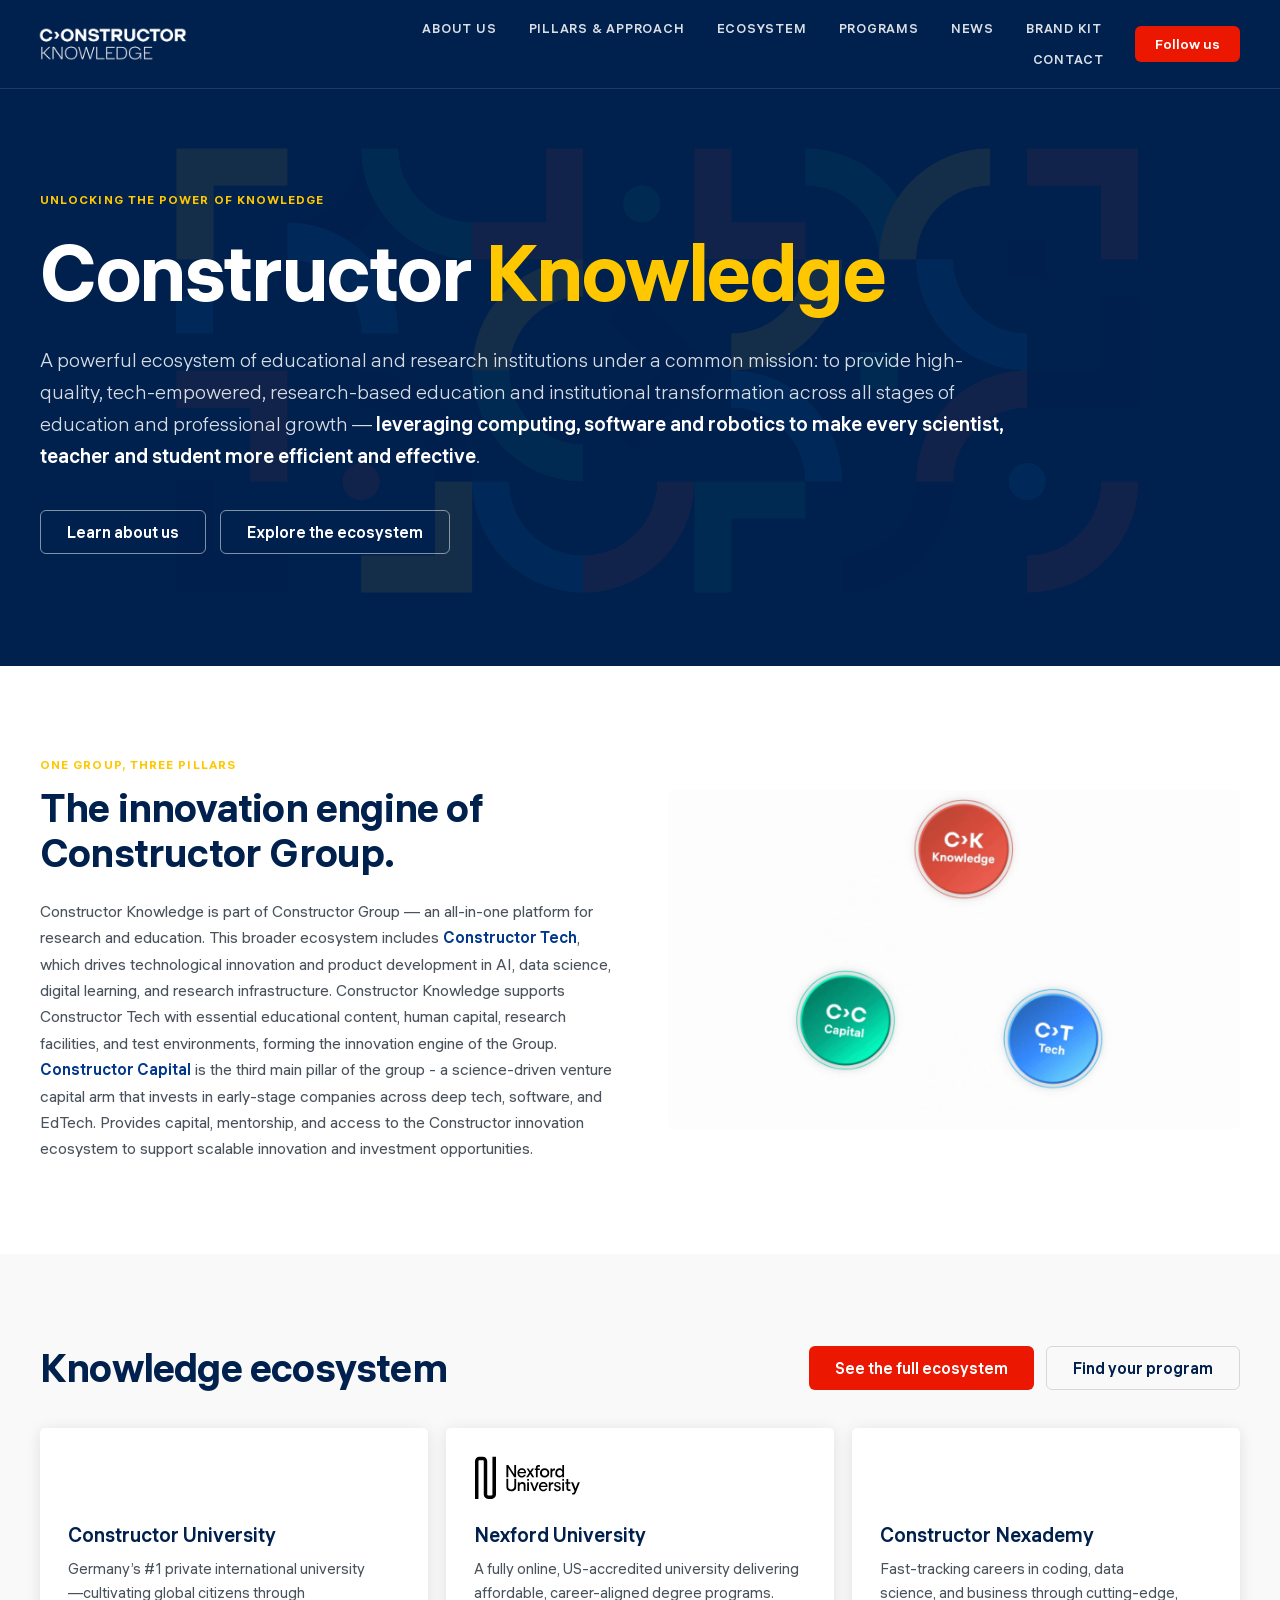
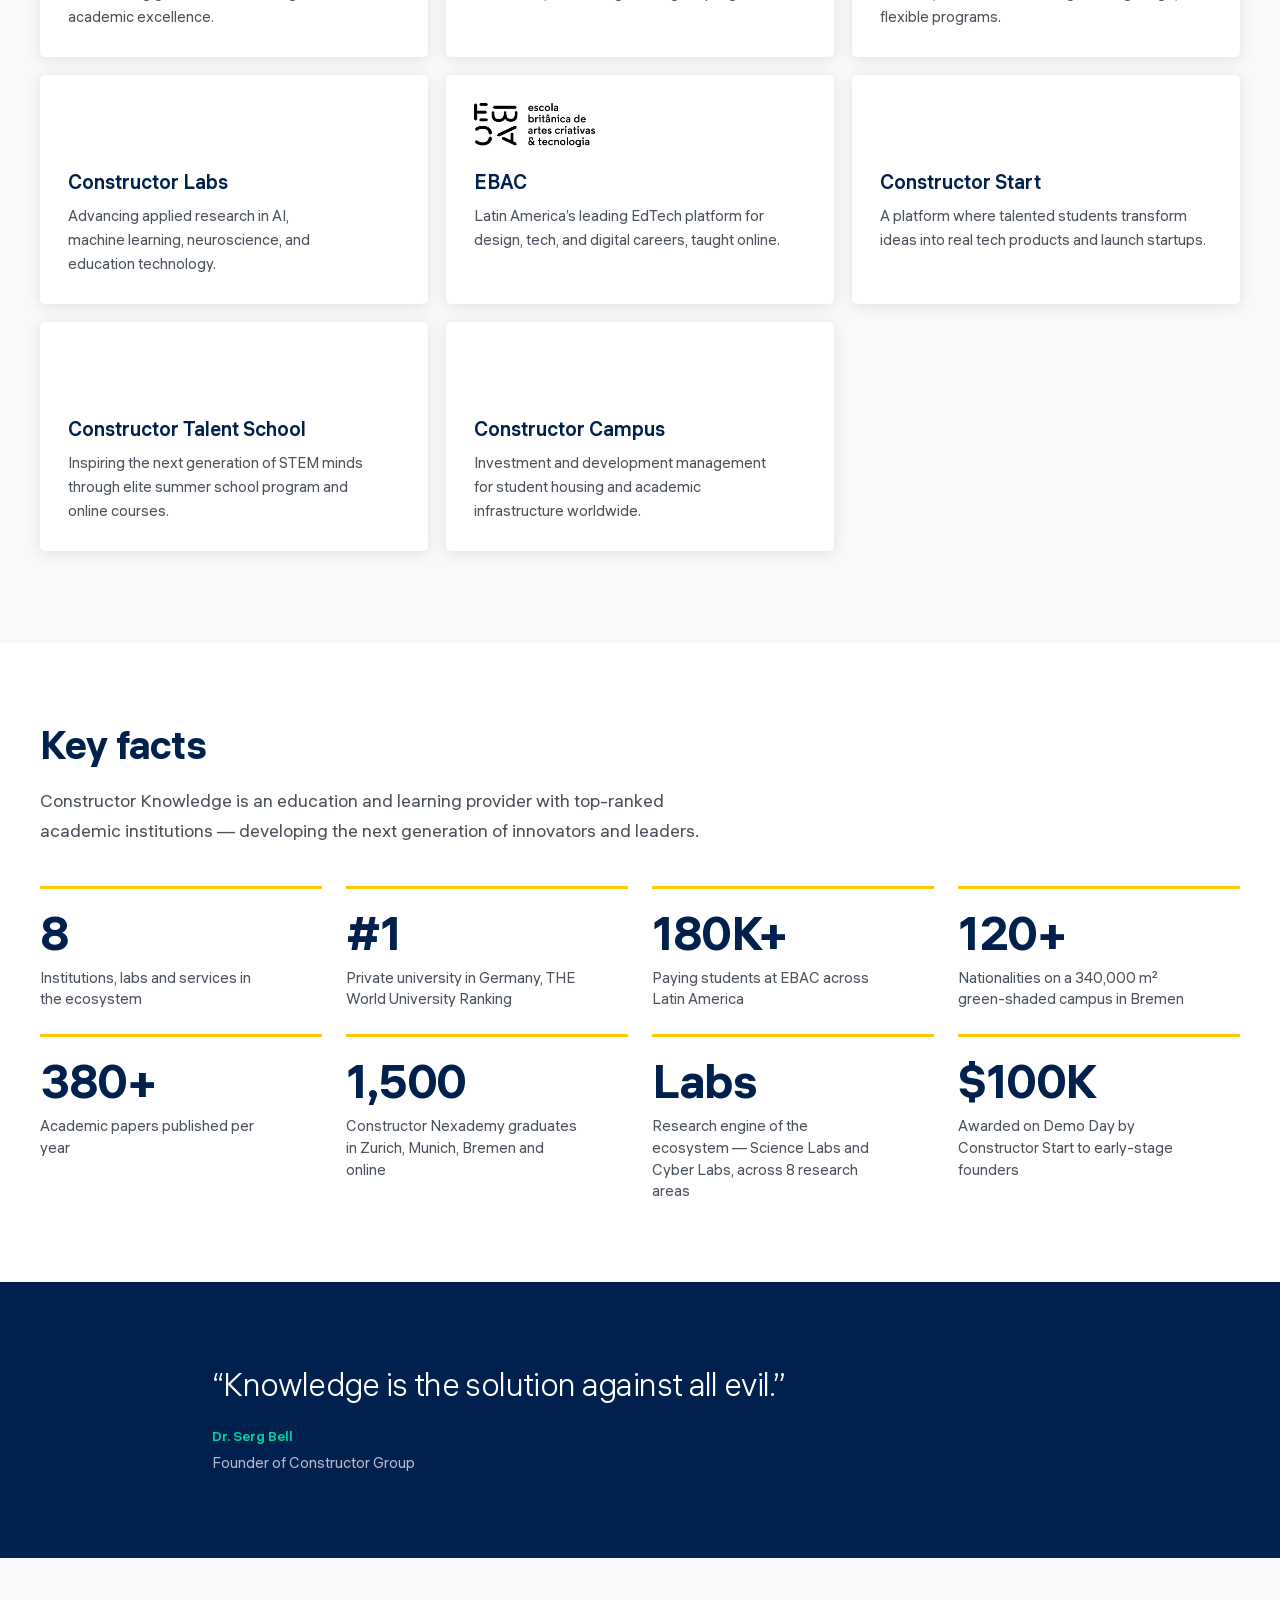
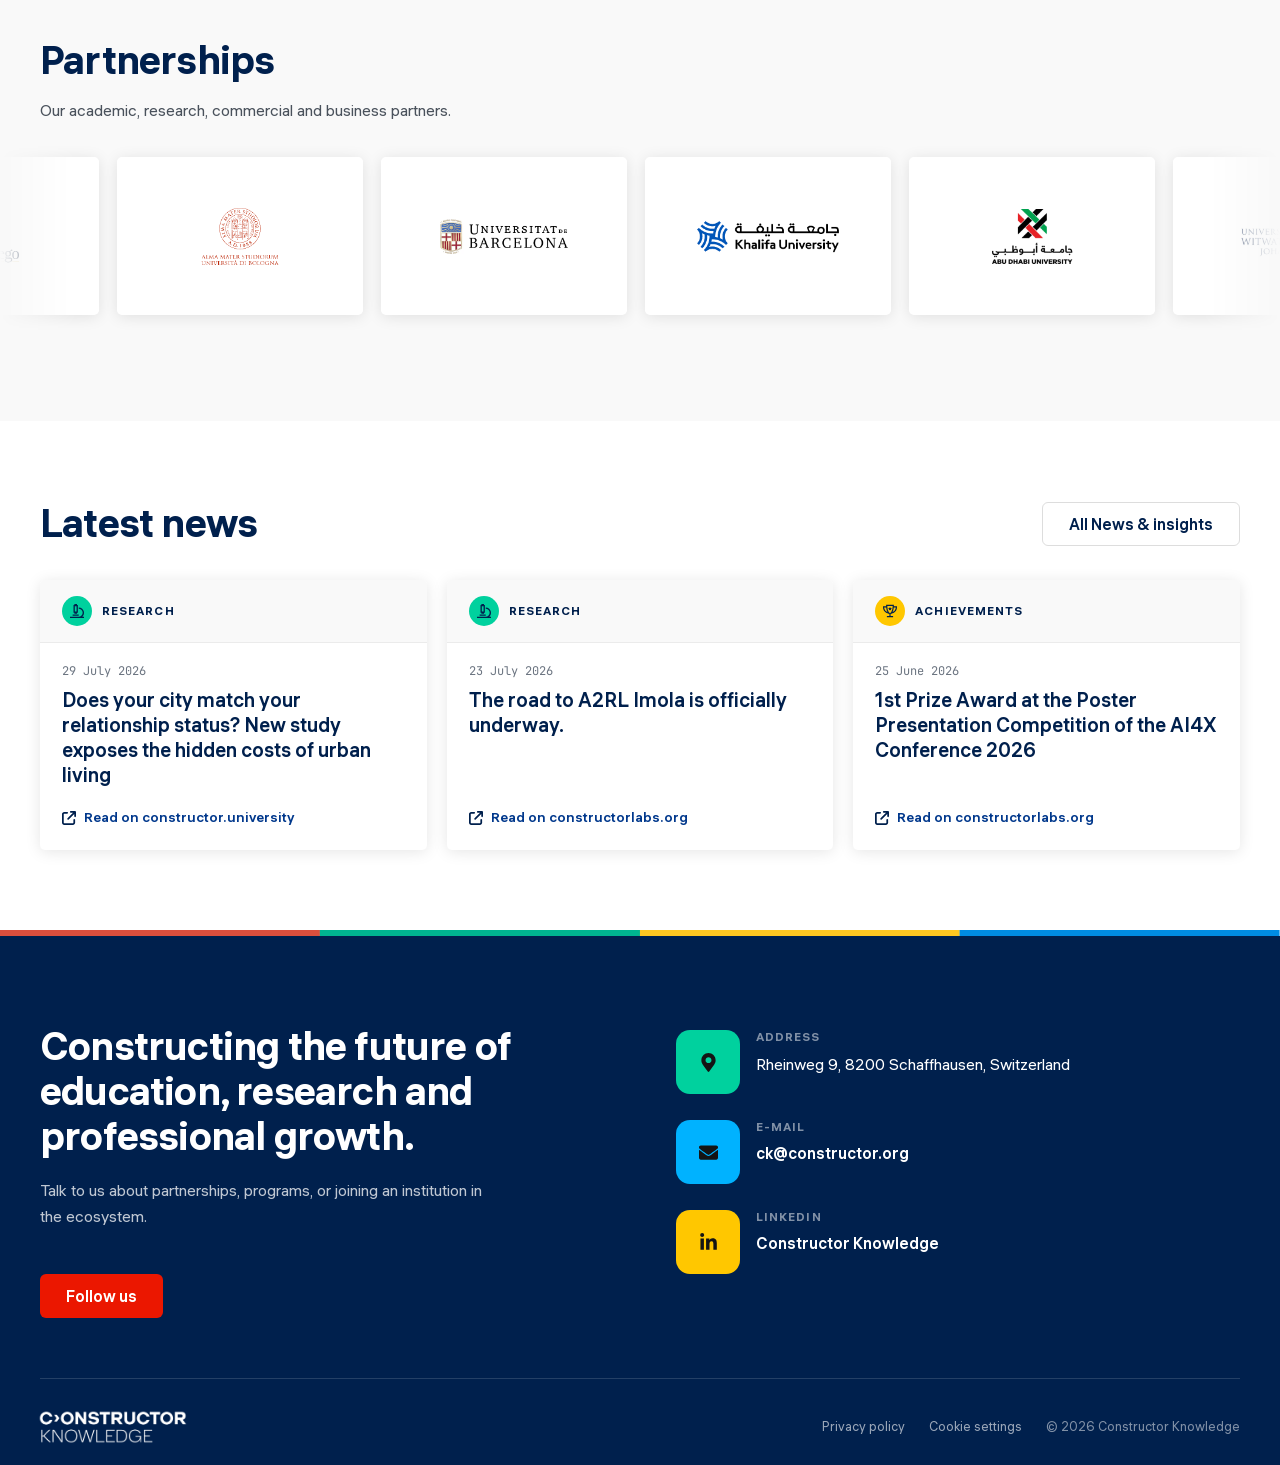
==== index.html @ 7ad84a17 "Static review snapshot of the Constructor Knowledge site Generated by build/static-export.sh in the " ====
<!DOCTYPE html>
<html lang="en-US">
<head>
	<meta charset="UTF-8" />
	<meta name="viewport" content="width=device-width, initial-scale=1" />
	<link rel="profile" href="http://gmpg.org/xfn/11" />
	<link rel="pingback" href="/constructor-knowledge-review/xmlrpc.php" />
	<title>Constructor Knowledge</title>
<meta name='robots' content='noindex, nofollow' />
<link rel="alternate" type="application/rss+xml" title="Constructor Knowledge &raquo; Feed" href="/constructor-knowledge-review/feed/" />
<link rel="alternate" type="application/rss+xml" title="Constructor Knowledge &raquo; Comments Feed" href="/constructor-knowledge-review/comments/feed/" />
<link rel="alternate" title="oEmbed (JSON)" type="application/json+oembed" href="/constructor-knowledge-review/wp-json/oembed/1.0/embed?url=http%3A%2F%2Flocalhost%3A8081%2F" />
<link rel="alternate" title="oEmbed (XML)" type="text/xml+oembed" href="/constructor-knowledge-review/wp-json/oembed/1.0/embed?url=http%3A%2F%2Flocalhost%3A8081%2F&#038;format=xml" />
<style id="wp-img-auto-sizes-contain-inline-css">
img:is([sizes=auto i],[sizes^="auto," i]){contain-intrinsic-size:3000px 1500px}
/*# sourceURL=wp-img-auto-sizes-contain-inline-css */
</style>
<style id="cf-frontend-style-inline-css">
@font-face {
	font-family: 'JetBrains Mono';
	font-style: normal;
	font-weight: 100 800;
	font-display: swap;
	src: url('wp-content/uploads/ck-fonts/JetBrainsMono-Variable.ttf') format('truetype');
}
@font-face {
	font-family: 'ALS Hauss';
	font-style: normal;
	font-weight: 100 900;
	font-display: swap;
	src: url('wp-content/uploads/ck-fonts/ALSHaussVariableGX.ttf') format('truetype');
}
/*# sourceURL=cf-frontend-style-inline-css */
</style>
<link rel='stylesheet' id='hfe-widgets-style-css' href='wp-content/plugins/header-footer-elementor/inc/widgets-css/frontend.css@ver=2.9.3.css' media='all' />
<style id="wp-emoji-styles-inline-css">

	img.wp-smiley, img.emoji {
		display: inline !important;
		border: none !important;
		box-shadow: none !important;
		height: 1em !important;
		width: 1em !important;
		margin: 0 0.07em !important;
		vertical-align: -0.1em !important;
		background: none !important;
		padding: 0 !important;
	}
/*# sourceURL=wp-emoji-styles-inline-css */
</style>
<style id="global-styles-inline-css">
:root{--wp--preset--aspect-ratio--square: 1;--wp--preset--aspect-ratio--4-3: 4/3;--wp--preset--aspect-ratio--3-4: 3/4;--wp--preset--aspect-ratio--3-2: 3/2;--wp--preset--aspect-ratio--2-3: 2/3;--wp--preset--aspect-ratio--16-9: 16/9;--wp--preset--aspect-ratio--9-16: 9/16;--wp--preset--color--black: #000000;--wp--preset--color--cyan-bluish-gray: #abb8c3;--wp--preset--color--white: #ffffff;--wp--preset--color--pale-pink: #f78da7;--wp--preset--color--vivid-red: #cf2e2e;--wp--preset--color--luminous-vivid-orange: #ff6900;--wp--preset--color--luminous-vivid-amber: #fcb900;--wp--preset--color--light-green-cyan: #7bdcb5;--wp--preset--color--vivid-green-cyan: #00d084;--wp--preset--color--pale-cyan-blue: #8ed1fc;--wp--preset--color--vivid-cyan-blue: #0693e3;--wp--preset--color--vivid-purple: #9b51e0;--wp--preset--gradient--vivid-cyan-blue-to-vivid-purple: linear-gradient(135deg,rgb(6,147,227) 0%,rgb(155,81,224) 100%);--wp--preset--gradient--light-green-cyan-to-vivid-green-cyan: linear-gradient(135deg,rgb(122,220,180) 0%,rgb(0,208,130) 100%);--wp--preset--gradient--luminous-vivid-amber-to-luminous-vivid-orange: linear-gradient(135deg,rgb(252,185,0) 0%,rgb(255,105,0) 100%);--wp--preset--gradient--luminous-vivid-orange-to-vivid-red: linear-gradient(135deg,rgb(255,105,0) 0%,rgb(207,46,46) 100%);--wp--preset--gradient--very-light-gray-to-cyan-bluish-gray: linear-gradient(135deg,rgb(238,238,238) 0%,rgb(169,184,195) 100%);--wp--preset--gradient--cool-to-warm-spectrum: linear-gradient(135deg,rgb(74,234,220) 0%,rgb(151,120,209) 20%,rgb(207,42,186) 40%,rgb(238,44,130) 60%,rgb(251,105,98) 80%,rgb(254,248,76) 100%);--wp--preset--gradient--blush-light-purple: linear-gradient(135deg,rgb(255,206,236) 0%,rgb(152,150,240) 100%);--wp--preset--gradient--blush-bordeaux: linear-gradient(135deg,rgb(254,205,165) 0%,rgb(254,45,45) 50%,rgb(107,0,62) 100%);--wp--preset--gradient--luminous-dusk: linear-gradient(135deg,rgb(255,203,112) 0%,rgb(199,81,192) 50%,rgb(65,88,208) 100%);--wp--preset--gradient--pale-ocean: linear-gradient(135deg,rgb(255,245,203) 0%,rgb(182,227,212) 50%,rgb(51,167,181) 100%);--wp--preset--gradient--electric-grass: linear-gradient(135deg,rgb(202,248,128) 0%,rgb(113,206,126) 100%);--wp--preset--gradient--midnight: linear-gradient(135deg,rgb(2,3,129) 0%,rgb(40,116,252) 100%);--wp--preset--font-size--small: 13px;--wp--preset--font-size--medium: 20px;--wp--preset--font-size--large: 36px;--wp--preset--font-size--x-large: 42px;--wp--preset--spacing--20: 0.44rem;--wp--preset--spacing--30: 0.67rem;--wp--preset--spacing--40: 1rem;--wp--preset--spacing--50: 1.5rem;--wp--preset--spacing--60: 2.25rem;--wp--preset--spacing--70: 3.38rem;--wp--preset--spacing--80: 5.06rem;--wp--preset--shadow--natural: 6px 6px 9px rgba(0, 0, 0, 0.2);--wp--preset--shadow--deep: 12px 12px 50px rgba(0, 0, 0, 0.4);--wp--preset--shadow--sharp: 6px 6px 0px rgba(0, 0, 0, 0.2);--wp--preset--shadow--outlined: 6px 6px 0px -3px rgb(255, 255, 255), 6px 6px rgb(0, 0, 0);--wp--preset--shadow--crisp: 6px 6px 0px rgb(0, 0, 0);}:root { --wp--style--global--content-size: 800px;--wp--style--global--wide-size: 1200px; }:where(body) { margin: 0; }.wp-site-blocks > .alignleft { float: left; margin-right: 2em; }.wp-site-blocks > .alignright { float: right; margin-left: 2em; }.wp-site-blocks > .aligncenter { justify-content: center; margin-left: auto; margin-right: auto; }:where(.wp-site-blocks) > * { margin-block-start: 24px; margin-block-end: 0; }:where(.wp-site-blocks) > :first-child { margin-block-start: 0; }:where(.wp-site-blocks) > :last-child { margin-block-end: 0; }:root { --wp--style--block-gap: 24px; }:root :where(.is-layout-flow) > :first-child{margin-block-start: 0;}:root :where(.is-layout-flow) > :last-child{margin-block-end: 0;}:root :where(.is-layout-flow) > *{margin-block-start: 24px;margin-block-end: 0;}:root :where(.is-layout-constrained) > :first-child{margin-block-start: 0;}:root :where(.is-layout-constrained) > :last-child{margin-block-end: 0;}:root :where(.is-layout-constrained) > *{margin-block-start: 24px;margin-block-end: 0;}:root :where(.is-layout-flex){gap: 24px;}:root :where(.is-layout-grid){gap: 24px;}.is-layout-flow > .alignleft{float: left;margin-inline-start: 0;margin-inline-end: 2em;}.is-layout-flow > .alignright{float: right;margin-inline-start: 2em;margin-inline-end: 0;}.is-layout-flow > .aligncenter{margin-left: auto !important;margin-right: auto !important;}.is-layout-constrained > .alignleft{float: left;margin-inline-start: 0;margin-inline-end: 2em;}.is-layout-constrained > .alignright{float: right;margin-inline-start: 2em;margin-inline-end: 0;}.is-layout-constrained > .aligncenter{margin-left: auto !important;margin-right: auto !important;}.is-layout-constrained > :where(:not(.alignleft):not(.alignright):not(.alignfull)){max-width: var(--wp--style--global--content-size);margin-left: auto !important;margin-right: auto !important;}.is-layout-constrained > .alignwide{max-width: var(--wp--style--global--wide-size);}body .is-layout-flex{display: flex;}.is-layout-flex{flex-wrap: wrap;align-items: center;}.is-layout-flex > :is(*, div){margin: 0;}body .is-layout-grid{display: grid;}.is-layout-grid > :is(*, div){margin: 0;}body{padding-top: 0px;padding-right: 0px;padding-bottom: 0px;padding-left: 0px;}:root :where(.wp-element-button, .wp-block-button__link){background-color: #32373c;border-width: 0;color: #fff;font-family: inherit;font-size: inherit;font-style: inherit;font-weight: inherit;letter-spacing: inherit;line-height: inherit;padding-top: calc(0.667em + 2px);padding-right: calc(1.333em + 2px);padding-bottom: calc(0.667em + 2px);padding-left: calc(1.333em + 2px);text-decoration: none;text-transform: inherit;}.has-black-color{color: var(--wp--preset--color--black) !important;}.has-cyan-bluish-gray-color{color: var(--wp--preset--color--cyan-bluish-gray) !important;}.has-white-color{color: var(--wp--preset--color--white) !important;}.has-pale-pink-color{color: var(--wp--preset--color--pale-pink) !important;}.has-vivid-red-color{color: var(--wp--preset--color--vivid-red) !important;}.has-luminous-vivid-orange-color{color: var(--wp--preset--color--luminous-vivid-orange) !important;}.has-luminous-vivid-amber-color{color: var(--wp--preset--color--luminous-vivid-amber) !important;}.has-light-green-cyan-color{color: var(--wp--preset--color--light-green-cyan) !important;}.has-vivid-green-cyan-color{color: var(--wp--preset--color--vivid-green-cyan) !important;}.has-pale-cyan-blue-color{color: var(--wp--preset--color--pale-cyan-blue) !important;}.has-vivid-cyan-blue-color{color: var(--wp--preset--color--vivid-cyan-blue) !important;}.has-vivid-purple-color{color: var(--wp--preset--color--vivid-purple) !important;}.has-black-background-color{background-color: var(--wp--preset--color--black) !important;}.has-cyan-bluish-gray-background-color{background-color: var(--wp--preset--color--cyan-bluish-gray) !important;}.has-white-background-color{background-color: var(--wp--preset--color--white) !important;}.has-pale-pink-background-color{background-color: var(--wp--preset--color--pale-pink) !important;}.has-vivid-red-background-color{background-color: var(--wp--preset--color--vivid-red) !important;}.has-luminous-vivid-orange-background-color{background-color: var(--wp--preset--color--luminous-vivid-orange) !important;}.has-luminous-vivid-amber-background-color{background-color: var(--wp--preset--color--luminous-vivid-amber) !important;}.has-light-green-cyan-background-color{background-color: var(--wp--preset--color--light-green-cyan) !important;}.has-vivid-green-cyan-background-color{background-color: var(--wp--preset--color--vivid-green-cyan) !important;}.has-pale-cyan-blue-background-color{background-color: var(--wp--preset--color--pale-cyan-blue) !important;}.has-vivid-cyan-blue-background-color{background-color: var(--wp--preset--color--vivid-cyan-blue) !important;}.has-vivid-purple-background-color{background-color: var(--wp--preset--color--vivid-purple) !important;}.has-black-border-color{border-color: var(--wp--preset--color--black) !important;}.has-cyan-bluish-gray-border-color{border-color: var(--wp--preset--color--cyan-bluish-gray) !important;}.has-white-border-color{border-color: var(--wp--preset--color--white) !important;}.has-pale-pink-border-color{border-color: var(--wp--preset--color--pale-pink) !important;}.has-vivid-red-border-color{border-color: var(--wp--preset--color--vivid-red) !important;}.has-luminous-vivid-orange-border-color{border-color: var(--wp--preset--color--luminous-vivid-orange) !important;}.has-luminous-vivid-amber-border-color{border-color: var(--wp--preset--color--luminous-vivid-amber) !important;}.has-light-green-cyan-border-color{border-color: var(--wp--preset--color--light-green-cyan) !important;}.has-vivid-green-cyan-border-color{border-color: var(--wp--preset--color--vivid-green-cyan) !important;}.has-pale-cyan-blue-border-color{border-color: var(--wp--preset--color--pale-cyan-blue) !important;}.has-vivid-cyan-blue-border-color{border-color: var(--wp--preset--color--vivid-cyan-blue) !important;}.has-vivid-purple-border-color{border-color: var(--wp--preset--color--vivid-purple) !important;}.has-vivid-cyan-blue-to-vivid-purple-gradient-background{background: var(--wp--preset--gradient--vivid-cyan-blue-to-vivid-purple) !important;}.has-light-green-cyan-to-vivid-green-cyan-gradient-background{background: var(--wp--preset--gradient--light-green-cyan-to-vivid-green-cyan) !important;}.has-luminous-vivid-amber-to-luminous-vivid-orange-gradient-background{background: var(--wp--preset--gradient--luminous-vivid-amber-to-luminous-vivid-orange) !important;}.has-luminous-vivid-orange-to-vivid-red-gradient-background{background: var(--wp--preset--gradient--luminous-vivid-orange-to-vivid-red) !important;}.has-very-light-gray-to-cyan-bluish-gray-gradient-background{background: var(--wp--preset--gradient--very-light-gray-to-cyan-bluish-gray) !important;}.has-cool-to-warm-spectrum-gradient-background{background: var(--wp--preset--gradient--cool-to-warm-spectrum) !important;}.has-blush-light-purple-gradient-background{background: var(--wp--preset--gradient--blush-light-purple) !important;}.has-blush-bordeaux-gradient-background{background: var(--wp--preset--gradient--blush-bordeaux) !important;}.has-luminous-dusk-gradient-background{background: var(--wp--preset--gradient--luminous-dusk) !important;}.has-pale-ocean-gradient-background{background: var(--wp--preset--gradient--pale-ocean) !important;}.has-electric-grass-gradient-background{background: var(--wp--preset--gradient--electric-grass) !important;}.has-midnight-gradient-background{background: var(--wp--preset--gradient--midnight) !important;}.has-small-font-size{font-size: var(--wp--preset--font-size--small) !important;}.has-medium-font-size{font-size: var(--wp--preset--font-size--medium) !important;}.has-large-font-size{font-size: var(--wp--preset--font-size--large) !important;}.has-x-large-font-size{font-size: var(--wp--preset--font-size--x-large) !important;}
:root :where(.wp-block-icon svg){width: 24px;}
:root :where(.wp-block-pullquote){font-size: 1.5em;line-height: 1.6;}
/*# sourceURL=global-styles-inline-css */
</style>
<link rel='stylesheet' id='hfe-style-css' href='wp-content/plugins/header-footer-elementor/assets/css/header-footer-elementor.css@ver=2.9.3.css' media='all' />
<link rel='stylesheet' id='elementor-frontend-css' href='wp-content/uploads/elementor/css/custom-frontend.min.css@ver=1787998323.css' media='all' />
<style id="elementor-frontend-inline-css">
.e-heading-base a, .e-paragraph-base a { all: unset; cursor: pointer; }form[data-element_type="e-form"].form-state-success [data-element_type="e-form-success-message"],form[data-element_type="e-form"].form-state-error [data-element_type="e-form-error-message"]{ display: block; }
/*# sourceURL=elementor-frontend-inline-css */
</style>
<link rel='stylesheet' id='elementor-post-5-css' href='wp-content/uploads/elementor/css/post-5.css@ver=1787998323.css' media='all' />
<link rel='stylesheet' id='e-animation-fadeInUp-css' href='wp-content/plugins/elementor/assets/lib/animations/styles/fadeInUp.min.css@ver=4.2.3.css' media='all' />
<link rel='stylesheet' id='widget-heading-css' href='wp-content/plugins/elementor/assets/css/widget-heading.min.css@ver=4.2.3.css' media='all' />
<link rel='stylesheet' id='widget-image-css' href='wp-content/plugins/elementor/assets/css/widget-image.min.css@ver=4.2.3.css' media='all' />
<link rel='stylesheet' id='widget-icon-box-css' href='wp-content/uploads/elementor/css/custom-widget-icon-box.min.css@ver=1787998323.css' media='all' />
<link rel='stylesheet' id='elementor-post-481-css' href='wp-content/uploads/elementor/css/post-481.css@ver=1787998323.css' media='all' />
<link rel='stylesheet' id='base-desktop-css' href='wp-content/uploads/elementor/css/base-desktop.css@ver=6a92b07376f1a.css' media='all' />
<link rel='stylesheet' id='base-mobile-css' href='wp-content/uploads/elementor/css/base-mobile.css@ver=6a92b07376f1a.css' media='(max-width:700px)' />
<link rel='stylesheet' id='elementor-post-60-css' href='wp-content/uploads/elementor/css/post-60.css@ver=1787998323.css' media='all' />
<link rel='stylesheet' id='elementor-post-61-css' href='wp-content/uploads/elementor/css/post-61.css@ver=1787998323.css' media='all' />
<link rel='stylesheet' id='hello-elementor-css' href='wp-content/themes/hello-elementor/assets/css/reset.css@ver=3.4.9.css' media='all' />
<link rel='stylesheet' id='hello-elementor-theme-style-css' href='wp-content/themes/hello-elementor/assets/css/theme.css@ver=3.4.9.css' media='all' />
<link rel='stylesheet' id='hello-elementor-header-footer-css' href='wp-content/themes/hello-elementor/assets/css/header-footer.css@ver=3.4.9.css' media='all' />
<link rel='stylesheet' id='hfe-elementor-icons-css' href='wp-content/plugins/elementor/assets/lib/eicons/css/elementor-icons.min.css@ver=5.34.0.css' media='all' />
<link rel='stylesheet' id='hfe-icons-list-css' href='wp-content/plugins/elementor/assets/css/widget-icon-list.min.css@ver=3.24.3.css' media='all' />
<link rel='stylesheet' id='hfe-social-icons-css' href='wp-content/plugins/elementor/assets/css/widget-social-icons.min.css@ver=3.24.0.css' media='all' />
<link rel='stylesheet' id='hfe-social-share-icons-brands-css' href='wp-content/plugins/elementor/assets/lib/font-awesome/css/brands.css@ver=5.15.3.css' media='all' />
<link rel='stylesheet' id='hfe-social-share-icons-fontawesome-css' href='wp-content/plugins/elementor/assets/lib/font-awesome/css/fontawesome.css@ver=5.15.3.css' media='all' />
<link rel='stylesheet' id='hfe-nav-menu-icons-css' href='wp-content/plugins/elementor/assets/lib/font-awesome/css/solid.css@ver=5.15.3.css' media='all' />
<link rel='stylesheet' id='ck-styles-css' href='wp-content/mu-plugins/ck-styles.css@ver=1787755217.css' media='all' />
<script id="jquery-core-js" src="wp-includes/js/jquery/jquery.min.js@ver=3.7.1"></script>
<script id="jquery-migrate-js" src="wp-includes/js/jquery/jquery-migrate.min.js@ver=3.4.1"></script>
<script id="jquery-js-after">
!function($){"use strict";$(document).ready(function(){$(this).scrollTop()>100&&$(".hfe-scroll-to-top-wrap").removeClass("hfe-scroll-to-top-hide"),$(window).scroll(function(){$(this).scrollTop()<100?$(".hfe-scroll-to-top-wrap").fadeOut(300):$(".hfe-scroll-to-top-wrap").fadeIn(300)}),$(".hfe-scroll-to-top-wrap").on("click",function(){$("html, body").animate({scrollTop:0},300);return!1})})}(jQuery);
!function($){'use strict';$(document).ready(function(){var bar=$('.hfe-reading-progress-bar');if(!bar.length)return;$(window).on('scroll',function(){var s=$(window).scrollTop(),d=$(document).height()-$(window).height(),p=d? s/d*100:0;bar.css('width',p+'%')});});}(jQuery);
//# sourceURL=jquery-js-after
</script>
<link rel="https://api.w.org/" href="/constructor-knowledge-review/wp-json/" /><link rel="alternate" title="JSON" type="application/json" href="/constructor-knowledge-review/wp-json/wp/v2/pages/481" /><link rel="EditURI" type="application/rsd+xml" title="RSD" href="/constructor-knowledge-review/xmlrpc.php?rsd" />
<meta name="generator" content="WordPress 7.0" />
<link rel="canonical" href="index.html" />
<link rel='shortlink' href='index.html' />
<meta name="generator" content="Elementor 4.2.3; features: e_font_icon_svg, additional_custom_breakpoints; settings: css_print_method-external, google_font-disabled, font_display-swap">
			<style>
				.e-con.e-parent:nth-of-type(n+4):not(.e-lazyloaded):not(.e-no-lazyload),
				.e-con.e-parent:nth-of-type(n+4):not(.e-lazyloaded):not(.e-no-lazyload) * {
					background-image: none !important;
				}
				@media screen and (max-height: 1024px) {
					.e-con.e-parent:nth-of-type(n+3):not(.e-lazyloaded):not(.e-no-lazyload),
					.e-con.e-parent:nth-of-type(n+3):not(.e-lazyloaded):not(.e-no-lazyload) * {
						background-image: none !important;
					}
				}
				@media screen and (max-height: 640px) {
					.e-con.e-parent:nth-of-type(n+2):not(.e-lazyloaded):not(.e-no-lazyload),
					.e-con.e-parent:nth-of-type(n+2):not(.e-lazyloaded):not(.e-no-lazyload) * {
						background-image: none !important;
					}
				}
			</style>
			<link rel="icon" href="wp-content/uploads/2026/08/ck-site-icon-32x32.png" sizes="32x32" />
<link rel="icon" href="wp-content/uploads/2026/08/ck-site-icon-192x192.png" sizes="192x192" />
<link rel="apple-touch-icon" href="wp-content/uploads/2026/08/ck-site-icon-180x180.png" />
<meta name="msapplication-TileImage" content="/constructor-knowledge-review/wp-content/uploads/2026/08/ck-site-icon-270x270.png" />
</head>

<body class="home wp-singular page-template page-template-elementor_header_footer page page-id-481 wp-embed-responsive wp-theme-hello-elementor ehf-header ehf-footer ehf-template-hello-elementor ehf-stylesheet-hello-elementor hello-elementor-default elementor-default elementor-template-full-width elementor-kit-5 elementor-page elementor-page-481">
	<style id="hfe-skip-link-style">
		.hfe-skip-link{position:absolute;width:1px;height:1px;margin:-1px;padding:0;border:0;overflow:hidden;clip:rect(0,0,0,0);clip-path:inset(50%);white-space:nowrap;}
		.hfe-skip-link:focus{position:fixed;top:0;inset-inline-start:0;width:auto;height:auto;margin:0;padding:0.75em 1.5em;overflow:visible;clip:auto;clip-path:none;white-space:normal;z-index:100000;background:#fff;color:#0073aa;font-size:14px;text-decoration:underline;border-radius:0 0 3px 0;outline:2px solid #0073aa;outline-offset:-2px;}
	</style>
	<a class="hfe-skip-link" href="index.html#content">Skip to main content</a><div id="page" class="hfeed site">

		<header id="masthead" itemscope="itemscope" itemtype="https://schema.org/WPHeader">
			<p class="main-title bhf-hidden" itemprop="headline"><a href="index.html" title="Constructor Knowledge" rel="home">Constructor Knowledge</a></p>
			<style>.elementor-60 .elementor-element.elementor-element-ckhdr100{--display:flex;--flex-direction:row;--container-widget-width:calc( ( 1 - var( --container-widget-flex-grow ) ) * 100% );--container-widget-height:100%;--container-widget-flex-grow:1;--container-widget-align-self:stretch;--flex-wrap-mobile:wrap;--justify-content:flex-end;--align-items:center;--gap:16px 16px;--row-gap:16px;--column-gap:16px;--flex-wrap:nowrap;border-style:solid;--border-style:solid;border-width:0px 0px 1px 0px;--border-top-width:0px;--border-right-width:0px;--border-bottom-width:1px;--border-left-width:0px;border-color:var( --e-global-color-ck_rule_navy_12 );--border-color:var( --e-global-color-ck_rule_navy_12 );--padding-top:13px;--padding-bottom:13px;--padding-left:28px;--padding-right:28px;}.elementor-60 .elementor-element.elementor-element-ckhdr100:not(.elementor-motion-effects-element-type-background), .elementor-60 .elementor-element.elementor-element-ckhdr100 > .elementor-motion-effects-container > .elementor-motion-effects-layer{background-color:var( --e-global-color-primary );}.elementor-widget-image .widget-image-caption{color:var( --e-global-color-text );font-family:var( --e-global-typography-text-font-family ), 'Helvetica Neue', Arial, sans-serif;font-weight:var( --e-global-typography-text-font-weight );}.elementor-60 .elementor-element.elementor-element-ckhdr110{width:var( --container-widget-width, auto );max-width:auto;margin:0px -6.83px calc(var(--kit-widget-spacing, 0px) + 0px) -6.83px;--container-widget-width:auto;--container-widget-flex-grow:0;text-align:start;}.elementor-60 .elementor-element.elementor-element-ckhdr110.elementor-element{--flex-grow:1;--flex-shrink:0;}.elementor-60 .elementor-element.elementor-element-ckhdr110 img{width:auto;height:44px;}.elementor-widget-navigation-menu .menu-item a.hfe-menu-item.elementor-button{background-color:var( --e-global-color-accent );font-family:var( --e-global-typography-accent-font-family ), 'Helvetica Neue', Arial, sans-serif;font-size:var( --e-global-typography-accent-font-size );font-weight:var( --e-global-typography-accent-font-weight );}.elementor-widget-navigation-menu .menu-item a.hfe-menu-item.elementor-button:hover{background-color:var( --e-global-color-accent );}.elementor-widget-navigation-menu a.hfe-menu-item, .elementor-widget-navigation-menu a.hfe-sub-menu-item{font-family:var( --e-global-typography-primary-font-family ), 'Helvetica Neue', Arial, sans-serif;font-weight:var( --e-global-typography-primary-font-weight );}.elementor-widget-navigation-menu .menu-item a.hfe-menu-item, .elementor-widget-navigation-menu .sub-menu a.hfe-sub-menu-item{color:var( --e-global-color-text );}.elementor-widget-navigation-menu .menu-item a.hfe-menu-item:hover,
								.elementor-widget-navigation-menu .sub-menu a.hfe-sub-menu-item:hover,
								.elementor-widget-navigation-menu .menu-item.current-menu-item a.hfe-menu-item,
								.elementor-widget-navigation-menu .menu-item a.hfe-menu-item.highlighted,
								.elementor-widget-navigation-menu .menu-item a.hfe-menu-item:focus{color:var( --e-global-color-accent );}.elementor-widget-navigation-menu .hfe-nav-menu-layout:not(.hfe-pointer__framed) .menu-item.parent a.hfe-menu-item:before,
								.elementor-widget-navigation-menu .hfe-nav-menu-layout:not(.hfe-pointer__framed) .menu-item.parent a.hfe-menu-item:after{background-color:var( --e-global-color-accent );}.elementor-widget-navigation-menu .hfe-nav-menu-layout:not(.hfe-pointer__framed) .menu-item.parent .sub-menu .hfe-has-submenu-container a:after{background-color:var( --e-global-color-accent );}.elementor-widget-navigation-menu .hfe-pointer__framed .menu-item.parent a.hfe-menu-item:before,
								.elementor-widget-navigation-menu .hfe-pointer__framed .menu-item.parent a.hfe-menu-item:after{border-color:var( --e-global-color-accent );}
							.elementor-widget-navigation-menu .sub-menu li a.hfe-sub-menu-item,
							.elementor-widget-navigation-menu nav.hfe-dropdown li a.hfe-sub-menu-item,
							.elementor-widget-navigation-menu nav.hfe-dropdown li a.hfe-menu-item,
							.elementor-widget-navigation-menu nav.hfe-dropdown-expandible li a.hfe-menu-item,
							.elementor-widget-navigation-menu nav.hfe-dropdown-expandible li a.hfe-sub-menu-item{font-family:var( --e-global-typography-accent-font-family ), 'Helvetica Neue', Arial, sans-serif;font-size:var( --e-global-typography-accent-font-size );font-weight:var( --e-global-typography-accent-font-weight );}.elementor-60 .elementor-element.elementor-element-ckhdr120 .menu-item a.hfe-menu-item{padding-left:15px;padding-right:15px;}.elementor-60 .elementor-element.elementor-element-ckhdr120 .menu-item a.hfe-sub-menu-item{padding-left:calc( 15px + 20px );padding-right:15px;}.elementor-60 .elementor-element.elementor-element-ckhdr120 .hfe-nav-menu__layout-vertical .menu-item ul ul a.hfe-sub-menu-item{padding-left:calc( 15px + 40px );padding-right:15px;}.elementor-60 .elementor-element.elementor-element-ckhdr120 .hfe-nav-menu__layout-vertical .menu-item ul ul ul a.hfe-sub-menu-item{padding-left:calc( 15px + 60px );padding-right:15px;}.elementor-60 .elementor-element.elementor-element-ckhdr120 .hfe-nav-menu__layout-vertical .menu-item ul ul ul ul a.hfe-sub-menu-item{padding-left:calc( 15px + 80px );padding-right:15px;}.elementor-60 .elementor-element.elementor-element-ckhdr120 .menu-item a.hfe-menu-item, .elementor-60 .elementor-element.elementor-element-ckhdr120 .menu-item a.hfe-sub-menu-item{padding-top:9px;padding-bottom:9px;}body:not(.rtl) .elementor-60 .elementor-element.elementor-element-ckhdr120 .hfe-nav-menu__layout-horizontal .hfe-nav-menu > li.menu-item:not(:last-child){margin-right:2px;}body.rtl .elementor-60 .elementor-element.elementor-element-ckhdr120 .hfe-nav-menu__layout-horizontal .hfe-nav-menu > li.menu-item:not(:last-child){margin-left:2px;}.elementor-60 .elementor-element.elementor-element-ckhdr120 nav:not(.hfe-nav-menu__layout-horizontal) .hfe-nav-menu > li.menu-item:not(:last-child){margin-bottom:2px;}.elementor-60 .elementor-element.elementor-element-ckhdr120 ul.sub-menu{width:220px;}.elementor-60 .elementor-element.elementor-element-ckhdr120 .sub-menu a.hfe-sub-menu-item,
						 .elementor-60 .elementor-element.elementor-element-ckhdr120 nav.hfe-dropdown li a.hfe-menu-item,
						 .elementor-60 .elementor-element.elementor-element-ckhdr120 nav.hfe-dropdown li a.hfe-sub-menu-item,
						 .elementor-60 .elementor-element.elementor-element-ckhdr120 nav.hfe-dropdown-expandible li a.hfe-menu-item,
						 .elementor-60 .elementor-element.elementor-element-ckhdr120 nav.hfe-dropdown-expandible li a.hfe-sub-menu-item{padding-top:15px;padding-bottom:15px;}.elementor-60 .elementor-element.elementor-element-ckhdr120{width:auto;max-width:auto;}.elementor-60 .elementor-element.elementor-element-ckhdr120.elementor-element{--flex-grow:0;--flex-shrink:1;}.elementor-60 .elementor-element.elementor-element-ckhdr120 a.hfe-menu-item, .elementor-60 .elementor-element.elementor-element-ckhdr120 a.hfe-sub-menu-item{font-family:var( --e-global-typography-ck_nav-font-family ), 'Helvetica Neue', Arial, sans-serif;font-size:var( --e-global-typography-ck_nav-font-size );font-weight:var( --e-global-typography-ck_nav-font-weight );text-transform:var( --e-global-typography-ck_nav-text-transform );letter-spacing:var( --e-global-typography-ck_nav-letter-spacing );}.elementor-60 .elementor-element.elementor-element-ckhdr120 .menu-item a.hfe-menu-item, .elementor-60 .elementor-element.elementor-element-ckhdr120 .sub-menu a.hfe-sub-menu-item{color:var( --e-global-color-ck_on_navy_85 );}.elementor-60 .elementor-element.elementor-element-ckhdr120 .menu-item a.hfe-menu-item:hover,
								.elementor-60 .elementor-element.elementor-element-ckhdr120 .sub-menu a.hfe-sub-menu-item:hover,
								.elementor-60 .elementor-element.elementor-element-ckhdr120 .menu-item.current-menu-item a.hfe-menu-item,
								.elementor-60 .elementor-element.elementor-element-ckhdr120 .menu-item a.hfe-menu-item.highlighted,
								.elementor-60 .elementor-element.elementor-element-ckhdr120 .menu-item a.hfe-menu-item:focus{color:var( --e-global-color-ck_on_navy_85 );}.elementor-60 .elementor-element.elementor-element-ckhdr120 .hfe-nav-menu-layout:not(.hfe-pointer__framed) .menu-item.parent a.hfe-menu-item:before,
								.elementor-60 .elementor-element.elementor-element-ckhdr120 .hfe-nav-menu-layout:not(.hfe-pointer__framed) .menu-item.parent a.hfe-menu-item:after{background-color:var( --e-global-color-secondary );}.elementor-60 .elementor-element.elementor-element-ckhdr120 .hfe-nav-menu-layout:not(.hfe-pointer__framed) .menu-item.parent .sub-menu .hfe-has-submenu-container a:after{background-color:var( --e-global-color-secondary );}.elementor-60 .elementor-element.elementor-element-ckhdr120 .hfe-pointer__framed .menu-item.parent a.hfe-menu-item:before,
								.elementor-60 .elementor-element.elementor-element-ckhdr120 .hfe-pointer__framed .menu-item.parent a.hfe-menu-item:after{border-color:var( --e-global-color-secondary );}.elementor-60 .elementor-element.elementor-element-ckhdr120 .menu-item.current-menu-item a.hfe-menu-item,
								.elementor-60 .elementor-element.elementor-element-ckhdr120 .menu-item.current-menu-ancestor a.hfe-menu-item{color:var( --e-global-color-ck_on_navy_85 );}.elementor-60 .elementor-element.elementor-element-ckhdr120 .hfe-nav-menu-layout:not(.hfe-pointer__framed) .menu-item.parent.current-menu-item a.hfe-menu-item:before,
								.elementor-60 .elementor-element.elementor-element-ckhdr120 .hfe-nav-menu-layout:not(.hfe-pointer__framed) .menu-item.parent.current-menu-item a.hfe-menu-item:after{background-color:var( --e-global-color-secondary );}.elementor-60 .elementor-element.elementor-element-ckhdr120 .hfe-nav-menu:not(.hfe-pointer__framed) .menu-item.parent .sub-menu .hfe-has-submenu-container a.current-menu-item:after{background-color:var( --e-global-color-secondary );}.elementor-60 .elementor-element.elementor-element-ckhdr120 .hfe-pointer__framed .menu-item.parent.current-menu-item a.hfe-menu-item:before,
								.elementor-60 .elementor-element.elementor-element-ckhdr120 .hfe-pointer__framed .menu-item.parent.current-menu-item a.hfe-menu-item:after{border-color:var( --e-global-color-secondary );}.elementor-60 .elementor-element.elementor-element-ckhdr120 .sub-menu,
								.elementor-60 .elementor-element.elementor-element-ckhdr120 nav.hfe-dropdown,
								.elementor-60 .elementor-element.elementor-element-ckhdr120 nav.hfe-dropdown-expandible,
								.elementor-60 .elementor-element.elementor-element-ckhdr120 nav.hfe-dropdown .menu-item a.hfe-menu-item,
								.elementor-60 .elementor-element.elementor-element-ckhdr120 nav.hfe-dropdown .menu-item a.hfe-sub-menu-item{background-color:#fff;}.elementor-60 .elementor-element.elementor-element-ckhdr120 .sub-menu li.menu-item:not(:last-child),
						.elementor-60 .elementor-element.elementor-element-ckhdr120 nav.hfe-dropdown li.menu-item:not(:last-child),
						.elementor-60 .elementor-element.elementor-element-ckhdr120 nav.hfe-dropdown-expandible li.menu-item:not(:last-child){border-bottom-style:solid;border-bottom-color:#c4c4c4;border-bottom-width:1px;}.elementor-widget-button .elementor-button{background-color:var( --e-global-color-accent );font-family:var( --e-global-typography-accent-font-family ), 'Helvetica Neue', Arial, sans-serif;font-size:var( --e-global-typography-accent-font-size );font-weight:var( --e-global-typography-accent-font-weight );}.elementor-60 .elementor-element.elementor-element-ckhdr140{width:auto;max-width:auto;}.elementor-60 .elementor-element.elementor-element-ckhdr140.elementor-element{--flex-grow:0;--flex-shrink:0;}.elementor-60 .elementor-element.elementor-element-ckhdr140 .elementor-button{font-family:var( --e-global-typography-ck_btn_sm-font-family ), 'Helvetica Neue', Arial, sans-serif;font-size:var( --e-global-typography-ck_btn_sm-font-size );font-weight:var( --e-global-typography-ck_btn_sm-font-weight );text-transform:var( --e-global-typography-ck_btn_sm-text-transform );letter-spacing:var( --e-global-typography-ck_btn_sm-letter-spacing );padding:11px 20px 11px 20px;}.elementor-60 .elementor-element.elementor-element-ckhdr130 .hfe-nav-menu__toggle,
						.elementor-60 .elementor-element.elementor-element-ckhdr130 .hfe-nav-menu-icon{margin-left:auto;margin-right:0;justify-content:flex-end;}.elementor-60 .elementor-element.elementor-element-ckhdr130 li.menu-item a{justify-content:space-between;}.elementor-60 .elementor-element.elementor-element-ckhdr130 li.hfe-button-wrapper{text-align:space-between;}.elementor-60 .elementor-element.elementor-element-ckhdr130.hfe-menu-item-flex-end li.hfe-button-wrapper{text-align:right;}.elementor-60 .elementor-element.elementor-element-ckhdr130 .sub-menu li a.hfe-sub-menu-item,
						.elementor-60 .elementor-element.elementor-element-ckhdr130 nav.hfe-dropdown li a.hfe-menu-item,
						.elementor-60 .elementor-element.elementor-element-ckhdr130 nav.hfe-dropdown-expandible li a.hfe-menu-item{padding-left:36px;padding-right:36px;}.elementor-60 .elementor-element.elementor-element-ckhdr130 nav.hfe-dropdown-expandible a.hfe-sub-menu-item,
						.elementor-60 .elementor-element.elementor-element-ckhdr130 nav.hfe-dropdown li a.hfe-sub-menu-item{padding-left:calc( 36px + 20px );padding-right:36px;}.elementor-60 .elementor-element.elementor-element-ckhdr130 .hfe-dropdown .menu-item ul ul a.hfe-sub-menu-item,
						.elementor-60 .elementor-element.elementor-element-ckhdr130 .hfe-dropdown-expandible .menu-item ul ul a.hfe-sub-menu-item{padding-left:calc( 36px + 40px );padding-right:36px;}.elementor-60 .elementor-element.elementor-element-ckhdr130 .hfe-dropdown .menu-item ul ul ul a.hfe-sub-menu-item,
						.elementor-60 .elementor-element.elementor-element-ckhdr130 .hfe-dropdown-expandible .menu-item ul ul ul a.hfe-sub-menu-item{padding-left:calc( 36px + 60px );padding-right:36px;}.elementor-60 .elementor-element.elementor-element-ckhdr130 .hfe-dropdown .menu-item ul ul ul ul a.hfe-sub-menu-item,
						.elementor-60 .elementor-element.elementor-element-ckhdr130 .hfe-dropdown-expandible .menu-item ul ul ul ul a.hfe-sub-menu-item{padding-left:calc( 36px + 80px );padding-right:36px;}.elementor-60 .elementor-element.elementor-element-ckhdr130 .sub-menu a.hfe-sub-menu-item,
						 .elementor-60 .elementor-element.elementor-element-ckhdr130 nav.hfe-dropdown li a.hfe-menu-item,
						 .elementor-60 .elementor-element.elementor-element-ckhdr130 nav.hfe-dropdown li a.hfe-sub-menu-item,
						 .elementor-60 .elementor-element.elementor-element-ckhdr130 nav.hfe-dropdown-expandible li a.hfe-menu-item,
						 .elementor-60 .elementor-element.elementor-element-ckhdr130 nav.hfe-dropdown-expandible li a.hfe-sub-menu-item{padding-top:12px;padding-bottom:12px;}.elementor-60 .elementor-element.elementor-element-ckhdr130 nav.hfe-nav-menu__layout-horizontal:not(.hfe-dropdown) ul.sub-menu, .elementor-60 .elementor-element.elementor-element-ckhdr130 nav.hfe-nav-menu__layout-expandible.menu-is-active, .elementor-60 .elementor-element.elementor-element-ckhdr130 nav.hfe-nav-menu__layout-vertical:not(.hfe-dropdown) ul.sub-menu{margin-top:14px;}.elementor-60 .elementor-element.elementor-element-ckhdr130 .hfe-dropdown.menu-is-active{margin-top:14px;}.elementor-60 .elementor-element.elementor-element-ckhdr130 .hfe-nav-menu-icon{font-size:24px;background-color:rgba(0,0,0,0);padding:0.35em;}.elementor-60 .elementor-element.elementor-element-ckhdr130 .hfe-nav-menu-icon svg{font-size:24px;line-height:24px;height:24px;width:24px;}.elementor-60 .elementor-element.elementor-element-ckhdr130{width:auto;max-width:auto;}.elementor-60 .elementor-element.elementor-element-ckhdr130.elementor-element{--flex-grow:0;--flex-shrink:1;}.elementor-60 .elementor-element.elementor-element-ckhdr130 .sub-menu a.hfe-sub-menu-item,
								.elementor-60 .elementor-element.elementor-element-ckhdr130 .elementor-menu-toggle,
								.elementor-60 .elementor-element.elementor-element-ckhdr130 nav.hfe-dropdown li a.hfe-menu-item,
								.elementor-60 .elementor-element.elementor-element-ckhdr130 nav.hfe-dropdown li a.hfe-sub-menu-item,
								.elementor-60 .elementor-element.elementor-element-ckhdr130 nav.hfe-dropdown-expandible li a.hfe-menu-item,
								.elementor-60 .elementor-element.elementor-element-ckhdr130 nav.hfe-dropdown-expandible li a.hfe-sub-menu-item{color:var( --e-global-color-ck_on_navy_85 );}.elementor-60 .elementor-element.elementor-element-ckhdr130 .sub-menu,
								.elementor-60 .elementor-element.elementor-element-ckhdr130 nav.hfe-dropdown,
								.elementor-60 .elementor-element.elementor-element-ckhdr130 nav.hfe-dropdown-expandible,
								.elementor-60 .elementor-element.elementor-element-ckhdr130 nav.hfe-dropdown .menu-item a.hfe-menu-item,
								.elementor-60 .elementor-element.elementor-element-ckhdr130 nav.hfe-dropdown .menu-item a.hfe-sub-menu-item{background-color:var( --e-global-color-primary );}.elementor-60 .elementor-element.elementor-element-ckhdr130 .sub-menu a.hfe-sub-menu-item:hover,
								.elementor-60 .elementor-element.elementor-element-ckhdr130 .elementor-menu-toggle:hover,
								.elementor-60 .elementor-element.elementor-element-ckhdr130 nav.hfe-dropdown li a.hfe-menu-item:hover,
								.elementor-60 .elementor-element.elementor-element-ckhdr130 nav.hfe-dropdown li a.hfe-sub-menu-item:hover,
								.elementor-60 .elementor-element.elementor-element-ckhdr130 nav.hfe-dropdown-expandible li a.hfe-menu-item:hover,
								.elementor-60 .elementor-element.elementor-element-ckhdr130 nav.hfe-dropdown-expandible li a.hfe-sub-menu-item:hover{color:var( --e-global-color-secondary );}.elementor-60 .elementor-element.elementor-element-ckhdr130 .sub-menu a.hfe-sub-menu-item:hover,
								.elementor-60 .elementor-element.elementor-element-ckhdr130 nav.hfe-dropdown li a.hfe-menu-item:hover,
								.elementor-60 .elementor-element.elementor-element-ckhdr130 nav.hfe-dropdown li a.hfe-sub-menu-item:hover,
								.elementor-60 .elementor-element.elementor-element-ckhdr130 nav.hfe-dropdown-expandible li a.hfe-menu-item:hover,
								.elementor-60 .elementor-element.elementor-element-ckhdr130 nav.hfe-dropdown-expandible li a.hfe-sub-menu-item:hover{background-color:var( --e-global-color-primary );}
							.elementor-60 .elementor-element.elementor-element-ckhdr130 .sub-menu li a.hfe-sub-menu-item,
							.elementor-60 .elementor-element.elementor-element-ckhdr130 nav.hfe-dropdown li a.hfe-sub-menu-item,
							.elementor-60 .elementor-element.elementor-element-ckhdr130 nav.hfe-dropdown li a.hfe-menu-item,
							.elementor-60 .elementor-element.elementor-element-ckhdr130 nav.hfe-dropdown-expandible li a.hfe-menu-item,
							.elementor-60 .elementor-element.elementor-element-ckhdr130 nav.hfe-dropdown-expandible li a.hfe-sub-menu-item{font-family:var( --e-global-typography-ck_nav_mobile-font-family ), 'Helvetica Neue', Arial, sans-serif;font-size:var( --e-global-typography-ck_nav_mobile-font-size );font-weight:var( --e-global-typography-ck_nav_mobile-font-weight );text-transform:var( --e-global-typography-ck_nav_mobile-text-transform );letter-spacing:var( --e-global-typography-ck_nav_mobile-letter-spacing );}.elementor-60 .elementor-element.elementor-element-ckhdr130 nav.hfe-nav-menu__layout-horizontal .sub-menu,
							.elementor-60 .elementor-element.elementor-element-ckhdr130 nav:not(.hfe-nav-menu__layout-horizontal) .sub-menu.sub-menu-open,
							.elementor-60 .elementor-element.elementor-element-ckhdr130 nav.hfe-dropdown .hfe-nav-menu,
						 	.elementor-60 .elementor-element.elementor-element-ckhdr130 nav.hfe-dropdown-expandible .hfe-nav-menu{border-style:solid;border-width:1px 0px 0px 0px;border-color:var( --e-global-color-ck_rule_navy_12 );}.elementor-60 .elementor-element.elementor-element-ckhdr130 .sub-menu li.menu-item:not(:last-child),
						.elementor-60 .elementor-element.elementor-element-ckhdr130 nav.hfe-dropdown li.menu-item:not(:last-child),
						.elementor-60 .elementor-element.elementor-element-ckhdr130 nav.hfe-dropdown-expandible li.menu-item:not(:last-child){border-bottom-style:solid;border-bottom-color:rgba(255,255,255,0.1);border-bottom-width:1px;}.elementor-60 .elementor-element.elementor-element-ckhdr130 div.hfe-nav-menu-icon{color:var( --e-global-color-ck_surface );}.elementor-60 .elementor-element.elementor-element-ckhdr130 div.hfe-nav-menu-icon svg{fill:var( --e-global-color-ck_surface );}.elementor-60 .elementor-element.elementor-element-ckhdr130 div.hfe-nav-menu-icon:hover{color:var( --e-global-color-ck_surface );}.elementor-60 .elementor-element.elementor-element-ckhdr130 div.hfe-nav-menu-icon:hover svg{fill:var( --e-global-color-ck_surface );}.elementor-60 .elementor-element.elementor-element-ckhdr130 .hfe-nav-menu-icon:hover{background-color:rgba(0,0,0,0);padding:0.35em;}@media(max-width:1100px){.elementor-60 .elementor-element.elementor-element-ckhdr100{--flex-wrap:nowrap;}
							.elementor-widget-navigation-menu .sub-menu li a.hfe-sub-menu-item,
							.elementor-widget-navigation-menu nav.hfe-dropdown li a.hfe-sub-menu-item,
							.elementor-widget-navigation-menu nav.hfe-dropdown li a.hfe-menu-item,
							.elementor-widget-navigation-menu nav.hfe-dropdown-expandible li a.hfe-menu-item,
							.elementor-widget-navigation-menu nav.hfe-dropdown-expandible li a.hfe-sub-menu-item{font-size:var( --e-global-typography-accent-font-size );}.elementor-widget-navigation-menu .menu-item a.hfe-menu-item.elementor-button{font-size:var( --e-global-typography-accent-font-size );}.elementor-60 .elementor-element.elementor-element-ckhdr120 a.hfe-menu-item, .elementor-60 .elementor-element.elementor-element-ckhdr120 a.hfe-sub-menu-item{font-size:var( --e-global-typography-ck_nav-font-size );letter-spacing:var( --e-global-typography-ck_nav-letter-spacing );}.elementor-widget-button .elementor-button{font-size:var( --e-global-typography-accent-font-size );}.elementor-60 .elementor-element.elementor-element-ckhdr140 .elementor-button{font-size:var( --e-global-typography-ck_btn_sm-font-size );letter-spacing:var( --e-global-typography-ck_btn_sm-letter-spacing );}
							.elementor-60 .elementor-element.elementor-element-ckhdr130 .sub-menu li a.hfe-sub-menu-item,
							.elementor-60 .elementor-element.elementor-element-ckhdr130 nav.hfe-dropdown li a.hfe-sub-menu-item,
							.elementor-60 .elementor-element.elementor-element-ckhdr130 nav.hfe-dropdown li a.hfe-menu-item,
							.elementor-60 .elementor-element.elementor-element-ckhdr130 nav.hfe-dropdown-expandible li a.hfe-menu-item,
							.elementor-60 .elementor-element.elementor-element-ckhdr130 nav.hfe-dropdown-expandible li a.hfe-sub-menu-item{font-size:var( --e-global-typography-ck_nav_mobile-font-size );letter-spacing:var( --e-global-typography-ck_nav_mobile-letter-spacing );}}@media(max-width:1000px){.elementor-60 .elementor-element.elementor-element-ckhdr100{--flex-wrap:nowrap;}
							.elementor-widget-navigation-menu .sub-menu li a.hfe-sub-menu-item,
							.elementor-widget-navigation-menu nav.hfe-dropdown li a.hfe-sub-menu-item,
							.elementor-widget-navigation-menu nav.hfe-dropdown li a.hfe-menu-item,
							.elementor-widget-navigation-menu nav.hfe-dropdown-expandible li a.hfe-menu-item,
							.elementor-widget-navigation-menu nav.hfe-dropdown-expandible li a.hfe-sub-menu-item{font-size:var( --e-global-typography-accent-font-size );}.elementor-widget-navigation-menu .menu-item a.hfe-menu-item.elementor-button{font-size:var( --e-global-typography-accent-font-size );}body:not(.rtl) .elementor-60 .elementor-element.elementor-element-ckhdr120.hfe-nav-menu__breakpoint-tablet .hfe-nav-menu__layout-horizontal .hfe-nav-menu > li.menu-item:not(:last-child){margin-right:0px;}body .elementor-60 .elementor-element.elementor-element-ckhdr120 nav.hfe-nav-menu__layout-vertical .hfe-nav-menu > li.menu-item:not(:last-child){margin-bottom:0px;}.elementor-60 .elementor-element.elementor-element-ckhdr120 a.hfe-menu-item, .elementor-60 .elementor-element.elementor-element-ckhdr120 a.hfe-sub-menu-item{font-size:var( --e-global-typography-ck_nav-font-size );letter-spacing:var( --e-global-typography-ck_nav-letter-spacing );}.elementor-widget-button .elementor-button{font-size:var( --e-global-typography-accent-font-size );}.elementor-60 .elementor-element.elementor-element-ckhdr140 .elementor-button{font-size:var( --e-global-typography-ck_btn_sm-font-size );letter-spacing:var( --e-global-typography-ck_btn_sm-letter-spacing );}
							.elementor-60 .elementor-element.elementor-element-ckhdr130 .sub-menu li a.hfe-sub-menu-item,
							.elementor-60 .elementor-element.elementor-element-ckhdr130 nav.hfe-dropdown li a.hfe-sub-menu-item,
							.elementor-60 .elementor-element.elementor-element-ckhdr130 nav.hfe-dropdown li a.hfe-menu-item,
							.elementor-60 .elementor-element.elementor-element-ckhdr130 nav.hfe-dropdown-expandible li a.hfe-menu-item,
							.elementor-60 .elementor-element.elementor-element-ckhdr130 nav.hfe-dropdown-expandible li a.hfe-sub-menu-item{font-size:var( --e-global-typography-ck_nav_mobile-font-size );letter-spacing:var( --e-global-typography-ck_nav_mobile-letter-spacing );}}@media(max-width:700px){.elementor-60 .elementor-element.elementor-element-ckhdr100{--flex-wrap:nowrap;--padding-top:13px;--padding-bottom:13px;--padding-left:18px;--padding-right:18px;}
							.elementor-widget-navigation-menu .sub-menu li a.hfe-sub-menu-item,
							.elementor-widget-navigation-menu nav.hfe-dropdown li a.hfe-sub-menu-item,
							.elementor-widget-navigation-menu nav.hfe-dropdown li a.hfe-menu-item,
							.elementor-widget-navigation-menu nav.hfe-dropdown-expandible li a.hfe-menu-item,
							.elementor-widget-navigation-menu nav.hfe-dropdown-expandible li a.hfe-sub-menu-item{font-size:var( --e-global-typography-accent-font-size );}.elementor-widget-navigation-menu .menu-item a.hfe-menu-item.elementor-button{font-size:var( --e-global-typography-accent-font-size );}body:not(.rtl) .elementor-60 .elementor-element.elementor-element-ckhdr120.hfe-nav-menu__breakpoint-mobile .hfe-nav-menu__layout-horizontal .hfe-nav-menu > li.menu-item:not(:last-child){margin-right:0px;}body .elementor-60 .elementor-element.elementor-element-ckhdr120 nav.hfe-nav-menu__layout-vertical .hfe-nav-menu > li.menu-item:not(:last-child){margin-bottom:0px;}.elementor-60 .elementor-element.elementor-element-ckhdr120 a.hfe-menu-item, .elementor-60 .elementor-element.elementor-element-ckhdr120 a.hfe-sub-menu-item{font-size:var( --e-global-typography-ck_nav-font-size );letter-spacing:var( --e-global-typography-ck_nav-letter-spacing );}.elementor-widget-button .elementor-button{font-size:var( --e-global-typography-accent-font-size );}.elementor-60 .elementor-element.elementor-element-ckhdr140 .elementor-button{font-size:var( --e-global-typography-ck_btn_sm-font-size );letter-spacing:var( --e-global-typography-ck_btn_sm-letter-spacing );}.elementor-60 .elementor-element.elementor-element-ckhdr130 .sub-menu li a.hfe-sub-menu-item,
						.elementor-60 .elementor-element.elementor-element-ckhdr130 nav.hfe-dropdown li a.hfe-menu-item,
						.elementor-60 .elementor-element.elementor-element-ckhdr130 nav.hfe-dropdown-expandible li a.hfe-menu-item{padding-left:26px;padding-right:26px;}.elementor-60 .elementor-element.elementor-element-ckhdr130 nav.hfe-dropdown-expandible a.hfe-sub-menu-item,
						.elementor-60 .elementor-element.elementor-element-ckhdr130 nav.hfe-dropdown li a.hfe-sub-menu-item{padding-left:calc( 26px + 20px );padding-right:26px;}.elementor-60 .elementor-element.elementor-element-ckhdr130 .hfe-dropdown .menu-item ul ul a.hfe-sub-menu-item,
						.elementor-60 .elementor-element.elementor-element-ckhdr130 .hfe-dropdown-expandible .menu-item ul ul a.hfe-sub-menu-item{padding-left:calc( 26px + 40px );padding-right:26px;}.elementor-60 .elementor-element.elementor-element-ckhdr130 .hfe-dropdown .menu-item ul ul ul a.hfe-sub-menu-item,
						.elementor-60 .elementor-element.elementor-element-ckhdr130 .hfe-dropdown-expandible .menu-item ul ul ul a.hfe-sub-menu-item{padding-left:calc( 26px + 60px );padding-right:26px;}.elementor-60 .elementor-element.elementor-element-ckhdr130 .hfe-dropdown .menu-item ul ul ul ul a.hfe-sub-menu-item,
						.elementor-60 .elementor-element.elementor-element-ckhdr130 .hfe-dropdown-expandible .menu-item ul ul ul ul a.hfe-sub-menu-item{padding-left:calc( 26px + 80px );padding-right:26px;}
							.elementor-60 .elementor-element.elementor-element-ckhdr130 .sub-menu li a.hfe-sub-menu-item,
							.elementor-60 .elementor-element.elementor-element-ckhdr130 nav.hfe-dropdown li a.hfe-sub-menu-item,
							.elementor-60 .elementor-element.elementor-element-ckhdr130 nav.hfe-dropdown li a.hfe-menu-item,
							.elementor-60 .elementor-element.elementor-element-ckhdr130 nav.hfe-dropdown-expandible li a.hfe-menu-item,
							.elementor-60 .elementor-element.elementor-element-ckhdr130 nav.hfe-dropdown-expandible li a.hfe-sub-menu-item{font-size:var( --e-global-typography-ck_nav_mobile-font-size );letter-spacing:var( --e-global-typography-ck_nav_mobile-letter-spacing );}}</style>		<div data-elementor-type="wp-post" data-elementor-id="60" class="elementor elementor-60">
				<div class="elementor-element elementor-element-ckhdr100 e-con-boxed ck-header e-flex e-con e-parent" data-id="ckhdr100" data-element_type="container" data-e-type="container" data-settings="{&quot;background_background&quot;:&quot;classic&quot;}">
					<div class="e-con-inner">
				<div class="elementor-element elementor-element-ckhdr110 elementor-widget__width-initial elementor-widget elementor-widget-image" data-id="ckhdr110" data-element_type="widget" data-e-type="widget" data-widget_type="image.default">
																<a href="index.html">
							<img fetchpriority="high" width="4720" height="1301" src="wp-content/uploads/2026/08/ck-stacked-white-transparent.png" class="attachment-full size-full wp-image-74" alt="Constructor Knowledge" srcset="wp-content/uploads/2026/08/ck-stacked-white-transparent.png 4720w, wp-content/uploads/2026/08/ck-stacked-white-transparent-300x83.png 300w, wp-content/uploads/2026/08/ck-stacked-white-transparent-1024x282.png 1024w, wp-content/uploads/2026/08/ck-stacked-white-transparent-768x212.png 768w, wp-content/uploads/2026/08/ck-stacked-white-transparent-1536x423.png 1536w, wp-content/uploads/2026/08/ck-stacked-white-transparent-2048x565.png 2048w" sizes="(max-width: 4720px) 100vw, 4720px" />								</a>
															</div>
				<div class="elementor-element elementor-element-ckhdr120 hfe-nav-menu__breakpoint-none hfe-nav-menu__align-right elementor-widget__width-auto elementor-hidden-laptop elementor-hidden-tablet elementor-hidden-mobile hfe-submenu-icon-arrow hfe-submenu-animation-none hfe-link-redirect-child elementor-widget elementor-widget-navigation-menu" data-id="ckhdr120" data-element_type="widget" data-e-type="widget" data-settings="{&quot;menu_space_between&quot;:{&quot;unit&quot;:&quot;px&quot;,&quot;size&quot;:2,&quot;sizes&quot;:[]},&quot;padding_horizontal_menu_item&quot;:{&quot;unit&quot;:&quot;px&quot;,&quot;size&quot;:15,&quot;sizes&quot;:[]},&quot;padding_vertical_menu_item&quot;:{&quot;unit&quot;:&quot;px&quot;,&quot;size&quot;:9,&quot;sizes&quot;:[]},&quot;padding_horizontal_menu_item_laptop&quot;:{&quot;unit&quot;:&quot;px&quot;,&quot;size&quot;:&quot;&quot;,&quot;sizes&quot;:[]},&quot;padding_horizontal_menu_item_tablet&quot;:{&quot;unit&quot;:&quot;px&quot;,&quot;size&quot;:&quot;&quot;,&quot;sizes&quot;:[]},&quot;padding_horizontal_menu_item_mobile&quot;:{&quot;unit&quot;:&quot;px&quot;,&quot;size&quot;:&quot;&quot;,&quot;sizes&quot;:[]},&quot;padding_vertical_menu_item_laptop&quot;:{&quot;unit&quot;:&quot;px&quot;,&quot;size&quot;:&quot;&quot;,&quot;sizes&quot;:[]},&quot;padding_vertical_menu_item_tablet&quot;:{&quot;unit&quot;:&quot;px&quot;,&quot;size&quot;:&quot;&quot;,&quot;sizes&quot;:[]},&quot;padding_vertical_menu_item_mobile&quot;:{&quot;unit&quot;:&quot;px&quot;,&quot;size&quot;:&quot;&quot;,&quot;sizes&quot;:[]},&quot;menu_space_between_laptop&quot;:{&quot;unit&quot;:&quot;px&quot;,&quot;size&quot;:&quot;&quot;,&quot;sizes&quot;:[]},&quot;menu_space_between_tablet&quot;:{&quot;unit&quot;:&quot;px&quot;,&quot;size&quot;:&quot;&quot;,&quot;sizes&quot;:[]},&quot;menu_space_between_mobile&quot;:{&quot;unit&quot;:&quot;px&quot;,&quot;size&quot;:&quot;&quot;,&quot;sizes&quot;:[]},&quot;menu_row_space&quot;:{&quot;unit&quot;:&quot;px&quot;,&quot;size&quot;:&quot;&quot;,&quot;sizes&quot;:[]},&quot;menu_row_space_laptop&quot;:{&quot;unit&quot;:&quot;px&quot;,&quot;size&quot;:&quot;&quot;,&quot;sizes&quot;:[]},&quot;menu_row_space_tablet&quot;:{&quot;unit&quot;:&quot;px&quot;,&quot;size&quot;:&quot;&quot;,&quot;sizes&quot;:[]},&quot;menu_row_space_mobile&quot;:{&quot;unit&quot;:&quot;px&quot;,&quot;size&quot;:&quot;&quot;,&quot;sizes&quot;:[]},&quot;dropdown_border_radius&quot;:{&quot;unit&quot;:&quot;px&quot;,&quot;top&quot;:&quot;&quot;,&quot;right&quot;:&quot;&quot;,&quot;bottom&quot;:&quot;&quot;,&quot;left&quot;:&quot;&quot;,&quot;isLinked&quot;:true},&quot;dropdown_border_radius_laptop&quot;:{&quot;unit&quot;:&quot;px&quot;,&quot;top&quot;:&quot;&quot;,&quot;right&quot;:&quot;&quot;,&quot;bottom&quot;:&quot;&quot;,&quot;left&quot;:&quot;&quot;,&quot;isLinked&quot;:true},&quot;dropdown_border_radius_tablet&quot;:{&quot;unit&quot;:&quot;px&quot;,&quot;top&quot;:&quot;&quot;,&quot;right&quot;:&quot;&quot;,&quot;bottom&quot;:&quot;&quot;,&quot;left&quot;:&quot;&quot;,&quot;isLinked&quot;:true},&quot;dropdown_border_radius_mobile&quot;:{&quot;unit&quot;:&quot;px&quot;,&quot;top&quot;:&quot;&quot;,&quot;right&quot;:&quot;&quot;,&quot;bottom&quot;:&quot;&quot;,&quot;left&quot;:&quot;&quot;,&quot;isLinked&quot;:true},&quot;width_dropdown_item&quot;:{&quot;unit&quot;:&quot;px&quot;,&quot;size&quot;:&quot;220&quot;,&quot;sizes&quot;:[]},&quot;width_dropdown_item_laptop&quot;:{&quot;unit&quot;:&quot;px&quot;,&quot;size&quot;:&quot;&quot;,&quot;sizes&quot;:[]},&quot;width_dropdown_item_tablet&quot;:{&quot;unit&quot;:&quot;px&quot;,&quot;size&quot;:&quot;&quot;,&quot;sizes&quot;:[]},&quot;width_dropdown_item_mobile&quot;:{&quot;unit&quot;:&quot;px&quot;,&quot;size&quot;:&quot;&quot;,&quot;sizes&quot;:[]},&quot;padding_horizontal_dropdown_item&quot;:{&quot;unit&quot;:&quot;px&quot;,&quot;size&quot;:&quot;&quot;,&quot;sizes&quot;:[]},&quot;padding_horizontal_dropdown_item_laptop&quot;:{&quot;unit&quot;:&quot;px&quot;,&quot;size&quot;:&quot;&quot;,&quot;sizes&quot;:[]},&quot;padding_horizontal_dropdown_item_tablet&quot;:{&quot;unit&quot;:&quot;px&quot;,&quot;size&quot;:&quot;&quot;,&quot;sizes&quot;:[]},&quot;padding_horizontal_dropdown_item_mobile&quot;:{&quot;unit&quot;:&quot;px&quot;,&quot;size&quot;:&quot;&quot;,&quot;sizes&quot;:[]},&quot;padding_vertical_dropdown_item&quot;:{&quot;unit&quot;:&quot;px&quot;,&quot;size&quot;:15,&quot;sizes&quot;:[]},&quot;padding_vertical_dropdown_item_laptop&quot;:{&quot;unit&quot;:&quot;px&quot;,&quot;size&quot;:&quot;&quot;,&quot;sizes&quot;:[]},&quot;padding_vertical_dropdown_item_tablet&quot;:{&quot;unit&quot;:&quot;px&quot;,&quot;size&quot;:&quot;&quot;,&quot;sizes&quot;:[]},&quot;padding_vertical_dropdown_item_mobile&quot;:{&quot;unit&quot;:&quot;px&quot;,&quot;size&quot;:&quot;&quot;,&quot;sizes&quot;:[]},&quot;distance_from_menu&quot;:{&quot;unit&quot;:&quot;px&quot;,&quot;size&quot;:&quot;&quot;,&quot;sizes&quot;:[]},&quot;distance_from_menu_laptop&quot;:{&quot;unit&quot;:&quot;px&quot;,&quot;size&quot;:&quot;&quot;,&quot;sizes&quot;:[]},&quot;distance_from_menu_tablet&quot;:{&quot;unit&quot;:&quot;px&quot;,&quot;size&quot;:&quot;&quot;,&quot;sizes&quot;:[]},&quot;distance_from_menu_mobile&quot;:{&quot;unit&quot;:&quot;px&quot;,&quot;size&quot;:&quot;&quot;,&quot;sizes&quot;:[]},&quot;toggle_size&quot;:{&quot;unit&quot;:&quot;px&quot;,&quot;size&quot;:&quot;&quot;,&quot;sizes&quot;:[]},&quot;toggle_size_laptop&quot;:{&quot;unit&quot;:&quot;px&quot;,&quot;size&quot;:&quot;&quot;,&quot;sizes&quot;:[]},&quot;toggle_size_tablet&quot;:{&quot;unit&quot;:&quot;px&quot;,&quot;size&quot;:&quot;&quot;,&quot;sizes&quot;:[]},&quot;toggle_size_mobile&quot;:{&quot;unit&quot;:&quot;px&quot;,&quot;size&quot;:&quot;&quot;,&quot;sizes&quot;:[]},&quot;toggle_border_width&quot;:{&quot;unit&quot;:&quot;px&quot;,&quot;size&quot;:&quot;&quot;,&quot;sizes&quot;:[]},&quot;toggle_border_width_laptop&quot;:{&quot;unit&quot;:&quot;px&quot;,&quot;size&quot;:&quot;&quot;,&quot;sizes&quot;:[]},&quot;toggle_border_width_tablet&quot;:{&quot;unit&quot;:&quot;px&quot;,&quot;size&quot;:&quot;&quot;,&quot;sizes&quot;:[]},&quot;toggle_border_width_mobile&quot;:{&quot;unit&quot;:&quot;px&quot;,&quot;size&quot;:&quot;&quot;,&quot;sizes&quot;:[]},&quot;toggle_border_radius&quot;:{&quot;unit&quot;:&quot;px&quot;,&quot;size&quot;:&quot;&quot;,&quot;sizes&quot;:[]},&quot;toggle_border_radius_laptop&quot;:{&quot;unit&quot;:&quot;px&quot;,&quot;size&quot;:&quot;&quot;,&quot;sizes&quot;:[]},&quot;toggle_border_radius_tablet&quot;:{&quot;unit&quot;:&quot;px&quot;,&quot;size&quot;:&quot;&quot;,&quot;sizes&quot;:[]},&quot;toggle_border_radius_mobile&quot;:{&quot;unit&quot;:&quot;px&quot;,&quot;size&quot;:&quot;&quot;,&quot;sizes&quot;:[]}}" data-widget_type="navigation-menu.default">
				<div class="elementor-widget-container">
								<div class="hfe-nav-menu hfe-layout-horizontal hfe-nav-menu-layout horizontal hfe-pointer__underline hfe-animation__fade" data-layout="horizontal">
				<div role="button" class="hfe-nav-menu__toggle elementor-clickable" tabindex="0" aria-label="Menu Toggle">
					<span class="screen-reader-text">Menu</span>
					<div class="hfe-nav-menu-icon">
											</div>
				</div>
				<nav class="hfe-nav-menu__layout-horizontal hfe-nav-menu__submenu-arrow" data-toggle-icon="" data-close-icon="" data-full-width="">
					<ul id="menu-1-ckhdr120" class="hfe-nav-menu"><li id="menu-item-582" class="menu-item menu-item-type-custom menu-item-object-custom parent hfe-creative-menu"><a href="about/index.html" class = "hfe-menu-item">About us</a></li>
<li id="menu-item-583" class="menu-item menu-item-type-custom menu-item-object-custom parent hfe-creative-menu"><a href="pillars/index.html" class = "hfe-menu-item">Pillars &#038; Approach</a></li>
<li id="menu-item-584" class="menu-item menu-item-type-custom menu-item-object-custom parent hfe-creative-menu"><a href="ecosystem/index.html" class = "hfe-menu-item">Ecosystem</a></li>
<li id="menu-item-585" class="menu-item menu-item-type-custom menu-item-object-custom parent hfe-creative-menu"><a href="programs/index.html" class = "hfe-menu-item">Programs</a></li>
<li id="menu-item-586" class="menu-item menu-item-type-custom menu-item-object-custom parent hfe-creative-menu"><a href="news/index.html" class = "hfe-menu-item">News</a></li>
<li id="menu-item-587" class="menu-item menu-item-type-custom menu-item-object-custom parent hfe-creative-menu"><a href="brand-kit/index.html" class = "hfe-menu-item">Brand kit</a></li>
<li id="menu-item-588" class="menu-item menu-item-type-custom menu-item-object-custom parent hfe-creative-menu"><a href="index.html#contact" class = "hfe-menu-item">Contact</a></li>
</ul> 
				</nav>
			</div>
							</div>
				</div>
				<div class="elementor-element elementor-element-ckhdr140 elementor-widget__width-auto elementor-hidden-laptop elementor-hidden-tablet elementor-hidden-mobile elementor-widget elementor-widget-button" data-id="ckhdr140" data-element_type="widget" data-e-type="widget" data-widget_type="button.default">
										<a class="elementor-button elementor-button-link elementor-size-sm" href="https://www.linkedin.com/company/constructorknowledge/" target="_blank">
						<span class="elementor-button-content-wrapper">
									<span class="elementor-button-text">Follow us</span>
					</span>
					</a>
								</div>
				<div class="elementor-element elementor-element-ckhdr130 elementor-widget__width-auto elementor-hidden-desktop hfe-menu-item-space-between hfe-submenu-icon-arrow hfe-link-redirect-child elementor-widget elementor-widget-navigation-menu" data-id="ckhdr130" data-element_type="widget" data-e-type="widget" data-settings="{&quot;hamburger_align&quot;:&quot;right&quot;,&quot;padding_horizontal_dropdown_item&quot;:{&quot;unit&quot;:&quot;px&quot;,&quot;size&quot;:36,&quot;sizes&quot;:[]},&quot;padding_horizontal_dropdown_item_mobile&quot;:{&quot;unit&quot;:&quot;px&quot;,&quot;size&quot;:26,&quot;sizes&quot;:[]},&quot;padding_vertical_dropdown_item&quot;:{&quot;unit&quot;:&quot;px&quot;,&quot;size&quot;:12,&quot;sizes&quot;:[]},&quot;distance_from_menu&quot;:{&quot;unit&quot;:&quot;px&quot;,&quot;size&quot;:14,&quot;sizes&quot;:[]},&quot;toggle_size&quot;:{&quot;unit&quot;:&quot;px&quot;,&quot;size&quot;:24,&quot;sizes&quot;:[]},&quot;hamburger_menu_align&quot;:&quot;space-between&quot;,&quot;dropdown_border_radius&quot;:{&quot;unit&quot;:&quot;px&quot;,&quot;top&quot;:&quot;&quot;,&quot;right&quot;:&quot;&quot;,&quot;bottom&quot;:&quot;&quot;,&quot;left&quot;:&quot;&quot;,&quot;isLinked&quot;:true},&quot;dropdown_border_radius_laptop&quot;:{&quot;unit&quot;:&quot;px&quot;,&quot;top&quot;:&quot;&quot;,&quot;right&quot;:&quot;&quot;,&quot;bottom&quot;:&quot;&quot;,&quot;left&quot;:&quot;&quot;,&quot;isLinked&quot;:true},&quot;dropdown_border_radius_tablet&quot;:{&quot;unit&quot;:&quot;px&quot;,&quot;top&quot;:&quot;&quot;,&quot;right&quot;:&quot;&quot;,&quot;bottom&quot;:&quot;&quot;,&quot;left&quot;:&quot;&quot;,&quot;isLinked&quot;:true},&quot;dropdown_border_radius_mobile&quot;:{&quot;unit&quot;:&quot;px&quot;,&quot;top&quot;:&quot;&quot;,&quot;right&quot;:&quot;&quot;,&quot;bottom&quot;:&quot;&quot;,&quot;left&quot;:&quot;&quot;,&quot;isLinked&quot;:true},&quot;padding_horizontal_dropdown_item_laptop&quot;:{&quot;unit&quot;:&quot;px&quot;,&quot;size&quot;:&quot;&quot;,&quot;sizes&quot;:[]},&quot;padding_horizontal_dropdown_item_tablet&quot;:{&quot;unit&quot;:&quot;px&quot;,&quot;size&quot;:&quot;&quot;,&quot;sizes&quot;:[]},&quot;padding_vertical_dropdown_item_laptop&quot;:{&quot;unit&quot;:&quot;px&quot;,&quot;size&quot;:&quot;&quot;,&quot;sizes&quot;:[]},&quot;padding_vertical_dropdown_item_tablet&quot;:{&quot;unit&quot;:&quot;px&quot;,&quot;size&quot;:&quot;&quot;,&quot;sizes&quot;:[]},&quot;padding_vertical_dropdown_item_mobile&quot;:{&quot;unit&quot;:&quot;px&quot;,&quot;size&quot;:&quot;&quot;,&quot;sizes&quot;:[]},&quot;distance_from_menu_laptop&quot;:{&quot;unit&quot;:&quot;px&quot;,&quot;size&quot;:&quot;&quot;,&quot;sizes&quot;:[]},&quot;distance_from_menu_tablet&quot;:{&quot;unit&quot;:&quot;px&quot;,&quot;size&quot;:&quot;&quot;,&quot;sizes&quot;:[]},&quot;distance_from_menu_mobile&quot;:{&quot;unit&quot;:&quot;px&quot;,&quot;size&quot;:&quot;&quot;,&quot;sizes&quot;:[]},&quot;toggle_size_laptop&quot;:{&quot;unit&quot;:&quot;px&quot;,&quot;size&quot;:&quot;&quot;,&quot;sizes&quot;:[]},&quot;toggle_size_tablet&quot;:{&quot;unit&quot;:&quot;px&quot;,&quot;size&quot;:&quot;&quot;,&quot;sizes&quot;:[]},&quot;toggle_size_mobile&quot;:{&quot;unit&quot;:&quot;px&quot;,&quot;size&quot;:&quot;&quot;,&quot;sizes&quot;:[]},&quot;toggle_border_width&quot;:{&quot;unit&quot;:&quot;px&quot;,&quot;size&quot;:&quot;&quot;,&quot;sizes&quot;:[]},&quot;toggle_border_width_laptop&quot;:{&quot;unit&quot;:&quot;px&quot;,&quot;size&quot;:&quot;&quot;,&quot;sizes&quot;:[]},&quot;toggle_border_width_tablet&quot;:{&quot;unit&quot;:&quot;px&quot;,&quot;size&quot;:&quot;&quot;,&quot;sizes&quot;:[]},&quot;toggle_border_width_mobile&quot;:{&quot;unit&quot;:&quot;px&quot;,&quot;size&quot;:&quot;&quot;,&quot;sizes&quot;:[]},&quot;toggle_border_radius&quot;:{&quot;unit&quot;:&quot;px&quot;,&quot;size&quot;:&quot;&quot;,&quot;sizes&quot;:[]},&quot;toggle_border_radius_laptop&quot;:{&quot;unit&quot;:&quot;px&quot;,&quot;size&quot;:&quot;&quot;,&quot;sizes&quot;:[]},&quot;toggle_border_radius_tablet&quot;:{&quot;unit&quot;:&quot;px&quot;,&quot;size&quot;:&quot;&quot;,&quot;sizes&quot;:[]},&quot;toggle_border_radius_mobile&quot;:{&quot;unit&quot;:&quot;px&quot;,&quot;size&quot;:&quot;&quot;,&quot;sizes&quot;:[]}}" data-widget_type="navigation-menu.default">
				<div class="elementor-widget-container">
								<div class="hfe-nav-menu hfe-layout-expandible hfe-nav-menu-layout expandible" data-layout="expandible">
				<div role="button" class="hfe-nav-menu__toggle elementor-clickable" tabindex="0" aria-label="Menu Toggle">
					<span class="screen-reader-text">Menu</span>
					<div class="hfe-nav-menu-icon">
						<svg aria-hidden="true"  class="e-font-icon-svg e-fas-align-justify" viewBox="0 0 448 512" xmlns="http://www.w3.org/2000/svg"><path d="M432 416H16a16 16 0 0 0-16 16v32a16 16 0 0 0 16 16h416a16 16 0 0 0 16-16v-32a16 16 0 0 0-16-16zm0-128H16a16 16 0 0 0-16 16v32a16 16 0 0 0 16 16h416a16 16 0 0 0 16-16v-32a16 16 0 0 0-16-16zm0-128H16a16 16 0 0 0-16 16v32a16 16 0 0 0 16 16h416a16 16 0 0 0 16-16v-32a16 16 0 0 0-16-16zm0-128H16A16 16 0 0 0 0 48v32a16 16 0 0 0 16 16h416a16 16 0 0 0 16-16V48a16 16 0 0 0-16-16z"></path></svg>					</div>
				</div>
				<nav class="hfe-dropdown-expandible hfe-nav-menu__layout-expandible hfe-nav-menu__submenu-arrow" data-toggle-icon="&lt;svg aria-hidden=&quot;true&quot; tabindex=&quot;0&quot; class=&quot;e-font-icon-svg e-fas-align-justify&quot; viewBox=&quot;0 0 448 512&quot; xmlns=&quot;http://www.w3.org/2000/svg&quot;&gt;&lt;path d=&quot;M432 416H16a16 16 0 0 0-16 16v32a16 16 0 0 0 16 16h416a16 16 0 0 0 16-16v-32a16 16 0 0 0-16-16zm0-128H16a16 16 0 0 0-16 16v32a16 16 0 0 0 16 16h416a16 16 0 0 0 16-16v-32a16 16 0 0 0-16-16zm0-128H16a16 16 0 0 0-16 16v32a16 16 0 0 0 16 16h416a16 16 0 0 0 16-16v-32a16 16 0 0 0-16-16zm0-128H16A16 16 0 0 0 0 48v32a16 16 0 0 0 16 16h416a16 16 0 0 0 16-16V48a16 16 0 0 0-16-16z&quot;&gt;&lt;/path&gt;&lt;/svg&gt;" data-close-icon="&lt;svg aria-hidden=&quot;true&quot; tabindex=&quot;0&quot; class=&quot;e-font-icon-svg e-far-window-close&quot; viewBox=&quot;0 0 512 512&quot; xmlns=&quot;http://www.w3.org/2000/svg&quot;&gt;&lt;path d=&quot;M464 32H48C21.5 32 0 53.5 0 80v352c0 26.5 21.5 48 48 48h416c26.5 0 48-21.5 48-48V80c0-26.5-21.5-48-48-48zm0 394c0 3.3-2.7 6-6 6H54c-3.3 0-6-2.7-6-6V86c0-3.3 2.7-6 6-6h404c3.3 0 6 2.7 6 6v340zM356.5 194.6L295.1 256l61.4 61.4c4.6 4.6 4.6 12.1 0 16.8l-22.3 22.3c-4.6 4.6-12.1 4.6-16.8 0L256 295.1l-61.4 61.4c-4.6 4.6-12.1 4.6-16.8 0l-22.3-22.3c-4.6-4.6-4.6-12.1 0-16.8l61.4-61.4-61.4-61.4c-4.6-4.6-4.6-12.1 0-16.8l22.3-22.3c4.6-4.6 12.1-4.6 16.8 0l61.4 61.4 61.4-61.4c4.6-4.6 12.1-4.6 16.8 0l22.3 22.3c4.7 4.6 4.7 12.1 0 16.8z&quot;&gt;&lt;/path&gt;&lt;/svg&gt;" data-full-width="yes">
					<ul id="menu-1-ckhdr130" class="hfe-nav-menu"><li id="menu-item-582" class="menu-item menu-item-type-custom menu-item-object-custom parent hfe-creative-menu"><a href="about/index.html" class = "hfe-menu-item">About us</a></li>
<li id="menu-item-583" class="menu-item menu-item-type-custom menu-item-object-custom parent hfe-creative-menu"><a href="pillars/index.html" class = "hfe-menu-item">Pillars &#038; Approach</a></li>
<li id="menu-item-584" class="menu-item menu-item-type-custom menu-item-object-custom parent hfe-creative-menu"><a href="ecosystem/index.html" class = "hfe-menu-item">Ecosystem</a></li>
<li id="menu-item-585" class="menu-item menu-item-type-custom menu-item-object-custom parent hfe-creative-menu"><a href="programs/index.html" class = "hfe-menu-item">Programs</a></li>
<li id="menu-item-586" class="menu-item menu-item-type-custom menu-item-object-custom parent hfe-creative-menu"><a href="news/index.html" class = "hfe-menu-item">News</a></li>
<li id="menu-item-587" class="menu-item menu-item-type-custom menu-item-object-custom parent hfe-creative-menu"><a href="brand-kit/index.html" class = "hfe-menu-item">Brand kit</a></li>
<li id="menu-item-588" class="menu-item menu-item-type-custom menu-item-object-custom parent hfe-creative-menu"><a href="index.html#contact" class = "hfe-menu-item">Contact</a></li>
</ul> 
				</nav>
			</div>
							</div>
				</div>
					</div>
				</div>
				</div>
				</header>

			<div data-elementor-type="wp-page" data-elementor-id="481" class="elementor elementor-481">
				<div class="elementor-element elementor-element-hm1sec e-con-boxed e-flex e-con e-parent" data-id="hm1sec" data-element_type="container" data-e-type="container" data-settings="{&quot;background_background&quot;:&quot;classic&quot;}">
					<div class="e-con-inner">
		<div class="elementor-element elementor-element-hm1pat e-con-full e-flex e-con e-parent" data-id="hm1pat" data-element_type="container" data-e-type="container" data-settings="{&quot;position&quot;:&quot;absolute&quot;,&quot;background_background&quot;:&quot;classic&quot;}">
				</div>
				<div class="elementor-element elementor-element-hm1eyb animated-fast elementor-invisible elementor-widget elementor-widget-heading" data-id="hm1eyb" data-element_type="widget" data-e-type="widget" data-settings="{&quot;_animation&quot;:&quot;fadeInUp&quot;,&quot;_animation_delay&quot;:40}" data-widget_type="heading.default">
					<div class="elementor-heading-title elementor-size-default">Unlocking the power of knowledge</div>				</div>
				<div class="elementor-element elementor-element-hm1h1x elementor-widget__width-initial animated-fast elementor-invisible elementor-widget elementor-widget-heading" data-id="hm1h1x" data-element_type="widget" data-e-type="widget" data-settings="{&quot;_animation&quot;:&quot;fadeInUp&quot;,&quot;_animation_delay&quot;:160}" data-widget_type="heading.default">
					<h1 class="elementor-heading-title elementor-size-default">Constructor <span style="color:var(--e-global-color-secondary)">Knowledge</span></h1>				</div>
				<div class="elementor-element elementor-element-hm1led elementor-widget__width-initial animated-fast elementor-invisible elementor-widget elementor-widget-heading" data-id="hm1led" data-element_type="widget" data-e-type="widget" data-settings="{&quot;_animation&quot;:&quot;fadeInUp&quot;,&quot;_animation_delay&quot;:300}" data-widget_type="heading.default">
					<p class="elementor-heading-title elementor-size-default">A powerful ecosystem of educational and research institutions under a common mission: to provide high-quality, tech-empowered, research-based education and institutional transformation across all stages of education and professional growth — <strong style="font-weight:var(--e-global-typography-secondary-font-weight);color:var(--e-global-color-ck_surface)">leveraging computing, software and robotics to make every scientist, teacher and student more efficient and effective</strong>.</p>				</div>
		<div class="elementor-element elementor-element-hm1btr e-con-full animated-fast e-flex elementor-invisible e-con e-parent" data-id="hm1btr" data-element_type="container" data-e-type="container" data-settings="{&quot;animation&quot;:&quot;fadeInUp&quot;,&quot;animation_delay&quot;:440}">
				<div class="elementor-element elementor-element-hm1ca1 elementor-widget elementor-widget-button" data-id="hm1ca1" data-element_type="widget" data-e-type="widget" data-widget_type="button.default">
										<a class="elementor-button elementor-button-link elementor-size-sm" href="about/index.html">
						<span class="elementor-button-content-wrapper">
									<span class="elementor-button-text">Learn about us</span>
					</span>
					</a>
								</div>
				<div class="elementor-element elementor-element-hm1ca2 elementor-widget elementor-widget-button" data-id="hm1ca2" data-element_type="widget" data-e-type="widget" data-widget_type="button.default">
										<a class="elementor-button elementor-button-link elementor-size-sm" href="ecosystem/index.html">
						<span class="elementor-button-content-wrapper">
									<span class="elementor-button-text">Explore the ecosystem</span>
					</span>
					</a>
								</div>
				</div>
					</div>
				</div>
		<div class="elementor-element elementor-element-hm2sec e-con-boxed e-grid e-con e-parent" data-id="hm2sec" data-element_type="container" data-e-type="container" data-settings="{&quot;background_background&quot;:&quot;classic&quot;}">
					<div class="e-con-inner">
		<div class="elementor-element elementor-element-hm2col e-con-full animated-fast e-flex elementor-invisible e-con e-parent" data-id="hm2col" data-element_type="container" data-e-type="container" data-settings="{&quot;animation&quot;:&quot;fadeInUp&quot;,&quot;animation_delay&quot;:0}">
				<div class="elementor-element elementor-element-hm2eyb elementor-widget elementor-widget-heading" data-id="hm2eyb" data-element_type="widget" data-e-type="widget" data-widget_type="heading.default">
					<div class="elementor-heading-title elementor-size-default">One group, three pillars</div>				</div>
				<div class="elementor-element elementor-element-hm2h2x elementor-widget elementor-widget-heading" data-id="hm2h2x" data-element_type="widget" data-e-type="widget" data-widget_type="heading.default">
					<h2 class="elementor-heading-title elementor-size-default">The innovation engine of Constructor Group.</h2>				</div>
				<div class="elementor-element elementor-element-hm2bdy elementor-widget elementor-widget-heading" data-id="hm2bdy" data-element_type="widget" data-e-type="widget" data-widget_type="heading.default">
					<p class="elementor-heading-title elementor-size-default">Constructor Knowledge is part of Constructor Group — an all-in-one platform for research and education. This broader ecosystem includes <a href="https://constructor.tech/" target="_blank" rel="noopener" style="color:var(--e-global-color-ck_confident);font-weight:var(--e-global-typography-secondary-font-weight)">Constructor Tech</a>, which drives technological innovation and product development in AI, data science, digital learning, and research infrastructure. Constructor Knowledge supports Constructor Tech with essential educational content, human capital, research facilities, and test environments, forming the innovation engine of the Group. <a href="https://constructor.capital/" target="_blank" rel="noopener" style="color:var(--e-global-color-ck_confident);font-weight:var(--e-global-typography-secondary-font-weight)">Constructor Capital</a> is the third main pillar of the group - a science-driven venture capital arm that invests in early-stage companies across deep tech, software, and EdTech. Provides capital, mentorship, and access to the Constructor innovation ecosystem to support scalable innovation and investment opportunities.</p>				</div>
				</div>
				<div class="elementor-element elementor-element-hm2img animated-fast elementor-invisible elementor-widget elementor-widget-image" data-id="hm2img" data-element_type="widget" data-e-type="widget" data-settings="{&quot;_animation&quot;:&quot;fadeInUp&quot;,&quot;_animation_delay&quot;:55}" data-widget_type="image.default">
															<img decoding="async" width="1270" height="752" src="wp-content/uploads/2026/08/ck-home-constructor-ecosystem.gif" class="attachment-full size-full wp-image-444" alt="Diagram of the Constructor Group ecosystem" />															</div>
					</div>
				</div>
		<div class="elementor-element elementor-element-hm3sec e-con-boxed e-flex e-con e-parent" data-id="hm3sec" data-element_type="container" data-e-type="container" data-settings="{&quot;background_background&quot;:&quot;classic&quot;}">
					<div class="e-con-inner">
		<div class="elementor-element elementor-element-hm3hdr e-con-full animated-fast e-flex elementor-invisible e-con e-parent" data-id="hm3hdr" data-element_type="container" data-e-type="container" data-settings="{&quot;animation&quot;:&quot;fadeInUp&quot;,&quot;animation_delay&quot;:275}">
				<div class="elementor-element elementor-element-hm3h2x elementor-widget elementor-widget-heading" data-id="hm3h2x" data-element_type="widget" data-e-type="widget" data-widget_type="heading.default">
					<h2 class="elementor-heading-title elementor-size-default">Knowledge ecosystem</h2>				</div>
		<div class="elementor-element elementor-element-hm3btg e-con-full e-flex e-con e-parent" data-id="hm3btg" data-element_type="container" data-e-type="container">
				<div class="elementor-element elementor-element-hm3ca1 elementor-widget elementor-widget-button" data-id="hm3ca1" data-element_type="widget" data-e-type="widget" data-widget_type="button.default">
										<a class="elementor-button elementor-button-link elementor-size-sm" href="ecosystem/index.html">
						<span class="elementor-button-content-wrapper">
									<span class="elementor-button-text">See the full ecosystem</span>
					</span>
					</a>
								</div>
				<div class="elementor-element elementor-element-hm3ca2 elementor-widget elementor-widget-button" data-id="hm3ca2" data-element_type="widget" data-e-type="widget" data-widget_type="button.default">
										<a class="elementor-button elementor-button-link elementor-size-sm" href="programs/index.html">
						<span class="elementor-button-content-wrapper">
									<span class="elementor-button-text">Find your program</span>
					</span>
					</a>
								</div>
				</div>
				</div>
		<div class="elementor-element elementor-element-hm3grd e-con-full e-grid e-con e-parent" data-id="hm3grd" data-element_type="container" data-e-type="container">
		<div class="elementor-element elementor-element-hm3c1 e-con-full animated-fast e-flex elementor-invisible e-con e-parent" data-id="hm3c1" data-element_type="container" data-e-type="container" data-settings="{&quot;background_background&quot;:&quot;classic&quot;,&quot;animation&quot;:&quot;fadeInUp&quot;,&quot;animation_delay&quot;:110}">
				<div class="elementor-element elementor-element-hm3g1 elementor-widget elementor-widget-image" data-id="hm3g1" data-element_type="widget" data-e-type="widget" data-widget_type="image.default">
															<img decoding="async" width="2560" height="533" src="wp-content/uploads/2026/08/ck-home-lockup-constructor-university-scaled.png" class="attachment-full size-full wp-image-446" alt="Constructor University" srcset="wp-content/uploads/2026/08/ck-home-lockup-constructor-university-scaled.png 2560w, wp-content/uploads/2026/08/ck-home-lockup-constructor-university-300x62.png 300w, wp-content/uploads/2026/08/ck-home-lockup-constructor-university-1024x213.png 1024w, wp-content/uploads/2026/08/ck-home-lockup-constructor-university-768x160.png 768w, wp-content/uploads/2026/08/ck-home-lockup-constructor-university-1536x320.png 1536w, wp-content/uploads/2026/08/ck-home-lockup-constructor-university-2048x427.png 2048w" sizes="(max-width: 2560px) 100vw, 2560px" />															</div>
				<div class="elementor-element elementor-element-hm3n1 elementor-widget elementor-widget-heading" data-id="hm3n1" data-element_type="widget" data-e-type="widget" data-widget_type="heading.default">
					<h3 class="elementor-heading-title elementor-size-default">Constructor University</h3>				</div>
				<div class="elementor-element elementor-element-hm3a1 elementor-widget elementor-widget-heading" data-id="hm3a1" data-element_type="widget" data-e-type="widget" data-widget_type="heading.default">
					<p class="elementor-heading-title elementor-size-default">Germany’s #1 private international university—cultivating global citizens through academic excellence.</p>				</div>
				</div>
		<div class="elementor-element elementor-element-hm3c2 e-con-full animated-fast e-flex elementor-invisible e-con e-parent" data-id="hm3c2" data-element_type="container" data-e-type="container" data-settings="{&quot;background_background&quot;:&quot;classic&quot;,&quot;animation&quot;:&quot;fadeInUp&quot;,&quot;animation_delay&quot;:165}">
				<div class="elementor-element elementor-element-hm3g2 elementor-widget elementor-widget-image" data-id="hm3g2" data-element_type="widget" data-e-type="widget" data-widget_type="image.default">
															<img decoding="async" src="wp-content/uploads/2026/08/ck-home-lockup-nexford-university.svg" class="attachment-full size-full wp-image-480" alt="Nexford University" />															</div>
				<div class="elementor-element elementor-element-hm3n2 elementor-widget elementor-widget-heading" data-id="hm3n2" data-element_type="widget" data-e-type="widget" data-widget_type="heading.default">
					<h3 class="elementor-heading-title elementor-size-default">Nexford University</h3>				</div>
				<div class="elementor-element elementor-element-hm3a2 elementor-widget elementor-widget-heading" data-id="hm3a2" data-element_type="widget" data-e-type="widget" data-widget_type="heading.default">
					<p class="elementor-heading-title elementor-size-default">A fully online, US-accredited university delivering affordable, career-aligned degree programs.</p>				</div>
				</div>
		<div class="elementor-element elementor-element-hm3c3 e-con-full animated-fast e-flex elementor-invisible e-con e-parent" data-id="hm3c3" data-element_type="container" data-e-type="container" data-settings="{&quot;background_background&quot;:&quot;classic&quot;,&quot;animation&quot;:&quot;fadeInUp&quot;,&quot;animation_delay&quot;:220}">
				<div class="elementor-element elementor-element-hm3g3 elementor-widget elementor-widget-image" data-id="hm3g3" data-element_type="widget" data-e-type="widget" data-widget_type="image.default">
															<img loading="lazy" decoding="async" width="2560" height="529" src="wp-content/uploads/2026/08/ck-home-lockup-constructor-nexademy-scaled.png" class="attachment-full size-full wp-image-447" alt="Constructor Nexademy" srcset="wp-content/uploads/2026/08/ck-home-lockup-constructor-nexademy-scaled.png 2560w, wp-content/uploads/2026/08/ck-home-lockup-constructor-nexademy-300x62.png 300w, wp-content/uploads/2026/08/ck-home-lockup-constructor-nexademy-1024x212.png 1024w, wp-content/uploads/2026/08/ck-home-lockup-constructor-nexademy-768x159.png 768w, wp-content/uploads/2026/08/ck-home-lockup-constructor-nexademy-1536x317.png 1536w, wp-content/uploads/2026/08/ck-home-lockup-constructor-nexademy-2048x423.png 2048w" sizes="(max-width: 2560px) 100vw, 2560px" />															</div>
				<div class="elementor-element elementor-element-hm3n3 elementor-widget elementor-widget-heading" data-id="hm3n3" data-element_type="widget" data-e-type="widget" data-widget_type="heading.default">
					<h3 class="elementor-heading-title elementor-size-default">Constructor Nexademy</h3>				</div>
				<div class="elementor-element elementor-element-hm3a3 elementor-widget elementor-widget-heading" data-id="hm3a3" data-element_type="widget" data-e-type="widget" data-widget_type="heading.default">
					<p class="elementor-heading-title elementor-size-default">Fast-tracking careers in coding, data science, and business through cutting-edge, flexible programs.</p>				</div>
				</div>
		<div class="elementor-element elementor-element-hm3c4 e-con-full animated-fast e-flex elementor-invisible e-con e-parent" data-id="hm3c4" data-element_type="container" data-e-type="container" data-settings="{&quot;background_background&quot;:&quot;classic&quot;,&quot;animation&quot;:&quot;fadeInUp&quot;,&quot;animation_delay&quot;:275}">
				<div class="elementor-element elementor-element-hm3g4 elementor-widget elementor-widget-image" data-id="hm3g4" data-element_type="widget" data-e-type="widget" data-widget_type="image.default">
															<img loading="lazy" decoding="async" width="2560" height="533" src="wp-content/uploads/2026/08/ck-home-lockup-constructor-labs-scaled.png" class="attachment-full size-full wp-image-448" alt="Constructor Labs" srcset="wp-content/uploads/2026/08/ck-home-lockup-constructor-labs-scaled.png 2560w, wp-content/uploads/2026/08/ck-home-lockup-constructor-labs-300x62.png 300w, wp-content/uploads/2026/08/ck-home-lockup-constructor-labs-1024x213.png 1024w, wp-content/uploads/2026/08/ck-home-lockup-constructor-labs-768x160.png 768w, wp-content/uploads/2026/08/ck-home-lockup-constructor-labs-1536x320.png 1536w, wp-content/uploads/2026/08/ck-home-lockup-constructor-labs-2048x426.png 2048w" sizes="(max-width: 2560px) 100vw, 2560px" />															</div>
				<div class="elementor-element elementor-element-hm3n4 elementor-widget elementor-widget-heading" data-id="hm3n4" data-element_type="widget" data-e-type="widget" data-widget_type="heading.default">
					<h3 class="elementor-heading-title elementor-size-default">Constructor Labs</h3>				</div>
				<div class="elementor-element elementor-element-hm3a4 elementor-widget elementor-widget-heading" data-id="hm3a4" data-element_type="widget" data-e-type="widget" data-widget_type="heading.default">
					<p class="elementor-heading-title elementor-size-default">Advancing applied research in AI, machine learning, neuroscience, and education technology.</p>				</div>
				</div>
		<div class="elementor-element elementor-element-hm3c5 e-con-full animated-fast e-flex elementor-invisible e-con e-parent" data-id="hm3c5" data-element_type="container" data-e-type="container" data-settings="{&quot;background_background&quot;:&quot;classic&quot;,&quot;animation&quot;:&quot;fadeInUp&quot;,&quot;animation_delay&quot;:275}">
				<div class="elementor-element elementor-element-hm3g5 elementor-widget elementor-widget-image" data-id="hm3g5" data-element_type="widget" data-e-type="widget" data-widget_type="image.default">
															<img loading="lazy" decoding="async" width="479" height="174" src="wp-content/uploads/2026/08/ck-home-lockup-ebac.png" class="attachment-full size-full wp-image-449" alt="EBAC" srcset="wp-content/uploads/2026/08/ck-home-lockup-ebac.png 479w, wp-content/uploads/2026/08/ck-home-lockup-ebac-300x109.png 300w" sizes="(max-width: 479px) 100vw, 479px" />															</div>
				<div class="elementor-element elementor-element-hm3n5 elementor-widget elementor-widget-heading" data-id="hm3n5" data-element_type="widget" data-e-type="widget" data-widget_type="heading.default">
					<h3 class="elementor-heading-title elementor-size-default">EBAC</h3>				</div>
				<div class="elementor-element elementor-element-hm3a5 elementor-widget elementor-widget-heading" data-id="hm3a5" data-element_type="widget" data-e-type="widget" data-widget_type="heading.default">
					<p class="elementor-heading-title elementor-size-default">Latin America’s leading EdTech platform for design, tech, and digital careers, taught online.</p>				</div>
				</div>
		<div class="elementor-element elementor-element-hm3c6 e-con-full animated-fast e-flex elementor-invisible e-con e-parent" data-id="hm3c6" data-element_type="container" data-e-type="container" data-settings="{&quot;background_background&quot;:&quot;classic&quot;,&quot;animation&quot;:&quot;fadeInUp&quot;,&quot;animation_delay&quot;:275}">
				<div class="elementor-element elementor-element-hm3g6 elementor-widget elementor-widget-image" data-id="hm3g6" data-element_type="widget" data-e-type="widget" data-widget_type="image.default">
															<img loading="lazy" decoding="async" width="2560" height="533" src="wp-content/uploads/2026/08/ck-home-lockup-constructor-start-scaled.png" class="attachment-full size-full wp-image-450" alt="Constructor Start" srcset="wp-content/uploads/2026/08/ck-home-lockup-constructor-start-scaled.png 2560w, wp-content/uploads/2026/08/ck-home-lockup-constructor-start-300x62.png 300w, wp-content/uploads/2026/08/ck-home-lockup-constructor-start-1024x213.png 1024w, wp-content/uploads/2026/08/ck-home-lockup-constructor-start-768x160.png 768w, wp-content/uploads/2026/08/ck-home-lockup-constructor-start-1536x320.png 1536w, wp-content/uploads/2026/08/ck-home-lockup-constructor-start-2048x427.png 2048w" sizes="(max-width: 2560px) 100vw, 2560px" />															</div>
				<div class="elementor-element elementor-element-hm3n6 elementor-widget elementor-widget-heading" data-id="hm3n6" data-element_type="widget" data-e-type="widget" data-widget_type="heading.default">
					<h3 class="elementor-heading-title elementor-size-default">Constructor Start</h3>				</div>
				<div class="elementor-element elementor-element-hm3a6 elementor-widget elementor-widget-heading" data-id="hm3a6" data-element_type="widget" data-e-type="widget" data-widget_type="heading.default">
					<p class="elementor-heading-title elementor-size-default">A platform where talented students transform ideas into real tech products and launch startups.</p>				</div>
				</div>
		<div class="elementor-element elementor-element-hm3c7 e-con-full animated-fast e-flex elementor-invisible e-con e-parent" data-id="hm3c7" data-element_type="container" data-e-type="container" data-settings="{&quot;background_background&quot;:&quot;classic&quot;,&quot;animation&quot;:&quot;fadeInUp&quot;,&quot;animation_delay&quot;:275}">
				<div class="elementor-element elementor-element-hm3g7 elementor-widget elementor-widget-image" data-id="hm3g7" data-element_type="widget" data-e-type="widget" data-widget_type="image.default">
															<img loading="lazy" decoding="async" width="2560" height="532" src="wp-content/uploads/2026/08/ck-home-lockup-constructor-talent-school-scaled.png" class="attachment-full size-full wp-image-451" alt="Constructor Talent School" srcset="wp-content/uploads/2026/08/ck-home-lockup-constructor-talent-school-scaled.png 2560w, wp-content/uploads/2026/08/ck-home-lockup-constructor-talent-school-300x62.png 300w, wp-content/uploads/2026/08/ck-home-lockup-constructor-talent-school-1024x213.png 1024w, wp-content/uploads/2026/08/ck-home-lockup-constructor-talent-school-768x160.png 768w, wp-content/uploads/2026/08/ck-home-lockup-constructor-talent-school-1536x319.png 1536w, wp-content/uploads/2026/08/ck-home-lockup-constructor-talent-school-2048x426.png 2048w" sizes="(max-width: 2560px) 100vw, 2560px" />															</div>
				<div class="elementor-element elementor-element-hm3n7 elementor-widget elementor-widget-heading" data-id="hm3n7" data-element_type="widget" data-e-type="widget" data-widget_type="heading.default">
					<h3 class="elementor-heading-title elementor-size-default">Constructor Talent School</h3>				</div>
				<div class="elementor-element elementor-element-hm3a7 elementor-widget elementor-widget-heading" data-id="hm3a7" data-element_type="widget" data-e-type="widget" data-widget_type="heading.default">
					<p class="elementor-heading-title elementor-size-default">Inspiring the next generation of STEM minds through elite summer school program and online courses.</p>				</div>
				</div>
		<div class="elementor-element elementor-element-hm3c8 e-con-full animated-fast e-flex elementor-invisible e-con e-parent" data-id="hm3c8" data-element_type="container" data-e-type="container" data-settings="{&quot;background_background&quot;:&quot;classic&quot;,&quot;animation&quot;:&quot;fadeInUp&quot;,&quot;animation_delay&quot;:275}">
				<div class="elementor-element elementor-element-hm3g8 elementor-widget elementor-widget-image" data-id="hm3g8" data-element_type="widget" data-e-type="widget" data-widget_type="image.default">
															<img loading="lazy" decoding="async" width="2560" height="533" src="wp-content/uploads/2026/08/ck-home-lockup-constructor-campus-scaled.png" class="attachment-full size-full wp-image-452" alt="Constructor Campus" srcset="wp-content/uploads/2026/08/ck-home-lockup-constructor-campus-scaled.png 2560w, wp-content/uploads/2026/08/ck-home-lockup-constructor-campus-300x62.png 300w, wp-content/uploads/2026/08/ck-home-lockup-constructor-campus-1024x213.png 1024w, wp-content/uploads/2026/08/ck-home-lockup-constructor-campus-768x160.png 768w, wp-content/uploads/2026/08/ck-home-lockup-constructor-campus-1536x320.png 1536w, wp-content/uploads/2026/08/ck-home-lockup-constructor-campus-2048x426.png 2048w" sizes="(max-width: 2560px) 100vw, 2560px" />															</div>
				<div class="elementor-element elementor-element-hm3n8 elementor-widget elementor-widget-heading" data-id="hm3n8" data-element_type="widget" data-e-type="widget" data-widget_type="heading.default">
					<h3 class="elementor-heading-title elementor-size-default">Constructor Campus</h3>				</div>
				<div class="elementor-element elementor-element-hm3a8 elementor-widget elementor-widget-heading" data-id="hm3a8" data-element_type="widget" data-e-type="widget" data-widget_type="heading.default">
					<p class="elementor-heading-title elementor-size-default">Investment and development management for student housing and academic infrastructure worldwide.</p>				</div>
				</div>
				</div>
					</div>
				</div>
		<div class="elementor-element elementor-element-hm4sec e-con-boxed e-flex e-con e-parent" data-id="hm4sec" data-element_type="container" data-e-type="container" data-settings="{&quot;background_background&quot;:&quot;classic&quot;}">
					<div class="e-con-inner">
		<div class="elementor-element elementor-element-hm4int e-con-full animated-fast e-flex elementor-invisible e-con e-parent" data-id="hm4int" data-element_type="container" data-e-type="container" data-settings="{&quot;animation&quot;:&quot;fadeInUp&quot;,&quot;animation_delay&quot;:275}">
				<div class="elementor-element elementor-element-hm4h2x elementor-widget elementor-widget-heading" data-id="hm4h2x" data-element_type="widget" data-e-type="widget" data-widget_type="heading.default">
					<h2 class="elementor-heading-title elementor-size-default">Key facts</h2>				</div>
				<div class="elementor-element elementor-element-hm4led elementor-widget elementor-widget-heading" data-id="hm4led" data-element_type="widget" data-e-type="widget" data-widget_type="heading.default">
					<p class="elementor-heading-title elementor-size-default">Constructor Knowledge is an education and learning provider with top-ranked academic institutions — developing the next generation of innovators and leaders.</p>				</div>
				</div>
		<div class="elementor-element elementor-element-hm4grd e-con-full e-grid e-con e-parent" data-id="hm4grd" data-element_type="container" data-e-type="container">
		<div class="elementor-element elementor-element-hm4s1 e-con-full animated-fast e-flex elementor-invisible e-con e-parent" data-id="hm4s1" data-element_type="container" data-e-type="container" data-settings="{&quot;animation&quot;:&quot;fadeInUp&quot;,&quot;animation_delay&quot;:275}">
				<div class="elementor-element elementor-element-hm4v1 elementor-widget elementor-widget-heading" data-id="hm4v1" data-element_type="widget" data-e-type="widget" data-widget_type="heading.default">
					<div class="elementor-heading-title elementor-size-default">8</div>				</div>
				<div class="elementor-element elementor-element-hm4l1 elementor-widget__width-initial elementor-widget elementor-widget-heading" data-id="hm4l1" data-element_type="widget" data-e-type="widget" data-widget_type="heading.default">
					<div class="elementor-heading-title elementor-size-default">Institutions, labs and services in the ecosystem</div>				</div>
				</div>
		<div class="elementor-element elementor-element-hm4s2 e-con-full animated-fast e-flex elementor-invisible e-con e-parent" data-id="hm4s2" data-element_type="container" data-e-type="container" data-settings="{&quot;animation&quot;:&quot;fadeInUp&quot;,&quot;animation_delay&quot;:275}">
				<div class="elementor-element elementor-element-hm4v2 elementor-widget elementor-widget-heading" data-id="hm4v2" data-element_type="widget" data-e-type="widget" data-widget_type="heading.default">
					<div class="elementor-heading-title elementor-size-default">#1</div>				</div>
				<div class="elementor-element elementor-element-hm4l2 elementor-widget__width-initial elementor-widget elementor-widget-heading" data-id="hm4l2" data-element_type="widget" data-e-type="widget" data-widget_type="heading.default">
					<div class="elementor-heading-title elementor-size-default">Private university in Germany, THE World University Ranking</div>				</div>
				</div>
		<div class="elementor-element elementor-element-hm4s3 e-con-full animated-fast e-flex elementor-invisible e-con e-parent" data-id="hm4s3" data-element_type="container" data-e-type="container" data-settings="{&quot;animation&quot;:&quot;fadeInUp&quot;,&quot;animation_delay&quot;:275}">
				<div class="elementor-element elementor-element-hm4v3 elementor-widget elementor-widget-heading" data-id="hm4v3" data-element_type="widget" data-e-type="widget" data-widget_type="heading.default">
					<div class="elementor-heading-title elementor-size-default">180K+</div>				</div>
				<div class="elementor-element elementor-element-hm4l3 elementor-widget__width-initial elementor-widget elementor-widget-heading" data-id="hm4l3" data-element_type="widget" data-e-type="widget" data-widget_type="heading.default">
					<div class="elementor-heading-title elementor-size-default">Paying students at EBAC across Latin America</div>				</div>
				</div>
		<div class="elementor-element elementor-element-hm4s4 e-con-full animated-fast e-flex elementor-invisible e-con e-parent" data-id="hm4s4" data-element_type="container" data-e-type="container" data-settings="{&quot;animation&quot;:&quot;fadeInUp&quot;,&quot;animation_delay&quot;:275}">
				<div class="elementor-element elementor-element-hm4v4 elementor-widget elementor-widget-heading" data-id="hm4v4" data-element_type="widget" data-e-type="widget" data-widget_type="heading.default">
					<div class="elementor-heading-title elementor-size-default">120+</div>				</div>
				<div class="elementor-element elementor-element-hm4l4 elementor-widget__width-initial elementor-widget elementor-widget-heading" data-id="hm4l4" data-element_type="widget" data-e-type="widget" data-widget_type="heading.default">
					<div class="elementor-heading-title elementor-size-default">Nationalities on a 340,000 m² green-shaded campus in Bremen</div>				</div>
				</div>
		<div class="elementor-element elementor-element-hm4s5 e-con-full animated-fast e-flex elementor-invisible e-con e-parent" data-id="hm4s5" data-element_type="container" data-e-type="container" data-settings="{&quot;animation&quot;:&quot;fadeInUp&quot;,&quot;animation_delay&quot;:275}">
				<div class="elementor-element elementor-element-hm4v5 elementor-widget elementor-widget-heading" data-id="hm4v5" data-element_type="widget" data-e-type="widget" data-widget_type="heading.default">
					<div class="elementor-heading-title elementor-size-default">380+</div>				</div>
				<div class="elementor-element elementor-element-hm4l5 elementor-widget__width-initial elementor-widget elementor-widget-heading" data-id="hm4l5" data-element_type="widget" data-e-type="widget" data-widget_type="heading.default">
					<div class="elementor-heading-title elementor-size-default">Academic papers published per year</div>				</div>
				</div>
		<div class="elementor-element elementor-element-hm4s6 e-con-full animated-fast e-flex elementor-invisible e-con e-parent" data-id="hm4s6" data-element_type="container" data-e-type="container" data-settings="{&quot;animation&quot;:&quot;fadeInUp&quot;,&quot;animation_delay&quot;:275}">
				<div class="elementor-element elementor-element-hm4v6 elementor-widget elementor-widget-heading" data-id="hm4v6" data-element_type="widget" data-e-type="widget" data-widget_type="heading.default">
					<div class="elementor-heading-title elementor-size-default">1,500</div>				</div>
				<div class="elementor-element elementor-element-hm4l6 elementor-widget__width-initial elementor-widget elementor-widget-heading" data-id="hm4l6" data-element_type="widget" data-e-type="widget" data-widget_type="heading.default">
					<div class="elementor-heading-title elementor-size-default">Constructor Nexademy graduates in Zurich, Munich, Bremen and online</div>				</div>
				</div>
		<div class="elementor-element elementor-element-hm4s7 e-con-full animated-fast e-flex elementor-invisible e-con e-parent" data-id="hm4s7" data-element_type="container" data-e-type="container" data-settings="{&quot;animation&quot;:&quot;fadeInUp&quot;,&quot;animation_delay&quot;:275}">
				<div class="elementor-element elementor-element-hm4v7 elementor-widget elementor-widget-heading" data-id="hm4v7" data-element_type="widget" data-e-type="widget" data-widget_type="heading.default">
					<div class="elementor-heading-title elementor-size-default">Labs</div>				</div>
				<div class="elementor-element elementor-element-hm4l7 elementor-widget__width-initial elementor-widget elementor-widget-heading" data-id="hm4l7" data-element_type="widget" data-e-type="widget" data-widget_type="heading.default">
					<div class="elementor-heading-title elementor-size-default">Research engine of the ecosystem — Science Labs and Cyber Labs, across 8 research areas</div>				</div>
				</div>
		<div class="elementor-element elementor-element-hm4s8 e-con-full animated-fast e-flex elementor-invisible e-con e-parent" data-id="hm4s8" data-element_type="container" data-e-type="container" data-settings="{&quot;animation&quot;:&quot;fadeInUp&quot;,&quot;animation_delay&quot;:275}">
				<div class="elementor-element elementor-element-hm4v8 elementor-widget elementor-widget-heading" data-id="hm4v8" data-element_type="widget" data-e-type="widget" data-widget_type="heading.default">
					<div class="elementor-heading-title elementor-size-default">$100K</div>				</div>
				<div class="elementor-element elementor-element-hm4l8 elementor-widget__width-initial elementor-widget elementor-widget-heading" data-id="hm4l8" data-element_type="widget" data-e-type="widget" data-widget_type="heading.default">
					<div class="elementor-heading-title elementor-size-default">Awarded on Demo Day by Constructor Start to early-stage founders</div>				</div>
				</div>
				</div>
					</div>
				</div>
		<div class="elementor-element elementor-element-hm5sec e-con-boxed animated-fast e-flex elementor-invisible e-con e-parent" data-id="hm5sec" data-element_type="container" data-e-type="container" data-settings="{&quot;background_background&quot;:&quot;classic&quot;,&quot;animation&quot;:&quot;fadeInUp&quot;,&quot;animation_delay&quot;:275}">
					<div class="e-con-inner">
				<div class="elementor-element elementor-element-hm5por elementor-widget__width-initial elementor-widget elementor-widget-image" data-id="hm5por" data-element_type="widget" data-e-type="widget" data-widget_type="image.default">
															<img loading="lazy" decoding="async" width="713" height="713" src="wp-content/uploads/2026/08/ck-home-serg-bell.png" class="attachment-full size-full wp-image-445" alt="Dr. Serg Bell" srcset="wp-content/uploads/2026/08/ck-home-serg-bell.png 713w, wp-content/uploads/2026/08/ck-home-serg-bell-300x300.png 300w, wp-content/uploads/2026/08/ck-home-serg-bell-150x150.png 150w" sizes="(max-width: 713px) 100vw, 713px" />															</div>
		<div class="elementor-element elementor-element-hm5col e-con-full e-flex e-con e-parent" data-id="hm5col" data-element_type="container" data-e-type="container">
				<div class="elementor-element elementor-element-hm5qte elementor-widget elementor-widget-heading" data-id="hm5qte" data-element_type="widget" data-e-type="widget" data-widget_type="heading.default">
					<p class="elementor-heading-title elementor-size-default">“Knowledge is the solution against all evil.”</p>				</div>
				<div class="elementor-element elementor-element-hm5att elementor-widget elementor-widget-heading" data-id="hm5att" data-element_type="widget" data-e-type="widget" data-widget_type="heading.default">
					<div class="elementor-heading-title elementor-size-default">Dr. Serg Bell</div>				</div>
				<div class="elementor-element elementor-element-hm5rol elementor-widget elementor-widget-heading" data-id="hm5rol" data-element_type="widget" data-e-type="widget" data-widget_type="heading.default">
					<div class="elementor-heading-title elementor-size-default">Founder of Constructor Group</div>				</div>
				</div>
					</div>
				</div>
		<div class="elementor-element elementor-element-hm6sec e-con-full e-flex e-con e-parent" data-id="hm6sec" data-element_type="container" data-e-type="container" data-settings="{&quot;background_background&quot;:&quot;classic&quot;}">
		<div class="elementor-element elementor-element-hm6box e-con-boxed e-flex e-con e-parent" data-id="hm6box" data-element_type="container" data-e-type="container">
					<div class="e-con-inner">
				<div class="elementor-element elementor-element-hm6h2x animated-fast elementor-invisible elementor-widget elementor-widget-heading" data-id="hm6h2x" data-element_type="widget" data-e-type="widget" data-settings="{&quot;_animation&quot;:&quot;fadeInUp&quot;,&quot;_animation_delay&quot;:275}" data-widget_type="heading.default">
					<h2 class="elementor-heading-title elementor-size-default">Partnerships</h2>				</div>
				<div class="elementor-element elementor-element-hm6bdy animated-fast elementor-invisible elementor-widget elementor-widget-heading" data-id="hm6bdy" data-element_type="widget" data-e-type="widget" data-settings="{&quot;_animation&quot;:&quot;fadeInUp&quot;,&quot;_animation_delay&quot;:275}" data-widget_type="heading.default">
					<p class="elementor-heading-title elementor-size-default">Our academic, research, commercial and business partners.</p>				</div>
					</div>
				</div>
		<div class="elementor-element elementor-element-hm6mrq e-con-full ck-marquee animated-fast e-flex elementor-invisible e-con e-parent" data-id="hm6mrq" data-element_type="container" data-e-type="container" data-settings="{&quot;animation&quot;:&quot;fadeInUp&quot;,&quot;animation_delay&quot;:275}">
		<div class="elementor-element elementor-element-hm6trk e-con-full ck-marquee-track e-flex e-con e-parent" data-id="hm6trk" data-element_type="container" data-e-type="container">
				<div class="elementor-element elementor-element-hm6t001 elementor-widget__width-initial elementor-widget elementor-widget-image" data-id="hm6t001" data-element_type="widget" data-e-type="widget" data-widget_type="image.default">
															<img loading="lazy" decoding="async" width="640" height="220" src="wp-content/uploads/2026/08/ck-home-partner-n-partner1-trim.png" class="attachment-full size-full wp-image-453" alt="Carnegie Mellon University" srcset="wp-content/uploads/2026/08/ck-home-partner-n-partner1-trim.png 640w, wp-content/uploads/2026/08/ck-home-partner-n-partner1-trim-300x103.png 300w" sizes="(max-width: 640px) 100vw, 640px" />															</div>
				<div class="elementor-element elementor-element-hm6t002 elementor-widget__width-initial elementor-widget elementor-widget-image" data-id="hm6t002" data-element_type="widget" data-e-type="widget" data-widget_type="image.default">
															<img loading="lazy" decoding="async" width="640" height="220" src="wp-content/uploads/2026/08/ck-home-partner-n-partner2-trim.png" class="attachment-full size-full wp-image-454" alt="National University of Singapore" srcset="wp-content/uploads/2026/08/ck-home-partner-n-partner2-trim.png 640w, wp-content/uploads/2026/08/ck-home-partner-n-partner2-trim-300x103.png 300w" sizes="(max-width: 640px) 100vw, 640px" />															</div>
				<div class="elementor-element elementor-element-hm6t003 elementor-widget__width-initial elementor-widget elementor-widget-image" data-id="hm6t003" data-element_type="widget" data-e-type="widget" data-widget_type="image.default">
															<img loading="lazy" decoding="async" width="640" height="220" src="wp-content/uploads/2026/08/ck-home-partner-n-partner3-trim.png" class="attachment-full size-full wp-image-455" alt="Université de Genève" srcset="wp-content/uploads/2026/08/ck-home-partner-n-partner3-trim.png 640w, wp-content/uploads/2026/08/ck-home-partner-n-partner3-trim-300x103.png 300w" sizes="(max-width: 640px) 100vw, 640px" />															</div>
				<div class="elementor-element elementor-element-hm6t004 elementor-widget__width-initial elementor-widget elementor-widget-image" data-id="hm6t004" data-element_type="widget" data-e-type="widget" data-widget_type="image.default">
															<img loading="lazy" decoding="async" width="640" height="220" src="wp-content/uploads/2026/08/ck-home-partner-n-acronis.png" class="attachment-full size-full wp-image-456" alt="Acronis" srcset="wp-content/uploads/2026/08/ck-home-partner-n-acronis.png 640w, wp-content/uploads/2026/08/ck-home-partner-n-acronis-300x103.png 300w" sizes="(max-width: 640px) 100vw, 640px" />															</div>
				<div class="elementor-element elementor-element-hm6t005 elementor-widget__width-initial elementor-widget elementor-widget-image" data-id="hm6t005" data-element_type="widget" data-e-type="widget" data-widget_type="image.default">
															<img loading="lazy" decoding="async" width="640" height="220" src="wp-content/uploads/2026/08/ck-home-partner-n-acumatica.png" class="attachment-full size-full wp-image-457" alt="Acumatica" srcset="wp-content/uploads/2026/08/ck-home-partner-n-acumatica.png 640w, wp-content/uploads/2026/08/ck-home-partner-n-acumatica-300x103.png 300w" sizes="(max-width: 640px) 100vw, 640px" />															</div>
				<div class="elementor-element elementor-element-hm6t006 elementor-widget__width-initial elementor-widget elementor-widget-image" data-id="hm6t006" data-element_type="widget" data-e-type="widget" data-widget_type="image.default">
															<img loading="lazy" decoding="async" width="640" height="220" src="wp-content/uploads/2026/08/ck-home-partner-n-jetbrains.png" class="attachment-full size-full wp-image-458" alt="JetBrains" srcset="wp-content/uploads/2026/08/ck-home-partner-n-jetbrains.png 640w, wp-content/uploads/2026/08/ck-home-partner-n-jetbrains-300x103.png 300w" sizes="(max-width: 640px) 100vw, 640px" />															</div>
				<div class="elementor-element elementor-element-hm6t007 elementor-widget__width-initial elementor-widget elementor-widget-image" data-id="hm6t007" data-element_type="widget" data-e-type="widget" data-widget_type="image.default">
															<img loading="lazy" decoding="async" width="640" height="220" src="wp-content/uploads/2026/08/ck-home-partner-n-runa-capital.png" class="attachment-full size-full wp-image-459" alt="Runa Capital" srcset="wp-content/uploads/2026/08/ck-home-partner-n-runa-capital.png 640w, wp-content/uploads/2026/08/ck-home-partner-n-runa-capital-300x103.png 300w" sizes="(max-width: 640px) 100vw, 640px" />															</div>
				<div class="elementor-element elementor-element-hm6t008 elementor-widget__width-initial elementor-widget elementor-widget-image" data-id="hm6t008" data-element_type="widget" data-e-type="widget" data-widget_type="image.default">
															<img loading="lazy" decoding="async" width="640" height="220" src="wp-content/uploads/2026/08/ck-home-partner-n-virtuozzo.png" class="attachment-full size-full wp-image-460" alt="Virtuozzo" srcset="wp-content/uploads/2026/08/ck-home-partner-n-virtuozzo.png 640w, wp-content/uploads/2026/08/ck-home-partner-n-virtuozzo-300x103.png 300w" sizes="(max-width: 640px) 100vw, 640px" />															</div>
				<div class="elementor-element elementor-element-hm6t009 elementor-widget__width-initial elementor-widget elementor-widget-image" data-id="hm6t009" data-element_type="widget" data-e-type="widget" data-widget_type="image.default">
															<img loading="lazy" decoding="async" width="640" height="220" src="wp-content/uploads/2026/08/ck-home-partner-n-nexford.png" class="attachment-full size-full wp-image-461" alt="Nexford University" srcset="wp-content/uploads/2026/08/ck-home-partner-n-nexford.png 640w, wp-content/uploads/2026/08/ck-home-partner-n-nexford-300x103.png 300w" sizes="(max-width: 640px) 100vw, 640px" />															</div>
				<div class="elementor-element elementor-element-hm6t010 elementor-widget__width-initial elementor-widget elementor-widget-image" data-id="hm6t010" data-element_type="widget" data-e-type="widget" data-widget_type="image.default">
															<img loading="lazy" decoding="async" width="640" height="220" src="wp-content/uploads/2026/08/ck-home-partner-n-graphene-flagship.png" class="attachment-full size-full wp-image-462" alt="Graphene Flagship" srcset="wp-content/uploads/2026/08/ck-home-partner-n-graphene-flagship.png 640w, wp-content/uploads/2026/08/ck-home-partner-n-graphene-flagship-300x103.png 300w" sizes="(max-width: 640px) 100vw, 640px" />															</div>
				<div class="elementor-element elementor-element-hm6t011 elementor-widget__width-initial elementor-widget elementor-widget-image" data-id="hm6t011" data-element_type="widget" data-e-type="widget" data-widget_type="image.default">
															<img loading="lazy" decoding="async" width="640" height="220" src="wp-content/uploads/2026/08/ck-home-partner-n-eqic.png" class="attachment-full size-full wp-image-463" alt="European Quantum Industry Consortium" srcset="wp-content/uploads/2026/08/ck-home-partner-n-eqic.png 640w, wp-content/uploads/2026/08/ck-home-partner-n-eqic-300x103.png 300w" sizes="(max-width: 640px) 100vw, 640px" />															</div>
				<div class="elementor-element elementor-element-hm6t012 elementor-widget__width-initial elementor-widget elementor-widget-image" data-id="hm6t012" data-element_type="widget" data-e-type="widget" data-widget_type="image.default">
															<img loading="lazy" decoding="async" width="640" height="220" src="wp-content/uploads/2026/08/ck-home-partner-n-chemdiv.png" class="attachment-full size-full wp-image-464" alt="ChemDiv" srcset="wp-content/uploads/2026/08/ck-home-partner-n-chemdiv.png 640w, wp-content/uploads/2026/08/ck-home-partner-n-chemdiv-300x103.png 300w" sizes="(max-width: 640px) 100vw, 640px" />															</div>
				<div class="elementor-element elementor-element-hm6t013 elementor-widget__width-initial elementor-widget elementor-widget-image" data-id="hm6t013" data-element_type="widget" data-e-type="widget" data-widget_type="image.default">
															<img loading="lazy" decoding="async" width="640" height="220" src="wp-content/uploads/2026/08/ck-home-partner-n-anisoprint.png" class="attachment-full size-full wp-image-465" alt="Anisoprint" srcset="wp-content/uploads/2026/08/ck-home-partner-n-anisoprint.png 640w, wp-content/uploads/2026/08/ck-home-partner-n-anisoprint-300x103.png 300w" sizes="(max-width: 640px) 100vw, 640px" />															</div>
				<div class="elementor-element elementor-element-hm6t014 elementor-widget__width-initial elementor-widget elementor-widget-image" data-id="hm6t014" data-element_type="widget" data-e-type="widget" data-widget_type="image.default">
															<img loading="lazy" decoding="async" width="640" height="220" src="wp-content/uploads/2026/08/ck-home-partner-n-ucsd.png" class="attachment-full size-full wp-image-466" alt="UC San Diego" srcset="wp-content/uploads/2026/08/ck-home-partner-n-ucsd.png 640w, wp-content/uploads/2026/08/ck-home-partner-n-ucsd-300x103.png 300w" sizes="(max-width: 640px) 100vw, 640px" />															</div>
				<div class="elementor-element elementor-element-hm6t015 elementor-widget__width-initial elementor-widget elementor-widget-image" data-id="hm6t015" data-element_type="widget" data-e-type="widget" data-widget_type="image.default">
															<img loading="lazy" decoding="async" width="640" height="220" src="wp-content/uploads/2026/08/ck-home-partner-n-bologna.png" class="attachment-full size-full wp-image-467" alt="Università di Bologna" srcset="wp-content/uploads/2026/08/ck-home-partner-n-bologna.png 640w, wp-content/uploads/2026/08/ck-home-partner-n-bologna-300x103.png 300w" sizes="(max-width: 640px) 100vw, 640px" />															</div>
				<div class="elementor-element elementor-element-hm6t016 elementor-widget__width-initial elementor-widget elementor-widget-image" data-id="hm6t016" data-element_type="widget" data-e-type="widget" data-widget_type="image.default">
															<img loading="lazy" decoding="async" width="640" height="220" src="wp-content/uploads/2026/08/ck-home-partner-n-barcelona.png" class="attachment-full size-full wp-image-468" alt="Universitat de Barcelona" srcset="wp-content/uploads/2026/08/ck-home-partner-n-barcelona.png 640w, wp-content/uploads/2026/08/ck-home-partner-n-barcelona-300x103.png 300w" sizes="(max-width: 640px) 100vw, 640px" />															</div>
				<div class="elementor-element elementor-element-hm6t017 elementor-widget__width-initial elementor-widget elementor-widget-image" data-id="hm6t017" data-element_type="widget" data-e-type="widget" data-widget_type="image.default">
															<img loading="lazy" decoding="async" width="640" height="220" src="wp-content/uploads/2026/08/ck-home-partner-n-khalifa.png" class="attachment-full size-full wp-image-469" alt="Khalifa University" srcset="wp-content/uploads/2026/08/ck-home-partner-n-khalifa.png 640w, wp-content/uploads/2026/08/ck-home-partner-n-khalifa-300x103.png 300w" sizes="(max-width: 640px) 100vw, 640px" />															</div>
				<div class="elementor-element elementor-element-hm6t018 elementor-widget__width-initial elementor-widget elementor-widget-image" data-id="hm6t018" data-element_type="widget" data-e-type="widget" data-widget_type="image.default">
															<img loading="lazy" decoding="async" width="640" height="220" src="wp-content/uploads/2026/08/ck-home-partner-n-abu-dhabi.png" class="attachment-full size-full wp-image-470" alt="Abu Dhabi University" srcset="wp-content/uploads/2026/08/ck-home-partner-n-abu-dhabi.png 640w, wp-content/uploads/2026/08/ck-home-partner-n-abu-dhabi-300x103.png 300w" sizes="(max-width: 640px) 100vw, 640px" />															</div>
				<div class="elementor-element elementor-element-hm6t019 elementor-widget__width-initial elementor-widget elementor-widget-image" data-id="hm6t019" data-element_type="widget" data-e-type="widget" data-widget_type="image.default">
															<img loading="lazy" decoding="async" width="640" height="220" src="wp-content/uploads/2026/08/ck-home-partner-n-wits-trim.png" class="attachment-full size-full wp-image-471" alt="University of the Witwatersrand, Johannesburg" srcset="wp-content/uploads/2026/08/ck-home-partner-n-wits-trim.png 640w, wp-content/uploads/2026/08/ck-home-partner-n-wits-trim-300x103.png 300w" sizes="(max-width: 640px) 100vw, 640px" />															</div>
				<div class="elementor-element elementor-element-hm6t020 elementor-widget__width-initial elementor-widget elementor-widget-image" data-id="hm6t020" data-element_type="widget" data-e-type="widget" data-widget_type="image.default">
															<img loading="lazy" decoding="async" width="640" height="220" src="wp-content/uploads/2026/08/ck-home-partner-n-johannesburg.png" class="attachment-full size-full wp-image-472" alt="University of Johannesburg" srcset="wp-content/uploads/2026/08/ck-home-partner-n-johannesburg.png 640w, wp-content/uploads/2026/08/ck-home-partner-n-johannesburg-300x103.png 300w" sizes="(max-width: 640px) 100vw, 640px" />															</div>
				<div class="elementor-element elementor-element-hm6t021 elementor-widget__width-initial elementor-widget elementor-widget-image" data-id="hm6t021" data-element_type="widget" data-e-type="widget" data-widget_type="image.default">
															<img loading="lazy" decoding="async" width="640" height="220" src="wp-content/uploads/2026/08/ck-home-partner-n-china-petroleum-trim.png" class="attachment-full size-full wp-image-473" alt="China University of Petroleum" srcset="wp-content/uploads/2026/08/ck-home-partner-n-china-petroleum-trim.png 640w, wp-content/uploads/2026/08/ck-home-partner-n-china-petroleum-trim-300x103.png 300w" sizes="(max-width: 640px) 100vw, 640px" />															</div>
				<div class="elementor-element elementor-element-hm6t022 elementor-widget__width-initial elementor-widget elementor-widget-image" data-id="hm6t022" data-element_type="widget" data-e-type="widget" data-widget_type="image.default">
															<img loading="lazy" decoding="async" width="640" height="220" src="wp-content/uploads/2026/08/ck-home-partner-n-nita.png" class="attachment-full size-full wp-image-474" alt="National Industrial Training Authority" srcset="wp-content/uploads/2026/08/ck-home-partner-n-nita.png 640w, wp-content/uploads/2026/08/ck-home-partner-n-nita-300x103.png 300w" sizes="(max-width: 640px) 100vw, 640px" />															</div>
				<div class="elementor-element elementor-element-hm6t023 elementor-widget__width-initial elementor-widget elementor-widget-image" data-id="hm6t023" data-element_type="widget" data-e-type="widget" data-widget_type="image.default">
															<img loading="lazy" decoding="async" width="640" height="220" src="wp-content/uploads/2026/08/ck-home-partner-n-bmw.png" class="attachment-full size-full wp-image-475" alt="BMW" srcset="wp-content/uploads/2026/08/ck-home-partner-n-bmw.png 640w, wp-content/uploads/2026/08/ck-home-partner-n-bmw-300x103.png 300w" sizes="(max-width: 640px) 100vw, 640px" />															</div>
				<div class="elementor-element elementor-element-hm6t024 elementor-widget__width-initial elementor-widget elementor-widget-image" data-id="hm6t024" data-element_type="widget" data-e-type="widget" data-widget_type="image.default">
															<img loading="lazy" decoding="async" width="640" height="220" src="wp-content/uploads/2026/08/ck-home-partner-n-daimler-trim.png" class="attachment-full size-full wp-image-476" alt="Daimler" srcset="wp-content/uploads/2026/08/ck-home-partner-n-daimler-trim.png 640w, wp-content/uploads/2026/08/ck-home-partner-n-daimler-trim-300x103.png 300w" sizes="(max-width: 640px) 100vw, 640px" />															</div>
				<div class="elementor-element elementor-element-hm6t025 elementor-widget__width-initial elementor-widget elementor-widget-image" data-id="hm6t025" data-element_type="widget" data-e-type="widget" data-widget_type="image.default">
															<img loading="lazy" decoding="async" width="640" height="220" src="wp-content/uploads/2026/08/ck-home-partner-n-continental.png" class="attachment-full size-full wp-image-477" alt="Continental" srcset="wp-content/uploads/2026/08/ck-home-partner-n-continental.png 640w, wp-content/uploads/2026/08/ck-home-partner-n-continental-300x103.png 300w" sizes="(max-width: 640px) 100vw, 640px" />															</div>
				<div class="elementor-element elementor-element-hm6t026 elementor-widget__width-initial elementor-widget elementor-widget-image" data-id="hm6t026" data-element_type="widget" data-e-type="widget" data-widget_type="image.default">
															<img loading="lazy" decoding="async" width="640" height="220" src="wp-content/uploads/2026/08/ck-home-partner-n-thermo-fisher.png" class="attachment-full size-full wp-image-478" alt="Thermo Fisher Scientific" srcset="wp-content/uploads/2026/08/ck-home-partner-n-thermo-fisher.png 640w, wp-content/uploads/2026/08/ck-home-partner-n-thermo-fisher-300x103.png 300w" sizes="(max-width: 640px) 100vw, 640px" />															</div>
				<div class="elementor-element elementor-element-hm6t027 elementor-widget__width-initial elementor-widget elementor-widget-image" data-id="hm6t027" data-element_type="widget" data-e-type="widget" data-widget_type="image.default">
															<img loading="lazy" decoding="async" width="640" height="220" src="wp-content/uploads/2026/08/ck-home-partner-n-barry-callebaut.png" class="attachment-full size-full wp-image-479" alt="Barry Callebaut" srcset="wp-content/uploads/2026/08/ck-home-partner-n-barry-callebaut.png 640w, wp-content/uploads/2026/08/ck-home-partner-n-barry-callebaut-300x103.png 300w" sizes="(max-width: 640px) 100vw, 640px" />															</div>
				<div class="elementor-element elementor-element-hm6t101 elementor-widget__width-initial elementor-widget elementor-widget-image" data-id="hm6t101" data-element_type="widget" data-e-type="widget" data-widget_type="image.default">
															<img loading="lazy" decoding="async" width="640" height="220" src="wp-content/uploads/2026/08/ck-home-partner-n-partner1-trim.png" class="attachment-full size-full wp-image-453" alt="Carnegie Mellon University" srcset="wp-content/uploads/2026/08/ck-home-partner-n-partner1-trim.png 640w, wp-content/uploads/2026/08/ck-home-partner-n-partner1-trim-300x103.png 300w" sizes="(max-width: 640px) 100vw, 640px" />															</div>
				<div class="elementor-element elementor-element-hm6t102 elementor-widget__width-initial elementor-widget elementor-widget-image" data-id="hm6t102" data-element_type="widget" data-e-type="widget" data-widget_type="image.default">
															<img loading="lazy" decoding="async" width="640" height="220" src="wp-content/uploads/2026/08/ck-home-partner-n-partner2-trim.png" class="attachment-full size-full wp-image-454" alt="National University of Singapore" srcset="wp-content/uploads/2026/08/ck-home-partner-n-partner2-trim.png 640w, wp-content/uploads/2026/08/ck-home-partner-n-partner2-trim-300x103.png 300w" sizes="(max-width: 640px) 100vw, 640px" />															</div>
				<div class="elementor-element elementor-element-hm6t103 elementor-widget__width-initial elementor-widget elementor-widget-image" data-id="hm6t103" data-element_type="widget" data-e-type="widget" data-widget_type="image.default">
															<img loading="lazy" decoding="async" width="640" height="220" src="wp-content/uploads/2026/08/ck-home-partner-n-partner3-trim.png" class="attachment-full size-full wp-image-455" alt="Université de Genève" srcset="wp-content/uploads/2026/08/ck-home-partner-n-partner3-trim.png 640w, wp-content/uploads/2026/08/ck-home-partner-n-partner3-trim-300x103.png 300w" sizes="(max-width: 640px) 100vw, 640px" />															</div>
				<div class="elementor-element elementor-element-hm6t104 elementor-widget__width-initial elementor-widget elementor-widget-image" data-id="hm6t104" data-element_type="widget" data-e-type="widget" data-widget_type="image.default">
															<img loading="lazy" decoding="async" width="640" height="220" src="wp-content/uploads/2026/08/ck-home-partner-n-acronis.png" class="attachment-full size-full wp-image-456" alt="Acronis" srcset="wp-content/uploads/2026/08/ck-home-partner-n-acronis.png 640w, wp-content/uploads/2026/08/ck-home-partner-n-acronis-300x103.png 300w" sizes="(max-width: 640px) 100vw, 640px" />															</div>
				<div class="elementor-element elementor-element-hm6t105 elementor-widget__width-initial elementor-widget elementor-widget-image" data-id="hm6t105" data-element_type="widget" data-e-type="widget" data-widget_type="image.default">
															<img loading="lazy" decoding="async" width="640" height="220" src="wp-content/uploads/2026/08/ck-home-partner-n-acumatica.png" class="attachment-full size-full wp-image-457" alt="Acumatica" srcset="wp-content/uploads/2026/08/ck-home-partner-n-acumatica.png 640w, wp-content/uploads/2026/08/ck-home-partner-n-acumatica-300x103.png 300w" sizes="(max-width: 640px) 100vw, 640px" />															</div>
				<div class="elementor-element elementor-element-hm6t106 elementor-widget__width-initial elementor-widget elementor-widget-image" data-id="hm6t106" data-element_type="widget" data-e-type="widget" data-widget_type="image.default">
															<img loading="lazy" decoding="async" width="640" height="220" src="wp-content/uploads/2026/08/ck-home-partner-n-jetbrains.png" class="attachment-full size-full wp-image-458" alt="JetBrains" srcset="wp-content/uploads/2026/08/ck-home-partner-n-jetbrains.png 640w, wp-content/uploads/2026/08/ck-home-partner-n-jetbrains-300x103.png 300w" sizes="(max-width: 640px) 100vw, 640px" />															</div>
				<div class="elementor-element elementor-element-hm6t107 elementor-widget__width-initial elementor-widget elementor-widget-image" data-id="hm6t107" data-element_type="widget" data-e-type="widget" data-widget_type="image.default">
															<img loading="lazy" decoding="async" width="640" height="220" src="wp-content/uploads/2026/08/ck-home-partner-n-runa-capital.png" class="attachment-full size-full wp-image-459" alt="Runa Capital" srcset="wp-content/uploads/2026/08/ck-home-partner-n-runa-capital.png 640w, wp-content/uploads/2026/08/ck-home-partner-n-runa-capital-300x103.png 300w" sizes="(max-width: 640px) 100vw, 640px" />															</div>
				<div class="elementor-element elementor-element-hm6t108 elementor-widget__width-initial elementor-widget elementor-widget-image" data-id="hm6t108" data-element_type="widget" data-e-type="widget" data-widget_type="image.default">
															<img loading="lazy" decoding="async" width="640" height="220" src="wp-content/uploads/2026/08/ck-home-partner-n-virtuozzo.png" class="attachment-full size-full wp-image-460" alt="Virtuozzo" srcset="wp-content/uploads/2026/08/ck-home-partner-n-virtuozzo.png 640w, wp-content/uploads/2026/08/ck-home-partner-n-virtuozzo-300x103.png 300w" sizes="(max-width: 640px) 100vw, 640px" />															</div>
				<div class="elementor-element elementor-element-hm6t109 elementor-widget__width-initial elementor-widget elementor-widget-image" data-id="hm6t109" data-element_type="widget" data-e-type="widget" data-widget_type="image.default">
															<img loading="lazy" decoding="async" width="640" height="220" src="wp-content/uploads/2026/08/ck-home-partner-n-nexford.png" class="attachment-full size-full wp-image-461" alt="Nexford University" srcset="wp-content/uploads/2026/08/ck-home-partner-n-nexford.png 640w, wp-content/uploads/2026/08/ck-home-partner-n-nexford-300x103.png 300w" sizes="(max-width: 640px) 100vw, 640px" />															</div>
				<div class="elementor-element elementor-element-hm6t110 elementor-widget__width-initial elementor-widget elementor-widget-image" data-id="hm6t110" data-element_type="widget" data-e-type="widget" data-widget_type="image.default">
															<img loading="lazy" decoding="async" width="640" height="220" src="wp-content/uploads/2026/08/ck-home-partner-n-graphene-flagship.png" class="attachment-full size-full wp-image-462" alt="Graphene Flagship" srcset="wp-content/uploads/2026/08/ck-home-partner-n-graphene-flagship.png 640w, wp-content/uploads/2026/08/ck-home-partner-n-graphene-flagship-300x103.png 300w" sizes="(max-width: 640px) 100vw, 640px" />															</div>
				<div class="elementor-element elementor-element-hm6t111 elementor-widget__width-initial elementor-widget elementor-widget-image" data-id="hm6t111" data-element_type="widget" data-e-type="widget" data-widget_type="image.default">
															<img loading="lazy" decoding="async" width="640" height="220" src="wp-content/uploads/2026/08/ck-home-partner-n-eqic.png" class="attachment-full size-full wp-image-463" alt="European Quantum Industry Consortium" srcset="wp-content/uploads/2026/08/ck-home-partner-n-eqic.png 640w, wp-content/uploads/2026/08/ck-home-partner-n-eqic-300x103.png 300w" sizes="(max-width: 640px) 100vw, 640px" />															</div>
				<div class="elementor-element elementor-element-hm6t112 elementor-widget__width-initial elementor-widget elementor-widget-image" data-id="hm6t112" data-element_type="widget" data-e-type="widget" data-widget_type="image.default">
															<img loading="lazy" decoding="async" width="640" height="220" src="wp-content/uploads/2026/08/ck-home-partner-n-chemdiv.png" class="attachment-full size-full wp-image-464" alt="ChemDiv" srcset="wp-content/uploads/2026/08/ck-home-partner-n-chemdiv.png 640w, wp-content/uploads/2026/08/ck-home-partner-n-chemdiv-300x103.png 300w" sizes="(max-width: 640px) 100vw, 640px" />															</div>
				<div class="elementor-element elementor-element-hm6t113 elementor-widget__width-initial elementor-widget elementor-widget-image" data-id="hm6t113" data-element_type="widget" data-e-type="widget" data-widget_type="image.default">
															<img loading="lazy" decoding="async" width="640" height="220" src="wp-content/uploads/2026/08/ck-home-partner-n-anisoprint.png" class="attachment-full size-full wp-image-465" alt="Anisoprint" srcset="wp-content/uploads/2026/08/ck-home-partner-n-anisoprint.png 640w, wp-content/uploads/2026/08/ck-home-partner-n-anisoprint-300x103.png 300w" sizes="(max-width: 640px) 100vw, 640px" />															</div>
				<div class="elementor-element elementor-element-hm6t114 elementor-widget__width-initial elementor-widget elementor-widget-image" data-id="hm6t114" data-element_type="widget" data-e-type="widget" data-widget_type="image.default">
															<img loading="lazy" decoding="async" width="640" height="220" src="wp-content/uploads/2026/08/ck-home-partner-n-ucsd.png" class="attachment-full size-full wp-image-466" alt="UC San Diego" srcset="wp-content/uploads/2026/08/ck-home-partner-n-ucsd.png 640w, wp-content/uploads/2026/08/ck-home-partner-n-ucsd-300x103.png 300w" sizes="(max-width: 640px) 100vw, 640px" />															</div>
				<div class="elementor-element elementor-element-hm6t115 elementor-widget__width-initial elementor-widget elementor-widget-image" data-id="hm6t115" data-element_type="widget" data-e-type="widget" data-widget_type="image.default">
															<img loading="lazy" decoding="async" width="640" height="220" src="wp-content/uploads/2026/08/ck-home-partner-n-bologna.png" class="attachment-full size-full wp-image-467" alt="Università di Bologna" srcset="wp-content/uploads/2026/08/ck-home-partner-n-bologna.png 640w, wp-content/uploads/2026/08/ck-home-partner-n-bologna-300x103.png 300w" sizes="(max-width: 640px) 100vw, 640px" />															</div>
				<div class="elementor-element elementor-element-hm6t116 elementor-widget__width-initial elementor-widget elementor-widget-image" data-id="hm6t116" data-element_type="widget" data-e-type="widget" data-widget_type="image.default">
															<img loading="lazy" decoding="async" width="640" height="220" src="wp-content/uploads/2026/08/ck-home-partner-n-barcelona.png" class="attachment-full size-full wp-image-468" alt="Universitat de Barcelona" srcset="wp-content/uploads/2026/08/ck-home-partner-n-barcelona.png 640w, wp-content/uploads/2026/08/ck-home-partner-n-barcelona-300x103.png 300w" sizes="(max-width: 640px) 100vw, 640px" />															</div>
				<div class="elementor-element elementor-element-hm6t117 elementor-widget__width-initial elementor-widget elementor-widget-image" data-id="hm6t117" data-element_type="widget" data-e-type="widget" data-widget_type="image.default">
															<img loading="lazy" decoding="async" width="640" height="220" src="wp-content/uploads/2026/08/ck-home-partner-n-khalifa.png" class="attachment-full size-full wp-image-469" alt="Khalifa University" srcset="wp-content/uploads/2026/08/ck-home-partner-n-khalifa.png 640w, wp-content/uploads/2026/08/ck-home-partner-n-khalifa-300x103.png 300w" sizes="(max-width: 640px) 100vw, 640px" />															</div>
				<div class="elementor-element elementor-element-hm6t118 elementor-widget__width-initial elementor-widget elementor-widget-image" data-id="hm6t118" data-element_type="widget" data-e-type="widget" data-widget_type="image.default">
															<img loading="lazy" decoding="async" width="640" height="220" src="wp-content/uploads/2026/08/ck-home-partner-n-abu-dhabi.png" class="attachment-full size-full wp-image-470" alt="Abu Dhabi University" srcset="wp-content/uploads/2026/08/ck-home-partner-n-abu-dhabi.png 640w, wp-content/uploads/2026/08/ck-home-partner-n-abu-dhabi-300x103.png 300w" sizes="(max-width: 640px) 100vw, 640px" />															</div>
				<div class="elementor-element elementor-element-hm6t119 elementor-widget__width-initial elementor-widget elementor-widget-image" data-id="hm6t119" data-element_type="widget" data-e-type="widget" data-widget_type="image.default">
															<img loading="lazy" decoding="async" width="640" height="220" src="wp-content/uploads/2026/08/ck-home-partner-n-wits-trim.png" class="attachment-full size-full wp-image-471" alt="University of the Witwatersrand, Johannesburg" srcset="wp-content/uploads/2026/08/ck-home-partner-n-wits-trim.png 640w, wp-content/uploads/2026/08/ck-home-partner-n-wits-trim-300x103.png 300w" sizes="(max-width: 640px) 100vw, 640px" />															</div>
				<div class="elementor-element elementor-element-hm6t120 elementor-widget__width-initial elementor-widget elementor-widget-image" data-id="hm6t120" data-element_type="widget" data-e-type="widget" data-widget_type="image.default">
															<img loading="lazy" decoding="async" width="640" height="220" src="wp-content/uploads/2026/08/ck-home-partner-n-johannesburg.png" class="attachment-full size-full wp-image-472" alt="University of Johannesburg" srcset="wp-content/uploads/2026/08/ck-home-partner-n-johannesburg.png 640w, wp-content/uploads/2026/08/ck-home-partner-n-johannesburg-300x103.png 300w" sizes="(max-width: 640px) 100vw, 640px" />															</div>
				<div class="elementor-element elementor-element-hm6t121 elementor-widget__width-initial elementor-widget elementor-widget-image" data-id="hm6t121" data-element_type="widget" data-e-type="widget" data-widget_type="image.default">
															<img loading="lazy" decoding="async" width="640" height="220" src="wp-content/uploads/2026/08/ck-home-partner-n-china-petroleum-trim.png" class="attachment-full size-full wp-image-473" alt="China University of Petroleum" srcset="wp-content/uploads/2026/08/ck-home-partner-n-china-petroleum-trim.png 640w, wp-content/uploads/2026/08/ck-home-partner-n-china-petroleum-trim-300x103.png 300w" sizes="(max-width: 640px) 100vw, 640px" />															</div>
				<div class="elementor-element elementor-element-hm6t122 elementor-widget__width-initial elementor-widget elementor-widget-image" data-id="hm6t122" data-element_type="widget" data-e-type="widget" data-widget_type="image.default">
															<img loading="lazy" decoding="async" width="640" height="220" src="wp-content/uploads/2026/08/ck-home-partner-n-nita.png" class="attachment-full size-full wp-image-474" alt="National Industrial Training Authority" srcset="wp-content/uploads/2026/08/ck-home-partner-n-nita.png 640w, wp-content/uploads/2026/08/ck-home-partner-n-nita-300x103.png 300w" sizes="(max-width: 640px) 100vw, 640px" />															</div>
				<div class="elementor-element elementor-element-hm6t123 elementor-widget__width-initial elementor-widget elementor-widget-image" data-id="hm6t123" data-element_type="widget" data-e-type="widget" data-widget_type="image.default">
															<img loading="lazy" decoding="async" width="640" height="220" src="wp-content/uploads/2026/08/ck-home-partner-n-bmw.png" class="attachment-full size-full wp-image-475" alt="BMW" srcset="wp-content/uploads/2026/08/ck-home-partner-n-bmw.png 640w, wp-content/uploads/2026/08/ck-home-partner-n-bmw-300x103.png 300w" sizes="(max-width: 640px) 100vw, 640px" />															</div>
				<div class="elementor-element elementor-element-hm6t124 elementor-widget__width-initial elementor-widget elementor-widget-image" data-id="hm6t124" data-element_type="widget" data-e-type="widget" data-widget_type="image.default">
															<img loading="lazy" decoding="async" width="640" height="220" src="wp-content/uploads/2026/08/ck-home-partner-n-daimler-trim.png" class="attachment-full size-full wp-image-476" alt="Daimler" srcset="wp-content/uploads/2026/08/ck-home-partner-n-daimler-trim.png 640w, wp-content/uploads/2026/08/ck-home-partner-n-daimler-trim-300x103.png 300w" sizes="(max-width: 640px) 100vw, 640px" />															</div>
				<div class="elementor-element elementor-element-hm6t125 elementor-widget__width-initial elementor-widget elementor-widget-image" data-id="hm6t125" data-element_type="widget" data-e-type="widget" data-widget_type="image.default">
															<img loading="lazy" decoding="async" width="640" height="220" src="wp-content/uploads/2026/08/ck-home-partner-n-continental.png" class="attachment-full size-full wp-image-477" alt="Continental" srcset="wp-content/uploads/2026/08/ck-home-partner-n-continental.png 640w, wp-content/uploads/2026/08/ck-home-partner-n-continental-300x103.png 300w" sizes="(max-width: 640px) 100vw, 640px" />															</div>
				<div class="elementor-element elementor-element-hm6t126 elementor-widget__width-initial elementor-widget elementor-widget-image" data-id="hm6t126" data-element_type="widget" data-e-type="widget" data-widget_type="image.default">
															<img loading="lazy" decoding="async" width="640" height="220" src="wp-content/uploads/2026/08/ck-home-partner-n-thermo-fisher.png" class="attachment-full size-full wp-image-478" alt="Thermo Fisher Scientific" srcset="wp-content/uploads/2026/08/ck-home-partner-n-thermo-fisher.png 640w, wp-content/uploads/2026/08/ck-home-partner-n-thermo-fisher-300x103.png 300w" sizes="(max-width: 640px) 100vw, 640px" />															</div>
				<div class="elementor-element elementor-element-hm6t127 elementor-widget__width-initial elementor-widget elementor-widget-image" data-id="hm6t127" data-element_type="widget" data-e-type="widget" data-widget_type="image.default">
															<img loading="lazy" decoding="async" width="640" height="220" src="wp-content/uploads/2026/08/ck-home-partner-n-barry-callebaut.png" class="attachment-full size-full wp-image-479" alt="Barry Callebaut" srcset="wp-content/uploads/2026/08/ck-home-partner-n-barry-callebaut.png 640w, wp-content/uploads/2026/08/ck-home-partner-n-barry-callebaut-300x103.png 300w" sizes="(max-width: 640px) 100vw, 640px" />															</div>
				</div>
				</div>
				</div>
		<div class="elementor-element elementor-element-hm7sec e-con-boxed e-flex e-con e-parent" data-id="hm7sec" data-element_type="container" data-e-type="container" data-settings="{&quot;background_background&quot;:&quot;classic&quot;}">
					<div class="e-con-inner">
		<div class="elementor-element elementor-element-hm7hdr e-con-full animated-fast e-flex elementor-invisible e-con e-parent" data-id="hm7hdr" data-element_type="container" data-e-type="container" data-settings="{&quot;animation&quot;:&quot;fadeInUp&quot;,&quot;animation_delay&quot;:275}">
				<div class="elementor-element elementor-element-hm7h2x elementor-widget elementor-widget-heading" data-id="hm7h2x" data-element_type="widget" data-e-type="widget" data-widget_type="heading.default">
					<h2 class="elementor-heading-title elementor-size-default">Latest news</h2>				</div>
				<div class="elementor-element elementor-element-hm7cta elementor-widget elementor-widget-button" data-id="hm7cta" data-element_type="widget" data-e-type="widget" data-widget_type="button.default">
										<a class="elementor-button elementor-button-link elementor-size-sm" href="news/index.html">
						<span class="elementor-button-content-wrapper">
									<span class="elementor-button-text">All News &amp; insights</span>
					</span>
					</a>
								</div>
				</div>
		<div class="elementor-element elementor-element-hm7grd e-con-full e-grid e-con e-parent" data-id="hm7grd" data-element_type="container" data-e-type="container">
		<a class="elementor-element elementor-element-hm7c1 e-con-full e-yes animated-fast e-flex elementor-invisible e-con e-parent" data-id="hm7c1" data-element_type="container" data-e-type="container" data-settings="{&quot;background_background&quot;:&quot;classic&quot;,&quot;_transform_translateY_effect_hover&quot;:{&quot;unit&quot;:&quot;px&quot;,&quot;size&quot;:-3,&quot;sizes&quot;:[]},&quot;animation&quot;:&quot;fadeInUp&quot;,&quot;animation_delay&quot;:275,&quot;_transform_translateX_effect_hover&quot;:{&quot;unit&quot;:&quot;px&quot;,&quot;size&quot;:&quot;&quot;,&quot;sizes&quot;:[]},&quot;_transform_translateX_effect_hover_laptop&quot;:{&quot;unit&quot;:&quot;px&quot;,&quot;size&quot;:&quot;&quot;,&quot;sizes&quot;:[]},&quot;_transform_translateX_effect_hover_tablet&quot;:{&quot;unit&quot;:&quot;px&quot;,&quot;size&quot;:&quot;&quot;,&quot;sizes&quot;:[]},&quot;_transform_translateX_effect_hover_mobile&quot;:{&quot;unit&quot;:&quot;px&quot;,&quot;size&quot;:&quot;&quot;,&quot;sizes&quot;:[]},&quot;_transform_translateY_effect_hover_laptop&quot;:{&quot;unit&quot;:&quot;px&quot;,&quot;size&quot;:&quot;&quot;,&quot;sizes&quot;:[]},&quot;_transform_translateY_effect_hover_tablet&quot;:{&quot;unit&quot;:&quot;px&quot;,&quot;size&quot;:&quot;&quot;,&quot;sizes&quot;:[]},&quot;_transform_translateY_effect_hover_mobile&quot;:{&quot;unit&quot;:&quot;px&quot;,&quot;size&quot;:&quot;&quot;,&quot;sizes&quot;:[]}}" href="https://constructor.university/news/does-your-city-match-your-relationship-status-new-study-exposes-hidden-costs-urban-living" target="_blank">
				<div class="elementor-element elementor-element-hm7b1 elementor-view-stacked elementor-shape-circle elementor-position-inline-start elementor-widget__width-inherit elementor-mobile-position-block-start elementor-widget elementor-widget-icon-box" data-id="hm7b1" data-element_type="widget" data-e-type="widget" data-widget_type="icon-box.default">
							<div class="elementor-icon-box-wrapper">

						<div class="elementor-icon-box-icon">
				<span  class="elementor-icon">
				<svg xmlns="http://www.w3.org/2000/svg" viewBox="0 0 512 512" aria-hidden="true" focusable="false"><path d="M256 0L160 0l0 32-32 0 0 48 0 192 0 48 32 0 0 32 96 0 0-32 32 0 0-48 0-192 0-48-32 0 0-32zM176 80l64 0 0 192-64 0 0-192zM24 464L0 464l0 48 24 0 296 0 168 0 24 0 0-48-24 0-41 0c39.9-35.2 65-86.7 65-144c0-106-86-192-192-192c0 0 0 0 0 0l0 48s0 0 0 0c79.5 0 144 64.5 144 144s-64.5 144-144 144c0 0 0 0 0 0L24 464zm72-80l0 48 24 0 176 0 24 0 0-48-24 0-176 0-24 0z"></path></svg>				</span>
			</div>
			
						<div class="elementor-icon-box-content">

									<div class="elementor-icon-box-title">
						<span  >
							Research						</span>
					</div>
				
				
			</div>
			
		</div>
						</div>
				<div class="elementor-element elementor-element-hm7d1 elementor-widget elementor-widget-heading" data-id="hm7d1" data-element_type="widget" data-e-type="widget" data-widget_type="heading.default">
					<div class="elementor-heading-title elementor-size-default">29 July 2026</div>				</div>
				<div class="elementor-element elementor-element-hm7t1 elementor-widget elementor-widget-heading" data-id="hm7t1" data-element_type="widget" data-e-type="widget" data-widget_type="heading.default">
					<div class="elementor-heading-title elementor-size-default">Does your city match your relationship status? New study exposes the hidden costs of urban living</div>				</div>
				<div class="elementor-element elementor-element-hm7r1 elementor-view-default elementor-position-inline-start elementor-widget__width-inherit elementor-mobile-position-block-start elementor-widget elementor-widget-icon-box" data-id="hm7r1" data-element_type="widget" data-e-type="widget" data-widget_type="icon-box.default">
							<div class="elementor-icon-box-wrapper">

						<div class="elementor-icon-box-icon">
				<span  class="elementor-icon">
				<svg xmlns="http://www.w3.org/2000/svg" viewBox="0 0 512 512" aria-hidden="true" focusable="false"><path d="M320 0c-17.7 0-32 14.3-32 32s14.3 32 32 32l82.7 0L201.4 265.4c-12.5 12.5-12.5 32.8 0 45.3s32.8 12.5 45.3 0L448 109.3l0 82.7c0 17.7 14.3 32 32 32s32-14.3 32-32l0-160c0-17.7-14.3-32-32-32L320 0zM80 32C35.8 32 0 67.8 0 112L0 432c0 44.2 35.8 80 80 80l320 0c44.2 0 80-35.8 80-80l0-112c0-17.7-14.3-32-32-32s-32 14.3-32 32l0 112c0 8.8-7.2 16-16 16L80 448c-8.8 0-16-7.2-16-16l0-320c0-8.8 7.2-16 16-16l112 0c17.7 0 32-14.3 32-32s-14.3-32-32-32L80 32z"></path></svg>				</span>
			</div>
			
						<div class="elementor-icon-box-content">

									<div class="elementor-icon-box-title">
						<span  >
							Read on constructor.university						</span>
					</div>
				
				
			</div>
			
		</div>
						</div>
				</a>
		<a class="elementor-element elementor-element-hm7c2 e-con-full e-yes animated-fast e-flex elementor-invisible e-con e-parent" data-id="hm7c2" data-element_type="container" data-e-type="container" data-settings="{&quot;background_background&quot;:&quot;classic&quot;,&quot;_transform_translateY_effect_hover&quot;:{&quot;unit&quot;:&quot;px&quot;,&quot;size&quot;:-3,&quot;sizes&quot;:[]},&quot;animation&quot;:&quot;fadeInUp&quot;,&quot;animation_delay&quot;:275,&quot;_transform_translateX_effect_hover&quot;:{&quot;unit&quot;:&quot;px&quot;,&quot;size&quot;:&quot;&quot;,&quot;sizes&quot;:[]},&quot;_transform_translateX_effect_hover_laptop&quot;:{&quot;unit&quot;:&quot;px&quot;,&quot;size&quot;:&quot;&quot;,&quot;sizes&quot;:[]},&quot;_transform_translateX_effect_hover_tablet&quot;:{&quot;unit&quot;:&quot;px&quot;,&quot;size&quot;:&quot;&quot;,&quot;sizes&quot;:[]},&quot;_transform_translateX_effect_hover_mobile&quot;:{&quot;unit&quot;:&quot;px&quot;,&quot;size&quot;:&quot;&quot;,&quot;sizes&quot;:[]},&quot;_transform_translateY_effect_hover_laptop&quot;:{&quot;unit&quot;:&quot;px&quot;,&quot;size&quot;:&quot;&quot;,&quot;sizes&quot;:[]},&quot;_transform_translateY_effect_hover_tablet&quot;:{&quot;unit&quot;:&quot;px&quot;,&quot;size&quot;:&quot;&quot;,&quot;sizes&quot;:[]},&quot;_transform_translateY_effect_hover_mobile&quot;:{&quot;unit&quot;:&quot;px&quot;,&quot;size&quot;:&quot;&quot;,&quot;sizes&quot;:[]}}" href="https://constructorlabs.org/news/the-road-to-a2rl-imola-is-officially-underway/" target="_blank">
				<div class="elementor-element elementor-element-hm7b2 elementor-view-stacked elementor-shape-circle elementor-position-inline-start elementor-widget__width-inherit elementor-mobile-position-block-start elementor-widget elementor-widget-icon-box" data-id="hm7b2" data-element_type="widget" data-e-type="widget" data-widget_type="icon-box.default">
							<div class="elementor-icon-box-wrapper">

						<div class="elementor-icon-box-icon">
				<span  class="elementor-icon">
				<svg xmlns="http://www.w3.org/2000/svg" viewBox="0 0 512 512" aria-hidden="true" focusable="false"><path d="M256 0L160 0l0 32-32 0 0 48 0 192 0 48 32 0 0 32 96 0 0-32 32 0 0-48 0-192 0-48-32 0 0-32zM176 80l64 0 0 192-64 0 0-192zM24 464L0 464l0 48 24 0 296 0 168 0 24 0 0-48-24 0-41 0c39.9-35.2 65-86.7 65-144c0-106-86-192-192-192c0 0 0 0 0 0l0 48s0 0 0 0c79.5 0 144 64.5 144 144s-64.5 144-144 144c0 0 0 0 0 0L24 464zm72-80l0 48 24 0 176 0 24 0 0-48-24 0-176 0-24 0z"></path></svg>				</span>
			</div>
			
						<div class="elementor-icon-box-content">

									<div class="elementor-icon-box-title">
						<span  >
							Research						</span>
					</div>
				
				
			</div>
			
		</div>
						</div>
				<div class="elementor-element elementor-element-hm7d2 elementor-widget elementor-widget-heading" data-id="hm7d2" data-element_type="widget" data-e-type="widget" data-widget_type="heading.default">
					<div class="elementor-heading-title elementor-size-default">23 July 2026</div>				</div>
				<div class="elementor-element elementor-element-hm7t2 elementor-widget elementor-widget-heading" data-id="hm7t2" data-element_type="widget" data-e-type="widget" data-widget_type="heading.default">
					<div class="elementor-heading-title elementor-size-default">The road to A2RL Imola is officially underway.</div>				</div>
				<div class="elementor-element elementor-element-hm7r2 elementor-view-default elementor-position-inline-start elementor-widget__width-inherit elementor-mobile-position-block-start elementor-widget elementor-widget-icon-box" data-id="hm7r2" data-element_type="widget" data-e-type="widget" data-widget_type="icon-box.default">
							<div class="elementor-icon-box-wrapper">

						<div class="elementor-icon-box-icon">
				<span  class="elementor-icon">
				<svg xmlns="http://www.w3.org/2000/svg" viewBox="0 0 512 512" aria-hidden="true" focusable="false"><path d="M320 0c-17.7 0-32 14.3-32 32s14.3 32 32 32l82.7 0L201.4 265.4c-12.5 12.5-12.5 32.8 0 45.3s32.8 12.5 45.3 0L448 109.3l0 82.7c0 17.7 14.3 32 32 32s32-14.3 32-32l0-160c0-17.7-14.3-32-32-32L320 0zM80 32C35.8 32 0 67.8 0 112L0 432c0 44.2 35.8 80 80 80l320 0c44.2 0 80-35.8 80-80l0-112c0-17.7-14.3-32-32-32s-32 14.3-32 32l0 112c0 8.8-7.2 16-16 16L80 448c-8.8 0-16-7.2-16-16l0-320c0-8.8 7.2-16 16-16l112 0c17.7 0 32-14.3 32-32s-14.3-32-32-32L80 32z"></path></svg>				</span>
			</div>
			
						<div class="elementor-icon-box-content">

									<div class="elementor-icon-box-title">
						<span  >
							Read on constructorlabs.org						</span>
					</div>
				
				
			</div>
			
		</div>
						</div>
				</a>
		<a class="elementor-element elementor-element-hm7c3 e-con-full e-yes animated-fast e-flex elementor-invisible e-con e-parent" data-id="hm7c3" data-element_type="container" data-e-type="container" data-settings="{&quot;background_background&quot;:&quot;classic&quot;,&quot;_transform_translateY_effect_hover&quot;:{&quot;unit&quot;:&quot;px&quot;,&quot;size&quot;:-3,&quot;sizes&quot;:[]},&quot;animation&quot;:&quot;fadeInUp&quot;,&quot;animation_delay&quot;:275,&quot;_transform_translateX_effect_hover&quot;:{&quot;unit&quot;:&quot;px&quot;,&quot;size&quot;:&quot;&quot;,&quot;sizes&quot;:[]},&quot;_transform_translateX_effect_hover_laptop&quot;:{&quot;unit&quot;:&quot;px&quot;,&quot;size&quot;:&quot;&quot;,&quot;sizes&quot;:[]},&quot;_transform_translateX_effect_hover_tablet&quot;:{&quot;unit&quot;:&quot;px&quot;,&quot;size&quot;:&quot;&quot;,&quot;sizes&quot;:[]},&quot;_transform_translateX_effect_hover_mobile&quot;:{&quot;unit&quot;:&quot;px&quot;,&quot;size&quot;:&quot;&quot;,&quot;sizes&quot;:[]},&quot;_transform_translateY_effect_hover_laptop&quot;:{&quot;unit&quot;:&quot;px&quot;,&quot;size&quot;:&quot;&quot;,&quot;sizes&quot;:[]},&quot;_transform_translateY_effect_hover_tablet&quot;:{&quot;unit&quot;:&quot;px&quot;,&quot;size&quot;:&quot;&quot;,&quot;sizes&quot;:[]},&quot;_transform_translateY_effect_hover_mobile&quot;:{&quot;unit&quot;:&quot;px&quot;,&quot;size&quot;:&quot;&quot;,&quot;sizes&quot;:[]}}" href="https://constructorlabs.org/news/1st-prize-award-at-the-poster-presentation-competition-of-the-ai4x-conference-2026/" target="_blank">
				<div class="elementor-element elementor-element-hm7b3 elementor-view-stacked elementor-shape-circle elementor-position-inline-start elementor-widget__width-inherit elementor-mobile-position-block-start elementor-widget elementor-widget-icon-box" data-id="hm7b3" data-element_type="widget" data-e-type="widget" data-widget_type="icon-box.default">
							<div class="elementor-icon-box-wrapper">

						<div class="elementor-icon-box-icon">
				<span  class="elementor-icon">
				<svg xmlns="http://www.w3.org/2000/svg" viewBox="0 0 576 512" aria-hidden="true" focusable="false"><path d="M325.1 372.3c-4.7 2.5-9.1 4.5-13.1 6.1l0 85.6 80 0 24 0 0 48-24 0-104 0-104 0-24 0 0-48 24 0 80 0 0-85.6c-4-1.6-8.4-3.6-13.1-6.1c-33.8-6-95.5-22-149.5-63.7C45.9 265.7 0 196.5 0 88L0 64l24 0 105.6 0c-.3-5.2-.5-10.6-.7-16c-.6-15.3-.9-31.3-.9-48l48 0L400 0l48 0c0 16.7-.3 32.7-.9 48c-.2 5.4-.4 10.8-.7 16L552 64l24 0 0 24c0 108.5-45.9 177.7-101.4 220.6c-53.9 41.7-115.7 57.6-149.5 63.7zm65.7-69.7c18.1-8 36.8-18.4 54.4-32c40.6-31.3 75.9-80.2 81.9-158.6l-84.4 0c-9.1 90.1-29.2 150.3-51.9 190.6zM133.2 112l-84.4 0c6 78.4 41.3 127.3 81.9 158.6c17.5 13.6 36.3 24 54.4 32c-22.7-40.3-42.8-100.5-51.9-190.6zM244.9 305.3c14.7 17.7 28.1 25 36 28.2c3.1 1.2 5.6 1.9 7.2 2.3c1.6-.3 4.1-1 7.2-2.3c7.9-3.1 21.2-10.5 36-28.2c27.1-32.6 61.9-104.2 68-257.3L176.9 48c6.1 153.1 40.8 224.7 68 257.3zm66.6-169.6l52.6 7.6-38 37.1 9 52.4L288 208l-47 24.7 9-52.4-38-37.1 52.6-7.6L288 88l23.5 47.6z"></path></svg>				</span>
			</div>
			
						<div class="elementor-icon-box-content">

									<div class="elementor-icon-box-title">
						<span  >
							Achievements						</span>
					</div>
				
				
			</div>
			
		</div>
						</div>
				<div class="elementor-element elementor-element-hm7d3 elementor-widget elementor-widget-heading" data-id="hm7d3" data-element_type="widget" data-e-type="widget" data-widget_type="heading.default">
					<div class="elementor-heading-title elementor-size-default">25 June 2026</div>				</div>
				<div class="elementor-element elementor-element-hm7t3 elementor-widget elementor-widget-heading" data-id="hm7t3" data-element_type="widget" data-e-type="widget" data-widget_type="heading.default">
					<div class="elementor-heading-title elementor-size-default">1st Prize Award at the Poster Presentation Competition of the AI4X Conference 2026</div>				</div>
				<div class="elementor-element elementor-element-hm7r3 elementor-view-default elementor-position-inline-start elementor-widget__width-inherit elementor-mobile-position-block-start elementor-widget elementor-widget-icon-box" data-id="hm7r3" data-element_type="widget" data-e-type="widget" data-widget_type="icon-box.default">
							<div class="elementor-icon-box-wrapper">

						<div class="elementor-icon-box-icon">
				<span  class="elementor-icon">
				<svg xmlns="http://www.w3.org/2000/svg" viewBox="0 0 512 512" aria-hidden="true" focusable="false"><path d="M320 0c-17.7 0-32 14.3-32 32s14.3 32 32 32l82.7 0L201.4 265.4c-12.5 12.5-12.5 32.8 0 45.3s32.8 12.5 45.3 0L448 109.3l0 82.7c0 17.7 14.3 32 32 32s32-14.3 32-32l0-160c0-17.7-14.3-32-32-32L320 0zM80 32C35.8 32 0 67.8 0 112L0 432c0 44.2 35.8 80 80 80l320 0c44.2 0 80-35.8 80-80l0-112c0-17.7-14.3-32-32-32s-32 14.3-32 32l0 112c0 8.8-7.2 16-16 16L80 448c-8.8 0-16-7.2-16-16l0-320c0-8.8 7.2-16 16-16l112 0c17.7 0 32-14.3 32-32s-14.3-32-32-32L80 32z"></path></svg>				</span>
			</div>
			
						<div class="elementor-icon-box-content">

									<div class="elementor-icon-box-title">
						<span  >
							Read on constructorlabs.org						</span>
					</div>
				
				
			</div>
			
		</div>
						</div>
				</a>
				</div>
					</div>
				</div>
				</div>
		
		<footer itemtype="https://schema.org/WPFooter" itemscope="itemscope" id="colophon" role="contentinfo">
			<div class='footer-width-fixer'><style>.elementor-61 .elementor-element.elementor-element-ckftr100{--display:flex;--min-height:6px;--padding-top:0px;--padding-bottom:0px;--padding-left:0px;--padding-right:0px;}.elementor-61 .elementor-element.elementor-element-ckftr100:not(.elementor-motion-effects-element-type-background), .elementor-61 .elementor-element.elementor-element-ckftr100 > .elementor-motion-effects-container > .elementor-motion-effects-layer{background-image:url("wp-content/uploads/2026/08/color-bar.png");background-position:center center;background-repeat:no-repeat;background-size:cover;}.elementor-61 .elementor-element.elementor-element-ckftr200{--display:flex;--flex-direction:column;--container-widget-width:100%;--container-widget-height:initial;--container-widget-flex-grow:0;--container-widget-align-self:initial;--flex-wrap-mobile:wrap;--gap:0px 0px;--row-gap:0px;--column-gap:0px;--padding-top:88px;--padding-bottom:34px;--padding-left:28px;--padding-right:28px;}.elementor-61 .elementor-element.elementor-element-ckftr200:not(.elementor-motion-effects-element-type-background), .elementor-61 .elementor-element.elementor-element-ckftr200 > .elementor-motion-effects-container > .elementor-motion-effects-layer{background-color:var( --e-global-color-primary );}.elementor-61 .elementor-element.elementor-element-ckftr300{--display:grid;--e-con-grid-template-columns:repeat(auto-fit,minmax(320px,1fr));--e-con-grid-template-rows:auto;--gap:72px 72px;--row-gap:72px;--column-gap:72px;--grid-auto-flow:row;--align-items:start;--padding-top:0px;--padding-bottom:0px;--padding-left:0px;--padding-right:0px;}.elementor-61 .elementor-element.elementor-element-ckftr310{--display:flex;--flex-direction:column;--container-widget-width:100%;--container-widget-height:initial;--container-widget-flex-grow:0;--container-widget-align-self:initial;--flex-wrap-mobile:wrap;--gap:0px 0px;--row-gap:0px;--column-gap:0px;--padding-top:0px;--padding-bottom:0px;--padding-left:0px;--padding-right:0px;}.elementor-widget-heading .elementor-heading-title{font-family:var( --e-global-typography-primary-font-family ), 'Helvetica Neue', Arial, sans-serif;font-weight:var( --e-global-typography-primary-font-weight );color:var( --e-global-color-primary );}.elementor-61 .elementor-element.elementor-element-ckftr311{width:var( --container-widget-width, min(100%,51.3ch) );max-width:min(100%,51.3ch);--container-widget-width:min(100%,51.3ch);--container-widget-flex-grow:0;}.elementor-61 .elementor-element.elementor-element-ckftr311 .elementor-heading-title{color:var( --e-global-color-ck_surface );}.elementor-widget-text-editor{font-family:var( --e-global-typography-text-font-family ), 'Helvetica Neue', Arial, sans-serif;font-weight:var( --e-global-typography-text-font-weight );color:var( --e-global-color-text );}.elementor-widget-text-editor.elementor-drop-cap-view-stacked .elementor-drop-cap{background-color:var( --e-global-color-primary );}.elementor-widget-text-editor.elementor-drop-cap-view-framed .elementor-drop-cap, .elementor-widget-text-editor.elementor-drop-cap-view-default .elementor-drop-cap{color:var( --e-global-color-primary );border-color:var( --e-global-color-primary );}.elementor-61 .elementor-element.elementor-element-ckftr312{width:var( --container-widget-width, min(100%,46ch) );max-width:min(100%,46ch);margin:18px 0px calc(var(--kit-widget-spacing, 0px) + 0px) 0px;--container-widget-width:min(100%,46ch);--container-widget-flex-grow:0;color:var( --e-global-color-ck_on_navy_75 );}.elementor-widget-button .elementor-button{background-color:var( --e-global-color-accent );font-family:var( --e-global-typography-accent-font-family ), 'Helvetica Neue', Arial, sans-serif;font-size:var( --e-global-typography-accent-font-size );font-weight:var( --e-global-typography-accent-font-weight );}.elementor-61 .elementor-element.elementor-element-ckftr313{margin:30px 0px calc(var(--kit-widget-spacing, 0px) + 0px) 0px;}.elementor-61 .elementor-element.elementor-element-ckftr320{--display:flex;--flex-direction:column;--container-widget-width:100%;--container-widget-height:initial;--container-widget-flex-grow:0;--container-widget-align-self:initial;--flex-wrap-mobile:wrap;--gap:26px 26px;--row-gap:26px;--column-gap:26px;--padding-top:6px;--padding-bottom:0px;--padding-left:0px;--padding-right:0px;}.elementor-widget-icon-box.elementor-view-stacked .elementor-icon{background-color:var( --e-global-color-primary );}.elementor-widget-icon-box.elementor-view-framed .elementor-icon, .elementor-widget-icon-box.elementor-view-default .elementor-icon{fill:var( --e-global-color-primary );color:var( --e-global-color-primary );border-color:var( --e-global-color-primary );}.elementor-widget-icon-box .elementor-icon-box-title, .elementor-widget-icon-box .elementor-icon-box-title a{font-family:var( --e-global-typography-primary-font-family ), 'Helvetica Neue', Arial, sans-serif;font-weight:var( --e-global-typography-primary-font-weight );}.elementor-widget-icon-box .elementor-icon-box-title{color:var( --e-global-color-primary );}.elementor-widget-icon-box:has(:hover) .elementor-icon-box-title,
					 .elementor-widget-icon-box:has(:focus) .elementor-icon-box-title{color:var( --e-global-color-primary );}.elementor-widget-icon-box .elementor-icon-box-description{font-family:var( --e-global-typography-text-font-family ), 'Helvetica Neue', Arial, sans-serif;font-weight:var( --e-global-typography-text-font-weight );color:var( --e-global-color-text );}.elementor-61 .elementor-element.elementor-element-ckftr321 .elementor-icon-box-wrapper{align-items:start;text-align:start;gap:16px;}.elementor-61 .elementor-element.elementor-element-ckftr321 .elementor-icon-box-title{margin-block-end:6px;color:var( --e-global-color-ck_on_navy_50 );}.elementor-61 .elementor-element.elementor-element-ckftr321.elementor-view-stacked .elementor-icon{background-color:var( --e-global-color-ck_green );fill:var( --e-global-color-ck_black );color:var( --e-global-color-ck_black );}.elementor-61 .elementor-element.elementor-element-ckftr321.elementor-view-framed .elementor-icon, .elementor-61 .elementor-element.elementor-element-ckftr321.elementor-view-default .elementor-icon{fill:var( --e-global-color-ck_green );color:var( --e-global-color-ck_green );border-color:var( --e-global-color-ck_green );}.elementor-61 .elementor-element.elementor-element-ckftr321.elementor-view-framed .elementor-icon{background-color:var( --e-global-color-ck_black );}.elementor-61 .elementor-element.elementor-element-ckftr321 .elementor-icon{font-size:19px;padding:22.5px;border-radius:14px 14px 14px 14px;}.elementor-61 .elementor-element.elementor-element-ckftr321 .elementor-icon-box-title, .elementor-61 .elementor-element.elementor-element-ckftr321 .elementor-icon-box-title a{font-family:var( --e-global-typography-ck_eyebrow-font-family ), 'Helvetica Neue', Arial, sans-serif;font-size:var( --e-global-typography-ck_eyebrow-font-size );font-weight:var( --e-global-typography-ck_eyebrow-font-weight );text-transform:var( --e-global-typography-ck_eyebrow-text-transform );line-height:var( --e-global-typography-ck_eyebrow-line-height );letter-spacing:var( --e-global-typography-ck_eyebrow-letter-spacing );}.elementor-61 .elementor-element.elementor-element-ckftr321 .elementor-icon-box-description{color:var( --e-global-color-ck_surface );}.elementor-61 .elementor-element.elementor-element-ckftr322 .elementor-icon-box-wrapper{align-items:start;text-align:start;gap:16px;}.elementor-61 .elementor-element.elementor-element-ckftr322 .elementor-icon-box-title{margin-block-end:6px;color:var( --e-global-color-ck_on_navy_50 );}.elementor-61 .elementor-element.elementor-element-ckftr322.elementor-view-stacked .elementor-icon{background-color:var( --e-global-color-ck_blue );fill:var( --e-global-color-ck_black );color:var( --e-global-color-ck_black );}.elementor-61 .elementor-element.elementor-element-ckftr322.elementor-view-framed .elementor-icon, .elementor-61 .elementor-element.elementor-element-ckftr322.elementor-view-default .elementor-icon{fill:var( --e-global-color-ck_blue );color:var( --e-global-color-ck_blue );border-color:var( --e-global-color-ck_blue );}.elementor-61 .elementor-element.elementor-element-ckftr322.elementor-view-framed .elementor-icon{background-color:var( --e-global-color-ck_black );}.elementor-61 .elementor-element.elementor-element-ckftr322 .elementor-icon{font-size:19px;padding:22.5px;border-radius:14px 14px 14px 14px;}.elementor-61 .elementor-element.elementor-element-ckftr322 .elementor-icon-box-title, .elementor-61 .elementor-element.elementor-element-ckftr322 .elementor-icon-box-title a{font-family:var( --e-global-typography-ck_eyebrow-font-family ), 'Helvetica Neue', Arial, sans-serif;font-size:var( --e-global-typography-ck_eyebrow-font-size );font-weight:var( --e-global-typography-ck_eyebrow-font-weight );text-transform:var( --e-global-typography-ck_eyebrow-text-transform );line-height:var( --e-global-typography-ck_eyebrow-line-height );letter-spacing:var( --e-global-typography-ck_eyebrow-letter-spacing );}.elementor-61 .elementor-element.elementor-element-ckftr322 .elementor-icon-box-description{font-family:var( --e-global-typography-ck_body_strong-font-family ), 'Helvetica Neue', Arial, sans-serif;font-size:var( --e-global-typography-ck_body_strong-font-size );font-weight:var( --e-global-typography-ck_body_strong-font-weight );line-height:var( --e-global-typography-ck_body_strong-line-height );letter-spacing:var( --e-global-typography-ck_body_strong-letter-spacing );color:var( --e-global-color-ck_surface );}.elementor-61 .elementor-element.elementor-element-ckftr323 .elementor-icon-box-wrapper{align-items:start;text-align:start;gap:16px;}.elementor-61 .elementor-element.elementor-element-ckftr323 .elementor-icon-box-title{margin-block-end:6px;color:var( --e-global-color-ck_on_navy_50 );}.elementor-61 .elementor-element.elementor-element-ckftr323.elementor-view-stacked .elementor-icon{background-color:var( --e-global-color-secondary );fill:var( --e-global-color-ck_black );color:var( --e-global-color-ck_black );}.elementor-61 .elementor-element.elementor-element-ckftr323.elementor-view-framed .elementor-icon, .elementor-61 .elementor-element.elementor-element-ckftr323.elementor-view-default .elementor-icon{fill:var( --e-global-color-secondary );color:var( --e-global-color-secondary );border-color:var( --e-global-color-secondary );}.elementor-61 .elementor-element.elementor-element-ckftr323.elementor-view-framed .elementor-icon{background-color:var( --e-global-color-ck_black );}.elementor-61 .elementor-element.elementor-element-ckftr323 .elementor-icon{font-size:19px;padding:22.5px;border-radius:14px 14px 14px 14px;}.elementor-61 .elementor-element.elementor-element-ckftr323 .elementor-icon-box-title, .elementor-61 .elementor-element.elementor-element-ckftr323 .elementor-icon-box-title a{font-family:var( --e-global-typography-ck_eyebrow-font-family ), 'Helvetica Neue', Arial, sans-serif;font-size:var( --e-global-typography-ck_eyebrow-font-size );font-weight:var( --e-global-typography-ck_eyebrow-font-weight );text-transform:var( --e-global-typography-ck_eyebrow-text-transform );line-height:var( --e-global-typography-ck_eyebrow-line-height );letter-spacing:var( --e-global-typography-ck_eyebrow-letter-spacing );}.elementor-61 .elementor-element.elementor-element-ckftr323 .elementor-icon-box-description{font-family:var( --e-global-typography-ck_body_strong-font-family ), 'Helvetica Neue', Arial, sans-serif;font-size:var( --e-global-typography-ck_body_strong-font-size );font-weight:var( --e-global-typography-ck_body_strong-font-weight );line-height:var( --e-global-typography-ck_body_strong-line-height );letter-spacing:var( --e-global-typography-ck_body_strong-letter-spacing );color:var( --e-global-color-ck_surface );}.elementor-61 .elementor-element.elementor-element-ckftr400{--display:flex;--flex-direction:row;--container-widget-width:calc( ( 1 - var( --container-widget-flex-grow ) ) * 100% );--container-widget-height:100%;--container-widget-flex-grow:1;--container-widget-align-self:stretch;--flex-wrap-mobile:wrap;--justify-content:flex-start;--align-items:center;--gap:20px 24px;--row-gap:20px;--column-gap:24px;--flex-wrap:wrap;border-style:solid;--border-style:solid;border-width:1px 0px 0px 0px;--border-top-width:1px;--border-right-width:0px;--border-bottom-width:0px;--border-left-width:0px;border-color:var( --e-global-color-ck_rule_navy_14 );--border-color:var( --e-global-color-ck_rule_navy_14 );--margin-top:60px;--margin-bottom:0px;--margin-left:0px;--margin-right:0px;--padding-top:26px;--padding-bottom:0px;--padding-left:0px;--padding-right:0px;}.elementor-widget-image .widget-image-caption{color:var( --e-global-color-text );font-family:var( --e-global-typography-text-font-family ), 'Helvetica Neue', Arial, sans-serif;font-weight:var( --e-global-typography-text-font-weight );}.elementor-61 .elementor-element.elementor-element-ckftr410{width:var( --container-widget-width, auto );max-width:auto;margin:0px -6.83px calc(var(--kit-widget-spacing, 0px) + 0px) -6.83px;--container-widget-width:auto;--container-widget-flex-grow:0;text-align:start;}.elementor-61 .elementor-element.elementor-element-ckftr410.elementor-element{--flex-grow:1;--flex-shrink:0;}.elementor-61 .elementor-element.elementor-element-ckftr410 img{width:auto;height:44px;}.elementor-widget-icon-list .elementor-icon-list-item:not(:last-child):after{border-color:var( --e-global-color-text );}.elementor-widget-icon-list .elementor-icon-list-icon i{color:var( --e-global-color-primary );}.elementor-widget-icon-list .elementor-icon-list-icon svg{fill:var( --e-global-color-primary );}.elementor-widget-icon-list .elementor-icon-list-item > .elementor-icon-list-text, .elementor-widget-icon-list .elementor-icon-list-item > a{font-family:var( --e-global-typography-text-font-family ), 'Helvetica Neue', Arial, sans-serif;font-weight:var( --e-global-typography-text-font-weight );}.elementor-widget-icon-list .elementor-icon-list-text{color:var( --e-global-color-secondary );}.elementor-61 .elementor-element.elementor-element-ckftr420{width:auto;max-width:auto;--e-icon-list-icon-size:14px;--icon-vertical-offset:0px;}.elementor-61 .elementor-element.elementor-element-ckftr420.elementor-element{--flex-grow:0;--flex-shrink:0;}.elementor-61 .elementor-element.elementor-element-ckftr420 .elementor-icon-list-icon i{transition:color 0.3s;}.elementor-61 .elementor-element.elementor-element-ckftr420 .elementor-icon-list-icon svg{transition:fill 0.3s;}.elementor-61 .elementor-element.elementor-element-ckftr420 .elementor-icon-list-item > .elementor-icon-list-text, .elementor-61 .elementor-element.elementor-element-ckftr420 .elementor-icon-list-item > a{font-family:var( --e-global-typography-ck_legal-font-family ), 'Helvetica Neue', Arial, sans-serif;font-size:var( --e-global-typography-ck_legal-font-size );font-weight:var( --e-global-typography-ck_legal-font-weight );line-height:var( --e-global-typography-ck_legal-line-height );letter-spacing:var( --e-global-typography-ck_legal-letter-spacing );}.elementor-61 .elementor-element.elementor-element-ckftr420 .elementor-icon-list-text{color:var( --e-global-color-ck_on_navy_60 );transition:color 0.3s;}.elementor-61 .elementor-element.elementor-element-ckftr420 .elementor-icon-list-item:hover .elementor-icon-list-text{color:var( --e-global-color-ck_surface );}.elementor-61 .elementor-element.elementor-element-ckftr425{width:auto;max-width:auto;--e-icon-list-icon-size:14px;--icon-vertical-offset:0px;}.elementor-61 .elementor-element.elementor-element-ckftr425.elementor-element{--flex-grow:0;--flex-shrink:0;}.elementor-61 .elementor-element.elementor-element-ckftr425 .elementor-icon-list-icon i{transition:color 0.3s;}.elementor-61 .elementor-element.elementor-element-ckftr425 .elementor-icon-list-icon svg{transition:fill 0.3s;}.elementor-61 .elementor-element.elementor-element-ckftr425 .elementor-icon-list-item > .elementor-icon-list-text, .elementor-61 .elementor-element.elementor-element-ckftr425 .elementor-icon-list-item > a{font-family:var( --e-global-typography-ck_legal-font-family ), 'Helvetica Neue', Arial, sans-serif;font-size:var( --e-global-typography-ck_legal-font-size );font-weight:var( --e-global-typography-ck_legal-font-weight );line-height:var( --e-global-typography-ck_legal-line-height );letter-spacing:var( --e-global-typography-ck_legal-letter-spacing );}.elementor-61 .elementor-element.elementor-element-ckftr425 .elementor-icon-list-text{color:var( --e-global-color-ck_on_navy_60 );transition:color 0.3s;}.elementor-61 .elementor-element.elementor-element-ckftr425 .elementor-icon-list-item:hover .elementor-icon-list-text{color:var( --e-global-color-ck_surface );}.elementor-widget-copyright .hfe-copyright-wrapper a, .elementor-widget-copyright .hfe-copyright-wrapper{color:var( --e-global-color-text );}.elementor-widget-copyright .hfe-copyright-wrapper, .elementor-widget-copyright .hfe-copyright-wrapper a{font-family:var( --e-global-typography-text-font-family ), 'Helvetica Neue', Arial, sans-serif;font-weight:var( --e-global-typography-text-font-weight );}.elementor-61 .elementor-element.elementor-element-ckftr430 .hfe-copyright-wrapper{text-align:right;}.elementor-61 .elementor-element.elementor-element-ckftr430{width:auto;max-width:auto;}.elementor-61 .elementor-element.elementor-element-ckftr430.elementor-element{--flex-grow:0;--flex-shrink:0;}.elementor-61 .elementor-element.elementor-element-ckftr430 .hfe-copyright-wrapper a, .elementor-61 .elementor-element.elementor-element-ckftr430 .hfe-copyright-wrapper{color:var( --e-global-color-ck_on_navy_50 );}.elementor-61 .elementor-element.elementor-element-ckftr430 .hfe-copyright-wrapper, .elementor-61 .elementor-element.elementor-element-ckftr430 .hfe-copyright-wrapper a{font-family:var( --e-global-typography-ck_legal-font-family ), 'Helvetica Neue', Arial, sans-serif;font-size:var( --e-global-typography-ck_legal-font-size );font-weight:var( --e-global-typography-ck_legal-font-weight );line-height:var( --e-global-typography-ck_legal-line-height );letter-spacing:var( --e-global-typography-ck_legal-letter-spacing );}@media(max-width:1100px){.elementor-61 .elementor-element.elementor-element-ckftr300{--grid-auto-flow:row;}.elementor-widget-button .elementor-button{font-size:var( --e-global-typography-accent-font-size );}.elementor-61 .elementor-element.elementor-element-ckftr321 .elementor-icon-box-title, .elementor-61 .elementor-element.elementor-element-ckftr321 .elementor-icon-box-title a{font-size:var( --e-global-typography-ck_eyebrow-font-size );line-height:var( --e-global-typography-ck_eyebrow-line-height );letter-spacing:var( --e-global-typography-ck_eyebrow-letter-spacing );}.elementor-61 .elementor-element.elementor-element-ckftr322 .elementor-icon-box-title, .elementor-61 .elementor-element.elementor-element-ckftr322 .elementor-icon-box-title a{font-size:var( --e-global-typography-ck_eyebrow-font-size );line-height:var( --e-global-typography-ck_eyebrow-line-height );letter-spacing:var( --e-global-typography-ck_eyebrow-letter-spacing );}.elementor-61 .elementor-element.elementor-element-ckftr322 .elementor-icon-box-description{font-size:var( --e-global-typography-ck_body_strong-font-size );line-height:var( --e-global-typography-ck_body_strong-line-height );letter-spacing:var( --e-global-typography-ck_body_strong-letter-spacing );}.elementor-61 .elementor-element.elementor-element-ckftr323 .elementor-icon-box-title, .elementor-61 .elementor-element.elementor-element-ckftr323 .elementor-icon-box-title a{font-size:var( --e-global-typography-ck_eyebrow-font-size );line-height:var( --e-global-typography-ck_eyebrow-line-height );letter-spacing:var( --e-global-typography-ck_eyebrow-letter-spacing );}.elementor-61 .elementor-element.elementor-element-ckftr323 .elementor-icon-box-description{font-size:var( --e-global-typography-ck_body_strong-font-size );line-height:var( --e-global-typography-ck_body_strong-line-height );letter-spacing:var( --e-global-typography-ck_body_strong-letter-spacing );}.elementor-61 .elementor-element.elementor-element-ckftr420 .elementor-icon-list-item > .elementor-icon-list-text, .elementor-61 .elementor-element.elementor-element-ckftr420 .elementor-icon-list-item > a{font-size:var( --e-global-typography-ck_legal-font-size );line-height:var( --e-global-typography-ck_legal-line-height );letter-spacing:var( --e-global-typography-ck_legal-letter-spacing );}.elementor-61 .elementor-element.elementor-element-ckftr425 .elementor-icon-list-item > .elementor-icon-list-text, .elementor-61 .elementor-element.elementor-element-ckftr425 .elementor-icon-list-item > a{font-size:var( --e-global-typography-ck_legal-font-size );line-height:var( --e-global-typography-ck_legal-line-height );letter-spacing:var( --e-global-typography-ck_legal-letter-spacing );}.elementor-61 .elementor-element.elementor-element-ckftr430 .hfe-copyright-wrapper, .elementor-61 .elementor-element.elementor-element-ckftr430 .hfe-copyright-wrapper a{font-size:var( --e-global-typography-ck_legal-font-size );line-height:var( --e-global-typography-ck_legal-line-height );letter-spacing:var( --e-global-typography-ck_legal-letter-spacing );}}@media(max-width:1000px){.elementor-61 .elementor-element.elementor-element-ckftr300{--grid-auto-flow:row;}.elementor-widget-button .elementor-button{font-size:var( --e-global-typography-accent-font-size );}.elementor-61 .elementor-element.elementor-element-ckftr321 .elementor-icon-box-title, .elementor-61 .elementor-element.elementor-element-ckftr321 .elementor-icon-box-title a{font-size:var( --e-global-typography-ck_eyebrow-font-size );line-height:var( --e-global-typography-ck_eyebrow-line-height );letter-spacing:var( --e-global-typography-ck_eyebrow-letter-spacing );}.elementor-61 .elementor-element.elementor-element-ckftr322 .elementor-icon-box-title, .elementor-61 .elementor-element.elementor-element-ckftr322 .elementor-icon-box-title a{font-size:var( --e-global-typography-ck_eyebrow-font-size );line-height:var( --e-global-typography-ck_eyebrow-line-height );letter-spacing:var( --e-global-typography-ck_eyebrow-letter-spacing );}.elementor-61 .elementor-element.elementor-element-ckftr322 .elementor-icon-box-description{font-size:var( --e-global-typography-ck_body_strong-font-size );line-height:var( --e-global-typography-ck_body_strong-line-height );letter-spacing:var( --e-global-typography-ck_body_strong-letter-spacing );}.elementor-61 .elementor-element.elementor-element-ckftr323 .elementor-icon-box-title, .elementor-61 .elementor-element.elementor-element-ckftr323 .elementor-icon-box-title a{font-size:var( --e-global-typography-ck_eyebrow-font-size );line-height:var( --e-global-typography-ck_eyebrow-line-height );letter-spacing:var( --e-global-typography-ck_eyebrow-letter-spacing );}.elementor-61 .elementor-element.elementor-element-ckftr323 .elementor-icon-box-description{font-size:var( --e-global-typography-ck_body_strong-font-size );line-height:var( --e-global-typography-ck_body_strong-line-height );letter-spacing:var( --e-global-typography-ck_body_strong-letter-spacing );}.elementor-61 .elementor-element.elementor-element-ckftr420 .elementor-icon-list-item > .elementor-icon-list-text, .elementor-61 .elementor-element.elementor-element-ckftr420 .elementor-icon-list-item > a{font-size:var( --e-global-typography-ck_legal-font-size );line-height:var( --e-global-typography-ck_legal-line-height );letter-spacing:var( --e-global-typography-ck_legal-letter-spacing );}.elementor-61 .elementor-element.elementor-element-ckftr425 .elementor-icon-list-item > .elementor-icon-list-text, .elementor-61 .elementor-element.elementor-element-ckftr425 .elementor-icon-list-item > a{font-size:var( --e-global-typography-ck_legal-font-size );line-height:var( --e-global-typography-ck_legal-line-height );letter-spacing:var( --e-global-typography-ck_legal-letter-spacing );}.elementor-61 .elementor-element.elementor-element-ckftr430 .hfe-copyright-wrapper, .elementor-61 .elementor-element.elementor-element-ckftr430 .hfe-copyright-wrapper a{font-size:var( --e-global-typography-ck_legal-font-size );line-height:var( --e-global-typography-ck_legal-line-height );letter-spacing:var( --e-global-typography-ck_legal-letter-spacing );}}@media(max-width:700px){.elementor-61 .elementor-element.elementor-element-ckftr200{--padding-top:88px;--padding-bottom:34px;--padding-left:18px;--padding-right:18px;}.elementor-61 .elementor-element.elementor-element-ckftr300{--e-con-grid-template-columns:repeat(1, 1fr);--gap:40px 40px;--row-gap:40px;--column-gap:40px;--grid-auto-flow:row;}.elementor-61 .elementor-element.elementor-element-ckftr311{--container-widget-width:min(100%,32.1ch);--container-widget-flex-grow:0;width:var( --container-widget-width, min(100%,32.1ch) );max-width:min(100%,32.1ch);}.elementor-widget-button .elementor-button{font-size:var( --e-global-typography-accent-font-size );}.elementor-61 .elementor-element.elementor-element-ckftr321 .elementor-icon-box-title, .elementor-61 .elementor-element.elementor-element-ckftr321 .elementor-icon-box-title a{font-size:var( --e-global-typography-ck_eyebrow-font-size );line-height:var( --e-global-typography-ck_eyebrow-line-height );letter-spacing:var( --e-global-typography-ck_eyebrow-letter-spacing );}.elementor-61 .elementor-element.elementor-element-ckftr322 .elementor-icon-box-title, .elementor-61 .elementor-element.elementor-element-ckftr322 .elementor-icon-box-title a{font-size:var( --e-global-typography-ck_eyebrow-font-size );line-height:var( --e-global-typography-ck_eyebrow-line-height );letter-spacing:var( --e-global-typography-ck_eyebrow-letter-spacing );}.elementor-61 .elementor-element.elementor-element-ckftr322 .elementor-icon-box-description{font-size:var( --e-global-typography-ck_body_strong-font-size );line-height:var( --e-global-typography-ck_body_strong-line-height );letter-spacing:var( --e-global-typography-ck_body_strong-letter-spacing );}.elementor-61 .elementor-element.elementor-element-ckftr323 .elementor-icon-box-title, .elementor-61 .elementor-element.elementor-element-ckftr323 .elementor-icon-box-title a{font-size:var( --e-global-typography-ck_eyebrow-font-size );line-height:var( --e-global-typography-ck_eyebrow-line-height );letter-spacing:var( --e-global-typography-ck_eyebrow-letter-spacing );}.elementor-61 .elementor-element.elementor-element-ckftr323 .elementor-icon-box-description{font-size:var( --e-global-typography-ck_body_strong-font-size );line-height:var( --e-global-typography-ck_body_strong-line-height );letter-spacing:var( --e-global-typography-ck_body_strong-letter-spacing );}.elementor-61 .elementor-element.elementor-element-ckftr400{--flex-direction:column;--container-widget-width:calc( ( 1 - var( --container-widget-flex-grow ) ) * 100% );--container-widget-height:initial;--container-widget-flex-grow:0;--container-widget-align-self:initial;--flex-wrap-mobile:wrap;--align-items:flex-start;}.elementor-61 .elementor-element.elementor-element-ckftr420 .elementor-icon-list-item > .elementor-icon-list-text, .elementor-61 .elementor-element.elementor-element-ckftr420 .elementor-icon-list-item > a{font-size:var( --e-global-typography-ck_legal-font-size );line-height:var( --e-global-typography-ck_legal-line-height );letter-spacing:var( --e-global-typography-ck_legal-letter-spacing );}.elementor-61 .elementor-element.elementor-element-ckftr425 .elementor-icon-list-item > .elementor-icon-list-text, .elementor-61 .elementor-element.elementor-element-ckftr425 .elementor-icon-list-item > a{font-size:var( --e-global-typography-ck_legal-font-size );line-height:var( --e-global-typography-ck_legal-line-height );letter-spacing:var( --e-global-typography-ck_legal-letter-spacing );}.elementor-61 .elementor-element.elementor-element-ckftr430 .hfe-copyright-wrapper, .elementor-61 .elementor-element.elementor-element-ckftr430 .hfe-copyright-wrapper a{font-size:var( --e-global-typography-ck_legal-font-size );line-height:var( --e-global-typography-ck_legal-line-height );letter-spacing:var( --e-global-typography-ck_legal-letter-spacing );}}</style>		<div data-elementor-type="wp-post" data-elementor-id="61" class="elementor elementor-61">
				<div class="elementor-element elementor-element-ckftr100 e-con-full ck-footer-bar e-flex e-con e-parent" data-id="ckftr100" data-element_type="container" data-e-type="container" data-settings="{&quot;background_background&quot;:&quot;classic&quot;}">
				</div>
		<div class="elementor-element elementor-element-ckftr200 e-con-boxed ck-footer e-flex e-con e-parent" data-id="ckftr200" data-element_type="container" data-e-type="container" id="contact" data-settings="{&quot;background_background&quot;:&quot;classic&quot;}">
					<div class="e-con-inner">
		<div class="elementor-element elementor-element-ckftr300 e-con-full e-grid e-con e-parent" data-id="ckftr300" data-element_type="container" data-e-type="container">
		<div class="elementor-element elementor-element-ckftr310 e-con-full e-flex e-con e-parent" data-id="ckftr310" data-element_type="container" data-e-type="container">
				<div class="elementor-element elementor-element-ckftr311 elementor-widget__width-initial elementor-widget elementor-widget-heading" data-id="ckftr311" data-element_type="widget" data-e-type="widget" data-widget_type="heading.default">
					<h2 class="elementor-heading-title elementor-size-default">Constructing the future of education, research and professional growth.</h2>				</div>
				<div class="elementor-element elementor-element-ckftr312 elementor-widget__width-initial elementor-widget elementor-widget-text-editor" data-id="ckftr312" data-element_type="widget" data-e-type="widget" data-widget_type="text-editor.default">
									<p>Talk to us about partnerships, programs, or joining an institution in the ecosystem.</p>								</div>
				<div class="elementor-element elementor-element-ckftr313 elementor-align-left elementor-widget elementor-widget-button" data-id="ckftr313" data-element_type="widget" data-e-type="widget" data-widget_type="button.default">
										<a class="elementor-button elementor-button-link elementor-size-sm" href="https://www.linkedin.com/company/constructorknowledge/" target="_blank">
						<span class="elementor-button-content-wrapper">
									<span class="elementor-button-text">Follow us</span>
					</span>
					</a>
								</div>
				</div>
		<div class="elementor-element elementor-element-ckftr320 e-con-full e-flex e-con e-parent" data-id="ckftr320" data-element_type="container" data-e-type="container">
				<div class="elementor-element elementor-element-ckftr321 elementor-view-stacked elementor-shape-square elementor-position-inline-start elementor-mobile-position-block-start elementor-widget elementor-widget-icon-box" data-id="ckftr321" data-element_type="widget" data-e-type="widget" data-widget_type="icon-box.default">
							<div class="elementor-icon-box-wrapper">

						<div class="elementor-icon-box-icon">
				<span  class="elementor-icon">
				<svg aria-hidden="true" class="e-font-icon-svg e-fas-map-marker-alt" viewBox="0 0 384 512" xmlns="http://www.w3.org/2000/svg"><path d="M172.268 501.67C26.97 291.031 0 269.413 0 192 0 85.961 85.961 0 192 0s192 85.961 192 192c0 77.413-26.97 99.031-172.268 309.67-9.535 13.774-29.93 13.773-39.464 0zM192 272c44.183 0 80-35.817 80-80s-35.817-80-80-80-80 35.817-80 80 35.817 80 80 80z"></path></svg>				</span>
			</div>
			
						<div class="elementor-icon-box-content">

									<div class="elementor-icon-box-title">
						<span  >
							Address						</span>
					</div>
				
									<p class="elementor-icon-box-description">
						Rheinweg 9, 8200 Schaffhausen, Switzerland					</p>
				
			</div>
			
		</div>
						</div>
				<div class="elementor-element elementor-element-ckftr322 elementor-view-stacked elementor-shape-square elementor-position-inline-start elementor-mobile-position-block-start elementor-widget elementor-widget-icon-box" data-id="ckftr322" data-element_type="widget" data-e-type="widget" data-widget_type="icon-box.default">
							<div class="elementor-icon-box-wrapper">

						<div class="elementor-icon-box-icon">
				<a href="mailto:ck@constructor.org" class="elementor-icon" tabindex="-1" aria-label="E-mail">
				<svg aria-hidden="true" class="e-font-icon-svg e-fas-envelope" viewBox="0 0 512 512" xmlns="http://www.w3.org/2000/svg"><path d="M502.3 190.8c3.9-3.1 9.7-.2 9.7 4.7V400c0 26.5-21.5 48-48 48H48c-26.5 0-48-21.5-48-48V195.6c0-5 5.7-7.8 9.7-4.7 22.4 17.4 52.1 39.5 154.1 113.6 21.1 15.4 56.7 47.8 92.2 47.6 35.7.3 72-32.8 92.3-47.6 102-74.1 131.6-96.3 154-113.7zM256 320c23.2.4 56.6-29.2 73.4-41.4 132.7-96.3 142.8-104.7 173.4-128.7 5.8-4.5 9.2-11.5 9.2-18.9v-19c0-26.5-21.5-48-48-48H48C21.5 64 0 85.5 0 112v19c0 7.4 3.4 14.3 9.2 18.9 30.6 23.9 40.7 32.4 173.4 128.7 16.8 12.2 50.2 41.8 73.4 41.4z"></path></svg>				</a>
			</div>
			
						<div class="elementor-icon-box-content">

									<div class="elementor-icon-box-title">
						<a href="mailto:ck@constructor.org" >
							E-mail						</a>
					</div>
				
									<p class="elementor-icon-box-description">
						ck@constructor.org					</p>
				
			</div>
			
		</div>
						</div>
				<div class="elementor-element elementor-element-ckftr323 elementor-view-stacked elementor-shape-square elementor-position-inline-start elementor-mobile-position-block-start elementor-widget elementor-widget-icon-box" data-id="ckftr323" data-element_type="widget" data-e-type="widget" data-widget_type="icon-box.default">
							<div class="elementor-icon-box-wrapper">

						<div class="elementor-icon-box-icon">
				<a href="https://www.linkedin.com/company/constructorknowledge/" target="_blank" class="elementor-icon" tabindex="-1" aria-label="LinkedIn">
				<svg aria-hidden="true" class="e-font-icon-svg e-fab-linkedin-in" viewBox="0 0 448 512" xmlns="http://www.w3.org/2000/svg"><path d="M100.28 448H7.4V148.9h92.88zM53.79 108.1C24.09 108.1 0 83.5 0 53.8a53.79 53.79 0 0 1 107.58 0c0 29.7-24.1 54.3-53.79 54.3zM447.9 448h-92.68V302.4c0-34.7-.7-79.2-48.29-79.2-48.29 0-55.69 37.7-55.69 76.7V448h-92.78V148.9h89.08v40.8h1.3c12.4-23.5 42.69-48.3 87.88-48.3 94 0 111.28 61.9 111.28 142.3V448z"></path></svg>				</a>
			</div>
			
						<div class="elementor-icon-box-content">

									<div class="elementor-icon-box-title">
						<a href="https://www.linkedin.com/company/constructorknowledge/" target="_blank" >
							LinkedIn						</a>
					</div>
				
									<p class="elementor-icon-box-description">
						Constructor Knowledge					</p>
				
			</div>
			
		</div>
						</div>
				</div>
				</div>
		<div class="elementor-element elementor-element-ckftr400 e-con-full e-flex e-con e-parent" data-id="ckftr400" data-element_type="container" data-e-type="container">
				<div class="elementor-element elementor-element-ckftr410 elementor-widget__width-initial elementor-widget elementor-widget-image" data-id="ckftr410" data-element_type="widget" data-e-type="widget" data-widget_type="image.default">
															<img width="4720" height="1301" src="wp-content/uploads/2026/08/ck-stacked-white-transparent.png" class="attachment-full size-full wp-image-74" alt="Constructor Knowledge" srcset="wp-content/uploads/2026/08/ck-stacked-white-transparent.png 4720w, wp-content/uploads/2026/08/ck-stacked-white-transparent-300x83.png 300w, wp-content/uploads/2026/08/ck-stacked-white-transparent-1024x282.png 1024w, wp-content/uploads/2026/08/ck-stacked-white-transparent-768x212.png 768w, wp-content/uploads/2026/08/ck-stacked-white-transparent-1536x423.png 1536w, wp-content/uploads/2026/08/ck-stacked-white-transparent-2048x565.png 2048w" sizes="(max-width: 4720px) 100vw, 4720px" />															</div>
				<div class="elementor-element elementor-element-ckftr420 elementor-icon-list--layout-traditional elementor-widget__width-auto elementor-list-item-link-full_width elementor-widget elementor-widget-icon-list" data-id="ckftr420" data-element_type="widget" data-e-type="widget" data-widget_type="icon-list.default">
							<ul class="elementor-icon-list-items">
							<li class="elementor-icon-list-item">
											<a href="privacy-policy/index.html">

											<span class="elementor-icon-list-text">Privacy policy</span>
											</a>
									</li>
						</ul>
						</div>
				<div class="elementor-element elementor-element-ckftr425 elementor-icon-list--layout-traditional elementor-widget__width-auto elementor-list-item-link-full_width elementor-widget elementor-widget-icon-list" data-id="ckftr425" data-element_type="widget" data-e-type="widget" data-widget_type="icon-list.default">
							<ul class="elementor-icon-list-items">
							<li class="elementor-icon-list-item">
											<a href="index.html#">

											<span class="elementor-icon-list-text">Cookie settings</span>
											</a>
									</li>
						</ul>
						</div>
				<div class="elementor-element elementor-element-ckftr430 elementor-widget__width-auto elementor-widget elementor-widget-copyright" data-id="ckftr430" data-element_type="widget" data-e-type="widget" data-settings="{&quot;align&quot;:&quot;right&quot;}" data-widget_type="copyright.default">
				<div class="elementor-widget-container">
							<div class="hfe-copyright-wrapper">
							<span>© 2026 Constructor Knowledge</span>
					</div>
						</div>
				</div>
				</div>
					</div>
				</div>
				</div>
		</div>		</footer>
	</div><!-- #page -->
<script type="speculationrules">
{"prefetch":[{"source":"document","where":{"and":[{"href_matches":"/*"},{"not":{"href_matches":["/wp-*.php","/wp-admin/*","/wp-content/uploads/*","/wp-content/*","/wp-content/plugins/*","/wp-content/themes/hello-elementor/*","/*\\?(.+)"]}},{"not":{"selector_matches":"a[rel~=\"nofollow\"]"}},{"not":{"selector_matches":".no-prefetch, .no-prefetch a"}}]},"eagerness":"conservative"}]}
</script>
<div class="hfe-scroll-to-top-wrap hfe-scroll-to-top-hide"><span class="hfe-scroll-to-top-button"><i class="fas fa-arrow-up"></i></span></div>			<script>
				( () => {
					const lazyloadRunObserver = () => {
						const lazyloadBackgrounds = document.querySelectorAll( `.e-con.e-parent:not(.e-lazyloaded)` );
						const lazyloadBackgroundObserver = new IntersectionObserver( ( entries ) => {
							entries.forEach( ( entry ) => {
								if ( entry.isIntersecting ) {
									let lazyloadBackground = entry.target;
									if( lazyloadBackground ) {
										lazyloadBackground.classList.add( 'e-lazyloaded' );
									}
									lazyloadBackgroundObserver.unobserve( entry.target );
								}
							});
						}, { rootMargin: '200px 0px 200px 0px' } );
						lazyloadBackgrounds.forEach( ( lazyloadBackground ) => {
							lazyloadBackgroundObserver.observe( lazyloadBackground );
						} );
					};
					const events = [
						'DOMContentLoaded',
						'elementor/lazyload/observe',
					];
					events.forEach( ( event ) => {
						document.addEventListener( event, lazyloadRunObserver );
					} );
				} )();
			</script>
			<link rel='stylesheet' id='widget-icon-list-css' href='wp-content/uploads/elementor/css/custom-widget-icon-list.min.css@ver=1787998323.css' media='all' />
<script id="elementor-webpack-runtime-js" src="wp-content/plugins/elementor/assets/js/webpack.runtime.min.js@ver=4.2.3"></script>
<script id="elementor-frontend-modules-js" src="wp-content/plugins/elementor/assets/js/frontend-modules.min.js@ver=4.2.3"></script>
<script id="jquery-ui-core-js" src="wp-includes/js/jquery/ui/core.min.js@ver=1.13.3"></script>
<script id="elementor-frontend-js-before">
var elementorFrontendConfig = {"environmentMode":{"edit":false,"wpPreview":false,"isScriptDebug":false},"i18n":{"shareOnFacebook":"Share on Facebook","shareOnX":"Share on X","pinIt":"Pin it","download":"Download","downloadImage":"Download image","fullscreen":"Fullscreen","zoom":"Zoom","share":"Share","playVideo":"Play Video","previous":"Previous","next":"Next","close":"Close","a11yCarouselPrevSlideMessage":"Previous slide","a11yCarouselNextSlideMessage":"Next slide","a11yCarouselFirstSlideMessage":"This is the first slide","a11yCarouselLastSlideMessage":"This is the last slide","a11yCarouselPaginationBulletMessage":"Go to slide"},"is_rtl":false,"breakpoints":{"xs":0,"sm":480,"md":701,"lg":1001,"xl":1440,"xxl":1600},"responsive":{"breakpoints":{"mobile":{"label":"Mobile Portrait","value":700,"default_value":767,"direction":"max","is_enabled":true},"mobile_extra":{"label":"Mobile Landscape","value":880,"default_value":880,"direction":"max","is_enabled":false},"tablet":{"label":"Tablet Portrait","value":1000,"default_value":1024,"direction":"max","is_enabled":true},"tablet_extra":{"label":"Tablet Landscape","value":1200,"default_value":1200,"direction":"max","is_enabled":false},"laptop":{"label":"Laptop","value":1100,"default_value":1366,"direction":"max","is_enabled":true},"widescreen":{"label":"Widescreen","value":2400,"default_value":2400,"direction":"min","is_enabled":false}},"hasCustomBreakpoints":true},"version":"4.2.3","is_static":false,"experimentalFeatures":{"e_font_icon_svg":true,"additional_custom_breakpoints":true,"container":true,"e_optimized_markup":true,"e_panel_promotions":true,"hello-theme-header-footer":true,"e_pro_free_trial_popup":true,"nested-elements":true,"e_atomic_elements":true,"atomic_widgets_should_enforce_capabilities":true,"editor_mcp":true,"e_bc_migrations":true,"e_classes":true,"global_classes_should_enforce_capabilities":true,"e_variables":true,"e_variables_manager":true,"e_opt_in_v4_page":true,"e_opt_in_v4":true,"e_components":true,"e_interactions":true,"e_widget_creation":true,"import-export-customization":true},"urls":{"assets":"\/constructor-knowledge-review\/wp-content\/plugins\/elementor\/assets\/","ajaxurl":"\/constructor-knowledge-review\/wp-admin\/admin-ajax.php","uploadUrl":"\/constructor-knowledge-review\/wp-content\/uploads"},"nonces":{"floatingButtonsClickTracking":"65aec3436d","atomicFormsSendForm":"cdda0fdd6a"},"swiperClass":"swiper","settings":{"page":[],"editorPreferences":[]},"kit":{"active_breakpoints":["viewport_mobile","viewport_tablet","viewport_laptop"],"viewport_mobile":700,"viewport_tablet":1000,"viewport_laptop":1100,"body_background_background":"classic","global_image_lightbox":"yes","lightbox_enable_counter":"yes","lightbox_enable_fullscreen":"yes","lightbox_enable_zoom":"yes","lightbox_enable_share":"yes","lightbox_title_src":"title","lightbox_description_src":"description","hello_header_logo_type":"title","hello_header_menu_layout":"horizontal","hello_footer_logo_type":"logo"},"post":{"id":481,"title":"Constructor%20Knowledge","excerpt":"","featuredImage":false}};
//# sourceURL=elementor-frontend-js-before
</script>
<script id="elementor-frontend-js" src="wp-content/plugins/elementor/assets/js/frontend.min.js@ver=4.2.3"></script>
<script id="hello-theme-frontend-js" src="wp-content/themes/hello-elementor/assets/js/hello-frontend.js@ver=3.4.9"></script>
<script data-wp-strategy="defer" defer id="ck-scripts-js" src="wp-content/mu-plugins/ck-scripts.js@ver=1787755481"></script>
<script id="hfe-frontend-js-js" src="wp-content/plugins/header-footer-elementor/inc/js/frontend.js@ver=2.9.3"></script>
<script id="wp-emoji-settings" type="application/json">
{"baseUrl":"https://s.w.org/images/core/emoji/17.0.2/72x72/","ext":".png","svgUrl":"https://s.w.org/images/core/emoji/17.0.2/svg/","svgExt":".svg","source":{"concatemoji":"/constructor-knowledge-review/wp-includes/js/wp-emoji-release.min.js?ver=7.0"}}
</script>
<script type="module">
/*! This file is auto-generated */
const a=JSON.parse(document.getElementById("wp-emoji-settings").textContent),o=(window._wpemojiSettings=a,"wpEmojiSettingsSupports"),s=["flag","emoji"];function i(e){try{var t={supportTests:e,timestamp:(new Date).valueOf()};sessionStorage.setItem(o,JSON.stringify(t))}catch(e){}}function c(e,t,n){e.clearRect(0,0,e.canvas.width,e.canvas.height),e.fillText(t,0,0);t=new Uint32Array(e.getImageData(0,0,e.canvas.width,e.canvas.height).data);e.clearRect(0,0,e.canvas.width,e.canvas.height),e.fillText(n,0,0);const a=new Uint32Array(e.getImageData(0,0,e.canvas.width,e.canvas.height).data);return t.every((e,t)=>e===a[t])}function p(e,t){e.clearRect(0,0,e.canvas.width,e.canvas.height),e.fillText(t,0,0);var n=e.getImageData(16,16,1,1);for(let e=0;e<n.data.length;e++)if(0!==n.data[e])return!1;return!0}function u(e,t,n,a){switch(t){case"flag":return n(e,"\ud83c\udff3\ufe0f\u200d\u26a7\ufe0f","\ud83c\udff3\ufe0f\u200b\u26a7\ufe0f")?!1:!n(e,"\ud83c\udde8\ud83c\uddf6","\ud83c\udde8\u200b\ud83c\uddf6")&&!n(e,"\ud83c\udff4\udb40\udc67\udb40\udc62\udb40\udc65\udb40\udc6e\udb40\udc67\udb40\udc7f","\ud83c\udff4\u200b\udb40\udc67\u200b\udb40\udc62\u200b\udb40\udc65\u200b\udb40\udc6e\u200b\udb40\udc67\u200b\udb40\udc7f");case"emoji":return!a(e,"\ud83e\u1fac8")}return!1}function f(e,t,n,a){let r;const o=(r="undefined"!=typeof WorkerGlobalScope&&self instanceof WorkerGlobalScope?new OffscreenCanvas(300,150):document.createElement("canvas")).getContext("2d",{willReadFrequently:!0}),s=(o.textBaseline="top",o.font="600 32px Arial",{});return e.forEach(e=>{s[e]=t(o,e,n,a)}),s}function r(e){var t=document.createElement("script");t.src=e,t.defer=!0,document.head.appendChild(t)}a.supports={everything:!0,everythingExceptFlag:!0},new Promise(t=>{let n=function(){try{var e=JSON.parse(sessionStorage.getItem(o));if("object"==typeof e&&"number"==typeof e.timestamp&&(new Date).valueOf()<e.timestamp+604800&&"object"==typeof e.supportTests)return e.supportTests}catch(e){}return null}();if(!n){if("undefined"!=typeof Worker&&"undefined"!=typeof OffscreenCanvas&&"undefined"!=typeof URL&&URL.createObjectURL&&"undefined"!=typeof Blob)try{var e="postMessage("+f.toString()+"("+[JSON.stringify(s),u.toString(),c.toString(),p.toString()].join(",")+"));",a=new Blob([e],{type:"text/javascript"});const r=new Worker(URL.createObjectURL(a),{name:"wpTestEmojiSupports"});return void(r.onmessage=e=>{i(n=e.data),r.terminate(),t(n)})}catch(e){}i(n=f(s,u,c,p))}t(n)}).then(e=>{for(const n in e)a.supports[n]=e[n],a.supports.everything=a.supports.everything&&a.supports[n],"flag"!==n&&(a.supports.everythingExceptFlag=a.supports.everythingExceptFlag&&a.supports[n]);var t;a.supports.everythingExceptFlag=a.supports.everythingExceptFlag&&!a.supports.flag,a.supports.everything||((t=a.source||{}).concatemoji?r(t.concatemoji):t.wpemoji&&t.twemoji&&(r(t.twemoji),r(t.wpemoji)))});
//# sourceURL=/constructor-knowledge-review/wp-includes/js/wp-emoji-loader.min.js
</script>
</body>
</html>
---- wp-content/plugins/header-footer-elementor/inc/widgets-css/frontend.css@ver=2.9.3.css ----
/* Counter Widget CSS */
.hfe-counter-wrapper {
    display: flex;
    flex-direction: column;
    align-items: center;
    justify-content: center;
    gap: 10px;
}

/* Default alignments that will be overridden by controls */
.hfe-counter-wrapper[style*="flex-direction: column"] {
    align-items: center; /* horizontal alignment for column layouts */
    justify-content: center; /* vertical alignment for column layouts */
}

.hfe-counter-wrapper[style*="flex-direction: row"] {
    justify-content: center; /* horizontal alignment for row layouts */
    align-items: center; /* vertical alignment for row layouts */
}

.hfe-counter-content {
    display: flex;
    align-items: center;
    justify-content: center;
}


.hfe-counter-number {
    font-weight: bold;
    font-size: 48px;
    line-height: 1;
}

.hfe-counter-title {
    font-size: 18px;
    line-height: 1.2;
    margin: 0;
}

.hfe-counter-prefix,
.hfe-counter-suffix {
    font-size: inherit;
    line-height: inherit;
}



/* Title styling - flex enabled for alignment controls */
.hfe-counter-title {
    margin: 0;
    display: flex;
    align-items: center;
    justify-content: center;
    flex-shrink: 0;
}

/* Ensure counter content doesn't shrink */
.hfe-counter-content {
    flex-shrink: 0;
}

/* Equal width distribution for horizontal layouts */
.hfe-counter-wrapper[style*="flex-direction: row"] .hfe-counter-title,
.hfe-counter-wrapper[style*="flex-direction: row"] .hfe-counter-content {
    flex: 1;
    min-width: 0;
}

.hfe-counter-wrapper[style*="flex-direction: row-reverse"] .hfe-counter-title,
.hfe-counter-wrapper[style*="flex-direction: row-reverse"] .hfe-counter-content {
    flex: 1;
    min-width: 0;
}

/* Alternative approach - apply to all potential horizontal layouts */
.hfe-counter-wrapper:not([style*="column"]) .hfe-counter-title,
.hfe-counter-wrapper:not([style*="column"]) .hfe-counter-content {
    flex: 1;
    min-width: 0;
}

/* Ensure counter content maintains flex display in all layouts */
.hfe-counter-content {
    display: flex !important;
    align-items: center;
    justify-content: center;
}


/* Responsive equal width distribution */
@media (max-width: 1024px) {
    .elementor-widget-hfe-counter .hfe-counter-wrapper[style*="row"] .hfe-counter-title,
    .elementor-widget-hfe-counter .hfe-counter-wrapper[style*="row"] .hfe-counter-content {
        flex: 1;
        min-width: 0;
    }
}

@media (max-width: 767px) {
    .elementor-widget-hfe-counter .hfe-counter-wrapper[style*="row"] .hfe-counter-title,
    .elementor-widget-hfe-counter .hfe-counter-wrapper[style*="row"] .hfe-counter-content {
        flex: 1;
        min-width: 0;
    }
}

/* Responsive adjustments */
@media (max-width: 767px) {
    .hfe-counter-number {
        font-size: 36px;
    }
    
    .hfe-counter-title {
        font-size: 16px;
    }
}

/* Navigation Menu CSS */

ul.hfe-nav-menu,
.hfe-nav-menu li,
.hfe-nav-menu ul {
    list-style: none !important;
    margin: 0;
    padding: 0;
}

.hfe-nav-menu li.menu-item {
    position: relative;
}

.hfe-flyout-container .hfe-nav-menu li.menu-item {
    position: relative;
    background: unset;
}

.hfe-nav-menu .sub-menu li.menu-item {
    position: relative;
    background: inherit;
}
.hfe-nav-menu__theme-icon-yes button.sub-menu-toggle {
    display: none;
}

div.hfe-nav-menu,
.elementor-widget-hfe-nav-menu .elementor-widget-container{
    -js-display: flex;
    display: -webkit-box;
    display: -webkit-flex;
    display: -moz-box;
    display: -ms-flexbox;
    display: flex;
    -webkit-box-orient: vertical;
    -webkit-box-direction: normal;
    -webkit-flex-direction: column;
    -moz-box-orient: vertical;
    -moz-box-direction: normal;
    -ms-flex-direction: column;
    flex-direction: column;
}

.hfe-nav-menu__layout-horizontal,
.hfe-nav-menu__layout-horizontal .hfe-nav-menu {
    -js-display: flex;
    display: -webkit-box;
    display: -webkit-flex;
    display: -moz-box;
    display: -ms-flexbox;
    display: flex;
}

.hfe-nav-menu__layout-horizontal .hfe-nav-menu {
    -webkit-flex-wrap: wrap;
    -ms-flex-wrap: wrap;
    flex-wrap: wrap;
}

.hfe-nav-menu .parent-has-no-child .hfe-menu-toggle {
    display: none;
}

.hfe-nav-menu__layout-horizontal .hfe-nav-menu .sub-menu,
.hfe-submenu-action-hover .hfe-layout-vertical .hfe-nav-menu .sub-menu {
    position: absolute;
    top: 100%;
    left: 0;
    z-index: 16;
    visibility: hidden;
    opacity: 0;
    text-align: left;
    -webkit-transition: all 300ms ease-in;
    transition: all 300ms ease-in;
}

.hfe-nav-menu__layout-horizontal .hfe-nav-menu .menu-item-has-children:hover > .sub-menu,
.hfe-nav-menu__layout-horizontal .hfe-nav-menu .menu-item-has-children:focus > .sub-menu {
    visibility: visible;
    opacity: 1;
}

.hfe-submenu-action-click .hfe-nav-menu .menu-item-has-children:hover > .sub-menu,
.hfe-submenu-action-click .hfe-nav-menu .menu-item-has-children:focus > .sub-menu {
    visibility: hidden;
    opacity: 0;
}

.hfe-nav-menu .menu-item-has-children .sub-menu {
    position: absolute;
    top: 100%;
    left: 0;
    z-index: 9999;
    visibility: hidden;
    opacity: 0;
}

.hfe-flyout-container .hfe-nav-menu .menu-item-has-children .menu-item-has-children .sub-menu {
    top: 0;
    left: 0;
}

.hfe-nav-menu .menu-item-has-children .menu-item-has-children .sub-menu {
    top: 0;
    left: 100%;
}

.hfe-nav-menu__layout-horizontal .hfe-nav-menu .menu-item-has-children:hover > .sub-menu,
.hfe-nav-menu__layout-horizontal .hfe-nav-menu .menu-item-has-children.focus > .sub-menu {
    visibility: visible;
    opacity: 1;
    -webkit-transition: all 300ms ease-out;
    transition: all 300ms ease-out;
}

.hfe-nav-menu:before,
.hfe-nav-menu:after {
    content: '';
    display: table;
    clear: both;
}

/* Alignemnt CSS */
.hfe-nav-menu__align-right .hfe-nav-menu {
  margin-left: auto;
  -webkit-box-pack: end;
      -ms-flex-pack: end;
          -webkit-justify-content: flex-end;
          -moz-box-pack: end;
          justify-content: flex-end; }

.hfe-nav-menu__align-right .hfe-nav-menu__layout-vertical li a.hfe-menu-item,
.hfe-nav-menu__align-right .hfe-nav-menu__layout-vertical li a.hfe-sub-menu-item {
  -webkit-box-pack: end;
      -ms-flex-pack: end;
          -webkit-justify-content: flex-end;
          -moz-box-pack: end;
          justify-content: flex-end; }

.hfe-nav-menu__align-right .hfe-nav-menu__layout-vertical li.hfe-has-submenu .hfe-button-wrapper,
.rtl .hfe-nav-menu__align-left .hfe-nav-menu__layout-vertical li.hfe-has-submenu .hfe-button-wrapper,
.hfe-nav-menu__align-right .hfe-nav-menu__layout-vertical li.hfe-button-wrapper,
.rtl .hfe-nav-menu__align-left .hfe-nav-menu__layout-vertical li.hfe-button-wrapper{
    text-align: right;
}
.hfe-nav-menu__align-left .hfe-nav-menu__layout-vertical li.hfe-has-submenu .hfe-button-wrapper,
.rtl .hfe-nav-menu__align-right .hfe-nav-menu__layout-vertical li.hfe-has-submenu .hfe-button-wrapper,
.hfe-nav-menu__align-left .hfe-nav-menu__layout-vertical li.hfe-button-wrapper,
.rtl .hfe-nav-menu__align-right .hfe-nav-menu__layout-vertical li.hfe-button-wrapper{
    text-align: left;
}
.hfe-nav-menu__align-center .hfe-nav-menu__layout-vertical li.hfe-has-submenu .hfe-button-wrapper,
.hfe-nav-menu__align-center .hfe-nav-menu__layout-vertical li.hfe-button-wrapper{
    text-align: center;
}
.hfe-nav-menu__align-left .hfe-nav-menu {
  margin-right: auto;
  -webkit-box-pack: start;
      -ms-flex-pack: start;
          -webkit-justify-content: flex-start;
          -moz-box-pack: start;
          justify-content: flex-start; }

.hfe-nav-menu__align-left .hfe-nav-menu__layout-vertical li a.hfe-menu-item,
.hfe-nav-menu__align-left .hfe-nav-menu__layout-vertical li a.hfe-sub-menu-item {
  -webkit-box-pack: start;
      -ms-flex-pack: start;
          -webkit-justify-content: flex-start;
          -moz-box-pack: start;
          justify-content: flex-start; }

.hfe-nav-menu__align-center .hfe-nav-menu {
  margin-left: auto;
  margin-right: auto;
  -webkit-box-pack: center;
      -ms-flex-pack: center;
          -webkit-justify-content: center;
          -moz-box-pack: center;
          justify-content: center; }

.hfe-nav-menu__align-center .hfe-nav-menu__layout-vertical li a.hfe-menu-item,
.hfe-nav-menu__align-center .hfe-nav-menu__layout-vertical li a.hfe-sub-menu-item {
  -webkit-box-pack: center;
      -ms-flex-pack: center;
          -webkit-justify-content: center;
          -moz-box-pack: center;
          justify-content: center; }

.hfe-nav-menu__layout-horizontal .hfe-nav-menu {
    -js-display: flex;
    display: -webkit-box;
    display: -webkit-flex;
    display: -moz-box;
    display: -ms-flexbox;
    display: flex;
    -webkit-flex-wrap: wrap;
    -ms-flex-wrap: wrap;
    flex-wrap: wrap; 
}
.hfe-nav-menu__align-justify .hfe-nav-menu__layout-horizontal .hfe-nav-menu {
    width: 100%; 
}
  .hfe-nav-menu__align-justify .hfe-nav-menu__layout-horizontal .hfe-nav-menu li.menu-item {
    -webkit-box-flex: 1;
        -ms-flex-positive: 1;
            -webkit-flex-grow: 1;
            -moz-box-flex: 1;
            flex-grow: 1; }
    .hfe-nav-menu__align-justify .hfe-nav-menu__layout-horizontal .hfe-nav-menu li a.hfe-menu-item {
      -webkit-box-pack: center;
          -ms-flex-pack: center;
              -webkit-justify-content: center;
              -moz-box-pack: center;
              justify-content: center; }

/* Alignment CSS ends */

.hfe-active-menu + nav li:not(:last-child) a.hfe-menu-item,
.hfe-active-menu + nav li:not(:last-child) a.hfe-sub-menu-item {
    border-bottom-width: 0;
}

/*  Horizontal Menu */

.hfe-nav-menu a.hfe-menu-item,
.hfe-nav-menu a.hfe-sub-menu-item {
    line-height: 1;
    text-decoration: none;
    -js-display: flex;
    display: -webkit-box;
    display: -webkit-flex;
    display: -moz-box;
    display: -ms-flexbox;
    display: flex;
    -webkit-box-pack: justify;
    -moz-box-pack: justify;
    -ms-flex-pack: justify;
    -webkit-box-shadow: none;
    box-shadow: none;
    -webkit-box-align: center;
    -webkit-align-items: center;
    -moz-box-align: center;
    -ms-flex-align: center;
    align-items: center;
    -webkit-justify-content: space-between;
    justify-content: space-between;
}

.hfe-nav-menu a.hfe-menu-item:hover,
.hfe-nav-menu a.hfe-sub-menu-item:hover {
    text-decoration: none;
}

.hfe-nav-menu .sub-menu {
    min-width: 220px;
    margin: 0;
    z-index: 9999;
}

.hfe-nav-menu__layout-horizontal {
    font-size: 0;
}

.hfe-nav-menu__layout-horizontal li.menu-item,
.hfe-nav-menu__layout-horizontal > li.menu-item {
    font-size: medium;
}

.hfe-nav-menu__layout-horizontal .hfe-nav-menu .sub-menu{
    -webkit-box-shadow: 0 4px 10px -2px rgba(0, 0, 0, 0.1);
    box-shadow: 0 4px 10px -2px rgba(0, 0, 0, 0.1);
}

/* Icons CSS */
.hfe-submenu-icon-arrow .hfe-nav-menu .parent-has-child .sub-arrow i:before {
    content: ''; 
}
.hfe-submenu-icon-classic .hfe-nav-menu .parent-has-child .sub-arrow i:before {
    content: ''; 
}
.hfe-submenu-icon-plus .hfe-nav-menu .parent-has-child .sub-arrow i:before {
    content: '+'; 
}
.hfe-submenu-icon-none .hfe-nav-menu .parent-has-child .sub-arrow {
    display: none; 
}

.hfe-submenu-icon-arrow .hfe-nav-menu .parent-has-child .sub-menu-active .sub-arrow i:before,.hfe-link-redirect-self_link.hfe-submenu-icon-arrow .hfe-nav-menu .parent-has-child .menu-active .sub-arrow i:before {
    content: ''; 
}
.hfe-submenu-icon-plus .hfe-nav-menu .parent-has-child .sub-menu-active .sub-arrow i:before, .hfe-link-redirect-self_link.hfe-submenu-icon-plus .hfe-nav-menu .parent-has-child .menu-active .sub-arrow i:before {
    content: '-'; 
}
.hfe-submenu-icon-classic .hfe-nav-menu .parent-has-child .sub-menu-active .sub-arrow i:before, .hfe-link-redirect-self_link.hfe-submenu-icon-classic .hfe-nav-menu .parent-has-child .menu-active .sub-arrow i:before {
    content: ''; 
}

.rtl .hfe-submenu-icon-arrow .hfe-nav-menu__layout-horizontal .menu-item-has-children ul a .sub-arrow i:before {
    content: ''; 
}

.rtl .hfe-submenu-icon-classic .hfe-nav-menu__layout-horizontal .menu-item-has-children ul a .sub-arrow i:before {
    content: ''; 
}

.hfe-submenu-icon-arrow .hfe-nav-menu__layout-horizontal .menu-item-has-children ul a .sub-arrow i:before {
    content: ''; 
}

.hfe-submenu-icon-classic .hfe-nav-menu__layout-horizontal .menu-item-has-children ul a .sub-arrow i:before {
    content: ''; 
}
/* Icon CSS ends */

.hfe-nav-menu-icon {
    padding: 0.35em;
    border: 0 solid;
}

.hfe-nav-menu-icon svg {
    width: 25px;
    height: 25px;
    line-height: 25px;
    font-size: 25px;
}

.hfe-nav-menu-icon i:focus {
    outline: 0;
}

.hfe-has-submenu-container a.hfe-menu-item:focus,
.hfe-has-submenu-container a.hfe-sub-menu-item:focus {
    outline: 0;
}
/* Submenus */

.hfe-nav-menu .menu-item-has-children:focus,
.hfe-nav-menu .menu-item-has-children .sub-menu:focus,
.hfe-nav-menu .menu-item-has-children-container:focus {
    outline: 0;
}
.hfe-nav-menu .menu-item-has-children-container {
    position: relative;
}

.hfe-nav-menu__layout-expandible .sub-menu,
.hfe-nav-menu__layout-vertical .sub-menu,
.hfe-flyout-wrapper .sub-menu {
    position: relative;
    height: 0;
}

.hfe-nav-menu__submenu-arrow .hfe-menu-toggle:before,
.hfe-nav-menu__submenu-plus .hfe-menu-toggle:before,
.hfe-nav-menu__submenu-classic .hfe-menu-toggle:before {
    font-family: 'Font Awesome 5 Free';
    z-index: 1;
    font-size: inherit;
    font-weight: inherit;
    line-height: 0;
}

.hfe-menu-item-center .hfe-nav-menu li a.hfe-menu-item,
.hfe-menu-item-center .hfe-nav-menu li a.hfe-sub-menu-item {
    margin-right: 0px;
}

.hfe-nav-menu__submenu-none .hfe-nav-menu li a.hfe-menu-item,
.hfe-nav-menu__submenu-none .hfe-nav-menu li a.hfe-sub-menu-item {
    margin-right: 0px;
}

.hfe-nav-menu__toggle-icon:before {
    content: '\f0c9';
    font-family: 'fontAwesome';
    z-index: 1;
    font-size: 24px;
    font-weight: inherit;
    font-style: normal;
    line-height: 0;
}

.hfe-active-menu .hfe-nav-menu__toggle-icon:before {
    content: '\f00d';
}

.hfe-nav-menu__layout-expandible {
    -webkit-transition-property: display;
    transition-property: display;
    -webkit-transition-duration: .5s;
    transition-duration: .5s;
    -webkit-transition-timing-function: cubic-bezier( 0, 1, 0.5, 1 );
    transition-timing-function: cubic-bezier( 0, 1, 0.5, 1 );
}

.hfe-nav-menu__layout-expandible {
    visibility: hidden;
    opacity: 0; 
}

.hfe-nav-menu__layout-expandible .sub-menu {
    visibility: hidden;
    opacity: 0; 
}

.hfe-active-menu + .hfe-nav-menu__layout-expandible {
    visibility: visible;
    opacity: 1; 
    height: auto;
}

.hfe-active-menu.hfe-active-menu-full-width + .hfe-nav-menu__layout-expandible,
.hfe-active-menu.hfe-active-menu-full-width + .hfe-nav-menu__layout-horizontal,
.hfe-active-menu.hfe-active-menu-full-width + .hfe-nav-menu__layout-vertical {
    position: absolute;
    top: 100%;
}

.hfe-nav-menu__layout-expandible .menu-item-has-children .menu-item-has-children .sub-menu,
.hfe-nav-menu__layout-vertical .menu-item-has-children .menu-item-has-children .sub-menu {
    top: 0;
    left: 0;
}

.hfe-layout-expandible nav {
    height: 0;
}

.hfe-nav-sub-menu-icon, .hfe-nav-menu__icon {
    display: inline-block;
    line-height: 1;
}

.hfe-nav-menu__toggle {
    -js-display: flex;
    display: -webkit-box;
    display: -webkit-flex;
    display: -moz-box;
    display: -ms-flexbox;
    display: flex;
    font-size: 22px;
    cursor: pointer;
    border: 0 solid;
    -webkit-border-radius: 3px;
    border-radius: 3px;
    color: #494c4f;
    position: relative;
    line-height: 1;
}

.hfe-nav-menu__toggle-icon {
    display: inline-block;
    font-size: inherit;
    font-weight: normal;
    font-style: normal;
    font-variant: normal;
    line-height: 1;
    text-rendering: auto;
    -webkit-font-smoothing: antialiased;
    -moz-osx-font-smoothing: grayscale;
}

.hfe-nav-menu .sub-arrow {
    font-size: 14px;
    line-height: 1;
    -js-display: flex;
    display: -webkit-box;
    display: -webkit-flex;
    display: -moz-box;
    display: -ms-flexbox;
    display: flex;
    cursor: pointer;
    margin-top: -10px;
    margin-bottom: -10px;
}

.hfe-nav-menu__layout-horizontal .hfe-nav-menu .sub-arrow {
    margin-left: 10px;
}

.hfe-nav-menu__layout-vertical .hfe-nav-menu .sub-arrow,
.hfe-layout-expandible .sub-arrow,
.hfe-flyout-wrapper .sub-arrow
{
    padding: 10px;
}

.hfe-nav-menu .child-item,
.hfe-nav-menu__layout-vertical .hfe-nav-menu .child-item {
    font-size: 14px;
    line-height: 1;
    padding: 10px 0 10px 10px;
    margin-top: -10px;
    margin-bottom: -10px;
    position: absolute;
    right: 0;
    margin-right: 20px;
}

.hfe-layout-horizontal .hfe-nav-menu__toggle,
.hfe-layout-vertical .hfe-nav-menu__toggle {
    visibility: hidden;
    opacity: 0;
    display: none;
}

.hfe-nav-menu-icon {
    display: inline-block;
    line-height: 1;
    text-align: center;
}

.hfe-nav-menu__layout-expandible .saved-content,
.hfe-nav-menu__layout-expandible .sub-menu,
.hfe-nav-menu__layout-expandible .child,
.hfe-nav-menu__layout-vertical .saved-content,
.hfe-nav-menu__layout-vertical .sub-menu,
.hfe-nav-menu__layout-vertical .child,
.hfe-flyout-container .saved-content,
.hfe-flyout-container .sub-menu,
.hfe-flyout-container .child {
    left: 0 !important;
    width: 100% !important; 
}

.hfe-flyout-container .hfe-nav-menu .sub-menu {
    background: unset;
}

.hfe-nav-menu__layout-vertical .hfe-menu-toggle:hover,
.hfe-nav-menu__layout-expandible .hfe-menu-toggle:hover,
.hfe-flyout-wrapper .hfe-menu-toggle:hover {
    border:1px dotted;
}

.hfe-nav-menu__layout-vertical .hfe-menu-toggle,
.hfe-nav-menu__layout-expandible .hfe-menu-toggle,
.hfe-flyout-wrapper .hfe-menu-toggle {
    border:1px dotted transparent;
}

/* Common Animation CSS */

.hfe-nav-menu .menu-item a:before,
.hfe-nav-menu .menu-item a:after {
  display: block;
  position: absolute;
  -webkit-transition: 0.3s;
  transition: 0.3s;
  -webkit-transition-timing-function: cubic-bezier(0.58, 0.3, 0.005, 1);
          transition-timing-function: cubic-bezier(0.58, 0.3, 0.005, 1); }

.hfe-nav-menu .menu-item a.hfe-menu-item:not(:hover):not(:focus):not(.current-menu-item):not(.highlighted):before, .hfe-nav-menu .menu-item a.hfe-menu-item:not(:hover):not(:focus):not(.current-menu-item):not(.highlighted):after {
  opacity: 0; }

.hfe-nav-menu .menu-item a.hfe-menu-item:hover:before,
.hfe-nav-menu .menu-item a.hfe-menu-item:hover:after,
.hfe-nav-menu .menu-item a.hfe-menu-item:focus:before,
.hfe-nav-menu .menu-item a.hfe-menu-item:focus:after,
.hfe-nav-menu .menu-item a.hfe-menu-item.highlighted:before,
.hfe-nav-menu .menu-item a.hfe-menu-item.highlighted:after,
.hfe-nav-menu .current-menu-item:before,
.hfe-nav-menu .current-menu-item:after {
  -webkit-transform: scale(1);
      -ms-transform: scale(1);
          transform: scale(1);
}

/* Double Line / Underline / Overline Style */

.hfe-pointer__double-line .menu-item.parent a.hfe-menu-item:before, .hfe-pointer__double-line .menu-item.parent a.hfe-menu-item:after, .hfe-pointer__underline .menu-item.parent a.hfe-menu-item:before, .hfe-pointer__underline .menu-item.parent a.hfe-menu-item:after, .hfe-pointer__overline .menu-item.parent a.hfe-menu-item:before, .hfe-pointer__overline .menu-item.parent a.hfe-menu-item:after {
    height: 3px;
    width: 100%;
    left: 0;
    background-color: #55595c;
    z-index: 2;
}

.hfe-pointer__double-line.hfe-animation__grow .menu-item.parent a.hfe-menu-item:not(:hover):not(:focus):not(.current-menu-item):not(.highlighted):before, .hfe-pointer__double-line.hfe-animation__grow .menu-item.parent a.hfe-menu-item:not(:hover):not(:focus):not(.current-menu-item):not(.highlighted):after, .hfe-pointer__underline.hfe-animation__grow .menu-item.parent a.hfe-menu-item:not(:hover):not(:focus):not(.current-menu-item):not(.highlighted):before, .hfe-pointer__underline.hfe-animation__grow .menu-item.parent a.hfe-menu-item:not(:hover):not(:focus):not(.current-menu-item):not(.highlighted):after, .hfe-pointer__overline.hfe-animation__grow .menu-item.parent a.hfe-menu-item:not(:hover):not(:focus):not(.current-menu-item):not(.highlighted):before, .hfe-pointer__overline.hfe-animation__grow .menu-item.parent a.hfe-menu-item:not(:hover):not(:focus):not(.current-menu-item):not(.highlighted):after {
    height: 0;
    width: 0;
    left: 50%;
}

.hfe-pointer__double-line.hfe-animation__drop-out .menu-item.parent a.hfe-menu-item:not(:hover):not(:focus):not(.current-menu-item):not(.highlighted):before, .hfe-pointer__underline.hfe-animation__drop-out .menu-item.parent a.hfe-menu-item:not(:hover):not(:focus):not(.current-menu-item):not(.highlighted):before, .hfe-pointer__overline.hfe-animation__drop-out .menu-item.parent a.hfe-menu-item:not(:hover):not(:focus):not(.current-menu-item):not(.highlighted):before {
    top: 10px;
}

.hfe-pointer__double-line.hfe-animation__drop-out .menu-item.parent a.hfe-menu-item:not(:hover):not(:focus):not(.current-menu-item):not(.highlighted):after, .hfe-pointer__underline.hfe-animation__drop-out .menu-item.parent a.hfe-menu-item:not(:hover):not(:focus):not(.current-menu-item):not(.highlighted):after, .hfe-pointer__overline.hfe-animation__drop-out .menu-item.parent a.hfe-menu-item:not(:hover):not(:focus):not(.current-menu-item):not(.highlighted):after {
    bottom: 10px;
}

.hfe-pointer__double-line.hfe-animation__drop-in .menu-item.parent a.hfe-menu-item:not(:hover):not(:focus):not(.current-menu-item):not(.highlighted):before, .hfe-pointer__underline.hfe-animation__drop-in .menu-item.parent a.hfe-menu-item:not(:hover):not(:focus):not(.current-menu-item):not(.highlighted):before, .hfe-pointer__overline.hfe-animation__drop-in .menu-item.parent a.hfe-menu-item:not(:hover):not(:focus):not(.current-menu-item):not(.highlighted):before {
    top: -10px;
}

.hfe-pointer__double-line.hfe-animation__drop-in .menu-item.parent a.hfe-menu-item:not(:hover):not(:focus):not(.current-menu-item):not(.highlighted):after, .hfe-pointer__underline.hfe-animation__drop-in .menu-item.parent a.hfe-menu-item:not(:hover):not(:focus):not(.current-menu-item):not(.highlighted):after, .hfe-pointer__overline.hfe-animation__drop-in .menu-item.parent a.hfe-menu-item:not(:hover):not(:focus):not(.current-menu-item):not(.highlighted):after {
    bottom: -10px;
}

.hfe-pointer__double-line.hfe-animation__none, .hfe-pointer__double-line.hfe-animation__none .menu-item.parent a.hfe-menu-item, .hfe-pointer__underline.hfe-animation__none, .hfe-pointer__underline.hfe-animation__none .menu-item.parent a.hfe-menu-item, .hfe-pointer__overline.hfe-animation__none, .hfe-pointer__overline.hfe-animation__none .menu-item.parent a.hfe-menu-item {
    -webkit-transition-duration: 0s;
    transition-duration: 0s;
}

.hfe-pointer__double-line.hfe-animation__none:before, .hfe-pointer__double-line.hfe-animation__none:after, .hfe-pointer__double-line.hfe-animation__none:hover, .hfe-pointer__double-line.hfe-animation__none:focus, .hfe-pointer__double-line.hfe-animation__none .menu-item.parent a.hfe-menu-item:before, .hfe-pointer__double-line.hfe-animation__none .menu-item.parent a.hfe-menu-item:after, .hfe-pointer__double-line.hfe-animation__none .menu-item.parent a.hfe-menu-item:hover, .hfe-pointer__double-line.hfe-animation__none .menu-item.parent a.hfe-menu-item:focus, .hfe-pointer__underline.hfe-animation__none:before, .hfe-pointer__underline.hfe-animation__none:after, .hfe-pointer__underline.hfe-animation__none:hover, .hfe-pointer__underline.hfe-animation__none:focus, .hfe-pointer__underline.hfe-animation__none .menu-item.parent a.hfe-menu-item:before, .hfe-pointer__underline.hfe-animation__none .menu-item.parent a.hfe-menu-item:after, .hfe-pointer__underline.hfe-animation__none .menu-item.parent a.hfe-menu-item:hover, .hfe-pointer__underline.hfe-animation__none .menu-item.parent a.hfe-menu-item:focus, .hfe-pointer__overline.hfe-animation__none:before, .hfe-pointer__overline.hfe-animation__none:after, .hfe-pointer__overline.hfe-animation__none:hover, .hfe-pointer__overline.hfe-animation__none:focus, .hfe-pointer__overline.hfe-animation__none .menu-item.parent a.hfe-menu-item:before, .hfe-pointer__overline.hfe-animation__none .menu-item.parent a.hfe-menu-item:after, .hfe-pointer__overline.hfe-animation__none .menu-item.parent a.hfe-menu-item:hover, .hfe-pointer__overline.hfe-animation__none .menu-item.parent a.hfe-menu-item:focus {
    -webkit-transition-duration: 0s;
    transition-duration: 0s;
}

.hfe-pointer__double-line .menu-item.parent a.hfe-menu-item:before, .hfe-pointer__overline .menu-item.parent a.hfe-menu-item:before {
    content: '';
    top: 0;
}

.hfe-pointer__double-line.hfe-animation__slide .menu-item.parent a.hfe-menu-item:not(:hover):not(:focus):not(.current-menu-item):not(.highlighted):before, .hfe-pointer__overline.hfe-animation__slide .menu-item.parent a.hfe-menu-item:not(:hover):not(:focus):not(.current-menu-item):not(.highlighted):before {
    width: 10px;
    left: -20px;
}

.hfe-pointer__double-line .menu-item.parent a.hfe-menu-item:after, .hfe-pointer__underline .menu-item.parent a.hfe-menu-item:after {
    content: '';
    bottom: 0;
}

.hfe-pointer__double-line.hfe-animation__slide .menu-item.parent a.hfe-menu-item:not(:hover):not(:focus):not(.current-menu-item):not(.highlighted):after, .hfe-pointer__underline.hfe-animation__slide .menu-item.parent a.hfe-menu-item:not(:hover):not(:focus):not(.current-menu-item):not(.highlighted):after {
    width: 10px;
    left: -webkit-calc( 100% + 20px);
    left: calc( 100% + 20px);
}


/* Framed Style */

.hfe-pointer__framed .menu-item.parent a.hfe-menu-item:before, .hfe-pointer__framed .menu-item.parent a.hfe-menu-item:after {
    background: transparent;
    left: 0;
    top: 0;
    bottom: 0;
    right: 0;
    border: 3px solid #55595c;
}

.hfe-pointer__framed .menu-item.parent a.hfe-menu-item:before {
    content: '';
}

.hfe-pointer__framed.hfe-animation__grow .menu-item.parent a.hfe-menu-item:not(:hover):not(:focus):not(.current-menu-item):not(.highlighted):before {
    -webkit-transform: scale(0.75);
    -ms-transform: scale(0.75);
    transform: scale(0.75);
}

.hfe-pointer__framed.hfe-animation__shrink .menu-item.parent a.hfe-menu-item:not(:hover):not(:focus):not(.current-menu-item):not(.highlighted):before {
    -webkit-transform: scale(1.25);
    -ms-transform: scale(1.25);
    transform: scale(1.25);
}

.hfe-pointer__framed.hfe-animation__grow .menu-item.parent a.hfe-menu-item:before, .hfe-pointer__framed.hfe-animation__shrink .menu-item.parent a.hfe-menu-item:before {
    -webkit-transition: opacity 0.2s, -webkit-transform 0.4s;
    transition: opacity 0.2s, -webkit-transform 0.4s;
    transition: opacity 0.2s, transform 0.4s;
    transition: opacity 0.2s, transform 0.4s, -webkit-transform 0.4s;
}

.hfe-pointer__framed.hfe-animation__draw .menu-item.parent a.hfe-menu-item:before, .hfe-pointer__framed.hfe-animation__draw .menu-item.parent a.hfe-menu-item:after {
    width: 3px;
    height: 3px;
}

.hfe-pointer__framed.hfe-animation__draw .menu-item.parent a.hfe-menu-item:before {
    border-width: 0 0 3px 3px;
    -webkit-transition: width 0.1s 0.2s, height 0.1s 0.3s, opacity 0.12s 0.22s;
    transition: width 0.1s 0.2s, height 0.1s 0.3s, opacity 0.12s 0.22s;
}

.hfe-pointer__framed.hfe-animation__draw .menu-item.parent a.hfe-menu-item:after {
    content: '';
    top: initial;
    bottom: 0;
    left: initial;
    right: 0;
    border-width: 3px 3px 0 0;
    -webkit-transition: width 0.1s, height 0.1s 0.1s, opacity 0.02s 0.18s;
    transition: width 0.1s, height 0.1s 0.1s, opacity 0.02s 0.18s;
}

.hfe-pointer__framed.hfe-animation__draw .menu-item.parent a.hfe-menu-item:hover:before, .hfe-pointer__framed.hfe-animation__draw .menu-item.parent a.hfe-menu-item:hover:after, .hfe-pointer__framed.hfe-animation__draw .menu-item.parent a.hfe-menu-item:focus:before, .hfe-pointer__framed.hfe-animation__draw .menu-item.parent a.hfe-menu-item:focus:after, .hfe-pointer__framed.hfe-animation__draw .menu-item.parent a.hfe-menu-item.highlighted:before, .hfe-pointer__framed.hfe-animation__draw .menu-item.parent a.hfe-menu-item.highlighted:after, .hfe-pointer__framed.hfe-animation__draw .current-menu-item:before, .hfe-pointer__framed.hfe-animation__draw .current-menu-item:after {
    width: 100%;
    height: 100%;
}

.hfe-pointer__framed.hfe-animation__draw .menu-item.parent a.hfe-menu-item:hover:before, .hfe-pointer__framed.hfe-animation__draw .menu-item.parent a.hfe-menu-item:focus:before, .hfe-pointer__framed.hfe-animation__draw .menu-item.parent a.hfe-menu-item.highlighted:before, .hfe-pointer__framed.hfe-animation__draw .current-menu-item:before {
    -webkit-transition: opacity 0.02s, height 0.1s, width 0.1s 0.1s;
    transition: opacity 0.02s, height 0.1s, width 0.1s 0.1s;
}

.hfe-pointer__framed.hfe-animation__draw .menu-item.parent a.hfe-menu-item:hover:after, .hfe-pointer__framed.hfe-animation__draw .menu-item.parent a.hfe-menu-item:focus:after, .hfe-pointer__framed.hfe-animation__draw .menu-item.parent a.hfe-menu-item.highlighted:after, .hfe-pointer__framed.hfe-animation__draw .current-menu-item:after {
    -webkit-transition: opacity 0.02s 0.2s, height 0.1s 0.2s, width 0.1s 0.3s;
    transition: opacity 0.02s 0.2s, height 0.1s 0.2s, width 0.1s 0.3s;
}

.hfe-pointer__framed.hfe-animation__corners .menu-item.parent a.hfe-menu-item:before, .hfe-pointer__framed.hfe-animation__corners .menu-item.parent a.hfe-menu-item:after {
    width: 3px;
    height: 3px;
}

.hfe-pointer__framed.hfe-animation__corners .menu-item.parent a.hfe-menu-item:before {
    border-width: 3px 0 0 3px;
}

.hfe-pointer__framed.hfe-animation__corners .menu-item.parent a.hfe-menu-item:after {
    content: '';
    top: initial;
    bottom: 0;
    left: initial;
    right: 0;
    border-width: 0 3px 3px 0;
}

.hfe-pointer__framed.hfe-animation__corners .menu-item.parent a.hfe-menu-item:hover:before, .hfe-pointer__framed.hfe-animation__corners .menu-item.parent a.hfe-menu-item:hover:after, .hfe-pointer__framed.hfe-animation__corners .menu-item.parent a.hfe-menu-item:focus:before, .hfe-pointer__framed.hfe-animation__corners .menu-item.parent a.hfe-menu-item:focus:after, .hfe-pointer__framed.hfe-animation__corners .menu-item.parent a.hfe-menu-item.highlighted:before, .hfe-pointer__framed.hfe-animation__corners .menu-item.parent a.hfe-menu-item.highlighted:after, .hfe-pointer__framed.hfe-animation__corners .current-menu-item:before, .hfe-pointer__framed.hfe-animation__corners .current-menu-item:after {
    width: 100%;
    height: 100%;
    -webkit-transition: opacity 0.002s, width 0.4s, height 0.4s;
    transition: opacity 0.002s, width 0.4s, height 0.4s;
}

.hfe-pointer__framed.hfe-animation__none, .hfe-pointer__framed.hfe-animation__none .menu-item.parent a.hfe-menu-item {
    -webkit-transition-duration: 0s;
    transition-duration: 0s;
}

.hfe-pointer__framed.hfe-animation__none:before, .hfe-pointer__framed.hfe-animation__none:after, .hfe-pointer__framed.hfe-animation__none:hover, .hfe-pointer__framed.hfe-animation__none:focus, .hfe-pointer__framed.hfe-animation__none .menu-item.parent a.hfe-menu-item:before, .hfe-pointer__framed.hfe-animation__none .menu-item.parent a.hfe-menu-item:after, .hfe-pointer__framed.hfe-animation__none .menu-item.parent a.hfe-menu-item:hover, .hfe-pointer__framed.hfe-animation__none .menu-item.parent a.hfe-menu-item:focus {
    -webkit-transition-duration: 0s;
    transition-duration: 0s;
}

/* Background Style */

.hfe-pointer__background .menu-item.parent a.hfe-menu-item:before, .hfe-pointer__background .menu-item.parent a.hfe-menu-item:after {
    content: '';
    -webkit-transition: 0.3s;
    transition: 0.3s;
}

.hfe-pointer__background .menu-item.parent a.hfe-menu-item:before {
    top: 0;
    left: 0;
    right: 0;
    bottom: 0;
    background: #55595c;
    z-index: -1;
}

.hfe-pointer__background .menu-item.parent a.hfe-menu-item:hover, .hfe-pointer__background .menu-item.parent a.hfe-menu-item:focus, .hfe-pointer__background .menu-item.parent a.hfe-menu-item.highlighted, .hfe-pointer__background .current-menu-item {
    color: #fff;
}

.hfe-pointer__background.hfe-animation__grow .menu-item.parent a.hfe-menu-item:before {
    -webkit-transform: scale(0.5);
    -ms-transform: scale(0.5);
    transform: scale(0.5);
}

.hfe-pointer__background.hfe-animation__grow .menu-item.parent a.hfe-menu-item:hover:before, .hfe-pointer__background.hfe-animation__grow .menu-item.parent a.hfe-menu-item:focus:before, .hfe-pointer__background.hfe-animation__grow .menu-item.parent a.hfe-menu-item.highlighted:before, .hfe-pointer__background.hfe-animation__grow .current-menu-item:before {
    -webkit-transform: scale(1);
    -ms-transform: scale(1);
    transform: scale(1);
    opacity: 1;
}

.hfe-pointer__background.hfe-animation__shrink .menu-item.parent a.hfe-menu-item:not(:hover):not(:focus):not(.current-menu-item):not(.highlighted):before {
    -webkit-transform: scale(1.2);
    -ms-transform: scale(1.2);
    transform: scale(1.2);
    -webkit-transition: 0.3s;
    transition: 0.3s;
}

.hfe-pointer__background.hfe-animation__shrink .menu-item.parent a.hfe-menu-item:hover:before, .hfe-pointer__background.hfe-animation__shrink .menu-item.parent a.hfe-menu-item:focus:before, .hfe-pointer__background.hfe-animation__shrink .menu-item.parent a.hfe-menu-item.highlighted:before, .hfe-pointer__background.hfe-animation__shrink .current-menu-item:before {
    -webkit-transition: opacity 0.15s, -webkit-transform 0.4s;
    transition: opacity 0.15s, -webkit-transform 0.4s;
    transition: opacity 0.15s, transform 0.4s;
    transition: opacity 0.15s, transform 0.4s, -webkit-transform 0.4s;
}

.hfe-pointer__background.hfe-animation__sweep-left .menu-item.parent a.hfe-menu-item:not(:hover):not(:focus):not(.current-menu-item):not(.highlighted):before {
    left: 100%;
}

.hfe-pointer__background.hfe-animation__sweep-right .menu-item.parent a.hfe-menu-item:not(:hover):not(:focus):not(.current-menu-item):not(.highlighted):before {
    right: 100%;
}

.hfe-pointer__background.hfe-animation__sweep-up .menu-item.parent a.hfe-menu-item:not(:hover):not(:focus):not(.current-menu-item):not(.highlighted):before {
    top: 100%;
}

.hfe-pointer__background.hfe-animation__sweep-down .menu-item.parent a.hfe-menu-item:not(:hover):not(:focus):not(.current-menu-item):not(.highlighted):before {
    bottom: 100%;
}

.hfe-pointer__background.hfe-animation__shutter-out-vertical .menu-item.parent a.hfe-menu-item:not(:hover):not(:focus):not(.current-menu-item):not(.highlighted):before {
    bottom: 50%;
    top: 50%;
}

.hfe-pointer__background.hfe-animation__shutter-out-horizontal .menu-item.parent a.hfe-menu-item:not(:hover):not(:focus):not(.current-menu-item):not(.highlighted):before {
    right: 50%;
    left: 50%;
}

.hfe-pointer__background.hfe-animation__shutter-in-vertical .menu-item.parent a.hfe-menu-item:after, .hfe-pointer__background.hfe-animation__shutter-in-horizontal .menu-item.parent a.hfe-menu-item:after {
    top: 0;
    left: 0;
    right: 0;
    bottom: 0;
    background: #55595c;
    z-index: -1;
}

.hfe-pointer__background.hfe-animation__shutter-in-vertical .menu-item.parent a.hfe-menu-item:before {
    top: 0;
    bottom: 100%;
}

.hfe-pointer__background.hfe-animation__shutter-in-vertical .menu-item.parent a.hfe-menu-item:after {
    top: 100%;
    bottom: 0;
}

.hfe-pointer__background.hfe-animation__shutter-in-vertical .menu-item.parent a.hfe-menu-item:hover:before, .hfe-pointer__background.hfe-animation__shutter-in-vertical .menu-item.parent a.hfe-menu-item:focus:before, .hfe-pointer__background.hfe-animation__shutter-in-vertical .menu-item.parent a.hfe-menu-item.highlighted:before, .hfe-pointer__background.hfe-animation__shutter-in-vertical .current-menu-item:before {
    bottom: 50%;
}

.hfe-pointer__background.hfe-animation__shutter-in-vertical .menu-item.parent a.hfe-menu-item:hover:after, .hfe-pointer__background.hfe-animation__shutter-in-vertical .menu-item.parent a.hfe-menu-item:focus:after, .hfe-pointer__background.hfe-animation__shutter-in-vertical .menu-item.parent a.hfe-menu-item.highlighted:after, .hfe-pointer__background.hfe-animation__shutter-in-vertical .current-menu-item:after {
    top: 50%;
}

.hfe-pointer__background.hfe-animation__shutter-in-horizontal .menu-item.parent a.hfe-menu-item:before {
    right: 0;
    left: 100%;
}

.hfe-pointer__background.hfe-animation__shutter-in-horizontal .menu-item.parent a.hfe-menu-item:after {
    right: 100%;
    left: 0;
}

.hfe-pointer__background.hfe-animation__shutter-in-horizontal .menu-item.parent a.hfe-menu-item:hover:before, .hfe-pointer__background.hfe-animation__shutter-in-horizontal .menu-item.parent a.hfe-menu-item:focus:before, .hfe-pointer__background.hfe-animation__shutter-in-horizontal .menu-item.parent a.hfe-menu-item.highlighted:before, .hfe-pointer__background.hfe-animation__shutter-in-horizontal .current-menu-item:before {
    left: 50%;
}

.hfe-pointer__background.hfe-animation__shutter-in-horizontal .menu-item.parent a.hfe-menu-item:hover:after, .hfe-pointer__background.hfe-animation__shutter-in-horizontal .menu-item.parent a.hfe-menu-item:focus:after, .hfe-pointer__background.hfe-animation__shutter-in-horizontal .menu-item.parent a.hfe-menu-item.highlighted:after, .hfe-pointer__background.hfe-animation__shutter-in-horizontal .current-menu-item:after {
    right: 50%;
}

.hfe-pointer__background.hfe-animation__none, .hfe-pointer__background.hfe-animation__none .menu-item.parent a.hfe-menu-item {
    -webkit-transition-duration: 0s;
    transition-duration: 0s;
}

.hfe-pointer__background.hfe-animation__none:before, .hfe-pointer__background.hfe-animation__none:after, .hfe-pointer__background.hfe-animation__none:hover, .hfe-pointer__background.hfe-animation__none:focus, .hfe-pointer__background.hfe-animation__none .menu-item.parent a.hfe-menu-item:before, .hfe-pointer__background.hfe-animation__none .menu-item.parent a.hfe-menu-item:after, .hfe-pointer__background.hfe-animation__none .menu-item.parent a.hfe-menu-item:hover, .hfe-pointer__background.hfe-animation__none .menu-item.parent a.hfe-menu-item:focus {
    -webkit-transition-duration: 0s;
    transition-duration: 0s;
}

/* Text Style */

.hfe-pointer__text.hfe-animation__skew .menu-item.parent a.hfe-menu-item:hover, .hfe-pointer__text.hfe-animation__skew .menu-item.parent a.hfe-menu-item:focus {
    -webkit-transform: skew(-8deg);
    -ms-transform: skew(-8deg);
    transform: skew(-8deg);
}

.hfe-pointer__text.hfe-animation__grow .menu-item.parent a.hfe-menu-item:hover, .hfe-pointer__text.hfe-animation__grow .menu-item.parent a.hfe-menu-item:focus {
    -webkit-transform: scale(1.2);
    -ms-transform: scale(1.2);
    transform: scale(1.2);
}

.hfe-pointer__text.hfe-animation__shrink .menu-item.parent a.hfe-menu-item:hover, .hfe-pointer__text.hfe-animation__shrink .menu-item.parent a.hfe-menu-item:focus {
    -webkit-transform: scale(0.8);
    -ms-transform: scale(0.8);
    transform: scale(0.8);
}

.hfe-pointer__text.hfe-animation__float .menu-item.parent a.hfe-menu-item:hover, .hfe-pointer__text.hfe-animation__float .menu-item.parent a.hfe-menu-item:focus {
    -webkit-transform: translateY(-8px);
    -ms-transform: translateY(-8px);
    transform: translateY(-8px);
}

.hfe-pointer__text.hfe-animation__sink .menu-item.parent a.hfe-menu-item:hover, .hfe-pointer__text.hfe-animation__sink .menu-item.parent a.hfe-menu-item:focus {
    -webkit-transform: translateY(8px);
    -ms-transform: translateY(8px);
    transform: translateY(8px);
}

.hfe-pointer__text.hfe-animation__rotate .menu-item.parent a.hfe-menu-item:hover, .hfe-pointer__text.hfe-animation__rotate .menu-item.parent a.hfe-menu-item:focus {
    -webkit-transform: rotate(6deg);
    -ms-transform: rotate(6deg);
    transform: rotate(6deg);
}

.hfe-pointer__text.hfe-animation__none, .hfe-pointer__text.hfe-animation__none .menu-item.parent a.hfe-menu-item {
    -webkit-transition-duration: 0s;
    transition-duration: 0s;
}

.hfe-pointer__text.hfe-animation__none:before, .hfe-pointer__text.hfe-animation__none:after, .hfe-pointer__text.hfe-animation__none:hover, .hfe-pointer__text.hfe-animation__none:focus, .hfe-pointer__text.hfe-animation__none .menu-item.parent a.hfe-menu-item:before, .hfe-pointer__text.hfe-animation__none .menu-item.parent a.hfe-menu-item:after, .hfe-pointer__text.hfe-animation__none .menu-item.parent a.hfe-menu-item:hover, .hfe-pointer__text.hfe-animation__none .menu-item.parent a.hfe-menu-item:focus {
    -webkit-transition-duration: 0s;
    transition-duration: 0s;
}

.hfe-flyout-overlay {
    display: none;
    position: fixed;
    top: 0;
    bottom: 0;
    left: 0;
    right: 0;
    z-index: 999998;
    background: rgba(0,0,0,.6);
    cursor: pointer;
    -webkit-backface-visibility: hidden;
}

/* No link hover effect to last menu item */

.hfe-pointer__underline .menu-item.parent a.hfe-menu-item.elementor-button:after,
.hfe-pointer__overline .menu-item.parent a.hfe-menu-item.elementor-button:before,
.hfe-pointer__double-line .menu-item.parent a.hfe-menu-item.elementor-button:after,
.hfe-pointer__double-line .menu-item.parent a.hfe-menu-item.elementor-button:before {
    height: 0px;
}

.hfe-pointer__framed .menu-item.parent a.hfe-menu-item.elementor-button:before,
.hfe-pointer__framed .menu-item.parent a.hfe-menu-item.elementor-button:after{
    border-width: 0px;
}

.hfe-pointer__text.hfe-animation__grow .menu-item.parent a.hfe-menu-item.elementor-button:hover,
.hfe-pointer__text.hfe-animation__grow .menu-item.parent a.hfe-menu-item.elementor-button:focus
{
    -webkit-transform: none;
    transform: none;
}

.hfe-flyout-close,
.hfe-flyout-close svg {
    position: absolute;
    top: 0;
    right: 0;
    margin: 5px;
    width: 23px;
    height: 23px;
    line-height: 23px;
    font-size: 23px;
    display: block;
    cursor: pointer;
}

.hfe-flyout-wrapper .hfe-side.hfe-flyout-left {
    top: 0;
    bottom: 0;
    left: -100%;
    right: auto;
    height: 100%;
    /*height: 100vh;*/
    width: 300px;
    max-width: 100%;
    max-width: 100vw;
}

.hfe-flyout-wrapper .hfe-side {
    display: none;
    position: fixed;
    z-index: 999999;
    padding: 0;
    margin: 0;
    -webkit-overflow-scrolling: touch;
    -webkit-backface-visibility: hidden;
}

.hfe-flyout-wrapper .hfe-side.hfe-flyout-show {
    display: block;
}

.hfe-flyout-content.push {
    color: #ffffff;
}

.hfe-flyout-content ul li {
    color: #ffffff;
}

/* ===========================================================
 *  Flyout Location
 * ======================================================== */

.hfe-flyout-wrapper .hfe-side.hfe-flyout-right {
    top: 0;
    bottom: 0;
    left: auto;
    right: -100%; /* default */
    height: 100%;
    /*height: 100vh;*/
    width: 300px; /* default */
    max-width: 100%;
}

.hfe-flyout-wrapper .hfe-side.hfe-flyout-left {
    top: 0;
    bottom: 0;
    left: -100%; /* default */
    right: auto;
    height: 100%;
    /*height: 100vh;*/
    width: 300px; /* default */
    max-width: 100%;
    max-width: 100vw;
}

.hfe-flyout-wrapper .hfe-side.top {
    top: -100%; /* default */
    bottom: auto;
    left: 0;
    right: 0;
    width: 100%;
    width: 100vw;
    height: 300px; /* default */
    max-height: 100%;
}

.hfe-flyout-wrapper .hfe-side.bottom {
    top: auto;
    bottom: -100%; /* default */
    left: 0;
    right: 0;
    width: 100%;
    width: 100vw;
    height: 300px; /* default */
    max-height: 100%;
}

/* ===========================================================
 *  Flyout Container
 * ======================================================== */

.hfe-flyout-content {
    height: 100%;
    overflow-x: hidden;
    overflow-y: auto;
    line-height: 1.4em;
    color: #fff;
}
/* iOS fix */
@media (max-width:1024px) {
    .hfe-flyout-content {
        -webkit-transform: translateZ(0);
        transform: translateZ(0);
    }
}

.hfe-flyout-content::-webkit-scrollbar {
    display: none;
}

.admin-bar .hfe-side {
    margin-top: 32px;
}

/* Dropdown animation CSS */

.hfe-submenu-animation-slide_up .hfe-layout-horizontal .menu-item-has-children > ul.sub-menu {
    -webkit-transform: translateY(20%);
    -ms-transform: translateY(20%);
    transform: translateY(20%);
    opacity: 0;
    -ms-filter: "progid:DXImageTransform.Microsoft.Alpha(Opacity=0)";
    -webkit-transition: all 0.1s;
    transition: all 0.1s;
}

.hfe-submenu-animation-slide_up .hfe-layout-horizontal .menu-item-has-children:hover > ul.sub-menu {
    -webkit-transform: translateY(0);
    -ms-transform: translateY(0);
    transform: translateY(0);
    opacity: 1;
    -ms-filter: "progid:DXImageTransform.Microsoft.Alpha(Opacity=100)";
}

.hfe-submenu-animation-slide_down .hfe-layout-horizontal .menu-item-has-children > ul.sub-menu {  
    -webkit-transform: translateY(-20%);
    -ms-transform: translateY(-20%);
    transform: translateY(-20%);
    opacity: 0;
    -ms-filter: "progid:DXImageTransform.Microsoft.Alpha(Opacity=0)";
    -webkit-transition: all 0.1s;
    transition: all 0.1s;
}

.hfe-submenu-animation-slide_down .hfe-layout-horizontal .menu-item-has-children:hover > ul.sub-menu {
    -webkit-transform: translateY(0);
    -ms-transform: translateY(0);
    transform: translateY(0);
    opacity: 1;
    -ms-filter: "progid:DXImageTransform.Microsoft.Alpha(Opacity=100)";
}

.hfe-nav-menu .hfe-has-submenu .sub-menu li.menu-item:first-child,
.hfe-nav-menu .hfe-has-submenu .sub-menu li.menu-item:last-child {
    overflow: visible !important;
}

.elementor-widget-navigation-menu:not(.hfe-nav-menu__align-justify):not(.hfe-menu-item-space-between) a.hfe-menu-item.elementor-button {
    display: inline-flex;
} 

.hfe-nav-menu li.hfe-button-wrapper {
    align-self: center;
}

/* Tablet */
@media only screen and ( max-width: 1024px ) {

    .hfe-nav-menu__breakpoint-tablet .hfe-nav-menu__layout-horizontal li,
    .hfe-nav-menu__breakpoint-tablet .hfe-nav-menu{
        width: 100%;
        margin-right:0px;
    }

    .hfe-nav-menu__breakpoint-tablet .hfe-layout-horizontal .hfe-nav-menu__toggle,
    .hfe-nav-menu__breakpoint-tablet .hfe-layout-vertical .hfe-nav-menu__toggle {
        display: block;
    }

    .hfe-nav-menu__breakpoint-tablet .hfe-nav-menu__layout-horizontal .hfe-nav-menu {
        visibility: hidden;
        opacity: 0;
    }

    .hfe-nav-menu__breakpoint-tablet .hfe-active-menu + .hfe-nav-menu__layout-horizontal .hfe-nav-menu {
        visibility: visible;
        opacity: 1;
    }

    .hfe-nav-menu__breakpoint-tablet .hfe-nav-menu__layout-horizontal,
    .hfe-nav-menu__breakpoint-tablet .hfe-nav-menu__layout-vertical {
        visibility: hidden;
        opacity: 0;
        height: 0;
    }

    .hfe-nav-menu__breakpoint-tablet .hfe-active-menu + .hfe-nav-menu__layout-horizontal,
    .hfe-nav-menu__breakpoint-tablet .hfe-active-menu + .hfe-nav-menu__layout-vertical {
        visibility: visible;
        opacity: 1;
        height: auto;
    }

    .hfe-nav-menu__breakpoint-tablet .hfe-active-menu.hfe-active-menu-full-width + .hfe-nav-menu__layout-horizontal .hfe-nav-menu {
        position: relative;
    }

    .hfe-nav-menu__breakpoint-tablet .hfe-active-menu.hfe-active-menu-full-width + .hfe-nav-menu__layout-horizontal,
    .hfe-nav-menu__breakpoint-tablet .hfe-active-menu.hfe-active-menu-full-width + .hfe-nav-menu__layout-vertical {
        position: absolute;
    }

    .hfe-nav-menu__breakpoint-tablet .hfe-nav-menu__layout-horizontal .sub-menu {
        visibility: hidden;
        opacity: 0;
    }

    .hfe-nav-menu__breakpoint-tablet .hfe-nav-menu__layout-horizontal .menu-item-has-children .menu-item-has-children .sub-menu {
        top: 0;
        left: 0;
    }

    .hfe-nav-menu__breakpoint-tablet .hfe-layout-horizontal .hfe-nav-menu__toggle,
    .hfe-nav-menu__breakpoint-tablet .hfe-layout-vertical .hfe-nav-menu__toggle
    {
        visibility: visible;
        opacity: 1;
        display: block;
    }

    .hfe-nav-menu__breakpoint-tablet .hfe-nav-menu__layout-vertical {
        float: none;
    }

    .hfe-nav-menu__breakpoint-tablet .hfe-nav-menu__layout-horizontal .hfe-nav-menu .menu-item-has-children:hover > .sub-menu,
    .hfe-nav-menu__breakpoint-mobile .hfe-nav-menu__layout-horizontal .hfe-nav-menu .menu-item-has-children:hover > .sub-menu,
    .hfe-nav-menu__breakpoint-none .hfe-nav-menu__layout-horizontal .hfe-nav-menu .menu-item-has-children:hover > .sub-menu {
        visibility: hidden;
        opacity: 0;
        -webkit-transition: none;
        transition: none;
    }

    .hfe-nav-menu__breakpoint-tablet .hfe-menu-toggle:hover {
        border:1px dotted;
    }

    .hfe-nav-menu__breakpoint-tablet .hfe-menu-toggle {
        border:1px dotted transparent;
    }

    .hfe-nav-menu__breakpoint-tablet .hfe-nav-menu__layout-horizontal .sub-menu {
        position: relative;
        height: 0;
    }

    .hfe-nav-menu__breakpoint-tablet .hfe-nav-menu__layout-horizontal .sub-menu {
        position: relative;
        height: 0;
        top: 0;
    }

    .hfe-nav-menu__breakpoint-tablet .saved-content,
    .hfe-nav-menu__breakpoint-tablet .sub-menu,
    .hfe-nav-menu__breakpoint-tablet .child {
        left: 0 !important;
        width:auto !important;  
    }

    .hfe-nav-menu .sub-menu {
        min-width: auto;
        margin: 0;
    }

    .hfe-nav-menu__breakpoint-tablet .hfe-nav-menu__layout-horizontal .hfe-nav-menu .sub-arrow {
        padding: 10px;
    }

    .hfe-nav-menu__breakpoint-tablet.hfe-submenu-icon-arrow .hfe-nav-menu__layout-horizontal .menu-item-has-children ul a .sub-arrow i:before{
        content: ''; 
    }

    .hfe-nav-menu__breakpoint-tablet.hfe-submenu-icon-classic .hfe-nav-menu__layout-horizontal .menu-item-has-children ul a .sub-arrow i:before{
        content: ''; 
    }

    .hfe-nav-menu__breakpoint-tablet.hfe-submenu-icon-arrow .hfe-nav-menu__layout-horizontal .menu-item-has-children .sub-menu-active a .sub-arrow i:before{
        content: ''; 
    }

    .hfe-nav-menu__breakpoint-tablet.hfe-submenu-icon-classic .hfe-nav-menu__layout-horizontal .menu-item-has-children .sub-menu-active a .sub-arrow i:before{
        content: ''; 
    }

    .hfe-nav-menu__breakpoint-tablet.hfe-submenu-icon-plus .hfe-nav-menu__layout-horizontal .menu-item-has-children .sub-menu-active a .sub-arrow i:before{
        content: '-'; 
    }

    .hfe-nav-menu__breakpoint-tablet .hfe-nav-menu .sub-menu{
        -webkit-box-shadow: none;
        box-shadow: none;
    }

    .hfe-nav-menu__breakpoint-mobile.hfe-submenu-icon-arrow .hfe-nav-menu__layout-horizontal .menu-item-has-children .sub-menu-active a .sub-arrow i:before,
    .hfe-nav-menu__breakpoint-none.hfe-submenu-icon-arrow .hfe-nav-menu__layout-horizontal .menu-item-has-children .sub-menu-active a .sub-arrow i:before{
        content: ''; 
    }

    .hfe-nav-menu__breakpoint-mobile.hfe-submenu-icon-classic .hfe-nav-menu__layout-horizontal .menu-item-has-children .sub-menu-active a .sub-arrow i:before,
    .hfe-nav-menu__breakpoint-none.hfe-submenu-icon-classic .hfe-nav-menu__layout-horizontal .menu-item-has-children .sub-menu-active a .sub-arrow i:before{
        content: ''
    }

    .hfe-nav-menu__breakpoint-mobile.hfe-submenu-icon-arrow .hfe-nav-menu__layout-horizontal .menu-item-has-children .sub-menu-active a.hfe-menu-item .sub-arrow i:before,
    .hfe-nav-menu__breakpoint-none.hfe-submenu-icon-arrow .hfe-nav-menu__layout-horizontal .menu-item-has-children .sub-menu-active a.hfe-menu-item .sub-arrow i:before{
        content: ''; 
    }

    .hfe-nav-menu__breakpoint-mobile.hfe-submenu-icon-classic .hfe-nav-menu__layout-horizontal .menu-item-has-children .sub-menu-active a.hfe-menu-item .sub-arrow i:before,
    .hfe-nav-menu__breakpoint-none.hfe-submenu-icon-classic .hfe-nav-menu__layout-horizontal .menu-item-has-children .sub-menu-active a.hfe-menu-item .sub-arrow i:before{
        content: ''
    }

    /* Effect 1: Fade in and scale up */
    .hfe-submenu-animation-slide_up .hfe-layout-horizontal .menu-item-has-children ul.sub-menu,
    .hfe-submenu-animation-slide_up .hfe-layout-horizontal .menu-item-has-children:hover ul.sub-menu,
    .hfe-submenu-animation-slide_down .hfe-layout-horizontal .menu-item-has-children ul.sub-menu,
    .hfe-submenu-animation-slide_down .hfe-layout-horizontal .menu-item-has-children:hover ul.sub-menu {
        -webkit-transform: none;
        -ms-transform: none;
        transform: none;
    }
    
    /*.hfe-nav-menu__breakpoint-tablet .hfe-nav-menu__layout-horizontal .hfe-nav-menu ul.sub-menu ul.sub-menu li a{
        border-left: 16px solid transparent;
    }*/

    .elementor-widget-hfe-nav-menu.hfe-nav-menu__breakpoint-tablet .hfe-nav-menu-layout:not(.hfe-pointer__framed) .menu-item.parent a.hfe-menu-item:after,
    .elementor-widget-hfe-nav-menu.hfe-nav-menu__breakpoint-tablet .hfe-nav-menu-layout:not(.hfe-pointer__framed) .menu-item.parent a.hfe-menu-item:before {
         background-color: unset!important; 
    }

    .elementor-widget-hfe-nav-menu.hfe-nav-menu__breakpoint-tablet .hfe-pointer__framed .menu-item.parent a.hfe-menu-item:before{
        border: 0px!important;
    }

    .elementor-widget-hfe-nav-menu.hfe-nav-menu__breakpoint-tablet .hfe-pointer__text .menu-item.parent a.hfe-menu-item:hover, .hfe-pointer__text  .menu-item.parent a.hfe-menu-item:focus{
        -webkit-transform: none!important;
        -ms-transform: none!important;
        transform: none!important;
    }

    .hfe-nav-menu__breakpoint-tablet.hfe-nav-menu__align-justify .hfe-nav-menu__layout-horizontal .hfe-nav-menu li a.hfe-menu-item,
    .hfe-nav-menu__breakpoint-tablet.hfe-nav-menu__align-justify .hfe-nav-menu__layout-horizontal .hfe-nav-menu li a.hfe-sub-menu-item,
    .hfe-nav-menu__breakpoint-tablet.hfe-nav-menu__align-justify .hfe-nav-menu__layout-horizontal .hfe-nav-menu li.hfe-button-wrapper {
        -webkit-box-pack: justify;
        -webkit-justify-content: space-between;
        -moz-box-pack: justify;
        -ms-flex-pack: justify;
        justify-content: space-between; 
    }
}

/* Mobile */
@media only screen and ( max-width: 767px ) {

    .hfe-nav-menu__breakpoint-mobile.hfe-nav-menu__align-justify .hfe-nav-menu__layout-horizontal .hfe-nav-menu li a.hfe-menu-item,
    .hfe-nav-menu__breakpoint-mobile.hfe-nav-menu__align-justify .hfe-nav-menu__layout-horizontal .hfe-nav-menu li a.hfe-sub-menu-item 
    .hfe-nav-menu__breakpoint-tablet.hfe-nav-menu__align-justify .hfe-nav-menu__layout-horizontal .hfe-nav-menu li.hfe-button-wrapper { 
        -webkit-box-pack: justify;
        -webkit-justify-content: space-between;
        -moz-box-pack: justify;
        -ms-flex-pack: justify;
        justify-content: space-between; 
    }

    .hfe-nav-menu__breakpoint-mobile.hfe-nav-toggle-yes .hfe-layout-horizontal .hfe-nav-menu__toggle,
    .hfe-nav-menu__breakpoint-mobile.hfe-nav-toggle-yes .hfe-nav-menu__layout-horizontal .hfe-nav-menu {
        visibility: visible;
        opacity: 1;
        display: block;
    }

    .hfe-nav-menu__breakpoint-mobile .hfe-nav-menu__layout-horizontal li.menu-item,
    .hfe-nav-menu__breakpoint-mobile .hfe-nav-menu {
        width: 100%
    }

    .hfe-nav-menu__breakpoint-mobile.hfe-nav-toggle-yes .hfe-layout-vertical .hfe-nav-menu__toggle {
        display: inline-block;
    }

    .hfe-nav-menu__breakpoint-mobile .hfe-nav-menu__layout-horizontal .sub-menu {
        position: relative;
        height: 0;
        top: 0;
    }

    .hfe-nav-menu .sub-menu {
        min-width: auto;
        margin: 0;
    }

    .hfe-nav-menu__breakpoint-mobile .hfe-nav-menu__layout-horizontal .hfe-nav-menu .menu-item-has-children:hover > .sub-menu,
    .hfe-nav-menu__breakpoint-none .hfe-nav-menu__layout-horizontal .hfe-nav-menu .menu-item-has-children:hover > .sub-menu {
        visibility: hidden;
        opacity: 0;
        -webkit-transition: none;
        transition: none;
    }

    .hfe-nav-menu__breakpoint-tablet .hfe-nav-menu__layout-vertical {
        float: none;
    }

    .hfe-nav-menu__breakpoint-mobile.hfe-nav-toggle-yes .hfe-layout-vertical .hfe-nav-menu__toggle.hfe-active-menu {
        display: block;
    }

    .hfe-nav-menu__breakpoint-mobile.hfe-nav-toggle-yes .hfe-nav-menu__layout-horizontal,
    .hfe-nav-menu__breakpoint-mobile.hfe-nav-toggle-yes .hfe-nav-menu__layout-vertical {
        visibility: hidden;
        opacity: 0;
        height: 0;  
    }

    .hfe-nav-menu__breakpoint-mobile .hfe-layout-horizontal .hfe-nav-menu__toggle,
    .hfe-nav-menu__breakpoint-mobile .hfe-layout-vertical .hfe-nav-menu__toggle
    {
        visibility: visible;
        opacity: 1;
        display: block;
    }

    .hfe-nav-menu__breakpoint-mobile .hfe-nav-menu__layout-horizontal {
        visibility: hidden;
        opacity: 0;
        height: 0;
    }

    .hfe-nav-menu__breakpoint-mobile .hfe-nav-menu__layout-vertical {
        float: none;
    }

    .hfe-nav-menu__breakpoint-mobile .hfe-nav-menu__layout-horizontal .sub-menu {
        visibility: hidden;
        opacity: 0;
    }

    .hfe-nav-menu__breakpoint-mobile .hfe-nav-menu__layout-horizontal .hfe-nav-menu {
        visibility: hidden;
        opacity: 0;
    }

    .hfe-nav-menu__breakpoint-mobile .hfe-active-menu + .hfe-nav-menu__layout-horizontal .hfe-nav-menu {
        visibility: visible;
        opacity: 1;
    }

    .hfe-nav-menu__breakpoint-mobile .hfe-nav-menu__layout-horizontal,
    .hfe-nav-menu__breakpoint-mobile .hfe-nav-menu__layout-vertical {
        visibility: hidden;
        opacity: 0;
        height: 0;
    }

    .hfe-nav-menu__breakpoint-mobile .hfe-active-menu + .hfe-nav-menu__layout-horizontal,
    .hfe-nav-menu__breakpoint-mobile .hfe-active-menu + .hfe-nav-menu__layout-vertical {
        visibility: visible;
        opacity: 1;
        height: auto;
    }

    .hfe-nav-menu__breakpoint-mobile .hfe-active-menu.hfe-active-menu-full-width + .hfe-nav-menu__layout-horizontal .hfe-nav-menu {
        position: relative;
    }

    .hfe-nav-menu__breakpoint-mobile .hfe-active-menu.hfe-active-menu-full-width + .hfe-nav-menu__layout-horizontal,
    .hfe-nav-menu__breakpoint-mobile .hfe-active-menu.hfe-active-menu-full-width + .hfe-nav-menu__layout-vertical {
        position: absolute;
    }

    .hfe-nav-menu__breakpoint-mobile .hfe-nav-menu__layout-horizontal .menu-item-has-children .menu-item-has-children .sub-menu {
        top: 0;
        left: 0;
    }

    .hfe-nav-menu__breakpoint-mobile.hfe-submenu-icon-arrow .hfe-nav-menu__layout-horizontal .menu-item-has-children ul a .sub-arrow i:before{
        content: ''; 
    }

    .hfe-nav-menu__breakpoint-mobile.hfe-submenu-icon-classic .hfe-nav-menu__layout-horizontal .menu-item-has-children ul a .sub-arrow i:before{
        content: ''; 
    }

    .hfe-nav-menu__breakpoint-mobile.hfe-submenu-icon-arrow .hfe-nav-menu__layout-horizontal .menu-item-has-children .sub-menu-active a .sub-arrow i:before{
        content: ''; 
    }

    .hfe-nav-menu__breakpoint-mobile.hfe-submenu-icon-classic .hfe-nav-menu__layout-horizontal .menu-item-has-children .sub-menu-active a .sub-arrow i:before{
        content: ''; 
    }

    .hfe-nav-menu__breakpoint-mobile.hfe-submenu-icon-plus .hfe-nav-menu__layout-horizontal .menu-item-has-children .sub-menu-active a .sub-arrow i:before{
        content: '-'; 
    }

    .hfe-nav-menu__breakpoint-none.hfe-submenu-icon-arrow .hfe-nav-menu__layout-horizontal .menu-item-has-children .sub-menu-active a .sub-arrow i:before{
        content: ''; 
    }

    .hfe-nav-menu__breakpoint-none.hfe-submenu-icon-classic .hfe-nav-menu__layout-horizontal .menu-item-has-children .sub-menu-active a .sub-arrow i:before{
        content: ''
    }

    .hfe-nav-menu__breakpoint-none.hfe-submenu-icon-arrow .hfe-nav-menu__layout-horizontal .menu-item-has-children .sub-menu-active a.hfe-menu-item .sub-arrow i:before{
        content: ''; 
    }

    .hfe-nav-menu__breakpoint-none.hfe-submenu-icon-classic .hfe-nav-menu__layout-horizontal .menu-item-has-children .sub-menu-active a.hfe-menu-item .sub-arrow i:before{
        content: ''
    }

    .hfe-nav-menu__breakpoint-mobile .hfe-menu-toggle:hover{
        border:1px dotted;
    }

    .hfe-nav-menu__breakpoint-mobile .hfe-menu-toggle{
        border:1px dotted transparent;
    }

    .hfe-nav-menu__breakpoint-mobile .hfe-nav-menu .sub-menu{
        -webkit-box-shadow: none;
        box-shadow: none;
    }

    /* Effect 1: Fade in and scale up */
    .hfe-nav-menu__breakpoint-mobile.hfe-nav-toggle-yes .hfe-effect-1 .hfe-nav-menu {
        -webkit-transform: scale(0.7);
        -ms-transform: scale(0.7);
        transform: scale(0.7);
        -ms-filter: "progid:DXImageTransform.Microsoft.Alpha(Opacity=0)";
        -webkit-transition: all 0.3s;
        transition: all 0.3s;
    }

    .hfe-nav-menu__breakpoint-mobile .hfe-nav-menu__layout-horizontal .hfe-nav-menu .sub-arrow {
        padding: 10px;
    }

    .hfe-nav-menu__breakpoint-mobile .menu-is-active.hfe-effect-1 .hfe-nav-menu {
        -webkit-transform: scale(1);
        -ms-transform: scale(1);
        transform: scale(1);
        opacity: 1;
        -ms-filter: "progid:DXImageTransform.Microsoft.Alpha(Opacity=100)";
    }

    /* Effect 2: Slide from the right */
    .hfe-nav-menu__breakpoint-mobile.hfe-nav-toggle-yes .hfe-effect-2 .hfe-nav-menu {
        -webkit-transform: translateX(20%);
        -ms-transform: translateX(20%);
        transform: translateX(20%);
        opacity: 0;
        -ms-filter: "progid:DXImageTransform.Microsoft.Alpha(Opacity=0)";
        -webkit-transition: all 0.3s cubic-bezier(0.25, 0.5, 0.5, 0.9);
        transition: all 0.3s cubic-bezier(0.25, 0.5, 0.5, 0.9);
    }

    .hfe-nav-menu__breakpoint-mobile .menu-is-active.hfe-effect-2 .hfe-nav-menu {
        -webkit-transform: translateX(0);
        -ms-transform: translateX(0);
        transform: translateX(0);
        opacity: 1;
        -ms-filter: "progid:DXImageTransform.Microsoft.Alpha(Opacity=100)";
    }

    /* Effect 3: Slide from the bottom */
    .hfe-nav-menu__breakpoint-mobile.hfe-nav-toggle-yes .hfe-effect-3 .hfe-nav-menu {
        -webkit-transform: translateY(20%);
        -ms-transform: translateY(20%);
        transform: translateY(20%);
        opacity: 0;
        -ms-filter: "progid:DXImageTransform.Microsoft.Alpha(Opacity=0)";
        -webkit-transition: all 0.3s;
        transition: all 0.3s;
    }

    .hfe-nav-menu__breakpoint-mobile .menu-is-active.hfe-effect-3 .hfe-nav-menu {
        -webkit-transform: translateY(0);
        -ms-transform: translateY(0);
        transform: translateY(0);
        opacity: 1;
        -ms-filter: "progid:DXImageTransform.Microsoft.Alpha(Opacity=100)";
    }

    .hfe-nav-menu__breakpoint-mobile .saved-content,
    .hfe-nav-menu__breakpoint-mobile .sub-menu,
    .hfe-nav-menu__breakpoint-mobile .child,
    .hfe-nav-menu__breakpoint-tablet .saved-content,
    .hfe-nav-menu__breakpoint-tablet .sub-menu,
    .hfe-nav-menu__breakpoint-tablet .child{
        left: 0 !important;
        width: auto !important; 
    }

    .hfe-submenu-animation-slide_up .hfe-layout-horizontal .menu-item-has-children ul.sub-menu,
    .hfe-submenu-animation-slide_up .hfe-layout-horizontal .menu-item-has-children:hover ul.sub-menu,
    .hfe-submenu-animation-slide_down .hfe-layout-horizontal .menu-item-has-children ul.sub-menu,
    .hfe-submenu-animation-slide_down .hfe-layout-horizontal .menu-item-has-children:hover ul.sub-menu {
        -webkit-transform: none;
        -ms-transform: none;
        transform: none;
    }   

    .elementor-widget-hfe-nav-menu.hfe-nav-menu__breakpoint-tablet .hfe-nav-menu-layout:not(.hfe-pointer__framed) .menu-item.parent a.hfe-menu-item:after,
    .elementor-widget-hfe-nav-menu.hfe-nav-menu__breakpoint-mobile .hfe-nav-menu-layout:not(.hfe-pointer__framed) .menu-item.parent a.hfe-menu-item:after,
    .elementor-widget-hfe-nav-menu.hfe-nav-menu__breakpoint-tablet .hfe-nav-menu-layout:not(.hfe-pointer__framed) .menu-item.parent a.hfe-menu-item:before,
    .elementor-widget-hfe-nav-menu.hfe-nav-menu__breakpoint-mobile .hfe-nav-menu-layout:not(.hfe-pointer__framed) .menu-item.parent a.hfe-menu-item:before {
        background-color: unset!important; 
    }

    .elementor-widget-hfe-nav-menu.hfe-nav-menu__breakpoint-tablet .hfe-pointer__framed .menu-item.parent a.hfe-menu-item:before,
    .elementor-widget-hfe-nav-menu.hfe-nav-menu__breakpoint-mobile .hfe-pointer__framed .menu-item.parent a.hfe-menu-item:before{
        border: 0px!important;
    }

    .elementor-widget-hfe-nav-menu.hfe-nav-menu__breakpoint-tablet .hfe-pointer__text .menu-item.parent a.hfe-menu-item:hover, .hfe-pointer__text  .menu-item.parent a.hfe-menu-item:focus,
    .elementor-widget-hfe-nav-menu.hfe-nav-menu__breakpoint-mobile .hfe-pointer__text  .menu-item.parent a.hfe-menu-item:hover, .hfe-pointer__text .menu-item.parent a.hfe-menu-item:focus {
        -webkit-transform: none!important;
        -ms-transform: none!important;
        transform: none!important;
    }
}

.hfe-toggle-no .hfe-layout-expandible .hfe-nav-menu__toggle {
    display: none;
}

/* Icon common CSS */

.hfe-icon {
    display: inline-block;
    vertical-align: middle; /* Alignment of icon */
}

/* Icon Svg */
.hfe-icon svg {
    width: 1em;
    height: 1em;
}

/* Menu Cart CSS */

.hfe-cart-menu-wrap-custom {
    display: inline-block;
    line-height: 1;
}

.hfe-cart-menu-wrap-custom .hfe-cart-count, 
.hfe-cart-menu-wrap-custom .hfe-cart-count:after {
    border-color: #75c32c;
    color: #75c32c;
}

.hfe-cart-menu-wrap-custom .hfe-cart-count {
    font-weight: bold;
    position: relative;
    display: inline-block;
    vertical-align: middle;
    text-align: center;
    min-width: 2.1em;
    min-height: 2.1em;
    font-size: 0.860em;
    line-height: 1.8;
    border-radius: 0.3em 0.3em 0.3em 0.3em;
    border-width: 2px;
    border-style: solid;
    padding: 12px 24px;
}

/* Default skin for cart*/
.hfe-cart-menu-wrap-default {
    display: inline-block;
    line-height: 1;
}

.hfe-cart-menu-wrap-default .hfe-cart-count, 
.hfe-cart-menu-wrap-default .hfe-cart-count:after {
    border-color: #75c32c;
    color: #75c32c;
}

.hfe-cart-menu-wrap-default .hfe-cart-count {
    font-weight: bold;
    position: relative;
    display: inline-block;
    vertical-align: middle;
    text-align: center;
    min-width: 2.1em;
    min-height: 2.1em;
    font-size: 0.860em;
    line-height: 1.8;
    border-radius: 0em 0em 0.3em 0.3em;
    border-width: 2px;
    border-style: solid;
    padding: 0 .4em;
}

.hfe-cart-menu-wrap-default .hfe-cart-count:after {
    bottom: 100%;
    margin-bottom: 0;
    height: .8em;
    width: .8em;
    left: 50%;
    transform: translateX(-50%);
    top: -.6em;
    content: ' ';
    position: absolute;
    pointer-events: none;
    border-width: 2px;
    border-style: solid;
    border-top-left-radius: 10em;
    border-top-right-radius: 10em;
    border-bottom: 0;
}

.elementor-widget-hfe-cart:not(.hfe-menu-cart--show-subtotal-yes) .hfe-menu-cart__toggle .elementor-button-text {
    display: none; 
}

.elementor-widget-hfe-cart.toggle-icon--bag-light .hfe-menu-cart__toggle .elementor-button-icon i:before {
    content: '\e8e3'; 
}

.elementor-widget-hfe-cart.toggle-icon--bag-medium .hfe-menu-cart__toggle .elementor-button-icon i:before {
    content: '\e8e4'; 
}

.elementor-widget-hfe-cart.toggle-icon--bag-solid .hfe-menu-cart__toggle .elementor-button-icon i:before {
    content: '\e8e5'; 
}

.hfe-menu-cart__toggle .elementor-button {
    background: transparent;
    border-radius: 0;
    color: #818a91;
    border: 1px solid;
    border-color: inherit;
    display: -webkit-inline-box;
    display: -ms-inline-flexbox;
    display: inline-flex;
    -webkit-box-align: center;
      -ms-flex-align: center;
          align-items: center; 
}

.hfe-menu-cart__toggle .elementor-button-text {
    margin-right: 0.3em; 
}

.hfe-menu-cart__toggle .elementor-button-icon {
    position: relative;
    -webkit-transition: color 0.1s;
    -o-transition: color 0.1s;
    transition: color 0.1s; 
}

.hfe-menu-cart--items-indicator-bubble .hfe-menu-cart__toggle .elementor-button-icon[data-counter]:before {
    content: attr(data-counter);
    display: block;
    position: absolute;
    min-width: 1.6em;
    height: 1.6em;
    line-height: 1.5em;
    top: -0.7em;
    right: -0.7em;
    border-radius: 100%;
    color: #fff;
    background-color: #d9534f;
    text-align: center;
    font-size: 10px; 
}

.hfe-menu-cart--items-indicator-plain .hfe-menu-cart__toggle .elementor-button-icon[data-counter]:before {
    content: attr(data-counter);
    display: inline-block;
    font-weight: normal; 
}

.hfe-menu-cart--empty-indicator-hide .hfe-menu-cart__toggle .elementor-button .elementor-button-icon[data-counter="0"]:before {
    content: none;
    display: none; 
}

.hfe-menu-cart__toggle .elementor-button-icon {
    -webkit-box-ordinal-group: 16;
    -webkit-order: 15;
    -ms-flex-order: 15;
    order: 15;
}

.hfe-menu-cart__toggle.hfe-button-wrapper .elementor-button {
    color:#4d4848;
}

/*Search Box CSS*/

.hfe-search-button-wrapper {
    display: block;
    cursor: pointer;
    vertical-align: middle;
    text-align: right;
}

.hfe-search-form__container {
    display: flex;
    overflow: hidden;
}

.hfe-search-form__input {
    flex-basis: 100%;
}

.hfe-search-icon-toggle i.fa-search {
    display: inline-block;
    position: absolute;
    width: 20px;
    box-sizing: content-box;
    padding: 10px;
}

.hfe-search-icon-toggle i:before {
    vertical-align: middle;
}
/*search icon toggle css*/

.hfe-search-button-wrapper input[type=search] {
    border: 0;
    padding: 10px;
    cursor: pointer;
    border-radius: 0;
    transition: all .5s;
    box-sizing: border-box;
    outline: none;
}

.hfe-search-button-wrapper button {
    border: none;
    border-radius: 0;
    padding: 0;
}

.hfe-search-button-wrapper input[type=search]:focus {
    cursor: auto;
    border: none;
    box-shadow: none;
}

.hfe-search-icon-toggle input:-moz-placeholder,
.hfe-search-icon-toggle input::-webkit-input-placeholder {
    color: transparent;
}

.hfe-search-layout-icon .hfe-search-icon-toggle .hfe-search-form__input {
    background-color: unset;
    height: 100%;
}

.hfe-search-button-wrapper.hfe-input-focus {
    display: flex;
}

.hfe-search-form__container .hfe-search-submit {
    min-width: 3%;
    position:relative;
}

.hfe-search-form__container button#clear,
.hfe-search-icon-toggle button#clear {
    visibility: hidden;
    position: absolute;
    right:0; 
    top:0;
    padding: 0 8px;
    font-style: normal;
    user-select: none;
    cursor: pointer;
    bottom:0;
    margin-right:10px;
    background-color: transparent;
}

.hfe-search-button-wrapper input[type="search"]::-webkit-search-decoration,
.hfe-search-button-wrapper input[type="search"]::-webkit-search-cancel-button,
.hfe-search-button-wrapper input[type="search"]::-webkit-search-results-button,
.hfe-search-button-wrapper input[type="search"]::-webkit-search-results-decoration { 
    display: none; 
}

.hfe-search-form__container button#clear-with-button{
    visibility: hidden;
    position: absolute;
    top: 0;
    padding: 0 8px;
    font-style: normal;
    font-size: 1.2em;
    user-select: none;
    cursor: pointer;
    bottom:0;
    background-color: transparent;
}

.hfe-search-button-wrapper, 
.hfe-search-form__container,
.hfe-search-icon-toggle,
.hfe-search-button-wrapper .hfe-search-icon-toggle i,
.hfe-search-button-wrapper .hfe-search-icon-toggle i:before {
    position: relative;
}

.hfe-search-button-wrapper .hfe-search-icon-toggle .hfe-search-form__input {
    position: absolute;
    width: 0;
    right: 0;
    background-color: transparent;
}

.hfe-search-icon-toggle {
    width: 100%!important;
}

.hfe-search-button-wrapper.hfe-input-focus .hfe-search-icon-toggle .hfe-search-form__input{
    position: absolute;
    width: 250px;
    right: 0;
}

.hfe-search-layout-text .hfe-search-form__container,
.hfe-search-layout-icon_text .hfe-search-form__container,
.hfe-search-layout-text .hfe-search-form__container .hfe-search-form__input,
.hfe-search-layout-icon_text .hfe-search-form__container .hfe-search-form__input {
    width: 100%;
}

.hfe-search-icon-toggle {
    line-height: 1.5;
}

/*-------Navigation menu active parent---------*/
.hfe-pointer__double-line.hfe-animation__slide .menu-item.parent.current-menu-item a.hfe-menu-item:not(:hover):not(:focus):not(.current-menu-item):not(.highlighted):after,.hfe-pointer__double-line.hfe-animation__slide .menu-item.parent.current-menu-item a.hfe-menu-item:not(:hover):not(:focus):not(.current-menu-item):not(.highlighted):before, .hfe-pointer__underline.hfe-animation__slide .menu-item.parent.current-menu-item a.hfe-menu-item:not(:hover):not(:focus):not(.current-menu-item):not(.highlighted):after,
 .hfe-pointer__overline.hfe-animation__slide .menu-item.parent.current-menu-item a.hfe-menu-item:not(:hover):not(:focus):not(.current-menu-item):not(.highlighted):before, .hfe-pointer__overline.hfe-animation__fade .menu-item.parent.current-menu-item a.hfe-menu-item:not(:hover):not(:focus):not(.current-menu-item):not(.highlighted):before  {
    width: 100%;
    left: 0;
    opacity:1;
}

.hfe-pointer__double-line.hfe-animation__drop-out .menu-item.parent.current-menu-item a.hfe-menu-item:not(:hover):not(:focus):not(.current-menu-item):not(.highlighted):after, .hfe-pointer__underline.hfe-animation__drop-out .menu-item.parent.current-menu-item a.hfe-menu-item:not(:hover):not(:focus):not(.current-menu-item):not(.highlighted):after, .hfe-pointer__overline.hfe-animation__drop-out .menu-item.parent.current-menu-item a.hfe-menu-item:not(:hover):not(:focus):not(.current-menu-item):not(.highlighted):after,.hfe-pointer__double-line.hfe-animation__drop-in .menu-item.parent.current-menu-item a.hfe-menu-item:not(:hover):not(:focus):not(.current-menu-item):not(.highlighted):after, .hfe-pointer__underline.hfe-animation__drop-in .menu-item.parent.current-menu-item a.hfe-menu-item:not(:hover):not(:focus):not(.current-menu-item):not(.highlighted):after, .hfe-pointer__overline.hfe-animation__drop-in .menu-item.parent.current-menu-item a.hfe-menu-item:not(:hover):not(:focus):not(.current-menu-item):not(.highlighted):after {
    bottom: 0px;
    opacity:1;
}
.hfe-pointer__double-line.hfe-animation__drop-out .menu-item.parent.current-menu-item a.hfe-menu-item:not(:hover):not(:focus):not(.current-menu-item):not(.highlighted):before, .hfe-pointer__underline.hfe-animation__drop-out .menu-item.parent.current-menu-item a.hfe-menu-item:not(:hover):not(:focus):not(.current-menu-item):not(.highlighted):before, .hfe-pointer__overline.hfe-animation__drop-out .menu-item.parent.current-menu-item a.hfe-menu-item:not(:hover):not(:focus):not(.current-menu-item):not(.highlighted):before, .hfe-pointer__double-line.hfe-animation__drop-in .menu-item.parent.current-menu-item a.hfe-menu-item:not(:hover):not(:focus):not(.current-menu-item):not(.highlighted):before, .hfe-pointer__underline.hfe-animation__drop-in .menu-item.parent.current-menu-item a.hfe-menu-item:not(:hover):not(:focus):not(.current-menu-item):not(.highlighted):before, .hfe-pointer__overline.hfe-animation__drop-in .menu-item.parent.current-menu-item a.hfe-menu-item:not(:hover):not(:focus):not(.current-menu-item):not(.highlighted):before {
    top: 0px;
    opacity: 1;
}

.hfe-pointer__double-line.hfe-animation__grow .menu-item.parent.current-menu-item a.hfe-menu-item:not(:hover):not(:focus):not(.current-menu-item):not(.highlighted):before, .hfe-pointer__double-line.hfe-animation__grow .menu-item.parent.current-menu-item a.hfe-menu-item:not(:hover):not(:focus):not(.current-menu-item):not(.highlighted):after, .hfe-pointer__underline.hfe-animation__grow .menu-item.parent.current-menu-item a.hfe-menu-item:not(:hover):not(:focus):not(.current-menu-item):not(.highlighted):before, .hfe-pointer__underline.hfe-animation__grow .menu-item.parent.current-menu-item a.hfe-menu-item:not(:hover):not(:focus):not(.current-menu-item):not(.highlighted):after, .hfe-pointer__overline.hfe-animation__grow .menu-item.parent.current-menu-item a.hfe-menu-item:not(:hover):not(:focus):not(.current-menu-item):not(.highlighted):before, .hfe-pointer__overline.hfe-animation__grow .menu-item.parent.current-menu-item a.hfe-menu-item:not(:hover):not(:focus):not(.current-menu-item):not(.highlighted):after {
    height: 3px;
    width: 100%;
    left: 0;
    opacity: 1;
}

.hfe-pointer__framed.hfe-animation__grow .menu-item.parent.current-menu-item a.hfe-menu-item:not(:hover):not(:focus):not(.current-menu-item):not(.highlighted):before, .hfe-pointer__framed.hfe-animation__shrink .menu-item.parent.current-menu-item a.hfe-menu-item:not(:hover):not(:focus):not(.current-menu-item):not(.highlighted):before {
    opacity: 1;
    -webkit-transform: scale(1);
    -ms-transform: scale(1);
    transform: scale(1);
}

.hfe-pointer__framed.hfe-animation__fade .menu-item.parent.current-menu-item a.hfe-menu-item:not(:hover):not(:focus):not(.current-menu-item):not(.highlighted):before, .hfe-pointer__framed.hfe-animation__draw .menu-item.parent.current-menu-item a.hfe-menu-item:before, .hfe-pointer__underline.hfe-animation__fade .menu-item.parent.current-menu-item a.hfe-menu-item:not(:hover):not(:focus):not(.current-menu-item):not(.highlighted):after, .hfe-pointer__double-line.hfe-animation__fade .menu-item.parent.current-menu-item a.hfe-menu-item:not(:hover):not(:focus):not(.current-menu-item):not(.highlighted):before, .hfe-pointer__double-line.hfe-animation__fade .menu-item.parent.current-menu-item a.hfe-menu-item:not(:hover):not(:focus):not(.current-menu-item):not(.highlighted):after {
    opacity:1;
}

.hfe-pointer__framed.hfe-animation__corners .menu-item.parent.current-menu-item a.hfe-menu-item:not(:hover):not(:focus):not(.current-menu-item):not(.highlighted):before, 
.hfe-pointer__framed.hfe-animation__corners .menu-item.parent.current-menu-item a.hfe-menu-item:not(:hover):not(:focus):not(.current-menu-item):not(.highlighted):after,
.hfe-pointer__framed.hfe-animation__draw .menu-item.parent.current-menu-item a.hfe-menu-item:not(:hover):not(:focus):not(.current-menu-item):not(.highlighted):before, 
.hfe-pointer__framed.hfe-animation__draw .menu-item.parent.current-menu-item a.hfe-menu-item:not(:hover):not(:focus):not(.current-menu-item):not(.highlighted):after {
    border-width:3px;
    width:100%;
    opacity:1;
    height:100%;
}

/* Scroll to top CSS */
.hfe-scroll-to-top-wrap.hfe-scroll-to-top-hide {
    display: none;
}

.hfe-scroll-to-top-wrap.edit-mode,
.hfe-scroll-to-top-wrap.single-page-off {
    display: none !important;
}

.hfe-scroll-to-top-button {
    position:fixed;
    right:15px;
    bottom:15px;
    z-index:9999;
    display:-webkit-box;
    display:-webkit-flex;
    display:-ms-flexbox;
    display:flex;
    -webkit-box-align:center;
    -webkit-align-items:center;
    align-items:center;
    -ms-flex-align:center;
    -webkit-box-pack:center;
    -ms-flex-pack:center;
    -webkit-justify-content:center;
    justify-content:center;
    width:50px;
    height:50px;
    border-radius:50px;
    background-color:#000000;
    color:#fff;
    text-align:center;
    opacity:1;
    cursor:pointer;
    -webkit-transition:all .3s;
    transition:all .3s;
}

.hfe-scroll-to-top-button i {
    color:#fff;
    font-size:16px;
}
/* Breadcrumbs CSS */

ul.hfe-breadcrumbs {
    display:block;
    margin:0;
    padding:0;
    list-style:none
}

ul.hfe-breadcrumbs li {
    display: inline-block;
    margin-right: 10px;
    vertical-align: middle;
}

ul.hfe-breadcrumbs li:last-child {
    margin:0;
}

ul.hfe-breadcrumbs li a,
ul.hfe-breadcrumbs li span.hfe-breadcrumbs-separator-icon,
ul.hfe-breadcrumbs li span.hfe-breadcrumbs-text{
    display:block;
}

ul.hfe-breadcrumbs li span.hfe-breadcrumbs-text{
    -webkit-transition:all .4s;
    transition:all .4s;
}

span.hfe-breadcrumbs-home-icon{
    margin-right:10px;
    align-content: center;
}

.hfe-breadcrumbs-first a {
    align-content: center;
}

.hfe-breadcrumbs-separator-icon i, 
.hfe-breadcrumbs-separator-icon svg,
.hfe-breadcrumbs-home-icon i,
.hfe-breadcrumbs-home-icon svg {
    width: 1em;
    height: 1em;
    position: relative;
    display: block;
}

ul.hfe-breadcrumbs-show-home li.hfe-breadcrumbs-first {
    display: inline-flex;
}

/* Post Info CSS */

ul.hfe-post-info-items {
    list-style: none;
    margin: 0;
    padding: 0;
}

ul.hfe-post-info-inline.hfe-post-info-items {
    display: -webkit-box;
    display: -webkit-flex;
    display: -ms-flexbox;
    display: flex;
    -webkit-flex-wrap: wrap;
    -ms-flex-wrap: wrap;
    flex-wrap: wrap;
}

li.hfe-post-info-item {
    -webkit-align-content: center;
    -ms-flex-line-pack: center;
    align-content: center;
    -webkit-box-orient: horizontal;
    -webkit-box-direction: normal;
    -webkit-flex-direction: row;
    -ms-flex-direction: row;
    flex-direction: row;
    -webkit-flex-wrap: nowrap;
    -ms-flex-wrap: nowrap;
    flex-wrap: nowrap;
    -webkit-box-pack: center;
    -ms-flex-pack: center;
    -webkit-justify-content: center;
    justify-content: center;
}

li.hfe-post-info-item,
li.hfe-post-info-item > a {
    display: -webkit-box;
    display: -webkit-flex;
    display: -ms-flexbox;
    display: flex;
    -webkit-box-align: center;
    -webkit-align-items: center;
    align-items: center;
    -ms-flex-align: center;
}

.hfe-post-info-inline.hfe-post-info-items .hfe-post-info-item {
    margin-right: 8px;
    margin-left: 8px;
}

.hfe-post-info-inline .hfe-post-info-item:not(:last-child):after {
    position: relative;
    right: -8px;
}

.hfe-post-info-inline.hfe-post-info-items {
    margin-right: -8px;
    margin-left: -8px;
}

.hfe-post-info-icon svg {
    display: block;
}

.hfe-post-info-layout-traditional .hfe-post-info-item:not(:last-child):after {
    position: absolute;
    bottom: 0;
    width: 100%;
    left: 0;
}

.hfe-post-info-layout-traditional .hfe-post-info-item:not(:last-child) {
    position: relative;
}


/* Info Card CSS */
.hfe-icon-wrap .hfe-icon svg {
    height: 100%;
    width: 100%;
}
body .elementor .hfe-button-wrapper a {
    text-decoration: none;
}
.hfe-button-wrapper {
    border-radius: 3px;
}


.hfe-reading-progress-bar{
    height: 4px;
}

/* Basic Posts Widget CSS - Only essential structure, no styling */
.hfe-posts-grid {
    display: grid;
}

.hfe-post-image img {
    width: 100%;
    height: auto;
    display: block;
}

.hfe-post-title a {
    text-decoration: none;
}
.hfe-post-title {
    margin-top: 0px;
}
.hfe-read-more {
    text-decoration: none;
}
.hfe-post-meta {
    font-size: 12px;
    line-height: 1.3em;
}
.hfe-post-title {
    font-size: 20px;
}
---- wp-content/plugins/header-footer-elementor/assets/css/header-footer-elementor.css@ver=2.9.3.css ----
.footer-width-fixer {
    width: 100%;
}

/* Container fix for genesis themes */

.ehf-template-genesis.ehf-header .site-header .wrap,
.ehf-template-genesis.ehf-footer .site-footer .wrap,
.ehf-template-generatepress.ehf-header .site-header .inside-header {
    width: 100%;
    padding: 0;
    max-width: 100%;
}

/* Container fix for generatepress theme */

.ehf-template-generatepress.ehf-header .site-header,
.ehf-template-generatepress.ehf-footer .site-footer {
    width: 100%;
    padding: 0;
    max-width: 100%;
    background-color: transparent !important; /* override generatepress default white color for header */
}

.bhf-hidden {
    display: none
}

/* Fix: Header hidden below the page content */
.ehf-header #masthead {
	z-index: 99;
    position: relative;
}
---- wp-content/uploads/elementor/css/custom-frontend.min.css@ver=1787998323.css ----
:root{--direction-multiplier:1}body.rtl,html[dir=rtl]{--direction-multiplier:-1}.elementor-hidden{display:none}.elementor-visibility-hidden{visibility:hidden}.elementor-screen-only,.screen-reader-text,.screen-reader-text span,.ui-helper-hidden-accessible{height:1px;margin:-1px;overflow:hidden;padding:0;position:absolute;top:-10000em;width:1px;clip:rect(0,0,0,0);border:0}.elementor-clearfix:after{clear:both;content:"";display:block;height:0;width:0}.e-logo-wrapper{display:inline-block;line-height:1}.e-logo-wrapper i{color:var(--e-a-color-circle-logo);font-size:2.5em}.elementor *,.elementor :after,.elementor :before{box-sizing:border-box}.elementor a{box-shadow:none;text-decoration:none}.elementor hr{background-color:transparent;margin:0}.elementor img{border:none;border-radius:0;box-shadow:none;height:auto;max-width:100%}.elementor .elementor-widget:not(.elementor-widget-text-editor):not(.elementor-widget-theme-post-content) figure{margin:0}.elementor embed,.elementor iframe,.elementor object,.elementor video{border:none;line-height:1;margin:0;max-width:100%;width:100%}.elementor .elementor-background,.elementor .elementor-background-holder,.elementor .elementor-background-video-container{direction:ltr;inset:0;overflow:hidden;position:absolute;z-index:0}.elementor .elementor-background-video-container{pointer-events:none;transition:opacity 1s}.elementor .elementor-background-video-container.elementor-loading{opacity:0}.elementor .elementor-background-video,.elementor .elementor-background-video-embed{max-width:none}.elementor .elementor-background-video,.elementor .elementor-background-video-embed,.elementor .elementor-background-video-hosted{inset-block-start:50%;inset-inline-start:50%;position:absolute;transform:translate(-50%,-50%)}.elementor .elementor-background-video-hosted{-o-object-fit:cover;object-fit:cover}.elementor .elementor-background-overlay{inset:0;position:absolute}.elementor .elementor-background-slideshow{inset:0;position:absolute;z-index:0}.elementor .elementor-background-slideshow__slide__image{background-position:50%;background-size:cover;height:100%;width:100%}.e-con-inner>.elementor-element.elementor-absolute,.e-con>.elementor-element.elementor-absolute,.elementor-widget-wrap>.elementor-element.elementor-absolute{position:absolute}.e-con-inner>.elementor-element.elementor-fixed,.e-con>.elementor-element.elementor-fixed,.elementor-widget-wrap>.elementor-element.elementor-fixed{position:fixed}.elementor-widget-wrap .elementor-element.elementor-widget__width-auto,.elementor-widget-wrap .elementor-element.elementor-widget__width-initial{max-width:100%}@media (max-width:1000px){.elementor-widget-wrap .elementor-element.elementor-widget-tablet__width-auto,.elementor-widget-wrap .elementor-element.elementor-widget-tablet__width-initial{max-width:100%}}@media (max-width:700px){.elementor-widget-wrap .elementor-element.elementor-widget-mobile__width-auto,.elementor-widget-wrap .elementor-element.elementor-widget-mobile__width-initial{max-width:100%}}.elementor-element.elementor-absolute,.elementor-element.elementor-fixed{z-index:1}.elementor-element{--flex-direction:initial;--flex-wrap:initial;--justify-content:initial;--align-items:initial;--align-content:initial;--gap:initial;--flex-basis:initial;--flex-grow:initial;--flex-shrink:initial;--order:initial;--align-self:initial;align-self:var(--align-self);flex-basis:var(--flex-basis);flex-grow:var(--flex-grow);flex-shrink:var(--flex-shrink);order:var(--order)}.elementor-element:where(.e-con-full,.elementor-widget){align-content:var(--align-content);align-items:var(--align-items);flex-direction:var(--flex-direction);flex-wrap:var(--flex-wrap);gap:var(--row-gap) var(--column-gap);justify-content:var(--justify-content)}.elementor-invisible{visibility:hidden}.elementor-custom-embed-play{inset-block-start:50%;inset-inline-start:50%;position:absolute;transform:translate(calc(-50% * var(--direction-multiplier)),-50%)}.elementor-custom-embed-play i{color:#fff;font-size:100px;text-shadow:1px 0 6px rgba(0,0,0,.3)}.elementor-custom-embed-play svg{fill:#fff;filter:drop-shadow(1px 0 6px rgba(0,0,0,.3));height:100px;width:100px}.elementor-custom-embed-play i,.elementor-custom-embed-play svg{opacity:.8;transition:all .5s}.elementor-custom-embed-play.elementor-playing i{font-family:eicons}.elementor-custom-embed-play.elementor-playing i:before{content:"\e8fb"}.elementor-custom-embed-play.elementor-playing i,.elementor-custom-embed-play.elementor-playing svg{animation:eicon-spin 2s linear infinite}.elementor-tag{display:inline-flex}.elementor-ken-burns{transition-duration:10s;transition-property:transform;transition-timing-function:linear}.elementor-ken-burns--out{transform:scale(1.3)}.elementor-ken-burns--active{transition-duration:20s}.elementor-ken-burns--active.elementor-ken-burns--out{transform:scale(1)}.elementor-ken-burns--active.elementor-ken-burns--in{transform:scale(1.3)}.elementor-align-center{text-align:center}.elementor-align-right{text-align:right}.elementor-align-left{text-align:left}.elementor-align-center .elementor-button,.elementor-align-left .elementor-button,.elementor-align-right .elementor-button{width:auto}.elementor-align-justify .elementor-button{width:100%}@media (min-width:-1){.elementor-widescreen-align-center{text-align:center}.elementor-widescreen-align-right{text-align:right}.elementor-widescreen-align-left{text-align:left}.elementor-widescreen-align-center .elementor-button,.elementor-widescreen-align-left .elementor-button,.elementor-widescreen-align-right .elementor-button{width:auto}.elementor-widescreen-align-justify .elementor-button{width:100%}}@media (max-width:1100px){.elementor-laptop-align-center{text-align:center}.elementor-laptop-align-right{text-align:right}.elementor-laptop-align-left{text-align:left}.elementor-laptop-align-center .elementor-button,.elementor-laptop-align-left .elementor-button,.elementor-laptop-align-right .elementor-button{width:auto}.elementor-laptop-align-justify .elementor-button{width:100%}}@media (max-width:-1){.elementor-tablet_extra-align-center{text-align:center}.elementor-tablet_extra-align-right{text-align:right}.elementor-tablet_extra-align-left{text-align:left}.elementor-tablet_extra-align-center .elementor-button,.elementor-tablet_extra-align-left .elementor-button,.elementor-tablet_extra-align-right .elementor-button{width:auto}.elementor-tablet_extra-align-justify .elementor-button{width:100%}}@media (max-width:1000px){.elementor-tablet-align-center{text-align:center}.elementor-tablet-align-right{text-align:right}.elementor-tablet-align-left{text-align:left}.elementor-tablet-align-center .elementor-button,.elementor-tablet-align-left .elementor-button,.elementor-tablet-align-right .elementor-button{width:auto}.elementor-tablet-align-justify .elementor-button{width:100%}}@media (max-width:-1){.elementor-mobile_extra-align-center{text-align:center}.elementor-mobile_extra-align-right{text-align:right}.elementor-mobile_extra-align-left{text-align:left}.elementor-mobile_extra-align-center .elementor-button,.elementor-mobile_extra-align-left .elementor-button,.elementor-mobile_extra-align-right .elementor-button{width:auto}.elementor-mobile_extra-align-justify .elementor-button{width:100%}}@media (max-width:700px){.elementor-mobile-align-center{text-align:center}.elementor-mobile-align-right{text-align:right}.elementor-mobile-align-left{text-align:left}.elementor-mobile-align-center .elementor-button,.elementor-mobile-align-left .elementor-button,.elementor-mobile-align-right .elementor-button{width:auto}.elementor-mobile-align-justify .elementor-button{width:100%}}:root{--page-title-display:block}.elementor-page-title,h1.entry-title{display:var(--page-title-display)}@keyframes eicon-spin{0%{transform:rotate(0deg)}to{transform:rotate(359deg)}}.eicon-animation-spin{animation:eicon-spin 2s linear infinite}.elementor-section{position:relative}.elementor-section .elementor-container{display:flex;margin-inline:auto;position:relative}@media (max-width:1000px){.elementor-section .elementor-container{flex-wrap:wrap}}.elementor-section.elementor-section-boxed>.elementor-container{max-width:1140px}.elementor-section.elementor-section-stretched{position:relative;width:100%}.elementor-section.elementor-section-items-top>.elementor-container{align-items:flex-start}.elementor-section.elementor-section-items-middle>.elementor-container{align-items:center}.elementor-section.elementor-section-items-bottom>.elementor-container{align-items:flex-end}@media (min-width:701px){.elementor-section.elementor-section-height-full{height:100vh}.elementor-section.elementor-section-height-full>.elementor-container{height:100%}}.elementor-bc-flex-widget .elementor-section-content-top>.elementor-container>.elementor-column>.elementor-widget-wrap{align-items:flex-start}.elementor-bc-flex-widget .elementor-section-content-middle>.elementor-container>.elementor-column>.elementor-widget-wrap{align-items:center}.elementor-bc-flex-widget .elementor-section-content-bottom>.elementor-container>.elementor-column>.elementor-widget-wrap{align-items:flex-end}.elementor-widget-wrap{align-content:flex-start;flex-wrap:wrap;position:relative;width:100%}.elementor:not(.elementor-bc-flex-widget) .elementor-widget-wrap{display:flex}.elementor-widget-wrap>.elementor-element{width:100%}.elementor-widget-wrap.e-swiper-container{width:calc(100% - (var(--e-column-margin-left, 0px) + var(--e-column-margin-right, 0px)))}.elementor-widget{position:relative}.elementor-widget:not(:last-child){margin-block-end:var(--kit-widget-spacing,20px)}.elementor-widget:not(:last-child).elementor-absolute,.elementor-widget:not(:last-child).elementor-widget__width-auto,.elementor-widget:not(:last-child).elementor-widget__width-initial{margin-block-end:0}.elementor-column{display:flex;min-height:1px;position:relative}.elementor-column-gap-narrow>.elementor-column>.elementor-element-populated{padding:5px}.elementor-column-gap-default>.elementor-column>.elementor-element-populated{padding:10px}.elementor-column-gap-extended>.elementor-column>.elementor-element-populated{padding:15px}.elementor-column-gap-wide>.elementor-column>.elementor-element-populated{padding:20px}.elementor-column-gap-wider>.elementor-column>.elementor-element-populated{padding:30px}.elementor-inner-section .elementor-column-gap-no .elementor-element-populated{padding:0}@media (min-width:701px){.elementor-column.elementor-col-10,.elementor-column[data-col="10"]{width:10%}.elementor-column.elementor-col-11,.elementor-column[data-col="11"]{width:11.111%}.elementor-column.elementor-col-12,.elementor-column[data-col="12"]{width:12.5%}.elementor-column.elementor-col-14,.elementor-column[data-col="14"]{width:14.285%}.elementor-column.elementor-col-16,.elementor-column[data-col="16"]{width:16.666%}.elementor-column.elementor-col-20,.elementor-column[data-col="20"]{width:20%}.elementor-column.elementor-col-25,.elementor-column[data-col="25"]{width:25%}.elementor-column.elementor-col-30,.elementor-column[data-col="30"]{width:30%}.elementor-column.elementor-col-33,.elementor-column[data-col="33"]{width:33.333%}.elementor-column.elementor-col-40,.elementor-column[data-col="40"]{width:40%}.elementor-column.elementor-col-50,.elementor-column[data-col="50"]{width:50%}.elementor-column.elementor-col-60,.elementor-column[data-col="60"]{width:60%}.elementor-column.elementor-col-66,.elementor-column[data-col="66"]{width:66.666%}.elementor-column.elementor-col-70,.elementor-column[data-col="70"]{width:70%}.elementor-column.elementor-col-75,.elementor-column[data-col="75"]{width:75%}.elementor-column.elementor-col-80,.elementor-column[data-col="80"]{width:80%}.elementor-column.elementor-col-83,.elementor-column[data-col="83"]{width:83.333%}.elementor-column.elementor-col-90,.elementor-column[data-col="90"]{width:90%}.elementor-column.elementor-col-100,.elementor-column[data-col="100"]{width:100%}}@media (max-width:479px){.elementor-column.elementor-xs-10{width:10%}.elementor-column.elementor-xs-11{width:11.111%}.elementor-column.elementor-xs-12{width:12.5%}.elementor-column.elementor-xs-14{width:14.285%}.elementor-column.elementor-xs-16{width:16.666%}.elementor-column.elementor-xs-20{width:20%}.elementor-column.elementor-xs-25{width:25%}.elementor-column.elementor-xs-30{width:30%}.elementor-column.elementor-xs-33{width:33.333%}.elementor-column.elementor-xs-40{width:40%}.elementor-column.elementor-xs-50{width:50%}.elementor-column.elementor-xs-60{width:60%}.elementor-column.elementor-xs-66{width:66.666%}.elementor-column.elementor-xs-70{width:70%}.elementor-column.elementor-xs-75{width:75%}.elementor-column.elementor-xs-80{width:80%}.elementor-column.elementor-xs-83{width:83.333%}.elementor-column.elementor-xs-90{width:90%}.elementor-column.elementor-xs-100{width:100%}}@media (max-width:700px){.elementor-column.elementor-sm-10{width:10%}.elementor-column.elementor-sm-11{width:11.111%}.elementor-column.elementor-sm-12{width:12.5%}.elementor-column.elementor-sm-14{width:14.285%}.elementor-column.elementor-sm-16{width:16.666%}.elementor-column.elementor-sm-20{width:20%}.elementor-column.elementor-sm-25{width:25%}.elementor-column.elementor-sm-30{width:30%}.elementor-column.elementor-sm-33{width:33.333%}.elementor-column.elementor-sm-40{width:40%}.elementor-column.elementor-sm-50{width:50%}.elementor-column.elementor-sm-60{width:60%}.elementor-column.elementor-sm-66{width:66.666%}.elementor-column.elementor-sm-70{width:70%}.elementor-column.elementor-sm-75{width:75%}.elementor-column.elementor-sm-80{width:80%}.elementor-column.elementor-sm-83{width:83.333%}.elementor-column.elementor-sm-90{width:90%}.elementor-column.elementor-sm-100{width:100%}}@media (min-width:701px) and (max-width:1000px){.elementor-column.elementor-md-10{width:10%}.elementor-column.elementor-md-11{width:11.111%}.elementor-column.elementor-md-12{width:12.5%}.elementor-column.elementor-md-14{width:14.285%}.elementor-column.elementor-md-16{width:16.666%}.elementor-column.elementor-md-20{width:20%}.elementor-column.elementor-md-25{width:25%}.elementor-column.elementor-md-30{width:30%}.elementor-column.elementor-md-33{width:33.333%}.elementor-column.elementor-md-40{width:40%}.elementor-column.elementor-md-50{width:50%}.elementor-column.elementor-md-60{width:60%}.elementor-column.elementor-md-66{width:66.666%}.elementor-column.elementor-md-70{width:70%}.elementor-column.elementor-md-75{width:75%}.elementor-column.elementor-md-80{width:80%}.elementor-column.elementor-md-83{width:83.333%}.elementor-column.elementor-md-90{width:90%}.elementor-column.elementor-md-100{width:100%}}@media (min-width:-1){.elementor-reverse-widescreen>.elementor-container>:first-child{order:10}.elementor-reverse-widescreen>.elementor-container>:nth-child(2){order:9}.elementor-reverse-widescreen>.elementor-container>:nth-child(3){order:8}.elementor-reverse-widescreen>.elementor-container>:nth-child(4){order:7}.elementor-reverse-widescreen>.elementor-container>:nth-child(5){order:6}.elementor-reverse-widescreen>.elementor-container>:nth-child(6){order:5}.elementor-reverse-widescreen>.elementor-container>:nth-child(7){order:4}.elementor-reverse-widescreen>.elementor-container>:nth-child(8){order:3}.elementor-reverse-widescreen>.elementor-container>:nth-child(9){order:2}.elementor-reverse-widescreen>.elementor-container>:nth-child(10){order:1}}@media (min-width:1001px) and (max-width:1100px){.elementor-reverse-laptop>.elementor-container>:first-child{order:10}.elementor-reverse-laptop>.elementor-container>:nth-child(2){order:9}.elementor-reverse-laptop>.elementor-container>:nth-child(3){order:8}.elementor-reverse-laptop>.elementor-container>:nth-child(4){order:7}.elementor-reverse-laptop>.elementor-container>:nth-child(5){order:6}.elementor-reverse-laptop>.elementor-container>:nth-child(6){order:5}.elementor-reverse-laptop>.elementor-container>:nth-child(7){order:4}.elementor-reverse-laptop>.elementor-container>:nth-child(8){order:3}.elementor-reverse-laptop>.elementor-container>:nth-child(9){order:2}.elementor-reverse-laptop>.elementor-container>:nth-child(10){order:1}}@media (min-width:-1) and (max-width:1100px){.elementor-reverse-laptop>.elementor-container>:first-child{order:10}.elementor-reverse-laptop>.elementor-container>:nth-child(2){order:9}.elementor-reverse-laptop>.elementor-container>:nth-child(3){order:8}.elementor-reverse-laptop>.elementor-container>:nth-child(4){order:7}.elementor-reverse-laptop>.elementor-container>:nth-child(5){order:6}.elementor-reverse-laptop>.elementor-container>:nth-child(6){order:5}.elementor-reverse-laptop>.elementor-container>:nth-child(7){order:4}.elementor-reverse-laptop>.elementor-container>:nth-child(8){order:3}.elementor-reverse-laptop>.elementor-container>:nth-child(9){order:2}.elementor-reverse-laptop>.elementor-container>:nth-child(10){order:1}}@media (min-width:1001px) and (max-width:-1){.elementor-reverse-laptop>.elementor-container>:first-child,.elementor-reverse-laptop>.elementor-container>:nth-child(10),.elementor-reverse-laptop>.elementor-container>:nth-child(2),.elementor-reverse-laptop>.elementor-container>:nth-child(3),.elementor-reverse-laptop>.elementor-container>:nth-child(4),.elementor-reverse-laptop>.elementor-container>:nth-child(5),.elementor-reverse-laptop>.elementor-container>:nth-child(6),.elementor-reverse-laptop>.elementor-container>:nth-child(7),.elementor-reverse-laptop>.elementor-container>:nth-child(8),.elementor-reverse-laptop>.elementor-container>:nth-child(9){order:0}.elementor-reverse-tablet_extra>.elementor-container>:first-child{order:10}.elementor-reverse-tablet_extra>.elementor-container>:nth-child(2){order:9}.elementor-reverse-tablet_extra>.elementor-container>:nth-child(3){order:8}.elementor-reverse-tablet_extra>.elementor-container>:nth-child(4){order:7}.elementor-reverse-tablet_extra>.elementor-container>:nth-child(5){order:6}.elementor-reverse-tablet_extra>.elementor-container>:nth-child(6){order:5}.elementor-reverse-tablet_extra>.elementor-container>:nth-child(7){order:4}.elementor-reverse-tablet_extra>.elementor-container>:nth-child(8){order:3}.elementor-reverse-tablet_extra>.elementor-container>:nth-child(9){order:2}.elementor-reverse-tablet_extra>.elementor-container>:nth-child(10){order:1}}@media (min-width:701px) and (max-width:1000px){.elementor-reverse-tablet>.elementor-container>:first-child{order:10}.elementor-reverse-tablet>.elementor-container>:nth-child(2){order:9}.elementor-reverse-tablet>.elementor-container>:nth-child(3){order:8}.elementor-reverse-tablet>.elementor-container>:nth-child(4){order:7}.elementor-reverse-tablet>.elementor-container>:nth-child(5){order:6}.elementor-reverse-tablet>.elementor-container>:nth-child(6){order:5}.elementor-reverse-tablet>.elementor-container>:nth-child(7){order:4}.elementor-reverse-tablet>.elementor-container>:nth-child(8){order:3}.elementor-reverse-tablet>.elementor-container>:nth-child(9){order:2}.elementor-reverse-tablet>.elementor-container>:nth-child(10){order:1}}@media (min-width:-1) and (max-width:1000px){.elementor-reverse-tablet>.elementor-container>:first-child{order:10}.elementor-reverse-tablet>.elementor-container>:nth-child(2){order:9}.elementor-reverse-tablet>.elementor-container>:nth-child(3){order:8}.elementor-reverse-tablet>.elementor-container>:nth-child(4){order:7}.elementor-reverse-tablet>.elementor-container>:nth-child(5){order:6}.elementor-reverse-tablet>.elementor-container>:nth-child(6){order:5}.elementor-reverse-tablet>.elementor-container>:nth-child(7){order:4}.elementor-reverse-tablet>.elementor-container>:nth-child(8){order:3}.elementor-reverse-tablet>.elementor-container>:nth-child(9){order:2}.elementor-reverse-tablet>.elementor-container>:nth-child(10){order:1}}@media (min-width:701px) and (max-width:-1){.elementor-reverse-tablet>.elementor-container>:first-child,.elementor-reverse-tablet>.elementor-container>:nth-child(10),.elementor-reverse-tablet>.elementor-container>:nth-child(2),.elementor-reverse-tablet>.elementor-container>:nth-child(3),.elementor-reverse-tablet>.elementor-container>:nth-child(4),.elementor-reverse-tablet>.elementor-container>:nth-child(5),.elementor-reverse-tablet>.elementor-container>:nth-child(6),.elementor-reverse-tablet>.elementor-container>:nth-child(7),.elementor-reverse-tablet>.elementor-container>:nth-child(8),.elementor-reverse-tablet>.elementor-container>:nth-child(9){order:0}.elementor-reverse-mobile_extra>.elementor-container>:first-child{order:10}.elementor-reverse-mobile_extra>.elementor-container>:nth-child(2){order:9}.elementor-reverse-mobile_extra>.elementor-container>:nth-child(3){order:8}.elementor-reverse-mobile_extra>.elementor-container>:nth-child(4){order:7}.elementor-reverse-mobile_extra>.elementor-container>:nth-child(5){order:6}.elementor-reverse-mobile_extra>.elementor-container>:nth-child(6){order:5}.elementor-reverse-mobile_extra>.elementor-container>:nth-child(7){order:4}.elementor-reverse-mobile_extra>.elementor-container>:nth-child(8){order:3}.elementor-reverse-mobile_extra>.elementor-container>:nth-child(9){order:2}.elementor-reverse-mobile_extra>.elementor-container>:nth-child(10){order:1}}@media (max-width:700px){.elementor-reverse-mobile>.elementor-container>:first-child{order:10}.elementor-reverse-mobile>.elementor-container>:nth-child(2){order:9}.elementor-reverse-mobile>.elementor-container>:nth-child(3){order:8}.elementor-reverse-mobile>.elementor-container>:nth-child(4){order:7}.elementor-reverse-mobile>.elementor-container>:nth-child(5){order:6}.elementor-reverse-mobile>.elementor-container>:nth-child(6){order:5}.elementor-reverse-mobile>.elementor-container>:nth-child(7){order:4}.elementor-reverse-mobile>.elementor-container>:nth-child(8){order:3}.elementor-reverse-mobile>.elementor-container>:nth-child(9){order:2}.elementor-reverse-mobile>.elementor-container>:nth-child(10){order:1}.elementor-column{width:100%}}.elementor-grid{display:grid;grid-column-gap:var(--grid-column-gap);grid-row-gap:var(--grid-row-gap)}.elementor-grid .elementor-grid-item{min-width:0}.elementor-grid-0 .elementor-grid{display:inline-block;margin-block-end:calc(-1 * var(--grid-row-gap));width:100%;word-spacing:var(--grid-column-gap)}.elementor-grid-0 .elementor-grid .elementor-grid-item{display:inline-block;margin-block-end:var(--grid-row-gap);word-break:break-word}.elementor-grid-1 .elementor-grid{grid-template-columns:repeat(1,1fr)}.elementor-grid-2 .elementor-grid{grid-template-columns:repeat(2,1fr)}.elementor-grid-3 .elementor-grid{grid-template-columns:repeat(3,1fr)}.elementor-grid-4 .elementor-grid{grid-template-columns:repeat(4,1fr)}.elementor-grid-5 .elementor-grid{grid-template-columns:repeat(5,1fr)}.elementor-grid-6 .elementor-grid{grid-template-columns:repeat(6,1fr)}.elementor-grid-7 .elementor-grid{grid-template-columns:repeat(7,1fr)}.elementor-grid-8 .elementor-grid{grid-template-columns:repeat(8,1fr)}.elementor-grid-9 .elementor-grid{grid-template-columns:repeat(9,1fr)}.elementor-grid-10 .elementor-grid{grid-template-columns:repeat(10,1fr)}.elementor-grid-11 .elementor-grid{grid-template-columns:repeat(11,1fr)}.elementor-grid-12 .elementor-grid{grid-template-columns:repeat(12,1fr)}@media (min-width:-1){.elementor-grid-widescreen-0 .elementor-grid{display:inline-block;margin-block-end:calc(-1 * var(--grid-row-gap));width:100%;word-spacing:var(--grid-column-gap)}.elementor-grid-widescreen-0 .elementor-grid .elementor-grid-item{display:inline-block;margin-block-end:var(--grid-row-gap);word-break:break-word}.elementor-grid-widescreen-1 .elementor-grid{grid-template-columns:repeat(1,1fr)}.elementor-grid-widescreen-2 .elementor-grid{grid-template-columns:repeat(2,1fr)}.elementor-grid-widescreen-3 .elementor-grid{grid-template-columns:repeat(3,1fr)}.elementor-grid-widescreen-4 .elementor-grid{grid-template-columns:repeat(4,1fr)}.elementor-grid-widescreen-5 .elementor-grid{grid-template-columns:repeat(5,1fr)}.elementor-grid-widescreen-6 .elementor-grid{grid-template-columns:repeat(6,1fr)}.elementor-grid-widescreen-7 .elementor-grid{grid-template-columns:repeat(7,1fr)}.elementor-grid-widescreen-8 .elementor-grid{grid-template-columns:repeat(8,1fr)}.elementor-grid-widescreen-9 .elementor-grid{grid-template-columns:repeat(9,1fr)}.elementor-grid-widescreen-10 .elementor-grid{grid-template-columns:repeat(10,1fr)}.elementor-grid-widescreen-11 .elementor-grid{grid-template-columns:repeat(11,1fr)}.elementor-grid-widescreen-12 .elementor-grid{grid-template-columns:repeat(12,1fr)}}@media (max-width:1100px){.elementor-grid-laptop-0 .elementor-grid{display:inline-block;margin-block-end:calc(-1 * var(--grid-row-gap));width:100%;word-spacing:var(--grid-column-gap)}.elementor-grid-laptop-0 .elementor-grid .elementor-grid-item{display:inline-block;margin-block-end:var(--grid-row-gap);word-break:break-word}.elementor-grid-laptop-1 .elementor-grid{grid-template-columns:repeat(1,1fr)}.elementor-grid-laptop-2 .elementor-grid{grid-template-columns:repeat(2,1fr)}.elementor-grid-laptop-3 .elementor-grid{grid-template-columns:repeat(3,1fr)}.elementor-grid-laptop-4 .elementor-grid{grid-template-columns:repeat(4,1fr)}.elementor-grid-laptop-5 .elementor-grid{grid-template-columns:repeat(5,1fr)}.elementor-grid-laptop-6 .elementor-grid{grid-template-columns:repeat(6,1fr)}.elementor-grid-laptop-7 .elementor-grid{grid-template-columns:repeat(7,1fr)}.elementor-grid-laptop-8 .elementor-grid{grid-template-columns:repeat(8,1fr)}.elementor-grid-laptop-9 .elementor-grid{grid-template-columns:repeat(9,1fr)}.elementor-grid-laptop-10 .elementor-grid{grid-template-columns:repeat(10,1fr)}.elementor-grid-laptop-11 .elementor-grid{grid-template-columns:repeat(11,1fr)}.elementor-grid-laptop-12 .elementor-grid{grid-template-columns:repeat(12,1fr)}}@media (max-width:-1){.elementor-grid-tablet_extra-0 .elementor-grid{display:inline-block;margin-block-end:calc(-1 * var(--grid-row-gap));width:100%;word-spacing:var(--grid-column-gap)}.elementor-grid-tablet_extra-0 .elementor-grid .elementor-grid-item{display:inline-block;margin-block-end:var(--grid-row-gap);word-break:break-word}.elementor-grid-tablet_extra-1 .elementor-grid{grid-template-columns:repeat(1,1fr)}.elementor-grid-tablet_extra-2 .elementor-grid{grid-template-columns:repeat(2,1fr)}.elementor-grid-tablet_extra-3 .elementor-grid{grid-template-columns:repeat(3,1fr)}.elementor-grid-tablet_extra-4 .elementor-grid{grid-template-columns:repeat(4,1fr)}.elementor-grid-tablet_extra-5 .elementor-grid{grid-template-columns:repeat(5,1fr)}.elementor-grid-tablet_extra-6 .elementor-grid{grid-template-columns:repeat(6,1fr)}.elementor-grid-tablet_extra-7 .elementor-grid{grid-template-columns:repeat(7,1fr)}.elementor-grid-tablet_extra-8 .elementor-grid{grid-template-columns:repeat(8,1fr)}.elementor-grid-tablet_extra-9 .elementor-grid{grid-template-columns:repeat(9,1fr)}.elementor-grid-tablet_extra-10 .elementor-grid{grid-template-columns:repeat(10,1fr)}.elementor-grid-tablet_extra-11 .elementor-grid{grid-template-columns:repeat(11,1fr)}.elementor-grid-tablet_extra-12 .elementor-grid{grid-template-columns:repeat(12,1fr)}}@media (max-width:1000px){.elementor-grid-tablet-0 .elementor-grid{display:inline-block;margin-block-end:calc(-1 * var(--grid-row-gap));width:100%;word-spacing:var(--grid-column-gap)}.elementor-grid-tablet-0 .elementor-grid .elementor-grid-item{display:inline-block;margin-block-end:var(--grid-row-gap);word-break:break-word}.elementor-grid-tablet-1 .elementor-grid{grid-template-columns:repeat(1,1fr)}.elementor-grid-tablet-2 .elementor-grid{grid-template-columns:repeat(2,1fr)}.elementor-grid-tablet-3 .elementor-grid{grid-template-columns:repeat(3,1fr)}.elementor-grid-tablet-4 .elementor-grid{grid-template-columns:repeat(4,1fr)}.elementor-grid-tablet-5 .elementor-grid{grid-template-columns:repeat(5,1fr)}.elementor-grid-tablet-6 .elementor-grid{grid-template-columns:repeat(6,1fr)}.elementor-grid-tablet-7 .elementor-grid{grid-template-columns:repeat(7,1fr)}.elementor-grid-tablet-8 .elementor-grid{grid-template-columns:repeat(8,1fr)}.elementor-grid-tablet-9 .elementor-grid{grid-template-columns:repeat(9,1fr)}.elementor-grid-tablet-10 .elementor-grid{grid-template-columns:repeat(10,1fr)}.elementor-grid-tablet-11 .elementor-grid{grid-template-columns:repeat(11,1fr)}.elementor-grid-tablet-12 .elementor-grid{grid-template-columns:repeat(12,1fr)}}@media (max-width:-1){.elementor-grid-mobile_extra-0 .elementor-grid{display:inline-block;margin-block-end:calc(-1 * var(--grid-row-gap));width:100%;word-spacing:var(--grid-column-gap)}.elementor-grid-mobile_extra-0 .elementor-grid .elementor-grid-item{display:inline-block;margin-block-end:var(--grid-row-gap);word-break:break-word}.elementor-grid-mobile_extra-1 .elementor-grid{grid-template-columns:repeat(1,1fr)}.elementor-grid-mobile_extra-2 .elementor-grid{grid-template-columns:repeat(2,1fr)}.elementor-grid-mobile_extra-3 .elementor-grid{grid-template-columns:repeat(3,1fr)}.elementor-grid-mobile_extra-4 .elementor-grid{grid-template-columns:repeat(4,1fr)}.elementor-grid-mobile_extra-5 .elementor-grid{grid-template-columns:repeat(5,1fr)}.elementor-grid-mobile_extra-6 .elementor-grid{grid-template-columns:repeat(6,1fr)}.elementor-grid-mobile_extra-7 .elementor-grid{grid-template-columns:repeat(7,1fr)}.elementor-grid-mobile_extra-8 .elementor-grid{grid-template-columns:repeat(8,1fr)}.elementor-grid-mobile_extra-9 .elementor-grid{grid-template-columns:repeat(9,1fr)}.elementor-grid-mobile_extra-10 .elementor-grid{grid-template-columns:repeat(10,1fr)}.elementor-grid-mobile_extra-11 .elementor-grid{grid-template-columns:repeat(11,1fr)}.elementor-grid-mobile_extra-12 .elementor-grid{grid-template-columns:repeat(12,1fr)}}@media (max-width:700px){.elementor-grid-mobile-0 .elementor-grid{display:inline-block;margin-block-end:calc(-1 * var(--grid-row-gap));width:100%;word-spacing:var(--grid-column-gap)}.elementor-grid-mobile-0 .elementor-grid .elementor-grid-item{display:inline-block;margin-block-end:var(--grid-row-gap);word-break:break-word}.elementor-grid-mobile-1 .elementor-grid{grid-template-columns:repeat(1,1fr)}.elementor-grid-mobile-2 .elementor-grid{grid-template-columns:repeat(2,1fr)}.elementor-grid-mobile-3 .elementor-grid{grid-template-columns:repeat(3,1fr)}.elementor-grid-mobile-4 .elementor-grid{grid-template-columns:repeat(4,1fr)}.elementor-grid-mobile-5 .elementor-grid{grid-template-columns:repeat(5,1fr)}.elementor-grid-mobile-6 .elementor-grid{grid-template-columns:repeat(6,1fr)}.elementor-grid-mobile-7 .elementor-grid{grid-template-columns:repeat(7,1fr)}.elementor-grid-mobile-8 .elementor-grid{grid-template-columns:repeat(8,1fr)}.elementor-grid-mobile-9 .elementor-grid{grid-template-columns:repeat(9,1fr)}.elementor-grid-mobile-10 .elementor-grid{grid-template-columns:repeat(10,1fr)}.elementor-grid-mobile-11 .elementor-grid{grid-template-columns:repeat(11,1fr)}.elementor-grid-mobile-12 .elementor-grid{grid-template-columns:repeat(12,1fr)}}@media (min-width:1101px){#elementor-device-mode:after{content:"desktop"}}@media (min-width:-1){#elementor-device-mode:after{content:"widescreen"}}@media (max-width:1100px){#elementor-device-mode:after{content:"laptop"}}@media (max-width:-1){#elementor-device-mode:after{content:"tablet_extra"}}@media (max-width:1000px){#elementor-device-mode:after{content:"tablet"}}@media (max-width:-1){#elementor-device-mode:after{content:"mobile_extra"}}@media (max-width:700px){#elementor-device-mode:after{content:"mobile"}}@media (prefers-reduced-motion:no-preference){html{scroll-behavior:smooth}}.e-con{--border-radius:0;--border-top-width:0px;--border-right-width:0px;--border-bottom-width:0px;--border-left-width:0px;--border-style:initial;--border-color:initial;--container-widget-width:100%;--container-widget-height:initial;--container-widget-flex-grow:0;--container-widget-align-self:initial;--content-width:min(100%,var(--container-max-width,1140px));--width:100%;--min-height:initial;--height:auto;--text-align:initial;--margin-top:0px;--margin-right:0px;--margin-bottom:0px;--margin-left:0px;--padding-top:var(--container-default-padding-top,10px);--padding-right:var(--container-default-padding-right,10px);--padding-bottom:var(--container-default-padding-bottom,10px);--padding-left:var(--container-default-padding-left,10px);--position:relative;--z-index:revert;--overflow:visible;--gap:var(--widgets-spacing,20px);--row-gap:var(--widgets-spacing-row,20px);--column-gap:var(--widgets-spacing-column,20px);--overlay-mix-blend-mode:initial;--overlay-opacity:1;--overlay-transition:0.3s;--e-con-grid-template-columns:repeat(3,1fr);--e-con-grid-template-rows:repeat(2,1fr);border-radius:var(--border-radius);height:var(--height);min-height:var(--min-height);min-width:0;overflow:var(--overflow);position:var(--position);width:var(--width);z-index:var(--z-index);--flex-wrap-mobile:wrap}.e-con:where(:not(.e-div-block-base)){transition:background var(--background-transition,.3s),border var(--border-transition,.3s),box-shadow var(--border-transition,.3s),transform var(--e-con-transform-transition-duration,.4s)}.e-con{--margin-block-start:var(--margin-top);--margin-block-end:var(--margin-bottom);--margin-inline-start:var(--margin-left);--margin-inline-end:var(--margin-right);--padding-inline-start:var(--padding-left);--padding-inline-end:var(--padding-right);--padding-block-start:var(--padding-top);--padding-block-end:var(--padding-bottom);--border-block-start-width:var(--border-top-width);--border-block-end-width:var(--border-bottom-width);--border-inline-start-width:var(--border-left-width);--border-inline-end-width:var(--border-right-width)}body.rtl .e-con{--padding-inline-start:var(--padding-right);--padding-inline-end:var(--padding-left);--margin-inline-start:var(--margin-right);--margin-inline-end:var(--margin-left);--border-inline-start-width:var(--border-right-width);--border-inline-end-width:var(--border-left-width)}.e-con{margin-block-end:var(--margin-block-end);margin-block-start:var(--margin-block-start);margin-inline-end:var(--margin-inline-end);margin-inline-start:var(--margin-inline-start);padding-inline-end:var(--padding-inline-end);padding-inline-start:var(--padding-inline-start)}.e-con.e-flex{--flex-direction:column;--flex-basis:auto;--flex-grow:0;--flex-shrink:1;flex:var(--flex-grow) var(--flex-shrink) var(--flex-basis)}.e-con-full,.e-con>.e-con-inner{padding-block-end:var(--padding-block-end);padding-block-start:var(--padding-block-start);text-align:var(--text-align)}.e-con-full.e-flex,.e-con.e-flex>.e-con-inner{flex-direction:var(--flex-direction)}.e-con,.e-con>.e-con-inner{display:var(--display)}.e-con.e-grid{--grid-justify-content:start;--grid-align-content:start;--grid-auto-flow:row}.e-con.e-grid,.e-con.e-grid>.e-con-inner{align-content:var(--grid-align-content);align-items:var(--align-items);grid-auto-flow:var(--grid-auto-flow);grid-template-columns:var(--e-con-grid-template-columns);grid-template-rows:var(--e-con-grid-template-rows);justify-content:var(--grid-justify-content);justify-items:var(--justify-items)}.e-con-boxed.e-flex{align-content:normal;align-items:normal;flex-direction:column;flex-wrap:nowrap;justify-content:normal}.e-con-boxed.e-grid{grid-template-columns:1fr;grid-template-rows:1fr;justify-items:legacy}.e-con-boxed{gap:initial;text-align:initial}.e-con.e-flex>.e-con-inner{align-content:var(--align-content);align-items:var(--align-items);align-self:auto;flex-basis:auto;flex-grow:1;flex-shrink:1;flex-wrap:var(--flex-wrap);justify-content:var(--justify-content)}.e-con.e-grid>.e-con-inner{align-items:var(--align-items);justify-items:var(--justify-items)}.e-con>.e-con-inner{gap:var(--row-gap) var(--column-gap);height:100%;margin:0 auto;max-width:var(--content-width);padding-inline-end:0;padding-inline-start:0;width:100%}:is(.elementor-section-wrap,[data-elementor-id])>.e-con{--margin-left:auto;--margin-right:auto;max-width:min(100%,var(--width))}:is([data-widget_type="e-component.default"],[data-widget_type="e-component.default"]>.elementor-section-wrap)>.e-con{--margin-right:0px;--margin-left:0px}.e-con .elementor-widget.elementor-widget{margin-block-end:0}.e-con:before,.e-con>.elementor-background-slideshow:before,.e-con>.elementor-motion-effects-container>.elementor-motion-effects-layer:before,:is(.e-con,.e-con>.e-con-inner)>.elementor-background-video-container:before{border-block-end-width:var(--border-block-end-width);border-block-start-width:var(--border-block-start-width);border-color:var(--border-color);border-inline-end-width:var(--border-inline-end-width);border-inline-start-width:var(--border-inline-start-width);border-radius:var(--border-radius);border-style:var(--border-style);content:var(--background-overlay);display:block;height:max(100% + var(--border-top-width) + var(--border-bottom-width),100%);left:calc(0px - var(--border-left-width));mix-blend-mode:var(--overlay-mix-blend-mode);opacity:var(--overlay-opacity);position:absolute;top:calc(0px - var(--border-top-width));transition:var(--overlay-transition,.3s);width:max(100% + var(--border-left-width) + var(--border-right-width),100%)}.e-con:before{transition:background var(--overlay-transition,.3s),border-radius var(--border-transition,.3s),opacity var(--overlay-transition,.3s)}.e-con>.elementor-background-slideshow,:is(.e-con,.e-con>.e-con-inner)>.elementor-background-video-container{border-block-end-width:var(--border-block-end-width);border-block-start-width:var(--border-block-start-width);border-color:var(--border-color);border-inline-end-width:var(--border-inline-end-width);border-inline-start-width:var(--border-inline-start-width);border-radius:var(--border-radius);border-style:var(--border-style);height:max(100% + var(--border-top-width) + var(--border-bottom-width),100%);left:calc(0px - var(--border-left-width));top:calc(0px - var(--border-top-width));width:max(100% + var(--border-left-width) + var(--border-right-width),100%)}@media (max-width:700px){:is(.e-con,.e-con>.e-con-inner)>.elementor-background-video-container.elementor-hidden-mobile{display:none}}:is(.e-con,.e-con>.e-con-inner)>.elementor-background-video-container:before{z-index:1}:is(.e-con,.e-con>.e-con-inner)>.elementor-background-slideshow:before{z-index:2}.e-con .elementor-widget{min-width:0}.e-con .elementor-widget-empty,.e-con .elementor-widget-google_maps,.e-con .elementor-widget-video,.e-con .elementor-widget.e-widget-swiper{width:100%}.e-con>.e-con-inner>.elementor-widget>.elementor-widget-container,.e-con>.elementor-widget>.elementor-widget-container{height:100%}.e-con.e-con>.e-con-inner>.elementor-widget,.elementor.elementor .e-con>.elementor-widget{max-width:100%}.e-con .elementor-widget:not(:last-child){--kit-widget-spacing:0px}@media (max-width:767px){.e-con.e-flex{--width:100%;--flex-wrap:var(--flex-wrap-mobile)}.e-con.e-flex .elementor-widget-archive-posts{width:100%}}.elementor-form-fields-wrapper{display:flex;flex-wrap:wrap}.elementor-form-fields-wrapper.elementor-labels-above .elementor-field-group .elementor-field-subgroup,.elementor-form-fields-wrapper.elementor-labels-above .elementor-field-group>.elementor-select-wrapper,.elementor-form-fields-wrapper.elementor-labels-above .elementor-field-group>input,.elementor-form-fields-wrapper.elementor-labels-above .elementor-field-group>textarea{flex-basis:100%;max-width:100%}.elementor-form-fields-wrapper.elementor-labels-inline>.elementor-field-group .elementor-select-wrapper,.elementor-form-fields-wrapper.elementor-labels-inline>.elementor-field-group>input{flex-grow:1}.elementor-field-group{align-items:center;flex-wrap:wrap}.elementor-field-group.elementor-field-type-submit{align-items:flex-end}.elementor-field-group .elementor-field-textual{background-color:transparent;border:1px solid #69727d;color:#1f2124;flex-grow:1;max-width:100%;vertical-align:middle;width:100%}.elementor-field-group .elementor-field-textual:focus{box-shadow:inset 0 0 0 1px rgba(0,0,0,.1);outline:0}.elementor-field-group .elementor-field-textual::-moz-placeholder{color:inherit;font-family:inherit;opacity:.6}.elementor-field-group .elementor-field-textual::placeholder{color:inherit;font-family:inherit;opacity:.6}.elementor-field-group .elementor-select-wrapper{display:flex;position:relative;width:100%}.elementor-field-group .elementor-select-wrapper select{-webkit-appearance:none;-moz-appearance:none;appearance:none;color:inherit;flex-basis:100%;font-family:inherit;font-size:inherit;font-style:inherit;font-weight:inherit;letter-spacing:inherit;line-height:inherit;padding-inline-end:20px;text-transform:inherit}.elementor-field-group .elementor-select-wrapper:before{content:"\e92a";font-family:eicons;font-size:15px;inset-block-start:50%;inset-inline-end:10px;pointer-events:none;position:absolute;text-shadow:0 0 3px rgba(0,0,0,.3);transform:translateY(-50%)}.elementor-field-group.elementor-field-type-select-multiple .elementor-select-wrapper:before{content:""}.elementor-field-subgroup{display:flex;flex-wrap:wrap}.elementor-field-subgroup .elementor-field-option label{display:inline-block}.elementor-field-subgroup.elementor-subgroup-inline .elementor-field-option{padding-inline-end:10px}.elementor-field-subgroup:not(.elementor-subgroup-inline) .elementor-field-option{flex-basis:100%}.elementor-field-type-acceptance .elementor-field-subgroup .elementor-field-option input,.elementor-field-type-acceptance .elementor-field-subgroup .elementor-field-option label,.elementor-field-type-checkbox .elementor-field-subgroup .elementor-field-option input,.elementor-field-type-checkbox .elementor-field-subgroup .elementor-field-option label,.elementor-field-type-radio .elementor-field-subgroup .elementor-field-option input,.elementor-field-type-radio .elementor-field-subgroup .elementor-field-option label{display:inline}.elementor-field-label{cursor:pointer}.elementor-mark-required .elementor-field-label:after{color:red;content:"*";padding-inline-start:.2em}.elementor-field-textual{border-radius:3px;font-size:15px;line-height:1.4;min-height:40px;padding:5px 14px}.elementor-field-textual.elementor-size-xs{border-radius:2px;font-size:13px;min-height:33px;padding:4px 12px}.elementor-field-textual.elementor-size-md{border-radius:4px;font-size:16px;min-height:47px;padding:6px 16px}.elementor-field-textual.elementor-size-lg{border-radius:5px;font-size:18px;min-height:59px;padding:7px 20px}.elementor-field-textual.elementor-size-xl{border-radius:6px;font-size:20px;min-height:72px;padding:8px 24px}.elementor-button-align-stretch .elementor-field-type-submit:not(.e-form__buttons__wrapper) .elementor-button{flex-basis:100%}.elementor-button-align-stretch .e-form__buttons__wrapper{flex-basis:50%;flex-grow:1}.elementor-button-align-stretch .e-form__buttons__wrapper__button{flex-basis:100%}.elementor-button-align-center .e-form__buttons,.elementor-button-align-center .elementor-field-type-submit{justify-content:center}.elementor-button-align-start .e-form__buttons,.elementor-button-align-start .elementor-field-type-submit{justify-content:flex-start}.elementor-button-align-end .e-form__buttons,.elementor-button-align-end .elementor-field-type-submit,[dir=rtl] .elementor-button-align-start .e-form__buttons,[dir=rtl] .elementor-button-align-start .elementor-field-type-submit{justify-content:flex-end}[dir=rtl] .elementor-button-align-end .e-form__buttons,[dir=rtl] .elementor-button-align-end .elementor-field-type-submit{justify-content:flex-start}.elementor-button-align-center .elementor-field-type-submit:not(.e-form__buttons__wrapper) .elementor-button,.elementor-button-align-end .elementor-field-type-submit:not(.e-form__buttons__wrapper) .elementor-button,.elementor-button-align-start .elementor-field-type-submit:not(.e-form__buttons__wrapper) .elementor-button{flex-basis:auto}.elementor-button-align-center .e-form__buttons__wrapper,.elementor-button-align-end .e-form__buttons__wrapper,.elementor-button-align-start .e-form__buttons__wrapper{flex-grow:0}.elementor-button-align-center .e-form__buttons__wrapper,.elementor-button-align-center .e-form__buttons__wrapper__button,.elementor-button-align-end .e-form__buttons__wrapper,.elementor-button-align-end .e-form__buttons__wrapper__button,.elementor-button-align-start .e-form__buttons__wrapper,.elementor-button-align-start .e-form__buttons__wrapper__button{flex-basis:auto}@media screen and (max-width:1000px){.elementor-tablet-button-align-stretch .elementor-field-type-submit:not(.e-form__buttons__wrapper) .elementor-button{flex-basis:100%}.elementor-tablet-button-align-stretch .e-form__buttons__wrapper{flex-basis:50%;flex-grow:1}.elementor-tablet-button-align-stretch .e-form__buttons__wrapper__button{flex-basis:100%}.elementor-tablet-button-align-center .e-form__buttons,.elementor-tablet-button-align-center .elementor-field-type-submit{justify-content:center}.elementor-tablet-button-align-start .e-form__buttons,.elementor-tablet-button-align-start .elementor-field-type-submit{justify-content:flex-start}.elementor-tablet-button-align-end .e-form__buttons,.elementor-tablet-button-align-end .elementor-field-type-submit,[dir=rtl] .elementor-tablet-button-align-start .e-form__buttons,[dir=rtl] .elementor-tablet-button-align-start .elementor-field-type-submit{justify-content:flex-end}[dir=rtl] .elementor-tablet-button-align-end .e-form__buttons,[dir=rtl] .elementor-tablet-button-align-end .elementor-field-type-submit{justify-content:flex-start}.elementor-tablet-button-align-center .elementor-field-type-submit:not(.e-form__buttons__wrapper) .elementor-button,.elementor-tablet-button-align-end .elementor-field-type-submit:not(.e-form__buttons__wrapper) .elementor-button,.elementor-tablet-button-align-start .elementor-field-type-submit:not(.e-form__buttons__wrapper) .elementor-button{flex-basis:auto}.elementor-tablet-button-align-center .e-form__buttons__wrapper,.elementor-tablet-button-align-end .e-form__buttons__wrapper,.elementor-tablet-button-align-start .e-form__buttons__wrapper{flex-grow:0}.elementor-tablet-button-align-center .e-form__buttons__wrapper,.elementor-tablet-button-align-center .e-form__buttons__wrapper__button,.elementor-tablet-button-align-end .e-form__buttons__wrapper,.elementor-tablet-button-align-end .e-form__buttons__wrapper__button,.elementor-tablet-button-align-start .e-form__buttons__wrapper,.elementor-tablet-button-align-start .e-form__buttons__wrapper__button{flex-basis:auto}}@media screen and (max-width:700px){.elementor-mobile-button-align-stretch .elementor-field-type-submit:not(.e-form__buttons__wrapper) .elementor-button{flex-basis:100%}.elementor-mobile-button-align-stretch .e-form__buttons__wrapper{flex-basis:50%;flex-grow:1}.elementor-mobile-button-align-stretch .e-form__buttons__wrapper__button{flex-basis:100%}.elementor-mobile-button-align-center .e-form__buttons,.elementor-mobile-button-align-center .elementor-field-type-submit{justify-content:center}.elementor-mobile-button-align-start .e-form__buttons,.elementor-mobile-button-align-start .elementor-field-type-submit{justify-content:flex-start}.elementor-mobile-button-align-end .e-form__buttons,.elementor-mobile-button-align-end .elementor-field-type-submit,[dir=rtl] .elementor-mobile-button-align-start .e-form__buttons,[dir=rtl] .elementor-mobile-button-align-start .elementor-field-type-submit{justify-content:flex-end}[dir=rtl] .elementor-mobile-button-align-end .e-form__buttons,[dir=rtl] .elementor-mobile-button-align-end .elementor-field-type-submit{justify-content:flex-start}.elementor-mobile-button-align-center .elementor-field-type-submit:not(.e-form__buttons__wrapper) .elementor-button,.elementor-mobile-button-align-end .elementor-field-type-submit:not(.e-form__buttons__wrapper) .elementor-button,.elementor-mobile-button-align-start .elementor-field-type-submit:not(.e-form__buttons__wrapper) .elementor-button{flex-basis:auto}.elementor-mobile-button-align-center .e-form__buttons__wrapper,.elementor-mobile-button-align-end .e-form__buttons__wrapper,.elementor-mobile-button-align-start .e-form__buttons__wrapper{flex-grow:0}.elementor-mobile-button-align-center .e-form__buttons__wrapper,.elementor-mobile-button-align-center .e-form__buttons__wrapper__button,.elementor-mobile-button-align-end .e-form__buttons__wrapper,.elementor-mobile-button-align-end .e-form__buttons__wrapper__button,.elementor-mobile-button-align-start .e-form__buttons__wrapper,.elementor-mobile-button-align-start .e-form__buttons__wrapper__button{flex-basis:auto}}.elementor-error .elementor-field{border-color:#d9534f}.elementor-error .help-inline{color:#d9534f;font-size:.9em}.elementor-message{font-size:1em;line-height:1;margin:10px 0}.elementor-message:before{content:"\e90e";display:inline-block;font-family:eicons;font-style:normal;font-weight:400;margin-inline-end:5px;vertical-align:middle}.elementor-message.elementor-message-danger{color:#d9534f}.elementor-message.elementor-message-danger:before{content:"\e87f"}.elementor-message.form-message-success{color:#5cb85c}.elementor-form .elementor-button{border:none;padding-block-end:0;padding-block-start:0}.elementor-form .elementor-button-content-wrapper,.elementor-form .elementor-button>span{display:flex;flex-direction:row;gap:5px;justify-content:center}.elementor-form .elementor-button.elementor-size-xs{min-height:33px}.elementor-form .elementor-button.elementor-size-sm{min-height:40px}.elementor-form .elementor-button.elementor-size-md{min-height:47px}.elementor-form .elementor-button.elementor-size-lg{min-height:59px}.elementor-form .elementor-button.elementor-size-xl{min-height:72px}.elementor-element:where(:not(.e-con)):where(:not(.e-div-block-base)) .elementor-widget-container,.elementor-element:where(:not(.e-con)):where(:not(.e-div-block-base)):not(:has(.elementor-widget-container)){transition:background .3s,border .3s,border-radius .3s,box-shadow .3s,transform var(--e-transform-transition-duration,.4s)}.elementor-heading-title{line-height:1;margin:0;padding:0}.elementor-button{background-color:#69727d;border-radius:3px;color:#fff;display:inline-block;fill:#fff;font-size:15px;line-height:1;padding:12px 24px;text-align:center;transition:all .3s}.elementor-button:focus,.elementor-button:hover,.elementor-button:visited{color:#fff}.elementor-button-content-wrapper{display:flex;flex-direction:row;gap:5px;justify-content:center}.elementor-button-icon{align-items:center;display:flex}.elementor-button-icon svg{height:auto;width:1em}.elementor-button-icon .e-font-icon-svg{height:1em}.elementor-button-text{display:inline-block}.elementor-button.elementor-size-xs{border-radius:2px;font-size:13px;padding:10px 20px}.elementor-button.elementor-size-md{border-radius:4px;font-size:16px;padding:15px 30px}.elementor-button.elementor-size-lg{border-radius:5px;font-size:18px;padding:20px 40px}.elementor-button.elementor-size-xl{border-radius:6px;font-size:20px;padding:25px 50px}.elementor-button span{text-decoration:inherit}.elementor-element.elementor-button-info .elementor-button{background-color:#5bc0de}.elementor-element.elementor-button-success .elementor-button{background-color:#5cb85c}.elementor-element.elementor-button-warning .elementor-button{background-color:#f0ad4e}.elementor-element.elementor-button-danger .elementor-button{background-color:#d9534f}.elementor-widget-button .elementor-button .elementor-button-info{background-color:#5bc0de}.elementor-widget-button .elementor-button .elementor-button-success{background-color:#5cb85c}.elementor-widget-button .elementor-button .elementor-button-warning{background-color:#f0ad4e}.elementor-widget-button .elementor-button .elementor-button-danger{background-color:#d9534f}.elementor-view-stacked .elementor-icon{background-color:#69727d;color:#fff;fill:#fff;padding:.5em}.elementor-view-framed .elementor-icon{background-color:transparent;border:3px solid #69727d;color:#69727d;padding:.5em}.elementor-icon{color:#69727d;display:inline-block;font-size:50px;line-height:1;text-align:center;transition:all .3s}.elementor-icon:hover{color:#69727d}.elementor-icon i,.elementor-icon svg{display:block;height:1em;position:relative;width:1em}.elementor-icon i:before,.elementor-icon svg:before{left:50%;position:absolute;transform:translateX(-50%)}.elementor-icon i.fad{width:auto}.elementor-shape-square .elementor-icon{border-radius:0}.elementor-shape-rounded .elementor-icon{border-radius:10%}.elementor-shape-circle .elementor-icon{border-radius:50%}.e-transform .elementor-widget-container,.e-transform:not(:has(.elementor-widget-container)){transform:perspective(var(--e-transform-perspective,0)) rotate(var(--e-transform-rotateZ,0)) rotateX(var(--e-transform-rotateX,0)) rotateY(var(--e-transform-rotateY,0)) translate(var(--e-transform-translate,0)) translateX(var(--e-transform-translateX,0)) translateY(var(--e-transform-translateY,0)) scaleX(calc(var(--e-transform-flipX, 1) * var(--e-transform-scaleX, var(--e-transform-scale, 1)))) scaleY(calc(var(--e-transform-flipY, 1) * var(--e-transform-scaleY, var(--e-transform-scale, 1)))) skewX(var(--e-transform-skewX,0)) skewY(var(--e-transform-skewY,0));transform-origin:var(--e-transform-origin-y) var(--e-transform-origin-x)}.e-con.e-transform{transform:perspective(var(--e-con-transform-perspective,0)) rotate(var(--e-con-transform-rotateZ,0)) rotateX(var(--e-con-transform-rotateX,0)) rotateY(var(--e-con-transform-rotateY,0)) translate(var(--e-con-transform-translate,0)) translateX(var(--e-con-transform-translateX,0)) translateY(var(--e-con-transform-translateY,0)) scaleX(calc(var(--e-con-transform-flipX, 1) * var(--e-con-transform-scaleX, var(--e-con-transform-scale, 1)))) scaleY(calc(var(--e-con-transform-flipY, 1) * var(--e-con-transform-scaleY, var(--e-con-transform-scale, 1)))) skewX(var(--e-con-transform-skewX,0)) skewY(var(--e-con-transform-skewY,0));transform-origin:var(--e-con-transform-origin-y) var(--e-con-transform-origin-x)}.animated{animation-duration:1.25s}.animated.animated-slow{animation-duration:2s}.animated.animated-fast{animation-duration:.75s}.animated.infinite{animation-iteration-count:infinite}.animated.reverse{animation-direction:reverse;animation-fill-mode:forwards}@media (prefers-reduced-motion:reduce){.animated{animation:none!important}html *{transition-delay:0s!important;transition-duration:0s!important}}@media (max-width:700px){.elementor .elementor-hidden-mobile,.elementor .elementor-hidden-phone{display:none}}@media (min-width:-1) and (max-width:-1){.elementor .elementor-hidden-mobile_extra{display:none}}@media (min-width:701px) and (max-width:1000px){.elementor .elementor-hidden-tablet{display:none}}@media (min-width:-1) and (max-width:-1){.elementor .elementor-hidden-tablet_extra{display:none}}@media (min-width:1001px) and (max-width:1100px){.elementor .elementor-hidden-laptop{display:none}}@media (min-width:1101px) and (max-width:99999px){.elementor .elementor-hidden-desktop{display:none}}@media (min-width:-1){.elementor .elementor-hidden-widescreen{display:none}}
---- wp-content/uploads/elementor/css/post-5.css@ver=1787998323.css ----
.elementor-kit-5{--e-global-color-primary:#00204D;--e-global-color-secondary:#FFC700;--e-global-color-text:#4A525C;--e-global-color-accent:#EB1700;--e-global-color-ck_green:#00D19E;--e-global-color-ck_blue:#00B2FF;--e-global-color-ck_confident:#01388C;--e-global-color-ck_confident_hover:#0E4FB8;--e-global-color-ck_black:#141414;--e-global-color-ck_muted_grey:#6B7480;--e-global-color-ck_faint_grey:#97A1AB;--e-global-color-ck_page_grey:#F9F9F9;--e-global-color-ck_surface:#FFFFFF;--e-global-color-ck_grey_100:#EEF1F4;--e-global-color-ck_grey_200:#DEE3E9;--e-global-color-ck_grey_300:#C2CAD2;--e-global-color-ck_grey_700:#2F353D;--e-global-color-ck_grey_800:#1C2026;--e-global-color-ck_on_navy_90:rgba(255,255,255,0.9);--e-global-color-ck_on_navy_85:rgba(255,255,255,0.85);--e-global-color-ck_on_navy_84:rgba(255,255,255,0.84);--e-global-color-ck_on_navy_75:rgba(255,255,255,0.75);--e-global-color-ck_on_navy_70:rgba(255,255,255,0.7);--e-global-color-ck_on_navy_60:rgba(255,255,255,0.6);--e-global-color-ck_on_navy_50:rgba(255,255,255,0.5);--e-global-color-ck_on_navy_45:rgba(255,255,255,0.45);--e-global-color-ck_on_navy_30:rgba(255,255,255,0.3);--e-global-color-ck_rule_navy_14:rgba(255,255,255,0.14);--e-global-color-ck_rule_navy_12:rgba(255,255,255,0.12);--e-global-color-ck_rule_navy_10:rgba(255,255,255,0.1);--e-global-color-ck_border_default:rgba(20,20,20,0.14);--e-global-color-ck_border_chip:rgba(20,20,20,0.1);--e-global-color-ck_border_hairline:rgba(20,20,20,0.08);--e-global-color-ck_border_card:rgba(20,20,20,0.06);--e-global-typography-primary-font-family:"ALS Hauss";--e-global-typography-primary-font-weight:700;--e-global-typography-secondary-font-family:"ALS Hauss";--e-global-typography-secondary-font-weight:600;--e-global-typography-text-font-family:"ALS Hauss";--e-global-typography-text-font-weight:400;--e-global-typography-accent-font-family:"ALS Hauss";--e-global-typography-accent-font-size:16px;--e-global-typography-accent-font-weight:600;--e-global-typography-ck_display-font-family:"ALS Hauss";--e-global-typography-ck_display-font-size:80px;--e-global-typography-ck_display-font-weight:700;--e-global-typography-ck_display-line-height:1.03;--e-global-typography-ck_display-letter-spacing:-0.03em;--e-global-typography-ck_h2_sub-font-family:"ALS Hauss";--e-global-typography-ck_h2_sub-font-size:32px;--e-global-typography-ck_h2_sub-font-weight:700;--e-global-typography-ck_h2_sub-line-height:1.16;--e-global-typography-ck_h2_sub-letter-spacing:-0.02em;--e-global-typography-ck_card_title-font-family:"ALS Hauss";--e-global-typography-ck_card_title-font-size:20px;--e-global-typography-ck_card_title-font-weight:700;--e-global-typography-ck_card_title-line-height:1.22;--e-global-typography-ck_card_title-letter-spacing:-0.015em;--e-global-typography-ck_card_h3-font-family:"ALS Hauss";--e-global-typography-ck_card_h3-font-size:20px;--e-global-typography-ck_card_h3-font-weight:600;--e-global-typography-ck_card_h3-line-height:1.25;--e-global-typography-ck_card_h3-letter-spacing:0em;--e-global-typography-ck_quote-font-family:"ALS Hauss";--e-global-typography-ck_quote-font-size:32px;--e-global-typography-ck_quote-font-weight:300;--e-global-typography-ck_quote-line-height:1.28;--e-global-typography-ck_quote-letter-spacing:-0.02em;--e-global-typography-ck_lead-font-family:"ALS Hauss";--e-global-typography-ck_lead-font-size:20px;--e-global-typography-ck_lead-font-weight:300;--e-global-typography-ck_lead-line-height:1.6;--e-global-typography-ck_lead-letter-spacing:0em;--e-global-typography-ck_lead_light-font-family:"ALS Hauss";--e-global-typography-ck_lead_light-font-size:18px;--e-global-typography-ck_lead_light-font-weight:400;--e-global-typography-ck_lead_light-line-height:1.65;--e-global-typography-ck_lead_light-letter-spacing:0em;--e-global-typography-ck_body-font-family:"ALS Hauss";--e-global-typography-ck_body-font-size:16px;--e-global-typography-ck_body-font-weight:400;--e-global-typography-ck_body-line-height:1.65;--e-global-typography-ck_body-letter-spacing:0em;--e-global-typography-ck_small-font-family:"ALS Hauss";--e-global-typography-ck_small-font-size:15px;--e-global-typography-ck_small-font-weight:400;--e-global-typography-ck_small-line-height:1.6;--e-global-typography-ck_small-letter-spacing:0em;--e-global-typography-ck_meta-font-family:"ALS Hauss";--e-global-typography-ck_meta-font-size:14px;--e-global-typography-ck_meta-font-weight:600;--e-global-typography-ck_meta-line-height:1.5;--e-global-typography-ck_meta-letter-spacing:0em;--e-global-typography-ck_nav-font-family:"ALS Hauss";--e-global-typography-ck_nav-font-size:13px;--e-global-typography-ck_nav-font-weight:600;--e-global-typography-ck_nav-text-transform:uppercase;--e-global-typography-ck_nav-letter-spacing:0.06em;--e-global-typography-ck_btn_sm-font-family:"ALS Hauss";--e-global-typography-ck_btn_sm-font-size:14px;--e-global-typography-ck_btn_sm-font-weight:600;--e-global-typography-ck_btn_sm-text-transform:none;--e-global-typography-ck_btn_sm-letter-spacing:0em;--e-global-typography-ck_nav_mobile-font-family:"ALS Hauss";--e-global-typography-ck_nav_mobile-font-size:14px;--e-global-typography-ck_nav_mobile-font-weight:600;--e-global-typography-ck_nav_mobile-text-transform:uppercase;--e-global-typography-ck_nav_mobile-letter-spacing:0.06em;--e-global-typography-ck_body_strong-font-family:"ALS Hauss";--e-global-typography-ck_body_strong-font-size:16px;--e-global-typography-ck_body_strong-font-weight:600;--e-global-typography-ck_body_strong-line-height:1.55;--e-global-typography-ck_body_strong-letter-spacing:0em;--e-global-typography-ck_legal-font-family:"ALS Hauss";--e-global-typography-ck_legal-font-size:13px;--e-global-typography-ck_legal-font-weight:400;--e-global-typography-ck_legal-line-height:1.5;--e-global-typography-ck_legal-letter-spacing:0em;--e-global-typography-ck_topic_label-font-family:"ALS Hauss";--e-global-typography-ck_topic_label-font-size:12px;--e-global-typography-ck_topic_label-font-weight:700;--e-global-typography-ck_topic_label-text-transform:uppercase;--e-global-typography-ck_topic_label-line-height:1.2;--e-global-typography-ck_topic_label-letter-spacing:0.06em;--e-global-typography-ck_news_title-font-family:"ALS Hauss";--e-global-typography-ck_news_title-font-size:18px;--e-global-typography-ck_news_title-font-weight:600;--e-global-typography-ck_news_title-line-height:1.32;--e-global-typography-ck_news_title-letter-spacing:-0.01em;--e-global-typography-ck_attrib-font-family:"ALS Hauss";--e-global-typography-ck_attrib-font-size:15px;--e-global-typography-ck_attrib-font-weight:600;--e-global-typography-ck_attrib-line-height:1.2;--e-global-typography-ck_attrib-letter-spacing:0em;--e-global-typography-ck_eyebrow-font-family:"ALS Hauss";--e-global-typography-ck_eyebrow-font-size:12px;--e-global-typography-ck_eyebrow-font-weight:700;--e-global-typography-ck_eyebrow-text-transform:uppercase;--e-global-typography-ck_eyebrow-line-height:1.2;--e-global-typography-ck_eyebrow-letter-spacing:0.09em;--e-global-typography-ck_mono-font-family:"JetBrains Mono";--e-global-typography-ck_mono-font-size:12px;--e-global-typography-ck_mono-font-weight:400;--e-global-typography-ck_mono-letter-spacing:0em;--e-global-typography-ck_stat-font-family:"ALS Hauss";--e-global-typography-ck_stat-font-size:48px;--e-global-typography-ck_stat-font-weight:700;--e-global-typography-ck_stat-line-height:1;--e-global-typography-ck_stat-letter-spacing:-0.03em;--e-global-typography-ck_stat_sm-font-family:"ALS Hauss";--e-global-typography-ck_stat_sm-font-size:32px;--e-global-typography-ck_stat_sm-font-weight:700;--e-global-typography-ck_stat_sm-line-height:1;--e-global-typography-ck_stat_sm-letter-spacing:-0.02em;--e-global-typography-ck_stat_label-font-family:"ALS Hauss";--e-global-typography-ck_stat_label-font-size:15px;--e-global-typography-ck_stat_label-font-weight:400;--e-global-typography-ck_stat_label-line-height:1.45;--e-global-typography-ck_stat_label-letter-spacing:0em;background-color:#FFFFFF;color:#4A525C;font-family:"ALS Hauss", 'Helvetica Neue', Arial, sans-serif;font-size:16px;font-weight:400;line-height:1.65;letter-spacing:0em;}.elementor-kit-5 button,.elementor-kit-5 input[type="button"],.elementor-kit-5 input[type="submit"],.elementor-kit-5 .elementor-button{background-color:#EB1700;font-family:"ALS Hauss", 'Helvetica Neue', Arial, sans-serif;font-size:16px;font-weight:600;color:#FFFFFF;border-radius:6px 6px 6px 6px;padding:14px 26px 14px 26px;}.elementor-kit-5 button:hover,.elementor-kit-5 button:focus,.elementor-kit-5 input[type="button"]:hover,.elementor-kit-5 input[type="button"]:focus,.elementor-kit-5 input[type="submit"]:hover,.elementor-kit-5 input[type="submit"]:focus,.elementor-kit-5 .elementor-button:hover,.elementor-kit-5 .elementor-button:focus{background-color:#EB1700;color:#FFFFFF;}.hfe-scroll-to-top-wrap .hfe-scroll-to-top-button{background-color:#FFFFFF;bottom:20px;right:20px;height:44px;width:44px;z-index:200;border-color:rgba(20,20,20,0.12);border-radius:6px 6px 6px 6px;box-shadow:0px 6px 20px 0px rgba(0,32,77,0.16);}.hfe-scroll-to-top-wrap .hfe-scroll-to-top-button:hover{background-color:#FFFFFF;}.elementor-kit-5 a{color:#01388C;text-decoration:none;}.elementor-kit-5 a:hover{color:#0E4FB8;text-decoration:none;}.elementor-kit-5 h1{color:#FFFFFF;font-family:"ALS Hauss", 'Helvetica Neue', Arial, sans-serif;font-size:56px;font-weight:700;line-height:1.06;letter-spacing:-0.03em;}.elementor-kit-5 h2{color:#00204D;font-family:"ALS Hauss", 'Helvetica Neue', Arial, sans-serif;font-size:40px;font-weight:700;line-height:1.12;letter-spacing:-0.02em;}.elementor-kit-5 h3{color:#00204D;font-family:"ALS Hauss", 'Helvetica Neue', Arial, sans-serif;font-size:24px;font-weight:700;line-height:1.2;letter-spacing:-0.01em;}.elementor-kit-5 h4{color:#00204D;font-family:"ALS Hauss", 'Helvetica Neue', Arial, sans-serif;font-size:20px;font-weight:600;line-height:1.25;letter-spacing:0em;}.elementor-kit-5 h5{color:#00204D;font-family:"ALS Hauss", 'Helvetica Neue', Arial, sans-serif;font-weight:600;}.elementor-kit-5 h6{color:#00204D;font-family:"ALS Hauss", 'Helvetica Neue', Arial, sans-serif;font-weight:600;}.elementor-section.elementor-section-boxed > .elementor-container{max-width:1200px;}.e-con{--container-max-width:1200px;--container-default-padding-top:0px;--container-default-padding-right:28px;--container-default-padding-bottom:0px;--container-default-padding-left:28px;}.elementor-widget:not(:last-child){--kit-widget-spacing:20px;}.elementor-element{--widgets-spacing:20px 20px;--widgets-spacing-row:20px;--widgets-spacing-column:20px;}{}h1.entry-title{display:var(--page-title-display);}body[data-elementor-device-mode="widescreen"] .hfe-scroll-to-top-wrap,
						body[data-elementor-device-mode="widescreen"] .hfe-scroll-to-top-wrap.edit-mode,
						body[data-elementor-device-mode="widescreen"] .hfe-scroll-to-top-wrap.single-page-off{visibility:visible;opacity:1;}body[data-elementor-device-mode="desktop"] .hfe-scroll-to-top-wrap,
						body[data-elementor-device-mode="desktop"] .hfe-scroll-to-top-wrap.edit-mode,
						body[data-elementor-device-mode="desktop"] .hfe-scroll-to-top-wrap.single-page-off{visibility:visible;opacity:1;}body[data-elementor-device-mode="laptop"] .hfe-scroll-to-top-wrap,
						body[data-elementor-device-mode="laptop"] .hfe-scroll-to-top-wrap.edit-mode,
						body[data-elementor-device-mode="laptop"] .hfe-scroll-to-top-wrap.single-page-off{visibility:visible;opacity:1;}body[data-elementor-device-mode="tablet_extra"] .hfe-scroll-to-top-wrap,
						body[data-elementor-device-mode="tablet_extra"] .hfe-scroll-to-top-wrap.edit-mode,
						body[data-elementor-device-mode="tablet_extra"] .hfe-scroll-to-top-wrap.single-page-off{visibility:visible;opacity:1;}body[data-elementor-device-mode="tablet"] .hfe-scroll-to-top-wrap,
						body[data-elementor-device-mode="tablet"] .hfe-scroll-to-top-wrap.edit-mode,
						body[data-elementor-device-mode="tablet"] .hfe-scroll-to-top-wrap.single-page-off{visibility:visible;opacity:1;}body[data-elementor-device-mode="mobile_extra"] .hfe-scroll-to-top-wrap,
						body[data-elementor-device-mode="mobile_extra"] .hfe-scroll-to-top-wrap.edit-mode,
						body[data-elementor-device-mode="mobile_extra"] .hfe-scroll-to-top-wrap.single-page-off{visibility:visible;opacity:1;}body[data-elementor-device-mode="mobile"] .hfe-scroll-to-top-wrap,
						body[data-elementor-device-mode="mobile"] .hfe-scroll-to-top-wrap.edit-mode,
						body[data-elementor-device-mode="mobile"] .hfe-scroll-to-top-wrap.single-page-off{visibility:visible;opacity:1;}.hfe-scroll-to-top-wrap .hfe-scroll-to-top-button i{font-size:16px;color:#00204D;}.hfe-scroll-to-top-wrap .hfe-scroll-to-top-button img{height:16px;width:16px;}.elementor-kit-5 .hfe-scroll-to-top-wrap .hfe-scroll-to-top-button{border-style:solid;border-width:1px 1px 1px 1px;}.hfe-scroll-to-top-wrap .hfe-scroll-to-top-button span{color:#00204D;}.hfe-scroll-to-top-wrap .hfe-scroll-to-top-button:hover i{color:#00204D;}.hfe-scroll-to-top-wrap .hfe-scroll-to-top-button:hover span{color:#00204D;}.site-header .site-branding{flex-direction:column;align-items:stretch;}.site-header{padding-inline-end:0px;padding-inline-start:0px;}.site-footer .site-branding{flex-direction:column;align-items:stretch;}@media(max-width:1100px){.elementor-section.elementor-section-boxed > .elementor-container{max-width:1200px;}.e-con{--container-max-width:1200px;}body[data-elementor-device-mode="widescreen"] .hfe-scroll-to-top-wrap,
						body[data-elementor-device-mode="widescreen"] .hfe-scroll-to-top-wrap.edit-mode,
						body[data-elementor-device-mode="widescreen"] .hfe-scroll-to-top-wrap.single-page-off{visibility:visible;opacity:1;}body[data-elementor-device-mode="desktop"] .hfe-scroll-to-top-wrap,
						body[data-elementor-device-mode="desktop"] .hfe-scroll-to-top-wrap.edit-mode,
						body[data-elementor-device-mode="desktop"] .hfe-scroll-to-top-wrap.single-page-off{visibility:visible;opacity:1;}body[data-elementor-device-mode="laptop"] .hfe-scroll-to-top-wrap,
						body[data-elementor-device-mode="laptop"] .hfe-scroll-to-top-wrap.edit-mode,
						body[data-elementor-device-mode="laptop"] .hfe-scroll-to-top-wrap.single-page-off{visibility:visible;opacity:1;}body[data-elementor-device-mode="tablet_extra"] .hfe-scroll-to-top-wrap,
						body[data-elementor-device-mode="tablet_extra"] .hfe-scroll-to-top-wrap.edit-mode,
						body[data-elementor-device-mode="tablet_extra"] .hfe-scroll-to-top-wrap.single-page-off{visibility:visible;opacity:1;}body[data-elementor-device-mode="tablet"] .hfe-scroll-to-top-wrap,
						body[data-elementor-device-mode="tablet"] .hfe-scroll-to-top-wrap.edit-mode,
						body[data-elementor-device-mode="tablet"] .hfe-scroll-to-top-wrap.single-page-off{visibility:visible;opacity:1;}body[data-elementor-device-mode="mobile_extra"] .hfe-scroll-to-top-wrap,
						body[data-elementor-device-mode="mobile_extra"] .hfe-scroll-to-top-wrap.edit-mode,
						body[data-elementor-device-mode="mobile_extra"] .hfe-scroll-to-top-wrap.single-page-off{visibility:visible;opacity:1;}body[data-elementor-device-mode="mobile"] .hfe-scroll-to-top-wrap,
						body[data-elementor-device-mode="mobile"] .hfe-scroll-to-top-wrap.edit-mode,
						body[data-elementor-device-mode="mobile"] .hfe-scroll-to-top-wrap.single-page-off{visibility:visible;opacity:1;}}@media(max-width:1000px){.elementor-section.elementor-section-boxed > .elementor-container{max-width:1200px;}.e-con{--container-max-width:1200px;}body[data-elementor-device-mode="widescreen"] .hfe-scroll-to-top-wrap,
						body[data-elementor-device-mode="widescreen"] .hfe-scroll-to-top-wrap.edit-mode,
						body[data-elementor-device-mode="widescreen"] .hfe-scroll-to-top-wrap.single-page-off{visibility:visible;opacity:1;}body[data-elementor-device-mode="desktop"] .hfe-scroll-to-top-wrap,
						body[data-elementor-device-mode="desktop"] .hfe-scroll-to-top-wrap.edit-mode,
						body[data-elementor-device-mode="desktop"] .hfe-scroll-to-top-wrap.single-page-off{visibility:visible;opacity:1;}body[data-elementor-device-mode="laptop"] .hfe-scroll-to-top-wrap,
						body[data-elementor-device-mode="laptop"] .hfe-scroll-to-top-wrap.edit-mode,
						body[data-elementor-device-mode="laptop"] .hfe-scroll-to-top-wrap.single-page-off{visibility:visible;opacity:1;}body[data-elementor-device-mode="tablet_extra"] .hfe-scroll-to-top-wrap,
						body[data-elementor-device-mode="tablet_extra"] .hfe-scroll-to-top-wrap.edit-mode,
						body[data-elementor-device-mode="tablet_extra"] .hfe-scroll-to-top-wrap.single-page-off{visibility:visible;opacity:1;}body[data-elementor-device-mode="tablet"] .hfe-scroll-to-top-wrap,
						body[data-elementor-device-mode="tablet"] .hfe-scroll-to-top-wrap.edit-mode,
						body[data-elementor-device-mode="tablet"] .hfe-scroll-to-top-wrap.single-page-off{visibility:visible;opacity:1;}body[data-elementor-device-mode="mobile_extra"] .hfe-scroll-to-top-wrap,
						body[data-elementor-device-mode="mobile_extra"] .hfe-scroll-to-top-wrap.edit-mode,
						body[data-elementor-device-mode="mobile_extra"] .hfe-scroll-to-top-wrap.single-page-off{visibility:visible;opacity:1;}body[data-elementor-device-mode="mobile"] .hfe-scroll-to-top-wrap,
						body[data-elementor-device-mode="mobile"] .hfe-scroll-to-top-wrap.edit-mode,
						body[data-elementor-device-mode="mobile"] .hfe-scroll-to-top-wrap.single-page-off{visibility:visible;opacity:1;}}@media(max-width:700px){.elementor-kit-5{--e-global-typography-ck_display-font-size:34px;--e-global-typography-ck_display-line-height:1.08;--e-global-typography-ck_display-letter-spacing:-0.02em;--e-global-typography-ck_h2_sub-font-size:25px;--e-global-typography-ck_h2_sub-line-height:1.16;--e-global-typography-ck_quote-font-size:21px;--e-global-typography-ck_quote-line-height:1.32;--e-global-typography-ck_lead-font-size:16px;--e-global-typography-ck_lead-line-height:1.55;--e-global-typography-ck_lead_light-font-size:16px;--e-global-typography-ck_lead_light-line-height:1.55;--e-global-typography-ck_body-line-height:1.55;--e-global-typography-ck_stat-font-size:32px;--e-global-typography-ck_stat_sm-font-size:26px;line-height:1.55;}.elementor-kit-5 h1{font-size:34px;line-height:1.08;letter-spacing:-0.02em;}.elementor-kit-5 h2{font-size:25px;line-height:1.16;}.elementor-section.elementor-section-boxed > .elementor-container{max-width:1200px;}.e-con{--container-max-width:1200px;--container-default-padding-top:0px;--container-default-padding-right:18px;--container-default-padding-bottom:0px;--container-default-padding-left:18px;}body[data-elementor-device-mode="widescreen"] .hfe-scroll-to-top-wrap,
						body[data-elementor-device-mode="widescreen"] .hfe-scroll-to-top-wrap.edit-mode,
						body[data-elementor-device-mode="widescreen"] .hfe-scroll-to-top-wrap.single-page-off{visibility:visible;opacity:1;}body[data-elementor-device-mode="desktop"] .hfe-scroll-to-top-wrap,
						body[data-elementor-device-mode="desktop"] .hfe-scroll-to-top-wrap.edit-mode,
						body[data-elementor-device-mode="desktop"] .hfe-scroll-to-top-wrap.single-page-off{visibility:visible;opacity:1;}body[data-elementor-device-mode="laptop"] .hfe-scroll-to-top-wrap,
						body[data-elementor-device-mode="laptop"] .hfe-scroll-to-top-wrap.edit-mode,
						body[data-elementor-device-mode="laptop"] .hfe-scroll-to-top-wrap.single-page-off{visibility:visible;opacity:1;}body[data-elementor-device-mode="tablet_extra"] .hfe-scroll-to-top-wrap,
						body[data-elementor-device-mode="tablet_extra"] .hfe-scroll-to-top-wrap.edit-mode,
						body[data-elementor-device-mode="tablet_extra"] .hfe-scroll-to-top-wrap.single-page-off{visibility:visible;opacity:1;}body[data-elementor-device-mode="tablet"] .hfe-scroll-to-top-wrap,
						body[data-elementor-device-mode="tablet"] .hfe-scroll-to-top-wrap.edit-mode,
						body[data-elementor-device-mode="tablet"] .hfe-scroll-to-top-wrap.single-page-off{visibility:visible;opacity:1;}body[data-elementor-device-mode="mobile_extra"] .hfe-scroll-to-top-wrap,
						body[data-elementor-device-mode="mobile_extra"] .hfe-scroll-to-top-wrap.edit-mode,
						body[data-elementor-device-mode="mobile_extra"] .hfe-scroll-to-top-wrap.single-page-off{visibility:visible;opacity:1;}body[data-elementor-device-mode="mobile"] .hfe-scroll-to-top-wrap,
						body[data-elementor-device-mode="mobile"] .hfe-scroll-to-top-wrap.edit-mode,
						body[data-elementor-device-mode="mobile"] .hfe-scroll-to-top-wrap.single-page-off{visibility:visible;opacity:1;}}
---- wp-content/plugins/elementor/assets/lib/animations/styles/fadeInUp.min.css@ver=4.2.3.css ----
@keyframes fadeInUp{from{opacity:0;transform:translate3d(0,100%,0)}to{opacity:1;transform:none}}.fadeInUp{animation-name:fadeInUp}
---- wp-content/plugins/elementor/assets/css/widget-heading.min.css@ver=4.2.3.css ----
.elementor-widget-heading .elementor-heading-title[class*=elementor-size-]>a{color:inherit;font-size:inherit;line-height:inherit}.elementor-widget-heading .elementor-heading-title.elementor-size-small{font-size:15px}.elementor-widget-heading .elementor-heading-title.elementor-size-medium{font-size:19px}.elementor-widget-heading .elementor-heading-title.elementor-size-large{font-size:29px}.elementor-widget-heading .elementor-heading-title.elementor-size-xl{font-size:39px}.elementor-widget-heading .elementor-heading-title.elementor-size-xxl{font-size:59px}
---- wp-content/plugins/elementor/assets/css/widget-image.min.css@ver=4.2.3.css ----
.elementor-widget-image{text-align:center}.elementor-widget-image a{display:inline-block}.elementor-widget-image a img[src$=".svg"]{width:48px}.elementor-widget-image img{display:inline-block;vertical-align:middle}
---- wp-content/uploads/elementor/css/custom-widget-icon-box.min.css@ver=1787998323.css ----
.elementor-widget-icon-box .elementor-icon-box-wrapper{display:flex;flex-direction:column;text-align:center}.elementor-widget-icon-box .elementor-icon-box-icon{display:inline-block;flex:0 0 auto;line-height:0}.elementor-widget-icon-box .elementor-icon-box-content{flex-grow:1;width:100%}.elementor-widget-icon-box .elementor-icon-box-title a{color:inherit}.elementor-widget-icon-box .elementor-icon-box-description{margin:0}.elementor-widget-icon-box.elementor-position-inline-end .elementor-icon-box-wrapper{flex-direction:row-reverse;text-align:end}.elementor-widget-icon-box.elementor-position-inline-start .elementor-icon-box-wrapper{flex-direction:row;text-align:start}.elementor-widget-icon-box.elementor-position-block-start .elementor-icon-box-wrapper{align-items:unset!important;flex-direction:column;text-align:center}.elementor-widget-icon-box.elementor-position-block-end .elementor-icon-box-wrapper{align-items:unset!important;flex-direction:column-reverse;text-align:center}@media (min-width:-1){.elementor-widget-icon-box.elementor-widescreen-position-inline-end .elementor-icon-box-wrapper{flex-direction:row-reverse;text-align:end}.elementor-widget-icon-box.elementor-widescreen-position-inline-start .elementor-icon-box-wrapper{flex-direction:row;text-align:start}.elementor-widget-icon-box.elementor-widescreen-position-block-start .elementor-icon-box-wrapper{align-items:unset!important;flex-direction:column;text-align:center}.elementor-widget-icon-box.elementor-widescreen-position-block-end .elementor-icon-box-wrapper{align-items:unset!important;flex-direction:column-reverse;text-align:center}}@media (max-width:1100px){.elementor-widget-icon-box.elementor-laptop-position-inline-end .elementor-icon-box-wrapper{flex-direction:row-reverse;text-align:end}.elementor-widget-icon-box.elementor-laptop-position-inline-start .elementor-icon-box-wrapper{flex-direction:row;text-align:start}.elementor-widget-icon-box.elementor-laptop-position-block-start .elementor-icon-box-wrapper{align-items:unset!important;flex-direction:column;text-align:center}.elementor-widget-icon-box.elementor-laptop-position-block-end .elementor-icon-box-wrapper{align-items:unset!important;flex-direction:column-reverse;text-align:center}}@media (max-width:-1){.elementor-widget-icon-box.elementor-tablet_extra-position-inline-end .elementor-icon-box-wrapper{flex-direction:row-reverse;text-align:end}.elementor-widget-icon-box.elementor-tablet_extra-position-inline-start .elementor-icon-box-wrapper{flex-direction:row;text-align:start}.elementor-widget-icon-box.elementor-tablet_extra-position-block-start .elementor-icon-box-wrapper{align-items:unset!important;flex-direction:column;text-align:center}.elementor-widget-icon-box.elementor-tablet_extra-position-block-end .elementor-icon-box-wrapper{align-items:unset!important;flex-direction:column-reverse;text-align:center}}@media (max-width:1000px){.elementor-widget-icon-box.elementor-tablet-position-inline-end .elementor-icon-box-wrapper{flex-direction:row-reverse;text-align:end}.elementor-widget-icon-box.elementor-tablet-position-inline-start .elementor-icon-box-wrapper{flex-direction:row;text-align:start}.elementor-widget-icon-box.elementor-tablet-position-block-start .elementor-icon-box-wrapper{align-items:unset!important;flex-direction:column;text-align:center}.elementor-widget-icon-box.elementor-tablet-position-block-end .elementor-icon-box-wrapper{align-items:unset!important;flex-direction:column-reverse;text-align:center}}@media (max-width:-1){.elementor-widget-icon-box.elementor-mobile_extra-position-inline-end .elementor-icon-box-wrapper{flex-direction:row-reverse;text-align:end}.elementor-widget-icon-box.elementor-mobile_extra-position-inline-start .elementor-icon-box-wrapper{flex-direction:row;text-align:start}.elementor-widget-icon-box.elementor-mobile_extra-position-block-start .elementor-icon-box-wrapper{align-items:unset!important;flex-direction:column;text-align:center}.elementor-widget-icon-box.elementor-mobile_extra-position-block-end .elementor-icon-box-wrapper{align-items:unset!important;flex-direction:column-reverse;text-align:center}}@media (max-width:700px){.elementor-widget-icon-box.elementor-mobile-position-inline-end .elementor-icon-box-wrapper{flex-direction:row-reverse;text-align:end}.elementor-widget-icon-box.elementor-mobile-position-inline-start .elementor-icon-box-wrapper{flex-direction:row;text-align:start}.elementor-widget-icon-box.elementor-mobile-position-block-start .elementor-icon-box-wrapper{align-items:unset!important;flex-direction:column;text-align:center}.elementor-widget-icon-box.elementor-mobile-position-block-end .elementor-icon-box-wrapper{align-items:unset!important;flex-direction:column-reverse;text-align:center}}
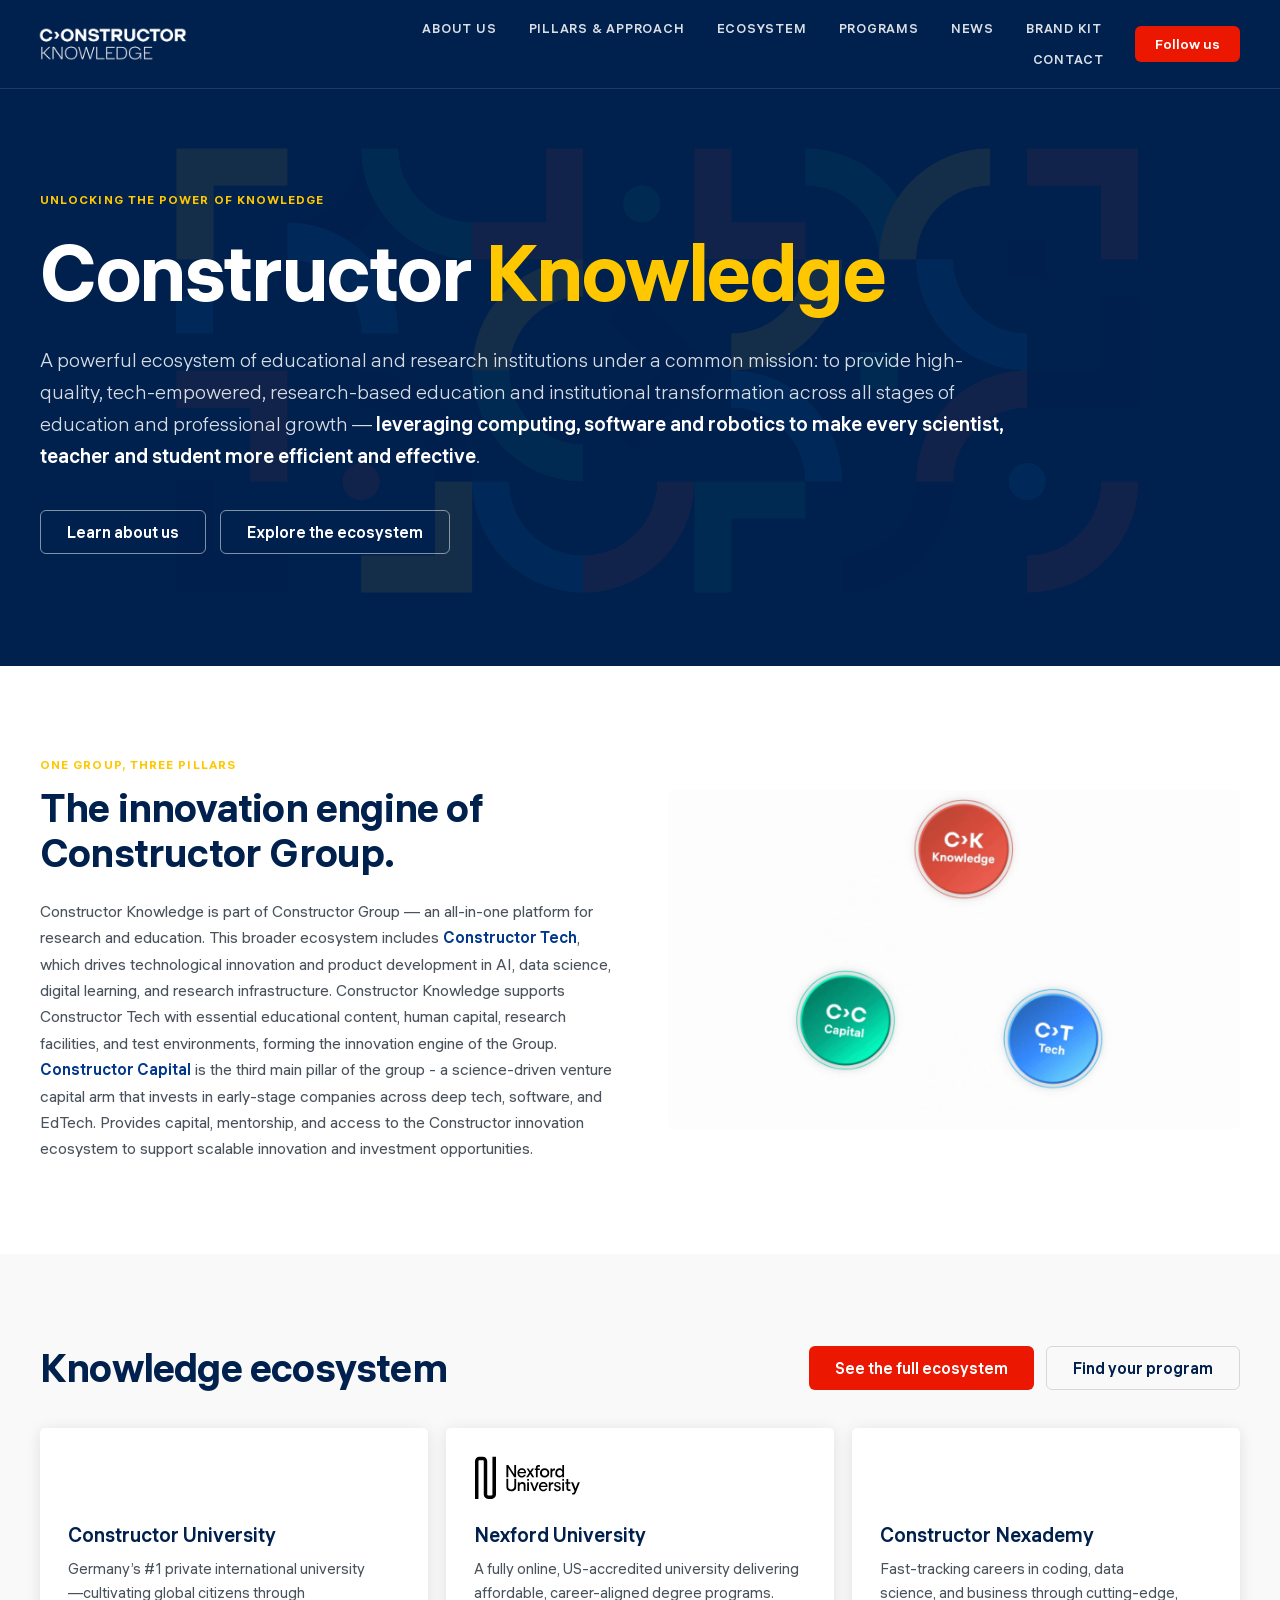
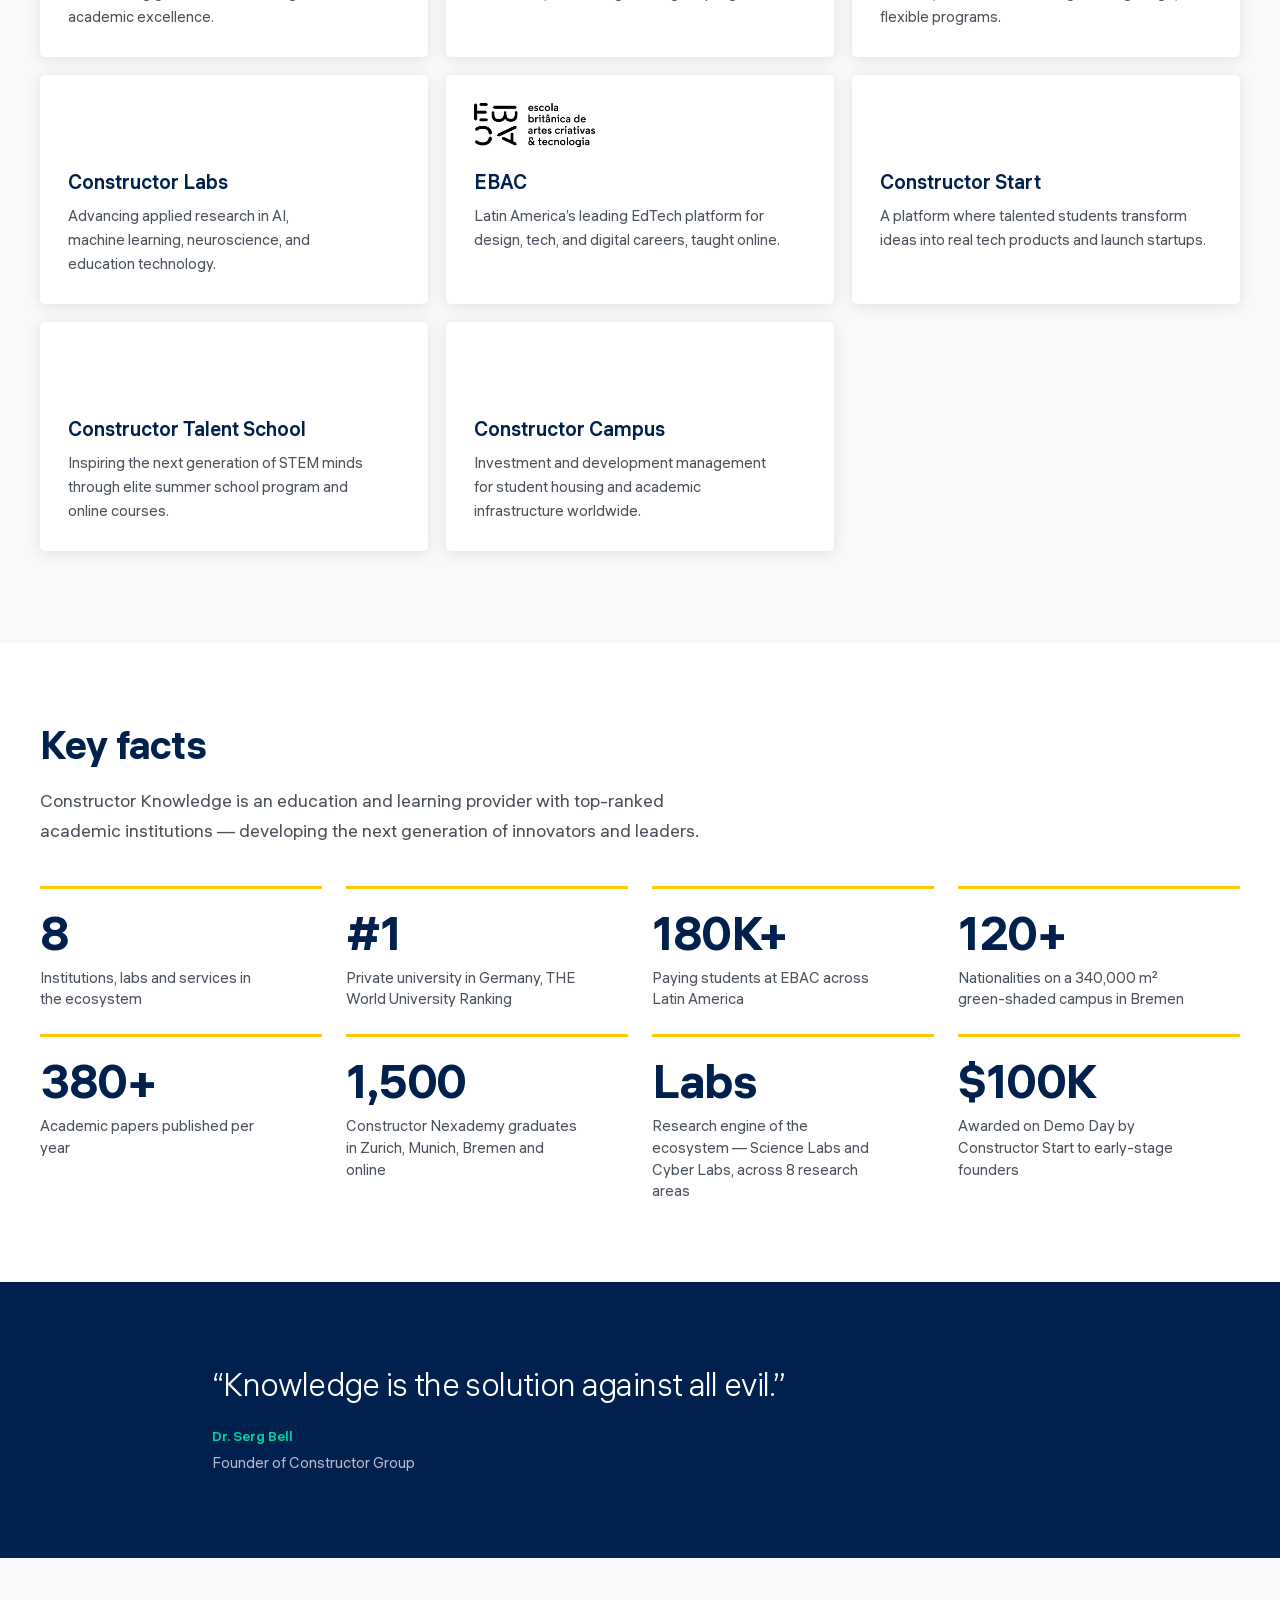
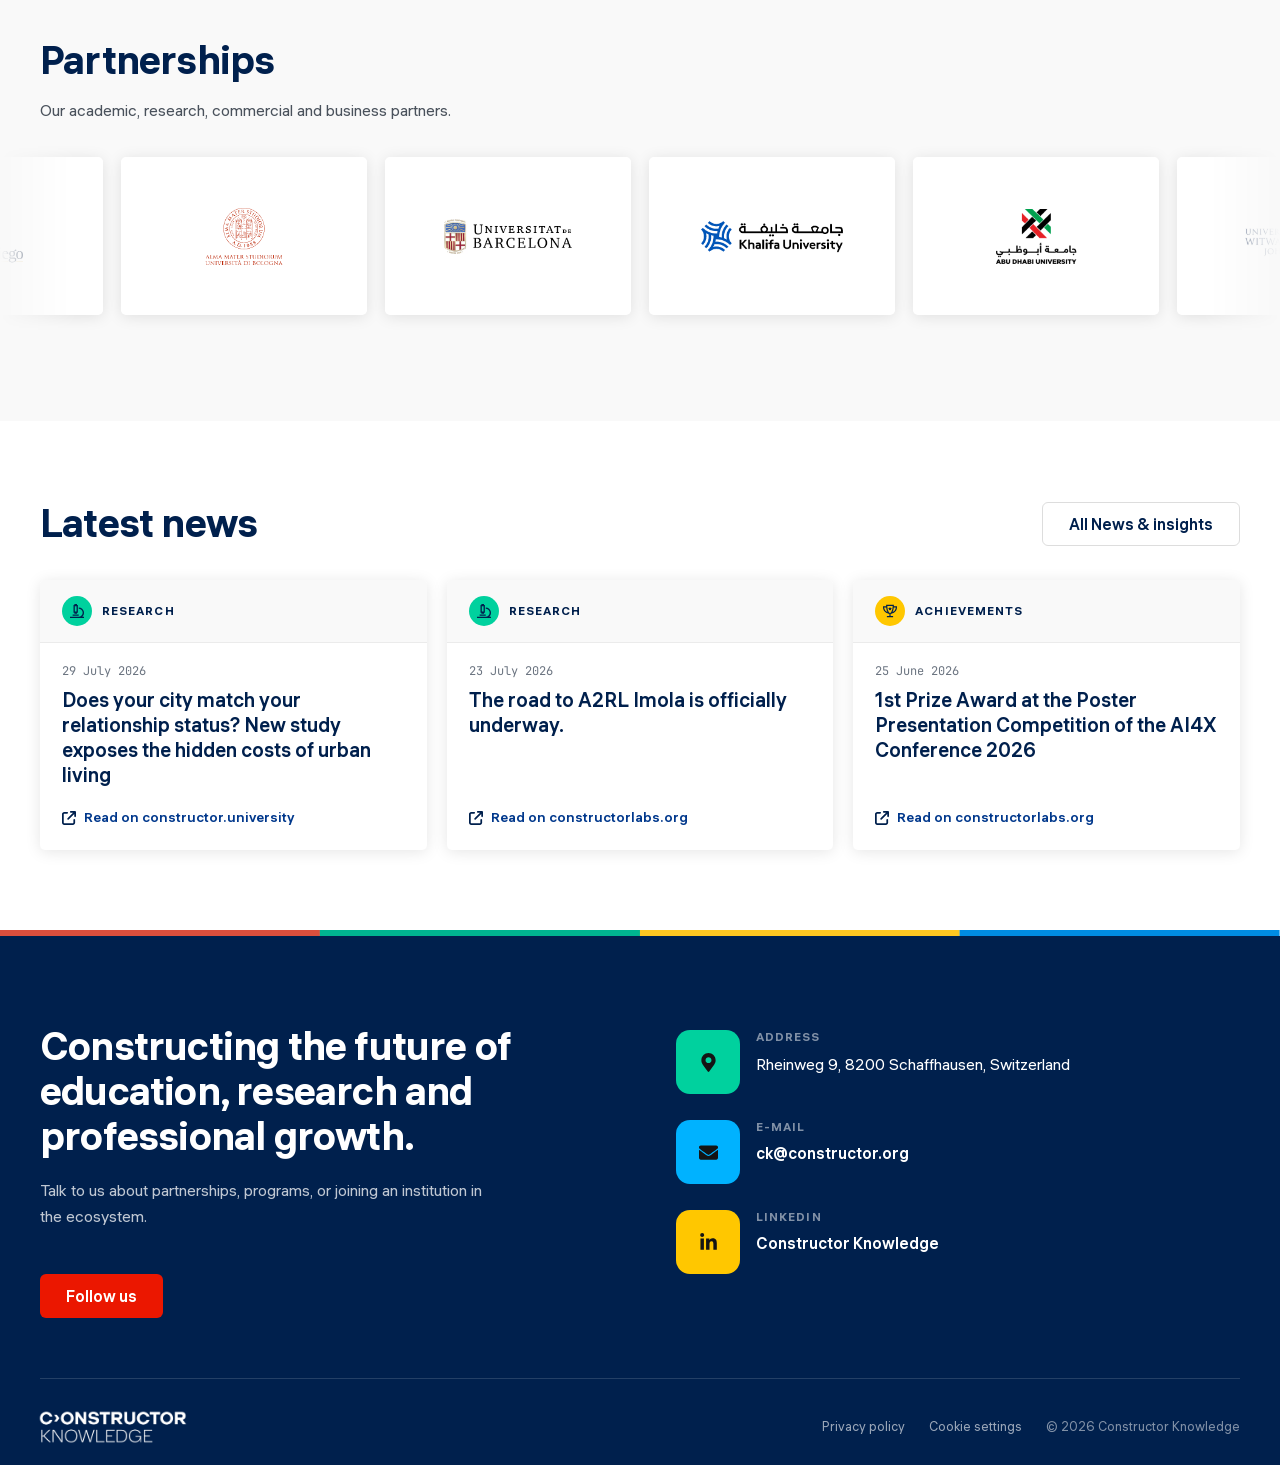
==== commit 666cd741: "Refresh review snapshot" ====
--- a/index.html
+++ b/index.html
@@ -55,24 +55,25 @@
 /*# sourceURL=global-styles-inline-css */
 </style>
 <link rel='stylesheet' id='hfe-style-css' href='wp-content/plugins/header-footer-elementor/assets/css/header-footer-elementor.css@ver=2.9.3.css' media='all' />
-<link rel='stylesheet' id='elementor-frontend-css' href='wp-content/uploads/elementor/css/custom-frontend.min.css@ver=1787998323.css' media='all' />
+<link rel='stylesheet' id='elementor-frontend-css' href='wp-content/uploads/elementor/css/custom-frontend.min.css@ver=1787999644.css' media='all' />
 <style id="elementor-frontend-inline-css">
 .e-heading-base a, .e-paragraph-base a { all: unset; cursor: pointer; }form[data-element_type="e-form"].form-state-success [data-element_type="e-form-success-message"],form[data-element_type="e-form"].form-state-error [data-element_type="e-form-error-message"]{ display: block; }
 /*# sourceURL=elementor-frontend-inline-css */
 </style>
-<link rel='stylesheet' id='elementor-post-5-css' href='wp-content/uploads/elementor/css/post-5.css@ver=1787998323.css' media='all' />
+<link rel='stylesheet' id='elementor-post-5-css' href='wp-content/uploads/elementor/css/post-5.css@ver=1787999644.css' media='all' />
 <link rel='stylesheet' id='e-animation-fadeInUp-css' href='wp-content/plugins/elementor/assets/lib/animations/styles/fadeInUp.min.css@ver=4.2.3.css' media='all' />
 <link rel='stylesheet' id='widget-heading-css' href='wp-content/plugins/elementor/assets/css/widget-heading.min.css@ver=4.2.3.css' media='all' />
 <link rel='stylesheet' id='widget-image-css' href='wp-content/plugins/elementor/assets/css/widget-image.min.css@ver=4.2.3.css' media='all' />
-<link rel='stylesheet' id='widget-icon-box-css' href='wp-content/uploads/elementor/css/custom-widget-icon-box.min.css@ver=1787998323.css' media='all' />
-<link rel='stylesheet' id='elementor-post-481-css' href='wp-content/uploads/elementor/css/post-481.css@ver=1787998323.css' media='all' />
-<link rel='stylesheet' id='base-desktop-css' href='wp-content/uploads/elementor/css/base-desktop.css@ver=6a92b07376f1a.css' media='all' />
-<link rel='stylesheet' id='base-mobile-css' href='wp-content/uploads/elementor/css/base-mobile.css@ver=6a92b07376f1a.css' media='(max-width:700px)' />
-<link rel='stylesheet' id='elementor-post-60-css' href='wp-content/uploads/elementor/css/post-60.css@ver=1787998323.css' media='all' />
-<link rel='stylesheet' id='elementor-post-61-css' href='wp-content/uploads/elementor/css/post-61.css@ver=1787998323.css' media='all' />
+<link rel='stylesheet' id='widget-icon-box-css' href='wp-content/uploads/elementor/css/custom-widget-icon-box.min.css@ver=1787999644.css' media='all' />
+<link rel='stylesheet' id='elementor-post-481-css' href='wp-content/uploads/elementor/css/post-481.css@ver=1787999644.css' media='all' />
+<link rel='stylesheet' id='base-desktop-css' href='wp-content/uploads/elementor/css/base-desktop.css@ver=6a92b59c98461.css' media='all' />
+<link rel='stylesheet' id='base-mobile-css' href='wp-content/uploads/elementor/css/base-mobile.css@ver=6a92b59c98461.css' media='(max-width:700px)' />
+<link rel='stylesheet' id='elementor-post-60-css' href='wp-content/uploads/elementor/css/post-60.css@ver=1787999644.css' media='all' />
+<link rel='stylesheet' id='elementor-post-61-css' href='wp-content/uploads/elementor/css/post-61.css@ver=1787999644.css' media='all' />
 <link rel='stylesheet' id='hello-elementor-css' href='wp-content/themes/hello-elementor/assets/css/reset.css@ver=3.4.9.css' media='all' />
 <link rel='stylesheet' id='hello-elementor-theme-style-css' href='wp-content/themes/hello-elementor/assets/css/theme.css@ver=3.4.9.css' media='all' />
 <link rel='stylesheet' id='hello-elementor-header-footer-css' href='wp-content/themes/hello-elementor/assets/css/header-footer.css@ver=3.4.9.css' media='all' />
+<link rel='stylesheet' id='widget-icon-list-css' href='wp-content/uploads/elementor/css/custom-widget-icon-list.min.css@ver=1787999644.css' media='all' />
 <link rel='stylesheet' id='hfe-elementor-icons-css' href='wp-content/plugins/elementor/assets/lib/eicons/css/elementor-icons.min.css@ver=5.34.0.css' media='all' />
 <link rel='stylesheet' id='hfe-icons-list-css' href='wp-content/plugins/elementor/assets/css/widget-icon-list.min.css@ver=3.24.3.css' media='all' />
 <link rel='stylesheet' id='hfe-social-icons-css' href='wp-content/plugins/elementor/assets/css/widget-social-icons.min.css@ver=3.24.0.css' media='all' />
@@ -934,8 +935,7 @@
 					} );
 				} )();
 			</script>
-			<link rel='stylesheet' id='widget-icon-list-css' href='wp-content/uploads/elementor/css/custom-widget-icon-list.min.css@ver=1787998323.css' media='all' />
-<script id="elementor-webpack-runtime-js" src="wp-content/plugins/elementor/assets/js/webpack.runtime.min.js@ver=4.2.3"></script>
+			<script id="elementor-webpack-runtime-js" src="wp-content/plugins/elementor/assets/js/webpack.runtime.min.js@ver=4.2.3"></script>
 <script id="elementor-frontend-modules-js" src="wp-content/plugins/elementor/assets/js/frontend-modules.min.js@ver=4.2.3"></script>
 <script id="jquery-ui-core-js" src="wp-includes/js/jquery/ui/core.min.js@ver=1.13.3"></script>
 <script id="elementor-frontend-js-before">
--- a/wp-content/uploads/elementor/css/custom-frontend.min.css@ver=1787999644.css
+++ b/wp-content/uploads/elementor/css/custom-frontend.min.css@ver=1787999644.css
@@ -0,0 +1 @@
+:root{--direction-multiplier:1}body.rtl,html[dir=rtl]{--direction-multiplier:-1}.elementor-hidden{display:none}.elementor-visibility-hidden{visibility:hidden}.elementor-screen-only,.screen-reader-text,.screen-reader-text span,.ui-helper-hidden-accessible{height:1px;margin:-1px;overflow:hidden;padding:0;position:absolute;top:-10000em;width:1px;clip:rect(0,0,0,0);border:0}.elementor-clearfix:after{clear:both;content:"";display:block;height:0;width:0}.e-logo-wrapper{display:inline-block;line-height:1}.e-logo-wrapper i{color:var(--e-a-color-circle-logo);font-size:2.5em}.elementor *,.elementor :after,.elementor :before{box-sizing:border-box}.elementor a{box-shadow:none;text-decoration:none}.elementor hr{background-color:transparent;margin:0}.elementor img{border:none;border-radius:0;box-shadow:none;height:auto;max-width:100%}.elementor .elementor-widget:not(.elementor-widget-text-editor):not(.elementor-widget-theme-post-content) figure{margin:0}.elementor embed,.elementor iframe,.elementor object,.elementor video{border:none;line-height:1;margin:0;max-width:100%;width:100%}.elementor .elementor-background,.elementor .elementor-background-holder,.elementor .elementor-background-video-container{direction:ltr;inset:0;overflow:hidden;position:absolute;z-index:0}.elementor .elementor-background-video-container{pointer-events:none;transition:opacity 1s}.elementor .elementor-background-video-container.elementor-loading{opacity:0}.elementor .elementor-background-video,.elementor .elementor-background-video-embed{max-width:none}.elementor .elementor-background-video,.elementor .elementor-background-video-embed,.elementor .elementor-background-video-hosted{inset-block-start:50%;inset-inline-start:50%;position:absolute;transform:translate(-50%,-50%)}.elementor .elementor-background-video-hosted{-o-object-fit:cover;object-fit:cover}.elementor .elementor-background-overlay{inset:0;position:absolute}.elementor .elementor-background-slideshow{inset:0;position:absolute;z-index:0}.elementor .elementor-background-slideshow__slide__image{background-position:50%;background-size:cover;height:100%;width:100%}.e-con-inner>.elementor-element.elementor-absolute,.e-con>.elementor-element.elementor-absolute,.elementor-widget-wrap>.elementor-element.elementor-absolute{position:absolute}.e-con-inner>.elementor-element.elementor-fixed,.e-con>.elementor-element.elementor-fixed,.elementor-widget-wrap>.elementor-element.elementor-fixed{position:fixed}.elementor-widget-wrap .elementor-element.elementor-widget__width-auto,.elementor-widget-wrap .elementor-element.elementor-widget__width-initial{max-width:100%}@media (max-width:1000px){.elementor-widget-wrap .elementor-element.elementor-widget-tablet__width-auto,.elementor-widget-wrap .elementor-element.elementor-widget-tablet__width-initial{max-width:100%}}@media (max-width:700px){.elementor-widget-wrap .elementor-element.elementor-widget-mobile__width-auto,.elementor-widget-wrap .elementor-element.elementor-widget-mobile__width-initial{max-width:100%}}.elementor-element.elementor-absolute,.elementor-element.elementor-fixed{z-index:1}.elementor-element{--flex-direction:initial;--flex-wrap:initial;--justify-content:initial;--align-items:initial;--align-content:initial;--gap:initial;--flex-basis:initial;--flex-grow:initial;--flex-shrink:initial;--order:initial;--align-self:initial;align-self:var(--align-self);flex-basis:var(--flex-basis);flex-grow:var(--flex-grow);flex-shrink:var(--flex-shrink);order:var(--order)}.elementor-element:where(.e-con-full,.elementor-widget){align-content:var(--align-content);align-items:var(--align-items);flex-direction:var(--flex-direction);flex-wrap:var(--flex-wrap);gap:var(--row-gap) var(--column-gap);justify-content:var(--justify-content)}.elementor-invisible{visibility:hidden}.elementor-custom-embed-play{inset-block-start:50%;inset-inline-start:50%;position:absolute;transform:translate(calc(-50% * var(--direction-multiplier)),-50%)}.elementor-custom-embed-play i{color:#fff;font-size:100px;text-shadow:1px 0 6px rgba(0,0,0,.3)}.elementor-custom-embed-play svg{fill:#fff;filter:drop-shadow(1px 0 6px rgba(0,0,0,.3));height:100px;width:100px}.elementor-custom-embed-play i,.elementor-custom-embed-play svg{opacity:.8;transition:all .5s}.elementor-custom-embed-play.elementor-playing i{font-family:eicons}.elementor-custom-embed-play.elementor-playing i:before{content:"\e8fb"}.elementor-custom-embed-play.elementor-playing i,.elementor-custom-embed-play.elementor-playing svg{animation:eicon-spin 2s linear infinite}.elementor-tag{display:inline-flex}.elementor-ken-burns{transition-duration:10s;transition-property:transform;transition-timing-function:linear}.elementor-ken-burns--out{transform:scale(1.3)}.elementor-ken-burns--active{transition-duration:20s}.elementor-ken-burns--active.elementor-ken-burns--out{transform:scale(1)}.elementor-ken-burns--active.elementor-ken-burns--in{transform:scale(1.3)}.elementor-align-center{text-align:center}.elementor-align-right{text-align:right}.elementor-align-left{text-align:left}.elementor-align-center .elementor-button,.elementor-align-left .elementor-button,.elementor-align-right .elementor-button{width:auto}.elementor-align-justify .elementor-button{width:100%}@media (min-width:-1){.elementor-widescreen-align-center{text-align:center}.elementor-widescreen-align-right{text-align:right}.elementor-widescreen-align-left{text-align:left}.elementor-widescreen-align-center .elementor-button,.elementor-widescreen-align-left .elementor-button,.elementor-widescreen-align-right .elementor-button{width:auto}.elementor-widescreen-align-justify .elementor-button{width:100%}}@media (max-width:1100px){.elementor-laptop-align-center{text-align:center}.elementor-laptop-align-right{text-align:right}.elementor-laptop-align-left{text-align:left}.elementor-laptop-align-center .elementor-button,.elementor-laptop-align-left .elementor-button,.elementor-laptop-align-right .elementor-button{width:auto}.elementor-laptop-align-justify .elementor-button{width:100%}}@media (max-width:-1){.elementor-tablet_extra-align-center{text-align:center}.elementor-tablet_extra-align-right{text-align:right}.elementor-tablet_extra-align-left{text-align:left}.elementor-tablet_extra-align-center .elementor-button,.elementor-tablet_extra-align-left .elementor-button,.elementor-tablet_extra-align-right .elementor-button{width:auto}.elementor-tablet_extra-align-justify .elementor-button{width:100%}}@media (max-width:1000px){.elementor-tablet-align-center{text-align:center}.elementor-tablet-align-right{text-align:right}.elementor-tablet-align-left{text-align:left}.elementor-tablet-align-center .elementor-button,.elementor-tablet-align-left .elementor-button,.elementor-tablet-align-right .elementor-button{width:auto}.elementor-tablet-align-justify .elementor-button{width:100%}}@media (max-width:-1){.elementor-mobile_extra-align-center{text-align:center}.elementor-mobile_extra-align-right{text-align:right}.elementor-mobile_extra-align-left{text-align:left}.elementor-mobile_extra-align-center .elementor-button,.elementor-mobile_extra-align-left .elementor-button,.elementor-mobile_extra-align-right .elementor-button{width:auto}.elementor-mobile_extra-align-justify .elementor-button{width:100%}}@media (max-width:700px){.elementor-mobile-align-center{text-align:center}.elementor-mobile-align-right{text-align:right}.elementor-mobile-align-left{text-align:left}.elementor-mobile-align-center .elementor-button,.elementor-mobile-align-left .elementor-button,.elementor-mobile-align-right .elementor-button{width:auto}.elementor-mobile-align-justify .elementor-button{width:100%}}:root{--page-title-display:block}.elementor-page-title,h1.entry-title{display:var(--page-title-display)}@keyframes eicon-spin{0%{transform:rotate(0deg)}to{transform:rotate(359deg)}}.eicon-animation-spin{animation:eicon-spin 2s linear infinite}.elementor-section{position:relative}.elementor-section .elementor-container{display:flex;margin-inline:auto;position:relative}@media (max-width:1000px){.elementor-section .elementor-container{flex-wrap:wrap}}.elementor-section.elementor-section-boxed>.elementor-container{max-width:1140px}.elementor-section.elementor-section-stretched{position:relative;width:100%}.elementor-section.elementor-section-items-top>.elementor-container{align-items:flex-start}.elementor-section.elementor-section-items-middle>.elementor-container{align-items:center}.elementor-section.elementor-section-items-bottom>.elementor-container{align-items:flex-end}@media (min-width:701px){.elementor-section.elementor-section-height-full{height:100vh}.elementor-section.elementor-section-height-full>.elementor-container{height:100%}}.elementor-bc-flex-widget .elementor-section-content-top>.elementor-container>.elementor-column>.elementor-widget-wrap{align-items:flex-start}.elementor-bc-flex-widget .elementor-section-content-middle>.elementor-container>.elementor-column>.elementor-widget-wrap{align-items:center}.elementor-bc-flex-widget .elementor-section-content-bottom>.elementor-container>.elementor-column>.elementor-widget-wrap{align-items:flex-end}.elementor-widget-wrap{align-content:flex-start;flex-wrap:wrap;position:relative;width:100%}.elementor:not(.elementor-bc-flex-widget) .elementor-widget-wrap{display:flex}.elementor-widget-wrap>.elementor-element{width:100%}.elementor-widget-wrap.e-swiper-container{width:calc(100% - (var(--e-column-margin-left, 0px) + var(--e-column-margin-right, 0px)))}.elementor-widget{position:relative}.elementor-widget:not(:last-child){margin-block-end:var(--kit-widget-spacing,20px)}.elementor-widget:not(:last-child).elementor-absolute,.elementor-widget:not(:last-child).elementor-widget__width-auto,.elementor-widget:not(:last-child).elementor-widget__width-initial{margin-block-end:0}.elementor-column{display:flex;min-height:1px;position:relative}.elementor-column-gap-narrow>.elementor-column>.elementor-element-populated{padding:5px}.elementor-column-gap-default>.elementor-column>.elementor-element-populated{padding:10px}.elementor-column-gap-extended>.elementor-column>.elementor-element-populated{padding:15px}.elementor-column-gap-wide>.elementor-column>.elementor-element-populated{padding:20px}.elementor-column-gap-wider>.elementor-column>.elementor-element-populated{padding:30px}.elementor-inner-section .elementor-column-gap-no .elementor-element-populated{padding:0}@media (min-width:701px){.elementor-column.elementor-col-10,.elementor-column[data-col="10"]{width:10%}.elementor-column.elementor-col-11,.elementor-column[data-col="11"]{width:11.111%}.elementor-column.elementor-col-12,.elementor-column[data-col="12"]{width:12.5%}.elementor-column.elementor-col-14,.elementor-column[data-col="14"]{width:14.285%}.elementor-column.elementor-col-16,.elementor-column[data-col="16"]{width:16.666%}.elementor-column.elementor-col-20,.elementor-column[data-col="20"]{width:20%}.elementor-column.elementor-col-25,.elementor-column[data-col="25"]{width:25%}.elementor-column.elementor-col-30,.elementor-column[data-col="30"]{width:30%}.elementor-column.elementor-col-33,.elementor-column[data-col="33"]{width:33.333%}.elementor-column.elementor-col-40,.elementor-column[data-col="40"]{width:40%}.elementor-column.elementor-col-50,.elementor-column[data-col="50"]{width:50%}.elementor-column.elementor-col-60,.elementor-column[data-col="60"]{width:60%}.elementor-column.elementor-col-66,.elementor-column[data-col="66"]{width:66.666%}.elementor-column.elementor-col-70,.elementor-column[data-col="70"]{width:70%}.elementor-column.elementor-col-75,.elementor-column[data-col="75"]{width:75%}.elementor-column.elementor-col-80,.elementor-column[data-col="80"]{width:80%}.elementor-column.elementor-col-83,.elementor-column[data-col="83"]{width:83.333%}.elementor-column.elementor-col-90,.elementor-column[data-col="90"]{width:90%}.elementor-column.elementor-col-100,.elementor-column[data-col="100"]{width:100%}}@media (max-width:479px){.elementor-column.elementor-xs-10{width:10%}.elementor-column.elementor-xs-11{width:11.111%}.elementor-column.elementor-xs-12{width:12.5%}.elementor-column.elementor-xs-14{width:14.285%}.elementor-column.elementor-xs-16{width:16.666%}.elementor-column.elementor-xs-20{width:20%}.elementor-column.elementor-xs-25{width:25%}.elementor-column.elementor-xs-30{width:30%}.elementor-column.elementor-xs-33{width:33.333%}.elementor-column.elementor-xs-40{width:40%}.elementor-column.elementor-xs-50{width:50%}.elementor-column.elementor-xs-60{width:60%}.elementor-column.elementor-xs-66{width:66.666%}.elementor-column.elementor-xs-70{width:70%}.elementor-column.elementor-xs-75{width:75%}.elementor-column.elementor-xs-80{width:80%}.elementor-column.elementor-xs-83{width:83.333%}.elementor-column.elementor-xs-90{width:90%}.elementor-column.elementor-xs-100{width:100%}}@media (max-width:700px){.elementor-column.elementor-sm-10{width:10%}.elementor-column.elementor-sm-11{width:11.111%}.elementor-column.elementor-sm-12{width:12.5%}.elementor-column.elementor-sm-14{width:14.285%}.elementor-column.elementor-sm-16{width:16.666%}.elementor-column.elementor-sm-20{width:20%}.elementor-column.elementor-sm-25{width:25%}.elementor-column.elementor-sm-30{width:30%}.elementor-column.elementor-sm-33{width:33.333%}.elementor-column.elementor-sm-40{width:40%}.elementor-column.elementor-sm-50{width:50%}.elementor-column.elementor-sm-60{width:60%}.elementor-column.elementor-sm-66{width:66.666%}.elementor-column.elementor-sm-70{width:70%}.elementor-column.elementor-sm-75{width:75%}.elementor-column.elementor-sm-80{width:80%}.elementor-column.elementor-sm-83{width:83.333%}.elementor-column.elementor-sm-90{width:90%}.elementor-column.elementor-sm-100{width:100%}}@media (min-width:701px) and (max-width:1000px){.elementor-column.elementor-md-10{width:10%}.elementor-column.elementor-md-11{width:11.111%}.elementor-column.elementor-md-12{width:12.5%}.elementor-column.elementor-md-14{width:14.285%}.elementor-column.elementor-md-16{width:16.666%}.elementor-column.elementor-md-20{width:20%}.elementor-column.elementor-md-25{width:25%}.elementor-column.elementor-md-30{width:30%}.elementor-column.elementor-md-33{width:33.333%}.elementor-column.elementor-md-40{width:40%}.elementor-column.elementor-md-50{width:50%}.elementor-column.elementor-md-60{width:60%}.elementor-column.elementor-md-66{width:66.666%}.elementor-column.elementor-md-70{width:70%}.elementor-column.elementor-md-75{width:75%}.elementor-column.elementor-md-80{width:80%}.elementor-column.elementor-md-83{width:83.333%}.elementor-column.elementor-md-90{width:90%}.elementor-column.elementor-md-100{width:100%}}@media (min-width:-1){.elementor-reverse-widescreen>.elementor-container>:first-child{order:10}.elementor-reverse-widescreen>.elementor-container>:nth-child(2){order:9}.elementor-reverse-widescreen>.elementor-container>:nth-child(3){order:8}.elementor-reverse-widescreen>.elementor-container>:nth-child(4){order:7}.elementor-reverse-widescreen>.elementor-container>:nth-child(5){order:6}.elementor-reverse-widescreen>.elementor-container>:nth-child(6){order:5}.elementor-reverse-widescreen>.elementor-container>:nth-child(7){order:4}.elementor-reverse-widescreen>.elementor-container>:nth-child(8){order:3}.elementor-reverse-widescreen>.elementor-container>:nth-child(9){order:2}.elementor-reverse-widescreen>.elementor-container>:nth-child(10){order:1}}@media (min-width:1001px) and (max-width:1100px){.elementor-reverse-laptop>.elementor-container>:first-child{order:10}.elementor-reverse-laptop>.elementor-container>:nth-child(2){order:9}.elementor-reverse-laptop>.elementor-container>:nth-child(3){order:8}.elementor-reverse-laptop>.elementor-container>:nth-child(4){order:7}.elementor-reverse-laptop>.elementor-container>:nth-child(5){order:6}.elementor-reverse-laptop>.elementor-container>:nth-child(6){order:5}.elementor-reverse-laptop>.elementor-container>:nth-child(7){order:4}.elementor-reverse-laptop>.elementor-container>:nth-child(8){order:3}.elementor-reverse-laptop>.elementor-container>:nth-child(9){order:2}.elementor-reverse-laptop>.elementor-container>:nth-child(10){order:1}}@media (min-width:-1) and (max-width:1100px){.elementor-reverse-laptop>.elementor-container>:first-child{order:10}.elementor-reverse-laptop>.elementor-container>:nth-child(2){order:9}.elementor-reverse-laptop>.elementor-container>:nth-child(3){order:8}.elementor-reverse-laptop>.elementor-container>:nth-child(4){order:7}.elementor-reverse-laptop>.elementor-container>:nth-child(5){order:6}.elementor-reverse-laptop>.elementor-container>:nth-child(6){order:5}.elementor-reverse-laptop>.elementor-container>:nth-child(7){order:4}.elementor-reverse-laptop>.elementor-container>:nth-child(8){order:3}.elementor-reverse-laptop>.elementor-container>:nth-child(9){order:2}.elementor-reverse-laptop>.elementor-container>:nth-child(10){order:1}}@media (min-width:1001px) and (max-width:-1){.elementor-reverse-laptop>.elementor-container>:first-child,.elementor-reverse-laptop>.elementor-container>:nth-child(10),.elementor-reverse-laptop>.elementor-container>:nth-child(2),.elementor-reverse-laptop>.elementor-container>:nth-child(3),.elementor-reverse-laptop>.elementor-container>:nth-child(4),.elementor-reverse-laptop>.elementor-container>:nth-child(5),.elementor-reverse-laptop>.elementor-container>:nth-child(6),.elementor-reverse-laptop>.elementor-container>:nth-child(7),.elementor-reverse-laptop>.elementor-container>:nth-child(8),.elementor-reverse-laptop>.elementor-container>:nth-child(9){order:0}.elementor-reverse-tablet_extra>.elementor-container>:first-child{order:10}.elementor-reverse-tablet_extra>.elementor-container>:nth-child(2){order:9}.elementor-reverse-tablet_extra>.elementor-container>:nth-child(3){order:8}.elementor-reverse-tablet_extra>.elementor-container>:nth-child(4){order:7}.elementor-reverse-tablet_extra>.elementor-container>:nth-child(5){order:6}.elementor-reverse-tablet_extra>.elementor-container>:nth-child(6){order:5}.elementor-reverse-tablet_extra>.elementor-container>:nth-child(7){order:4}.elementor-reverse-tablet_extra>.elementor-container>:nth-child(8){order:3}.elementor-reverse-tablet_extra>.elementor-container>:nth-child(9){order:2}.elementor-reverse-tablet_extra>.elementor-container>:nth-child(10){order:1}}@media (min-width:701px) and (max-width:1000px){.elementor-reverse-tablet>.elementor-container>:first-child{order:10}.elementor-reverse-tablet>.elementor-container>:nth-child(2){order:9}.elementor-reverse-tablet>.elementor-container>:nth-child(3){order:8}.elementor-reverse-tablet>.elementor-container>:nth-child(4){order:7}.elementor-reverse-tablet>.elementor-container>:nth-child(5){order:6}.elementor-reverse-tablet>.elementor-container>:nth-child(6){order:5}.elementor-reverse-tablet>.elementor-container>:nth-child(7){order:4}.elementor-reverse-tablet>.elementor-container>:nth-child(8){order:3}.elementor-reverse-tablet>.elementor-container>:nth-child(9){order:2}.elementor-reverse-tablet>.elementor-container>:nth-child(10){order:1}}@media (min-width:-1) and (max-width:1000px){.elementor-reverse-tablet>.elementor-container>:first-child{order:10}.elementor-reverse-tablet>.elementor-container>:nth-child(2){order:9}.elementor-reverse-tablet>.elementor-container>:nth-child(3){order:8}.elementor-reverse-tablet>.elementor-container>:nth-child(4){order:7}.elementor-reverse-tablet>.elementor-container>:nth-child(5){order:6}.elementor-reverse-tablet>.elementor-container>:nth-child(6){order:5}.elementor-reverse-tablet>.elementor-container>:nth-child(7){order:4}.elementor-reverse-tablet>.elementor-container>:nth-child(8){order:3}.elementor-reverse-tablet>.elementor-container>:nth-child(9){order:2}.elementor-reverse-tablet>.elementor-container>:nth-child(10){order:1}}@media (min-width:701px) and (max-width:-1){.elementor-reverse-tablet>.elementor-container>:first-child,.elementor-reverse-tablet>.elementor-container>:nth-child(10),.elementor-reverse-tablet>.elementor-container>:nth-child(2),.elementor-reverse-tablet>.elementor-container>:nth-child(3),.elementor-reverse-tablet>.elementor-container>:nth-child(4),.elementor-reverse-tablet>.elementor-container>:nth-child(5),.elementor-reverse-tablet>.elementor-container>:nth-child(6),.elementor-reverse-tablet>.elementor-container>:nth-child(7),.elementor-reverse-tablet>.elementor-container>:nth-child(8),.elementor-reverse-tablet>.elementor-container>:nth-child(9){order:0}.elementor-reverse-mobile_extra>.elementor-container>:first-child{order:10}.elementor-reverse-mobile_extra>.elementor-container>:nth-child(2){order:9}.elementor-reverse-mobile_extra>.elementor-container>:nth-child(3){order:8}.elementor-reverse-mobile_extra>.elementor-container>:nth-child(4){order:7}.elementor-reverse-mobile_extra>.elementor-container>:nth-child(5){order:6}.elementor-reverse-mobile_extra>.elementor-container>:nth-child(6){order:5}.elementor-reverse-mobile_extra>.elementor-container>:nth-child(7){order:4}.elementor-reverse-mobile_extra>.elementor-container>:nth-child(8){order:3}.elementor-reverse-mobile_extra>.elementor-container>:nth-child(9){order:2}.elementor-reverse-mobile_extra>.elementor-container>:nth-child(10){order:1}}@media (max-width:700px){.elementor-reverse-mobile>.elementor-container>:first-child{order:10}.elementor-reverse-mobile>.elementor-container>:nth-child(2){order:9}.elementor-reverse-mobile>.elementor-container>:nth-child(3){order:8}.elementor-reverse-mobile>.elementor-container>:nth-child(4){order:7}.elementor-reverse-mobile>.elementor-container>:nth-child(5){order:6}.elementor-reverse-mobile>.elementor-container>:nth-child(6){order:5}.elementor-reverse-mobile>.elementor-container>:nth-child(7){order:4}.elementor-reverse-mobile>.elementor-container>:nth-child(8){order:3}.elementor-reverse-mobile>.elementor-container>:nth-child(9){order:2}.elementor-reverse-mobile>.elementor-container>:nth-child(10){order:1}.elementor-column{width:100%}}.elementor-grid{display:grid;grid-column-gap:var(--grid-column-gap);grid-row-gap:var(--grid-row-gap)}.elementor-grid .elementor-grid-item{min-width:0}.elementor-grid-0 .elementor-grid{display:inline-block;margin-block-end:calc(-1 * var(--grid-row-gap));width:100%;word-spacing:var(--grid-column-gap)}.elementor-grid-0 .elementor-grid .elementor-grid-item{display:inline-block;margin-block-end:var(--grid-row-gap);word-break:break-word}.elementor-grid-1 .elementor-grid{grid-template-columns:repeat(1,1fr)}.elementor-grid-2 .elementor-grid{grid-template-columns:repeat(2,1fr)}.elementor-grid-3 .elementor-grid{grid-template-columns:repeat(3,1fr)}.elementor-grid-4 .elementor-grid{grid-template-columns:repeat(4,1fr)}.elementor-grid-5 .elementor-grid{grid-template-columns:repeat(5,1fr)}.elementor-grid-6 .elementor-grid{grid-template-columns:repeat(6,1fr)}.elementor-grid-7 .elementor-grid{grid-template-columns:repeat(7,1fr)}.elementor-grid-8 .elementor-grid{grid-template-columns:repeat(8,1fr)}.elementor-grid-9 .elementor-grid{grid-template-columns:repeat(9,1fr)}.elementor-grid-10 .elementor-grid{grid-template-columns:repeat(10,1fr)}.elementor-grid-11 .elementor-grid{grid-template-columns:repeat(11,1fr)}.elementor-grid-12 .elementor-grid{grid-template-columns:repeat(12,1fr)}@media (min-width:-1){.elementor-grid-widescreen-0 .elementor-grid{display:inline-block;margin-block-end:calc(-1 * var(--grid-row-gap));width:100%;word-spacing:var(--grid-column-gap)}.elementor-grid-widescreen-0 .elementor-grid .elementor-grid-item{display:inline-block;margin-block-end:var(--grid-row-gap);word-break:break-word}.elementor-grid-widescreen-1 .elementor-grid{grid-template-columns:repeat(1,1fr)}.elementor-grid-widescreen-2 .elementor-grid{grid-template-columns:repeat(2,1fr)}.elementor-grid-widescreen-3 .elementor-grid{grid-template-columns:repeat(3,1fr)}.elementor-grid-widescreen-4 .elementor-grid{grid-template-columns:repeat(4,1fr)}.elementor-grid-widescreen-5 .elementor-grid{grid-template-columns:repeat(5,1fr)}.elementor-grid-widescreen-6 .elementor-grid{grid-template-columns:repeat(6,1fr)}.elementor-grid-widescreen-7 .elementor-grid{grid-template-columns:repeat(7,1fr)}.elementor-grid-widescreen-8 .elementor-grid{grid-template-columns:repeat(8,1fr)}.elementor-grid-widescreen-9 .elementor-grid{grid-template-columns:repeat(9,1fr)}.elementor-grid-widescreen-10 .elementor-grid{grid-template-columns:repeat(10,1fr)}.elementor-grid-widescreen-11 .elementor-grid{grid-template-columns:repeat(11,1fr)}.elementor-grid-widescreen-12 .elementor-grid{grid-template-columns:repeat(12,1fr)}}@media (max-width:1100px){.elementor-grid-laptop-0 .elementor-grid{display:inline-block;margin-block-end:calc(-1 * var(--grid-row-gap));width:100%;word-spacing:var(--grid-column-gap)}.elementor-grid-laptop-0 .elementor-grid .elementor-grid-item{display:inline-block;margin-block-end:var(--grid-row-gap);word-break:break-word}.elementor-grid-laptop-1 .elementor-grid{grid-template-columns:repeat(1,1fr)}.elementor-grid-laptop-2 .elementor-grid{grid-template-columns:repeat(2,1fr)}.elementor-grid-laptop-3 .elementor-grid{grid-template-columns:repeat(3,1fr)}.elementor-grid-laptop-4 .elementor-grid{grid-template-columns:repeat(4,1fr)}.elementor-grid-laptop-5 .elementor-grid{grid-template-columns:repeat(5,1fr)}.elementor-grid-laptop-6 .elementor-grid{grid-template-columns:repeat(6,1fr)}.elementor-grid-laptop-7 .elementor-grid{grid-template-columns:repeat(7,1fr)}.elementor-grid-laptop-8 .elementor-grid{grid-template-columns:repeat(8,1fr)}.elementor-grid-laptop-9 .elementor-grid{grid-template-columns:repeat(9,1fr)}.elementor-grid-laptop-10 .elementor-grid{grid-template-columns:repeat(10,1fr)}.elementor-grid-laptop-11 .elementor-grid{grid-template-columns:repeat(11,1fr)}.elementor-grid-laptop-12 .elementor-grid{grid-template-columns:repeat(12,1fr)}}@media (max-width:-1){.elementor-grid-tablet_extra-0 .elementor-grid{display:inline-block;margin-block-end:calc(-1 * var(--grid-row-gap));width:100%;word-spacing:var(--grid-column-gap)}.elementor-grid-tablet_extra-0 .elementor-grid .elementor-grid-item{display:inline-block;margin-block-end:var(--grid-row-gap);word-break:break-word}.elementor-grid-tablet_extra-1 .elementor-grid{grid-template-columns:repeat(1,1fr)}.elementor-grid-tablet_extra-2 .elementor-grid{grid-template-columns:repeat(2,1fr)}.elementor-grid-tablet_extra-3 .elementor-grid{grid-template-columns:repeat(3,1fr)}.elementor-grid-tablet_extra-4 .elementor-grid{grid-template-columns:repeat(4,1fr)}.elementor-grid-tablet_extra-5 .elementor-grid{grid-template-columns:repeat(5,1fr)}.elementor-grid-tablet_extra-6 .elementor-grid{grid-template-columns:repeat(6,1fr)}.elementor-grid-tablet_extra-7 .elementor-grid{grid-template-columns:repeat(7,1fr)}.elementor-grid-tablet_extra-8 .elementor-grid{grid-template-columns:repeat(8,1fr)}.elementor-grid-tablet_extra-9 .elementor-grid{grid-template-columns:repeat(9,1fr)}.elementor-grid-tablet_extra-10 .elementor-grid{grid-template-columns:repeat(10,1fr)}.elementor-grid-tablet_extra-11 .elementor-grid{grid-template-columns:repeat(11,1fr)}.elementor-grid-tablet_extra-12 .elementor-grid{grid-template-columns:repeat(12,1fr)}}@media (max-width:1000px){.elementor-grid-tablet-0 .elementor-grid{display:inline-block;margin-block-end:calc(-1 * var(--grid-row-gap));width:100%;word-spacing:var(--grid-column-gap)}.elementor-grid-tablet-0 .elementor-grid .elementor-grid-item{display:inline-block;margin-block-end:var(--grid-row-gap);word-break:break-word}.elementor-grid-tablet-1 .elementor-grid{grid-template-columns:repeat(1,1fr)}.elementor-grid-tablet-2 .elementor-grid{grid-template-columns:repeat(2,1fr)}.elementor-grid-tablet-3 .elementor-grid{grid-template-columns:repeat(3,1fr)}.elementor-grid-tablet-4 .elementor-grid{grid-template-columns:repeat(4,1fr)}.elementor-grid-tablet-5 .elementor-grid{grid-template-columns:repeat(5,1fr)}.elementor-grid-tablet-6 .elementor-grid{grid-template-columns:repeat(6,1fr)}.elementor-grid-tablet-7 .elementor-grid{grid-template-columns:repeat(7,1fr)}.elementor-grid-tablet-8 .elementor-grid{grid-template-columns:repeat(8,1fr)}.elementor-grid-tablet-9 .elementor-grid{grid-template-columns:repeat(9,1fr)}.elementor-grid-tablet-10 .elementor-grid{grid-template-columns:repeat(10,1fr)}.elementor-grid-tablet-11 .elementor-grid{grid-template-columns:repeat(11,1fr)}.elementor-grid-tablet-12 .elementor-grid{grid-template-columns:repeat(12,1fr)}}@media (max-width:-1){.elementor-grid-mobile_extra-0 .elementor-grid{display:inline-block;margin-block-end:calc(-1 * var(--grid-row-gap));width:100%;word-spacing:var(--grid-column-gap)}.elementor-grid-mobile_extra-0 .elementor-grid .elementor-grid-item{display:inline-block;margin-block-end:var(--grid-row-gap);word-break:break-word}.elementor-grid-mobile_extra-1 .elementor-grid{grid-template-columns:repeat(1,1fr)}.elementor-grid-mobile_extra-2 .elementor-grid{grid-template-columns:repeat(2,1fr)}.elementor-grid-mobile_extra-3 .elementor-grid{grid-template-columns:repeat(3,1fr)}.elementor-grid-mobile_extra-4 .elementor-grid{grid-template-columns:repeat(4,1fr)}.elementor-grid-mobile_extra-5 .elementor-grid{grid-template-columns:repeat(5,1fr)}.elementor-grid-mobile_extra-6 .elementor-grid{grid-template-columns:repeat(6,1fr)}.elementor-grid-mobile_extra-7 .elementor-grid{grid-template-columns:repeat(7,1fr)}.elementor-grid-mobile_extra-8 .elementor-grid{grid-template-columns:repeat(8,1fr)}.elementor-grid-mobile_extra-9 .elementor-grid{grid-template-columns:repeat(9,1fr)}.elementor-grid-mobile_extra-10 .elementor-grid{grid-template-columns:repeat(10,1fr)}.elementor-grid-mobile_extra-11 .elementor-grid{grid-template-columns:repeat(11,1fr)}.elementor-grid-mobile_extra-12 .elementor-grid{grid-template-columns:repeat(12,1fr)}}@media (max-width:700px){.elementor-grid-mobile-0 .elementor-grid{display:inline-block;margin-block-end:calc(-1 * var(--grid-row-gap));width:100%;word-spacing:var(--grid-column-gap)}.elementor-grid-mobile-0 .elementor-grid .elementor-grid-item{display:inline-block;margin-block-end:var(--grid-row-gap);word-break:break-word}.elementor-grid-mobile-1 .elementor-grid{grid-template-columns:repeat(1,1fr)}.elementor-grid-mobile-2 .elementor-grid{grid-template-columns:repeat(2,1fr)}.elementor-grid-mobile-3 .elementor-grid{grid-template-columns:repeat(3,1fr)}.elementor-grid-mobile-4 .elementor-grid{grid-template-columns:repeat(4,1fr)}.elementor-grid-mobile-5 .elementor-grid{grid-template-columns:repeat(5,1fr)}.elementor-grid-mobile-6 .elementor-grid{grid-template-columns:repeat(6,1fr)}.elementor-grid-mobile-7 .elementor-grid{grid-template-columns:repeat(7,1fr)}.elementor-grid-mobile-8 .elementor-grid{grid-template-columns:repeat(8,1fr)}.elementor-grid-mobile-9 .elementor-grid{grid-template-columns:repeat(9,1fr)}.elementor-grid-mobile-10 .elementor-grid{grid-template-columns:repeat(10,1fr)}.elementor-grid-mobile-11 .elementor-grid{grid-template-columns:repeat(11,1fr)}.elementor-grid-mobile-12 .elementor-grid{grid-template-columns:repeat(12,1fr)}}@media (min-width:1101px){#elementor-device-mode:after{content:"desktop"}}@media (min-width:-1){#elementor-device-mode:after{content:"widescreen"}}@media (max-width:1100px){#elementor-device-mode:after{content:"laptop"}}@media (max-width:-1){#elementor-device-mode:after{content:"tablet_extra"}}@media (max-width:1000px){#elementor-device-mode:after{content:"tablet"}}@media (max-width:-1){#elementor-device-mode:after{content:"mobile_extra"}}@media (max-width:700px){#elementor-device-mode:after{content:"mobile"}}@media (prefers-reduced-motion:no-preference){html{scroll-behavior:smooth}}.e-con{--border-radius:0;--border-top-width:0px;--border-right-width:0px;--border-bottom-width:0px;--border-left-width:0px;--border-style:initial;--border-color:initial;--container-widget-width:100%;--container-widget-height:initial;--container-widget-flex-grow:0;--container-widget-align-self:initial;--content-width:min(100%,var(--container-max-width,1140px));--width:100%;--min-height:initial;--height:auto;--text-align:initial;--margin-top:0px;--margin-right:0px;--margin-bottom:0px;--margin-left:0px;--padding-top:var(--container-default-padding-top,10px);--padding-right:var(--container-default-padding-right,10px);--padding-bottom:var(--container-default-padding-bottom,10px);--padding-left:var(--container-default-padding-left,10px);--position:relative;--z-index:revert;--overflow:visible;--gap:var(--widgets-spacing,20px);--row-gap:var(--widgets-spacing-row,20px);--column-gap:var(--widgets-spacing-column,20px);--overlay-mix-blend-mode:initial;--overlay-opacity:1;--overlay-transition:0.3s;--e-con-grid-template-columns:repeat(3,1fr);--e-con-grid-template-rows:repeat(2,1fr);border-radius:var(--border-radius);height:var(--height);min-height:var(--min-height);min-width:0;overflow:var(--overflow);position:var(--position);width:var(--width);z-index:var(--z-index);--flex-wrap-mobile:wrap}.e-con:where(:not(.e-div-block-base)){transition:background var(--background-transition,.3s),border var(--border-transition,.3s),box-shadow var(--border-transition,.3s),transform var(--e-con-transform-transition-duration,.4s)}.e-con{--margin-block-start:var(--margin-top);--margin-block-end:var(--margin-bottom);--margin-inline-start:var(--margin-left);--margin-inline-end:var(--margin-right);--padding-inline-start:var(--padding-left);--padding-inline-end:var(--padding-right);--padding-block-start:var(--padding-top);--padding-block-end:var(--padding-bottom);--border-block-start-width:var(--border-top-width);--border-block-end-width:var(--border-bottom-width);--border-inline-start-width:var(--border-left-width);--border-inline-end-width:var(--border-right-width)}body.rtl .e-con{--padding-inline-start:var(--padding-right);--padding-inline-end:var(--padding-left);--margin-inline-start:var(--margin-right);--margin-inline-end:var(--margin-left);--border-inline-start-width:var(--border-right-width);--border-inline-end-width:var(--border-left-width)}.e-con{margin-block-end:var(--margin-block-end);margin-block-start:var(--margin-block-start);margin-inline-end:var(--margin-inline-end);margin-inline-start:var(--margin-inline-start);padding-inline-end:var(--padding-inline-end);padding-inline-start:var(--padding-inline-start)}.e-con.e-flex{--flex-direction:column;--flex-basis:auto;--flex-grow:0;--flex-shrink:1;flex:var(--flex-grow) var(--flex-shrink) var(--flex-basis)}.e-con-full,.e-con>.e-con-inner{padding-block-end:var(--padding-block-end);padding-block-start:var(--padding-block-start);text-align:var(--text-align)}.e-con-full.e-flex,.e-con.e-flex>.e-con-inner{flex-direction:var(--flex-direction)}.e-con,.e-con>.e-con-inner{display:var(--display)}.e-con.e-grid{--grid-justify-content:start;--grid-align-content:start;--grid-auto-flow:row}.e-con.e-grid,.e-con.e-grid>.e-con-inner{align-content:var(--grid-align-content);align-items:var(--align-items);grid-auto-flow:var(--grid-auto-flow);grid-template-columns:var(--e-con-grid-template-columns);grid-template-rows:var(--e-con-grid-template-rows);justify-content:var(--grid-justify-content);justify-items:var(--justify-items)}.e-con-boxed.e-flex{align-content:normal;align-items:normal;flex-direction:column;flex-wrap:nowrap;justify-content:normal}.e-con-boxed.e-grid{grid-template-columns:1fr;grid-template-rows:1fr;justify-items:legacy}.e-con-boxed{gap:initial;text-align:initial}.e-con.e-flex>.e-con-inner{align-content:var(--align-content);align-items:var(--align-items);align-self:auto;flex-basis:auto;flex-grow:1;flex-shrink:1;flex-wrap:var(--flex-wrap);justify-content:var(--justify-content)}.e-con.e-grid>.e-con-inner{align-items:var(--align-items);justify-items:var(--justify-items)}.e-con>.e-con-inner{gap:var(--row-gap) var(--column-gap);height:100%;margin:0 auto;max-width:var(--content-width);padding-inline-end:0;padding-inline-start:0;width:100%}:is(.elementor-section-wrap,[data-elementor-id])>.e-con{--margin-left:auto;--margin-right:auto;max-width:min(100%,var(--width))}:is([data-widget_type="e-component.default"],[data-widget_type="e-component.default"]>.elementor-section-wrap)>.e-con{--margin-right:0px;--margin-left:0px}.e-con .elementor-widget.elementor-widget{margin-block-end:0}.e-con:before,.e-con>.elementor-background-slideshow:before,.e-con>.elementor-motion-effects-container>.elementor-motion-effects-layer:before,:is(.e-con,.e-con>.e-con-inner)>.elementor-background-video-container:before{border-block-end-width:var(--border-block-end-width);border-block-start-width:var(--border-block-start-width);border-color:var(--border-color);border-inline-end-width:var(--border-inline-end-width);border-inline-start-width:var(--border-inline-start-width);border-radius:var(--border-radius);border-style:var(--border-style);content:var(--background-overlay);display:block;height:max(100% + var(--border-top-width) + var(--border-bottom-width),100%);left:calc(0px - var(--border-left-width));mix-blend-mode:var(--overlay-mix-blend-mode);opacity:var(--overlay-opacity);position:absolute;top:calc(0px - var(--border-top-width));transition:var(--overlay-transition,.3s);width:max(100% + var(--border-left-width) + var(--border-right-width),100%)}.e-con:before{transition:background var(--overlay-transition,.3s),border-radius var(--border-transition,.3s),opacity var(--overlay-transition,.3s)}.e-con>.elementor-background-slideshow,:is(.e-con,.e-con>.e-con-inner)>.elementor-background-video-container{border-block-end-width:var(--border-block-end-width);border-block-start-width:var(--border-block-start-width);border-color:var(--border-color);border-inline-end-width:var(--border-inline-end-width);border-inline-start-width:var(--border-inline-start-width);border-radius:var(--border-radius);border-style:var(--border-style);height:max(100% + var(--border-top-width) + var(--border-bottom-width),100%);left:calc(0px - var(--border-left-width));top:calc(0px - var(--border-top-width));width:max(100% + var(--border-left-width) + var(--border-right-width),100%)}@media (max-width:700px){:is(.e-con,.e-con>.e-con-inner)>.elementor-background-video-container.elementor-hidden-mobile{display:none}}:is(.e-con,.e-con>.e-con-inner)>.elementor-background-video-container:before{z-index:1}:is(.e-con,.e-con>.e-con-inner)>.elementor-background-slideshow:before{z-index:2}.e-con .elementor-widget{min-width:0}.e-con .elementor-widget-empty,.e-con .elementor-widget-google_maps,.e-con .elementor-widget-video,.e-con .elementor-widget.e-widget-swiper{width:100%}.e-con>.e-con-inner>.elementor-widget>.elementor-widget-container,.e-con>.elementor-widget>.elementor-widget-container{height:100%}.e-con.e-con>.e-con-inner>.elementor-widget,.elementor.elementor .e-con>.elementor-widget{max-width:100%}.e-con .elementor-widget:not(:last-child){--kit-widget-spacing:0px}@media (max-width:767px){.e-con.e-flex{--width:100%;--flex-wrap:var(--flex-wrap-mobile)}.e-con.e-flex .elementor-widget-archive-posts{width:100%}}.elementor-form-fields-wrapper{display:flex;flex-wrap:wrap}.elementor-form-fields-wrapper.elementor-labels-above .elementor-field-group .elementor-field-subgroup,.elementor-form-fields-wrapper.elementor-labels-above .elementor-field-group>.elementor-select-wrapper,.elementor-form-fields-wrapper.elementor-labels-above .elementor-field-group>input,.elementor-form-fields-wrapper.elementor-labels-above .elementor-field-group>textarea{flex-basis:100%;max-width:100%}.elementor-form-fields-wrapper.elementor-labels-inline>.elementor-field-group .elementor-select-wrapper,.elementor-form-fields-wrapper.elementor-labels-inline>.elementor-field-group>input{flex-grow:1}.elementor-field-group{align-items:center;flex-wrap:wrap}.elementor-field-group.elementor-field-type-submit{align-items:flex-end}.elementor-field-group .elementor-field-textual{background-color:transparent;border:1px solid #69727d;color:#1f2124;flex-grow:1;max-width:100%;vertical-align:middle;width:100%}.elementor-field-group .elementor-field-textual:focus{box-shadow:inset 0 0 0 1px rgba(0,0,0,.1);outline:0}.elementor-field-group .elementor-field-textual::-moz-placeholder{color:inherit;font-family:inherit;opacity:.6}.elementor-field-group .elementor-field-textual::placeholder{color:inherit;font-family:inherit;opacity:.6}.elementor-field-group .elementor-select-wrapper{display:flex;position:relative;width:100%}.elementor-field-group .elementor-select-wrapper select{-webkit-appearance:none;-moz-appearance:none;appearance:none;color:inherit;flex-basis:100%;font-family:inherit;font-size:inherit;font-style:inherit;font-weight:inherit;letter-spacing:inherit;line-height:inherit;padding-inline-end:20px;text-transform:inherit}.elementor-field-group .elementor-select-wrapper:before{content:"\e92a";font-family:eicons;font-size:15px;inset-block-start:50%;inset-inline-end:10px;pointer-events:none;position:absolute;text-shadow:0 0 3px rgba(0,0,0,.3);transform:translateY(-50%)}.elementor-field-group.elementor-field-type-select-multiple .elementor-select-wrapper:before{content:""}.elementor-field-subgroup{display:flex;flex-wrap:wrap}.elementor-field-subgroup .elementor-field-option label{display:inline-block}.elementor-field-subgroup.elementor-subgroup-inline .elementor-field-option{padding-inline-end:10px}.elementor-field-subgroup:not(.elementor-subgroup-inline) .elementor-field-option{flex-basis:100%}.elementor-field-type-acceptance .elementor-field-subgroup .elementor-field-option input,.elementor-field-type-acceptance .elementor-field-subgroup .elementor-field-option label,.elementor-field-type-checkbox .elementor-field-subgroup .elementor-field-option input,.elementor-field-type-checkbox .elementor-field-subgroup .elementor-field-option label,.elementor-field-type-radio .elementor-field-subgroup .elementor-field-option input,.elementor-field-type-radio .elementor-field-subgroup .elementor-field-option label{display:inline}.elementor-field-label{cursor:pointer}.elementor-mark-required .elementor-field-label:after{color:red;content:"*";padding-inline-start:.2em}.elementor-field-textual{border-radius:3px;font-size:15px;line-height:1.4;min-height:40px;padding:5px 14px}.elementor-field-textual.elementor-size-xs{border-radius:2px;font-size:13px;min-height:33px;padding:4px 12px}.elementor-field-textual.elementor-size-md{border-radius:4px;font-size:16px;min-height:47px;padding:6px 16px}.elementor-field-textual.elementor-size-lg{border-radius:5px;font-size:18px;min-height:59px;padding:7px 20px}.elementor-field-textual.elementor-size-xl{border-radius:6px;font-size:20px;min-height:72px;padding:8px 24px}.elementor-button-align-stretch .elementor-field-type-submit:not(.e-form__buttons__wrapper) .elementor-button{flex-basis:100%}.elementor-button-align-stretch .e-form__buttons__wrapper{flex-basis:50%;flex-grow:1}.elementor-button-align-stretch .e-form__buttons__wrapper__button{flex-basis:100%}.elementor-button-align-center .e-form__buttons,.elementor-button-align-center .elementor-field-type-submit{justify-content:center}.elementor-button-align-start .e-form__buttons,.elementor-button-align-start .elementor-field-type-submit{justify-content:flex-start}.elementor-button-align-end .e-form__buttons,.elementor-button-align-end .elementor-field-type-submit,[dir=rtl] .elementor-button-align-start .e-form__buttons,[dir=rtl] .elementor-button-align-start .elementor-field-type-submit{justify-content:flex-end}[dir=rtl] .elementor-button-align-end .e-form__buttons,[dir=rtl] .elementor-button-align-end .elementor-field-type-submit{justify-content:flex-start}.elementor-button-align-center .elementor-field-type-submit:not(.e-form__buttons__wrapper) .elementor-button,.elementor-button-align-end .elementor-field-type-submit:not(.e-form__buttons__wrapper) .elementor-button,.elementor-button-align-start .elementor-field-type-submit:not(.e-form__buttons__wrapper) .elementor-button{flex-basis:auto}.elementor-button-align-center .e-form__buttons__wrapper,.elementor-button-align-end .e-form__buttons__wrapper,.elementor-button-align-start .e-form__buttons__wrapper{flex-grow:0}.elementor-button-align-center .e-form__buttons__wrapper,.elementor-button-align-center .e-form__buttons__wrapper__button,.elementor-button-align-end .e-form__buttons__wrapper,.elementor-button-align-end .e-form__buttons__wrapper__button,.elementor-button-align-start .e-form__buttons__wrapper,.elementor-button-align-start .e-form__buttons__wrapper__button{flex-basis:auto}@media screen and (max-width:1000px){.elementor-tablet-button-align-stretch .elementor-field-type-submit:not(.e-form__buttons__wrapper) .elementor-button{flex-basis:100%}.elementor-tablet-button-align-stretch .e-form__buttons__wrapper{flex-basis:50%;flex-grow:1}.elementor-tablet-button-align-stretch .e-form__buttons__wrapper__button{flex-basis:100%}.elementor-tablet-button-align-center .e-form__buttons,.elementor-tablet-button-align-center .elementor-field-type-submit{justify-content:center}.elementor-tablet-button-align-start .e-form__buttons,.elementor-tablet-button-align-start .elementor-field-type-submit{justify-content:flex-start}.elementor-tablet-button-align-end .e-form__buttons,.elementor-tablet-button-align-end .elementor-field-type-submit,[dir=rtl] .elementor-tablet-button-align-start .e-form__buttons,[dir=rtl] .elementor-tablet-button-align-start .elementor-field-type-submit{justify-content:flex-end}[dir=rtl] .elementor-tablet-button-align-end .e-form__buttons,[dir=rtl] .elementor-tablet-button-align-end .elementor-field-type-submit{justify-content:flex-start}.elementor-tablet-button-align-center .elementor-field-type-submit:not(.e-form__buttons__wrapper) .elementor-button,.elementor-tablet-button-align-end .elementor-field-type-submit:not(.e-form__buttons__wrapper) .elementor-button,.elementor-tablet-button-align-start .elementor-field-type-submit:not(.e-form__buttons__wrapper) .elementor-button{flex-basis:auto}.elementor-tablet-button-align-center .e-form__buttons__wrapper,.elementor-tablet-button-align-end .e-form__buttons__wrapper,.elementor-tablet-button-align-start .e-form__buttons__wrapper{flex-grow:0}.elementor-tablet-button-align-center .e-form__buttons__wrapper,.elementor-tablet-button-align-center .e-form__buttons__wrapper__button,.elementor-tablet-button-align-end .e-form__buttons__wrapper,.elementor-tablet-button-align-end .e-form__buttons__wrapper__button,.elementor-tablet-button-align-start .e-form__buttons__wrapper,.elementor-tablet-button-align-start .e-form__buttons__wrapper__button{flex-basis:auto}}@media screen and (max-width:700px){.elementor-mobile-button-align-stretch .elementor-field-type-submit:not(.e-form__buttons__wrapper) .elementor-button{flex-basis:100%}.elementor-mobile-button-align-stretch .e-form__buttons__wrapper{flex-basis:50%;flex-grow:1}.elementor-mobile-button-align-stretch .e-form__buttons__wrapper__button{flex-basis:100%}.elementor-mobile-button-align-center .e-form__buttons,.elementor-mobile-button-align-center .elementor-field-type-submit{justify-content:center}.elementor-mobile-button-align-start .e-form__buttons,.elementor-mobile-button-align-start .elementor-field-type-submit{justify-content:flex-start}.elementor-mobile-button-align-end .e-form__buttons,.elementor-mobile-button-align-end .elementor-field-type-submit,[dir=rtl] .elementor-mobile-button-align-start .e-form__buttons,[dir=rtl] .elementor-mobile-button-align-start .elementor-field-type-submit{justify-content:flex-end}[dir=rtl] .elementor-mobile-button-align-end .e-form__buttons,[dir=rtl] .elementor-mobile-button-align-end .elementor-field-type-submit{justify-content:flex-start}.elementor-mobile-button-align-center .elementor-field-type-submit:not(.e-form__buttons__wrapper) .elementor-button,.elementor-mobile-button-align-end .elementor-field-type-submit:not(.e-form__buttons__wrapper) .elementor-button,.elementor-mobile-button-align-start .elementor-field-type-submit:not(.e-form__buttons__wrapper) .elementor-button{flex-basis:auto}.elementor-mobile-button-align-center .e-form__buttons__wrapper,.elementor-mobile-button-align-end .e-form__buttons__wrapper,.elementor-mobile-button-align-start .e-form__buttons__wrapper{flex-grow:0}.elementor-mobile-button-align-center .e-form__buttons__wrapper,.elementor-mobile-button-align-center .e-form__buttons__wrapper__button,.elementor-mobile-button-align-end .e-form__buttons__wrapper,.elementor-mobile-button-align-end .e-form__buttons__wrapper__button,.elementor-mobile-button-align-start .e-form__buttons__wrapper,.elementor-mobile-button-align-start .e-form__buttons__wrapper__button{flex-basis:auto}}.elementor-error .elementor-field{border-color:#d9534f}.elementor-error .help-inline{color:#d9534f;font-size:.9em}.elementor-message{font-size:1em;line-height:1;margin:10px 0}.elementor-message:before{content:"\e90e";display:inline-block;font-family:eicons;font-style:normal;font-weight:400;margin-inline-end:5px;vertical-align:middle}.elementor-message.elementor-message-danger{color:#d9534f}.elementor-message.elementor-message-danger:before{content:"\e87f"}.elementor-message.form-message-success{color:#5cb85c}.elementor-form .elementor-button{border:none;padding-block-end:0;padding-block-start:0}.elementor-form .elementor-button-content-wrapper,.elementor-form .elementor-button>span{display:flex;flex-direction:row;gap:5px;justify-content:center}.elementor-form .elementor-button.elementor-size-xs{min-height:33px}.elementor-form .elementor-button.elementor-size-sm{min-height:40px}.elementor-form .elementor-button.elementor-size-md{min-height:47px}.elementor-form .elementor-button.elementor-size-lg{min-height:59px}.elementor-form .elementor-button.elementor-size-xl{min-height:72px}.elementor-element:where(:not(.e-con)):where(:not(.e-div-block-base)) .elementor-widget-container,.elementor-element:where(:not(.e-con)):where(:not(.e-div-block-base)):not(:has(.elementor-widget-container)){transition:background .3s,border .3s,border-radius .3s,box-shadow .3s,transform var(--e-transform-transition-duration,.4s)}.elementor-heading-title{line-height:1;margin:0;padding:0}.elementor-button{background-color:#69727d;border-radius:3px;color:#fff;display:inline-block;fill:#fff;font-size:15px;line-height:1;padding:12px 24px;text-align:center;transition:all .3s}.elementor-button:focus,.elementor-button:hover,.elementor-button:visited{color:#fff}.elementor-button-content-wrapper{display:flex;flex-direction:row;gap:5px;justify-content:center}.elementor-button-icon{align-items:center;display:flex}.elementor-button-icon svg{height:auto;width:1em}.elementor-button-icon .e-font-icon-svg{height:1em}.elementor-button-text{display:inline-block}.elementor-button.elementor-size-xs{border-radius:2px;font-size:13px;padding:10px 20px}.elementor-button.elementor-size-md{border-radius:4px;font-size:16px;padding:15px 30px}.elementor-button.elementor-size-lg{border-radius:5px;font-size:18px;padding:20px 40px}.elementor-button.elementor-size-xl{border-radius:6px;font-size:20px;padding:25px 50px}.elementor-button span{text-decoration:inherit}.elementor-element.elementor-button-info .elementor-button{background-color:#5bc0de}.elementor-element.elementor-button-success .elementor-button{background-color:#5cb85c}.elementor-element.elementor-button-warning .elementor-button{background-color:#f0ad4e}.elementor-element.elementor-button-danger .elementor-button{background-color:#d9534f}.elementor-widget-button .elementor-button .elementor-button-info{background-color:#5bc0de}.elementor-widget-button .elementor-button .elementor-button-success{background-color:#5cb85c}.elementor-widget-button .elementor-button .elementor-button-warning{background-color:#f0ad4e}.elementor-widget-button .elementor-button .elementor-button-danger{background-color:#d9534f}.elementor-view-stacked .elementor-icon{background-color:#69727d;color:#fff;fill:#fff;padding:.5em}.elementor-view-framed .elementor-icon{background-color:transparent;border:3px solid #69727d;color:#69727d;padding:.5em}.elementor-icon{color:#69727d;display:inline-block;font-size:50px;line-height:1;text-align:center;transition:all .3s}.elementor-icon:hover{color:#69727d}.elementor-icon i,.elementor-icon svg{display:block;height:1em;position:relative;width:1em}.elementor-icon i:before,.elementor-icon svg:before{left:50%;position:absolute;transform:translateX(-50%)}.elementor-icon i.fad{width:auto}.elementor-shape-square .elementor-icon{border-radius:0}.elementor-shape-rounded .elementor-icon{border-radius:10%}.elementor-shape-circle .elementor-icon{border-radius:50%}.e-transform .elementor-widget-container,.e-transform:not(:has(.elementor-widget-container)){transform:perspective(var(--e-transform-perspective,0)) rotate(var(--e-transform-rotateZ,0)) rotateX(var(--e-transform-rotateX,0)) rotateY(var(--e-transform-rotateY,0)) translate(var(--e-transform-translate,0)) translateX(var(--e-transform-translateX,0)) translateY(var(--e-transform-translateY,0)) scaleX(calc(var(--e-transform-flipX, 1) * var(--e-transform-scaleX, var(--e-transform-scale, 1)))) scaleY(calc(var(--e-transform-flipY, 1) * var(--e-transform-scaleY, var(--e-transform-scale, 1)))) skewX(var(--e-transform-skewX,0)) skewY(var(--e-transform-skewY,0));transform-origin:var(--e-transform-origin-y) var(--e-transform-origin-x)}.e-con.e-transform{transform:perspective(var(--e-con-transform-perspective,0)) rotate(var(--e-con-transform-rotateZ,0)) rotateX(var(--e-con-transform-rotateX,0)) rotateY(var(--e-con-transform-rotateY,0)) translate(var(--e-con-transform-translate,0)) translateX(var(--e-con-transform-translateX,0)) translateY(var(--e-con-transform-translateY,0)) scaleX(calc(var(--e-con-transform-flipX, 1) * var(--e-con-transform-scaleX, var(--e-con-transform-scale, 1)))) scaleY(calc(var(--e-con-transform-flipY, 1) * var(--e-con-transform-scaleY, var(--e-con-transform-scale, 1)))) skewX(var(--e-con-transform-skewX,0)) skewY(var(--e-con-transform-skewY,0));transform-origin:var(--e-con-transform-origin-y) var(--e-con-transform-origin-x)}.animated{animation-duration:1.25s}.animated.animated-slow{animation-duration:2s}.animated.animated-fast{animation-duration:.75s}.animated.infinite{animation-iteration-count:infinite}.animated.reverse{animation-direction:reverse;animation-fill-mode:forwards}@media (prefers-reduced-motion:reduce){.animated{animation:none!important}html *{transition-delay:0s!important;transition-duration:0s!important}}@media (max-width:700px){.elementor .elementor-hidden-mobile,.elementor .elementor-hidden-phone{display:none}}@media (min-width:-1) and (max-width:-1){.elementor .elementor-hidden-mobile_extra{display:none}}@media (min-width:701px) and (max-width:1000px){.elementor .elementor-hidden-tablet{display:none}}@media (min-width:-1) and (max-width:-1){.elementor .elementor-hidden-tablet_extra{display:none}}@media (min-width:1001px) and (max-width:1100px){.elementor .elementor-hidden-laptop{display:none}}@media (min-width:1101px) and (max-width:99999px){.elementor .elementor-hidden-desktop{display:none}}@media (min-width:-1){.elementor .elementor-hidden-widescreen{display:none}}
--- a/wp-content/uploads/elementor/css/post-5.css@ver=1787999644.css
+++ b/wp-content/uploads/elementor/css/post-5.css@ver=1787999644.css
@@ -0,0 +1,57 @@
+.elementor-kit-5{--e-global-color-primary:#00204D;--e-global-color-secondary:#FFC700;--e-global-color-text:#4A525C;--e-global-color-accent:#EB1700;--e-global-color-ck_green:#00D19E;--e-global-color-ck_blue:#00B2FF;--e-global-color-ck_confident:#01388C;--e-global-color-ck_confident_hover:#0E4FB8;--e-global-color-ck_black:#141414;--e-global-color-ck_muted_grey:#6B7480;--e-global-color-ck_faint_grey:#97A1AB;--e-global-color-ck_page_grey:#F9F9F9;--e-global-color-ck_surface:#FFFFFF;--e-global-color-ck_grey_100:#EEF1F4;--e-global-color-ck_grey_200:#DEE3E9;--e-global-color-ck_grey_300:#C2CAD2;--e-global-color-ck_grey_700:#2F353D;--e-global-color-ck_grey_800:#1C2026;--e-global-color-ck_on_navy_90:rgba(255,255,255,0.9);--e-global-color-ck_on_navy_85:rgba(255,255,255,0.85);--e-global-color-ck_on_navy_84:rgba(255,255,255,0.84);--e-global-color-ck_on_navy_75:rgba(255,255,255,0.75);--e-global-color-ck_on_navy_70:rgba(255,255,255,0.7);--e-global-color-ck_on_navy_60:rgba(255,255,255,0.6);--e-global-color-ck_on_navy_50:rgba(255,255,255,0.5);--e-global-color-ck_on_navy_45:rgba(255,255,255,0.45);--e-global-color-ck_on_navy_30:rgba(255,255,255,0.3);--e-global-color-ck_rule_navy_14:rgba(255,255,255,0.14);--e-global-color-ck_rule_navy_12:rgba(255,255,255,0.12);--e-global-color-ck_rule_navy_10:rgba(255,255,255,0.1);--e-global-color-ck_border_default:rgba(20,20,20,0.14);--e-global-color-ck_border_chip:rgba(20,20,20,0.1);--e-global-color-ck_border_hairline:rgba(20,20,20,0.08);--e-global-color-ck_border_card:rgba(20,20,20,0.06);--e-global-typography-primary-font-family:"ALS Hauss";--e-global-typography-primary-font-weight:700;--e-global-typography-secondary-font-family:"ALS Hauss";--e-global-typography-secondary-font-weight:600;--e-global-typography-text-font-family:"ALS Hauss";--e-global-typography-text-font-weight:400;--e-global-typography-accent-font-family:"ALS Hauss";--e-global-typography-accent-font-size:16px;--e-global-typography-accent-font-weight:600;--e-global-typography-ck_display-font-family:"ALS Hauss";--e-global-typography-ck_display-font-size:80px;--e-global-typography-ck_display-font-weight:700;--e-global-typography-ck_display-line-height:1.03;--e-global-typography-ck_display-letter-spacing:-0.03em;--e-global-typography-ck_h2_sub-font-family:"ALS Hauss";--e-global-typography-ck_h2_sub-font-size:32px;--e-global-typography-ck_h2_sub-font-weight:700;--e-global-typography-ck_h2_sub-line-height:1.16;--e-global-typography-ck_h2_sub-letter-spacing:-0.02em;--e-global-typography-ck_card_title-font-family:"ALS Hauss";--e-global-typography-ck_card_title-font-size:20px;--e-global-typography-ck_card_title-font-weight:700;--e-global-typography-ck_card_title-line-height:1.22;--e-global-typography-ck_card_title-letter-spacing:-0.015em;--e-global-typography-ck_card_h3-font-family:"ALS Hauss";--e-global-typography-ck_card_h3-font-size:20px;--e-global-typography-ck_card_h3-font-weight:600;--e-global-typography-ck_card_h3-line-height:1.25;--e-global-typography-ck_card_h3-letter-spacing:0em;--e-global-typography-ck_quote-font-family:"ALS Hauss";--e-global-typography-ck_quote-font-size:32px;--e-global-typography-ck_quote-font-weight:300;--e-global-typography-ck_quote-line-height:1.28;--e-global-typography-ck_quote-letter-spacing:-0.02em;--e-global-typography-ck_lead-font-family:"ALS Hauss";--e-global-typography-ck_lead-font-size:20px;--e-global-typography-ck_lead-font-weight:300;--e-global-typography-ck_lead-line-height:1.6;--e-global-typography-ck_lead-letter-spacing:0em;--e-global-typography-ck_lead_light-font-family:"ALS Hauss";--e-global-typography-ck_lead_light-font-size:18px;--e-global-typography-ck_lead_light-font-weight:400;--e-global-typography-ck_lead_light-line-height:1.65;--e-global-typography-ck_lead_light-letter-spacing:0em;--e-global-typography-ck_body-font-family:"ALS Hauss";--e-global-typography-ck_body-font-size:16px;--e-global-typography-ck_body-font-weight:400;--e-global-typography-ck_body-line-height:1.65;--e-global-typography-ck_body-letter-spacing:0em;--e-global-typography-ck_small-font-family:"ALS Hauss";--e-global-typography-ck_small-font-size:15px;--e-global-typography-ck_small-font-weight:400;--e-global-typography-ck_small-line-height:1.6;--e-global-typography-ck_small-letter-spacing:0em;--e-global-typography-ck_meta-font-family:"ALS Hauss";--e-global-typography-ck_meta-font-size:14px;--e-global-typography-ck_meta-font-weight:600;--e-global-typography-ck_meta-line-height:1.5;--e-global-typography-ck_meta-letter-spacing:0em;--e-global-typography-ck_nav-font-family:"ALS Hauss";--e-global-typography-ck_nav-font-size:13px;--e-global-typography-ck_nav-font-weight:600;--e-global-typography-ck_nav-text-transform:uppercase;--e-global-typography-ck_nav-letter-spacing:0.06em;--e-global-typography-ck_btn_sm-font-family:"ALS Hauss";--e-global-typography-ck_btn_sm-font-size:14px;--e-global-typography-ck_btn_sm-font-weight:600;--e-global-typography-ck_btn_sm-text-transform:none;--e-global-typography-ck_btn_sm-letter-spacing:0em;--e-global-typography-ck_nav_mobile-font-family:"ALS Hauss";--e-global-typography-ck_nav_mobile-font-size:14px;--e-global-typography-ck_nav_mobile-font-weight:600;--e-global-typography-ck_nav_mobile-text-transform:uppercase;--e-global-typography-ck_nav_mobile-letter-spacing:0.06em;--e-global-typography-ck_body_strong-font-family:"ALS Hauss";--e-global-typography-ck_body_strong-font-size:16px;--e-global-typography-ck_body_strong-font-weight:600;--e-global-typography-ck_body_strong-line-height:1.55;--e-global-typography-ck_body_strong-letter-spacing:0em;--e-global-typography-ck_legal-font-family:"ALS Hauss";--e-global-typography-ck_legal-font-size:13px;--e-global-typography-ck_legal-font-weight:400;--e-global-typography-ck_legal-line-height:1.5;--e-global-typography-ck_legal-letter-spacing:0em;--e-global-typography-ck_topic_label-font-family:"ALS Hauss";--e-global-typography-ck_topic_label-font-size:12px;--e-global-typography-ck_topic_label-font-weight:700;--e-global-typography-ck_topic_label-text-transform:uppercase;--e-global-typography-ck_topic_label-line-height:1.2;--e-global-typography-ck_topic_label-letter-spacing:0.06em;--e-global-typography-ck_news_title-font-family:"ALS Hauss";--e-global-typography-ck_news_title-font-size:18px;--e-global-typography-ck_news_title-font-weight:600;--e-global-typography-ck_news_title-line-height:1.32;--e-global-typography-ck_news_title-letter-spacing:-0.01em;--e-global-typography-ck_attrib-font-family:"ALS Hauss";--e-global-typography-ck_attrib-font-size:15px;--e-global-typography-ck_attrib-font-weight:600;--e-global-typography-ck_attrib-line-height:1.2;--e-global-typography-ck_attrib-letter-spacing:0em;--e-global-typography-ck_eyebrow-font-family:"ALS Hauss";--e-global-typography-ck_eyebrow-font-size:12px;--e-global-typography-ck_eyebrow-font-weight:700;--e-global-typography-ck_eyebrow-text-transform:uppercase;--e-global-typography-ck_eyebrow-line-height:1.2;--e-global-typography-ck_eyebrow-letter-spacing:0.09em;--e-global-typography-ck_mono-font-family:"JetBrains Mono";--e-global-typography-ck_mono-font-size:12px;--e-global-typography-ck_mono-font-weight:400;--e-global-typography-ck_mono-letter-spacing:0em;--e-global-typography-ck_stat-font-family:"ALS Hauss";--e-global-typography-ck_stat-font-size:48px;--e-global-typography-ck_stat-font-weight:700;--e-global-typography-ck_stat-line-height:1;--e-global-typography-ck_stat-letter-spacing:-0.03em;--e-global-typography-ck_stat_sm-font-family:"ALS Hauss";--e-global-typography-ck_stat_sm-font-size:32px;--e-global-typography-ck_stat_sm-font-weight:700;--e-global-typography-ck_stat_sm-line-height:1;--e-global-typography-ck_stat_sm-letter-spacing:-0.02em;--e-global-typography-ck_stat_label-font-family:"ALS Hauss";--e-global-typography-ck_stat_label-font-size:15px;--e-global-typography-ck_stat_label-font-weight:400;--e-global-typography-ck_stat_label-line-height:1.45;--e-global-typography-ck_stat_label-letter-spacing:0em;background-color:#FFFFFF;color:#4A525C;font-family:"ALS Hauss", 'Helvetica Neue', Arial, sans-serif;font-size:16px;font-weight:400;line-height:1.65;letter-spacing:0em;}.elementor-kit-5 button,.elementor-kit-5 input[type="button"],.elementor-kit-5 input[type="submit"],.elementor-kit-5 .elementor-button{background-color:#EB1700;font-family:"ALS Hauss", 'Helvetica Neue', Arial, sans-serif;font-size:16px;font-weight:600;color:#FFFFFF;border-radius:6px 6px 6px 6px;padding:14px 26px 14px 26px;}.elementor-kit-5 button:hover,.elementor-kit-5 button:focus,.elementor-kit-5 input[type="button"]:hover,.elementor-kit-5 input[type="button"]:focus,.elementor-kit-5 input[type="submit"]:hover,.elementor-kit-5 input[type="submit"]:focus,.elementor-kit-5 .elementor-button:hover,.elementor-kit-5 .elementor-button:focus{background-color:#EB1700;color:#FFFFFF;}.hfe-scroll-to-top-wrap .hfe-scroll-to-top-button{background-color:#FFFFFF;bottom:20px;right:20px;height:44px;width:44px;z-index:200;border-color:rgba(20,20,20,0.12);border-radius:6px 6px 6px 6px;box-shadow:0px 6px 20px 0px rgba(0,32,77,0.16);}.hfe-scroll-to-top-wrap .hfe-scroll-to-top-button:hover{background-color:#FFFFFF;}.elementor-kit-5 a{color:#01388C;text-decoration:none;}.elementor-kit-5 a:hover{color:#0E4FB8;text-decoration:none;}.elementor-kit-5 h1{color:#FFFFFF;font-family:"ALS Hauss", 'Helvetica Neue', Arial, sans-serif;font-size:56px;font-weight:700;line-height:1.06;letter-spacing:-0.03em;}.elementor-kit-5 h2{color:#00204D;font-family:"ALS Hauss", 'Helvetica Neue', Arial, sans-serif;font-size:40px;font-weight:700;line-height:1.12;letter-spacing:-0.02em;}.elementor-kit-5 h3{color:#00204D;font-family:"ALS Hauss", 'Helvetica Neue', Arial, sans-serif;font-size:24px;font-weight:700;line-height:1.2;letter-spacing:-0.01em;}.elementor-kit-5 h4{color:#00204D;font-family:"ALS Hauss", 'Helvetica Neue', Arial, sans-serif;font-size:20px;font-weight:600;line-height:1.25;letter-spacing:0em;}.elementor-kit-5 h5{color:#00204D;font-family:"ALS Hauss", 'Helvetica Neue', Arial, sans-serif;font-weight:600;}.elementor-kit-5 h6{color:#00204D;font-family:"ALS Hauss", 'Helvetica Neue', Arial, sans-serif;font-weight:600;}.elementor-section.elementor-section-boxed > .elementor-container{max-width:1200px;}.e-con{--container-max-width:1200px;--container-default-padding-top:0px;--container-default-padding-right:28px;--container-default-padding-bottom:0px;--container-default-padding-left:28px;}.elementor-widget:not(:last-child){--kit-widget-spacing:20px;}.elementor-element{--widgets-spacing:20px 20px;--widgets-spacing-row:20px;--widgets-spacing-column:20px;}{}h1.entry-title{display:var(--page-title-display);}body[data-elementor-device-mode="widescreen"] .hfe-scroll-to-top-wrap,
+						body[data-elementor-device-mode="widescreen"] .hfe-scroll-to-top-wrap.edit-mode,
+						body[data-elementor-device-mode="widescreen"] .hfe-scroll-to-top-wrap.single-page-off{visibility:visible;opacity:1;}body[data-elementor-device-mode="desktop"] .hfe-scroll-to-top-wrap,
+						body[data-elementor-device-mode="desktop"] .hfe-scroll-to-top-wrap.edit-mode,
+						body[data-elementor-device-mode="desktop"] .hfe-scroll-to-top-wrap.single-page-off{visibility:visible;opacity:1;}body[data-elementor-device-mode="laptop"] .hfe-scroll-to-top-wrap,
+						body[data-elementor-device-mode="laptop"] .hfe-scroll-to-top-wrap.edit-mode,
+						body[data-elementor-device-mode="laptop"] .hfe-scroll-to-top-wrap.single-page-off{visibility:visible;opacity:1;}body[data-elementor-device-mode="tablet_extra"] .hfe-scroll-to-top-wrap,
+						body[data-elementor-device-mode="tablet_extra"] .hfe-scroll-to-top-wrap.edit-mode,
+						body[data-elementor-device-mode="tablet_extra"] .hfe-scroll-to-top-wrap.single-page-off{visibility:visible;opacity:1;}body[data-elementor-device-mode="tablet"] .hfe-scroll-to-top-wrap,
+						body[data-elementor-device-mode="tablet"] .hfe-scroll-to-top-wrap.edit-mode,
+						body[data-elementor-device-mode="tablet"] .hfe-scroll-to-top-wrap.single-page-off{visibility:visible;opacity:1;}body[data-elementor-device-mode="mobile_extra"] .hfe-scroll-to-top-wrap,
+						body[data-elementor-device-mode="mobile_extra"] .hfe-scroll-to-top-wrap.edit-mode,
+						body[data-elementor-device-mode="mobile_extra"] .hfe-scroll-to-top-wrap.single-page-off{visibility:visible;opacity:1;}body[data-elementor-device-mode="mobile"] .hfe-scroll-to-top-wrap,
+						body[data-elementor-device-mode="mobile"] .hfe-scroll-to-top-wrap.edit-mode,
+						body[data-elementor-device-mode="mobile"] .hfe-scroll-to-top-wrap.single-page-off{visibility:visible;opacity:1;}.hfe-scroll-to-top-wrap .hfe-scroll-to-top-button i{font-size:16px;color:#00204D;}.hfe-scroll-to-top-wrap .hfe-scroll-to-top-button img{height:16px;width:16px;}.elementor-kit-5 .hfe-scroll-to-top-wrap .hfe-scroll-to-top-button{border-style:solid;border-width:1px 1px 1px 1px;}.hfe-scroll-to-top-wrap .hfe-scroll-to-top-button span{color:#00204D;}.hfe-scroll-to-top-wrap .hfe-scroll-to-top-button:hover i{color:#00204D;}.hfe-scroll-to-top-wrap .hfe-scroll-to-top-button:hover span{color:#00204D;}.site-header .site-branding{flex-direction:column;align-items:stretch;}.site-header{padding-inline-end:0px;padding-inline-start:0px;}.site-footer .site-branding{flex-direction:column;align-items:stretch;}@media(max-width:1100px){.elementor-section.elementor-section-boxed > .elementor-container{max-width:1200px;}.e-con{--container-max-width:1200px;}body[data-elementor-device-mode="widescreen"] .hfe-scroll-to-top-wrap,
+						body[data-elementor-device-mode="widescreen"] .hfe-scroll-to-top-wrap.edit-mode,
+						body[data-elementor-device-mode="widescreen"] .hfe-scroll-to-top-wrap.single-page-off{visibility:visible;opacity:1;}body[data-elementor-device-mode="desktop"] .hfe-scroll-to-top-wrap,
+						body[data-elementor-device-mode="desktop"] .hfe-scroll-to-top-wrap.edit-mode,
+						body[data-elementor-device-mode="desktop"] .hfe-scroll-to-top-wrap.single-page-off{visibility:visible;opacity:1;}body[data-elementor-device-mode="laptop"] .hfe-scroll-to-top-wrap,
+						body[data-elementor-device-mode="laptop"] .hfe-scroll-to-top-wrap.edit-mode,
+						body[data-elementor-device-mode="laptop"] .hfe-scroll-to-top-wrap.single-page-off{visibility:visible;opacity:1;}body[data-elementor-device-mode="tablet_extra"] .hfe-scroll-to-top-wrap,
+						body[data-elementor-device-mode="tablet_extra"] .hfe-scroll-to-top-wrap.edit-mode,
+						body[data-elementor-device-mode="tablet_extra"] .hfe-scroll-to-top-wrap.single-page-off{visibility:visible;opacity:1;}body[data-elementor-device-mode="tablet"] .hfe-scroll-to-top-wrap,
+						body[data-elementor-device-mode="tablet"] .hfe-scroll-to-top-wrap.edit-mode,
+						body[data-elementor-device-mode="tablet"] .hfe-scroll-to-top-wrap.single-page-off{visibility:visible;opacity:1;}body[data-elementor-device-mode="mobile_extra"] .hfe-scroll-to-top-wrap,
+						body[data-elementor-device-mode="mobile_extra"] .hfe-scroll-to-top-wrap.edit-mode,
+						body[data-elementor-device-mode="mobile_extra"] .hfe-scroll-to-top-wrap.single-page-off{visibility:visible;opacity:1;}body[data-elementor-device-mode="mobile"] .hfe-scroll-to-top-wrap,
+						body[data-elementor-device-mode="mobile"] .hfe-scroll-to-top-wrap.edit-mode,
+						body[data-elementor-device-mode="mobile"] .hfe-scroll-to-top-wrap.single-page-off{visibility:visible;opacity:1;}}@media(max-width:1000px){.elementor-section.elementor-section-boxed > .elementor-container{max-width:1200px;}.e-con{--container-max-width:1200px;}body[data-elementor-device-mode="widescreen"] .hfe-scroll-to-top-wrap,
+						body[data-elementor-device-mode="widescreen"] .hfe-scroll-to-top-wrap.edit-mode,
+						body[data-elementor-device-mode="widescreen"] .hfe-scroll-to-top-wrap.single-page-off{visibility:visible;opacity:1;}body[data-elementor-device-mode="desktop"] .hfe-scroll-to-top-wrap,
+						body[data-elementor-device-mode="desktop"] .hfe-scroll-to-top-wrap.edit-mode,
+						body[data-elementor-device-mode="desktop"] .hfe-scroll-to-top-wrap.single-page-off{visibility:visible;opacity:1;}body[data-elementor-device-mode="laptop"] .hfe-scroll-to-top-wrap,
+						body[data-elementor-device-mode="laptop"] .hfe-scroll-to-top-wrap.edit-mode,
+						body[data-elementor-device-mode="laptop"] .hfe-scroll-to-top-wrap.single-page-off{visibility:visible;opacity:1;}body[data-elementor-device-mode="tablet_extra"] .hfe-scroll-to-top-wrap,
+						body[data-elementor-device-mode="tablet_extra"] .hfe-scroll-to-top-wrap.edit-mode,
+						body[data-elementor-device-mode="tablet_extra"] .hfe-scroll-to-top-wrap.single-page-off{visibility:visible;opacity:1;}body[data-elementor-device-mode="tablet"] .hfe-scroll-to-top-wrap,
+						body[data-elementor-device-mode="tablet"] .hfe-scroll-to-top-wrap.edit-mode,
+						body[data-elementor-device-mode="tablet"] .hfe-scroll-to-top-wrap.single-page-off{visibility:visible;opacity:1;}body[data-elementor-device-mode="mobile_extra"] .hfe-scroll-to-top-wrap,
+						body[data-elementor-device-mode="mobile_extra"] .hfe-scroll-to-top-wrap.edit-mode,
+						body[data-elementor-device-mode="mobile_extra"] .hfe-scroll-to-top-wrap.single-page-off{visibility:visible;opacity:1;}body[data-elementor-device-mode="mobile"] .hfe-scroll-to-top-wrap,
+						body[data-elementor-device-mode="mobile"] .hfe-scroll-to-top-wrap.edit-mode,
+						body[data-elementor-device-mode="mobile"] .hfe-scroll-to-top-wrap.single-page-off{visibility:visible;opacity:1;}}@media(max-width:700px){.elementor-kit-5{--e-global-typography-ck_display-font-size:34px;--e-global-typography-ck_display-line-height:1.08;--e-global-typography-ck_display-letter-spacing:-0.02em;--e-global-typography-ck_h2_sub-font-size:25px;--e-global-typography-ck_h2_sub-line-height:1.16;--e-global-typography-ck_quote-font-size:21px;--e-global-typography-ck_quote-line-height:1.32;--e-global-typography-ck_lead-font-size:16px;--e-global-typography-ck_lead-line-height:1.55;--e-global-typography-ck_lead_light-font-size:16px;--e-global-typography-ck_lead_light-line-height:1.55;--e-global-typography-ck_body-line-height:1.55;--e-global-typography-ck_stat-font-size:32px;--e-global-typography-ck_stat_sm-font-size:26px;line-height:1.55;}.elementor-kit-5 h1{font-size:34px;line-height:1.08;letter-spacing:-0.02em;}.elementor-kit-5 h2{font-size:25px;line-height:1.16;}.elementor-section.elementor-section-boxed > .elementor-container{max-width:1200px;}.e-con{--container-max-width:1200px;--container-default-padding-top:0px;--container-default-padding-right:18px;--container-default-padding-bottom:0px;--container-default-padding-left:18px;}body[data-elementor-device-mode="widescreen"] .hfe-scroll-to-top-wrap,
+						body[data-elementor-device-mode="widescreen"] .hfe-scroll-to-top-wrap.edit-mode,
+						body[data-elementor-device-mode="widescreen"] .hfe-scroll-to-top-wrap.single-page-off{visibility:visible;opacity:1;}body[data-elementor-device-mode="desktop"] .hfe-scroll-to-top-wrap,
+						body[data-elementor-device-mode="desktop"] .hfe-scroll-to-top-wrap.edit-mode,
+						body[data-elementor-device-mode="desktop"] .hfe-scroll-to-top-wrap.single-page-off{visibility:visible;opacity:1;}body[data-elementor-device-mode="laptop"] .hfe-scroll-to-top-wrap,
+						body[data-elementor-device-mode="laptop"] .hfe-scroll-to-top-wrap.edit-mode,
+						body[data-elementor-device-mode="laptop"] .hfe-scroll-to-top-wrap.single-page-off{visibility:visible;opacity:1;}body[data-elementor-device-mode="tablet_extra"] .hfe-scroll-to-top-wrap,
+						body[data-elementor-device-mode="tablet_extra"] .hfe-scroll-to-top-wrap.edit-mode,
+						body[data-elementor-device-mode="tablet_extra"] .hfe-scroll-to-top-wrap.single-page-off{visibility:visible;opacity:1;}body[data-elementor-device-mode="tablet"] .hfe-scroll-to-top-wrap,
+						body[data-elementor-device-mode="tablet"] .hfe-scroll-to-top-wrap.edit-mode,
+						body[data-elementor-device-mode="tablet"] .hfe-scroll-to-top-wrap.single-page-off{visibility:visible;opacity:1;}body[data-elementor-device-mode="mobile_extra"] .hfe-scroll-to-top-wrap,
+						body[data-elementor-device-mode="mobile_extra"] .hfe-scroll-to-top-wrap.edit-mode,
+						body[data-elementor-device-mode="mobile_extra"] .hfe-scroll-to-top-wrap.single-page-off{visibility:visible;opacity:1;}body[data-elementor-device-mode="mobile"] .hfe-scroll-to-top-wrap,
+						body[data-elementor-device-mode="mobile"] .hfe-scroll-to-top-wrap.edit-mode,
+						body[data-elementor-device-mode="mobile"] .hfe-scroll-to-top-wrap.single-page-off{visibility:visible;opacity:1;}}
--- a/wp-content/uploads/elementor/css/custom-widget-icon-box.min.css@ver=1787999644.css
+++ b/wp-content/uploads/elementor/css/custom-widget-icon-box.min.css@ver=1787999644.css
@@ -0,0 +1 @@
+.elementor-widget-icon-box .elementor-icon-box-wrapper{display:flex;flex-direction:column;text-align:center}.elementor-widget-icon-box .elementor-icon-box-icon{display:inline-block;flex:0 0 auto;line-height:0}.elementor-widget-icon-box .elementor-icon-box-content{flex-grow:1;width:100%}.elementor-widget-icon-box .elementor-icon-box-title a{color:inherit}.elementor-widget-icon-box .elementor-icon-box-description{margin:0}.elementor-widget-icon-box.elementor-position-inline-end .elementor-icon-box-wrapper{flex-direction:row-reverse;text-align:end}.elementor-widget-icon-box.elementor-position-inline-start .elementor-icon-box-wrapper{flex-direction:row;text-align:start}.elementor-widget-icon-box.elementor-position-block-start .elementor-icon-box-wrapper{align-items:unset!important;flex-direction:column;text-align:center}.elementor-widget-icon-box.elementor-position-block-end .elementor-icon-box-wrapper{align-items:unset!important;flex-direction:column-reverse;text-align:center}@media (min-width:-1){.elementor-widget-icon-box.elementor-widescreen-position-inline-end .elementor-icon-box-wrapper{flex-direction:row-reverse;text-align:end}.elementor-widget-icon-box.elementor-widescreen-position-inline-start .elementor-icon-box-wrapper{flex-direction:row;text-align:start}.elementor-widget-icon-box.elementor-widescreen-position-block-start .elementor-icon-box-wrapper{align-items:unset!important;flex-direction:column;text-align:center}.elementor-widget-icon-box.elementor-widescreen-position-block-end .elementor-icon-box-wrapper{align-items:unset!important;flex-direction:column-reverse;text-align:center}}@media (max-width:1100px){.elementor-widget-icon-box.elementor-laptop-position-inline-end .elementor-icon-box-wrapper{flex-direction:row-reverse;text-align:end}.elementor-widget-icon-box.elementor-laptop-position-inline-start .elementor-icon-box-wrapper{flex-direction:row;text-align:start}.elementor-widget-icon-box.elementor-laptop-position-block-start .elementor-icon-box-wrapper{align-items:unset!important;flex-direction:column;text-align:center}.elementor-widget-icon-box.elementor-laptop-position-block-end .elementor-icon-box-wrapper{align-items:unset!important;flex-direction:column-reverse;text-align:center}}@media (max-width:-1){.elementor-widget-icon-box.elementor-tablet_extra-position-inline-end .elementor-icon-box-wrapper{flex-direction:row-reverse;text-align:end}.elementor-widget-icon-box.elementor-tablet_extra-position-inline-start .elementor-icon-box-wrapper{flex-direction:row;text-align:start}.elementor-widget-icon-box.elementor-tablet_extra-position-block-start .elementor-icon-box-wrapper{align-items:unset!important;flex-direction:column;text-align:center}.elementor-widget-icon-box.elementor-tablet_extra-position-block-end .elementor-icon-box-wrapper{align-items:unset!important;flex-direction:column-reverse;text-align:center}}@media (max-width:1000px){.elementor-widget-icon-box.elementor-tablet-position-inline-end .elementor-icon-box-wrapper{flex-direction:row-reverse;text-align:end}.elementor-widget-icon-box.elementor-tablet-position-inline-start .elementor-icon-box-wrapper{flex-direction:row;text-align:start}.elementor-widget-icon-box.elementor-tablet-position-block-start .elementor-icon-box-wrapper{align-items:unset!important;flex-direction:column;text-align:center}.elementor-widget-icon-box.elementor-tablet-position-block-end .elementor-icon-box-wrapper{align-items:unset!important;flex-direction:column-reverse;text-align:center}}@media (max-width:-1){.elementor-widget-icon-box.elementor-mobile_extra-position-inline-end .elementor-icon-box-wrapper{flex-direction:row-reverse;text-align:end}.elementor-widget-icon-box.elementor-mobile_extra-position-inline-start .elementor-icon-box-wrapper{flex-direction:row;text-align:start}.elementor-widget-icon-box.elementor-mobile_extra-position-block-start .elementor-icon-box-wrapper{align-items:unset!important;flex-direction:column;text-align:center}.elementor-widget-icon-box.elementor-mobile_extra-position-block-end .elementor-icon-box-wrapper{align-items:unset!important;flex-direction:column-reverse;text-align:center}}@media (max-width:700px){.elementor-widget-icon-box.elementor-mobile-position-inline-end .elementor-icon-box-wrapper{flex-direction:row-reverse;text-align:end}.elementor-widget-icon-box.elementor-mobile-position-inline-start .elementor-icon-box-wrapper{flex-direction:row;text-align:start}.elementor-widget-icon-box.elementor-mobile-position-block-start .elementor-icon-box-wrapper{align-items:unset!important;flex-direction:column;text-align:center}.elementor-widget-icon-box.elementor-mobile-position-block-end .elementor-icon-box-wrapper{align-items:unset!important;flex-direction:column-reverse;text-align:center}}
--- a/wp-content/uploads/elementor/css/post-481.css@ver=1787999644.css
+++ b/wp-content/uploads/elementor/css/post-481.css@ver=1787999644.css
@@ -0,0 +1,2 @@
+.elementor-481 .elementor-element.elementor-element-hm1sec{--display:flex;--flex-direction:column;--container-widget-width:100%;--container-widget-height:initial;--container-widget-flex-grow:0;--container-widget-align-self:initial;--flex-wrap-mobile:wrap;--gap:0px 0px;--row-gap:0px;--column-gap:0px;--overflow:hidden;--padding-top:104px;--padding-bottom:112px;--padding-left:28px;--padding-right:28px;}.elementor-481 .elementor-element.elementor-element-hm1sec:not(.elementor-motion-effects-element-type-background), .elementor-481 .elementor-element.elementor-element-hm1sec > .elementor-motion-effects-container > .elementor-motion-effects-layer{background-color:var( --e-global-color-primary );}.elementor-481 .elementor-element.elementor-element-hm1pat{--display:flex;--position:absolute;--min-height:116%;--overlay-opacity:0.08;--padding-top:0px;--padding-bottom:0px;--padding-left:0px;--padding-right:0px;top:-8%;--z-index:0;}.elementor-481 .elementor-element.elementor-element-hm1pat::before, .elementor-481 .elementor-element.elementor-element-hm1pat > .elementor-background-video-container::before, .elementor-481 .elementor-element.elementor-element-hm1pat > .e-con-inner > .elementor-background-video-container::before, .elementor-481 .elementor-element.elementor-element-hm1pat > .elementor-background-slideshow::before, .elementor-481 .elementor-element.elementor-element-hm1pat > .e-con-inner > .elementor-background-slideshow::before, .elementor-481 .elementor-element.elementor-element-hm1pat > .elementor-motion-effects-container > .elementor-motion-effects-layer::before{background-image:url("../../2026/08/ck-home-pattern-main-scaled.png");--background-overlay:'';background-position:center center;background-repeat:no-repeat;background-size:cover;}body:not(.rtl) .elementor-481 .elementor-element.elementor-element-hm1pat{left:0px;}body.rtl .elementor-481 .elementor-element.elementor-element-hm1pat{right:0px;}.elementor-widget-heading .elementor-heading-title{font-family:var( --e-global-typography-primary-font-family ), 'Helvetica Neue', Arial, sans-serif;font-weight:var( --e-global-typography-primary-font-weight );color:var( --e-global-color-primary );}.elementor-481 .elementor-element.elementor-element-hm1eyb{z-index:1;}.elementor-481 .elementor-element.elementor-element-hm1eyb .elementor-heading-title{font-family:var( --e-global-typography-ck_eyebrow-font-family ), 'Helvetica Neue', Arial, sans-serif;font-size:var( --e-global-typography-ck_eyebrow-font-size );font-weight:var( --e-global-typography-ck_eyebrow-font-weight );text-transform:var( --e-global-typography-ck_eyebrow-text-transform );line-height:var( --e-global-typography-ck_eyebrow-line-height );letter-spacing:var( --e-global-typography-ck_eyebrow-letter-spacing );color:var( --e-global-color-secondary );}.elementor-481 .elementor-element.elementor-element-hm1h1x{width:var( --container-widget-width, min(100%, 910px) );max-width:min(100%, 910px);margin:24px 0px calc(var(--kit-widget-spacing, 0px) + 0px) 0px;--container-widget-width:min(100%, 910px);--container-widget-flex-grow:0;z-index:1;}.elementor-481 .elementor-element.elementor-element-hm1h1x .elementor-heading-title{font-family:var( --e-global-typography-ck_display-font-family ), 'Helvetica Neue', Arial, sans-serif;font-size:var( --e-global-typography-ck_display-font-size );font-weight:var( --e-global-typography-ck_display-font-weight );line-height:var( --e-global-typography-ck_display-line-height );letter-spacing:var( --e-global-typography-ck_display-letter-spacing );color:var( --e-global-color-ck_surface );}.elementor-481 .elementor-element.elementor-element-hm1led{width:var( --container-widget-width, min(100%, 983px) );max-width:min(100%, 983px);margin:30px 0px calc(var(--kit-widget-spacing, 0px) + 0px) 0px;--container-widget-width:min(100%, 983px);--container-widget-flex-grow:0;z-index:1;}.elementor-481 .elementor-element.elementor-element-hm1led .elementor-heading-title{font-family:var( --e-global-typography-ck_lead-font-family ), 'Helvetica Neue', Arial, sans-serif;font-size:var( --e-global-typography-ck_lead-font-size );font-weight:var( --e-global-typography-ck_lead-font-weight );line-height:var( --e-global-typography-ck_lead-line-height );letter-spacing:var( --e-global-typography-ck_lead-letter-spacing );color:var( --e-global-color-ck_on_navy_84 );}.elementor-481 .elementor-element.elementor-element-hm1btr{--display:flex;--flex-direction:row;--container-widget-width:initial;--container-widget-height:100%;--container-widget-flex-grow:1;--container-widget-align-self:stretch;--flex-wrap-mobile:wrap;--gap:14px 14px;--row-gap:14px;--column-gap:14px;--flex-wrap:wrap;--margin-top:38px;--margin-bottom:0px;--margin-left:0px;--margin-right:0px;--padding-top:0px;--padding-bottom:0px;--padding-left:0px;--padding-right:0px;--z-index:1;}.elementor-widget-button .elementor-button{background-color:var( --e-global-color-accent );font-family:var( --e-global-typography-accent-font-family ), 'Helvetica Neue', Arial, sans-serif;font-size:var( --e-global-typography-accent-font-size );font-weight:var( --e-global-typography-accent-font-weight );}.elementor-481 .elementor-element.elementor-element-hm1ca1 .elementor-button{background-color:transparent;fill:var( --e-global-color-ck_surface );color:var( --e-global-color-ck_surface );border-style:solid;border-width:1px 1px 1px 1px;border-color:var( --e-global-color-ck_on_navy_50 );border-radius:6px 6px 6px 6px;padding:13px 26px 13px 26px;}.elementor-481 .elementor-element.elementor-element-hm1ca1 .elementor-button:hover, .elementor-481 .elementor-element.elementor-element-hm1ca1 .elementor-button:focus{background-color:transparent;color:var( --e-global-color-ck_surface );border-color:var( --e-global-color-ck_on_navy_50 );}.elementor-481 .elementor-element.elementor-element-hm1ca1 .elementor-button:hover svg, .elementor-481 .elementor-element.elementor-element-hm1ca1 .elementor-button:focus svg{fill:var( --e-global-color-ck_surface );}.elementor-481 .elementor-element.elementor-element-hm1ca2 .elementor-button{background-color:transparent;fill:var( --e-global-color-ck_surface );color:var( --e-global-color-ck_surface );border-style:solid;border-width:1px 1px 1px 1px;border-color:var( --e-global-color-ck_on_navy_50 );border-radius:6px 6px 6px 6px;padding:13px 26px 13px 26px;}.elementor-481 .elementor-element.elementor-element-hm1ca2 .elementor-button:hover, .elementor-481 .elementor-element.elementor-element-hm1ca2 .elementor-button:focus{background-color:transparent;color:var( --e-global-color-ck_surface );border-color:var( --e-global-color-ck_on_navy_50 );}.elementor-481 .elementor-element.elementor-element-hm1ca2 .elementor-button:hover svg, .elementor-481 .elementor-element.elementor-element-hm1ca2 .elementor-button:focus svg{fill:var( --e-global-color-ck_surface );}.elementor-481 .elementor-element.elementor-element-hm2sec{--display:grid;--e-con-grid-template-columns:1fr 1fr;--e-con-grid-template-rows:auto;--gap:56px 56px;--row-gap:56px;--column-gap:56px;--grid-auto-flow:row;--align-items:center;--padding-top:92px;--padding-bottom:92px;--padding-left:28px;--padding-right:28px;}.elementor-481 .elementor-element.elementor-element-hm2sec:not(.elementor-motion-effects-element-type-background), .elementor-481 .elementor-element.elementor-element-hm2sec > .elementor-motion-effects-container > .elementor-motion-effects-layer{background-color:var( --e-global-color-ck_surface );}.elementor-481 .elementor-element.elementor-element-hm2col{--display:flex;--flex-direction:column;--container-widget-width:100%;--container-widget-height:initial;--container-widget-flex-grow:0;--container-widget-align-self:initial;--flex-wrap-mobile:wrap;--gap:0px 0px;--row-gap:0px;--column-gap:0px;--padding-top:0px;--padding-bottom:0px;--padding-left:0px;--padding-right:0px;}.elementor-481 .elementor-element.elementor-element-hm2eyb .elementor-heading-title{font-family:var( --e-global-typography-ck_eyebrow-font-family ), 'Helvetica Neue', Arial, sans-serif;font-size:var( --e-global-typography-ck_eyebrow-font-size );font-weight:var( --e-global-typography-ck_eyebrow-font-weight );text-transform:var( --e-global-typography-ck_eyebrow-text-transform );line-height:var( --e-global-typography-ck_eyebrow-line-height );letter-spacing:var( --e-global-typography-ck_eyebrow-letter-spacing );color:var( --e-global-color-secondary );}.elementor-481 .elementor-element.elementor-element-hm2h2x{margin:14px 0px calc(var(--kit-widget-spacing, 0px) + 0px) 0px;}.elementor-481 .elementor-element.elementor-element-hm2bdy{margin:22px 0px calc(var(--kit-widget-spacing, 0px) + 0px) 0px;}.elementor-481 .elementor-element.elementor-element-hm2bdy .elementor-heading-title{font-family:var( --e-global-typography-ck_body-font-family ), 'Helvetica Neue', Arial, sans-serif;font-size:var( --e-global-typography-ck_body-font-size );font-weight:var( --e-global-typography-ck_body-font-weight );line-height:var( --e-global-typography-ck_body-line-height );letter-spacing:var( --e-global-typography-ck_body-letter-spacing );color:var( --e-global-color-text );}.elementor-widget-image .widget-image-caption{color:var( --e-global-color-text );font-family:var( --e-global-typography-text-font-family ), 'Helvetica Neue', Arial, sans-serif;font-weight:var( --e-global-typography-text-font-weight );}.elementor-481 .elementor-element.elementor-element-hm2img img{width:100%;border-radius:5px 5px 5px 5px;}.elementor-481 .elementor-element.elementor-element-hm3sec{--display:flex;--flex-direction:column;--container-widget-width:100%;--container-widget-height:initial;--container-widget-flex-grow:0;--container-widget-align-self:initial;--flex-wrap-mobile:wrap;--gap:38px 38px;--row-gap:38px;--column-gap:38px;--padding-top:92px;--padding-bottom:92px;--padding-left:28px;--padding-right:28px;}.elementor-481 .elementor-element.elementor-element-hm3sec:not(.elementor-motion-effects-element-type-background), .elementor-481 .elementor-element.elementor-element-hm3sec > .elementor-motion-effects-container > .elementor-motion-effects-layer{background-color:var( --e-global-color-ck_page_grey );}.elementor-481 .elementor-element.elementor-element-hm3hdr{--display:flex;--flex-direction:row;--container-widget-width:calc( ( 1 - var( --container-widget-flex-grow ) ) * 100% );--container-widget-height:100%;--container-widget-flex-grow:1;--container-widget-align-self:stretch;--flex-wrap-mobile:wrap;--justify-content:space-between;--align-items:flex-end;--gap:20px 20px;--row-gap:20px;--column-gap:20px;--flex-wrap:wrap;--padding-top:0px;--padding-bottom:0px;--padding-left:0px;--padding-right:0px;}.elementor-481 .elementor-element.elementor-element-hm3btg{--display:flex;--flex-direction:row;--container-widget-width:initial;--container-widget-height:100%;--container-widget-flex-grow:1;--container-widget-align-self:stretch;--flex-wrap-mobile:wrap;--gap:12px 12px;--row-gap:12px;--column-gap:12px;--flex-wrap:wrap;--padding-top:0px;--padding-bottom:0px;--padding-left:0px;--padding-right:0px;}.elementor-481 .elementor-element.elementor-element-hm3btg.e-con{--flex-grow:0;--flex-shrink:0;}.elementor-481 .elementor-element.elementor-element-hm3ca2 .elementor-button{background-color:transparent;fill:var( --e-global-color-primary );color:var( --e-global-color-primary );border-style:solid;border-width:1px 1px 1px 1px;border-color:var( --e-global-color-ck_border_default );border-radius:6px 6px 6px 6px;padding:13px 26px 13px 26px;}.elementor-481 .elementor-element.elementor-element-hm3ca2 .elementor-button:hover, .elementor-481 .elementor-element.elementor-element-hm3ca2 .elementor-button:focus{background-color:transparent;color:var( --e-global-color-primary );border-color:var( --e-global-color-ck_border_default );}.elementor-481 .elementor-element.elementor-element-hm3ca2 .elementor-button:hover svg, .elementor-481 .elementor-element.elementor-element-hm3ca2 .elementor-button:focus svg{fill:var( --e-global-color-primary );}.elementor-481 .elementor-element.elementor-element-hm3grd{--display:grid;--e-con-grid-template-columns:repeat(auto-fit,minmax(300px,1fr));--e-con-grid-template-rows:auto;--gap:18px 18px;--row-gap:18px;--column-gap:18px;--grid-auto-flow:row;--padding-top:0px;--padding-bottom:0px;--padding-left:0px;--padding-right:0px;}.elementor-481 .elementor-element.elementor-element-hm3c1{--display:flex;--flex-direction:column;--container-widget-width:100%;--container-widget-height:initial;--container-widget-flex-grow:0;--container-widget-align-self:initial;--flex-wrap-mobile:wrap;--gap:0px 0px;--row-gap:0px;--column-gap:0px;--border-radius:5px 5px 5px 5px;box-shadow:0px 2px 15px 0px rgba(0,0,0,0.1);--padding-top:28px;--padding-bottom:28px;--padding-left:28px;--padding-right:28px;}.elementor-481 .elementor-element.elementor-element-hm3c1:not(.elementor-motion-effects-element-type-background), .elementor-481 .elementor-element.elementor-element-hm3c1 > .elementor-motion-effects-container > .elementor-motion-effects-layer{background-color:var( --e-global-color-ck_surface );}.elementor-481 .elementor-element.elementor-element-hm3g1 img{width:100%;height:44px;object-fit:contain;object-position:center left;}.elementor-481 .elementor-element.elementor-element-hm3n1{margin:22px 0px calc(var(--kit-widget-spacing, 0px) + 0px) 0px;}.elementor-481 .elementor-element.elementor-element-hm3n1 .elementor-heading-title{font-family:var( --e-global-typography-ck_card_h3-font-family ), 'Helvetica Neue', Arial, sans-serif;font-size:var( --e-global-typography-ck_card_h3-font-size );font-weight:var( --e-global-typography-ck_card_h3-font-weight );line-height:var( --e-global-typography-ck_card_h3-line-height );letter-spacing:var( --e-global-typography-ck_card_h3-letter-spacing );}.elementor-481 .elementor-element.elementor-element-hm3a1{margin:10px 0px calc(var(--kit-widget-spacing, 0px) + 0px) 0px;}.elementor-481 .elementor-element.elementor-element-hm3a1 .elementor-heading-title{font-family:var( --e-global-typography-ck_small-font-family ), 'Helvetica Neue', Arial, sans-serif;font-size:var( --e-global-typography-ck_small-font-size );font-weight:var( --e-global-typography-ck_small-font-weight );line-height:var( --e-global-typography-ck_small-line-height );letter-spacing:var( --e-global-typography-ck_small-letter-spacing );color:var( --e-global-color-text );}.elementor-481 .elementor-element.elementor-element-hm3c2{--display:flex;--flex-direction:column;--container-widget-width:100%;--container-widget-height:initial;--container-widget-flex-grow:0;--container-widget-align-self:initial;--flex-wrap-mobile:wrap;--gap:0px 0px;--row-gap:0px;--column-gap:0px;--border-radius:5px 5px 5px 5px;box-shadow:0px 2px 15px 0px rgba(0,0,0,0.1);--padding-top:28px;--padding-bottom:28px;--padding-left:28px;--padding-right:28px;}.elementor-481 .elementor-element.elementor-element-hm3c2:not(.elementor-motion-effects-element-type-background), .elementor-481 .elementor-element.elementor-element-hm3c2 > .elementor-motion-effects-container > .elementor-motion-effects-layer{background-color:var( --e-global-color-ck_surface );}.elementor-481 .elementor-element.elementor-element-hm3g2 img{width:100%;height:44px;object-fit:contain;object-position:center left;}.elementor-481 .elementor-element.elementor-element-hm3n2{margin:22px 0px calc(var(--kit-widget-spacing, 0px) + 0px) 0px;}.elementor-481 .elementor-element.elementor-element-hm3n2 .elementor-heading-title{font-family:var( --e-global-typography-ck_card_h3-font-family ), 'Helvetica Neue', Arial, sans-serif;font-size:var( --e-global-typography-ck_card_h3-font-size );font-weight:var( --e-global-typography-ck_card_h3-font-weight );line-height:var( --e-global-typography-ck_card_h3-line-height );letter-spacing:var( --e-global-typography-ck_card_h3-letter-spacing );}.elementor-481 .elementor-element.elementor-element-hm3a2{margin:10px 0px calc(var(--kit-widget-spacing, 0px) + 0px) 0px;}.elementor-481 .elementor-element.elementor-element-hm3a2 .elementor-heading-title{font-family:var( --e-global-typography-ck_small-font-family ), 'Helvetica Neue', Arial, sans-serif;font-size:var( --e-global-typography-ck_small-font-size );font-weight:var( --e-global-typography-ck_small-font-weight );line-height:var( --e-global-typography-ck_small-line-height );letter-spacing:var( --e-global-typography-ck_small-letter-spacing );color:var( --e-global-color-text );}.elementor-481 .elementor-element.elementor-element-hm3c3{--display:flex;--flex-direction:column;--container-widget-width:100%;--container-widget-height:initial;--container-widget-flex-grow:0;--container-widget-align-self:initial;--flex-wrap-mobile:wrap;--gap:0px 0px;--row-gap:0px;--column-gap:0px;--border-radius:5px 5px 5px 5px;box-shadow:0px 2px 15px 0px rgba(0,0,0,0.1);--padding-top:28px;--padding-bottom:28px;--padding-left:28px;--padding-right:28px;}.elementor-481 .elementor-element.elementor-element-hm3c3:not(.elementor-motion-effects-element-type-background), .elementor-481 .elementor-element.elementor-element-hm3c3 > .elementor-motion-effects-container > .elementor-motion-effects-layer{background-color:var( --e-global-color-ck_surface );}.elementor-481 .elementor-element.elementor-element-hm3g3 img{width:100%;height:44px;object-fit:contain;object-position:center left;}.elementor-481 .elementor-element.elementor-element-hm3n3{margin:22px 0px calc(var(--kit-widget-spacing, 0px) + 0px) 0px;}.elementor-481 .elementor-element.elementor-element-hm3n3 .elementor-heading-title{font-family:var( --e-global-typography-ck_card_h3-font-family ), 'Helvetica Neue', Arial, sans-serif;font-size:var( --e-global-typography-ck_card_h3-font-size );font-weight:var( --e-global-typography-ck_card_h3-font-weight );line-height:var( --e-global-typography-ck_card_h3-line-height );letter-spacing:var( --e-global-typography-ck_card_h3-letter-spacing );}.elementor-481 .elementor-element.elementor-element-hm3a3{margin:10px 0px calc(var(--kit-widget-spacing, 0px) + 0px) 0px;}.elementor-481 .elementor-element.elementor-element-hm3a3 .elementor-heading-title{font-family:var( --e-global-typography-ck_small-font-family ), 'Helvetica Neue', Arial, sans-serif;font-size:var( --e-global-typography-ck_small-font-size );font-weight:var( --e-global-typography-ck_small-font-weight );line-height:var( --e-global-typography-ck_small-line-height );letter-spacing:var( --e-global-typography-ck_small-letter-spacing );color:var( --e-global-color-text );}.elementor-481 .elementor-element.elementor-element-hm3c4{--display:flex;--flex-direction:column;--container-widget-width:100%;--container-widget-height:initial;--container-widget-flex-grow:0;--container-widget-align-self:initial;--flex-wrap-mobile:wrap;--gap:0px 0px;--row-gap:0px;--column-gap:0px;--border-radius:5px 5px 5px 5px;box-shadow:0px 2px 15px 0px rgba(0,0,0,0.1);--padding-top:28px;--padding-bottom:28px;--padding-left:28px;--padding-right:28px;}.elementor-481 .elementor-element.elementor-element-hm3c4:not(.elementor-motion-effects-element-type-background), .elementor-481 .elementor-element.elementor-element-hm3c4 > .elementor-motion-effects-container > .elementor-motion-effects-layer{background-color:var( --e-global-color-ck_surface );}.elementor-481 .elementor-element.elementor-element-hm3g4 img{width:100%;height:44px;object-fit:contain;object-position:center left;}.elementor-481 .elementor-element.elementor-element-hm3n4{margin:22px 0px calc(var(--kit-widget-spacing, 0px) + 0px) 0px;}.elementor-481 .elementor-element.elementor-element-hm3n4 .elementor-heading-title{font-family:var( --e-global-typography-ck_card_h3-font-family ), 'Helvetica Neue', Arial, sans-serif;font-size:var( --e-global-typography-ck_card_h3-font-size );font-weight:var( --e-global-typography-ck_card_h3-font-weight );line-height:var( --e-global-typography-ck_card_h3-line-height );letter-spacing:var( --e-global-typography-ck_card_h3-letter-spacing );}.elementor-481 .elementor-element.elementor-element-hm3a4{margin:10px 0px calc(var(--kit-widget-spacing, 0px) + 0px) 0px;}.elementor-481 .elementor-element.elementor-element-hm3a4 .elementor-heading-title{font-family:var( --e-global-typography-ck_small-font-family ), 'Helvetica Neue', Arial, sans-serif;font-size:var( --e-global-typography-ck_small-font-size );font-weight:var( --e-global-typography-ck_small-font-weight );line-height:var( --e-global-typography-ck_small-line-height );letter-spacing:var( --e-global-typography-ck_small-letter-spacing );color:var( --e-global-color-text );}.elementor-481 .elementor-element.elementor-element-hm3c5{--display:flex;--flex-direction:column;--container-widget-width:100%;--container-widget-height:initial;--container-widget-flex-grow:0;--container-widget-align-self:initial;--flex-wrap-mobile:wrap;--gap:0px 0px;--row-gap:0px;--column-gap:0px;--border-radius:5px 5px 5px 5px;box-shadow:0px 2px 15px 0px rgba(0,0,0,0.1);--padding-top:28px;--padding-bottom:28px;--padding-left:28px;--padding-right:28px;}.elementor-481 .elementor-element.elementor-element-hm3c5:not(.elementor-motion-effects-element-type-background), .elementor-481 .elementor-element.elementor-element-hm3c5 > .elementor-motion-effects-container > .elementor-motion-effects-layer{background-color:var( --e-global-color-ck_surface );}.elementor-481 .elementor-element.elementor-element-hm3g5 img{width:100%;height:44px;object-fit:contain;object-position:center left;}.elementor-481 .elementor-element.elementor-element-hm3n5{margin:22px 0px calc(var(--kit-widget-spacing, 0px) + 0px) 0px;}.elementor-481 .elementor-element.elementor-element-hm3n5 .elementor-heading-title{font-family:var( --e-global-typography-ck_card_h3-font-family ), 'Helvetica Neue', Arial, sans-serif;font-size:var( --e-global-typography-ck_card_h3-font-size );font-weight:var( --e-global-typography-ck_card_h3-font-weight );line-height:var( --e-global-typography-ck_card_h3-line-height );letter-spacing:var( --e-global-typography-ck_card_h3-letter-spacing );}.elementor-481 .elementor-element.elementor-element-hm3a5{margin:10px 0px calc(var(--kit-widget-spacing, 0px) + 0px) 0px;}.elementor-481 .elementor-element.elementor-element-hm3a5 .elementor-heading-title{font-family:var( --e-global-typography-ck_small-font-family ), 'Helvetica Neue', Arial, sans-serif;font-size:var( --e-global-typography-ck_small-font-size );font-weight:var( --e-global-typography-ck_small-font-weight );line-height:var( --e-global-typography-ck_small-line-height );letter-spacing:var( --e-global-typography-ck_small-letter-spacing );color:var( --e-global-color-text );}.elementor-481 .elementor-element.elementor-element-hm3c6{--display:flex;--flex-direction:column;--container-widget-width:100%;--container-widget-height:initial;--container-widget-flex-grow:0;--container-widget-align-self:initial;--flex-wrap-mobile:wrap;--gap:0px 0px;--row-gap:0px;--column-gap:0px;--border-radius:5px 5px 5px 5px;box-shadow:0px 2px 15px 0px rgba(0,0,0,0.1);--padding-top:28px;--padding-bottom:28px;--padding-left:28px;--padding-right:28px;}.elementor-481 .elementor-element.elementor-element-hm3c6:not(.elementor-motion-effects-element-type-background), .elementor-481 .elementor-element.elementor-element-hm3c6 > .elementor-motion-effects-container > .elementor-motion-effects-layer{background-color:var( --e-global-color-ck_surface );}.elementor-481 .elementor-element.elementor-element-hm3g6 img{width:100%;height:44px;object-fit:contain;object-position:center left;}.elementor-481 .elementor-element.elementor-element-hm3n6{margin:22px 0px calc(var(--kit-widget-spacing, 0px) + 0px) 0px;}.elementor-481 .elementor-element.elementor-element-hm3n6 .elementor-heading-title{font-family:var( --e-global-typography-ck_card_h3-font-family ), 'Helvetica Neue', Arial, sans-serif;font-size:var( --e-global-typography-ck_card_h3-font-size );font-weight:var( --e-global-typography-ck_card_h3-font-weight );line-height:var( --e-global-typography-ck_card_h3-line-height );letter-spacing:var( --e-global-typography-ck_card_h3-letter-spacing );}.elementor-481 .elementor-element.elementor-element-hm3a6{margin:10px 0px calc(var(--kit-widget-spacing, 0px) + 0px) 0px;}.elementor-481 .elementor-element.elementor-element-hm3a6 .elementor-heading-title{font-family:var( --e-global-typography-ck_small-font-family ), 'Helvetica Neue', Arial, sans-serif;font-size:var( --e-global-typography-ck_small-font-size );font-weight:var( --e-global-typography-ck_small-font-weight );line-height:var( --e-global-typography-ck_small-line-height );letter-spacing:var( --e-global-typography-ck_small-letter-spacing );color:var( --e-global-color-text );}.elementor-481 .elementor-element.elementor-element-hm3c7{--display:flex;--flex-direction:column;--container-widget-width:100%;--container-widget-height:initial;--container-widget-flex-grow:0;--container-widget-align-self:initial;--flex-wrap-mobile:wrap;--gap:0px 0px;--row-gap:0px;--column-gap:0px;--border-radius:5px 5px 5px 5px;box-shadow:0px 2px 15px 0px rgba(0,0,0,0.1);--padding-top:28px;--padding-bottom:28px;--padding-left:28px;--padding-right:28px;}.elementor-481 .elementor-element.elementor-element-hm3c7:not(.elementor-motion-effects-element-type-background), .elementor-481 .elementor-element.elementor-element-hm3c7 > .elementor-motion-effects-container > .elementor-motion-effects-layer{background-color:var( --e-global-color-ck_surface );}.elementor-481 .elementor-element.elementor-element-hm3g7 img{width:100%;height:44px;object-fit:contain;object-position:center left;}.elementor-481 .elementor-element.elementor-element-hm3n7{margin:22px 0px calc(var(--kit-widget-spacing, 0px) + 0px) 0px;}.elementor-481 .elementor-element.elementor-element-hm3n7 .elementor-heading-title{font-family:var( --e-global-typography-ck_card_h3-font-family ), 'Helvetica Neue', Arial, sans-serif;font-size:var( --e-global-typography-ck_card_h3-font-size );font-weight:var( --e-global-typography-ck_card_h3-font-weight );line-height:var( --e-global-typography-ck_card_h3-line-height );letter-spacing:var( --e-global-typography-ck_card_h3-letter-spacing );}.elementor-481 .elementor-element.elementor-element-hm3a7{margin:10px 0px calc(var(--kit-widget-spacing, 0px) + 0px) 0px;}.elementor-481 .elementor-element.elementor-element-hm3a7 .elementor-heading-title{font-family:var( --e-global-typography-ck_small-font-family ), 'Helvetica Neue', Arial, sans-serif;font-size:var( --e-global-typography-ck_small-font-size );font-weight:var( --e-global-typography-ck_small-font-weight );line-height:var( --e-global-typography-ck_small-line-height );letter-spacing:var( --e-global-typography-ck_small-letter-spacing );color:var( --e-global-color-text );}.elementor-481 .elementor-element.elementor-element-hm3c8{--display:flex;--flex-direction:column;--container-widget-width:100%;--container-widget-height:initial;--container-widget-flex-grow:0;--container-widget-align-self:initial;--flex-wrap-mobile:wrap;--gap:0px 0px;--row-gap:0px;--column-gap:0px;--border-radius:5px 5px 5px 5px;box-shadow:0px 2px 15px 0px rgba(0,0,0,0.1);--padding-top:28px;--padding-bottom:28px;--padding-left:28px;--padding-right:28px;}.elementor-481 .elementor-element.elementor-element-hm3c8:not(.elementor-motion-effects-element-type-background), .elementor-481 .elementor-element.elementor-element-hm3c8 > .elementor-motion-effects-container > .elementor-motion-effects-layer{background-color:var( --e-global-color-ck_surface );}.elementor-481 .elementor-element.elementor-element-hm3g8 img{width:100%;height:44px;object-fit:contain;object-position:center left;}.elementor-481 .elementor-element.elementor-element-hm3n8{margin:22px 0px calc(var(--kit-widget-spacing, 0px) + 0px) 0px;}.elementor-481 .elementor-element.elementor-element-hm3n8 .elementor-heading-title{font-family:var( --e-global-typography-ck_card_h3-font-family ), 'Helvetica Neue', Arial, sans-serif;font-size:var( --e-global-typography-ck_card_h3-font-size );font-weight:var( --e-global-typography-ck_card_h3-font-weight );line-height:var( --e-global-typography-ck_card_h3-line-height );letter-spacing:var( --e-global-typography-ck_card_h3-letter-spacing );}.elementor-481 .elementor-element.elementor-element-hm3a8{margin:10px 0px calc(var(--kit-widget-spacing, 0px) + 0px) 0px;}.elementor-481 .elementor-element.elementor-element-hm3a8 .elementor-heading-title{font-family:var( --e-global-typography-ck_small-font-family ), 'Helvetica Neue', Arial, sans-serif;font-size:var( --e-global-typography-ck_small-font-size );font-weight:var( --e-global-typography-ck_small-font-weight );line-height:var( --e-global-typography-ck_small-line-height );letter-spacing:var( --e-global-typography-ck_small-letter-spacing );color:var( --e-global-color-text );}.elementor-481 .elementor-element.elementor-element-hm4sec{--display:flex;--flex-direction:column;--container-widget-width:100%;--container-widget-height:initial;--container-widget-flex-grow:0;--container-widget-align-self:initial;--flex-wrap-mobile:wrap;--gap:40px 40px;--row-gap:40px;--column-gap:40px;--padding-top:80px;--padding-bottom:80px;--padding-left:28px;--padding-right:28px;}.elementor-481 .elementor-element.elementor-element-hm4sec:not(.elementor-motion-effects-element-type-background), .elementor-481 .elementor-element.elementor-element-hm4sec > .elementor-motion-effects-container > .elementor-motion-effects-layer{background-color:var( --e-global-color-ck_surface );}.elementor-481 .elementor-element.elementor-element-hm4int{--display:flex;--flex-direction:column;--container-widget-width:100%;--container-widget-height:initial;--container-widget-flex-grow:0;--container-widget-align-self:initial;--flex-wrap-mobile:wrap;--gap:18px 18px;--row-gap:18px;--column-gap:18px;--padding-top:0px;--padding-bottom:0px;--padding-left:0px;--padding-right:0px;}.elementor-481 .elementor-element.elementor-element-hm4led .elementor-heading-title{font-family:var( --e-global-typography-ck_lead_light-font-family ), 'Helvetica Neue', Arial, sans-serif;font-size:var( --e-global-typography-ck_lead_light-font-size );font-weight:var( --e-global-typography-ck_lead_light-font-weight );line-height:var( --e-global-typography-ck_lead_light-line-height );letter-spacing:var( --e-global-typography-ck_lead_light-letter-spacing );color:var( --e-global-color-text );}.elementor-481 .elementor-element.elementor-element-hm4grd{--display:grid;--e-con-grid-template-columns:repeat(4,minmax(0,1fr));--e-con-grid-template-rows:auto;--gap:24px 24px;--row-gap:24px;--column-gap:24px;--grid-auto-flow:row;--padding-top:0px;--padding-bottom:0px;--padding-left:0px;--padding-right:0px;}.elementor-481 .elementor-element.elementor-element-hm4s1{--display:flex;--flex-direction:column;--container-widget-width:100%;--container-widget-height:initial;--container-widget-flex-grow:0;--container-widget-align-self:initial;--flex-wrap-mobile:wrap;--gap:10px 10px;--row-gap:10px;--column-gap:10px;border-style:solid;--border-style:solid;border-width:3px 0px 0px 0px;--border-top-width:3px;--border-right-width:0px;--border-bottom-width:0px;--border-left-width:0px;border-color:var( --e-global-color-secondary );--border-color:var( --e-global-color-secondary );--padding-top:20px;--padding-bottom:0px;--padding-left:0px;--padding-right:0px;}.elementor-481 .elementor-element.elementor-element-hm4v1 .elementor-heading-title{font-family:var( --e-global-typography-ck_stat-font-family ), 'Helvetica Neue', Arial, sans-serif;font-size:var( --e-global-typography-ck_stat-font-size );font-weight:var( --e-global-typography-ck_stat-font-weight );line-height:var( --e-global-typography-ck_stat-line-height );letter-spacing:var( --e-global-typography-ck_stat-letter-spacing );}.elementor-481 .elementor-element.elementor-element-hm4l1{width:var( --container-widget-width, min(100%, 235px) );max-width:min(100%, 235px);--container-widget-width:min(100%, 235px);--container-widget-flex-grow:0;}.elementor-481 .elementor-element.elementor-element-hm4l1 .elementor-heading-title{font-family:var( --e-global-typography-ck_stat_label-font-family ), 'Helvetica Neue', Arial, sans-serif;font-size:var( --e-global-typography-ck_stat_label-font-size );font-weight:var( --e-global-typography-ck_stat_label-font-weight );line-height:var( --e-global-typography-ck_stat_label-line-height );letter-spacing:var( --e-global-typography-ck_stat_label-letter-spacing );color:var( --e-global-color-text );}.elementor-481 .elementor-element.elementor-element-hm4s2{--display:flex;--flex-direction:column;--container-widget-width:100%;--container-widget-height:initial;--container-widget-flex-grow:0;--container-widget-align-self:initial;--flex-wrap-mobile:wrap;--gap:10px 10px;--row-gap:10px;--column-gap:10px;border-style:solid;--border-style:solid;border-width:3px 0px 0px 0px;--border-top-width:3px;--border-right-width:0px;--border-bottom-width:0px;--border-left-width:0px;border-color:var( --e-global-color-secondary );--border-color:var( --e-global-color-secondary );--padding-top:20px;--padding-bottom:0px;--padding-left:0px;--padding-right:0px;}.elementor-481 .elementor-element.elementor-element-hm4v2 .elementor-heading-title{font-family:var( --e-global-typography-ck_stat-font-family ), 'Helvetica Neue', Arial, sans-serif;font-size:var( --e-global-typography-ck_stat-font-size );font-weight:var( --e-global-typography-ck_stat-font-weight );line-height:var( --e-global-typography-ck_stat-line-height );letter-spacing:var( --e-global-typography-ck_stat-letter-spacing );}.elementor-481 .elementor-element.elementor-element-hm4l2{width:var( --container-widget-width, min(100%, 235px) );max-width:min(100%, 235px);--container-widget-width:min(100%, 235px);--container-widget-flex-grow:0;}.elementor-481 .elementor-element.elementor-element-hm4l2 .elementor-heading-title{font-family:var( --e-global-typography-ck_stat_label-font-family ), 'Helvetica Neue', Arial, sans-serif;font-size:var( --e-global-typography-ck_stat_label-font-size );font-weight:var( --e-global-typography-ck_stat_label-font-weight );line-height:var( --e-global-typography-ck_stat_label-line-height );letter-spacing:var( --e-global-typography-ck_stat_label-letter-spacing );color:var( --e-global-color-text );}.elementor-481 .elementor-element.elementor-element-hm4s3{--display:flex;--flex-direction:column;--container-widget-width:100%;--container-widget-height:initial;--container-widget-flex-grow:0;--container-widget-align-self:initial;--flex-wrap-mobile:wrap;--gap:10px 10px;--row-gap:10px;--column-gap:10px;border-style:solid;--border-style:solid;border-width:3px 0px 0px 0px;--border-top-width:3px;--border-right-width:0px;--border-bottom-width:0px;--border-left-width:0px;border-color:var( --e-global-color-secondary );--border-color:var( --e-global-color-secondary );--padding-top:20px;--padding-bottom:0px;--padding-left:0px;--padding-right:0px;}.elementor-481 .elementor-element.elementor-element-hm4v3 .elementor-heading-title{font-family:var( --e-global-typography-ck_stat-font-family ), 'Helvetica Neue', Arial, sans-serif;font-size:var( --e-global-typography-ck_stat-font-size );font-weight:var( --e-global-typography-ck_stat-font-weight );line-height:var( --e-global-typography-ck_stat-line-height );letter-spacing:var( --e-global-typography-ck_stat-letter-spacing );}.elementor-481 .elementor-element.elementor-element-hm4l3{width:var( --container-widget-width, min(100%, 235px) );max-width:min(100%, 235px);--container-widget-width:min(100%, 235px);--container-widget-flex-grow:0;}.elementor-481 .elementor-element.elementor-element-hm4l3 .elementor-heading-title{font-family:var( --e-global-typography-ck_stat_label-font-family ), 'Helvetica Neue', Arial, sans-serif;font-size:var( --e-global-typography-ck_stat_label-font-size );font-weight:var( --e-global-typography-ck_stat_label-font-weight );line-height:var( --e-global-typography-ck_stat_label-line-height );letter-spacing:var( --e-global-typography-ck_stat_label-letter-spacing );color:var( --e-global-color-text );}.elementor-481 .elementor-element.elementor-element-hm4s4{--display:flex;--flex-direction:column;--container-widget-width:100%;--container-widget-height:initial;--container-widget-flex-grow:0;--container-widget-align-self:initial;--flex-wrap-mobile:wrap;--gap:10px 10px;--row-gap:10px;--column-gap:10px;border-style:solid;--border-style:solid;border-width:3px 0px 0px 0px;--border-top-width:3px;--border-right-width:0px;--border-bottom-width:0px;--border-left-width:0px;border-color:var( --e-global-color-secondary );--border-color:var( --e-global-color-secondary );--padding-top:20px;--padding-bottom:0px;--padding-left:0px;--padding-right:0px;}.elementor-481 .elementor-element.elementor-element-hm4v4 .elementor-heading-title{font-family:var( --e-global-typography-ck_stat-font-family ), 'Helvetica Neue', Arial, sans-serif;font-size:var( --e-global-typography-ck_stat-font-size );font-weight:var( --e-global-typography-ck_stat-font-weight );line-height:var( --e-global-typography-ck_stat-line-height );letter-spacing:var( --e-global-typography-ck_stat-letter-spacing );}.elementor-481 .elementor-element.elementor-element-hm4l4{width:var( --container-widget-width, min(100%, 235px) );max-width:min(100%, 235px);--container-widget-width:min(100%, 235px);--container-widget-flex-grow:0;}.elementor-481 .elementor-element.elementor-element-hm4l4 .elementor-heading-title{font-family:var( --e-global-typography-ck_stat_label-font-family ), 'Helvetica Neue', Arial, sans-serif;font-size:var( --e-global-typography-ck_stat_label-font-size );font-weight:var( --e-global-typography-ck_stat_label-font-weight );line-height:var( --e-global-typography-ck_stat_label-line-height );letter-spacing:var( --e-global-typography-ck_stat_label-letter-spacing );color:var( --e-global-color-text );}.elementor-481 .elementor-element.elementor-element-hm4s5{--display:flex;--flex-direction:column;--container-widget-width:100%;--container-widget-height:initial;--container-widget-flex-grow:0;--container-widget-align-self:initial;--flex-wrap-mobile:wrap;--gap:10px 10px;--row-gap:10px;--column-gap:10px;border-style:solid;--border-style:solid;border-width:3px 0px 0px 0px;--border-top-width:3px;--border-right-width:0px;--border-bottom-width:0px;--border-left-width:0px;border-color:var( --e-global-color-secondary );--border-color:var( --e-global-color-secondary );--padding-top:20px;--padding-bottom:0px;--padding-left:0px;--padding-right:0px;}.elementor-481 .elementor-element.elementor-element-hm4v5 .elementor-heading-title{font-family:var( --e-global-typography-ck_stat-font-family ), 'Helvetica Neue', Arial, sans-serif;font-size:var( --e-global-typography-ck_stat-font-size );font-weight:var( --e-global-typography-ck_stat-font-weight );line-height:var( --e-global-typography-ck_stat-line-height );letter-spacing:var( --e-global-typography-ck_stat-letter-spacing );}.elementor-481 .elementor-element.elementor-element-hm4l5{width:var( --container-widget-width, min(100%, 235px) );max-width:min(100%, 235px);--container-widget-width:min(100%, 235px);--container-widget-flex-grow:0;}.elementor-481 .elementor-element.elementor-element-hm4l5 .elementor-heading-title{font-family:var( --e-global-typography-ck_stat_label-font-family ), 'Helvetica Neue', Arial, sans-serif;font-size:var( --e-global-typography-ck_stat_label-font-size );font-weight:var( --e-global-typography-ck_stat_label-font-weight );line-height:var( --e-global-typography-ck_stat_label-line-height );letter-spacing:var( --e-global-typography-ck_stat_label-letter-spacing );color:var( --e-global-color-text );}.elementor-481 .elementor-element.elementor-element-hm4s6{--display:flex;--flex-direction:column;--container-widget-width:100%;--container-widget-height:initial;--container-widget-flex-grow:0;--container-widget-align-self:initial;--flex-wrap-mobile:wrap;--gap:10px 10px;--row-gap:10px;--column-gap:10px;border-style:solid;--border-style:solid;border-width:3px 0px 0px 0px;--border-top-width:3px;--border-right-width:0px;--border-bottom-width:0px;--border-left-width:0px;border-color:var( --e-global-color-secondary );--border-color:var( --e-global-color-secondary );--padding-top:20px;--padding-bottom:0px;--padding-left:0px;--padding-right:0px;}.elementor-481 .elementor-element.elementor-element-hm4v6 .elementor-heading-title{font-family:var( --e-global-typography-ck_stat-font-family ), 'Helvetica Neue', Arial, sans-serif;font-size:var( --e-global-typography-ck_stat-font-size );font-weight:var( --e-global-typography-ck_stat-font-weight );line-height:var( --e-global-typography-ck_stat-line-height );letter-spacing:var( --e-global-typography-ck_stat-letter-spacing );}.elementor-481 .elementor-element.elementor-element-hm4l6{width:var( --container-widget-width, min(100%, 235px) );max-width:min(100%, 235px);--container-widget-width:min(100%, 235px);--container-widget-flex-grow:0;}.elementor-481 .elementor-element.elementor-element-hm4l6 .elementor-heading-title{font-family:var( --e-global-typography-ck_stat_label-font-family ), 'Helvetica Neue', Arial, sans-serif;font-size:var( --e-global-typography-ck_stat_label-font-size );font-weight:var( --e-global-typography-ck_stat_label-font-weight );line-height:var( --e-global-typography-ck_stat_label-line-height );letter-spacing:var( --e-global-typography-ck_stat_label-letter-spacing );color:var( --e-global-color-text );}.elementor-481 .elementor-element.elementor-element-hm4s7{--display:flex;--flex-direction:column;--container-widget-width:100%;--container-widget-height:initial;--container-widget-flex-grow:0;--container-widget-align-self:initial;--flex-wrap-mobile:wrap;--gap:10px 10px;--row-gap:10px;--column-gap:10px;border-style:solid;--border-style:solid;border-width:3px 0px 0px 0px;--border-top-width:3px;--border-right-width:0px;--border-bottom-width:0px;--border-left-width:0px;border-color:var( --e-global-color-secondary );--border-color:var( --e-global-color-secondary );--padding-top:20px;--padding-bottom:0px;--padding-left:0px;--padding-right:0px;}.elementor-481 .elementor-element.elementor-element-hm4v7 .elementor-heading-title{font-family:var( --e-global-typography-ck_stat-font-family ), 'Helvetica Neue', Arial, sans-serif;font-size:var( --e-global-typography-ck_stat-font-size );font-weight:var( --e-global-typography-ck_stat-font-weight );line-height:var( --e-global-typography-ck_stat-line-height );letter-spacing:var( --e-global-typography-ck_stat-letter-spacing );}.elementor-481 .elementor-element.elementor-element-hm4l7{width:var( --container-widget-width, min(100%, 235px) );max-width:min(100%, 235px);--container-widget-width:min(100%, 235px);--container-widget-flex-grow:0;}.elementor-481 .elementor-element.elementor-element-hm4l7 .elementor-heading-title{font-family:var( --e-global-typography-ck_stat_label-font-family ), 'Helvetica Neue', Arial, sans-serif;font-size:var( --e-global-typography-ck_stat_label-font-size );font-weight:var( --e-global-typography-ck_stat_label-font-weight );line-height:var( --e-global-typography-ck_stat_label-line-height );letter-spacing:var( --e-global-typography-ck_stat_label-letter-spacing );color:var( --e-global-color-text );}.elementor-481 .elementor-element.elementor-element-hm4s8{--display:flex;--flex-direction:column;--container-widget-width:100%;--container-widget-height:initial;--container-widget-flex-grow:0;--container-widget-align-self:initial;--flex-wrap-mobile:wrap;--gap:10px 10px;--row-gap:10px;--column-gap:10px;border-style:solid;--border-style:solid;border-width:3px 0px 0px 0px;--border-top-width:3px;--border-right-width:0px;--border-bottom-width:0px;--border-left-width:0px;border-color:var( --e-global-color-secondary );--border-color:var( --e-global-color-secondary );--padding-top:20px;--padding-bottom:0px;--padding-left:0px;--padding-right:0px;}.elementor-481 .elementor-element.elementor-element-hm4v8 .elementor-heading-title{font-family:var( --e-global-typography-ck_stat-font-family ), 'Helvetica Neue', Arial, sans-serif;font-size:var( --e-global-typography-ck_stat-font-size );font-weight:var( --e-global-typography-ck_stat-font-weight );line-height:var( --e-global-typography-ck_stat-line-height );letter-spacing:var( --e-global-typography-ck_stat-letter-spacing );}.elementor-481 .elementor-element.elementor-element-hm4l8{width:var( --container-widget-width, min(100%, 235px) );max-width:min(100%, 235px);--container-widget-width:min(100%, 235px);--container-widget-flex-grow:0;}.elementor-481 .elementor-element.elementor-element-hm4l8 .elementor-heading-title{font-family:var( --e-global-typography-ck_stat_label-font-family ), 'Helvetica Neue', Arial, sans-serif;font-size:var( --e-global-typography-ck_stat_label-font-size );font-weight:var( --e-global-typography-ck_stat_label-font-weight );line-height:var( --e-global-typography-ck_stat_label-line-height );letter-spacing:var( --e-global-typography-ck_stat_label-letter-spacing );color:var( --e-global-color-text );}.elementor-481 .elementor-element.elementor-element-hm5sec{--display:flex;--flex-direction:row;--container-widget-width:calc( ( 1 - var( --container-widget-flex-grow ) ) * 100% );--container-widget-height:100%;--container-widget-flex-grow:1;--container-widget-align-self:stretch;--flex-wrap-mobile:wrap;--align-items:center;--gap:40px 40px;--row-gap:40px;--column-gap:40px;--flex-wrap:wrap;--padding-top:72px;--padding-bottom:72px;--padding-left:28px;--padding-right:28px;}.elementor-481 .elementor-element.elementor-element-hm5sec:not(.elementor-motion-effects-element-type-background), .elementor-481 .elementor-element.elementor-element-hm5sec > .elementor-motion-effects-container > .elementor-motion-effects-layer{background-color:var( --e-global-color-primary );}.elementor-481 .elementor-element.elementor-element-hm5por{width:var( --container-widget-width, 132px );max-width:132px;--container-widget-width:132px;--container-widget-flex-grow:0;}.elementor-481 .elementor-element.elementor-element-hm5por.elementor-element{--flex-grow:0;--flex-shrink:0;}.elementor-481 .elementor-element.elementor-element-hm5por img{width:132px;height:132px;object-fit:cover;object-position:center center;border-radius:50% 50% 50% 50%;}.elementor-481 .elementor-element.elementor-element-hm5col{--display:flex;--flex-direction:column;--container-widget-width:100%;--container-widget-height:initial;--container-widget-flex-grow:0;--container-widget-align-self:initial;--flex-wrap-mobile:wrap;--gap:0px 0px;--row-gap:0px;--column-gap:0px;--padding-top:0px;--padding-bottom:0px;--padding-left:0px;--padding-right:0px;}.elementor-481 .elementor-element.elementor-element-hm5col.e-con{--flex-grow:1;--flex-shrink:0;}.elementor-481 .elementor-element.elementor-element-hm5qte .elementor-heading-title{font-family:var( --e-global-typography-ck_quote-font-family ), 'Helvetica Neue', Arial, sans-serif;font-size:var( --e-global-typography-ck_quote-font-size );font-weight:var( --e-global-typography-ck_quote-font-weight );line-height:var( --e-global-typography-ck_quote-line-height );letter-spacing:var( --e-global-typography-ck_quote-letter-spacing );color:var( --e-global-color-ck_surface );}.elementor-481 .elementor-element.elementor-element-hm5att{margin:20px 0px calc(var(--kit-widget-spacing, 0px) + 0px) 0px;}.elementor-481 .elementor-element.elementor-element-hm5att .elementor-heading-title{font-family:var( --e-global-typography-ck_meta-font-family ), 'Helvetica Neue', Arial, sans-serif;font-size:var( --e-global-typography-ck_meta-font-size );font-weight:var( --e-global-typography-ck_meta-font-weight );line-height:var( --e-global-typography-ck_meta-line-height );letter-spacing:var( --e-global-typography-ck_meta-letter-spacing );color:var( --e-global-color-ck_green );}.elementor-481 .elementor-element.elementor-element-hm5rol{margin:4px 0px calc(var(--kit-widget-spacing, 0px) + 0px) 0px;}.elementor-481 .elementor-element.elementor-element-hm5rol .elementor-heading-title{font-family:var( --e-global-typography-ck_small-font-family ), 'Helvetica Neue', Arial, sans-serif;font-size:var( --e-global-typography-ck_small-font-size );font-weight:var( --e-global-typography-ck_small-font-weight );line-height:var( --e-global-typography-ck_small-line-height );letter-spacing:var( --e-global-typography-ck_small-letter-spacing );color:var( --e-global-color-ck_on_navy_70 );}.elementor-481 .elementor-element.elementor-element-hm6sec{--display:flex;--flex-direction:column;--container-widget-width:100%;--container-widget-height:initial;--container-widget-flex-grow:0;--container-widget-align-self:initial;--flex-wrap-mobile:wrap;--gap:0px 0px;--row-gap:0px;--column-gap:0px;--padding-top:80px;--padding-bottom:80px;--padding-left:0px;--padding-right:0px;}.elementor-481 .elementor-element.elementor-element-hm6sec:not(.elementor-motion-effects-element-type-background), .elementor-481 .elementor-element.elementor-element-hm6sec > .elementor-motion-effects-container > .elementor-motion-effects-layer{background-color:var( --e-global-color-ck_page_grey );}.elementor-481 .elementor-element.elementor-element-hm6box{--display:flex;--flex-direction:column;--container-widget-width:100%;--container-widget-height:initial;--container-widget-flex-grow:0;--container-widget-align-self:initial;--flex-wrap-mobile:wrap;--gap:14px 14px;--row-gap:14px;--column-gap:14px;--padding-top:0px;--padding-bottom:0px;--padding-left:28px;--padding-right:28px;}.elementor-481 .elementor-element.elementor-element-hm6bdy .elementor-heading-title{font-family:var( --e-global-typography-ck_body-font-family ), 'Helvetica Neue', Arial, sans-serif;font-size:var( --e-global-typography-ck_body-font-size );font-weight:var( --e-global-typography-ck_body-font-weight );line-height:var( --e-global-typography-ck_body-line-height );letter-spacing:var( --e-global-typography-ck_body-letter-spacing );color:var( --e-global-color-text );}.elementor-481 .elementor-element.elementor-element-hm6mrq{--display:flex;--overflow:auto;--margin-top:20px;--margin-bottom:0px;--margin-left:0px;--margin-right:0px;--padding-top:14px;--padding-bottom:26px;--padding-left:0px;--padding-right:0px;}.elementor-481 .elementor-element.elementor-element-hm6trk{--display:flex;--flex-direction:row;--container-widget-width:initial;--container-widget-height:100%;--container-widget-flex-grow:1;--container-widget-align-self:stretch;--flex-wrap-mobile:wrap;--gap:0px 0px;--row-gap:0px;--column-gap:0px;--flex-wrap:nowrap;--padding-top:0px;--padding-bottom:0px;--padding-left:0px;--padding-right:0px;}.elementor-481 .elementor-element.elementor-element-hm6t001{width:var( --container-widget-width, 246px );max-width:246px;background-color:var( --e-global-color-ck_surface );margin:0px 18px calc(var(--kit-widget-spacing, 0px) + 0px) 0px;padding:24px 26px 24px 26px;--container-widget-width:246px;--container-widget-flex-grow:0;border-radius:5px 5px 5px 5px;box-shadow:0px 2px 15px 0px rgba(0,0,0,0.1);}.elementor-481 .elementor-element.elementor-element-hm6t001.elementor-element{--flex-grow:0;--flex-shrink:0;}.elementor-481 .elementor-element.elementor-element-hm6t001 img{width:100%;height:110px;object-fit:contain;object-position:center center;}.elementor-481 .elementor-element.elementor-element-hm6t002{width:var( --container-widget-width, 246px );max-width:246px;background-color:var( --e-global-color-ck_surface );margin:0px 18px calc(var(--kit-widget-spacing, 0px) + 0px) 0px;padding:24px 26px 24px 26px;--container-widget-width:246px;--container-widget-flex-grow:0;border-radius:5px 5px 5px 5px;box-shadow:0px 2px 15px 0px rgba(0,0,0,0.1);}.elementor-481 .elementor-element.elementor-element-hm6t002.elementor-element{--flex-grow:0;--flex-shrink:0;}.elementor-481 .elementor-element.elementor-element-hm6t002 img{width:100%;height:110px;object-fit:contain;object-position:center center;}.elementor-481 .elementor-element.elementor-element-hm6t003{width:var( --container-widget-width, 246px );max-width:246px;background-color:var( --e-global-color-ck_surface );margin:0px 18px calc(var(--kit-widget-spacing, 0px) + 0px) 0px;padding:24px 26px 24px 26px;--container-widget-width:246px;--container-widget-flex-grow:0;border-radius:5px 5px 5px 5px;box-shadow:0px 2px 15px 0px rgba(0,0,0,0.1);}.elementor-481 .elementor-element.elementor-element-hm6t003.elementor-element{--flex-grow:0;--flex-shrink:0;}.elementor-481 .elementor-element.elementor-element-hm6t003 img{width:100%;height:110px;object-fit:contain;object-position:center center;}.elementor-481 .elementor-element.elementor-element-hm6t004{width:var( --container-widget-width, 246px );max-width:246px;background-color:var( --e-global-color-ck_surface );margin:0px 18px calc(var(--kit-widget-spacing, 0px) + 0px) 0px;padding:24px 26px 24px 26px;--container-widget-width:246px;--container-widget-flex-grow:0;border-radius:5px 5px 5px 5px;box-shadow:0px 2px 15px 0px rgba(0,0,0,0.1);}.elementor-481 .elementor-element.elementor-element-hm6t004.elementor-element{--flex-grow:0;--flex-shrink:0;}.elementor-481 .elementor-element.elementor-element-hm6t004 img{width:100%;height:110px;object-fit:contain;object-position:center center;}.elementor-481 .elementor-element.elementor-element-hm6t005{width:var( --container-widget-width, 246px );max-width:246px;background-color:var( --e-global-color-ck_surface );margin:0px 18px calc(var(--kit-widget-spacing, 0px) + 0px) 0px;padding:24px 26px 24px 26px;--container-widget-width:246px;--container-widget-flex-grow:0;border-radius:5px 5px 5px 5px;box-shadow:0px 2px 15px 0px rgba(0,0,0,0.1);}.elementor-481 .elementor-element.elementor-element-hm6t005.elementor-element{--flex-grow:0;--flex-shrink:0;}.elementor-481 .elementor-element.elementor-element-hm6t005 img{width:100%;height:110px;object-fit:contain;object-position:center center;}.elementor-481 .elementor-element.elementor-element-hm6t006{width:var( --container-widget-width, 246px );max-width:246px;background-color:var( --e-global-color-ck_surface );margin:0px 18px calc(var(--kit-widget-spacing, 0px) + 0px) 0px;padding:24px 26px 24px 26px;--container-widget-width:246px;--container-widget-flex-grow:0;border-radius:5px 5px 5px 5px;box-shadow:0px 2px 15px 0px rgba(0,0,0,0.1);}.elementor-481 .elementor-element.elementor-element-hm6t006.elementor-element{--flex-grow:0;--flex-shrink:0;}.elementor-481 .elementor-element.elementor-element-hm6t006 img{width:100%;height:110px;object-fit:contain;object-position:center center;}.elementor-481 .elementor-element.elementor-element-hm6t007{width:var( --container-widget-width, 246px );max-width:246px;background-color:var( --e-global-color-ck_surface );margin:0px 18px calc(var(--kit-widget-spacing, 0px) + 0px) 0px;padding:24px 26px 24px 26px;--container-widget-width:246px;--container-widget-flex-grow:0;border-radius:5px 5px 5px 5px;box-shadow:0px 2px 15px 0px rgba(0,0,0,0.1);}.elementor-481 .elementor-element.elementor-element-hm6t007.elementor-element{--flex-grow:0;--flex-shrink:0;}.elementor-481 .elementor-element.elementor-element-hm6t007 img{width:100%;height:110px;object-fit:contain;object-position:center center;}.elementor-481 .elementor-element.elementor-element-hm6t008{width:var( --container-widget-width, 246px );max-width:246px;background-color:var( --e-global-color-ck_surface );margin:0px 18px calc(var(--kit-widget-spacing, 0px) + 0px) 0px;padding:24px 26px 24px 26px;--container-widget-width:246px;--container-widget-flex-grow:0;border-radius:5px 5px 5px 5px;box-shadow:0px 2px 15px 0px rgba(0,0,0,0.1);}.elementor-481 .elementor-element.elementor-element-hm6t008.elementor-element{--flex-grow:0;--flex-shrink:0;}.elementor-481 .elementor-element.elementor-element-hm6t008 img{width:100%;height:110px;object-fit:contain;object-position:center center;}.elementor-481 .elementor-element.elementor-element-hm6t009{width:var( --container-widget-width, 246px );max-width:246px;background-color:var( --e-global-color-ck_surface );margin:0px 18px calc(var(--kit-widget-spacing, 0px) + 0px) 0px;padding:24px 26px 24px 26px;--container-widget-width:246px;--container-widget-flex-grow:0;border-radius:5px 5px 5px 5px;box-shadow:0px 2px 15px 0px rgba(0,0,0,0.1);}.elementor-481 .elementor-element.elementor-element-hm6t009.elementor-element{--flex-grow:0;--flex-shrink:0;}.elementor-481 .elementor-element.elementor-element-hm6t009 img{width:100%;height:110px;object-fit:contain;object-position:center center;}.elementor-481 .elementor-element.elementor-element-hm6t010{width:var( --container-widget-width, 246px );max-width:246px;background-color:var( --e-global-color-ck_surface );margin:0px 18px calc(var(--kit-widget-spacing, 0px) + 0px) 0px;padding:24px 26px 24px 26px;--container-widget-width:246px;--container-widget-flex-grow:0;border-radius:5px 5px 5px 5px;box-shadow:0px 2px 15px 0px rgba(0,0,0,0.1);}.elementor-481 .elementor-element.elementor-element-hm6t010.elementor-element{--flex-grow:0;--flex-shrink:0;}.elementor-481 .elementor-element.elementor-element-hm6t010 img{width:100%;height:110px;object-fit:contain;object-position:center center;}.elementor-481 .elementor-element.elementor-element-hm6t011{width:var( --container-widget-width, 246px );max-width:246px;background-color:var( --e-global-color-ck_surface );margin:0px 18px calc(var(--kit-widget-spacing, 0px) + 0px) 0px;padding:24px 26px 24px 26px;--container-widget-width:246px;--container-widget-flex-grow:0;border-radius:5px 5px 5px 5px;box-shadow:0px 2px 15px 0px rgba(0,0,0,0.1);}.elementor-481 .elementor-element.elementor-element-hm6t011.elementor-element{--flex-grow:0;--flex-shrink:0;}.elementor-481 .elementor-element.elementor-element-hm6t011 img{width:100%;height:110px;object-fit:contain;object-position:center center;}.elementor-481 .elementor-element.elementor-element-hm6t012{width:var( --container-widget-width, 246px );max-width:246px;background-color:var( --e-global-color-ck_surface );margin:0px 18px calc(var(--kit-widget-spacing, 0px) + 0px) 0px;padding:24px 26px 24px 26px;--container-widget-width:246px;--container-widget-flex-grow:0;border-radius:5px 5px 5px 5px;box-shadow:0px 2px 15px 0px rgba(0,0,0,0.1);}.elementor-481 .elementor-element.elementor-element-hm6t012.elementor-element{--flex-grow:0;--flex-shrink:0;}.elementor-481 .elementor-element.elementor-element-hm6t012 img{width:100%;height:110px;object-fit:contain;object-position:center center;}.elementor-481 .elementor-element.elementor-element-hm6t013{width:var( --container-widget-width, 246px );max-width:246px;background-color:var( --e-global-color-ck_surface );margin:0px 18px calc(var(--kit-widget-spacing, 0px) + 0px) 0px;padding:24px 26px 24px 26px;--container-widget-width:246px;--container-widget-flex-grow:0;border-radius:5px 5px 5px 5px;box-shadow:0px 2px 15px 0px rgba(0,0,0,0.1);}.elementor-481 .elementor-element.elementor-element-hm6t013.elementor-element{--flex-grow:0;--flex-shrink:0;}.elementor-481 .elementor-element.elementor-element-hm6t013 img{width:100%;height:110px;object-fit:contain;object-position:center center;}.elementor-481 .elementor-element.elementor-element-hm6t014{width:var( --container-widget-width, 246px );max-width:246px;background-color:var( --e-global-color-ck_surface );margin:0px 18px calc(var(--kit-widget-spacing, 0px) + 0px) 0px;padding:24px 26px 24px 26px;--container-widget-width:246px;--container-widget-flex-grow:0;border-radius:5px 5px 5px 5px;box-shadow:0px 2px 15px 0px rgba(0,0,0,0.1);}.elementor-481 .elementor-element.elementor-element-hm6t014.elementor-element{--flex-grow:0;--flex-shrink:0;}.elementor-481 .elementor-element.elementor-element-hm6t014 img{width:100%;height:110px;object-fit:contain;object-position:center center;}.elementor-481 .elementor-element.elementor-element-hm6t015{width:var( --container-widget-width, 246px );max-width:246px;background-color:var( --e-global-color-ck_surface );margin:0px 18px calc(var(--kit-widget-spacing, 0px) + 0px) 0px;padding:24px 26px 24px 26px;--container-widget-width:246px;--container-widget-flex-grow:0;border-radius:5px 5px 5px 5px;box-shadow:0px 2px 15px 0px rgba(0,0,0,0.1);}.elementor-481 .elementor-element.elementor-element-hm6t015.elementor-element{--flex-grow:0;--flex-shrink:0;}.elementor-481 .elementor-element.elementor-element-hm6t015 img{width:100%;height:110px;object-fit:contain;object-position:center center;}.elementor-481 .elementor-element.elementor-element-hm6t016{width:var( --container-widget-width, 246px );max-width:246px;background-color:var( --e-global-color-ck_surface );margin:0px 18px calc(var(--kit-widget-spacing, 0px) + 0px) 0px;padding:24px 26px 24px 26px;--container-widget-width:246px;--container-widget-flex-grow:0;border-radius:5px 5px 5px 5px;box-shadow:0px 2px 15px 0px rgba(0,0,0,0.1);}.elementor-481 .elementor-element.elementor-element-hm6t016.elementor-element{--flex-grow:0;--flex-shrink:0;}.elementor-481 .elementor-element.elementor-element-hm6t016 img{width:100%;height:110px;object-fit:contain;object-position:center center;}.elementor-481 .elementor-element.elementor-element-hm6t017{width:var( --container-widget-width, 246px );max-width:246px;background-color:var( --e-global-color-ck_surface );margin:0px 18px calc(var(--kit-widget-spacing, 0px) + 0px) 0px;padding:24px 26px 24px 26px;--container-widget-width:246px;--container-widget-flex-grow:0;border-radius:5px 5px 5px 5px;box-shadow:0px 2px 15px 0px rgba(0,0,0,0.1);}.elementor-481 .elementor-element.elementor-element-hm6t017.elementor-element{--flex-grow:0;--flex-shrink:0;}.elementor-481 .elementor-element.elementor-element-hm6t017 img{width:100%;height:110px;object-fit:contain;object-position:center center;}.elementor-481 .elementor-element.elementor-element-hm6t018{width:var( --container-widget-width, 246px );max-width:246px;background-color:var( --e-global-color-ck_surface );margin:0px 18px calc(var(--kit-widget-spacing, 0px) + 0px) 0px;padding:24px 26px 24px 26px;--container-widget-width:246px;--container-widget-flex-grow:0;border-radius:5px 5px 5px 5px;box-shadow:0px 2px 15px 0px rgba(0,0,0,0.1);}.elementor-481 .elementor-element.elementor-element-hm6t018.elementor-element{--flex-grow:0;--flex-shrink:0;}.elementor-481 .elementor-element.elementor-element-hm6t018 img{width:100%;height:110px;object-fit:contain;object-position:center center;}.elementor-481 .elementor-element.elementor-element-hm6t019{width:var( --container-widget-width, 246px );max-width:246px;background-color:var( --e-global-color-ck_surface );margin:0px 18px calc(var(--kit-widget-spacing, 0px) + 0px) 0px;padding:24px 26px 24px 26px;--container-widget-width:246px;--container-widget-flex-grow:0;border-radius:5px 5px 5px 5px;box-shadow:0px 2px 15px 0px rgba(0,0,0,0.1);}.elementor-481 .elementor-element.elementor-element-hm6t019.elementor-element{--flex-grow:0;--flex-shrink:0;}.elementor-481 .elementor-element.elementor-element-hm6t019 img{width:100%;height:110px;object-fit:contain;object-position:center center;}.elementor-481 .elementor-element.elementor-element-hm6t020{width:var( --container-widget-width, 246px );max-width:246px;background-color:var( --e-global-color-ck_surface );margin:0px 18px calc(var(--kit-widget-spacing, 0px) + 0px) 0px;padding:24px 26px 24px 26px;--container-widget-width:246px;--container-widget-flex-grow:0;border-radius:5px 5px 5px 5px;box-shadow:0px 2px 15px 0px rgba(0,0,0,0.1);}.elementor-481 .elementor-element.elementor-element-hm6t020.elementor-element{--flex-grow:0;--flex-shrink:0;}.elementor-481 .elementor-element.elementor-element-hm6t020 img{width:100%;height:110px;object-fit:contain;object-position:center center;}.elementor-481 .elementor-element.elementor-element-hm6t021{width:var( --container-widget-width, 246px );max-width:246px;background-color:var( --e-global-color-ck_surface );margin:0px 18px calc(var(--kit-widget-spacing, 0px) + 0px) 0px;padding:24px 26px 24px 26px;--container-widget-width:246px;--container-widget-flex-grow:0;border-radius:5px 5px 5px 5px;box-shadow:0px 2px 15px 0px rgba(0,0,0,0.1);}.elementor-481 .elementor-element.elementor-element-hm6t021.elementor-element{--flex-grow:0;--flex-shrink:0;}.elementor-481 .elementor-element.elementor-element-hm6t021 img{width:100%;height:110px;object-fit:contain;object-position:center center;}.elementor-481 .elementor-element.elementor-element-hm6t022{width:var( --container-widget-width, 246px );max-width:246px;background-color:var( --e-global-color-ck_surface );margin:0px 18px calc(var(--kit-widget-spacing, 0px) + 0px) 0px;padding:24px 26px 24px 26px;--container-widget-width:246px;--container-widget-flex-grow:0;border-radius:5px 5px 5px 5px;box-shadow:0px 2px 15px 0px rgba(0,0,0,0.1);}.elementor-481 .elementor-element.elementor-element-hm6t022.elementor-element{--flex-grow:0;--flex-shrink:0;}.elementor-481 .elementor-element.elementor-element-hm6t022 img{width:100%;height:110px;object-fit:contain;object-position:center center;}.elementor-481 .elementor-element.elementor-element-hm6t023{width:var( --container-widget-width, 246px );max-width:246px;background-color:var( --e-global-color-ck_surface );margin:0px 18px calc(var(--kit-widget-spacing, 0px) + 0px) 0px;padding:24px 26px 24px 26px;--container-widget-width:246px;--container-widget-flex-grow:0;border-radius:5px 5px 5px 5px;box-shadow:0px 2px 15px 0px rgba(0,0,0,0.1);}.elementor-481 .elementor-element.elementor-element-hm6t023.elementor-element{--flex-grow:0;--flex-shrink:0;}.elementor-481 .elementor-element.elementor-element-hm6t023 img{width:100%;height:110px;object-fit:contain;object-position:center center;}.elementor-481 .elementor-element.elementor-element-hm6t024{width:var( --container-widget-width, 246px );max-width:246px;background-color:var( --e-global-color-ck_surface );margin:0px 18px calc(var(--kit-widget-spacing, 0px) + 0px) 0px;padding:24px 26px 24px 26px;--container-widget-width:246px;--container-widget-flex-grow:0;border-radius:5px 5px 5px 5px;box-shadow:0px 2px 15px 0px rgba(0,0,0,0.1);}.elementor-481 .elementor-element.elementor-element-hm6t024.elementor-element{--flex-grow:0;--flex-shrink:0;}.elementor-481 .elementor-element.elementor-element-hm6t024 img{width:100%;height:110px;object-fit:contain;object-position:center center;}.elementor-481 .elementor-element.elementor-element-hm6t025{width:var( --container-widget-width, 246px );max-width:246px;background-color:var( --e-global-color-ck_surface );margin:0px 18px calc(var(--kit-widget-spacing, 0px) + 0px) 0px;padding:24px 26px 24px 26px;--container-widget-width:246px;--container-widget-flex-grow:0;border-radius:5px 5px 5px 5px;box-shadow:0px 2px 15px 0px rgba(0,0,0,0.1);}.elementor-481 .elementor-element.elementor-element-hm6t025.elementor-element{--flex-grow:0;--flex-shrink:0;}.elementor-481 .elementor-element.elementor-element-hm6t025 img{width:100%;height:110px;object-fit:contain;object-position:center center;}.elementor-481 .elementor-element.elementor-element-hm6t026{width:var( --container-widget-width, 246px );max-width:246px;background-color:var( --e-global-color-ck_surface );margin:0px 18px calc(var(--kit-widget-spacing, 0px) + 0px) 0px;padding:24px 26px 24px 26px;--container-widget-width:246px;--container-widget-flex-grow:0;border-radius:5px 5px 5px 5px;box-shadow:0px 2px 15px 0px rgba(0,0,0,0.1);}.elementor-481 .elementor-element.elementor-element-hm6t026.elementor-element{--flex-grow:0;--flex-shrink:0;}.elementor-481 .elementor-element.elementor-element-hm6t026 img{width:100%;height:110px;object-fit:contain;object-position:center center;}.elementor-481 .elementor-element.elementor-element-hm6t027{width:var( --container-widget-width, 246px );max-width:246px;background-color:var( --e-global-color-ck_surface );margin:0px 18px calc(var(--kit-widget-spacing, 0px) + 0px) 0px;padding:24px 26px 24px 26px;--container-widget-width:246px;--container-widget-flex-grow:0;border-radius:5px 5px 5px 5px;box-shadow:0px 2px 15px 0px rgba(0,0,0,0.1);}.elementor-481 .elementor-element.elementor-element-hm6t027.elementor-element{--flex-grow:0;--flex-shrink:0;}.elementor-481 .elementor-element.elementor-element-hm6t027 img{width:100%;height:110px;object-fit:contain;object-position:center center;}.elementor-481 .elementor-element.elementor-element-hm6t101{width:var( --container-widget-width, 246px );max-width:246px;background-color:var( --e-global-color-ck_surface );margin:0px 18px calc(var(--kit-widget-spacing, 0px) + 0px) 0px;padding:24px 26px 24px 26px;--container-widget-width:246px;--container-widget-flex-grow:0;border-radius:5px 5px 5px 5px;box-shadow:0px 2px 15px 0px rgba(0,0,0,0.1);}.elementor-481 .elementor-element.elementor-element-hm6t101.elementor-element{--flex-grow:0;--flex-shrink:0;}.elementor-481 .elementor-element.elementor-element-hm6t101 img{width:100%;height:110px;object-fit:contain;object-position:center center;}.elementor-481 .elementor-element.elementor-element-hm6t102{width:var( --container-widget-width, 246px );max-width:246px;background-color:var( --e-global-color-ck_surface );margin:0px 18px calc(var(--kit-widget-spacing, 0px) + 0px) 0px;padding:24px 26px 24px 26px;--container-widget-width:246px;--container-widget-flex-grow:0;border-radius:5px 5px 5px 5px;box-shadow:0px 2px 15px 0px rgba(0,0,0,0.1);}.elementor-481 .elementor-element.elementor-element-hm6t102.elementor-element{--flex-grow:0;--flex-shrink:0;}.elementor-481 .elementor-element.elementor-element-hm6t102 img{width:100%;height:110px;object-fit:contain;object-position:center center;}.elementor-481 .elementor-element.elementor-element-hm6t103{width:var( --container-widget-width, 246px );max-width:246px;background-color:var( --e-global-color-ck_surface );margin:0px 18px calc(var(--kit-widget-spacing, 0px) + 0px) 0px;padding:24px 26px 24px 26px;--container-widget-width:246px;--container-widget-flex-grow:0;border-radius:5px 5px 5px 5px;box-shadow:0px 2px 15px 0px rgba(0,0,0,0.1);}.elementor-481 .elementor-element.elementor-element-hm6t103.elementor-element{--flex-grow:0;--flex-shrink:0;}.elementor-481 .elementor-element.elementor-element-hm6t103 img{width:100%;height:110px;object-fit:contain;object-position:center center;}.elementor-481 .elementor-element.elementor-element-hm6t104{width:var( --container-widget-width, 246px );max-width:246px;background-color:var( --e-global-color-ck_surface );margin:0px 18px calc(var(--kit-widget-spacing, 0px) + 0px) 0px;padding:24px 26px 24px 26px;--container-widget-width:246px;--container-widget-flex-grow:0;border-radius:5px 5px 5px 5px;box-shadow:0px 2px 15px 0px rgba(0,0,0,0.1);}.elementor-481 .elementor-element.elementor-element-hm6t104.elementor-element{--flex-grow:0;--flex-shrink:0;}.elementor-481 .elementor-element.elementor-element-hm6t104 img{width:100%;height:110px;object-fit:contain;object-position:center center;}.elementor-481 .elementor-element.elementor-element-hm6t105{width:var( --container-widget-width, 246px );max-width:246px;background-color:var( --e-global-color-ck_surface );margin:0px 18px calc(var(--kit-widget-spacing, 0px) + 0px) 0px;padding:24px 26px 24px 26px;--container-widget-width:246px;--container-widget-flex-grow:0;border-radius:5px 5px 5px 5px;box-shadow:0px 2px 15px 0px rgba(0,0,0,0.1);}.elementor-481 .elementor-element.elementor-element-hm6t105.elementor-element{--flex-grow:0;--flex-shrink:0;}.elementor-481 .elementor-element.elementor-element-hm6t105 img{width:100%;height:110px;object-fit:contain;object-position:center center;}.elementor-481 .elementor-element.elementor-element-hm6t106{width:var( --container-widget-width, 246px );max-width:246px;background-color:var( --e-global-color-ck_surface );margin:0px 18px calc(var(--kit-widget-spacing, 0px) + 0px) 0px;padding:24px 26px 24px 26px;--container-widget-width:246px;--container-widget-flex-grow:0;border-radius:5px 5px 5px 5px;box-shadow:0px 2px 15px 0px rgba(0,0,0,0.1);}.elementor-481 .elementor-element.elementor-element-hm6t106.elementor-element{--flex-grow:0;--flex-shrink:0;}.elementor-481 .elementor-element.elementor-element-hm6t106 img{width:100%;height:110px;object-fit:contain;object-position:center center;}.elementor-481 .elementor-element.elementor-element-hm6t107{width:var( --container-widget-width, 246px );max-width:246px;background-color:var( --e-global-color-ck_surface );margin:0px 18px calc(var(--kit-widget-spacing, 0px) + 0px) 0px;padding:24px 26px 24px 26px;--container-widget-width:246px;--container-widget-flex-grow:0;border-radius:5px 5px 5px 5px;box-shadow:0px 2px 15px 0px rgba(0,0,0,0.1);}.elementor-481 .elementor-element.elementor-element-hm6t107.elementor-element{--flex-grow:0;--flex-shrink:0;}.elementor-481 .elementor-element.elementor-element-hm6t107 img{width:100%;height:110px;object-fit:contain;object-position:center center;}.elementor-481 .elementor-element.elementor-element-hm6t108{width:var( --container-widget-width, 246px );max-width:246px;background-color:var( --e-global-color-ck_surface );margin:0px 18px calc(var(--kit-widget-spacing, 0px) + 0px) 0px;padding:24px 26px 24px 26px;--container-widget-width:246px;--container-widget-flex-grow:0;border-radius:5px 5px 5px 5px;box-shadow:0px 2px 15px 0px rgba(0,0,0,0.1);}.elementor-481 .elementor-element.elementor-element-hm6t108.elementor-element{--flex-grow:0;--flex-shrink:0;}.elementor-481 .elementor-element.elementor-element-hm6t108 img{width:100%;height:110px;object-fit:contain;object-position:center center;}.elementor-481 .elementor-element.elementor-element-hm6t109{width:var( --container-widget-width, 246px );max-width:246px;background-color:var( --e-global-color-ck_surface );margin:0px 18px calc(var(--kit-widget-spacing, 0px) + 0px) 0px;padding:24px 26px 24px 26px;--container-widget-width:246px;--container-widget-flex-grow:0;border-radius:5px 5px 5px 5px;box-shadow:0px 2px 15px 0px rgba(0,0,0,0.1);}.elementor-481 .elementor-element.elementor-element-hm6t109.elementor-element{--flex-grow:0;--flex-shrink:0;}.elementor-481 .elementor-element.elementor-element-hm6t109 img{width:100%;height:110px;object-fit:contain;object-position:center center;}.elementor-481 .elementor-element.elementor-element-hm6t110{width:var( --container-widget-width, 246px );max-width:246px;background-color:var( --e-global-color-ck_surface );margin:0px 18px calc(var(--kit-widget-spacing, 0px) + 0px) 0px;padding:24px 26px 24px 26px;--container-widget-width:246px;--container-widget-flex-grow:0;border-radius:5px 5px 5px 5px;box-shadow:0px 2px 15px 0px rgba(0,0,0,0.1);}.elementor-481 .elementor-element.elementor-element-hm6t110.elementor-element{--flex-grow:0;--flex-shrink:0;}.elementor-481 .elementor-element.elementor-element-hm6t110 img{width:100%;height:110px;object-fit:contain;object-position:center center;}.elementor-481 .elementor-element.elementor-element-hm6t111{width:var( --container-widget-width, 246px );max-width:246px;background-color:var( --e-global-color-ck_surface );margin:0px 18px calc(var(--kit-widget-spacing, 0px) + 0px) 0px;padding:24px 26px 24px 26px;--container-widget-width:246px;--container-widget-flex-grow:0;border-radius:5px 5px 5px 5px;box-shadow:0px 2px 15px 0px rgba(0,0,0,0.1);}.elementor-481 .elementor-element.elementor-element-hm6t111.elementor-element{--flex-grow:0;--flex-shrink:0;}.elementor-481 .elementor-element.elementor-element-hm6t111 img{width:100%;height:110px;object-fit:contain;object-position:center center;}.elementor-481 .elementor-element.elementor-element-hm6t112{width:var( --container-widget-width, 246px );max-width:246px;background-color:var( --e-global-color-ck_surface );margin:0px 18px calc(var(--kit-widget-spacing, 0px) + 0px) 0px;padding:24px 26px 24px 26px;--container-widget-width:246px;--container-widget-flex-grow:0;border-radius:5px 5px 5px 5px;box-shadow:0px 2px 15px 0px rgba(0,0,0,0.1);}.elementor-481 .elementor-element.elementor-element-hm6t112.elementor-element{--flex-grow:0;--flex-shrink:0;}.elementor-481 .elementor-element.elementor-element-hm6t112 img{width:100%;height:110px;object-fit:contain;object-position:center center;}.elementor-481 .elementor-element.elementor-element-hm6t113{width:var( --container-widget-width, 246px );max-width:246px;background-color:var( --e-global-color-ck_surface );margin:0px 18px calc(var(--kit-widget-spacing, 0px) + 0px) 0px;padding:24px 26px 24px 26px;--container-widget-width:246px;--container-widget-flex-grow:0;border-radius:5px 5px 5px 5px;box-shadow:0px 2px 15px 0px rgba(0,0,0,0.1);}.elementor-481 .elementor-element.elementor-element-hm6t113.elementor-element{--flex-grow:0;--flex-shrink:0;}.elementor-481 .elementor-element.elementor-element-hm6t113 img{width:100%;height:110px;object-fit:contain;object-position:center center;}.elementor-481 .elementor-element.elementor-element-hm6t114{width:var( --container-widget-width, 246px );max-width:246px;background-color:var( --e-global-color-ck_surface );margin:0px 18px calc(var(--kit-widget-spacing, 0px) + 0px) 0px;padding:24px 26px 24px 26px;--container-widget-width:246px;--container-widget-flex-grow:0;border-radius:5px 5px 5px 5px;box-shadow:0px 2px 15px 0px rgba(0,0,0,0.1);}.elementor-481 .elementor-element.elementor-element-hm6t114.elementor-element{--flex-grow:0;--flex-shrink:0;}.elementor-481 .elementor-element.elementor-element-hm6t114 img{width:100%;height:110px;object-fit:contain;object-position:center center;}.elementor-481 .elementor-element.elementor-element-hm6t115{width:var( --container-widget-width, 246px );max-width:246px;background-color:var( --e-global-color-ck_surface );margin:0px 18px calc(var(--kit-widget-spacing, 0px) + 0px) 0px;padding:24px 26px 24px 26px;--container-widget-width:246px;--container-widget-flex-grow:0;border-radius:5px 5px 5px 5px;box-shadow:0px 2px 15px 0px rgba(0,0,0,0.1);}.elementor-481 .elementor-element.elementor-element-hm6t115.elementor-element{--flex-grow:0;--flex-shrink:0;}.elementor-481 .elementor-element.elementor-element-hm6t115 img{width:100%;height:110px;object-fit:contain;object-position:center center;}.elementor-481 .elementor-element.elementor-element-hm6t116{width:var( --container-widget-width, 246px );max-width:246px;background-color:var( --e-global-color-ck_surface );margin:0px 18px calc(var(--kit-widget-spacing, 0px) + 0px) 0px;padding:24px 26px 24px 26px;--container-widget-width:246px;--container-widget-flex-grow:0;border-radius:5px 5px 5px 5px;box-shadow:0px 2px 15px 0px rgba(0,0,0,0.1);}.elementor-481 .elementor-element.elementor-element-hm6t116.elementor-element{--flex-grow:0;--flex-shrink:0;}.elementor-481 .elementor-element.elementor-element-hm6t116 img{width:100%;height:110px;object-fit:contain;object-position:center center;}.elementor-481 .elementor-element.elementor-element-hm6t117{width:var( --container-widget-width, 246px );max-width:246px;background-color:var( --e-global-color-ck_surface );margin:0px 18px calc(var(--kit-widget-spacing, 0px) + 0px) 0px;padding:24px 26px 24px 26px;--container-widget-width:246px;--container-widget-flex-grow:0;border-radius:5px 5px 5px 5px;box-shadow:0px 2px 15px 0px rgba(0,0,0,0.1);}.elementor-481 .elementor-element.elementor-element-hm6t117.elementor-element{--flex-grow:0;--flex-shrink:0;}.elementor-481 .elementor-element.elementor-element-hm6t117 img{width:100%;height:110px;object-fit:contain;object-position:center center;}.elementor-481 .elementor-element.elementor-element-hm6t118{width:var( --container-widget-width, 246px );max-width:246px;background-color:var( --e-global-color-ck_surface );margin:0px 18px calc(var(--kit-widget-spacing, 0px) + 0px) 0px;padding:24px 26px 24px 26px;--container-widget-width:246px;--container-widget-flex-grow:0;border-radius:5px 5px 5px 5px;box-shadow:0px 2px 15px 0px rgba(0,0,0,0.1);}.elementor-481 .elementor-element.elementor-element-hm6t118.elementor-element{--flex-grow:0;--flex-shrink:0;}.elementor-481 .elementor-element.elementor-element-hm6t118 img{width:100%;height:110px;object-fit:contain;object-position:center center;}.elementor-481 .elementor-element.elementor-element-hm6t119{width:var( --container-widget-width, 246px );max-width:246px;background-color:var( --e-global-color-ck_surface );margin:0px 18px calc(var(--kit-widget-spacing, 0px) + 0px) 0px;padding:24px 26px 24px 26px;--container-widget-width:246px;--container-widget-flex-grow:0;border-radius:5px 5px 5px 5px;box-shadow:0px 2px 15px 0px rgba(0,0,0,0.1);}.elementor-481 .elementor-element.elementor-element-hm6t119.elementor-element{--flex-grow:0;--flex-shrink:0;}.elementor-481 .elementor-element.elementor-element-hm6t119 img{width:100%;height:110px;object-fit:contain;object-position:center center;}.elementor-481 .elementor-element.elementor-element-hm6t120{width:var( --container-widget-width, 246px );max-width:246px;background-color:var( --e-global-color-ck_surface );margin:0px 18px calc(var(--kit-widget-spacing, 0px) + 0px) 0px;padding:24px 26px 24px 26px;--container-widget-width:246px;--container-widget-flex-grow:0;border-radius:5px 5px 5px 5px;box-shadow:0px 2px 15px 0px rgba(0,0,0,0.1);}.elementor-481 .elementor-element.elementor-element-hm6t120.elementor-element{--flex-grow:0;--flex-shrink:0;}.elementor-481 .elementor-element.elementor-element-hm6t120 img{width:100%;height:110px;object-fit:contain;object-position:center center;}.elementor-481 .elementor-element.elementor-element-hm6t121{width:var( --container-widget-width, 246px );max-width:246px;background-color:var( --e-global-color-ck_surface );margin:0px 18px calc(var(--kit-widget-spacing, 0px) + 0px) 0px;padding:24px 26px 24px 26px;--container-widget-width:246px;--container-widget-flex-grow:0;border-radius:5px 5px 5px 5px;box-shadow:0px 2px 15px 0px rgba(0,0,0,0.1);}.elementor-481 .elementor-element.elementor-element-hm6t121.elementor-element{--flex-grow:0;--flex-shrink:0;}.elementor-481 .elementor-element.elementor-element-hm6t121 img{width:100%;height:110px;object-fit:contain;object-position:center center;}.elementor-481 .elementor-element.elementor-element-hm6t122{width:var( --container-widget-width, 246px );max-width:246px;background-color:var( --e-global-color-ck_surface );margin:0px 18px calc(var(--kit-widget-spacing, 0px) + 0px) 0px;padding:24px 26px 24px 26px;--container-widget-width:246px;--container-widget-flex-grow:0;border-radius:5px 5px 5px 5px;box-shadow:0px 2px 15px 0px rgba(0,0,0,0.1);}.elementor-481 .elementor-element.elementor-element-hm6t122.elementor-element{--flex-grow:0;--flex-shrink:0;}.elementor-481 .elementor-element.elementor-element-hm6t122 img{width:100%;height:110px;object-fit:contain;object-position:center center;}.elementor-481 .elementor-element.elementor-element-hm6t123{width:var( --container-widget-width, 246px );max-width:246px;background-color:var( --e-global-color-ck_surface );margin:0px 18px calc(var(--kit-widget-spacing, 0px) + 0px) 0px;padding:24px 26px 24px 26px;--container-widget-width:246px;--container-widget-flex-grow:0;border-radius:5px 5px 5px 5px;box-shadow:0px 2px 15px 0px rgba(0,0,0,0.1);}.elementor-481 .elementor-element.elementor-element-hm6t123.elementor-element{--flex-grow:0;--flex-shrink:0;}.elementor-481 .elementor-element.elementor-element-hm6t123 img{width:100%;height:110px;object-fit:contain;object-position:center center;}.elementor-481 .elementor-element.elementor-element-hm6t124{width:var( --container-widget-width, 246px );max-width:246px;background-color:var( --e-global-color-ck_surface );margin:0px 18px calc(var(--kit-widget-spacing, 0px) + 0px) 0px;padding:24px 26px 24px 26px;--container-widget-width:246px;--container-widget-flex-grow:0;border-radius:5px 5px 5px 5px;box-shadow:0px 2px 15px 0px rgba(0,0,0,0.1);}.elementor-481 .elementor-element.elementor-element-hm6t124.elementor-element{--flex-grow:0;--flex-shrink:0;}.elementor-481 .elementor-element.elementor-element-hm6t124 img{width:100%;height:110px;object-fit:contain;object-position:center center;}.elementor-481 .elementor-element.elementor-element-hm6t125{width:var( --container-widget-width, 246px );max-width:246px;background-color:var( --e-global-color-ck_surface );margin:0px 18px calc(var(--kit-widget-spacing, 0px) + 0px) 0px;padding:24px 26px 24px 26px;--container-widget-width:246px;--container-widget-flex-grow:0;border-radius:5px 5px 5px 5px;box-shadow:0px 2px 15px 0px rgba(0,0,0,0.1);}.elementor-481 .elementor-element.elementor-element-hm6t125.elementor-element{--flex-grow:0;--flex-shrink:0;}.elementor-481 .elementor-element.elementor-element-hm6t125 img{width:100%;height:110px;object-fit:contain;object-position:center center;}.elementor-481 .elementor-element.elementor-element-hm6t126{width:var( --container-widget-width, 246px );max-width:246px;background-color:var( --e-global-color-ck_surface );margin:0px 18px calc(var(--kit-widget-spacing, 0px) + 0px) 0px;padding:24px 26px 24px 26px;--container-widget-width:246px;--container-widget-flex-grow:0;border-radius:5px 5px 5px 5px;box-shadow:0px 2px 15px 0px rgba(0,0,0,0.1);}.elementor-481 .elementor-element.elementor-element-hm6t126.elementor-element{--flex-grow:0;--flex-shrink:0;}.elementor-481 .elementor-element.elementor-element-hm6t126 img{width:100%;height:110px;object-fit:contain;object-position:center center;}.elementor-481 .elementor-element.elementor-element-hm6t127{width:var( --container-widget-width, 246px );max-width:246px;background-color:var( --e-global-color-ck_surface );margin:0px 18px calc(var(--kit-widget-spacing, 0px) + 0px) 0px;padding:24px 26px 24px 26px;--container-widget-width:246px;--container-widget-flex-grow:0;border-radius:5px 5px 5px 5px;box-shadow:0px 2px 15px 0px rgba(0,0,0,0.1);}.elementor-481 .elementor-element.elementor-element-hm6t127.elementor-element{--flex-grow:0;--flex-shrink:0;}.elementor-481 .elementor-element.elementor-element-hm6t127 img{width:100%;height:110px;object-fit:contain;object-position:center center;}.elementor-481 .elementor-element.elementor-element-hm7sec{--display:flex;--flex-direction:column;--container-widget-width:100%;--container-widget-height:initial;--container-widget-flex-grow:0;--container-widget-align-self:initial;--flex-wrap-mobile:wrap;--gap:34px 34px;--row-gap:34px;--column-gap:34px;--padding-top:80px;--padding-bottom:80px;--padding-left:28px;--padding-right:28px;}.elementor-481 .elementor-element.elementor-element-hm7sec:not(.elementor-motion-effects-element-type-background), .elementor-481 .elementor-element.elementor-element-hm7sec > .elementor-motion-effects-container > .elementor-motion-effects-layer{background-color:var( --e-global-color-ck_surface );}.elementor-481 .elementor-element.elementor-element-hm7hdr{--display:flex;--flex-direction:row;--container-widget-width:calc( ( 1 - var( --container-widget-flex-grow ) ) * 100% );--container-widget-height:100%;--container-widget-flex-grow:1;--container-widget-align-self:stretch;--flex-wrap-mobile:wrap;--justify-content:space-between;--align-items:flex-end;--gap:20px 20px;--row-gap:20px;--column-gap:20px;--flex-wrap:wrap;--padding-top:0px;--padding-bottom:0px;--padding-left:0px;--padding-right:0px;}.elementor-481 .elementor-element.elementor-element-hm7cta .elementor-button{background-color:transparent;fill:var( --e-global-color-primary );color:var( --e-global-color-primary );border-style:solid;border-width:1px 1px 1px 1px;border-color:var( --e-global-color-ck_border_default );border-radius:6px 6px 6px 6px;padding:13px 26px 13px 26px;}.elementor-481 .elementor-element.elementor-element-hm7cta .elementor-button:hover, .elementor-481 .elementor-element.elementor-element-hm7cta .elementor-button:focus{background-color:transparent;color:var( --e-global-color-primary );border-color:var( --e-global-color-ck_border_default );}.elementor-481 .elementor-element.elementor-element-hm7cta.elementor-element{--flex-grow:0;--flex-shrink:0;}.elementor-481 .elementor-element.elementor-element-hm7cta .elementor-button:hover svg, .elementor-481 .elementor-element.elementor-element-hm7cta .elementor-button:focus svg{fill:var( --e-global-color-primary );}.elementor-481 .elementor-element.elementor-element-hm7grd{--display:grid;--e-con-grid-template-columns:repeat(auto-fit,minmax(300px,1fr));--e-con-grid-template-rows:auto;--gap:20px 20px;--row-gap:20px;--column-gap:20px;--grid-auto-flow:row;--padding-top:0px;--padding-bottom:0px;--padding-left:0px;--padding-right:0px;}.elementor-481 .elementor-element.elementor-element-hm7c1{--display:flex;--flex-direction:column;--container-widget-width:100%;--container-widget-height:initial;--container-widget-flex-grow:0;--container-widget-align-self:initial;--flex-wrap-mobile:wrap;--gap:0px 0px;--row-gap:0px;--column-gap:0px;--overflow:hidden;--border-radius:5px 5px 5px 5px;box-shadow:0px 2px 15px 0px rgba(0,0,0,0.1);--padding-top:0px;--padding-bottom:0px;--padding-left:0px;--padding-right:0px;--e-con-transform-transition-duration:240ms;}.elementor-481 .elementor-element.elementor-element-hm7c1:not(.elementor-motion-effects-element-type-background), .elementor-481 .elementor-element.elementor-element-hm7c1 > .elementor-motion-effects-container > .elementor-motion-effects-layer{background-color:var( --e-global-color-ck_surface );}.elementor-481 .elementor-element.elementor-element-hm7c1.e-con:hover{--e-con-transform-translateY:-3px;}.elementor-481 .elementor-element.elementor-element-hm7c1:hover{box-shadow:0px 6px 28px 0px rgba(0,0,0,0.18);}.elementor-widget-icon-box.elementor-view-stacked .elementor-icon{background-color:var( --e-global-color-primary );}.elementor-widget-icon-box.elementor-view-framed .elementor-icon, .elementor-widget-icon-box.elementor-view-default .elementor-icon{fill:var( --e-global-color-primary );color:var( --e-global-color-primary );border-color:var( --e-global-color-primary );}.elementor-widget-icon-box .elementor-icon-box-title, .elementor-widget-icon-box .elementor-icon-box-title a{font-family:var( --e-global-typography-primary-font-family ), 'Helvetica Neue', Arial, sans-serif;font-weight:var( --e-global-typography-primary-font-weight );}.elementor-widget-icon-box .elementor-icon-box-title{color:var( --e-global-color-primary );}.elementor-widget-icon-box:has(:hover) .elementor-icon-box-title,
+					 .elementor-widget-icon-box:has(:focus) .elementor-icon-box-title{color:var( --e-global-color-primary );}.elementor-widget-icon-box .elementor-icon-box-description{font-family:var( --e-global-typography-text-font-family ), 'Helvetica Neue', Arial, sans-serif;font-weight:var( --e-global-typography-text-font-weight );color:var( --e-global-color-text );}.elementor-481 .elementor-element.elementor-element-hm7b1{width:100%;max-width:100%;background-color:var( --e-global-color-ck_page_grey );padding:16px 22px 16px 22px;border-style:solid;border-width:0px 0px 1px 0px;border-color:var( --e-global-color-ck_border_card );}.elementor-481 .elementor-element.elementor-element-hm7b1 .elementor-icon-box-wrapper{align-items:center;text-align:start;gap:10px;}.elementor-481 .elementor-element.elementor-element-hm7b1 .elementor-icon-box-title{margin-block-end:0px;color:var( --e-global-color-primary );}.elementor-481 .elementor-element.elementor-element-hm7b1.elementor-view-stacked .elementor-icon{background-color:var( --e-global-color-ck_green );fill:var( --e-global-color-primary );color:var( --e-global-color-primary );}.elementor-481 .elementor-element.elementor-element-hm7b1.elementor-view-framed .elementor-icon, .elementor-481 .elementor-element.elementor-element-hm7b1.elementor-view-default .elementor-icon{fill:var( --e-global-color-ck_green );color:var( --e-global-color-ck_green );border-color:var( --e-global-color-ck_green );}.elementor-481 .elementor-element.elementor-element-hm7b1.elementor-view-framed .elementor-icon{background-color:var( --e-global-color-primary );}.elementor-481 .elementor-element.elementor-element-hm7b1 .elementor-icon{font-size:14px;padding:8px;}.elementor-481 .elementor-element.elementor-element-hm7b1 .elementor-icon-box-title, .elementor-481 .elementor-element.elementor-element-hm7b1 .elementor-icon-box-title a{font-family:var( --e-global-typography-ck_eyebrow-font-family ), 'Helvetica Neue', Arial, sans-serif;font-size:var( --e-global-typography-ck_eyebrow-font-size );font-weight:var( --e-global-typography-ck_eyebrow-font-weight );text-transform:var( --e-global-typography-ck_eyebrow-text-transform );line-height:var( --e-global-typography-ck_eyebrow-line-height );letter-spacing:var( --e-global-typography-ck_eyebrow-letter-spacing );}.elementor-481 .elementor-element.elementor-element-hm7d1{padding:22px 22px 0px 22px;}.elementor-481 .elementor-element.elementor-element-hm7d1 .elementor-heading-title{font-family:var( --e-global-typography-ck_mono-font-family ), 'Helvetica Neue', Arial, sans-serif;font-size:var( --e-global-typography-ck_mono-font-size );font-weight:var( --e-global-typography-ck_mono-font-weight );letter-spacing:var( --e-global-typography-ck_mono-letter-spacing );color:var( --e-global-color-ck_muted_grey );}.elementor-481 .elementor-element.elementor-element-hm7t1{padding:10px 22px 0px 22px;}.elementor-481 .elementor-element.elementor-element-hm7t1.elementor-element{--flex-grow:1;--flex-shrink:0;}.elementor-481 .elementor-element.elementor-element-hm7t1 .elementor-heading-title{font-family:var( --e-global-typography-ck_card_h3-font-family ), 'Helvetica Neue', Arial, sans-serif;font-size:var( --e-global-typography-ck_card_h3-font-size );font-weight:var( --e-global-typography-ck_card_h3-font-weight );line-height:var( --e-global-typography-ck_card_h3-line-height );letter-spacing:var( --e-global-typography-ck_card_h3-letter-spacing );}.elementor-481 .elementor-element.elementor-element-hm7r1{width:100%;max-width:100%;padding:20px 22px 22px 22px;}.elementor-481 .elementor-element.elementor-element-hm7r1 .elementor-icon-box-wrapper{align-items:center;text-align:start;gap:8px;}.elementor-481 .elementor-element.elementor-element-hm7r1 .elementor-icon-box-title{margin-block-end:0px;color:var( --e-global-color-ck_confident );}.elementor-481 .elementor-element.elementor-element-hm7r1.elementor-view-stacked .elementor-icon{background-color:var( --e-global-color-primary );}.elementor-481 .elementor-element.elementor-element-hm7r1.elementor-view-framed .elementor-icon, .elementor-481 .elementor-element.elementor-element-hm7r1.elementor-view-default .elementor-icon{fill:var( --e-global-color-primary );color:var( --e-global-color-primary );border-color:var( --e-global-color-primary );}.elementor-481 .elementor-element.elementor-element-hm7r1 .elementor-icon{font-size:14px;}.elementor-481 .elementor-element.elementor-element-hm7r1 .elementor-icon-box-title, .elementor-481 .elementor-element.elementor-element-hm7r1 .elementor-icon-box-title a{font-family:var( --e-global-typography-ck_meta-font-family ), 'Helvetica Neue', Arial, sans-serif;font-size:var( --e-global-typography-ck_meta-font-size );font-weight:var( --e-global-typography-ck_meta-font-weight );line-height:var( --e-global-typography-ck_meta-line-height );letter-spacing:var( --e-global-typography-ck_meta-letter-spacing );}.elementor-481 .elementor-element.elementor-element-hm7c2{--display:flex;--flex-direction:column;--container-widget-width:100%;--container-widget-height:initial;--container-widget-flex-grow:0;--container-widget-align-self:initial;--flex-wrap-mobile:wrap;--gap:0px 0px;--row-gap:0px;--column-gap:0px;--overflow:hidden;--border-radius:5px 5px 5px 5px;box-shadow:0px 2px 15px 0px rgba(0,0,0,0.1);--padding-top:0px;--padding-bottom:0px;--padding-left:0px;--padding-right:0px;--e-con-transform-transition-duration:240ms;}.elementor-481 .elementor-element.elementor-element-hm7c2:not(.elementor-motion-effects-element-type-background), .elementor-481 .elementor-element.elementor-element-hm7c2 > .elementor-motion-effects-container > .elementor-motion-effects-layer{background-color:var( --e-global-color-ck_surface );}.elementor-481 .elementor-element.elementor-element-hm7c2.e-con:hover{--e-con-transform-translateY:-3px;}.elementor-481 .elementor-element.elementor-element-hm7c2:hover{box-shadow:0px 6px 28px 0px rgba(0,0,0,0.18);}.elementor-481 .elementor-element.elementor-element-hm7b2{width:100%;max-width:100%;background-color:var( --e-global-color-ck_page_grey );padding:16px 22px 16px 22px;border-style:solid;border-width:0px 0px 1px 0px;border-color:var( --e-global-color-ck_border_card );}.elementor-481 .elementor-element.elementor-element-hm7b2 .elementor-icon-box-wrapper{align-items:center;text-align:start;gap:10px;}.elementor-481 .elementor-element.elementor-element-hm7b2 .elementor-icon-box-title{margin-block-end:0px;color:var( --e-global-color-primary );}.elementor-481 .elementor-element.elementor-element-hm7b2.elementor-view-stacked .elementor-icon{background-color:var( --e-global-color-ck_green );fill:var( --e-global-color-primary );color:var( --e-global-color-primary );}.elementor-481 .elementor-element.elementor-element-hm7b2.elementor-view-framed .elementor-icon, .elementor-481 .elementor-element.elementor-element-hm7b2.elementor-view-default .elementor-icon{fill:var( --e-global-color-ck_green );color:var( --e-global-color-ck_green );border-color:var( --e-global-color-ck_green );}.elementor-481 .elementor-element.elementor-element-hm7b2.elementor-view-framed .elementor-icon{background-color:var( --e-global-color-primary );}.elementor-481 .elementor-element.elementor-element-hm7b2 .elementor-icon{font-size:14px;padding:8px;}.elementor-481 .elementor-element.elementor-element-hm7b2 .elementor-icon-box-title, .elementor-481 .elementor-element.elementor-element-hm7b2 .elementor-icon-box-title a{font-family:var( --e-global-typography-ck_eyebrow-font-family ), 'Helvetica Neue', Arial, sans-serif;font-size:var( --e-global-typography-ck_eyebrow-font-size );font-weight:var( --e-global-typography-ck_eyebrow-font-weight );text-transform:var( --e-global-typography-ck_eyebrow-text-transform );line-height:var( --e-global-typography-ck_eyebrow-line-height );letter-spacing:var( --e-global-typography-ck_eyebrow-letter-spacing );}.elementor-481 .elementor-element.elementor-element-hm7d2{padding:22px 22px 0px 22px;}.elementor-481 .elementor-element.elementor-element-hm7d2 .elementor-heading-title{font-family:var( --e-global-typography-ck_mono-font-family ), 'Helvetica Neue', Arial, sans-serif;font-size:var( --e-global-typography-ck_mono-font-size );font-weight:var( --e-global-typography-ck_mono-font-weight );letter-spacing:var( --e-global-typography-ck_mono-letter-spacing );color:var( --e-global-color-ck_muted_grey );}.elementor-481 .elementor-element.elementor-element-hm7t2{padding:10px 22px 0px 22px;}.elementor-481 .elementor-element.elementor-element-hm7t2.elementor-element{--flex-grow:1;--flex-shrink:0;}.elementor-481 .elementor-element.elementor-element-hm7t2 .elementor-heading-title{font-family:var( --e-global-typography-ck_card_h3-font-family ), 'Helvetica Neue', Arial, sans-serif;font-size:var( --e-global-typography-ck_card_h3-font-size );font-weight:var( --e-global-typography-ck_card_h3-font-weight );line-height:var( --e-global-typography-ck_card_h3-line-height );letter-spacing:var( --e-global-typography-ck_card_h3-letter-spacing );}.elementor-481 .elementor-element.elementor-element-hm7r2{width:100%;max-width:100%;padding:20px 22px 22px 22px;}.elementor-481 .elementor-element.elementor-element-hm7r2 .elementor-icon-box-wrapper{align-items:center;text-align:start;gap:8px;}.elementor-481 .elementor-element.elementor-element-hm7r2 .elementor-icon-box-title{margin-block-end:0px;color:var( --e-global-color-ck_confident );}.elementor-481 .elementor-element.elementor-element-hm7r2.elementor-view-stacked .elementor-icon{background-color:var( --e-global-color-primary );}.elementor-481 .elementor-element.elementor-element-hm7r2.elementor-view-framed .elementor-icon, .elementor-481 .elementor-element.elementor-element-hm7r2.elementor-view-default .elementor-icon{fill:var( --e-global-color-primary );color:var( --e-global-color-primary );border-color:var( --e-global-color-primary );}.elementor-481 .elementor-element.elementor-element-hm7r2 .elementor-icon{font-size:14px;}.elementor-481 .elementor-element.elementor-element-hm7r2 .elementor-icon-box-title, .elementor-481 .elementor-element.elementor-element-hm7r2 .elementor-icon-box-title a{font-family:var( --e-global-typography-ck_meta-font-family ), 'Helvetica Neue', Arial, sans-serif;font-size:var( --e-global-typography-ck_meta-font-size );font-weight:var( --e-global-typography-ck_meta-font-weight );line-height:var( --e-global-typography-ck_meta-line-height );letter-spacing:var( --e-global-typography-ck_meta-letter-spacing );}.elementor-481 .elementor-element.elementor-element-hm7c3{--display:flex;--flex-direction:column;--container-widget-width:100%;--container-widget-height:initial;--container-widget-flex-grow:0;--container-widget-align-self:initial;--flex-wrap-mobile:wrap;--gap:0px 0px;--row-gap:0px;--column-gap:0px;--overflow:hidden;--border-radius:5px 5px 5px 5px;box-shadow:0px 2px 15px 0px rgba(0,0,0,0.1);--padding-top:0px;--padding-bottom:0px;--padding-left:0px;--padding-right:0px;--e-con-transform-transition-duration:240ms;}.elementor-481 .elementor-element.elementor-element-hm7c3:not(.elementor-motion-effects-element-type-background), .elementor-481 .elementor-element.elementor-element-hm7c3 > .elementor-motion-effects-container > .elementor-motion-effects-layer{background-color:var( --e-global-color-ck_surface );}.elementor-481 .elementor-element.elementor-element-hm7c3.e-con:hover{--e-con-transform-translateY:-3px;}.elementor-481 .elementor-element.elementor-element-hm7c3:hover{box-shadow:0px 6px 28px 0px rgba(0,0,0,0.18);}.elementor-481 .elementor-element.elementor-element-hm7b3{width:100%;max-width:100%;background-color:var( --e-global-color-ck_page_grey );padding:16px 22px 16px 22px;border-style:solid;border-width:0px 0px 1px 0px;border-color:var( --e-global-color-ck_border_card );}.elementor-481 .elementor-element.elementor-element-hm7b3 .elementor-icon-box-wrapper{align-items:center;text-align:start;gap:10px;}.elementor-481 .elementor-element.elementor-element-hm7b3 .elementor-icon-box-title{margin-block-end:0px;color:var( --e-global-color-primary );}.elementor-481 .elementor-element.elementor-element-hm7b3.elementor-view-stacked .elementor-icon{background-color:var( --e-global-color-secondary );fill:var( --e-global-color-primary );color:var( --e-global-color-primary );}.elementor-481 .elementor-element.elementor-element-hm7b3.elementor-view-framed .elementor-icon, .elementor-481 .elementor-element.elementor-element-hm7b3.elementor-view-default .elementor-icon{fill:var( --e-global-color-secondary );color:var( --e-global-color-secondary );border-color:var( --e-global-color-secondary );}.elementor-481 .elementor-element.elementor-element-hm7b3.elementor-view-framed .elementor-icon{background-color:var( --e-global-color-primary );}.elementor-481 .elementor-element.elementor-element-hm7b3 .elementor-icon{font-size:14px;padding:8px;}.elementor-481 .elementor-element.elementor-element-hm7b3 .elementor-icon-box-title, .elementor-481 .elementor-element.elementor-element-hm7b3 .elementor-icon-box-title a{font-family:var( --e-global-typography-ck_eyebrow-font-family ), 'Helvetica Neue', Arial, sans-serif;font-size:var( --e-global-typography-ck_eyebrow-font-size );font-weight:var( --e-global-typography-ck_eyebrow-font-weight );text-transform:var( --e-global-typography-ck_eyebrow-text-transform );line-height:var( --e-global-typography-ck_eyebrow-line-height );letter-spacing:var( --e-global-typography-ck_eyebrow-letter-spacing );}.elementor-481 .elementor-element.elementor-element-hm7d3{padding:22px 22px 0px 22px;}.elementor-481 .elementor-element.elementor-element-hm7d3 .elementor-heading-title{font-family:var( --e-global-typography-ck_mono-font-family ), 'Helvetica Neue', Arial, sans-serif;font-size:var( --e-global-typography-ck_mono-font-size );font-weight:var( --e-global-typography-ck_mono-font-weight );letter-spacing:var( --e-global-typography-ck_mono-letter-spacing );color:var( --e-global-color-ck_muted_grey );}.elementor-481 .elementor-element.elementor-element-hm7t3{padding:10px 22px 0px 22px;}.elementor-481 .elementor-element.elementor-element-hm7t3.elementor-element{--flex-grow:1;--flex-shrink:0;}.elementor-481 .elementor-element.elementor-element-hm7t3 .elementor-heading-title{font-family:var( --e-global-typography-ck_card_h3-font-family ), 'Helvetica Neue', Arial, sans-serif;font-size:var( --e-global-typography-ck_card_h3-font-size );font-weight:var( --e-global-typography-ck_card_h3-font-weight );line-height:var( --e-global-typography-ck_card_h3-line-height );letter-spacing:var( --e-global-typography-ck_card_h3-letter-spacing );}.elementor-481 .elementor-element.elementor-element-hm7r3{width:100%;max-width:100%;padding:20px 22px 22px 22px;}.elementor-481 .elementor-element.elementor-element-hm7r3 .elementor-icon-box-wrapper{align-items:center;text-align:start;gap:8px;}.elementor-481 .elementor-element.elementor-element-hm7r3 .elementor-icon-box-title{margin-block-end:0px;color:var( --e-global-color-ck_confident );}.elementor-481 .elementor-element.elementor-element-hm7r3.elementor-view-stacked .elementor-icon{background-color:var( --e-global-color-primary );}.elementor-481 .elementor-element.elementor-element-hm7r3.elementor-view-framed .elementor-icon, .elementor-481 .elementor-element.elementor-element-hm7r3.elementor-view-default .elementor-icon{fill:var( --e-global-color-primary );color:var( --e-global-color-primary );border-color:var( --e-global-color-primary );}.elementor-481 .elementor-element.elementor-element-hm7r3 .elementor-icon{font-size:14px;}.elementor-481 .elementor-element.elementor-element-hm7r3 .elementor-icon-box-title, .elementor-481 .elementor-element.elementor-element-hm7r3 .elementor-icon-box-title a{font-family:var( --e-global-typography-ck_meta-font-family ), 'Helvetica Neue', Arial, sans-serif;font-size:var( --e-global-typography-ck_meta-font-size );font-weight:var( --e-global-typography-ck_meta-font-weight );line-height:var( --e-global-typography-ck_meta-line-height );letter-spacing:var( --e-global-typography-ck_meta-letter-spacing );}@media(min-width:701px){.elementor-481 .elementor-element.elementor-element-hm1pat{--width:100%;}.elementor-481 .elementor-element.elementor-element-hm3btg{--width:auto;}.elementor-481 .elementor-element.elementor-element-hm4int{--width:min(100%, 668px);}.elementor-481 .elementor-element.elementor-element-hm5col{--width:300px;}}@media(max-width:1100px){.elementor-481 .elementor-element.elementor-element-hm1eyb .elementor-heading-title{font-size:var( --e-global-typography-ck_eyebrow-font-size );line-height:var( --e-global-typography-ck_eyebrow-line-height );letter-spacing:var( --e-global-typography-ck_eyebrow-letter-spacing );}.elementor-481 .elementor-element.elementor-element-hm1h1x .elementor-heading-title{font-size:var( --e-global-typography-ck_display-font-size );line-height:var( --e-global-typography-ck_display-line-height );letter-spacing:var( --e-global-typography-ck_display-letter-spacing );}.elementor-481 .elementor-element.elementor-element-hm1led .elementor-heading-title{font-size:var( --e-global-typography-ck_lead-font-size );line-height:var( --e-global-typography-ck_lead-line-height );letter-spacing:var( --e-global-typography-ck_lead-letter-spacing );}.elementor-widget-button .elementor-button{font-size:var( --e-global-typography-accent-font-size );}.elementor-481 .elementor-element.elementor-element-hm2sec{--grid-auto-flow:row;}.elementor-481 .elementor-element.elementor-element-hm2eyb .elementor-heading-title{font-size:var( --e-global-typography-ck_eyebrow-font-size );line-height:var( --e-global-typography-ck_eyebrow-line-height );letter-spacing:var( --e-global-typography-ck_eyebrow-letter-spacing );}.elementor-481 .elementor-element.elementor-element-hm2bdy .elementor-heading-title{font-size:var( --e-global-typography-ck_body-font-size );line-height:var( --e-global-typography-ck_body-line-height );letter-spacing:var( --e-global-typography-ck_body-letter-spacing );}.elementor-481 .elementor-element.elementor-element-hm3grd{--grid-auto-flow:row;}.elementor-481 .elementor-element.elementor-element-hm3n1 .elementor-heading-title{font-size:var( --e-global-typography-ck_card_h3-font-size );line-height:var( --e-global-typography-ck_card_h3-line-height );letter-spacing:var( --e-global-typography-ck_card_h3-letter-spacing );}.elementor-481 .elementor-element.elementor-element-hm3a1 .elementor-heading-title{font-size:var( --e-global-typography-ck_small-font-size );line-height:var( --e-global-typography-ck_small-line-height );letter-spacing:var( --e-global-typography-ck_small-letter-spacing );}.elementor-481 .elementor-element.elementor-element-hm3n2 .elementor-heading-title{font-size:var( --e-global-typography-ck_card_h3-font-size );line-height:var( --e-global-typography-ck_card_h3-line-height );letter-spacing:var( --e-global-typography-ck_card_h3-letter-spacing );}.elementor-481 .elementor-element.elementor-element-hm3a2 .elementor-heading-title{font-size:var( --e-global-typography-ck_small-font-size );line-height:var( --e-global-typography-ck_small-line-height );letter-spacing:var( --e-global-typography-ck_small-letter-spacing );}.elementor-481 .elementor-element.elementor-element-hm3n3 .elementor-heading-title{font-size:var( --e-global-typography-ck_card_h3-font-size );line-height:var( --e-global-typography-ck_card_h3-line-height );letter-spacing:var( --e-global-typography-ck_card_h3-letter-spacing );}.elementor-481 .elementor-element.elementor-element-hm3a3 .elementor-heading-title{font-size:var( --e-global-typography-ck_small-font-size );line-height:var( --e-global-typography-ck_small-line-height );letter-spacing:var( --e-global-typography-ck_small-letter-spacing );}.elementor-481 .elementor-element.elementor-element-hm3n4 .elementor-heading-title{font-size:var( --e-global-typography-ck_card_h3-font-size );line-height:var( --e-global-typography-ck_card_h3-line-height );letter-spacing:var( --e-global-typography-ck_card_h3-letter-spacing );}.elementor-481 .elementor-element.elementor-element-hm3a4 .elementor-heading-title{font-size:var( --e-global-typography-ck_small-font-size );line-height:var( --e-global-typography-ck_small-line-height );letter-spacing:var( --e-global-typography-ck_small-letter-spacing );}.elementor-481 .elementor-element.elementor-element-hm3n5 .elementor-heading-title{font-size:var( --e-global-typography-ck_card_h3-font-size );line-height:var( --e-global-typography-ck_card_h3-line-height );letter-spacing:var( --e-global-typography-ck_card_h3-letter-spacing );}.elementor-481 .elementor-element.elementor-element-hm3a5 .elementor-heading-title{font-size:var( --e-global-typography-ck_small-font-size );line-height:var( --e-global-typography-ck_small-line-height );letter-spacing:var( --e-global-typography-ck_small-letter-spacing );}.elementor-481 .elementor-element.elementor-element-hm3n6 .elementor-heading-title{font-size:var( --e-global-typography-ck_card_h3-font-size );line-height:var( --e-global-typography-ck_card_h3-line-height );letter-spacing:var( --e-global-typography-ck_card_h3-letter-spacing );}.elementor-481 .elementor-element.elementor-element-hm3a6 .elementor-heading-title{font-size:var( --e-global-typography-ck_small-font-size );line-height:var( --e-global-typography-ck_small-line-height );letter-spacing:var( --e-global-typography-ck_small-letter-spacing );}.elementor-481 .elementor-element.elementor-element-hm3n7 .elementor-heading-title{font-size:var( --e-global-typography-ck_card_h3-font-size );line-height:var( --e-global-typography-ck_card_h3-line-height );letter-spacing:var( --e-global-typography-ck_card_h3-letter-spacing );}.elementor-481 .elementor-element.elementor-element-hm3a7 .elementor-heading-title{font-size:var( --e-global-typography-ck_small-font-size );line-height:var( --e-global-typography-ck_small-line-height );letter-spacing:var( --e-global-typography-ck_small-letter-spacing );}.elementor-481 .elementor-element.elementor-element-hm3n8 .elementor-heading-title{font-size:var( --e-global-typography-ck_card_h3-font-size );line-height:var( --e-global-typography-ck_card_h3-line-height );letter-spacing:var( --e-global-typography-ck_card_h3-letter-spacing );}.elementor-481 .elementor-element.elementor-element-hm3a8 .elementor-heading-title{font-size:var( --e-global-typography-ck_small-font-size );line-height:var( --e-global-typography-ck_small-line-height );letter-spacing:var( --e-global-typography-ck_small-letter-spacing );}.elementor-481 .elementor-element.elementor-element-hm4led .elementor-heading-title{font-size:var( --e-global-typography-ck_lead_light-font-size );line-height:var( --e-global-typography-ck_lead_light-line-height );letter-spacing:var( --e-global-typography-ck_lead_light-letter-spacing );}.elementor-481 .elementor-element.elementor-element-hm4grd{--grid-auto-flow:row;}.elementor-481 .elementor-element.elementor-element-hm4v1 .elementor-heading-title{font-size:var( --e-global-typography-ck_stat-font-size );line-height:var( --e-global-typography-ck_stat-line-height );letter-spacing:var( --e-global-typography-ck_stat-letter-spacing );}.elementor-481 .elementor-element.elementor-element-hm4l1 .elementor-heading-title{font-size:var( --e-global-typography-ck_stat_label-font-size );line-height:var( --e-global-typography-ck_stat_label-line-height );letter-spacing:var( --e-global-typography-ck_stat_label-letter-spacing );}.elementor-481 .elementor-element.elementor-element-hm4v2 .elementor-heading-title{font-size:var( --e-global-typography-ck_stat-font-size );line-height:var( --e-global-typography-ck_stat-line-height );letter-spacing:var( --e-global-typography-ck_stat-letter-spacing );}.elementor-481 .elementor-element.elementor-element-hm4l2 .elementor-heading-title{font-size:var( --e-global-typography-ck_stat_label-font-size );line-height:var( --e-global-typography-ck_stat_label-line-height );letter-spacing:var( --e-global-typography-ck_stat_label-letter-spacing );}.elementor-481 .elementor-element.elementor-element-hm4v3 .elementor-heading-title{font-size:var( --e-global-typography-ck_stat-font-size );line-height:var( --e-global-typography-ck_stat-line-height );letter-spacing:var( --e-global-typography-ck_stat-letter-spacing );}.elementor-481 .elementor-element.elementor-element-hm4l3 .elementor-heading-title{font-size:var( --e-global-typography-ck_stat_label-font-size );line-height:var( --e-global-typography-ck_stat_label-line-height );letter-spacing:var( --e-global-typography-ck_stat_label-letter-spacing );}.elementor-481 .elementor-element.elementor-element-hm4v4 .elementor-heading-title{font-size:var( --e-global-typography-ck_stat-font-size );line-height:var( --e-global-typography-ck_stat-line-height );letter-spacing:var( --e-global-typography-ck_stat-letter-spacing );}.elementor-481 .elementor-element.elementor-element-hm4l4 .elementor-heading-title{font-size:var( --e-global-typography-ck_stat_label-font-size );line-height:var( --e-global-typography-ck_stat_label-line-height );letter-spacing:var( --e-global-typography-ck_stat_label-letter-spacing );}.elementor-481 .elementor-element.elementor-element-hm4v5 .elementor-heading-title{font-size:var( --e-global-typography-ck_stat-font-size );line-height:var( --e-global-typography-ck_stat-line-height );letter-spacing:var( --e-global-typography-ck_stat-letter-spacing );}.elementor-481 .elementor-element.elementor-element-hm4l5 .elementor-heading-title{font-size:var( --e-global-typography-ck_stat_label-font-size );line-height:var( --e-global-typography-ck_stat_label-line-height );letter-spacing:var( --e-global-typography-ck_stat_label-letter-spacing );}.elementor-481 .elementor-element.elementor-element-hm4v6 .elementor-heading-title{font-size:var( --e-global-typography-ck_stat-font-size );line-height:var( --e-global-typography-ck_stat-line-height );letter-spacing:var( --e-global-typography-ck_stat-letter-spacing );}.elementor-481 .elementor-element.elementor-element-hm4l6 .elementor-heading-title{font-size:var( --e-global-typography-ck_stat_label-font-size );line-height:var( --e-global-typography-ck_stat_label-line-height );letter-spacing:var( --e-global-typography-ck_stat_label-letter-spacing );}.elementor-481 .elementor-element.elementor-element-hm4v7 .elementor-heading-title{font-size:var( --e-global-typography-ck_stat-font-size );line-height:var( --e-global-typography-ck_stat-line-height );letter-spacing:var( --e-global-typography-ck_stat-letter-spacing );}.elementor-481 .elementor-element.elementor-element-hm4l7 .elementor-heading-title{font-size:var( --e-global-typography-ck_stat_label-font-size );line-height:var( --e-global-typography-ck_stat_label-line-height );letter-spacing:var( --e-global-typography-ck_stat_label-letter-spacing );}.elementor-481 .elementor-element.elementor-element-hm4v8 .elementor-heading-title{font-size:var( --e-global-typography-ck_stat-font-size );line-height:var( --e-global-typography-ck_stat-line-height );letter-spacing:var( --e-global-typography-ck_stat-letter-spacing );}.elementor-481 .elementor-element.elementor-element-hm4l8 .elementor-heading-title{font-size:var( --e-global-typography-ck_stat_label-font-size );line-height:var( --e-global-typography-ck_stat_label-line-height );letter-spacing:var( --e-global-typography-ck_stat_label-letter-spacing );}.elementor-481 .elementor-element.elementor-element-hm5qte .elementor-heading-title{font-size:var( --e-global-typography-ck_quote-font-size );line-height:var( --e-global-typography-ck_quote-line-height );letter-spacing:var( --e-global-typography-ck_quote-letter-spacing );}.elementor-481 .elementor-element.elementor-element-hm5att .elementor-heading-title{font-size:var( --e-global-typography-ck_meta-font-size );line-height:var( --e-global-typography-ck_meta-line-height );letter-spacing:var( --e-global-typography-ck_meta-letter-spacing );}.elementor-481 .elementor-element.elementor-element-hm5rol .elementor-heading-title{font-size:var( --e-global-typography-ck_small-font-size );line-height:var( --e-global-typography-ck_small-line-height );letter-spacing:var( --e-global-typography-ck_small-letter-spacing );}.elementor-481 .elementor-element.elementor-element-hm6bdy .elementor-heading-title{font-size:var( --e-global-typography-ck_body-font-size );line-height:var( --e-global-typography-ck_body-line-height );letter-spacing:var( --e-global-typography-ck_body-letter-spacing );}.elementor-481 .elementor-element.elementor-element-hm7grd{--grid-auto-flow:row;}.elementor-481 .elementor-element.elementor-element-hm7b1 .elementor-icon-box-title, .elementor-481 .elementor-element.elementor-element-hm7b1 .elementor-icon-box-title a{font-size:var( --e-global-typography-ck_eyebrow-font-size );line-height:var( --e-global-typography-ck_eyebrow-line-height );letter-spacing:var( --e-global-typography-ck_eyebrow-letter-spacing );}.elementor-481 .elementor-element.elementor-element-hm7d1 .elementor-heading-title{font-size:var( --e-global-typography-ck_mono-font-size );letter-spacing:var( --e-global-typography-ck_mono-letter-spacing );}.elementor-481 .elementor-element.elementor-element-hm7t1 .elementor-heading-title{font-size:var( --e-global-typography-ck_card_h3-font-size );line-height:var( --e-global-typography-ck_card_h3-line-height );letter-spacing:var( --e-global-typography-ck_card_h3-letter-spacing );}.elementor-481 .elementor-element.elementor-element-hm7r1 .elementor-icon-box-title, .elementor-481 .elementor-element.elementor-element-hm7r1 .elementor-icon-box-title a{font-size:var( --e-global-typography-ck_meta-font-size );line-height:var( --e-global-typography-ck_meta-line-height );letter-spacing:var( --e-global-typography-ck_meta-letter-spacing );}.elementor-481 .elementor-element.elementor-element-hm7b2 .elementor-icon-box-title, .elementor-481 .elementor-element.elementor-element-hm7b2 .elementor-icon-box-title a{font-size:var( --e-global-typography-ck_eyebrow-font-size );line-height:var( --e-global-typography-ck_eyebrow-line-height );letter-spacing:var( --e-global-typography-ck_eyebrow-letter-spacing );}.elementor-481 .elementor-element.elementor-element-hm7d2 .elementor-heading-title{font-size:var( --e-global-typography-ck_mono-font-size );letter-spacing:var( --e-global-typography-ck_mono-letter-spacing );}.elementor-481 .elementor-element.elementor-element-hm7t2 .elementor-heading-title{font-size:var( --e-global-typography-ck_card_h3-font-size );line-height:var( --e-global-typography-ck_card_h3-line-height );letter-spacing:var( --e-global-typography-ck_card_h3-letter-spacing );}.elementor-481 .elementor-element.elementor-element-hm7r2 .elementor-icon-box-title, .elementor-481 .elementor-element.elementor-element-hm7r2 .elementor-icon-box-title a{font-size:var( --e-global-typography-ck_meta-font-size );line-height:var( --e-global-typography-ck_meta-line-height );letter-spacing:var( --e-global-typography-ck_meta-letter-spacing );}.elementor-481 .elementor-element.elementor-element-hm7b3 .elementor-icon-box-title, .elementor-481 .elementor-element.elementor-element-hm7b3 .elementor-icon-box-title a{font-size:var( --e-global-typography-ck_eyebrow-font-size );line-height:var( --e-global-typography-ck_eyebrow-line-height );letter-spacing:var( --e-global-typography-ck_eyebrow-letter-spacing );}.elementor-481 .elementor-element.elementor-element-hm7d3 .elementor-heading-title{font-size:var( --e-global-typography-ck_mono-font-size );letter-spacing:var( --e-global-typography-ck_mono-letter-spacing );}.elementor-481 .elementor-element.elementor-element-hm7t3 .elementor-heading-title{font-size:var( --e-global-typography-ck_card_h3-font-size );line-height:var( --e-global-typography-ck_card_h3-line-height );letter-spacing:var( --e-global-typography-ck_card_h3-letter-spacing );}.elementor-481 .elementor-element.elementor-element-hm7r3 .elementor-icon-box-title, .elementor-481 .elementor-element.elementor-element-hm7r3 .elementor-icon-box-title a{font-size:var( --e-global-typography-ck_meta-font-size );line-height:var( --e-global-typography-ck_meta-line-height );letter-spacing:var( --e-global-typography-ck_meta-letter-spacing );}}@media(max-width:1000px){.elementor-481 .elementor-element.elementor-element-hm1eyb .elementor-heading-title{font-size:var( --e-global-typography-ck_eyebrow-font-size );line-height:var( --e-global-typography-ck_eyebrow-line-height );letter-spacing:var( --e-global-typography-ck_eyebrow-letter-spacing );}.elementor-481 .elementor-element.elementor-element-hm1h1x .elementor-heading-title{font-size:var( --e-global-typography-ck_display-font-size );line-height:var( --e-global-typography-ck_display-line-height );letter-spacing:var( --e-global-typography-ck_display-letter-spacing );}.elementor-481 .elementor-element.elementor-element-hm1led .elementor-heading-title{font-size:var( --e-global-typography-ck_lead-font-size );line-height:var( --e-global-typography-ck_lead-line-height );letter-spacing:var( --e-global-typography-ck_lead-letter-spacing );}.elementor-widget-button .elementor-button{font-size:var( --e-global-typography-accent-font-size );}.elementor-481 .elementor-element.elementor-element-hm2sec{--e-con-grid-template-columns:1fr;--grid-auto-flow:row;}.elementor-481 .elementor-element.elementor-element-hm2eyb .elementor-heading-title{font-size:var( --e-global-typography-ck_eyebrow-font-size );line-height:var( --e-global-typography-ck_eyebrow-line-height );letter-spacing:var( --e-global-typography-ck_eyebrow-letter-spacing );}.elementor-481 .elementor-element.elementor-element-hm2bdy .elementor-heading-title{font-size:var( --e-global-typography-ck_body-font-size );line-height:var( --e-global-typography-ck_body-line-height );letter-spacing:var( --e-global-typography-ck_body-letter-spacing );}.elementor-481 .elementor-element.elementor-element-hm3grd{--grid-auto-flow:row;}.elementor-481 .elementor-element.elementor-element-hm3n1 .elementor-heading-title{font-size:var( --e-global-typography-ck_card_h3-font-size );line-height:var( --e-global-typography-ck_card_h3-line-height );letter-spacing:var( --e-global-typography-ck_card_h3-letter-spacing );}.elementor-481 .elementor-element.elementor-element-hm3a1 .elementor-heading-title{font-size:var( --e-global-typography-ck_small-font-size );line-height:var( --e-global-typography-ck_small-line-height );letter-spacing:var( --e-global-typography-ck_small-letter-spacing );}.elementor-481 .elementor-element.elementor-element-hm3n2 .elementor-heading-title{font-size:var( --e-global-typography-ck_card_h3-font-size );line-height:var( --e-global-typography-ck_card_h3-line-height );letter-spacing:var( --e-global-typography-ck_card_h3-letter-spacing );}.elementor-481 .elementor-element.elementor-element-hm3a2 .elementor-heading-title{font-size:var( --e-global-typography-ck_small-font-size );line-height:var( --e-global-typography-ck_small-line-height );letter-spacing:var( --e-global-typography-ck_small-letter-spacing );}.elementor-481 .elementor-element.elementor-element-hm3n3 .elementor-heading-title{font-size:var( --e-global-typography-ck_card_h3-font-size );line-height:var( --e-global-typography-ck_card_h3-line-height );letter-spacing:var( --e-global-typography-ck_card_h3-letter-spacing );}.elementor-481 .elementor-element.elementor-element-hm3a3 .elementor-heading-title{font-size:var( --e-global-typography-ck_small-font-size );line-height:var( --e-global-typography-ck_small-line-height );letter-spacing:var( --e-global-typography-ck_small-letter-spacing );}.elementor-481 .elementor-element.elementor-element-hm3n4 .elementor-heading-title{font-size:var( --e-global-typography-ck_card_h3-font-size );line-height:var( --e-global-typography-ck_card_h3-line-height );letter-spacing:var( --e-global-typography-ck_card_h3-letter-spacing );}.elementor-481 .elementor-element.elementor-element-hm3a4 .elementor-heading-title{font-size:var( --e-global-typography-ck_small-font-size );line-height:var( --e-global-typography-ck_small-line-height );letter-spacing:var( --e-global-typography-ck_small-letter-spacing );}.elementor-481 .elementor-element.elementor-element-hm3n5 .elementor-heading-title{font-size:var( --e-global-typography-ck_card_h3-font-size );line-height:var( --e-global-typography-ck_card_h3-line-height );letter-spacing:var( --e-global-typography-ck_card_h3-letter-spacing );}.elementor-481 .elementor-element.elementor-element-hm3a5 .elementor-heading-title{font-size:var( --e-global-typography-ck_small-font-size );line-height:var( --e-global-typography-ck_small-line-height );letter-spacing:var( --e-global-typography-ck_small-letter-spacing );}.elementor-481 .elementor-element.elementor-element-hm3n6 .elementor-heading-title{font-size:var( --e-global-typography-ck_card_h3-font-size );line-height:var( --e-global-typography-ck_card_h3-line-height );letter-spacing:var( --e-global-typography-ck_card_h3-letter-spacing );}.elementor-481 .elementor-element.elementor-element-hm3a6 .elementor-heading-title{font-size:var( --e-global-typography-ck_small-font-size );line-height:var( --e-global-typography-ck_small-line-height );letter-spacing:var( --e-global-typography-ck_small-letter-spacing );}.elementor-481 .elementor-element.elementor-element-hm3n7 .elementor-heading-title{font-size:var( --e-global-typography-ck_card_h3-font-size );line-height:var( --e-global-typography-ck_card_h3-line-height );letter-spacing:var( --e-global-typography-ck_card_h3-letter-spacing );}.elementor-481 .elementor-element.elementor-element-hm3a7 .elementor-heading-title{font-size:var( --e-global-typography-ck_small-font-size );line-height:var( --e-global-typography-ck_small-line-height );letter-spacing:var( --e-global-typography-ck_small-letter-spacing );}.elementor-481 .elementor-element.elementor-element-hm3n8 .elementor-heading-title{font-size:var( --e-global-typography-ck_card_h3-font-size );line-height:var( --e-global-typography-ck_card_h3-line-height );letter-spacing:var( --e-global-typography-ck_card_h3-letter-spacing );}.elementor-481 .elementor-element.elementor-element-hm3a8 .elementor-heading-title{font-size:var( --e-global-typography-ck_small-font-size );line-height:var( --e-global-typography-ck_small-line-height );letter-spacing:var( --e-global-typography-ck_small-letter-spacing );}.elementor-481 .elementor-element.elementor-element-hm4led .elementor-heading-title{font-size:var( --e-global-typography-ck_lead_light-font-size );line-height:var( --e-global-typography-ck_lead_light-line-height );letter-spacing:var( --e-global-typography-ck_lead_light-letter-spacing );}.elementor-481 .elementor-element.elementor-element-hm4grd{--e-con-grid-template-columns:repeat(3,minmax(0,1fr));--grid-auto-flow:row;}.elementor-481 .elementor-element.elementor-element-hm4v1 .elementor-heading-title{font-size:var( --e-global-typography-ck_stat-font-size );line-height:var( --e-global-typography-ck_stat-line-height );letter-spacing:var( --e-global-typography-ck_stat-letter-spacing );}.elementor-481 .elementor-element.elementor-element-hm4l1 .elementor-heading-title{font-size:var( --e-global-typography-ck_stat_label-font-size );line-height:var( --e-global-typography-ck_stat_label-line-height );letter-spacing:var( --e-global-typography-ck_stat_label-letter-spacing );}.elementor-481 .elementor-element.elementor-element-hm4v2 .elementor-heading-title{font-size:var( --e-global-typography-ck_stat-font-size );line-height:var( --e-global-typography-ck_stat-line-height );letter-spacing:var( --e-global-typography-ck_stat-letter-spacing );}.elementor-481 .elementor-element.elementor-element-hm4l2 .elementor-heading-title{font-size:var( --e-global-typography-ck_stat_label-font-size );line-height:var( --e-global-typography-ck_stat_label-line-height );letter-spacing:var( --e-global-typography-ck_stat_label-letter-spacing );}.elementor-481 .elementor-element.elementor-element-hm4v3 .elementor-heading-title{font-size:var( --e-global-typography-ck_stat-font-size );line-height:var( --e-global-typography-ck_stat-line-height );letter-spacing:var( --e-global-typography-ck_stat-letter-spacing );}.elementor-481 .elementor-element.elementor-element-hm4l3 .elementor-heading-title{font-size:var( --e-global-typography-ck_stat_label-font-size );line-height:var( --e-global-typography-ck_stat_label-line-height );letter-spacing:var( --e-global-typography-ck_stat_label-letter-spacing );}.elementor-481 .elementor-element.elementor-element-hm4v4 .elementor-heading-title{font-size:var( --e-global-typography-ck_stat-font-size );line-height:var( --e-global-typography-ck_stat-line-height );letter-spacing:var( --e-global-typography-ck_stat-letter-spacing );}.elementor-481 .elementor-element.elementor-element-hm4l4 .elementor-heading-title{font-size:var( --e-global-typography-ck_stat_label-font-size );line-height:var( --e-global-typography-ck_stat_label-line-height );letter-spacing:var( --e-global-typography-ck_stat_label-letter-spacing );}.elementor-481 .elementor-element.elementor-element-hm4v5 .elementor-heading-title{font-size:var( --e-global-typography-ck_stat-font-size );line-height:var( --e-global-typography-ck_stat-line-height );letter-spacing:var( --e-global-typography-ck_stat-letter-spacing );}.elementor-481 .elementor-element.elementor-element-hm4l5 .elementor-heading-title{font-size:var( --e-global-typography-ck_stat_label-font-size );line-height:var( --e-global-typography-ck_stat_label-line-height );letter-spacing:var( --e-global-typography-ck_stat_label-letter-spacing );}.elementor-481 .elementor-element.elementor-element-hm4v6 .elementor-heading-title{font-size:var( --e-global-typography-ck_stat-font-size );line-height:var( --e-global-typography-ck_stat-line-height );letter-spacing:var( --e-global-typography-ck_stat-letter-spacing );}.elementor-481 .elementor-element.elementor-element-hm4l6 .elementor-heading-title{font-size:var( --e-global-typography-ck_stat_label-font-size );line-height:var( --e-global-typography-ck_stat_label-line-height );letter-spacing:var( --e-global-typography-ck_stat_label-letter-spacing );}.elementor-481 .elementor-element.elementor-element-hm4v7 .elementor-heading-title{font-size:var( --e-global-typography-ck_stat-font-size );line-height:var( --e-global-typography-ck_stat-line-height );letter-spacing:var( --e-global-typography-ck_stat-letter-spacing );}.elementor-481 .elementor-element.elementor-element-hm4l7 .elementor-heading-title{font-size:var( --e-global-typography-ck_stat_label-font-size );line-height:var( --e-global-typography-ck_stat_label-line-height );letter-spacing:var( --e-global-typography-ck_stat_label-letter-spacing );}.elementor-481 .elementor-element.elementor-element-hm4v8 .elementor-heading-title{font-size:var( --e-global-typography-ck_stat-font-size );line-height:var( --e-global-typography-ck_stat-line-height );letter-spacing:var( --e-global-typography-ck_stat-letter-spacing );}.elementor-481 .elementor-element.elementor-element-hm4l8 .elementor-heading-title{font-size:var( --e-global-typography-ck_stat_label-font-size );line-height:var( --e-global-typography-ck_stat_label-line-height );letter-spacing:var( --e-global-typography-ck_stat_label-letter-spacing );}.elementor-481 .elementor-element.elementor-element-hm5qte .elementor-heading-title{font-size:var( --e-global-typography-ck_quote-font-size );line-height:var( --e-global-typography-ck_quote-line-height );letter-spacing:var( --e-global-typography-ck_quote-letter-spacing );}.elementor-481 .elementor-element.elementor-element-hm5att .elementor-heading-title{font-size:var( --e-global-typography-ck_meta-font-size );line-height:var( --e-global-typography-ck_meta-line-height );letter-spacing:var( --e-global-typography-ck_meta-letter-spacing );}.elementor-481 .elementor-element.elementor-element-hm5rol .elementor-heading-title{font-size:var( --e-global-typography-ck_small-font-size );line-height:var( --e-global-typography-ck_small-line-height );letter-spacing:var( --e-global-typography-ck_small-letter-spacing );}.elementor-481 .elementor-element.elementor-element-hm6bdy .elementor-heading-title{font-size:var( --e-global-typography-ck_body-font-size );line-height:var( --e-global-typography-ck_body-line-height );letter-spacing:var( --e-global-typography-ck_body-letter-spacing );}.elementor-481 .elementor-element.elementor-element-hm7grd{--grid-auto-flow:row;}.elementor-481 .elementor-element.elementor-element-hm7b1 .elementor-icon-box-title, .elementor-481 .elementor-element.elementor-element-hm7b1 .elementor-icon-box-title a{font-size:var( --e-global-typography-ck_eyebrow-font-size );line-height:var( --e-global-typography-ck_eyebrow-line-height );letter-spacing:var( --e-global-typography-ck_eyebrow-letter-spacing );}.elementor-481 .elementor-element.elementor-element-hm7d1 .elementor-heading-title{font-size:var( --e-global-typography-ck_mono-font-size );letter-spacing:var( --e-global-typography-ck_mono-letter-spacing );}.elementor-481 .elementor-element.elementor-element-hm7t1 .elementor-heading-title{font-size:var( --e-global-typography-ck_card_h3-font-size );line-height:var( --e-global-typography-ck_card_h3-line-height );letter-spacing:var( --e-global-typography-ck_card_h3-letter-spacing );}.elementor-481 .elementor-element.elementor-element-hm7r1 .elementor-icon-box-title, .elementor-481 .elementor-element.elementor-element-hm7r1 .elementor-icon-box-title a{font-size:var( --e-global-typography-ck_meta-font-size );line-height:var( --e-global-typography-ck_meta-line-height );letter-spacing:var( --e-global-typography-ck_meta-letter-spacing );}.elementor-481 .elementor-element.elementor-element-hm7b2 .elementor-icon-box-title, .elementor-481 .elementor-element.elementor-element-hm7b2 .elementor-icon-box-title a{font-size:var( --e-global-typography-ck_eyebrow-font-size );line-height:var( --e-global-typography-ck_eyebrow-line-height );letter-spacing:var( --e-global-typography-ck_eyebrow-letter-spacing );}.elementor-481 .elementor-element.elementor-element-hm7d2 .elementor-heading-title{font-size:var( --e-global-typography-ck_mono-font-size );letter-spacing:var( --e-global-typography-ck_mono-letter-spacing );}.elementor-481 .elementor-element.elementor-element-hm7t2 .elementor-heading-title{font-size:var( --e-global-typography-ck_card_h3-font-size );line-height:var( --e-global-typography-ck_card_h3-line-height );letter-spacing:var( --e-global-typography-ck_card_h3-letter-spacing );}.elementor-481 .elementor-element.elementor-element-hm7r2 .elementor-icon-box-title, .elementor-481 .elementor-element.elementor-element-hm7r2 .elementor-icon-box-title a{font-size:var( --e-global-typography-ck_meta-font-size );line-height:var( --e-global-typography-ck_meta-line-height );letter-spacing:var( --e-global-typography-ck_meta-letter-spacing );}.elementor-481 .elementor-element.elementor-element-hm7b3 .elementor-icon-box-title, .elementor-481 .elementor-element.elementor-element-hm7b3 .elementor-icon-box-title a{font-size:var( --e-global-typography-ck_eyebrow-font-size );line-height:var( --e-global-typography-ck_eyebrow-line-height );letter-spacing:var( --e-global-typography-ck_eyebrow-letter-spacing );}.elementor-481 .elementor-element.elementor-element-hm7d3 .elementor-heading-title{font-size:var( --e-global-typography-ck_mono-font-size );letter-spacing:var( --e-global-typography-ck_mono-letter-spacing );}.elementor-481 .elementor-element.elementor-element-hm7t3 .elementor-heading-title{font-size:var( --e-global-typography-ck_card_h3-font-size );line-height:var( --e-global-typography-ck_card_h3-line-height );letter-spacing:var( --e-global-typography-ck_card_h3-letter-spacing );}.elementor-481 .elementor-element.elementor-element-hm7r3 .elementor-icon-box-title, .elementor-481 .elementor-element.elementor-element-hm7r3 .elementor-icon-box-title a{font-size:var( --e-global-typography-ck_meta-font-size );line-height:var( --e-global-typography-ck_meta-line-height );letter-spacing:var( --e-global-typography-ck_meta-letter-spacing );}}@media(max-width:700px){.elementor-481 .elementor-element.elementor-element-hm1sec{--padding-top:104px;--padding-bottom:112px;--padding-left:18px;--padding-right:18px;}.elementor-481 .elementor-element.elementor-element-hm1eyb .elementor-heading-title{font-size:var( --e-global-typography-ck_eyebrow-font-size );line-height:var( --e-global-typography-ck_eyebrow-line-height );letter-spacing:var( --e-global-typography-ck_eyebrow-letter-spacing );}.elementor-481 .elementor-element.elementor-element-hm1h1x{--container-widget-width:min(100%, 387px);--container-widget-flex-grow:0;width:var( --container-widget-width, min(100%, 387px) );max-width:min(100%, 387px);}.elementor-481 .elementor-element.elementor-element-hm1h1x .elementor-heading-title{font-size:var( --e-global-typography-ck_display-font-size );line-height:var( --e-global-typography-ck_display-line-height );letter-spacing:var( --e-global-typography-ck_display-letter-spacing );}.elementor-481 .elementor-element.elementor-element-hm1led{--container-widget-width:min(100%, 787px);--container-widget-flex-grow:0;width:var( --container-widget-width, min(100%, 787px) );max-width:min(100%, 787px);}.elementor-481 .elementor-element.elementor-element-hm1led .elementor-heading-title{font-size:var( --e-global-typography-ck_lead-font-size );line-height:var( --e-global-typography-ck_lead-line-height );letter-spacing:var( --e-global-typography-ck_lead-letter-spacing );}.elementor-widget-button .elementor-button{font-size:var( --e-global-typography-accent-font-size );}.elementor-481 .elementor-element.elementor-element-hm2sec{--e-con-grid-template-columns:1fr;--e-con-grid-template-rows:auto;--grid-auto-flow:row;--padding-top:92px;--padding-bottom:92px;--padding-left:18px;--padding-right:18px;}.elementor-481 .elementor-element.elementor-element-hm2eyb .elementor-heading-title{font-size:var( --e-global-typography-ck_eyebrow-font-size );line-height:var( --e-global-typography-ck_eyebrow-line-height );letter-spacing:var( --e-global-typography-ck_eyebrow-letter-spacing );}.elementor-481 .elementor-element.elementor-element-hm2bdy .elementor-heading-title{font-size:var( --e-global-typography-ck_body-font-size );line-height:var( --e-global-typography-ck_body-line-height );letter-spacing:var( --e-global-typography-ck_body-letter-spacing );}.elementor-481 .elementor-element.elementor-element-hm3sec{--padding-top:92px;--padding-bottom:92px;--padding-left:18px;--padding-right:18px;}.elementor-481 .elementor-element.elementor-element-hm3hdr{--flex-direction:column;--container-widget-width:calc( ( 1 - var( --container-widget-flex-grow ) ) * 100% );--container-widget-height:initial;--container-widget-flex-grow:0;--container-widget-align-self:initial;--flex-wrap-mobile:wrap;--align-items:flex-start;--gap:16px 16px;--row-gap:16px;--column-gap:16px;}.elementor-481 .elementor-element.elementor-element-hm3grd{--e-con-grid-template-columns:repeat(auto-fit,minmax(300px,1fr));--e-con-grid-template-rows:auto;--grid-auto-flow:row;}.elementor-481 .elementor-element.elementor-element-hm3n1 .elementor-heading-title{font-size:var( --e-global-typography-ck_card_h3-font-size );line-height:var( --e-global-typography-ck_card_h3-line-height );letter-spacing:var( --e-global-typography-ck_card_h3-letter-spacing );}.elementor-481 .elementor-element.elementor-element-hm3a1 .elementor-heading-title{font-size:var( --e-global-typography-ck_small-font-size );line-height:var( --e-global-typography-ck_small-line-height );letter-spacing:var( --e-global-typography-ck_small-letter-spacing );}.elementor-481 .elementor-element.elementor-element-hm3n2 .elementor-heading-title{font-size:var( --e-global-typography-ck_card_h3-font-size );line-height:var( --e-global-typography-ck_card_h3-line-height );letter-spacing:var( --e-global-typography-ck_card_h3-letter-spacing );}.elementor-481 .elementor-element.elementor-element-hm3a2 .elementor-heading-title{font-size:var( --e-global-typography-ck_small-font-size );line-height:var( --e-global-typography-ck_small-line-height );letter-spacing:var( --e-global-typography-ck_small-letter-spacing );}.elementor-481 .elementor-element.elementor-element-hm3n3 .elementor-heading-title{font-size:var( --e-global-typography-ck_card_h3-font-size );line-height:var( --e-global-typography-ck_card_h3-line-height );letter-spacing:var( --e-global-typography-ck_card_h3-letter-spacing );}.elementor-481 .elementor-element.elementor-element-hm3a3 .elementor-heading-title{font-size:var( --e-global-typography-ck_small-font-size );line-height:var( --e-global-typography-ck_small-line-height );letter-spacing:var( --e-global-typography-ck_small-letter-spacing );}.elementor-481 .elementor-element.elementor-element-hm3n4 .elementor-heading-title{font-size:var( --e-global-typography-ck_card_h3-font-size );line-height:var( --e-global-typography-ck_card_h3-line-height );letter-spacing:var( --e-global-typography-ck_card_h3-letter-spacing );}.elementor-481 .elementor-element.elementor-element-hm3a4 .elementor-heading-title{font-size:var( --e-global-typography-ck_small-font-size );line-height:var( --e-global-typography-ck_small-line-height );letter-spacing:var( --e-global-typography-ck_small-letter-spacing );}.elementor-481 .elementor-element.elementor-element-hm3n5 .elementor-heading-title{font-size:var( --e-global-typography-ck_card_h3-font-size );line-height:var( --e-global-typography-ck_card_h3-line-height );letter-spacing:var( --e-global-typography-ck_card_h3-letter-spacing );}.elementor-481 .elementor-element.elementor-element-hm3a5 .elementor-heading-title{font-size:var( --e-global-typography-ck_small-font-size );line-height:var( --e-global-typography-ck_small-line-height );letter-spacing:var( --e-global-typography-ck_small-letter-spacing );}.elementor-481 .elementor-element.elementor-element-hm3n6 .elementor-heading-title{font-size:var( --e-global-typography-ck_card_h3-font-size );line-height:var( --e-global-typography-ck_card_h3-line-height );letter-spacing:var( --e-global-typography-ck_card_h3-letter-spacing );}.elementor-481 .elementor-element.elementor-element-hm3a6 .elementor-heading-title{font-size:var( --e-global-typography-ck_small-font-size );line-height:var( --e-global-typography-ck_small-line-height );letter-spacing:var( --e-global-typography-ck_small-letter-spacing );}.elementor-481 .elementor-element.elementor-element-hm3n7 .elementor-heading-title{font-size:var( --e-global-typography-ck_card_h3-font-size );line-height:var( --e-global-typography-ck_card_h3-line-height );letter-spacing:var( --e-global-typography-ck_card_h3-letter-spacing );}.elementor-481 .elementor-element.elementor-element-hm3a7 .elementor-heading-title{font-size:var( --e-global-typography-ck_small-font-size );line-height:var( --e-global-typography-ck_small-line-height );letter-spacing:var( --e-global-typography-ck_small-letter-spacing );}.elementor-481 .elementor-element.elementor-element-hm3n8 .elementor-heading-title{font-size:var( --e-global-typography-ck_card_h3-font-size );line-height:var( --e-global-typography-ck_card_h3-line-height );letter-spacing:var( --e-global-typography-ck_card_h3-letter-spacing );}.elementor-481 .elementor-element.elementor-element-hm3a8 .elementor-heading-title{font-size:var( --e-global-typography-ck_small-font-size );line-height:var( --e-global-typography-ck_small-line-height );letter-spacing:var( --e-global-typography-ck_small-letter-spacing );}.elementor-481 .elementor-element.elementor-element-hm4sec{--padding-top:80px;--padding-bottom:80px;--padding-left:18px;--padding-right:18px;}.elementor-481 .elementor-element.elementor-element-hm4led .elementor-heading-title{font-size:var( --e-global-typography-ck_lead_light-font-size );line-height:var( --e-global-typography-ck_lead_light-line-height );letter-spacing:var( --e-global-typography-ck_lead_light-letter-spacing );}.elementor-481 .elementor-element.elementor-element-hm4grd{--e-con-grid-template-columns:repeat(2,minmax(0,1fr));--e-con-grid-template-rows:auto;--gap:20px 20px;--row-gap:20px;--column-gap:20px;--grid-auto-flow:row;}.elementor-481 .elementor-element.elementor-element-hm4v1 .elementor-heading-title{font-size:var( --e-global-typography-ck_stat-font-size );line-height:var( --e-global-typography-ck_stat-line-height );letter-spacing:var( --e-global-typography-ck_stat-letter-spacing );}.elementor-481 .elementor-element.elementor-element-hm4l1 .elementor-heading-title{font-size:var( --e-global-typography-ck_stat_label-font-size );line-height:var( --e-global-typography-ck_stat_label-line-height );letter-spacing:var( --e-global-typography-ck_stat_label-letter-spacing );}.elementor-481 .elementor-element.elementor-element-hm4v2 .elementor-heading-title{font-size:var( --e-global-typography-ck_stat-font-size );line-height:var( --e-global-typography-ck_stat-line-height );letter-spacing:var( --e-global-typography-ck_stat-letter-spacing );}.elementor-481 .elementor-element.elementor-element-hm4l2 .elementor-heading-title{font-size:var( --e-global-typography-ck_stat_label-font-size );line-height:var( --e-global-typography-ck_stat_label-line-height );letter-spacing:var( --e-global-typography-ck_stat_label-letter-spacing );}.elementor-481 .elementor-element.elementor-element-hm4v3 .elementor-heading-title{font-size:var( --e-global-typography-ck_stat-font-size );line-height:var( --e-global-typography-ck_stat-line-height );letter-spacing:var( --e-global-typography-ck_stat-letter-spacing );}.elementor-481 .elementor-element.elementor-element-hm4l3 .elementor-heading-title{font-size:var( --e-global-typography-ck_stat_label-font-size );line-height:var( --e-global-typography-ck_stat_label-line-height );letter-spacing:var( --e-global-typography-ck_stat_label-letter-spacing );}.elementor-481 .elementor-element.elementor-element-hm4v4 .elementor-heading-title{font-size:var( --e-global-typography-ck_stat-font-size );line-height:var( --e-global-typography-ck_stat-line-height );letter-spacing:var( --e-global-typography-ck_stat-letter-spacing );}.elementor-481 .elementor-element.elementor-element-hm4l4 .elementor-heading-title{font-size:var( --e-global-typography-ck_stat_label-font-size );line-height:var( --e-global-typography-ck_stat_label-line-height );letter-spacing:var( --e-global-typography-ck_stat_label-letter-spacing );}.elementor-481 .elementor-element.elementor-element-hm4v5 .elementor-heading-title{font-size:var( --e-global-typography-ck_stat-font-size );line-height:var( --e-global-typography-ck_stat-line-height );letter-spacing:var( --e-global-typography-ck_stat-letter-spacing );}.elementor-481 .elementor-element.elementor-element-hm4l5 .elementor-heading-title{font-size:var( --e-global-typography-ck_stat_label-font-size );line-height:var( --e-global-typography-ck_stat_label-line-height );letter-spacing:var( --e-global-typography-ck_stat_label-letter-spacing );}.elementor-481 .elementor-element.elementor-element-hm4v6 .elementor-heading-title{font-size:var( --e-global-typography-ck_stat-font-size );line-height:var( --e-global-typography-ck_stat-line-height );letter-spacing:var( --e-global-typography-ck_stat-letter-spacing );}.elementor-481 .elementor-element.elementor-element-hm4l6 .elementor-heading-title{font-size:var( --e-global-typography-ck_stat_label-font-size );line-height:var( --e-global-typography-ck_stat_label-line-height );letter-spacing:var( --e-global-typography-ck_stat_label-letter-spacing );}.elementor-481 .elementor-element.elementor-element-hm4v7 .elementor-heading-title{font-size:var( --e-global-typography-ck_stat-font-size );line-height:var( --e-global-typography-ck_stat-line-height );letter-spacing:var( --e-global-typography-ck_stat-letter-spacing );}.elementor-481 .elementor-element.elementor-element-hm4l7 .elementor-heading-title{font-size:var( --e-global-typography-ck_stat_label-font-size );line-height:var( --e-global-typography-ck_stat_label-line-height );letter-spacing:var( --e-global-typography-ck_stat_label-letter-spacing );}.elementor-481 .elementor-element.elementor-element-hm4v8 .elementor-heading-title{font-size:var( --e-global-typography-ck_stat-font-size );line-height:var( --e-global-typography-ck_stat-line-height );letter-spacing:var( --e-global-typography-ck_stat-letter-spacing );}.elementor-481 .elementor-element.elementor-element-hm4l8 .elementor-heading-title{font-size:var( --e-global-typography-ck_stat_label-font-size );line-height:var( --e-global-typography-ck_stat_label-line-height );letter-spacing:var( --e-global-typography-ck_stat_label-letter-spacing );}.elementor-481 .elementor-element.elementor-element-hm5sec{--padding-top:72px;--padding-bottom:72px;--padding-left:18px;--padding-right:18px;}.elementor-481 .elementor-element.elementor-element-hm5qte .elementor-heading-title{font-size:var( --e-global-typography-ck_quote-font-size );line-height:var( --e-global-typography-ck_quote-line-height );letter-spacing:var( --e-global-typography-ck_quote-letter-spacing );}.elementor-481 .elementor-element.elementor-element-hm5att .elementor-heading-title{font-size:var( --e-global-typography-ck_meta-font-size );line-height:var( --e-global-typography-ck_meta-line-height );letter-spacing:var( --e-global-typography-ck_meta-letter-spacing );}.elementor-481 .elementor-element.elementor-element-hm5rol .elementor-heading-title{font-size:var( --e-global-typography-ck_small-font-size );line-height:var( --e-global-typography-ck_small-line-height );letter-spacing:var( --e-global-typography-ck_small-letter-spacing );}.elementor-481 .elementor-element.elementor-element-hm6box{--padding-top:0px;--padding-bottom:0px;--padding-left:18px;--padding-right:18px;}.elementor-481 .elementor-element.elementor-element-hm6bdy .elementor-heading-title{font-size:var( --e-global-typography-ck_body-font-size );line-height:var( --e-global-typography-ck_body-line-height );letter-spacing:var( --e-global-typography-ck_body-letter-spacing );}.elementor-481 .elementor-element.elementor-element-hm6t001{padding:18px 20px 18px 20px;--container-widget-width:200px;--container-widget-flex-grow:0;width:var( --container-widget-width, 200px );max-width:200px;}.elementor-481 .elementor-element.elementor-element-hm6t002{padding:18px 20px 18px 20px;--container-widget-width:200px;--container-widget-flex-grow:0;width:var( --container-widget-width, 200px );max-width:200px;}.elementor-481 .elementor-element.elementor-element-hm6t003{padding:18px 20px 18px 20px;--container-widget-width:200px;--container-widget-flex-grow:0;width:var( --container-widget-width, 200px );max-width:200px;}.elementor-481 .elementor-element.elementor-element-hm6t004{padding:18px 20px 18px 20px;--container-widget-width:200px;--container-widget-flex-grow:0;width:var( --container-widget-width, 200px );max-width:200px;}.elementor-481 .elementor-element.elementor-element-hm6t005{padding:18px 20px 18px 20px;--container-widget-width:200px;--container-widget-flex-grow:0;width:var( --container-widget-width, 200px );max-width:200px;}.elementor-481 .elementor-element.elementor-element-hm6t006{padding:18px 20px 18px 20px;--container-widget-width:200px;--container-widget-flex-grow:0;width:var( --container-widget-width, 200px );max-width:200px;}.elementor-481 .elementor-element.elementor-element-hm6t007{padding:18px 20px 18px 20px;--container-widget-width:200px;--container-widget-flex-grow:0;width:var( --container-widget-width, 200px );max-width:200px;}.elementor-481 .elementor-element.elementor-element-hm6t008{padding:18px 20px 18px 20px;--container-widget-width:200px;--container-widget-flex-grow:0;width:var( --container-widget-width, 200px );max-width:200px;}.elementor-481 .elementor-element.elementor-element-hm6t009{padding:18px 20px 18px 20px;--container-widget-width:200px;--container-widget-flex-grow:0;width:var( --container-widget-width, 200px );max-width:200px;}.elementor-481 .elementor-element.elementor-element-hm6t010{padding:18px 20px 18px 20px;--container-widget-width:200px;--container-widget-flex-grow:0;width:var( --container-widget-width, 200px );max-width:200px;}.elementor-481 .elementor-element.elementor-element-hm6t011{padding:18px 20px 18px 20px;--container-widget-width:200px;--container-widget-flex-grow:0;width:var( --container-widget-width, 200px );max-width:200px;}.elementor-481 .elementor-element.elementor-element-hm6t012{padding:18px 20px 18px 20px;--container-widget-width:200px;--container-widget-flex-grow:0;width:var( --container-widget-width, 200px );max-width:200px;}.elementor-481 .elementor-element.elementor-element-hm6t013{padding:18px 20px 18px 20px;--container-widget-width:200px;--container-widget-flex-grow:0;width:var( --container-widget-width, 200px );max-width:200px;}.elementor-481 .elementor-element.elementor-element-hm6t014{padding:18px 20px 18px 20px;--container-widget-width:200px;--container-widget-flex-grow:0;width:var( --container-widget-width, 200px );max-width:200px;}.elementor-481 .elementor-element.elementor-element-hm6t015{padding:18px 20px 18px 20px;--container-widget-width:200px;--container-widget-flex-grow:0;width:var( --container-widget-width, 200px );max-width:200px;}.elementor-481 .elementor-element.elementor-element-hm6t016{padding:18px 20px 18px 20px;--container-widget-width:200px;--container-widget-flex-grow:0;width:var( --container-widget-width, 200px );max-width:200px;}.elementor-481 .elementor-element.elementor-element-hm6t017{padding:18px 20px 18px 20px;--container-widget-width:200px;--container-widget-flex-grow:0;width:var( --container-widget-width, 200px );max-width:200px;}.elementor-481 .elementor-element.elementor-element-hm6t018{padding:18px 20px 18px 20px;--container-widget-width:200px;--container-widget-flex-grow:0;width:var( --container-widget-width, 200px );max-width:200px;}.elementor-481 .elementor-element.elementor-element-hm6t019{padding:18px 20px 18px 20px;--container-widget-width:200px;--container-widget-flex-grow:0;width:var( --container-widget-width, 200px );max-width:200px;}.elementor-481 .elementor-element.elementor-element-hm6t020{padding:18px 20px 18px 20px;--container-widget-width:200px;--container-widget-flex-grow:0;width:var( --container-widget-width, 200px );max-width:200px;}.elementor-481 .elementor-element.elementor-element-hm6t021{padding:18px 20px 18px 20px;--container-widget-width:200px;--container-widget-flex-grow:0;width:var( --container-widget-width, 200px );max-width:200px;}.elementor-481 .elementor-element.elementor-element-hm6t022{padding:18px 20px 18px 20px;--container-widget-width:200px;--container-widget-flex-grow:0;width:var( --container-widget-width, 200px );max-width:200px;}.elementor-481 .elementor-element.elementor-element-hm6t023{padding:18px 20px 18px 20px;--container-widget-width:200px;--container-widget-flex-grow:0;width:var( --container-widget-width, 200px );max-width:200px;}.elementor-481 .elementor-element.elementor-element-hm6t024{padding:18px 20px 18px 20px;--container-widget-width:200px;--container-widget-flex-grow:0;width:var( --container-widget-width, 200px );max-width:200px;}.elementor-481 .elementor-element.elementor-element-hm6t025{padding:18px 20px 18px 20px;--container-widget-width:200px;--container-widget-flex-grow:0;width:var( --container-widget-width, 200px );max-width:200px;}.elementor-481 .elementor-element.elementor-element-hm6t026{padding:18px 20px 18px 20px;--container-widget-width:200px;--container-widget-flex-grow:0;width:var( --container-widget-width, 200px );max-width:200px;}.elementor-481 .elementor-element.elementor-element-hm6t027{padding:18px 20px 18px 20px;--container-widget-width:200px;--container-widget-flex-grow:0;width:var( --container-widget-width, 200px );max-width:200px;}.elementor-481 .elementor-element.elementor-element-hm6t101{padding:18px 20px 18px 20px;--container-widget-width:200px;--container-widget-flex-grow:0;width:var( --container-widget-width, 200px );max-width:200px;}.elementor-481 .elementor-element.elementor-element-hm6t102{padding:18px 20px 18px 20px;--container-widget-width:200px;--container-widget-flex-grow:0;width:var( --container-widget-width, 200px );max-width:200px;}.elementor-481 .elementor-element.elementor-element-hm6t103{padding:18px 20px 18px 20px;--container-widget-width:200px;--container-widget-flex-grow:0;width:var( --container-widget-width, 200px );max-width:200px;}.elementor-481 .elementor-element.elementor-element-hm6t104{padding:18px 20px 18px 20px;--container-widget-width:200px;--container-widget-flex-grow:0;width:var( --container-widget-width, 200px );max-width:200px;}.elementor-481 .elementor-element.elementor-element-hm6t105{padding:18px 20px 18px 20px;--container-widget-width:200px;--container-widget-flex-grow:0;width:var( --container-widget-width, 200px );max-width:200px;}.elementor-481 .elementor-element.elementor-element-hm6t106{padding:18px 20px 18px 20px;--container-widget-width:200px;--container-widget-flex-grow:0;width:var( --container-widget-width, 200px );max-width:200px;}.elementor-481 .elementor-element.elementor-element-hm6t107{padding:18px 20px 18px 20px;--container-widget-width:200px;--container-widget-flex-grow:0;width:var( --container-widget-width, 200px );max-width:200px;}.elementor-481 .elementor-element.elementor-element-hm6t108{padding:18px 20px 18px 20px;--container-widget-width:200px;--container-widget-flex-grow:0;width:var( --container-widget-width, 200px );max-width:200px;}.elementor-481 .elementor-element.elementor-element-hm6t109{padding:18px 20px 18px 20px;--container-widget-width:200px;--container-widget-flex-grow:0;width:var( --container-widget-width, 200px );max-width:200px;}.elementor-481 .elementor-element.elementor-element-hm6t110{padding:18px 20px 18px 20px;--container-widget-width:200px;--container-widget-flex-grow:0;width:var( --container-widget-width, 200px );max-width:200px;}.elementor-481 .elementor-element.elementor-element-hm6t111{padding:18px 20px 18px 20px;--container-widget-width:200px;--container-widget-flex-grow:0;width:var( --container-widget-width, 200px );max-width:200px;}.elementor-481 .elementor-element.elementor-element-hm6t112{padding:18px 20px 18px 20px;--container-widget-width:200px;--container-widget-flex-grow:0;width:var( --container-widget-width, 200px );max-width:200px;}.elementor-481 .elementor-element.elementor-element-hm6t113{padding:18px 20px 18px 20px;--container-widget-width:200px;--container-widget-flex-grow:0;width:var( --container-widget-width, 200px );max-width:200px;}.elementor-481 .elementor-element.elementor-element-hm6t114{padding:18px 20px 18px 20px;--container-widget-width:200px;--container-widget-flex-grow:0;width:var( --container-widget-width, 200px );max-width:200px;}.elementor-481 .elementor-element.elementor-element-hm6t115{padding:18px 20px 18px 20px;--container-widget-width:200px;--container-widget-flex-grow:0;width:var( --container-widget-width, 200px );max-width:200px;}.elementor-481 .elementor-element.elementor-element-hm6t116{padding:18px 20px 18px 20px;--container-widget-width:200px;--container-widget-flex-grow:0;width:var( --container-widget-width, 200px );max-width:200px;}.elementor-481 .elementor-element.elementor-element-hm6t117{padding:18px 20px 18px 20px;--container-widget-width:200px;--container-widget-flex-grow:0;width:var( --container-widget-width, 200px );max-width:200px;}.elementor-481 .elementor-element.elementor-element-hm6t118{padding:18px 20px 18px 20px;--container-widget-width:200px;--container-widget-flex-grow:0;width:var( --container-widget-width, 200px );max-width:200px;}.elementor-481 .elementor-element.elementor-element-hm6t119{padding:18px 20px 18px 20px;--container-widget-width:200px;--container-widget-flex-grow:0;width:var( --container-widget-width, 200px );max-width:200px;}.elementor-481 .elementor-element.elementor-element-hm6t120{padding:18px 20px 18px 20px;--container-widget-width:200px;--container-widget-flex-grow:0;width:var( --container-widget-width, 200px );max-width:200px;}.elementor-481 .elementor-element.elementor-element-hm6t121{padding:18px 20px 18px 20px;--container-widget-width:200px;--container-widget-flex-grow:0;width:var( --container-widget-width, 200px );max-width:200px;}.elementor-481 .elementor-element.elementor-element-hm6t122{padding:18px 20px 18px 20px;--container-widget-width:200px;--container-widget-flex-grow:0;width:var( --container-widget-width, 200px );max-width:200px;}.elementor-481 .elementor-element.elementor-element-hm6t123{padding:18px 20px 18px 20px;--container-widget-width:200px;--container-widget-flex-grow:0;width:var( --container-widget-width, 200px );max-width:200px;}.elementor-481 .elementor-element.elementor-element-hm6t124{padding:18px 20px 18px 20px;--container-widget-width:200px;--container-widget-flex-grow:0;width:var( --container-widget-width, 200px );max-width:200px;}.elementor-481 .elementor-element.elementor-element-hm6t125{padding:18px 20px 18px 20px;--container-widget-width:200px;--container-widget-flex-grow:0;width:var( --container-widget-width, 200px );max-width:200px;}.elementor-481 .elementor-element.elementor-element-hm6t126{padding:18px 20px 18px 20px;--container-widget-width:200px;--container-widget-flex-grow:0;width:var( --container-widget-width, 200px );max-width:200px;}.elementor-481 .elementor-element.elementor-element-hm6t127{padding:18px 20px 18px 20px;--container-widget-width:200px;--container-widget-flex-grow:0;width:var( --container-widget-width, 200px );max-width:200px;}.elementor-481 .elementor-element.elementor-element-hm7sec{--padding-top:80px;--padding-bottom:80px;--padding-left:18px;--padding-right:18px;}.elementor-481 .elementor-element.elementor-element-hm7hdr{--flex-direction:column;--container-widget-width:calc( ( 1 - var( --container-widget-flex-grow ) ) * 100% );--container-widget-height:initial;--container-widget-flex-grow:0;--container-widget-align-self:initial;--flex-wrap-mobile:wrap;--align-items:flex-start;--gap:16px 16px;--row-gap:16px;--column-gap:16px;}.elementor-481 .elementor-element.elementor-element-hm7grd{--e-con-grid-template-columns:repeat(auto-fit,minmax(300px,1fr));--e-con-grid-template-rows:auto;--grid-auto-flow:row;}.elementor-481 .elementor-element.elementor-element-hm7b1 .elementor-icon-box-title, .elementor-481 .elementor-element.elementor-element-hm7b1 .elementor-icon-box-title a{font-size:var( --e-global-typography-ck_eyebrow-font-size );line-height:var( --e-global-typography-ck_eyebrow-line-height );letter-spacing:var( --e-global-typography-ck_eyebrow-letter-spacing );}.elementor-481 .elementor-element.elementor-element-hm7d1 .elementor-heading-title{font-size:var( --e-global-typography-ck_mono-font-size );letter-spacing:var( --e-global-typography-ck_mono-letter-spacing );}.elementor-481 .elementor-element.elementor-element-hm7t1 .elementor-heading-title{font-size:var( --e-global-typography-ck_card_h3-font-size );line-height:var( --e-global-typography-ck_card_h3-line-height );letter-spacing:var( --e-global-typography-ck_card_h3-letter-spacing );}.elementor-481 .elementor-element.elementor-element-hm7r1 .elementor-icon-box-title, .elementor-481 .elementor-element.elementor-element-hm7r1 .elementor-icon-box-title a{font-size:var( --e-global-typography-ck_meta-font-size );line-height:var( --e-global-typography-ck_meta-line-height );letter-spacing:var( --e-global-typography-ck_meta-letter-spacing );}.elementor-481 .elementor-element.elementor-element-hm7b2 .elementor-icon-box-title, .elementor-481 .elementor-element.elementor-element-hm7b2 .elementor-icon-box-title a{font-size:var( --e-global-typography-ck_eyebrow-font-size );line-height:var( --e-global-typography-ck_eyebrow-line-height );letter-spacing:var( --e-global-typography-ck_eyebrow-letter-spacing );}.elementor-481 .elementor-element.elementor-element-hm7d2 .elementor-heading-title{font-size:var( --e-global-typography-ck_mono-font-size );letter-spacing:var( --e-global-typography-ck_mono-letter-spacing );}.elementor-481 .elementor-element.elementor-element-hm7t2 .elementor-heading-title{font-size:var( --e-global-typography-ck_card_h3-font-size );line-height:var( --e-global-typography-ck_card_h3-line-height );letter-spacing:var( --e-global-typography-ck_card_h3-letter-spacing );}.elementor-481 .elementor-element.elementor-element-hm7r2 .elementor-icon-box-title, .elementor-481 .elementor-element.elementor-element-hm7r2 .elementor-icon-box-title a{font-size:var( --e-global-typography-ck_meta-font-size );line-height:var( --e-global-typography-ck_meta-line-height );letter-spacing:var( --e-global-typography-ck_meta-letter-spacing );}.elementor-481 .elementor-element.elementor-element-hm7b3 .elementor-icon-box-title, .elementor-481 .elementor-element.elementor-element-hm7b3 .elementor-icon-box-title a{font-size:var( --e-global-typography-ck_eyebrow-font-size );line-height:var( --e-global-typography-ck_eyebrow-line-height );letter-spacing:var( --e-global-typography-ck_eyebrow-letter-spacing );}.elementor-481 .elementor-element.elementor-element-hm7d3 .elementor-heading-title{font-size:var( --e-global-typography-ck_mono-font-size );letter-spacing:var( --e-global-typography-ck_mono-letter-spacing );}.elementor-481 .elementor-element.elementor-element-hm7t3 .elementor-heading-title{font-size:var( --e-global-typography-ck_card_h3-font-size );line-height:var( --e-global-typography-ck_card_h3-line-height );letter-spacing:var( --e-global-typography-ck_card_h3-letter-spacing );}.elementor-481 .elementor-element.elementor-element-hm7r3 .elementor-icon-box-title, .elementor-481 .elementor-element.elementor-element-hm7r3 .elementor-icon-box-title a{font-size:var( --e-global-typography-ck_meta-font-size );line-height:var( --e-global-typography-ck_meta-line-height );letter-spacing:var( --e-global-typography-ck_meta-letter-spacing );}}
--- a/wp-content/uploads/elementor/css/base-desktop.css@ver=6a92b59c98461.css
+++ b/wp-content/uploads/elementor/css/base-desktop.css@ver=6a92b59c98461.css
@@ -0,0 +1 @@
+.elementor .e-div-block-base{min-width:30px;padding:10px;display:block;}.elementor .e-flexbox-base{padding:10px;display:flex;flex-direction:row;}.elementor .e-grid-base{column-gap:20px;padding:10px;display:grid;row-gap:20px;grid-template-columns:repeat(3, 1fr);grid-template-rows:repeat(2, 1fr);}.elementor .e-tabs-base{padding-block-start:0px;display:flex;flex-direction:column;gap:30px;}.elementor .e-tabs-menu-base{display:flex;justify-content:center;}.elementor .e-tab-base{width:160px;color:#0C0D0E;cursor:pointer;padding:8px;border-width:2px;border-color:#E0E0E0;border-style:solid;background-color:#FFFFFF;display:block;}.elementor .e-tab-base.e--selected{border-color:#0C0D0E;outline-width:0px;}.elementor .e-tab-base:focus{border-color:#0C0D0E;outline-width:0px;}.elementor .e-tab-base:hover,.elementor .e-tab-base:focus-visible{background-color:#E0E0E0;}.elementor .e-tabs-content-area-base{display:block;}.elementor .e-tab-content-base{min-width:30px;padding:10px;display:block;}.elementor .e-form-base{display:block;}.elementor .e-collection-loop-base{display:block;}.elementor .e-heading-base{margin:0px;}.elementor .e-heading-link-base{all:unset;cursor:pointer;}.elementor .e-image-link-base{width:fit-content;all:unset;cursor:pointer;display:inherit;}.elementor .e-image-base{display:block;}.elementor .e-paragraph-base{margin:0px;}.elementor .e-paragraph-link-base{all:unset;cursor:pointer;}.elementor .e-svg-base{width:65px;height:65px;display:inline-block;}.elementor .e-button-base{text-align:center;padding-block-start:12px;padding-block-end:12px;padding-inline-start:24px;padding-inline-end:24px;border-radius:2px;border-width:0px;background-color:#375EFB;display:inline-block;}.elementor .e-youtube-base{overflow:hidden;aspect-ratio:16/9;}.elementor .e-divider-base{height:1px;border-width:0px;border-color:transparent;border-style:none;background-color:#000;}.elementor .e-self-hosted-video-base{max-width:100vw;aspect-ratio:16/9;display:inline-block;}
--- a/wp-content/uploads/elementor/css/base-mobile.css@ver=6a92b59c98461.css
+++ b/wp-content/uploads/elementor/css/base-mobile.css@ver=6a92b59c98461.css
@@ -0,0 +1 @@
+@media(max-width:700px){.elementor .e-grid-base{grid-template-columns:repeat(1, 1fr);}}
--- a/wp-content/uploads/elementor/css/post-60.css@ver=1787999644.css
+++ b/wp-content/uploads/elementor/css/post-60.css@ver=1787999644.css
@@ -0,0 +1,106 @@
+.elementor-60 .elementor-element.elementor-element-ckhdr100{--display:flex;--flex-direction:row;--container-widget-width:calc( ( 1 - var( --container-widget-flex-grow ) ) * 100% );--container-widget-height:100%;--container-widget-flex-grow:1;--container-widget-align-self:stretch;--flex-wrap-mobile:wrap;--justify-content:flex-end;--align-items:center;--gap:16px 16px;--row-gap:16px;--column-gap:16px;--flex-wrap:nowrap;border-style:solid;--border-style:solid;border-width:0px 0px 1px 0px;--border-top-width:0px;--border-right-width:0px;--border-bottom-width:1px;--border-left-width:0px;border-color:var( --e-global-color-ck_rule_navy_12 );--border-color:var( --e-global-color-ck_rule_navy_12 );--padding-top:13px;--padding-bottom:13px;--padding-left:28px;--padding-right:28px;}.elementor-60 .elementor-element.elementor-element-ckhdr100:not(.elementor-motion-effects-element-type-background), .elementor-60 .elementor-element.elementor-element-ckhdr100 > .elementor-motion-effects-container > .elementor-motion-effects-layer{background-color:var( --e-global-color-primary );}.elementor-widget-image .widget-image-caption{color:var( --e-global-color-text );font-family:var( --e-global-typography-text-font-family ), 'Helvetica Neue', Arial, sans-serif;font-weight:var( --e-global-typography-text-font-weight );}.elementor-60 .elementor-element.elementor-element-ckhdr110{width:var( --container-widget-width, auto );max-width:auto;margin:0px -6.83px calc(var(--kit-widget-spacing, 0px) + 0px) -6.83px;--container-widget-width:auto;--container-widget-flex-grow:0;text-align:start;}.elementor-60 .elementor-element.elementor-element-ckhdr110.elementor-element{--flex-grow:1;--flex-shrink:0;}.elementor-60 .elementor-element.elementor-element-ckhdr110 img{width:auto;height:44px;}.elementor-widget-navigation-menu .menu-item a.hfe-menu-item.elementor-button{background-color:var( --e-global-color-accent );font-family:var( --e-global-typography-accent-font-family ), 'Helvetica Neue', Arial, sans-serif;font-size:var( --e-global-typography-accent-font-size );font-weight:var( --e-global-typography-accent-font-weight );}.elementor-widget-navigation-menu .menu-item a.hfe-menu-item.elementor-button:hover{background-color:var( --e-global-color-accent );}.elementor-widget-navigation-menu a.hfe-menu-item, .elementor-widget-navigation-menu a.hfe-sub-menu-item{font-family:var( --e-global-typography-primary-font-family ), 'Helvetica Neue', Arial, sans-serif;font-weight:var( --e-global-typography-primary-font-weight );}.elementor-widget-navigation-menu .menu-item a.hfe-menu-item, .elementor-widget-navigation-menu .sub-menu a.hfe-sub-menu-item{color:var( --e-global-color-text );}.elementor-widget-navigation-menu .menu-item a.hfe-menu-item:hover,
+								.elementor-widget-navigation-menu .sub-menu a.hfe-sub-menu-item:hover,
+								.elementor-widget-navigation-menu .menu-item.current-menu-item a.hfe-menu-item,
+								.elementor-widget-navigation-menu .menu-item a.hfe-menu-item.highlighted,
+								.elementor-widget-navigation-menu .menu-item a.hfe-menu-item:focus{color:var( --e-global-color-accent );}.elementor-widget-navigation-menu .hfe-nav-menu-layout:not(.hfe-pointer__framed) .menu-item.parent a.hfe-menu-item:before,
+								.elementor-widget-navigation-menu .hfe-nav-menu-layout:not(.hfe-pointer__framed) .menu-item.parent a.hfe-menu-item:after{background-color:var( --e-global-color-accent );}.elementor-widget-navigation-menu .hfe-nav-menu-layout:not(.hfe-pointer__framed) .menu-item.parent .sub-menu .hfe-has-submenu-container a:after{background-color:var( --e-global-color-accent );}.elementor-widget-navigation-menu .hfe-pointer__framed .menu-item.parent a.hfe-menu-item:before,
+								.elementor-widget-navigation-menu .hfe-pointer__framed .menu-item.parent a.hfe-menu-item:after{border-color:var( --e-global-color-accent );}
+							.elementor-widget-navigation-menu .sub-menu li a.hfe-sub-menu-item,
+							.elementor-widget-navigation-menu nav.hfe-dropdown li a.hfe-sub-menu-item,
+							.elementor-widget-navigation-menu nav.hfe-dropdown li a.hfe-menu-item,
+							.elementor-widget-navigation-menu nav.hfe-dropdown-expandible li a.hfe-menu-item,
+							.elementor-widget-navigation-menu nav.hfe-dropdown-expandible li a.hfe-sub-menu-item{font-family:var( --e-global-typography-accent-font-family ), 'Helvetica Neue', Arial, sans-serif;font-size:var( --e-global-typography-accent-font-size );font-weight:var( --e-global-typography-accent-font-weight );}.elementor-60 .elementor-element.elementor-element-ckhdr120 .menu-item a.hfe-menu-item{padding-left:15px;padding-right:15px;}.elementor-60 .elementor-element.elementor-element-ckhdr120 .menu-item a.hfe-sub-menu-item{padding-left:calc( 15px + 20px );padding-right:15px;}.elementor-60 .elementor-element.elementor-element-ckhdr120 .hfe-nav-menu__layout-vertical .menu-item ul ul a.hfe-sub-menu-item{padding-left:calc( 15px + 40px );padding-right:15px;}.elementor-60 .elementor-element.elementor-element-ckhdr120 .hfe-nav-menu__layout-vertical .menu-item ul ul ul a.hfe-sub-menu-item{padding-left:calc( 15px + 60px );padding-right:15px;}.elementor-60 .elementor-element.elementor-element-ckhdr120 .hfe-nav-menu__layout-vertical .menu-item ul ul ul ul a.hfe-sub-menu-item{padding-left:calc( 15px + 80px );padding-right:15px;}.elementor-60 .elementor-element.elementor-element-ckhdr120 .menu-item a.hfe-menu-item, .elementor-60 .elementor-element.elementor-element-ckhdr120 .menu-item a.hfe-sub-menu-item{padding-top:9px;padding-bottom:9px;}body:not(.rtl) .elementor-60 .elementor-element.elementor-element-ckhdr120 .hfe-nav-menu__layout-horizontal .hfe-nav-menu > li.menu-item:not(:last-child){margin-right:2px;}body.rtl .elementor-60 .elementor-element.elementor-element-ckhdr120 .hfe-nav-menu__layout-horizontal .hfe-nav-menu > li.menu-item:not(:last-child){margin-left:2px;}.elementor-60 .elementor-element.elementor-element-ckhdr120 nav:not(.hfe-nav-menu__layout-horizontal) .hfe-nav-menu > li.menu-item:not(:last-child){margin-bottom:2px;}.elementor-60 .elementor-element.elementor-element-ckhdr120 ul.sub-menu{width:220px;}.elementor-60 .elementor-element.elementor-element-ckhdr120 .sub-menu a.hfe-sub-menu-item,
+						 .elementor-60 .elementor-element.elementor-element-ckhdr120 nav.hfe-dropdown li a.hfe-menu-item,
+						 .elementor-60 .elementor-element.elementor-element-ckhdr120 nav.hfe-dropdown li a.hfe-sub-menu-item,
+						 .elementor-60 .elementor-element.elementor-element-ckhdr120 nav.hfe-dropdown-expandible li a.hfe-menu-item,
+						 .elementor-60 .elementor-element.elementor-element-ckhdr120 nav.hfe-dropdown-expandible li a.hfe-sub-menu-item{padding-top:15px;padding-bottom:15px;}.elementor-60 .elementor-element.elementor-element-ckhdr120{width:auto;max-width:auto;}.elementor-60 .elementor-element.elementor-element-ckhdr120.elementor-element{--flex-grow:0;--flex-shrink:1;}.elementor-60 .elementor-element.elementor-element-ckhdr120 a.hfe-menu-item, .elementor-60 .elementor-element.elementor-element-ckhdr120 a.hfe-sub-menu-item{font-family:var( --e-global-typography-ck_nav-font-family ), 'Helvetica Neue', Arial, sans-serif;font-size:var( --e-global-typography-ck_nav-font-size );font-weight:var( --e-global-typography-ck_nav-font-weight );text-transform:var( --e-global-typography-ck_nav-text-transform );letter-spacing:var( --e-global-typography-ck_nav-letter-spacing );}.elementor-60 .elementor-element.elementor-element-ckhdr120 .menu-item a.hfe-menu-item, .elementor-60 .elementor-element.elementor-element-ckhdr120 .sub-menu a.hfe-sub-menu-item{color:var( --e-global-color-ck_on_navy_85 );}.elementor-60 .elementor-element.elementor-element-ckhdr120 .menu-item a.hfe-menu-item:hover,
+								.elementor-60 .elementor-element.elementor-element-ckhdr120 .sub-menu a.hfe-sub-menu-item:hover,
+								.elementor-60 .elementor-element.elementor-element-ckhdr120 .menu-item.current-menu-item a.hfe-menu-item,
+								.elementor-60 .elementor-element.elementor-element-ckhdr120 .menu-item a.hfe-menu-item.highlighted,
+								.elementor-60 .elementor-element.elementor-element-ckhdr120 .menu-item a.hfe-menu-item:focus{color:var( --e-global-color-ck_on_navy_85 );}.elementor-60 .elementor-element.elementor-element-ckhdr120 .hfe-nav-menu-layout:not(.hfe-pointer__framed) .menu-item.parent a.hfe-menu-item:before,
+								.elementor-60 .elementor-element.elementor-element-ckhdr120 .hfe-nav-menu-layout:not(.hfe-pointer__framed) .menu-item.parent a.hfe-menu-item:after{background-color:var( --e-global-color-secondary );}.elementor-60 .elementor-element.elementor-element-ckhdr120 .hfe-nav-menu-layout:not(.hfe-pointer__framed) .menu-item.parent .sub-menu .hfe-has-submenu-container a:after{background-color:var( --e-global-color-secondary );}.elementor-60 .elementor-element.elementor-element-ckhdr120 .hfe-pointer__framed .menu-item.parent a.hfe-menu-item:before,
+								.elementor-60 .elementor-element.elementor-element-ckhdr120 .hfe-pointer__framed .menu-item.parent a.hfe-menu-item:after{border-color:var( --e-global-color-secondary );}.elementor-60 .elementor-element.elementor-element-ckhdr120 .menu-item.current-menu-item a.hfe-menu-item,
+								.elementor-60 .elementor-element.elementor-element-ckhdr120 .menu-item.current-menu-ancestor a.hfe-menu-item{color:var( --e-global-color-ck_on_navy_85 );}.elementor-60 .elementor-element.elementor-element-ckhdr120 .hfe-nav-menu-layout:not(.hfe-pointer__framed) .menu-item.parent.current-menu-item a.hfe-menu-item:before,
+								.elementor-60 .elementor-element.elementor-element-ckhdr120 .hfe-nav-menu-layout:not(.hfe-pointer__framed) .menu-item.parent.current-menu-item a.hfe-menu-item:after{background-color:var( --e-global-color-secondary );}.elementor-60 .elementor-element.elementor-element-ckhdr120 .hfe-nav-menu:not(.hfe-pointer__framed) .menu-item.parent .sub-menu .hfe-has-submenu-container a.current-menu-item:after{background-color:var( --e-global-color-secondary );}.elementor-60 .elementor-element.elementor-element-ckhdr120 .hfe-pointer__framed .menu-item.parent.current-menu-item a.hfe-menu-item:before,
+								.elementor-60 .elementor-element.elementor-element-ckhdr120 .hfe-pointer__framed .menu-item.parent.current-menu-item a.hfe-menu-item:after{border-color:var( --e-global-color-secondary );}.elementor-60 .elementor-element.elementor-element-ckhdr120 .sub-menu,
+								.elementor-60 .elementor-element.elementor-element-ckhdr120 nav.hfe-dropdown,
+								.elementor-60 .elementor-element.elementor-element-ckhdr120 nav.hfe-dropdown-expandible,
+								.elementor-60 .elementor-element.elementor-element-ckhdr120 nav.hfe-dropdown .menu-item a.hfe-menu-item,
+								.elementor-60 .elementor-element.elementor-element-ckhdr120 nav.hfe-dropdown .menu-item a.hfe-sub-menu-item{background-color:#fff;}.elementor-60 .elementor-element.elementor-element-ckhdr120 .sub-menu li.menu-item:not(:last-child),
+						.elementor-60 .elementor-element.elementor-element-ckhdr120 nav.hfe-dropdown li.menu-item:not(:last-child),
+						.elementor-60 .elementor-element.elementor-element-ckhdr120 nav.hfe-dropdown-expandible li.menu-item:not(:last-child){border-bottom-style:solid;border-bottom-color:#c4c4c4;border-bottom-width:1px;}.elementor-widget-button .elementor-button{background-color:var( --e-global-color-accent );font-family:var( --e-global-typography-accent-font-family ), 'Helvetica Neue', Arial, sans-serif;font-size:var( --e-global-typography-accent-font-size );font-weight:var( --e-global-typography-accent-font-weight );}.elementor-60 .elementor-element.elementor-element-ckhdr140{width:auto;max-width:auto;}.elementor-60 .elementor-element.elementor-element-ckhdr140.elementor-element{--flex-grow:0;--flex-shrink:0;}.elementor-60 .elementor-element.elementor-element-ckhdr140 .elementor-button{font-family:var( --e-global-typography-ck_btn_sm-font-family ), 'Helvetica Neue', Arial, sans-serif;font-size:var( --e-global-typography-ck_btn_sm-font-size );font-weight:var( --e-global-typography-ck_btn_sm-font-weight );text-transform:var( --e-global-typography-ck_btn_sm-text-transform );letter-spacing:var( --e-global-typography-ck_btn_sm-letter-spacing );padding:11px 20px 11px 20px;}.elementor-60 .elementor-element.elementor-element-ckhdr130 .hfe-nav-menu__toggle,
+						.elementor-60 .elementor-element.elementor-element-ckhdr130 .hfe-nav-menu-icon{margin-left:auto;margin-right:0;justify-content:flex-end;}.elementor-60 .elementor-element.elementor-element-ckhdr130 li.menu-item a{justify-content:space-between;}.elementor-60 .elementor-element.elementor-element-ckhdr130 li.hfe-button-wrapper{text-align:space-between;}.elementor-60 .elementor-element.elementor-element-ckhdr130.hfe-menu-item-flex-end li.hfe-button-wrapper{text-align:right;}.elementor-60 .elementor-element.elementor-element-ckhdr130 .sub-menu li a.hfe-sub-menu-item,
+						.elementor-60 .elementor-element.elementor-element-ckhdr130 nav.hfe-dropdown li a.hfe-menu-item,
+						.elementor-60 .elementor-element.elementor-element-ckhdr130 nav.hfe-dropdown-expandible li a.hfe-menu-item{padding-left:36px;padding-right:36px;}.elementor-60 .elementor-element.elementor-element-ckhdr130 nav.hfe-dropdown-expandible a.hfe-sub-menu-item,
+						.elementor-60 .elementor-element.elementor-element-ckhdr130 nav.hfe-dropdown li a.hfe-sub-menu-item{padding-left:calc( 36px + 20px );padding-right:36px;}.elementor-60 .elementor-element.elementor-element-ckhdr130 .hfe-dropdown .menu-item ul ul a.hfe-sub-menu-item,
+						.elementor-60 .elementor-element.elementor-element-ckhdr130 .hfe-dropdown-expandible .menu-item ul ul a.hfe-sub-menu-item{padding-left:calc( 36px + 40px );padding-right:36px;}.elementor-60 .elementor-element.elementor-element-ckhdr130 .hfe-dropdown .menu-item ul ul ul a.hfe-sub-menu-item,
+						.elementor-60 .elementor-element.elementor-element-ckhdr130 .hfe-dropdown-expandible .menu-item ul ul ul a.hfe-sub-menu-item{padding-left:calc( 36px + 60px );padding-right:36px;}.elementor-60 .elementor-element.elementor-element-ckhdr130 .hfe-dropdown .menu-item ul ul ul ul a.hfe-sub-menu-item,
+						.elementor-60 .elementor-element.elementor-element-ckhdr130 .hfe-dropdown-expandible .menu-item ul ul ul ul a.hfe-sub-menu-item{padding-left:calc( 36px + 80px );padding-right:36px;}.elementor-60 .elementor-element.elementor-element-ckhdr130 .sub-menu a.hfe-sub-menu-item,
+						 .elementor-60 .elementor-element.elementor-element-ckhdr130 nav.hfe-dropdown li a.hfe-menu-item,
+						 .elementor-60 .elementor-element.elementor-element-ckhdr130 nav.hfe-dropdown li a.hfe-sub-menu-item,
+						 .elementor-60 .elementor-element.elementor-element-ckhdr130 nav.hfe-dropdown-expandible li a.hfe-menu-item,
+						 .elementor-60 .elementor-element.elementor-element-ckhdr130 nav.hfe-dropdown-expandible li a.hfe-sub-menu-item{padding-top:12px;padding-bottom:12px;}.elementor-60 .elementor-element.elementor-element-ckhdr130 nav.hfe-nav-menu__layout-horizontal:not(.hfe-dropdown) ul.sub-menu, .elementor-60 .elementor-element.elementor-element-ckhdr130 nav.hfe-nav-menu__layout-expandible.menu-is-active, .elementor-60 .elementor-element.elementor-element-ckhdr130 nav.hfe-nav-menu__layout-vertical:not(.hfe-dropdown) ul.sub-menu{margin-top:14px;}.elementor-60 .elementor-element.elementor-element-ckhdr130 .hfe-dropdown.menu-is-active{margin-top:14px;}.elementor-60 .elementor-element.elementor-element-ckhdr130 .hfe-nav-menu-icon{font-size:24px;background-color:rgba(0,0,0,0);padding:0.35em;}.elementor-60 .elementor-element.elementor-element-ckhdr130 .hfe-nav-menu-icon svg{font-size:24px;line-height:24px;height:24px;width:24px;}.elementor-60 .elementor-element.elementor-element-ckhdr130{width:auto;max-width:auto;}.elementor-60 .elementor-element.elementor-element-ckhdr130.elementor-element{--flex-grow:0;--flex-shrink:1;}.elementor-60 .elementor-element.elementor-element-ckhdr130 .sub-menu a.hfe-sub-menu-item,
+								.elementor-60 .elementor-element.elementor-element-ckhdr130 .elementor-menu-toggle,
+								.elementor-60 .elementor-element.elementor-element-ckhdr130 nav.hfe-dropdown li a.hfe-menu-item,
+								.elementor-60 .elementor-element.elementor-element-ckhdr130 nav.hfe-dropdown li a.hfe-sub-menu-item,
+								.elementor-60 .elementor-element.elementor-element-ckhdr130 nav.hfe-dropdown-expandible li a.hfe-menu-item,
+								.elementor-60 .elementor-element.elementor-element-ckhdr130 nav.hfe-dropdown-expandible li a.hfe-sub-menu-item{color:var( --e-global-color-ck_on_navy_85 );}.elementor-60 .elementor-element.elementor-element-ckhdr130 .sub-menu,
+								.elementor-60 .elementor-element.elementor-element-ckhdr130 nav.hfe-dropdown,
+								.elementor-60 .elementor-element.elementor-element-ckhdr130 nav.hfe-dropdown-expandible,
+								.elementor-60 .elementor-element.elementor-element-ckhdr130 nav.hfe-dropdown .menu-item a.hfe-menu-item,
+								.elementor-60 .elementor-element.elementor-element-ckhdr130 nav.hfe-dropdown .menu-item a.hfe-sub-menu-item{background-color:var( --e-global-color-primary );}.elementor-60 .elementor-element.elementor-element-ckhdr130 .sub-menu a.hfe-sub-menu-item:hover,
+								.elementor-60 .elementor-element.elementor-element-ckhdr130 .elementor-menu-toggle:hover,
+								.elementor-60 .elementor-element.elementor-element-ckhdr130 nav.hfe-dropdown li a.hfe-menu-item:hover,
+								.elementor-60 .elementor-element.elementor-element-ckhdr130 nav.hfe-dropdown li a.hfe-sub-menu-item:hover,
+								.elementor-60 .elementor-element.elementor-element-ckhdr130 nav.hfe-dropdown-expandible li a.hfe-menu-item:hover,
+								.elementor-60 .elementor-element.elementor-element-ckhdr130 nav.hfe-dropdown-expandible li a.hfe-sub-menu-item:hover{color:var( --e-global-color-secondary );}.elementor-60 .elementor-element.elementor-element-ckhdr130 .sub-menu a.hfe-sub-menu-item:hover,
+								.elementor-60 .elementor-element.elementor-element-ckhdr130 nav.hfe-dropdown li a.hfe-menu-item:hover,
+								.elementor-60 .elementor-element.elementor-element-ckhdr130 nav.hfe-dropdown li a.hfe-sub-menu-item:hover,
+								.elementor-60 .elementor-element.elementor-element-ckhdr130 nav.hfe-dropdown-expandible li a.hfe-menu-item:hover,
+								.elementor-60 .elementor-element.elementor-element-ckhdr130 nav.hfe-dropdown-expandible li a.hfe-sub-menu-item:hover{background-color:var( --e-global-color-primary );}
+							.elementor-60 .elementor-element.elementor-element-ckhdr130 .sub-menu li a.hfe-sub-menu-item,
+							.elementor-60 .elementor-element.elementor-element-ckhdr130 nav.hfe-dropdown li a.hfe-sub-menu-item,
+							.elementor-60 .elementor-element.elementor-element-ckhdr130 nav.hfe-dropdown li a.hfe-menu-item,
+							.elementor-60 .elementor-element.elementor-element-ckhdr130 nav.hfe-dropdown-expandible li a.hfe-menu-item,
+							.elementor-60 .elementor-element.elementor-element-ckhdr130 nav.hfe-dropdown-expandible li a.hfe-sub-menu-item{font-family:var( --e-global-typography-ck_nav_mobile-font-family ), 'Helvetica Neue', Arial, sans-serif;font-size:var( --e-global-typography-ck_nav_mobile-font-size );font-weight:var( --e-global-typography-ck_nav_mobile-font-weight );text-transform:var( --e-global-typography-ck_nav_mobile-text-transform );letter-spacing:var( --e-global-typography-ck_nav_mobile-letter-spacing );}.elementor-60 .elementor-element.elementor-element-ckhdr130 nav.hfe-nav-menu__layout-horizontal .sub-menu,
+							.elementor-60 .elementor-element.elementor-element-ckhdr130 nav:not(.hfe-nav-menu__layout-horizontal) .sub-menu.sub-menu-open,
+							.elementor-60 .elementor-element.elementor-element-ckhdr130 nav.hfe-dropdown .hfe-nav-menu,
+						 	.elementor-60 .elementor-element.elementor-element-ckhdr130 nav.hfe-dropdown-expandible .hfe-nav-menu{border-style:solid;border-width:1px 0px 0px 0px;border-color:var( --e-global-color-ck_rule_navy_12 );}.elementor-60 .elementor-element.elementor-element-ckhdr130 .sub-menu li.menu-item:not(:last-child),
+						.elementor-60 .elementor-element.elementor-element-ckhdr130 nav.hfe-dropdown li.menu-item:not(:last-child),
+						.elementor-60 .elementor-element.elementor-element-ckhdr130 nav.hfe-dropdown-expandible li.menu-item:not(:last-child){border-bottom-style:solid;border-bottom-color:rgba(255,255,255,0.1);border-bottom-width:1px;}.elementor-60 .elementor-element.elementor-element-ckhdr130 div.hfe-nav-menu-icon{color:var( --e-global-color-ck_surface );}.elementor-60 .elementor-element.elementor-element-ckhdr130 div.hfe-nav-menu-icon svg{fill:var( --e-global-color-ck_surface );}.elementor-60 .elementor-element.elementor-element-ckhdr130 div.hfe-nav-menu-icon:hover{color:var( --e-global-color-ck_surface );}.elementor-60 .elementor-element.elementor-element-ckhdr130 div.hfe-nav-menu-icon:hover svg{fill:var( --e-global-color-ck_surface );}.elementor-60 .elementor-element.elementor-element-ckhdr130 .hfe-nav-menu-icon:hover{background-color:rgba(0,0,0,0);padding:0.35em;}@media(max-width:1100px){.elementor-60 .elementor-element.elementor-element-ckhdr100{--flex-wrap:nowrap;}
+							.elementor-widget-navigation-menu .sub-menu li a.hfe-sub-menu-item,
+							.elementor-widget-navigation-menu nav.hfe-dropdown li a.hfe-sub-menu-item,
+							.elementor-widget-navigation-menu nav.hfe-dropdown li a.hfe-menu-item,
+							.elementor-widget-navigation-menu nav.hfe-dropdown-expandible li a.hfe-menu-item,
+							.elementor-widget-navigation-menu nav.hfe-dropdown-expandible li a.hfe-sub-menu-item{font-size:var( --e-global-typography-accent-font-size );}.elementor-widget-navigation-menu .menu-item a.hfe-menu-item.elementor-button{font-size:var( --e-global-typography-accent-font-size );}.elementor-60 .elementor-element.elementor-element-ckhdr120 a.hfe-menu-item, .elementor-60 .elementor-element.elementor-element-ckhdr120 a.hfe-sub-menu-item{font-size:var( --e-global-typography-ck_nav-font-size );letter-spacing:var( --e-global-typography-ck_nav-letter-spacing );}.elementor-widget-button .elementor-button{font-size:var( --e-global-typography-accent-font-size );}.elementor-60 .elementor-element.elementor-element-ckhdr140 .elementor-button{font-size:var( --e-global-typography-ck_btn_sm-font-size );letter-spacing:var( --e-global-typography-ck_btn_sm-letter-spacing );}
+							.elementor-60 .elementor-element.elementor-element-ckhdr130 .sub-menu li a.hfe-sub-menu-item,
+							.elementor-60 .elementor-element.elementor-element-ckhdr130 nav.hfe-dropdown li a.hfe-sub-menu-item,
+							.elementor-60 .elementor-element.elementor-element-ckhdr130 nav.hfe-dropdown li a.hfe-menu-item,
+							.elementor-60 .elementor-element.elementor-element-ckhdr130 nav.hfe-dropdown-expandible li a.hfe-menu-item,
+							.elementor-60 .elementor-element.elementor-element-ckhdr130 nav.hfe-dropdown-expandible li a.hfe-sub-menu-item{font-size:var( --e-global-typography-ck_nav_mobile-font-size );letter-spacing:var( --e-global-typography-ck_nav_mobile-letter-spacing );}}@media(max-width:1000px){.elementor-60 .elementor-element.elementor-element-ckhdr100{--flex-wrap:nowrap;}
+							.elementor-widget-navigation-menu .sub-menu li a.hfe-sub-menu-item,
+							.elementor-widget-navigation-menu nav.hfe-dropdown li a.hfe-sub-menu-item,
+							.elementor-widget-navigation-menu nav.hfe-dropdown li a.hfe-menu-item,
+							.elementor-widget-navigation-menu nav.hfe-dropdown-expandible li a.hfe-menu-item,
+							.elementor-widget-navigation-menu nav.hfe-dropdown-expandible li a.hfe-sub-menu-item{font-size:var( --e-global-typography-accent-font-size );}.elementor-widget-navigation-menu .menu-item a.hfe-menu-item.elementor-button{font-size:var( --e-global-typography-accent-font-size );}body:not(.rtl) .elementor-60 .elementor-element.elementor-element-ckhdr120.hfe-nav-menu__breakpoint-tablet .hfe-nav-menu__layout-horizontal .hfe-nav-menu > li.menu-item:not(:last-child){margin-right:0px;}body .elementor-60 .elementor-element.elementor-element-ckhdr120 nav.hfe-nav-menu__layout-vertical .hfe-nav-menu > li.menu-item:not(:last-child){margin-bottom:0px;}.elementor-60 .elementor-element.elementor-element-ckhdr120 a.hfe-menu-item, .elementor-60 .elementor-element.elementor-element-ckhdr120 a.hfe-sub-menu-item{font-size:var( --e-global-typography-ck_nav-font-size );letter-spacing:var( --e-global-typography-ck_nav-letter-spacing );}.elementor-widget-button .elementor-button{font-size:var( --e-global-typography-accent-font-size );}.elementor-60 .elementor-element.elementor-element-ckhdr140 .elementor-button{font-size:var( --e-global-typography-ck_btn_sm-font-size );letter-spacing:var( --e-global-typography-ck_btn_sm-letter-spacing );}
+							.elementor-60 .elementor-element.elementor-element-ckhdr130 .sub-menu li a.hfe-sub-menu-item,
+							.elementor-60 .elementor-element.elementor-element-ckhdr130 nav.hfe-dropdown li a.hfe-sub-menu-item,
+							.elementor-60 .elementor-element.elementor-element-ckhdr130 nav.hfe-dropdown li a.hfe-menu-item,
+							.elementor-60 .elementor-element.elementor-element-ckhdr130 nav.hfe-dropdown-expandible li a.hfe-menu-item,
+							.elementor-60 .elementor-element.elementor-element-ckhdr130 nav.hfe-dropdown-expandible li a.hfe-sub-menu-item{font-size:var( --e-global-typography-ck_nav_mobile-font-size );letter-spacing:var( --e-global-typography-ck_nav_mobile-letter-spacing );}}@media(max-width:700px){.elementor-60 .elementor-element.elementor-element-ckhdr100{--flex-wrap:nowrap;--padding-top:13px;--padding-bottom:13px;--padding-left:18px;--padding-right:18px;}
+							.elementor-widget-navigation-menu .sub-menu li a.hfe-sub-menu-item,
+							.elementor-widget-navigation-menu nav.hfe-dropdown li a.hfe-sub-menu-item,
+							.elementor-widget-navigation-menu nav.hfe-dropdown li a.hfe-menu-item,
+							.elementor-widget-navigation-menu nav.hfe-dropdown-expandible li a.hfe-menu-item,
+							.elementor-widget-navigation-menu nav.hfe-dropdown-expandible li a.hfe-sub-menu-item{font-size:var( --e-global-typography-accent-font-size );}.elementor-widget-navigation-menu .menu-item a.hfe-menu-item.elementor-button{font-size:var( --e-global-typography-accent-font-size );}body:not(.rtl) .elementor-60 .elementor-element.elementor-element-ckhdr120.hfe-nav-menu__breakpoint-mobile .hfe-nav-menu__layout-horizontal .hfe-nav-menu > li.menu-item:not(:last-child){margin-right:0px;}body .elementor-60 .elementor-element.elementor-element-ckhdr120 nav.hfe-nav-menu__layout-vertical .hfe-nav-menu > li.menu-item:not(:last-child){margin-bottom:0px;}.elementor-60 .elementor-element.elementor-element-ckhdr120 a.hfe-menu-item, .elementor-60 .elementor-element.elementor-element-ckhdr120 a.hfe-sub-menu-item{font-size:var( --e-global-typography-ck_nav-font-size );letter-spacing:var( --e-global-typography-ck_nav-letter-spacing );}.elementor-widget-button .elementor-button{font-size:var( --e-global-typography-accent-font-size );}.elementor-60 .elementor-element.elementor-element-ckhdr140 .elementor-button{font-size:var( --e-global-typography-ck_btn_sm-font-size );letter-spacing:var( --e-global-typography-ck_btn_sm-letter-spacing );}.elementor-60 .elementor-element.elementor-element-ckhdr130 .sub-menu li a.hfe-sub-menu-item,
+						.elementor-60 .elementor-element.elementor-element-ckhdr130 nav.hfe-dropdown li a.hfe-menu-item,
+						.elementor-60 .elementor-element.elementor-element-ckhdr130 nav.hfe-dropdown-expandible li a.hfe-menu-item{padding-left:26px;padding-right:26px;}.elementor-60 .elementor-element.elementor-element-ckhdr130 nav.hfe-dropdown-expandible a.hfe-sub-menu-item,
+						.elementor-60 .elementor-element.elementor-element-ckhdr130 nav.hfe-dropdown li a.hfe-sub-menu-item{padding-left:calc( 26px + 20px );padding-right:26px;}.elementor-60 .elementor-element.elementor-element-ckhdr130 .hfe-dropdown .menu-item ul ul a.hfe-sub-menu-item,
+						.elementor-60 .elementor-element.elementor-element-ckhdr130 .hfe-dropdown-expandible .menu-item ul ul a.hfe-sub-menu-item{padding-left:calc( 26px + 40px );padding-right:26px;}.elementor-60 .elementor-element.elementor-element-ckhdr130 .hfe-dropdown .menu-item ul ul ul a.hfe-sub-menu-item,
+						.elementor-60 .elementor-element.elementor-element-ckhdr130 .hfe-dropdown-expandible .menu-item ul ul ul a.hfe-sub-menu-item{padding-left:calc( 26px + 60px );padding-right:26px;}.elementor-60 .elementor-element.elementor-element-ckhdr130 .hfe-dropdown .menu-item ul ul ul ul a.hfe-sub-menu-item,
+						.elementor-60 .elementor-element.elementor-element-ckhdr130 .hfe-dropdown-expandible .menu-item ul ul ul ul a.hfe-sub-menu-item{padding-left:calc( 26px + 80px );padding-right:26px;}
+							.elementor-60 .elementor-element.elementor-element-ckhdr130 .sub-menu li a.hfe-sub-menu-item,
+							.elementor-60 .elementor-element.elementor-element-ckhdr130 nav.hfe-dropdown li a.hfe-sub-menu-item,
+							.elementor-60 .elementor-element.elementor-element-ckhdr130 nav.hfe-dropdown li a.hfe-menu-item,
+							.elementor-60 .elementor-element.elementor-element-ckhdr130 nav.hfe-dropdown-expandible li a.hfe-menu-item,
+							.elementor-60 .elementor-element.elementor-element-ckhdr130 nav.hfe-dropdown-expandible li a.hfe-sub-menu-item{font-size:var( --e-global-typography-ck_nav_mobile-font-size );letter-spacing:var( --e-global-typography-ck_nav_mobile-letter-spacing );}}
--- a/wp-content/uploads/elementor/css/post-61.css@ver=1787999644.css
+++ b/wp-content/uploads/elementor/css/post-61.css@ver=1787999644.css
@@ -0,0 +1,2 @@
+.elementor-61 .elementor-element.elementor-element-ckftr100{--display:flex;--min-height:6px;--padding-top:0px;--padding-bottom:0px;--padding-left:0px;--padding-right:0px;}.elementor-61 .elementor-element.elementor-element-ckftr100:not(.elementor-motion-effects-element-type-background), .elementor-61 .elementor-element.elementor-element-ckftr100 > .elementor-motion-effects-container > .elementor-motion-effects-layer{background-image:url("../../2026/08/color-bar.png");background-position:center center;background-repeat:no-repeat;background-size:cover;}.elementor-61 .elementor-element.elementor-element-ckftr200{--display:flex;--flex-direction:column;--container-widget-width:100%;--container-widget-height:initial;--container-widget-flex-grow:0;--container-widget-align-self:initial;--flex-wrap-mobile:wrap;--gap:0px 0px;--row-gap:0px;--column-gap:0px;--padding-top:88px;--padding-bottom:34px;--padding-left:28px;--padding-right:28px;}.elementor-61 .elementor-element.elementor-element-ckftr200:not(.elementor-motion-effects-element-type-background), .elementor-61 .elementor-element.elementor-element-ckftr200 > .elementor-motion-effects-container > .elementor-motion-effects-layer{background-color:var( --e-global-color-primary );}.elementor-61 .elementor-element.elementor-element-ckftr300{--display:grid;--e-con-grid-template-columns:repeat(auto-fit,minmax(320px,1fr));--e-con-grid-template-rows:auto;--gap:72px 72px;--row-gap:72px;--column-gap:72px;--grid-auto-flow:row;--align-items:start;--padding-top:0px;--padding-bottom:0px;--padding-left:0px;--padding-right:0px;}.elementor-61 .elementor-element.elementor-element-ckftr310{--display:flex;--flex-direction:column;--container-widget-width:100%;--container-widget-height:initial;--container-widget-flex-grow:0;--container-widget-align-self:initial;--flex-wrap-mobile:wrap;--gap:0px 0px;--row-gap:0px;--column-gap:0px;--padding-top:0px;--padding-bottom:0px;--padding-left:0px;--padding-right:0px;}.elementor-widget-heading .elementor-heading-title{font-family:var( --e-global-typography-primary-font-family ), 'Helvetica Neue', Arial, sans-serif;font-weight:var( --e-global-typography-primary-font-weight );color:var( --e-global-color-primary );}.elementor-61 .elementor-element.elementor-element-ckftr311{width:var( --container-widget-width, min(100%,51.3ch) );max-width:min(100%,51.3ch);--container-widget-width:min(100%,51.3ch);--container-widget-flex-grow:0;}.elementor-61 .elementor-element.elementor-element-ckftr311 .elementor-heading-title{color:var( --e-global-color-ck_surface );}.elementor-widget-text-editor{font-family:var( --e-global-typography-text-font-family ), 'Helvetica Neue', Arial, sans-serif;font-weight:var( --e-global-typography-text-font-weight );color:var( --e-global-color-text );}.elementor-widget-text-editor.elementor-drop-cap-view-stacked .elementor-drop-cap{background-color:var( --e-global-color-primary );}.elementor-widget-text-editor.elementor-drop-cap-view-framed .elementor-drop-cap, .elementor-widget-text-editor.elementor-drop-cap-view-default .elementor-drop-cap{color:var( --e-global-color-primary );border-color:var( --e-global-color-primary );}.elementor-61 .elementor-element.elementor-element-ckftr312{width:var( --container-widget-width, min(100%,46ch) );max-width:min(100%,46ch);margin:18px 0px calc(var(--kit-widget-spacing, 0px) + 0px) 0px;--container-widget-width:min(100%,46ch);--container-widget-flex-grow:0;color:var( --e-global-color-ck_on_navy_75 );}.elementor-widget-button .elementor-button{background-color:var( --e-global-color-accent );font-family:var( --e-global-typography-accent-font-family ), 'Helvetica Neue', Arial, sans-serif;font-size:var( --e-global-typography-accent-font-size );font-weight:var( --e-global-typography-accent-font-weight );}.elementor-61 .elementor-element.elementor-element-ckftr313{margin:30px 0px calc(var(--kit-widget-spacing, 0px) + 0px) 0px;}.elementor-61 .elementor-element.elementor-element-ckftr320{--display:flex;--flex-direction:column;--container-widget-width:100%;--container-widget-height:initial;--container-widget-flex-grow:0;--container-widget-align-self:initial;--flex-wrap-mobile:wrap;--gap:26px 26px;--row-gap:26px;--column-gap:26px;--padding-top:6px;--padding-bottom:0px;--padding-left:0px;--padding-right:0px;}.elementor-widget-icon-box.elementor-view-stacked .elementor-icon{background-color:var( --e-global-color-primary );}.elementor-widget-icon-box.elementor-view-framed .elementor-icon, .elementor-widget-icon-box.elementor-view-default .elementor-icon{fill:var( --e-global-color-primary );color:var( --e-global-color-primary );border-color:var( --e-global-color-primary );}.elementor-widget-icon-box .elementor-icon-box-title, .elementor-widget-icon-box .elementor-icon-box-title a{font-family:var( --e-global-typography-primary-font-family ), 'Helvetica Neue', Arial, sans-serif;font-weight:var( --e-global-typography-primary-font-weight );}.elementor-widget-icon-box .elementor-icon-box-title{color:var( --e-global-color-primary );}.elementor-widget-icon-box:has(:hover) .elementor-icon-box-title,
+					 .elementor-widget-icon-box:has(:focus) .elementor-icon-box-title{color:var( --e-global-color-primary );}.elementor-widget-icon-box .elementor-icon-box-description{font-family:var( --e-global-typography-text-font-family ), 'Helvetica Neue', Arial, sans-serif;font-weight:var( --e-global-typography-text-font-weight );color:var( --e-global-color-text );}.elementor-61 .elementor-element.elementor-element-ckftr321 .elementor-icon-box-wrapper{align-items:start;text-align:start;gap:16px;}.elementor-61 .elementor-element.elementor-element-ckftr321 .elementor-icon-box-title{margin-block-end:6px;color:var( --e-global-color-ck_on_navy_50 );}.elementor-61 .elementor-element.elementor-element-ckftr321.elementor-view-stacked .elementor-icon{background-color:var( --e-global-color-ck_green );fill:var( --e-global-color-ck_black );color:var( --e-global-color-ck_black );}.elementor-61 .elementor-element.elementor-element-ckftr321.elementor-view-framed .elementor-icon, .elementor-61 .elementor-element.elementor-element-ckftr321.elementor-view-default .elementor-icon{fill:var( --e-global-color-ck_green );color:var( --e-global-color-ck_green );border-color:var( --e-global-color-ck_green );}.elementor-61 .elementor-element.elementor-element-ckftr321.elementor-view-framed .elementor-icon{background-color:var( --e-global-color-ck_black );}.elementor-61 .elementor-element.elementor-element-ckftr321 .elementor-icon{font-size:19px;padding:22.5px;border-radius:14px 14px 14px 14px;}.elementor-61 .elementor-element.elementor-element-ckftr321 .elementor-icon-box-title, .elementor-61 .elementor-element.elementor-element-ckftr321 .elementor-icon-box-title a{font-family:var( --e-global-typography-ck_eyebrow-font-family ), 'Helvetica Neue', Arial, sans-serif;font-size:var( --e-global-typography-ck_eyebrow-font-size );font-weight:var( --e-global-typography-ck_eyebrow-font-weight );text-transform:var( --e-global-typography-ck_eyebrow-text-transform );line-height:var( --e-global-typography-ck_eyebrow-line-height );letter-spacing:var( --e-global-typography-ck_eyebrow-letter-spacing );}.elementor-61 .elementor-element.elementor-element-ckftr321 .elementor-icon-box-description{color:var( --e-global-color-ck_surface );}.elementor-61 .elementor-element.elementor-element-ckftr322 .elementor-icon-box-wrapper{align-items:start;text-align:start;gap:16px;}.elementor-61 .elementor-element.elementor-element-ckftr322 .elementor-icon-box-title{margin-block-end:6px;color:var( --e-global-color-ck_on_navy_50 );}.elementor-61 .elementor-element.elementor-element-ckftr322.elementor-view-stacked .elementor-icon{background-color:var( --e-global-color-ck_blue );fill:var( --e-global-color-ck_black );color:var( --e-global-color-ck_black );}.elementor-61 .elementor-element.elementor-element-ckftr322.elementor-view-framed .elementor-icon, .elementor-61 .elementor-element.elementor-element-ckftr322.elementor-view-default .elementor-icon{fill:var( --e-global-color-ck_blue );color:var( --e-global-color-ck_blue );border-color:var( --e-global-color-ck_blue );}.elementor-61 .elementor-element.elementor-element-ckftr322.elementor-view-framed .elementor-icon{background-color:var( --e-global-color-ck_black );}.elementor-61 .elementor-element.elementor-element-ckftr322 .elementor-icon{font-size:19px;padding:22.5px;border-radius:14px 14px 14px 14px;}.elementor-61 .elementor-element.elementor-element-ckftr322 .elementor-icon-box-title, .elementor-61 .elementor-element.elementor-element-ckftr322 .elementor-icon-box-title a{font-family:var( --e-global-typography-ck_eyebrow-font-family ), 'Helvetica Neue', Arial, sans-serif;font-size:var( --e-global-typography-ck_eyebrow-font-size );font-weight:var( --e-global-typography-ck_eyebrow-font-weight );text-transform:var( --e-global-typography-ck_eyebrow-text-transform );line-height:var( --e-global-typography-ck_eyebrow-line-height );letter-spacing:var( --e-global-typography-ck_eyebrow-letter-spacing );}.elementor-61 .elementor-element.elementor-element-ckftr322 .elementor-icon-box-description{font-family:var( --e-global-typography-ck_body_strong-font-family ), 'Helvetica Neue', Arial, sans-serif;font-size:var( --e-global-typography-ck_body_strong-font-size );font-weight:var( --e-global-typography-ck_body_strong-font-weight );line-height:var( --e-global-typography-ck_body_strong-line-height );letter-spacing:var( --e-global-typography-ck_body_strong-letter-spacing );color:var( --e-global-color-ck_surface );}.elementor-61 .elementor-element.elementor-element-ckftr323 .elementor-icon-box-wrapper{align-items:start;text-align:start;gap:16px;}.elementor-61 .elementor-element.elementor-element-ckftr323 .elementor-icon-box-title{margin-block-end:6px;color:var( --e-global-color-ck_on_navy_50 );}.elementor-61 .elementor-element.elementor-element-ckftr323.elementor-view-stacked .elementor-icon{background-color:var( --e-global-color-secondary );fill:var( --e-global-color-ck_black );color:var( --e-global-color-ck_black );}.elementor-61 .elementor-element.elementor-element-ckftr323.elementor-view-framed .elementor-icon, .elementor-61 .elementor-element.elementor-element-ckftr323.elementor-view-default .elementor-icon{fill:var( --e-global-color-secondary );color:var( --e-global-color-secondary );border-color:var( --e-global-color-secondary );}.elementor-61 .elementor-element.elementor-element-ckftr323.elementor-view-framed .elementor-icon{background-color:var( --e-global-color-ck_black );}.elementor-61 .elementor-element.elementor-element-ckftr323 .elementor-icon{font-size:19px;padding:22.5px;border-radius:14px 14px 14px 14px;}.elementor-61 .elementor-element.elementor-element-ckftr323 .elementor-icon-box-title, .elementor-61 .elementor-element.elementor-element-ckftr323 .elementor-icon-box-title a{font-family:var( --e-global-typography-ck_eyebrow-font-family ), 'Helvetica Neue', Arial, sans-serif;font-size:var( --e-global-typography-ck_eyebrow-font-size );font-weight:var( --e-global-typography-ck_eyebrow-font-weight );text-transform:var( --e-global-typography-ck_eyebrow-text-transform );line-height:var( --e-global-typography-ck_eyebrow-line-height );letter-spacing:var( --e-global-typography-ck_eyebrow-letter-spacing );}.elementor-61 .elementor-element.elementor-element-ckftr323 .elementor-icon-box-description{font-family:var( --e-global-typography-ck_body_strong-font-family ), 'Helvetica Neue', Arial, sans-serif;font-size:var( --e-global-typography-ck_body_strong-font-size );font-weight:var( --e-global-typography-ck_body_strong-font-weight );line-height:var( --e-global-typography-ck_body_strong-line-height );letter-spacing:var( --e-global-typography-ck_body_strong-letter-spacing );color:var( --e-global-color-ck_surface );}.elementor-61 .elementor-element.elementor-element-ckftr400{--display:flex;--flex-direction:row;--container-widget-width:calc( ( 1 - var( --container-widget-flex-grow ) ) * 100% );--container-widget-height:100%;--container-widget-flex-grow:1;--container-widget-align-self:stretch;--flex-wrap-mobile:wrap;--justify-content:flex-start;--align-items:center;--gap:20px 24px;--row-gap:20px;--column-gap:24px;--flex-wrap:wrap;border-style:solid;--border-style:solid;border-width:1px 0px 0px 0px;--border-top-width:1px;--border-right-width:0px;--border-bottom-width:0px;--border-left-width:0px;border-color:var( --e-global-color-ck_rule_navy_14 );--border-color:var( --e-global-color-ck_rule_navy_14 );--margin-top:60px;--margin-bottom:0px;--margin-left:0px;--margin-right:0px;--padding-top:26px;--padding-bottom:0px;--padding-left:0px;--padding-right:0px;}.elementor-widget-image .widget-image-caption{color:var( --e-global-color-text );font-family:var( --e-global-typography-text-font-family ), 'Helvetica Neue', Arial, sans-serif;font-weight:var( --e-global-typography-text-font-weight );}.elementor-61 .elementor-element.elementor-element-ckftr410{width:var( --container-widget-width, auto );max-width:auto;margin:0px -6.83px calc(var(--kit-widget-spacing, 0px) + 0px) -6.83px;--container-widget-width:auto;--container-widget-flex-grow:0;text-align:start;}.elementor-61 .elementor-element.elementor-element-ckftr410.elementor-element{--flex-grow:1;--flex-shrink:0;}.elementor-61 .elementor-element.elementor-element-ckftr410 img{width:auto;height:44px;}.elementor-widget-icon-list .elementor-icon-list-item:not(:last-child):after{border-color:var( --e-global-color-text );}.elementor-widget-icon-list .elementor-icon-list-icon i{color:var( --e-global-color-primary );}.elementor-widget-icon-list .elementor-icon-list-icon svg{fill:var( --e-global-color-primary );}.elementor-widget-icon-list .elementor-icon-list-item > .elementor-icon-list-text, .elementor-widget-icon-list .elementor-icon-list-item > a{font-family:var( --e-global-typography-text-font-family ), 'Helvetica Neue', Arial, sans-serif;font-weight:var( --e-global-typography-text-font-weight );}.elementor-widget-icon-list .elementor-icon-list-text{color:var( --e-global-color-secondary );}.elementor-61 .elementor-element.elementor-element-ckftr420{width:auto;max-width:auto;--e-icon-list-icon-size:14px;--icon-vertical-offset:0px;}.elementor-61 .elementor-element.elementor-element-ckftr420.elementor-element{--flex-grow:0;--flex-shrink:0;}.elementor-61 .elementor-element.elementor-element-ckftr420 .elementor-icon-list-icon i{transition:color 0.3s;}.elementor-61 .elementor-element.elementor-element-ckftr420 .elementor-icon-list-icon svg{transition:fill 0.3s;}.elementor-61 .elementor-element.elementor-element-ckftr420 .elementor-icon-list-item > .elementor-icon-list-text, .elementor-61 .elementor-element.elementor-element-ckftr420 .elementor-icon-list-item > a{font-family:var( --e-global-typography-ck_legal-font-family ), 'Helvetica Neue', Arial, sans-serif;font-size:var( --e-global-typography-ck_legal-font-size );font-weight:var( --e-global-typography-ck_legal-font-weight );line-height:var( --e-global-typography-ck_legal-line-height );letter-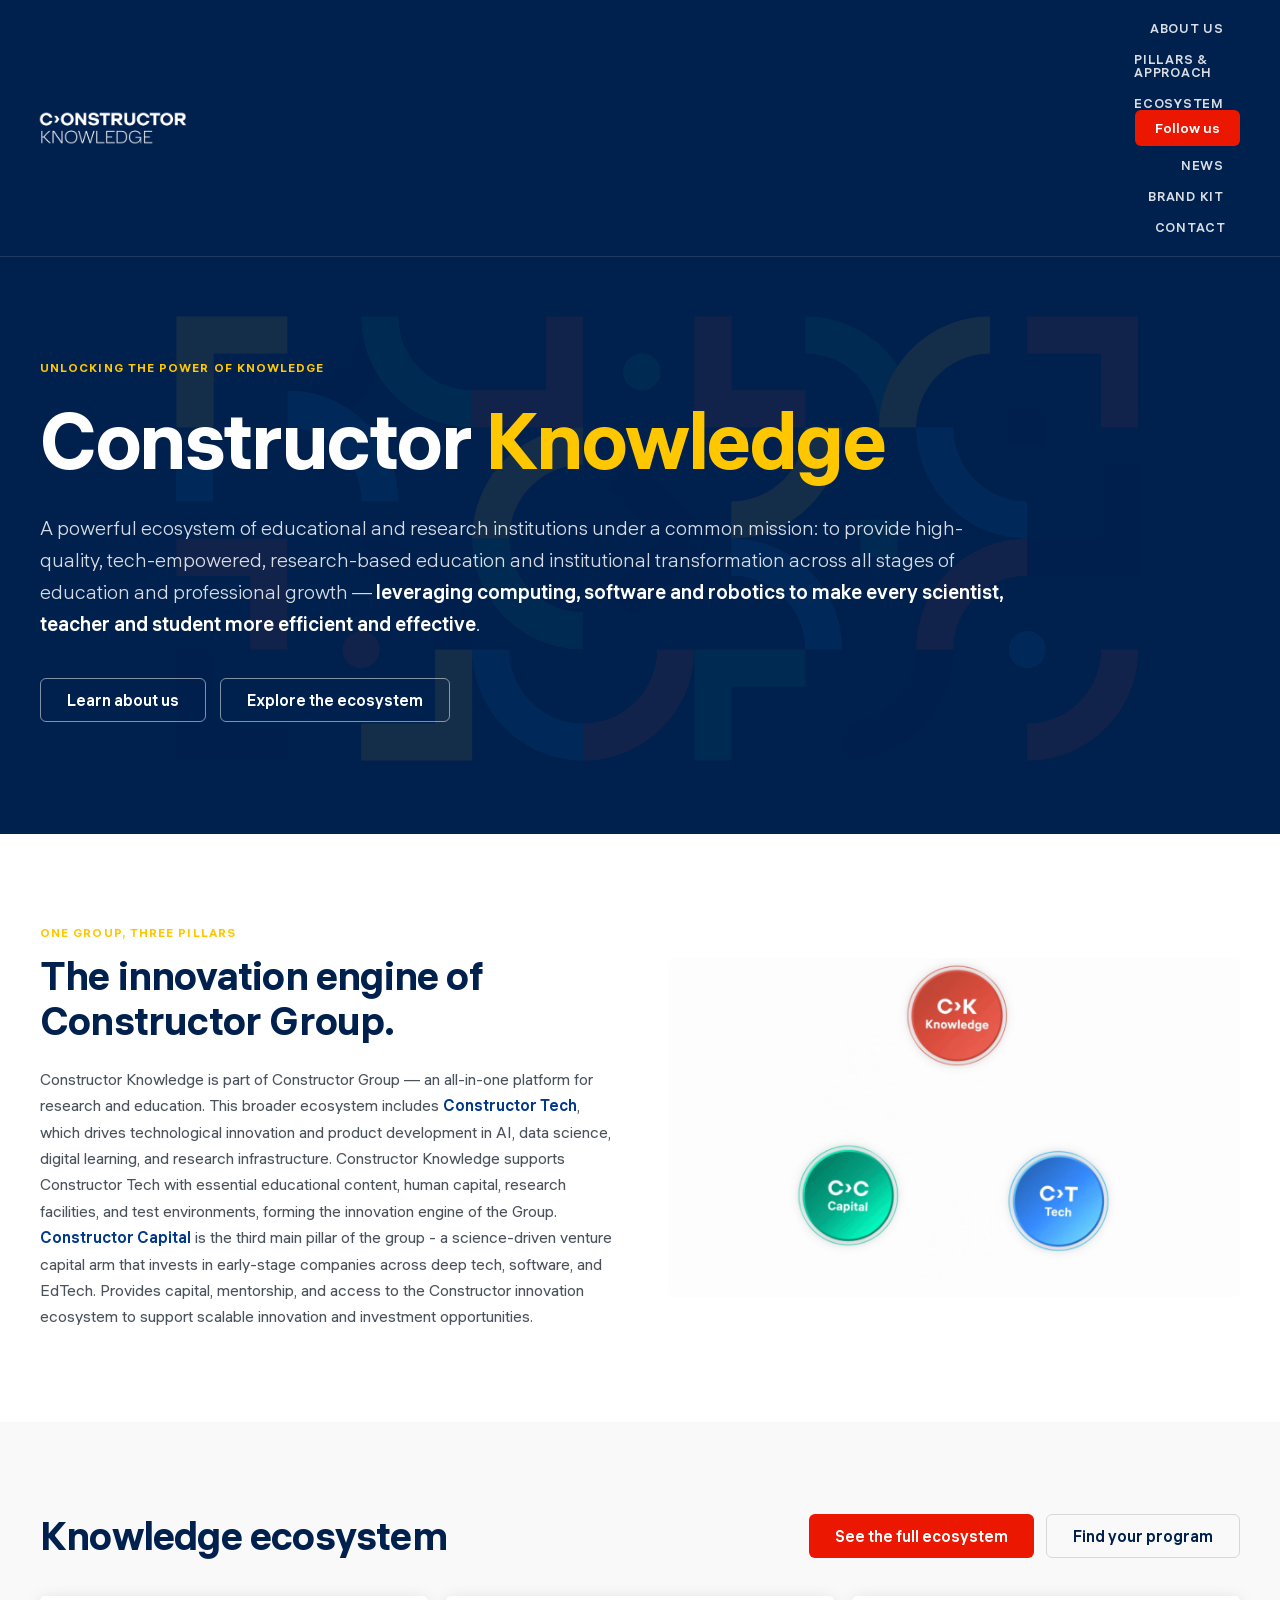
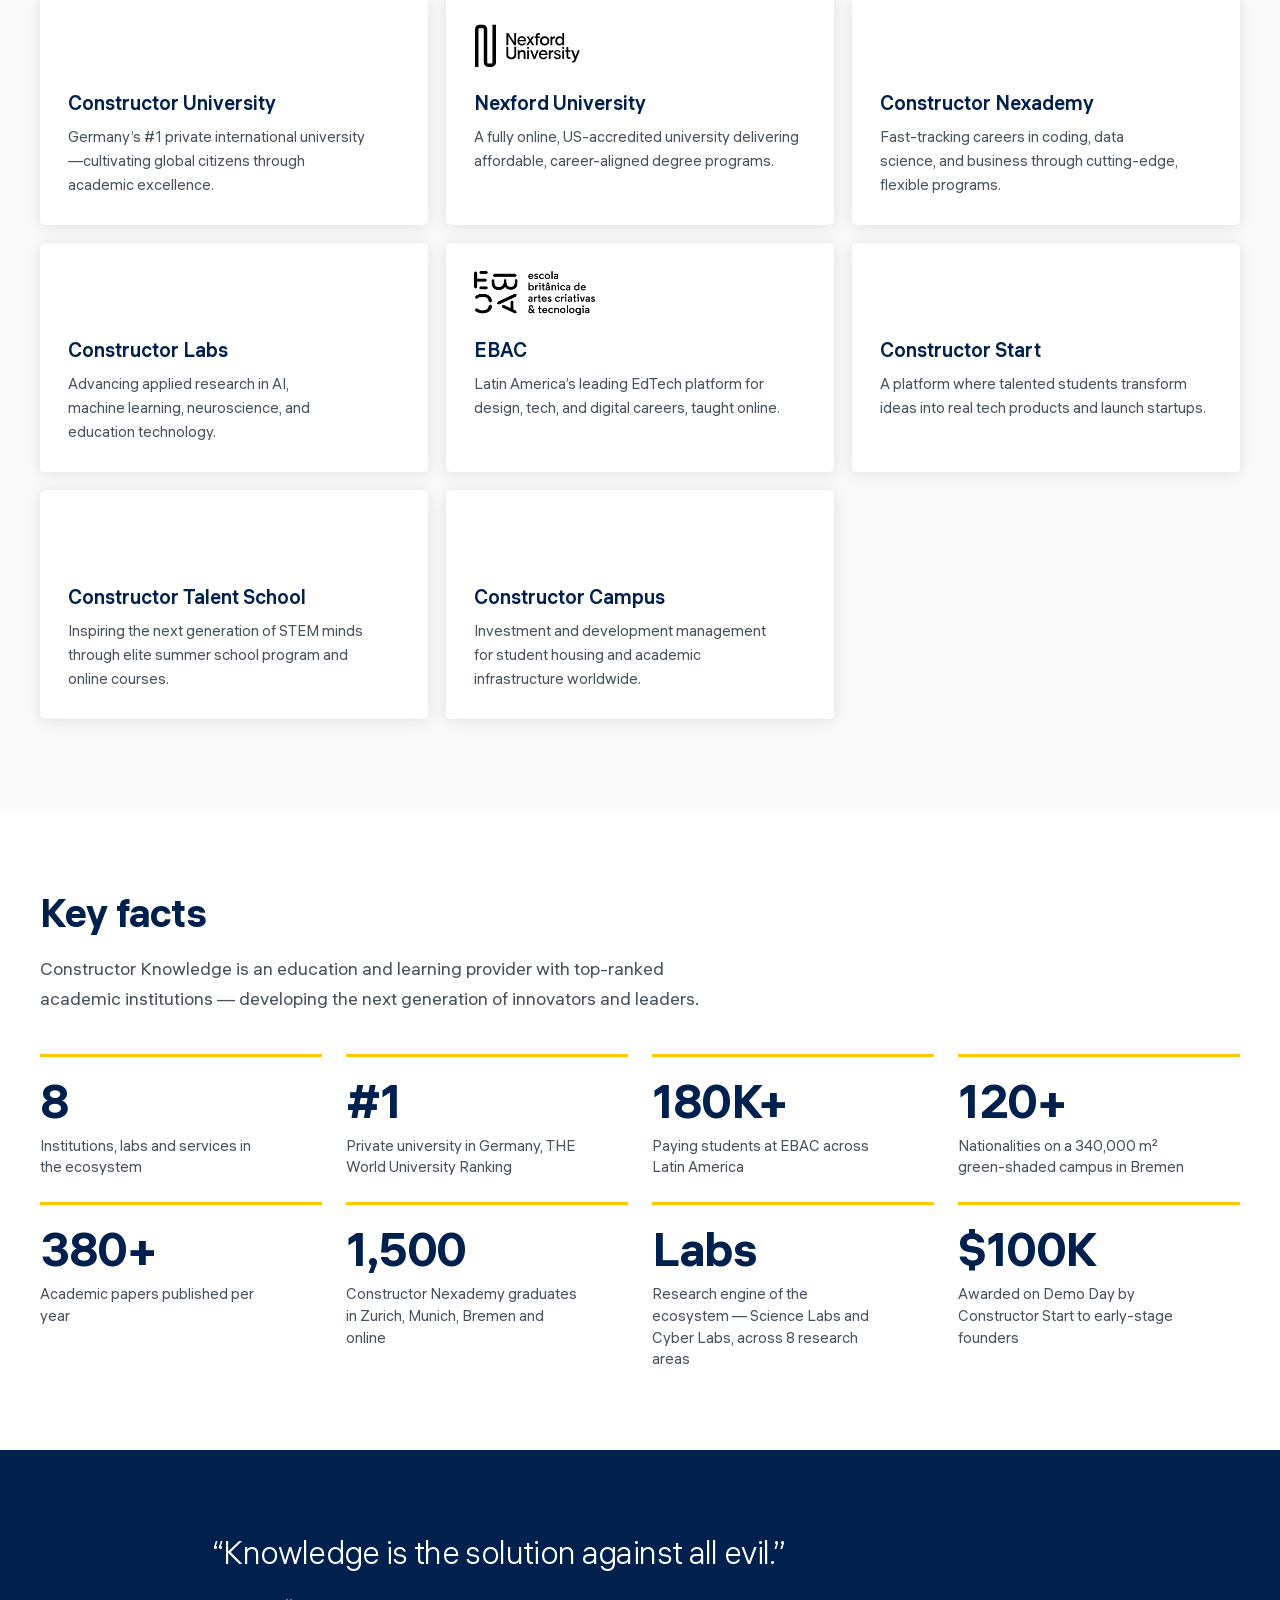
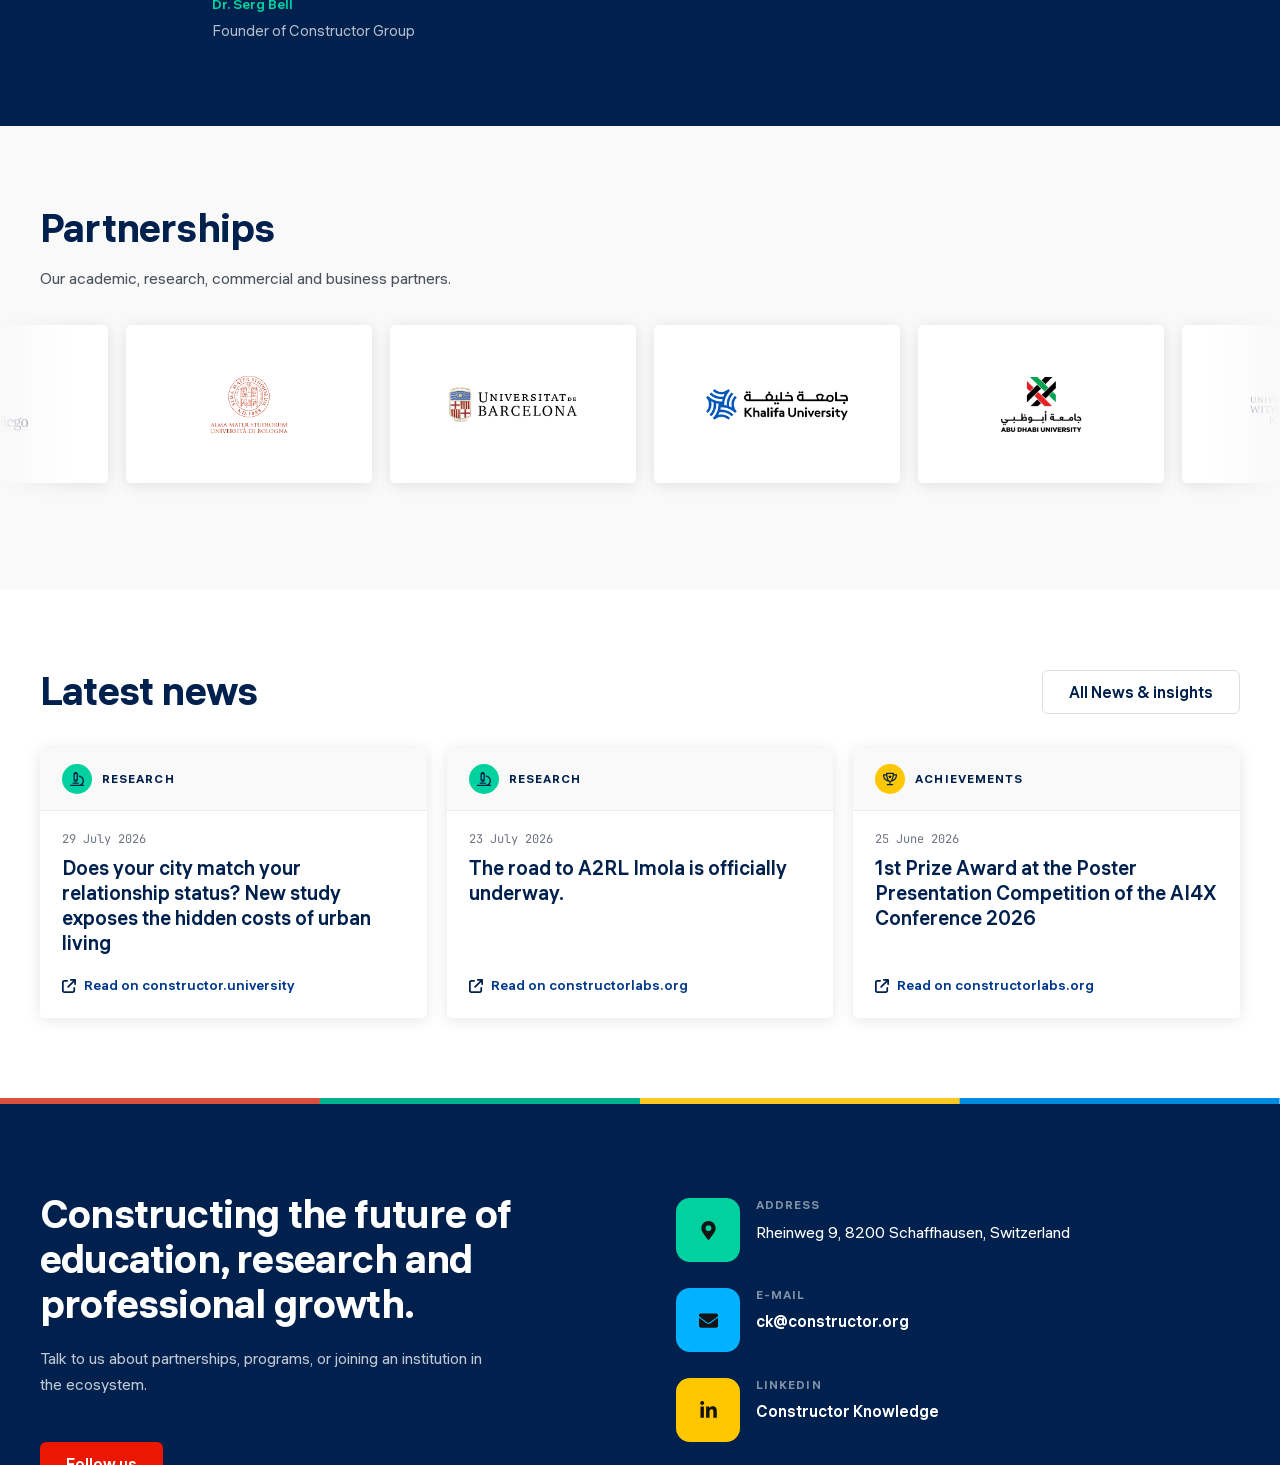
==== commit 2bf16412: "Refresh review snapshot" ====
--- a/index.html
+++ b/index.html
@@ -55,25 +55,25 @@
 /*# sourceURL=global-styles-inline-css */
 </style>
 <link rel='stylesheet' id='hfe-style-css' href='wp-content/plugins/header-footer-elementor/assets/css/header-footer-elementor.css@ver=2.9.3.css' media='all' />
-<link rel='stylesheet' id='elementor-frontend-css' href='wp-content/uploads/elementor/css/custom-frontend.min.css@ver=1787999644.css' media='all' />
+<link rel='stylesheet' id='elementor-frontend-css' href='wp-content/uploads/elementor/css/custom-frontend.min.css@ver=1788040648.css' media='all' />
 <style id="elementor-frontend-inline-css">
 .e-heading-base a, .e-paragraph-base a { all: unset; cursor: pointer; }form[data-element_type="e-form"].form-state-success [data-element_type="e-form-success-message"],form[data-element_type="e-form"].form-state-error [data-element_type="e-form-error-message"]{ display: block; }
 /*# sourceURL=elementor-frontend-inline-css */
 </style>
-<link rel='stylesheet' id='elementor-post-5-css' href='wp-content/uploads/elementor/css/post-5.css@ver=1787999644.css' media='all' />
+<link rel='stylesheet' id='elementor-post-5-css' href='wp-content/uploads/elementor/css/post-5.css@ver=1788040648.css' media='all' />
 <link rel='stylesheet' id='e-animation-fadeInUp-css' href='wp-content/plugins/elementor/assets/lib/animations/styles/fadeInUp.min.css@ver=4.2.3.css' media='all' />
 <link rel='stylesheet' id='widget-heading-css' href='wp-content/plugins/elementor/assets/css/widget-heading.min.css@ver=4.2.3.css' media='all' />
 <link rel='stylesheet' id='widget-image-css' href='wp-content/plugins/elementor/assets/css/widget-image.min.css@ver=4.2.3.css' media='all' />
-<link rel='stylesheet' id='widget-icon-box-css' href='wp-content/uploads/elementor/css/custom-widget-icon-box.min.css@ver=1787999644.css' media='all' />
-<link rel='stylesheet' id='elementor-post-481-css' href='wp-content/uploads/elementor/css/post-481.css@ver=1787999644.css' media='all' />
-<link rel='stylesheet' id='base-desktop-css' href='wp-content/uploads/elementor/css/base-desktop.css@ver=6a92b59c98461.css' media='all' />
-<link rel='stylesheet' id='base-mobile-css' href='wp-content/uploads/elementor/css/base-mobile.css@ver=6a92b59c98461.css' media='(max-width:700px)' />
-<link rel='stylesheet' id='elementor-post-60-css' href='wp-content/uploads/elementor/css/post-60.css@ver=1787999644.css' media='all' />
-<link rel='stylesheet' id='elementor-post-61-css' href='wp-content/uploads/elementor/css/post-61.css@ver=1787999644.css' media='all' />
+<link rel='stylesheet' id='widget-icon-box-css' href='wp-content/uploads/elementor/css/custom-widget-icon-box.min.css@ver=1788040648.css' media='all' />
+<link rel='stylesheet' id='elementor-post-481-css' href='wp-content/uploads/elementor/css/post-481.css@ver=1788040648.css' media='all' />
+<link rel='stylesheet' id='base-desktop-css' href='wp-content/uploads/elementor/css/base-desktop.css@ver=6a9355c8d6028.css' media='all' />
+<link rel='stylesheet' id='base-mobile-css' href='wp-content/uploads/elementor/css/base-mobile.css@ver=6a9355c8d6028.css' media='(max-width:700px)' />
+<link rel='stylesheet' id='elementor-post-60-css' href='wp-content/uploads/elementor/css/post-60.css@ver=1788040648.css' media='all' />
+<link rel='stylesheet' id='elementor-post-61-css' href='wp-content/uploads/elementor/css/post-61.css@ver=1788040649.css' media='all' />
 <link rel='stylesheet' id='hello-elementor-css' href='wp-content/themes/hello-elementor/assets/css/reset.css@ver=3.4.9.css' media='all' />
 <link rel='stylesheet' id='hello-elementor-theme-style-css' href='wp-content/themes/hello-elementor/assets/css/theme.css@ver=3.4.9.css' media='all' />
 <link rel='stylesheet' id='hello-elementor-header-footer-css' href='wp-content/themes/hello-elementor/assets/css/header-footer.css@ver=3.4.9.css' media='all' />
-<link rel='stylesheet' id='widget-icon-list-css' href='wp-content/uploads/elementor/css/custom-widget-icon-list.min.css@ver=1787999644.css' media='all' />
+<link rel='stylesheet' id='widget-icon-list-css' href='wp-content/uploads/elementor/css/custom-widget-icon-list.min.css@ver=1788040648.css' media='all' />
 <link rel='stylesheet' id='hfe-elementor-icons-css' href='wp-content/plugins/elementor/assets/lib/eicons/css/elementor-icons.min.css@ver=5.34.0.css' media='all' />
 <link rel='stylesheet' id='hfe-icons-list-css' href='wp-content/plugins/elementor/assets/css/widget-icon-list.min.css@ver=3.24.3.css' media='all' />
 <link rel='stylesheet' id='hfe-social-icons-css' href='wp-content/plugins/elementor/assets/css/widget-social-icons.min.css@ver=3.24.0.css' media='all' />
@@ -939,7 +939,7 @@
 <script id="elementor-frontend-modules-js" src="wp-content/plugins/elementor/assets/js/frontend-modules.min.js@ver=4.2.3"></script>
 <script id="jquery-ui-core-js" src="wp-includes/js/jquery/ui/core.min.js@ver=1.13.3"></script>
 <script id="elementor-frontend-js-before">
-var elementorFrontendConfig = {"environmentMode":{"edit":false,"wpPreview":false,"isScriptDebug":false},"i18n":{"shareOnFacebook":"Share on Facebook","shareOnX":"Share on X","pinIt":"Pin it","download":"Download","downloadImage":"Download image","fullscreen":"Fullscreen","zoom":"Zoom","share":"Share","playVideo":"Play Video","previous":"Previous","next":"Next","close":"Close","a11yCarouselPrevSlideMessage":"Previous slide","a11yCarouselNextSlideMessage":"Next slide","a11yCarouselFirstSlideMessage":"This is the first slide","a11yCarouselLastSlideMessage":"This is the last slide","a11yCarouselPaginationBulletMessage":"Go to slide"},"is_rtl":false,"breakpoints":{"xs":0,"sm":480,"md":701,"lg":1001,"xl":1440,"xxl":1600},"responsive":{"breakpoints":{"mobile":{"label":"Mobile Portrait","value":700,"default_value":767,"direction":"max","is_enabled":true},"mobile_extra":{"label":"Mobile Landscape","value":880,"default_value":880,"direction":"max","is_enabled":false},"tablet":{"label":"Tablet Portrait","value":1000,"default_value":1024,"direction":"max","is_enabled":true},"tablet_extra":{"label":"Tablet Landscape","value":1200,"default_value":1200,"direction":"max","is_enabled":false},"laptop":{"label":"Laptop","value":1100,"default_value":1366,"direction":"max","is_enabled":true},"widescreen":{"label":"Widescreen","value":2400,"default_value":2400,"direction":"min","is_enabled":false}},"hasCustomBreakpoints":true},"version":"4.2.3","is_static":false,"experimentalFeatures":{"e_font_icon_svg":true,"additional_custom_breakpoints":true,"container":true,"e_optimized_markup":true,"e_panel_promotions":true,"hello-theme-header-footer":true,"e_pro_free_trial_popup":true,"nested-elements":true,"e_atomic_elements":true,"atomic_widgets_should_enforce_capabilities":true,"editor_mcp":true,"e_bc_migrations":true,"e_classes":true,"global_classes_should_enforce_capabilities":true,"e_variables":true,"e_variables_manager":true,"e_opt_in_v4_page":true,"e_opt_in_v4":true,"e_components":true,"e_interactions":true,"e_widget_creation":true,"import-export-customization":true},"urls":{"assets":"\/constructor-knowledge-review\/wp-content\/plugins\/elementor\/assets\/","ajaxurl":"\/constructor-knowledge-review\/wp-admin\/admin-ajax.php","uploadUrl":"\/constructor-knowledge-review\/wp-content\/uploads"},"nonces":{"floatingButtonsClickTracking":"65aec3436d","atomicFormsSendForm":"cdda0fdd6a"},"swiperClass":"swiper","settings":{"page":[],"editorPreferences":[]},"kit":{"active_breakpoints":["viewport_mobile","viewport_tablet","viewport_laptop"],"viewport_mobile":700,"viewport_tablet":1000,"viewport_laptop":1100,"body_background_background":"classic","global_image_lightbox":"yes","lightbox_enable_counter":"yes","lightbox_enable_fullscreen":"yes","lightbox_enable_zoom":"yes","lightbox_enable_share":"yes","lightbox_title_src":"title","lightbox_description_src":"description","hello_header_logo_type":"title","hello_header_menu_layout":"horizontal","hello_footer_logo_type":"logo"},"post":{"id":481,"title":"Constructor%20Knowledge","excerpt":"","featuredImage":false}};
+var elementorFrontendConfig = {"environmentMode":{"edit":false,"wpPreview":false,"isScriptDebug":false},"i18n":{"shareOnFacebook":"Share on Facebook","shareOnX":"Share on X","pinIt":"Pin it","download":"Download","downloadImage":"Download image","fullscreen":"Fullscreen","zoom":"Zoom","share":"Share","playVideo":"Play Video","previous":"Previous","next":"Next","close":"Close","a11yCarouselPrevSlideMessage":"Previous slide","a11yCarouselNextSlideMessage":"Next slide","a11yCarouselFirstSlideMessage":"This is the first slide","a11yCarouselLastSlideMessage":"This is the last slide","a11yCarouselPaginationBulletMessage":"Go to slide"},"is_rtl":false,"breakpoints":{"xs":0,"sm":480,"md":701,"lg":1001,"xl":1440,"xxl":1600},"responsive":{"breakpoints":{"mobile":{"label":"Mobile Portrait","value":700,"default_value":767,"direction":"max","is_enabled":true},"mobile_extra":{"label":"Mobile Landscape","value":880,"default_value":880,"direction":"max","is_enabled":false},"tablet":{"label":"Tablet Portrait","value":1000,"default_value":1024,"direction":"max","is_enabled":true},"tablet_extra":{"label":"Tablet Landscape","value":1200,"default_value":1200,"direction":"max","is_enabled":false},"laptop":{"label":"Laptop","value":1100,"default_value":1366,"direction":"max","is_enabled":true},"widescreen":{"label":"Widescreen","value":2400,"default_value":2400,"direction":"min","is_enabled":false}},"hasCustomBreakpoints":true},"version":"4.2.3","is_static":false,"experimentalFeatures":{"e_font_icon_svg":true,"additional_custom_breakpoints":true,"container":true,"e_optimized_markup":true,"e_panel_promotions":true,"hello-theme-header-footer":true,"e_pro_free_trial_popup":true,"nested-elements":true,"e_atomic_elements":true,"atomic_widgets_should_enforce_capabilities":true,"editor_mcp":true,"e_bc_migrations":true,"e_classes":true,"global_classes_should_enforce_capabilities":true,"e_variables":true,"e_variables_manager":true,"e_opt_in_v4_page":true,"e_opt_in_v4":true,"e_components":true,"e_interactions":true,"e_widget_creation":true,"import-export-customization":true},"urls":{"assets":"\/constructor-knowledge-review\/wp-content\/plugins\/elementor\/assets\/","ajaxurl":"\/constructor-knowledge-review\/wp-admin\/admin-ajax.php","uploadUrl":"\/constructor-knowledge-review\/wp-content\/uploads"},"nonces":{"floatingButtonsClickTracking":"542da6fbd1","atomicFormsSendForm":"a266cb73ba"},"swiperClass":"swiper","settings":{"page":[],"editorPreferences":[]},"kit":{"active_breakpoints":["viewport_mobile","viewport_tablet","viewport_laptop"],"viewport_mobile":700,"viewport_tablet":1000,"viewport_laptop":1100,"body_background_background":"classic","global_image_lightbox":"yes","lightbox_enable_counter":"yes","lightbox_enable_fullscreen":"yes","lightbox_enable_zoom":"yes","lightbox_enable_share":"yes","lightbox_title_src":"title","lightbox_description_src":"description","hello_header_logo_type":"title","hello_header_menu_layout":"horizontal","hello_footer_logo_type":"logo"},"post":{"id":481,"title":"Constructor%20Knowledge","excerpt":"","featuredImage":false}};
 //# sourceURL=elementor-frontend-js-before
 </script>
 <script id="elementor-frontend-js" src="wp-content/plugins/elementor/assets/js/frontend.min.js@ver=4.2.3"></script>
--- a/wp-content/uploads/elementor/css/custom-frontend.min.css@ver=1788040648.css
+++ b/wp-content/uploads/elementor/css/custom-frontend.min.css@ver=1788040648.css
@@ -0,0 +1 @@
+:root{--direction-multiplier:1}body.rtl,html[dir=rtl]{--direction-multiplier:-1}.elementor-hidden{display:none}.elementor-visibility-hidden{visibility:hidden}.elementor-screen-only,.screen-reader-text,.screen-reader-text span,.ui-helper-hidden-accessible{height:1px;margin:-1px;overflow:hidden;padding:0;position:absolute;top:-10000em;width:1px;clip:rect(0,0,0,0);border:0}.elementor-clearfix:after{clear:both;content:"";display:block;height:0;width:0}.e-logo-wrapper{display:inline-block;line-height:1}.e-logo-wrapper i{color:var(--e-a-color-circle-logo);font-size:2.5em}.elementor *,.elementor :after,.elementor :before{box-sizing:border-box}.elementor a{box-shadow:none;text-decoration:none}.elementor hr{background-color:transparent;margin:0}.elementor img{border:none;border-radius:0;box-shadow:none;height:auto;max-width:100%}.elementor .elementor-widget:not(.elementor-widget-text-editor):not(.elementor-widget-theme-post-content) figure{margin:0}.elementor embed,.elementor iframe,.elementor object,.elementor video{border:none;line-height:1;margin:0;max-width:100%;width:100%}.elementor .elementor-background,.elementor .elementor-background-holder,.elementor .elementor-background-video-container{direction:ltr;inset:0;overflow:hidden;position:absolute;z-index:0}.elementor .elementor-background-video-container{pointer-events:none;transition:opacity 1s}.elementor .elementor-background-video-container.elementor-loading{opacity:0}.elementor .elementor-background-video,.elementor .elementor-background-video-embed{max-width:none}.elementor .elementor-background-video,.elementor .elementor-background-video-embed,.elementor .elementor-background-video-hosted{inset-block-start:50%;inset-inline-start:50%;position:absolute;transform:translate(-50%,-50%)}.elementor .elementor-background-video-hosted{-o-object-fit:cover;object-fit:cover}.elementor .elementor-background-overlay{inset:0;position:absolute}.elementor .elementor-background-slideshow{inset:0;position:absolute;z-index:0}.elementor .elementor-background-slideshow__slide__image{background-position:50%;background-size:cover;height:100%;width:100%}.e-con-inner>.elementor-element.elementor-absolute,.e-con>.elementor-element.elementor-absolute,.elementor-widget-wrap>.elementor-element.elementor-absolute{position:absolute}.e-con-inner>.elementor-element.elementor-fixed,.e-con>.elementor-element.elementor-fixed,.elementor-widget-wrap>.elementor-element.elementor-fixed{position:fixed}.elementor-widget-wrap .elementor-element.elementor-widget__width-auto,.elementor-widget-wrap .elementor-element.elementor-widget__width-initial{max-width:100%}@media (max-width:1000px){.elementor-widget-wrap .elementor-element.elementor-widget-tablet__width-auto,.elementor-widget-wrap .elementor-element.elementor-widget-tablet__width-initial{max-width:100%}}@media (max-width:700px){.elementor-widget-wrap .elementor-element.elementor-widget-mobile__width-auto,.elementor-widget-wrap .elementor-element.elementor-widget-mobile__width-initial{max-width:100%}}.elementor-element.elementor-absolute,.elementor-element.elementor-fixed{z-index:1}.elementor-element{--flex-direction:initial;--flex-wrap:initial;--justify-content:initial;--align-items:initial;--align-content:initial;--gap:initial;--flex-basis:initial;--flex-grow:initial;--flex-shrink:initial;--order:initial;--align-self:initial;align-self:var(--align-self);flex-basis:var(--flex-basis);flex-grow:var(--flex-grow);flex-shrink:var(--flex-shrink);order:var(--order)}.elementor-element:where(.e-con-full,.elementor-widget){align-content:var(--align-content);align-items:var(--align-items);flex-direction:var(--flex-direction);flex-wrap:var(--flex-wrap);gap:var(--row-gap) var(--column-gap);justify-content:var(--justify-content)}.elementor-invisible{visibility:hidden}.elementor-custom-embed-play{inset-block-start:50%;inset-inline-start:50%;position:absolute;transform:translate(calc(-50% * var(--direction-multiplier)),-50%)}.elementor-custom-embed-play i{color:#fff;font-size:100px;text-shadow:1px 0 6px rgba(0,0,0,.3)}.elementor-custom-embed-play svg{fill:#fff;filter:drop-shadow(1px 0 6px rgba(0,0,0,.3));height:100px;width:100px}.elementor-custom-embed-play i,.elementor-custom-embed-play svg{opacity:.8;transition:all .5s}.elementor-custom-embed-play.elementor-playing i{font-family:eicons}.elementor-custom-embed-play.elementor-playing i:before{content:"\e8fb"}.elementor-custom-embed-play.elementor-playing i,.elementor-custom-embed-play.elementor-playing svg{animation:eicon-spin 2s linear infinite}.elementor-tag{display:inline-flex}.elementor-ken-burns{transition-duration:10s;transition-property:transform;transition-timing-function:linear}.elementor-ken-burns--out{transform:scale(1.3)}.elementor-ken-burns--active{transition-duration:20s}.elementor-ken-burns--active.elementor-ken-burns--out{transform:scale(1)}.elementor-ken-burns--active.elementor-ken-burns--in{transform:scale(1.3)}.elementor-align-center{text-align:center}.elementor-align-right{text-align:right}.elementor-align-left{text-align:left}.elementor-align-center .elementor-button,.elementor-align-left .elementor-button,.elementor-align-right .elementor-button{width:auto}.elementor-align-justify .elementor-button{width:100%}@media (min-width:-1){.elementor-widescreen-align-center{text-align:center}.elementor-widescreen-align-right{text-align:right}.elementor-widescreen-align-left{text-align:left}.elementor-widescreen-align-center .elementor-button,.elementor-widescreen-align-left .elementor-button,.elementor-widescreen-align-right .elementor-button{width:auto}.elementor-widescreen-align-justify .elementor-button{width:100%}}@media (max-width:1100px){.elementor-laptop-align-center{text-align:center}.elementor-laptop-align-right{text-align:right}.elementor-laptop-align-left{text-align:left}.elementor-laptop-align-center .elementor-button,.elementor-laptop-align-left .elementor-button,.elementor-laptop-align-right .elementor-button{width:auto}.elementor-laptop-align-justify .elementor-button{width:100%}}@media (max-width:-1){.elementor-tablet_extra-align-center{text-align:center}.elementor-tablet_extra-align-right{text-align:right}.elementor-tablet_extra-align-left{text-align:left}.elementor-tablet_extra-align-center .elementor-button,.elementor-tablet_extra-align-left .elementor-button,.elementor-tablet_extra-align-right .elementor-button{width:auto}.elementor-tablet_extra-align-justify .elementor-button{width:100%}}@media (max-width:1000px){.elementor-tablet-align-center{text-align:center}.elementor-tablet-align-right{text-align:right}.elementor-tablet-align-left{text-align:left}.elementor-tablet-align-center .elementor-button,.elementor-tablet-align-left .elementor-button,.elementor-tablet-align-right .elementor-button{width:auto}.elementor-tablet-align-justify .elementor-button{width:100%}}@media (max-width:-1){.elementor-mobile_extra-align-center{text-align:center}.elementor-mobile_extra-align-right{text-align:right}.elementor-mobile_extra-align-left{text-align:left}.elementor-mobile_extra-align-center .elementor-button,.elementor-mobile_extra-align-left .elementor-button,.elementor-mobile_extra-align-right .elementor-button{width:auto}.elementor-mobile_extra-align-justify .elementor-button{width:100%}}@media (max-width:700px){.elementor-mobile-align-center{text-align:center}.elementor-mobile-align-right{text-align:right}.elementor-mobile-align-left{text-align:left}.elementor-mobile-align-center .elementor-button,.elementor-mobile-align-left .elementor-button,.elementor-mobile-align-right .elementor-button{width:auto}.elementor-mobile-align-justify .elementor-button{width:100%}}:root{--page-title-display:block}.elementor-page-title,h1.entry-title{display:var(--page-title-display)}@keyframes eicon-spin{0%{transform:rotate(0deg)}to{transform:rotate(359deg)}}.eicon-animation-spin{animation:eicon-spin 2s linear infinite}.elementor-section{position:relative}.elementor-section .elementor-container{display:flex;margin-inline:auto;position:relative}@media (max-width:1000px){.elementor-section .elementor-container{flex-wrap:wrap}}.elementor-section.elementor-section-boxed>.elementor-container{max-width:1140px}.elementor-section.elementor-section-stretched{position:relative;width:100%}.elementor-section.elementor-section-items-top>.elementor-container{align-items:flex-start}.elementor-section.elementor-section-items-middle>.elementor-container{align-items:center}.elementor-section.elementor-section-items-bottom>.elementor-container{align-items:flex-end}@media (min-width:701px){.elementor-section.elementor-section-height-full{height:100vh}.elementor-section.elementor-section-height-full>.elementor-container{height:100%}}.elementor-bc-flex-widget .elementor-section-content-top>.elementor-container>.elementor-column>.elementor-widget-wrap{align-items:flex-start}.elementor-bc-flex-widget .elementor-section-content-middle>.elementor-container>.elementor-column>.elementor-widget-wrap{align-items:center}.elementor-bc-flex-widget .elementor-section-content-bottom>.elementor-container>.elementor-column>.elementor-widget-wrap{align-items:flex-end}.elementor-widget-wrap{align-content:flex-start;flex-wrap:wrap;position:relative;width:100%}.elementor:not(.elementor-bc-flex-widget) .elementor-widget-wrap{display:flex}.elementor-widget-wrap>.elementor-element{width:100%}.elementor-widget-wrap.e-swiper-container{width:calc(100% - (var(--e-column-margin-left, 0px) + var(--e-column-margin-right, 0px)))}.elementor-widget{position:relative}.elementor-widget:not(:last-child){margin-block-end:var(--kit-widget-spacing,20px)}.elementor-widget:not(:last-child).elementor-absolute,.elementor-widget:not(:last-child).elementor-widget__width-auto,.elementor-widget:not(:last-child).elementor-widget__width-initial{margin-block-end:0}.elementor-column{display:flex;min-height:1px;position:relative}.elementor-column-gap-narrow>.elementor-column>.elementor-element-populated{padding:5px}.elementor-column-gap-default>.elementor-column>.elementor-element-populated{padding:10px}.elementor-column-gap-extended>.elementor-column>.elementor-element-populated{padding:15px}.elementor-column-gap-wide>.elementor-column>.elementor-element-populated{padding:20px}.elementor-column-gap-wider>.elementor-column>.elementor-element-populated{padding:30px}.elementor-inner-section .elementor-column-gap-no .elementor-element-populated{padding:0}@media (min-width:701px){.elementor-column.elementor-col-10,.elementor-column[data-col="10"]{width:10%}.elementor-column.elementor-col-11,.elementor-column[data-col="11"]{width:11.111%}.elementor-column.elementor-col-12,.elementor-column[data-col="12"]{width:12.5%}.elementor-column.elementor-col-14,.elementor-column[data-col="14"]{width:14.285%}.elementor-column.elementor-col-16,.elementor-column[data-col="16"]{width:16.666%}.elementor-column.elementor-col-20,.elementor-column[data-col="20"]{width:20%}.elementor-column.elementor-col-25,.elementor-column[data-col="25"]{width:25%}.elementor-column.elementor-col-30,.elementor-column[data-col="30"]{width:30%}.elementor-column.elementor-col-33,.elementor-column[data-col="33"]{width:33.333%}.elementor-column.elementor-col-40,.elementor-column[data-col="40"]{width:40%}.elementor-column.elementor-col-50,.elementor-column[data-col="50"]{width:50%}.elementor-column.elementor-col-60,.elementor-column[data-col="60"]{width:60%}.elementor-column.elementor-col-66,.elementor-column[data-col="66"]{width:66.666%}.elementor-column.elementor-col-70,.elementor-column[data-col="70"]{width:70%}.elementor-column.elementor-col-75,.elementor-column[data-col="75"]{width:75%}.elementor-column.elementor-col-80,.elementor-column[data-col="80"]{width:80%}.elementor-column.elementor-col-83,.elementor-column[data-col="83"]{width:83.333%}.elementor-column.elementor-col-90,.elementor-column[data-col="90"]{width:90%}.elementor-column.elementor-col-100,.elementor-column[data-col="100"]{width:100%}}@media (max-width:479px){.elementor-column.elementor-xs-10{width:10%}.elementor-column.elementor-xs-11{width:11.111%}.elementor-column.elementor-xs-12{width:12.5%}.elementor-column.elementor-xs-14{width:14.285%}.elementor-column.elementor-xs-16{width:16.666%}.elementor-column.elementor-xs-20{width:20%}.elementor-column.elementor-xs-25{width:25%}.elementor-column.elementor-xs-30{width:30%}.elementor-column.elementor-xs-33{width:33.333%}.elementor-column.elementor-xs-40{width:40%}.elementor-column.elementor-xs-50{width:50%}.elementor-column.elementor-xs-60{width:60%}.elementor-column.elementor-xs-66{width:66.666%}.elementor-column.elementor-xs-70{width:70%}.elementor-column.elementor-xs-75{width:75%}.elementor-column.elementor-xs-80{width:80%}.elementor-column.elementor-xs-83{width:83.333%}.elementor-column.elementor-xs-90{width:90%}.elementor-column.elementor-xs-100{width:100%}}@media (max-width:700px){.elementor-column.elementor-sm-10{width:10%}.elementor-column.elementor-sm-11{width:11.111%}.elementor-column.elementor-sm-12{width:12.5%}.elementor-column.elementor-sm-14{width:14.285%}.elementor-column.elementor-sm-16{width:16.666%}.elementor-column.elementor-sm-20{width:20%}.elementor-column.elementor-sm-25{width:25%}.elementor-column.elementor-sm-30{width:30%}.elementor-column.elementor-sm-33{width:33.333%}.elementor-column.elementor-sm-40{width:40%}.elementor-column.elementor-sm-50{width:50%}.elementor-column.elementor-sm-60{width:60%}.elementor-column.elementor-sm-66{width:66.666%}.elementor-column.elementor-sm-70{width:70%}.elementor-column.elementor-sm-75{width:75%}.elementor-column.elementor-sm-80{width:80%}.elementor-column.elementor-sm-83{width:83.333%}.elementor-column.elementor-sm-90{width:90%}.elementor-column.elementor-sm-100{width:100%}}@media (min-width:701px) and (max-width:1000px){.elementor-column.elementor-md-10{width:10%}.elementor-column.elementor-md-11{width:11.111%}.elementor-column.elementor-md-12{width:12.5%}.elementor-column.elementor-md-14{width:14.285%}.elementor-column.elementor-md-16{width:16.666%}.elementor-column.elementor-md-20{width:20%}.elementor-column.elementor-md-25{width:25%}.elementor-column.elementor-md-30{width:30%}.elementor-column.elementor-md-33{width:33.333%}.elementor-column.elementor-md-40{width:40%}.elementor-column.elementor-md-50{width:50%}.elementor-column.elementor-md-60{width:60%}.elementor-column.elementor-md-66{width:66.666%}.elementor-column.elementor-md-70{width:70%}.elementor-column.elementor-md-75{width:75%}.elementor-column.elementor-md-80{width:80%}.elementor-column.elementor-md-83{width:83.333%}.elementor-column.elementor-md-90{width:90%}.elementor-column.elementor-md-100{width:100%}}@media (min-width:-1){.elementor-reverse-widescreen>.elementor-container>:first-child{order:10}.elementor-reverse-widescreen>.elementor-container>:nth-child(2){order:9}.elementor-reverse-widescreen>.elementor-container>:nth-child(3){order:8}.elementor-reverse-widescreen>.elementor-container>:nth-child(4){order:7}.elementor-reverse-widescreen>.elementor-container>:nth-child(5){order:6}.elementor-reverse-widescreen>.elementor-container>:nth-child(6){order:5}.elementor-reverse-widescreen>.elementor-container>:nth-child(7){order:4}.elementor-reverse-widescreen>.elementor-container>:nth-child(8){order:3}.elementor-reverse-widescreen>.elementor-container>:nth-child(9){order:2}.elementor-reverse-widescreen>.elementor-container>:nth-child(10){order:1}}@media (min-width:1001px) and (max-width:1100px){.elementor-reverse-laptop>.elementor-container>:first-child{order:10}.elementor-reverse-laptop>.elementor-container>:nth-child(2){order:9}.elementor-reverse-laptop>.elementor-container>:nth-child(3){order:8}.elementor-reverse-laptop>.elementor-container>:nth-child(4){order:7}.elementor-reverse-laptop>.elementor-container>:nth-child(5){order:6}.elementor-reverse-laptop>.elementor-container>:nth-child(6){order:5}.elementor-reverse-laptop>.elementor-container>:nth-child(7){order:4}.elementor-reverse-laptop>.elementor-container>:nth-child(8){order:3}.elementor-reverse-laptop>.elementor-container>:nth-child(9){order:2}.elementor-reverse-laptop>.elementor-container>:nth-child(10){order:1}}@media (min-width:-1) and (max-width:1100px){.elementor-reverse-laptop>.elementor-container>:first-child{order:10}.elementor-reverse-laptop>.elementor-container>:nth-child(2){order:9}.elementor-reverse-laptop>.elementor-container>:nth-child(3){order:8}.elementor-reverse-laptop>.elementor-container>:nth-child(4){order:7}.elementor-reverse-laptop>.elementor-container>:nth-child(5){order:6}.elementor-reverse-laptop>.elementor-container>:nth-child(6){order:5}.elementor-reverse-laptop>.elementor-container>:nth-child(7){order:4}.elementor-reverse-laptop>.elementor-container>:nth-child(8){order:3}.elementor-reverse-laptop>.elementor-container>:nth-child(9){order:2}.elementor-reverse-laptop>.elementor-container>:nth-child(10){order:1}}@media (min-width:1001px) and (max-width:-1){.elementor-reverse-laptop>.elementor-container>:first-child,.elementor-reverse-laptop>.elementor-container>:nth-child(10),.elementor-reverse-laptop>.elementor-container>:nth-child(2),.elementor-reverse-laptop>.elementor-container>:nth-child(3),.elementor-reverse-laptop>.elementor-container>:nth-child(4),.elementor-reverse-laptop>.elementor-container>:nth-child(5),.elementor-reverse-laptop>.elementor-container>:nth-child(6),.elementor-reverse-laptop>.elementor-container>:nth-child(7),.elementor-reverse-laptop>.elementor-container>:nth-child(8),.elementor-reverse-laptop>.elementor-container>:nth-child(9){order:0}.elementor-reverse-tablet_extra>.elementor-container>:first-child{order:10}.elementor-reverse-tablet_extra>.elementor-container>:nth-child(2){order:9}.elementor-reverse-tablet_extra>.elementor-container>:nth-child(3){order:8}.elementor-reverse-tablet_extra>.elementor-container>:nth-child(4){order:7}.elementor-reverse-tablet_extra>.elementor-container>:nth-child(5){order:6}.elementor-reverse-tablet_extra>.elementor-container>:nth-child(6){order:5}.elementor-reverse-tablet_extra>.elementor-container>:nth-child(7){order:4}.elementor-reverse-tablet_extra>.elementor-container>:nth-child(8){order:3}.elementor-reverse-tablet_extra>.elementor-container>:nth-child(9){order:2}.elementor-reverse-tablet_extra>.elementor-container>:nth-child(10){order:1}}@media (min-width:701px) and (max-width:1000px){.elementor-reverse-tablet>.elementor-container>:first-child{order:10}.elementor-reverse-tablet>.elementor-container>:nth-child(2){order:9}.elementor-reverse-tablet>.elementor-container>:nth-child(3){order:8}.elementor-reverse-tablet>.elementor-container>:nth-child(4){order:7}.elementor-reverse-tablet>.elementor-container>:nth-child(5){order:6}.elementor-reverse-tablet>.elementor-container>:nth-child(6){order:5}.elementor-reverse-tablet>.elementor-container>:nth-child(7){order:4}.elementor-reverse-tablet>.elementor-container>:nth-child(8){order:3}.elementor-reverse-tablet>.elementor-container>:nth-child(9){order:2}.elementor-reverse-tablet>.elementor-container>:nth-child(10){order:1}}@media (min-width:-1) and (max-width:1000px){.elementor-reverse-tablet>.elementor-container>:first-child{order:10}.elementor-reverse-tablet>.elementor-container>:nth-child(2){order:9}.elementor-reverse-tablet>.elementor-container>:nth-child(3){order:8}.elementor-reverse-tablet>.elementor-container>:nth-child(4){order:7}.elementor-reverse-tablet>.elementor-container>:nth-child(5){order:6}.elementor-reverse-tablet>.elementor-container>:nth-child(6){order:5}.elementor-reverse-tablet>.elementor-container>:nth-child(7){order:4}.elementor-reverse-tablet>.elementor-container>:nth-child(8){order:3}.elementor-reverse-tablet>.elementor-container>:nth-child(9){order:2}.elementor-reverse-tablet>.elementor-container>:nth-child(10){order:1}}@media (min-width:701px) and (max-width:-1){.elementor-reverse-tablet>.elementor-container>:first-child,.elementor-reverse-tablet>.elementor-container>:nth-child(10),.elementor-reverse-tablet>.elementor-container>:nth-child(2),.elementor-reverse-tablet>.elementor-container>:nth-child(3),.elementor-reverse-tablet>.elementor-container>:nth-child(4),.elementor-reverse-tablet>.elementor-container>:nth-child(5),.elementor-reverse-tablet>.elementor-container>:nth-child(6),.elementor-reverse-tablet>.elementor-container>:nth-child(7),.elementor-reverse-tablet>.elementor-container>:nth-child(8),.elementor-reverse-tablet>.elementor-container>:nth-child(9){order:0}.elementor-reverse-mobile_extra>.elementor-container>:first-child{order:10}.elementor-reverse-mobile_extra>.elementor-container>:nth-child(2){order:9}.elementor-reverse-mobile_extra>.elementor-container>:nth-child(3){order:8}.elementor-reverse-mobile_extra>.elementor-container>:nth-child(4){order:7}.elementor-reverse-mobile_extra>.elementor-container>:nth-child(5){order:6}.elementor-reverse-mobile_extra>.elementor-container>:nth-child(6){order:5}.elementor-reverse-mobile_extra>.elementor-container>:nth-child(7){order:4}.elementor-reverse-mobile_extra>.elementor-container>:nth-child(8){order:3}.elementor-reverse-mobile_extra>.elementor-container>:nth-child(9){order:2}.elementor-reverse-mobile_extra>.elementor-container>:nth-child(10){order:1}}@media (max-width:700px){.elementor-reverse-mobile>.elementor-container>:first-child{order:10}.elementor-reverse-mobile>.elementor-container>:nth-child(2){order:9}.elementor-reverse-mobile>.elementor-container>:nth-child(3){order:8}.elementor-reverse-mobile>.elementor-container>:nth-child(4){order:7}.elementor-reverse-mobile>.elementor-container>:nth-child(5){order:6}.elementor-reverse-mobile>.elementor-container>:nth-child(6){order:5}.elementor-reverse-mobile>.elementor-container>:nth-child(7){order:4}.elementor-reverse-mobile>.elementor-container>:nth-child(8){order:3}.elementor-reverse-mobile>.elementor-container>:nth-child(9){order:2}.elementor-reverse-mobile>.elementor-container>:nth-child(10){order:1}.elementor-column{width:100%}}.elementor-grid{display:grid;grid-column-gap:var(--grid-column-gap);grid-row-gap:var(--grid-row-gap)}.elementor-grid .elementor-grid-item{min-width:0}.elementor-grid-0 .elementor-grid{display:inline-block;margin-block-end:calc(-1 * var(--grid-row-gap));width:100%;word-spacing:var(--grid-column-gap)}.elementor-grid-0 .elementor-grid .elementor-grid-item{display:inline-block;margin-block-end:var(--grid-row-gap);word-break:break-word}.elementor-grid-1 .elementor-grid{grid-template-columns:repeat(1,1fr)}.elementor-grid-2 .elementor-grid{grid-template-columns:repeat(2,1fr)}.elementor-grid-3 .elementor-grid{grid-template-columns:repeat(3,1fr)}.elementor-grid-4 .elementor-grid{grid-template-columns:repeat(4,1fr)}.elementor-grid-5 .elementor-grid{grid-template-columns:repeat(5,1fr)}.elementor-grid-6 .elementor-grid{grid-template-columns:repeat(6,1fr)}.elementor-grid-7 .elementor-grid{grid-template-columns:repeat(7,1fr)}.elementor-grid-8 .elementor-grid{grid-template-columns:repeat(8,1fr)}.elementor-grid-9 .elementor-grid{grid-template-columns:repeat(9,1fr)}.elementor-grid-10 .elementor-grid{grid-template-columns:repeat(10,1fr)}.elementor-grid-11 .elementor-grid{grid-template-columns:repeat(11,1fr)}.elementor-grid-12 .elementor-grid{grid-template-columns:repeat(12,1fr)}@media (min-width:-1){.elementor-grid-widescreen-0 .elementor-grid{display:inline-block;margin-block-end:calc(-1 * var(--grid-row-gap));width:100%;word-spacing:var(--grid-column-gap)}.elementor-grid-widescreen-0 .elementor-grid .elementor-grid-item{display:inline-block;margin-block-end:var(--grid-row-gap);word-break:break-word}.elementor-grid-widescreen-1 .elementor-grid{grid-template-columns:repeat(1,1fr)}.elementor-grid-widescreen-2 .elementor-grid{grid-template-columns:repeat(2,1fr)}.elementor-grid-widescreen-3 .elementor-grid{grid-template-columns:repeat(3,1fr)}.elementor-grid-widescreen-4 .elementor-grid{grid-template-columns:repeat(4,1fr)}.elementor-grid-widescreen-5 .elementor-grid{grid-template-columns:repeat(5,1fr)}.elementor-grid-widescreen-6 .elementor-grid{grid-template-columns:repeat(6,1fr)}.elementor-grid-widescreen-7 .elementor-grid{grid-template-columns:repeat(7,1fr)}.elementor-grid-widescreen-8 .elementor-grid{grid-template-columns:repeat(8,1fr)}.elementor-grid-widescreen-9 .elementor-grid{grid-template-columns:repeat(9,1fr)}.elementor-grid-widescreen-10 .elementor-grid{grid-template-columns:repeat(10,1fr)}.elementor-grid-widescreen-11 .elementor-grid{grid-template-columns:repeat(11,1fr)}.elementor-grid-widescreen-12 .elementor-grid{grid-template-columns:repeat(12,1fr)}}@media (max-width:1100px){.elementor-grid-laptop-0 .elementor-grid{display:inline-block;margin-block-end:calc(-1 * var(--grid-row-gap));width:100%;word-spacing:var(--grid-column-gap)}.elementor-grid-laptop-0 .elementor-grid .elementor-grid-item{display:inline-block;margin-block-end:var(--grid-row-gap);word-break:break-word}.elementor-grid-laptop-1 .elementor-grid{grid-template-columns:repeat(1,1fr)}.elementor-grid-laptop-2 .elementor-grid{grid-template-columns:repeat(2,1fr)}.elementor-grid-laptop-3 .elementor-grid{grid-template-columns:repeat(3,1fr)}.elementor-grid-laptop-4 .elementor-grid{grid-template-columns:repeat(4,1fr)}.elementor-grid-laptop-5 .elementor-grid{grid-template-columns:repeat(5,1fr)}.elementor-grid-laptop-6 .elementor-grid{grid-template-columns:repeat(6,1fr)}.elementor-grid-laptop-7 .elementor-grid{grid-template-columns:repeat(7,1fr)}.elementor-grid-laptop-8 .elementor-grid{grid-template-columns:repeat(8,1fr)}.elementor-grid-laptop-9 .elementor-grid{grid-template-columns:repeat(9,1fr)}.elementor-grid-laptop-10 .elementor-grid{grid-template-columns:repeat(10,1fr)}.elementor-grid-laptop-11 .elementor-grid{grid-template-columns:repeat(11,1fr)}.elementor-grid-laptop-12 .elementor-grid{grid-template-columns:repeat(12,1fr)}}@media (max-width:-1){.elementor-grid-tablet_extra-0 .elementor-grid{display:inline-block;margin-block-end:calc(-1 * var(--grid-row-gap));width:100%;word-spacing:var(--grid-column-gap)}.elementor-grid-tablet_extra-0 .elementor-grid .elementor-grid-item{display:inline-block;margin-block-end:var(--grid-row-gap);word-break:break-word}.elementor-grid-tablet_extra-1 .elementor-grid{grid-template-columns:repeat(1,1fr)}.elementor-grid-tablet_extra-2 .elementor-grid{grid-template-columns:repeat(2,1fr)}.elementor-grid-tablet_extra-3 .elementor-grid{grid-template-columns:repeat(3,1fr)}.elementor-grid-tablet_extra-4 .elementor-grid{grid-template-columns:repeat(4,1fr)}.elementor-grid-tablet_extra-5 .elementor-grid{grid-template-columns:repeat(5,1fr)}.elementor-grid-tablet_extra-6 .elementor-grid{grid-template-columns:repeat(6,1fr)}.elementor-grid-tablet_extra-7 .elementor-grid{grid-template-columns:repeat(7,1fr)}.elementor-grid-tablet_extra-8 .elementor-grid{grid-template-columns:repeat(8,1fr)}.elementor-grid-tablet_extra-9 .elementor-grid{grid-template-columns:repeat(9,1fr)}.elementor-grid-tablet_extra-10 .elementor-grid{grid-template-columns:repeat(10,1fr)}.elementor-grid-tablet_extra-11 .elementor-grid{grid-template-columns:repeat(11,1fr)}.elementor-grid-tablet_extra-12 .elementor-grid{grid-template-columns:repeat(12,1fr)}}@media (max-width:1000px){.elementor-grid-tablet-0 .elementor-grid{display:inline-block;margin-block-end:calc(-1 * var(--grid-row-gap));width:100%;word-spacing:var(--grid-column-gap)}.elementor-grid-tablet-0 .elementor-grid .elementor-grid-item{display:inline-block;margin-block-end:var(--grid-row-gap);word-break:break-word}.elementor-grid-tablet-1 .elementor-grid{grid-template-columns:repeat(1,1fr)}.elementor-grid-tablet-2 .elementor-grid{grid-template-columns:repeat(2,1fr)}.elementor-grid-tablet-3 .elementor-grid{grid-template-columns:repeat(3,1fr)}.elementor-grid-tablet-4 .elementor-grid{grid-template-columns:repeat(4,1fr)}.elementor-grid-tablet-5 .elementor-grid{grid-template-columns:repeat(5,1fr)}.elementor-grid-tablet-6 .elementor-grid{grid-template-columns:repeat(6,1fr)}.elementor-grid-tablet-7 .elementor-grid{grid-template-columns:repeat(7,1fr)}.elementor-grid-tablet-8 .elementor-grid{grid-template-columns:repeat(8,1fr)}.elementor-grid-tablet-9 .elementor-grid{grid-template-columns:repeat(9,1fr)}.elementor-grid-tablet-10 .elementor-grid{grid-template-columns:repeat(10,1fr)}.elementor-grid-tablet-11 .elementor-grid{grid-template-columns:repeat(11,1fr)}.elementor-grid-tablet-12 .elementor-grid{grid-template-columns:repeat(12,1fr)}}@media (max-width:-1){.elementor-grid-mobile_extra-0 .elementor-grid{display:inline-block;margin-block-end:calc(-1 * var(--grid-row-gap));width:100%;word-spacing:var(--grid-column-gap)}.elementor-grid-mobile_extra-0 .elementor-grid .elementor-grid-item{display:inline-block;margin-block-end:var(--grid-row-gap);word-break:break-word}.elementor-grid-mobile_extra-1 .elementor-grid{grid-template-columns:repeat(1,1fr)}.elementor-grid-mobile_extra-2 .elementor-grid{grid-template-columns:repeat(2,1fr)}.elementor-grid-mobile_extra-3 .elementor-grid{grid-template-columns:repeat(3,1fr)}.elementor-grid-mobile_extra-4 .elementor-grid{grid-template-columns:repeat(4,1fr)}.elementor-grid-mobile_extra-5 .elementor-grid{grid-template-columns:repeat(5,1fr)}.elementor-grid-mobile_extra-6 .elementor-grid{grid-template-columns:repeat(6,1fr)}.elementor-grid-mobile_extra-7 .elementor-grid{grid-template-columns:repeat(7,1fr)}.elementor-grid-mobile_extra-8 .elementor-grid{grid-template-columns:repeat(8,1fr)}.elementor-grid-mobile_extra-9 .elementor-grid{grid-template-columns:repeat(9,1fr)}.elementor-grid-mobile_extra-10 .elementor-grid{grid-template-columns:repeat(10,1fr)}.elementor-grid-mobile_extra-11 .elementor-grid{grid-template-columns:repeat(11,1fr)}.elementor-grid-mobile_extra-12 .elementor-grid{grid-template-columns:repeat(12,1fr)}}@media (max-width:700px){.elementor-grid-mobile-0 .elementor-grid{display:inline-block;margin-block-end:calc(-1 * var(--grid-row-gap));width:100%;word-spacing:var(--grid-column-gap)}.elementor-grid-mobile-0 .elementor-grid .elementor-grid-item{display:inline-block;margin-block-end:var(--grid-row-gap);word-break:break-word}.elementor-grid-mobile-1 .elementor-grid{grid-template-columns:repeat(1,1fr)}.elementor-grid-mobile-2 .elementor-grid{grid-template-columns:repeat(2,1fr)}.elementor-grid-mobile-3 .elementor-grid{grid-template-columns:repeat(3,1fr)}.elementor-grid-mobile-4 .elementor-grid{grid-template-columns:repeat(4,1fr)}.elementor-grid-mobile-5 .elementor-grid{grid-template-columns:repeat(5,1fr)}.elementor-grid-mobile-6 .elementor-grid{grid-template-columns:repeat(6,1fr)}.elementor-grid-mobile-7 .elementor-grid{grid-template-columns:repeat(7,1fr)}.elementor-grid-mobile-8 .elementor-grid{grid-template-columns:repeat(8,1fr)}.elementor-grid-mobile-9 .elementor-grid{grid-template-columns:repeat(9,1fr)}.elementor-grid-mobile-10 .elementor-grid{grid-template-columns:repeat(10,1fr)}.elementor-grid-mobile-11 .elementor-grid{grid-template-columns:repeat(11,1fr)}.elementor-grid-mobile-12 .elementor-grid{grid-template-columns:repeat(12,1fr)}}@media (min-width:1101px){#elementor-device-mode:after{content:"desktop"}}@media (min-width:-1){#elementor-device-mode:after{content:"widescreen"}}@media (max-width:1100px){#elementor-device-mode:after{content:"laptop"}}@media (max-width:-1){#elementor-device-mode:after{content:"tablet_extra"}}@media (max-width:1000px){#elementor-device-mode:after{content:"tablet"}}@media (max-width:-1){#elementor-device-mode:after{content:"mobile_extra"}}@media (max-width:700px){#elementor-device-mode:after{content:"mobile"}}@media (prefers-reduced-motion:no-preference){html{scroll-behavior:smooth}}.e-con{--border-radius:0;--border-top-width:0px;--border-right-width:0px;--border-bottom-width:0px;--border-left-width:0px;--border-style:initial;--border-color:initial;--container-widget-width:100%;--container-widget-height:initial;--container-widget-flex-grow:0;--container-widget-align-self:initial;--content-width:min(100%,var(--container-max-width,1140px));--width:100%;--min-height:initial;--height:auto;--text-align:initial;--margin-top:0px;--margin-right:0px;--margin-bottom:0px;--margin-left:0px;--padding-top:var(--container-default-padding-top,10px);--padding-right:var(--container-default-padding-right,10px);--padding-bottom:var(--container-default-padding-bottom,10px);--padding-left:var(--container-default-padding-left,10px);--position:relative;--z-index:revert;--overflow:visible;--gap:var(--widgets-spacing,20px);--row-gap:var(--widgets-spacing-row,20px);--column-gap:var(--widgets-spacing-column,20px);--overlay-mix-blend-mode:initial;--overlay-opacity:1;--overlay-transition:0.3s;--e-con-grid-template-columns:repeat(3,1fr);--e-con-grid-template-rows:repeat(2,1fr);border-radius:var(--border-radius);height:var(--height);min-height:var(--min-height);min-width:0;overflow:var(--overflow);position:var(--position);width:var(--width);z-index:var(--z-index);--flex-wrap-mobile:wrap}.e-con:where(:not(.e-div-block-base)){transition:background var(--background-transition,.3s),border var(--border-transition,.3s),box-shadow var(--border-transition,.3s),transform var(--e-con-transform-transition-duration,.4s)}.e-con{--margin-block-start:var(--margin-top);--margin-block-end:var(--margin-bottom);--margin-inline-start:var(--margin-left);--margin-inline-end:var(--margin-right);--padding-inline-start:var(--padding-left);--padding-inline-end:var(--padding-right);--padding-block-start:var(--padding-top);--padding-block-end:var(--padding-bottom);--border-block-start-width:var(--border-top-width);--border-block-end-width:var(--border-bottom-width);--border-inline-start-width:var(--border-left-width);--border-inline-end-width:var(--border-right-width)}body.rtl .e-con{--padding-inline-start:var(--padding-right);--padding-inline-end:var(--padding-left);--margin-inline-start:var(--margin-right);--margin-inline-end:var(--margin-left);--border-inline-start-width:var(--border-right-width);--border-inline-end-width:var(--border-left-width)}.e-con{margin-block-end:var(--margin-block-end);margin-block-start:var(--margin-block-start);margin-inline-end:var(--margin-inline-end);margin-inline-start:var(--margin-inline-start);padding-inline-end:var(--padding-inline-end);padding-inline-start:var(--padding-inline-start)}.e-con.e-flex{--flex-direction:column;--flex-basis:auto;--flex-grow:0;--flex-shrink:1;flex:var(--flex-grow) var(--flex-shrink) var(--flex-basis)}.e-con-full,.e-con>.e-con-inner{padding-block-end:var(--padding-block-end);padding-block-start:var(--padding-block-start);text-align:var(--text-align)}.e-con-full.e-flex,.e-con.e-flex>.e-con-inner{flex-direction:var(--flex-direction)}.e-con,.e-con>.e-con-inner{display:var(--display)}.e-con.e-grid{--grid-justify-content:start;--grid-align-content:start;--grid-auto-flow:row}.e-con.e-grid,.e-con.e-grid>.e-con-inner{align-content:var(--grid-align-content);align-items:var(--align-items);grid-auto-flow:var(--grid-auto-flow);grid-template-columns:var(--e-con-grid-template-columns);grid-template-rows:var(--e-con-grid-template-rows);justify-content:var(--grid-justify-content);justify-items:var(--justify-items)}.e-con-boxed.e-flex{align-content:normal;align-items:normal;flex-direction:column;flex-wrap:nowrap;justify-content:normal}.e-con-boxed.e-grid{grid-template-columns:1fr;grid-template-rows:1fr;justify-items:legacy}.e-con-boxed{gap:initial;text-align:initial}.e-con.e-flex>.e-con-inner{align-content:var(--align-content);align-items:var(--align-items);align-self:auto;flex-basis:auto;flex-grow:1;flex-shrink:1;flex-wrap:var(--flex-wrap);justify-content:var(--justify-content)}.e-con.e-grid>.e-con-inner{align-items:var(--align-items);justify-items:var(--justify-items)}.e-con>.e-con-inner{gap:var(--row-gap) var(--column-gap);height:100%;margin:0 auto;max-width:var(--content-width);padding-inline-end:0;padding-inline-start:0;width:100%}:is(.elementor-section-wrap,[data-elementor-id])>.e-con{--margin-left:auto;--margin-right:auto;max-width:min(100%,var(--width))}:is([data-widget_type="e-component.default"],[data-widget_type="e-component.default"]>.elementor-section-wrap)>.e-con{--margin-right:0px;--margin-left:0px}.e-con .elementor-widget.elementor-widget{margin-block-end:0}.e-con:before,.e-con>.elementor-background-slideshow:before,.e-con>.elementor-motion-effects-container>.elementor-motion-effects-layer:before,:is(.e-con,.e-con>.e-con-inner)>.elementor-background-video-container:before{border-block-end-width:var(--border-block-end-width);border-block-start-width:var(--border-block-start-width);border-color:var(--border-color);border-inline-end-width:var(--border-inline-end-width);border-inline-start-width:var(--border-inline-start-width);border-radius:var(--border-radius);border-style:var(--border-style);content:var(--background-overlay);display:block;height:max(100% + var(--border-top-width) + var(--border-bottom-width),100%);left:calc(0px - var(--border-left-width));mix-blend-mode:var(--overlay-mix-blend-mode);opacity:var(--overlay-opacity);position:absolute;top:calc(0px - var(--border-top-width));transition:var(--overlay-transition,.3s);width:max(100% + var(--border-left-width) + var(--border-right-width),100%)}.e-con:before{transition:background var(--overlay-transition,.3s),border-radius var(--border-transition,.3s),opacity var(--overlay-transition,.3s)}.e-con>.elementor-background-slideshow,:is(.e-con,.e-con>.e-con-inner)>.elementor-background-video-container{border-block-end-width:var(--border-block-end-width);border-block-start-width:var(--border-block-start-width);border-color:var(--border-color);border-inline-end-width:var(--border-inline-end-width);border-inline-start-width:var(--border-inline-start-width);border-radius:var(--border-radius);border-style:var(--border-style);height:max(100% + var(--border-top-width) + var(--border-bottom-width),100%);left:calc(0px - var(--border-left-width));top:calc(0px - var(--border-top-width));width:max(100% + var(--border-left-width) + var(--border-right-width),100%)}@media (max-width:700px){:is(.e-con,.e-con>.e-con-inner)>.elementor-background-video-container.elementor-hidden-mobile{display:none}}:is(.e-con,.e-con>.e-con-inner)>.elementor-background-video-container:before{z-index:1}:is(.e-con,.e-con>.e-con-inner)>.elementor-background-slideshow:before{z-index:2}.e-con .elementor-widget{min-width:0}.e-con .elementor-widget-empty,.e-con .elementor-widget-google_maps,.e-con .elementor-widget-video,.e-con .elementor-widget.e-widget-swiper{width:100%}.e-con>.e-con-inner>.elementor-widget>.elementor-widget-container,.e-con>.elementor-widget>.elementor-widget-container{height:100%}.e-con.e-con>.e-con-inner>.elementor-widget,.elementor.elementor .e-con>.elementor-widget{max-width:100%}.e-con .elementor-widget:not(:last-child){--kit-widget-spacing:0px}@media (max-width:767px){.e-con.e-flex{--width:100%;--flex-wrap:var(--flex-wrap-mobile)}.e-con.e-flex .elementor-widget-archive-posts{width:100%}}.elementor-form-fields-wrapper{display:flex;flex-wrap:wrap}.elementor-form-fields-wrapper.elementor-labels-above .elementor-field-group .elementor-field-subgroup,.elementor-form-fields-wrapper.elementor-labels-above .elementor-field-group>.elementor-select-wrapper,.elementor-form-fields-wrapper.elementor-labels-above .elementor-field-group>input,.elementor-form-fields-wrapper.elementor-labels-above .elementor-field-group>textarea{flex-basis:100%;max-width:100%}.elementor-form-fields-wrapper.elementor-labels-inline>.elementor-field-group .elementor-select-wrapper,.elementor-form-fields-wrapper.elementor-labels-inline>.elementor-field-group>input{flex-grow:1}.elementor-field-group{align-items:center;flex-wrap:wrap}.elementor-field-group.elementor-field-type-submit{align-items:flex-end}.elementor-field-group .elementor-field-textual{background-color:transparent;border:1px solid #69727d;color:#1f2124;flex-grow:1;max-width:100%;vertical-align:middle;width:100%}.elementor-field-group .elementor-field-textual:focus{box-shadow:inset 0 0 0 1px rgba(0,0,0,.1);outline:0}.elementor-field-group .elementor-field-textual::-moz-placeholder{color:inherit;font-family:inherit;opacity:.6}.elementor-field-group .elementor-field-textual::placeholder{color:inherit;font-family:inherit;opacity:.6}.elementor-field-group .elementor-select-wrapper{display:flex;position:relative;width:100%}.elementor-field-group .elementor-select-wrapper select{-webkit-appearance:none;-moz-appearance:none;appearance:none;color:inherit;flex-basis:100%;font-family:inherit;font-size:inherit;font-style:inherit;font-weight:inherit;letter-spacing:inherit;line-height:inherit;padding-inline-end:20px;text-transform:inherit}.elementor-field-group .elementor-select-wrapper:before{content:"\e92a";font-family:eicons;font-size:15px;inset-block-start:50%;inset-inline-end:10px;pointer-events:none;position:absolute;text-shadow:0 0 3px rgba(0,0,0,.3);transform:translateY(-50%)}.elementor-field-group.elementor-field-type-select-multiple .elementor-select-wrapper:before{content:""}.elementor-field-subgroup{display:flex;flex-wrap:wrap}.elementor-field-subgroup .elementor-field-option label{display:inline-block}.elementor-field-subgroup.elementor-subgroup-inline .elementor-field-option{padding-inline-end:10px}.elementor-field-subgroup:not(.elementor-subgroup-inline) .elementor-field-option{flex-basis:100%}.elementor-field-type-acceptance .elementor-field-subgroup .elementor-field-option input,.elementor-field-type-acceptance .elementor-field-subgroup .elementor-field-option label,.elementor-field-type-checkbox .elementor-field-subgroup .elementor-field-option input,.elementor-field-type-checkbox .elementor-field-subgroup .elementor-field-option label,.elementor-field-type-radio .elementor-field-subgroup .elementor-field-option input,.elementor-field-type-radio .elementor-field-subgroup .elementor-field-option label{display:inline}.elementor-field-label{cursor:pointer}.elementor-mark-required .elementor-field-label:after{color:red;content:"*";padding-inline-start:.2em}.elementor-field-textual{border-radius:3px;font-size:15px;line-height:1.4;min-height:40px;padding:5px 14px}.elementor-field-textual.elementor-size-xs{border-radius:2px;font-size:13px;min-height:33px;padding:4px 12px}.elementor-field-textual.elementor-size-md{border-radius:4px;font-size:16px;min-height:47px;padding:6px 16px}.elementor-field-textual.elementor-size-lg{border-radius:5px;font-size:18px;min-height:59px;padding:7px 20px}.elementor-field-textual.elementor-size-xl{border-radius:6px;font-size:20px;min-height:72px;padding:8px 24px}.elementor-button-align-stretch .elementor-field-type-submit:not(.e-form__buttons__wrapper) .elementor-button{flex-basis:100%}.elementor-button-align-stretch .e-form__buttons__wrapper{flex-basis:50%;flex-grow:1}.elementor-button-align-stretch .e-form__buttons__wrapper__button{flex-basis:100%}.elementor-button-align-center .e-form__buttons,.elementor-button-align-center .elementor-field-type-submit{justify-content:center}.elementor-button-align-start .e-form__buttons,.elementor-button-align-start .elementor-field-type-submit{justify-content:flex-start}.elementor-button-align-end .e-form__buttons,.elementor-button-align-end .elementor-field-type-submit,[dir=rtl] .elementor-button-align-start .e-form__buttons,[dir=rtl] .elementor-button-align-start .elementor-field-type-submit{justify-content:flex-end}[dir=rtl] .elementor-button-align-end .e-form__buttons,[dir=rtl] .elementor-button-align-end .elementor-field-type-submit{justify-content:flex-start}.elementor-button-align-center .elementor-field-type-submit:not(.e-form__buttons__wrapper) .elementor-button,.elementor-button-align-end .elementor-field-type-submit:not(.e-form__buttons__wrapper) .elementor-button,.elementor-button-align-start .elementor-field-type-submit:not(.e-form__buttons__wrapper) .elementor-button{flex-basis:auto}.elementor-button-align-center .e-form__buttons__wrapper,.elementor-button-align-end .e-form__buttons__wrapper,.elementor-button-align-start .e-form__buttons__wrapper{flex-grow:0}.elementor-button-align-center .e-form__buttons__wrapper,.elementor-button-align-center .e-form__buttons__wrapper__button,.elementor-button-align-end .e-form__buttons__wrapper,.elementor-button-align-end .e-form__buttons__wrapper__button,.elementor-button-align-start .e-form__buttons__wrapper,.elementor-button-align-start .e-form__buttons__wrapper__button{flex-basis:auto}@media screen and (max-width:1000px){.elementor-tablet-button-align-stretch .elementor-field-type-submit:not(.e-form__buttons__wrapper) .elementor-button{flex-basis:100%}.elementor-tablet-button-align-stretch .e-form__buttons__wrapper{flex-basis:50%;flex-grow:1}.elementor-tablet-button-align-stretch .e-form__buttons__wrapper__button{flex-basis:100%}.elementor-tablet-button-align-center .e-form__buttons,.elementor-tablet-button-align-center .elementor-field-type-submit{justify-content:center}.elementor-tablet-button-align-start .e-form__buttons,.elementor-tablet-button-align-start .elementor-field-type-submit{justify-content:flex-start}.elementor-tablet-button-align-end .e-form__buttons,.elementor-tablet-button-align-end .elementor-field-type-submit,[dir=rtl] .elementor-tablet-button-align-start .e-form__buttons,[dir=rtl] .elementor-tablet-button-align-start .elementor-field-type-submit{justify-content:flex-end}[dir=rtl] .elementor-tablet-button-align-end .e-form__buttons,[dir=rtl] .elementor-tablet-button-align-end .elementor-field-type-submit{justify-content:flex-start}.elementor-tablet-button-align-center .elementor-field-type-submit:not(.e-form__buttons__wrapper) .elementor-button,.elementor-tablet-button-align-end .elementor-field-type-submit:not(.e-form__buttons__wrapper) .elementor-button,.elementor-tablet-button-align-start .elementor-field-type-submit:not(.e-form__buttons__wrapper) .elementor-button{flex-basis:auto}.elementor-tablet-button-align-center .e-form__buttons__wrapper,.elementor-tablet-button-align-end .e-form__buttons__wrapper,.elementor-tablet-button-align-start .e-form__buttons__wrapper{flex-grow:0}.elementor-tablet-button-align-center .e-form__buttons__wrapper,.elementor-tablet-button-align-center .e-form__buttons__wrapper__button,.elementor-tablet-button-align-end .e-form__buttons__wrapper,.elementor-tablet-button-align-end .e-form__buttons__wrapper__button,.elementor-tablet-button-align-start .e-form__buttons__wrapper,.elementor-tablet-button-align-start .e-form__buttons__wrapper__button{flex-basis:auto}}@media screen and (max-width:700px){.elementor-mobile-button-align-stretch .elementor-field-type-submit:not(.e-form__buttons__wrapper) .elementor-button{flex-basis:100%}.elementor-mobile-button-align-stretch .e-form__buttons__wrapper{flex-basis:50%;flex-grow:1}.elementor-mobile-button-align-stretch .e-form__buttons__wrapper__button{flex-basis:100%}.elementor-mobile-button-align-center .e-form__buttons,.elementor-mobile-button-align-center .elementor-field-type-submit{justify-content:center}.elementor-mobile-button-align-start .e-form__buttons,.elementor-mobile-button-align-start .elementor-field-type-submit{justify-content:flex-start}.elementor-mobile-button-align-end .e-form__buttons,.elementor-mobile-button-align-end .elementor-field-type-submit,[dir=rtl] .elementor-mobile-button-align-start .e-form__buttons,[dir=rtl] .elementor-mobile-button-align-start .elementor-field-type-submit{justify-content:flex-end}[dir=rtl] .elementor-mobile-button-align-end .e-form__buttons,[dir=rtl] .elementor-mobile-button-align-end .elementor-field-type-submit{justify-content:flex-start}.elementor-mobile-button-align-center .elementor-field-type-submit:not(.e-form__buttons__wrapper) .elementor-button,.elementor-mobile-button-align-end .elementor-field-type-submit:not(.e-form__buttons__wrapper) .elementor-button,.elementor-mobile-button-align-start .elementor-field-type-submit:not(.e-form__buttons__wrapper) .elementor-button{flex-basis:auto}.elementor-mobile-button-align-center .e-form__buttons__wrapper,.elementor-mobile-button-align-end .e-form__buttons__wrapper,.elementor-mobile-button-align-start .e-form__buttons__wrapper{flex-grow:0}.elementor-mobile-button-align-center .e-form__buttons__wrapper,.elementor-mobile-button-align-center .e-form__buttons__wrapper__button,.elementor-mobile-button-align-end .e-form__buttons__wrapper,.elementor-mobile-button-align-end .e-form__buttons__wrapper__button,.elementor-mobile-button-align-start .e-form__buttons__wrapper,.elementor-mobile-button-align-start .e-form__buttons__wrapper__button{flex-basis:auto}}.elementor-error .elementor-field{border-color:#d9534f}.elementor-error .help-inline{color:#d9534f;font-size:.9em}.elementor-message{font-size:1em;line-height:1;margin:10px 0}.elementor-message:before{content:"\e90e";display:inline-block;font-family:eicons;font-style:normal;font-weight:400;margin-inline-end:5px;vertical-align:middle}.elementor-message.elementor-message-danger{color:#d9534f}.elementor-message.elementor-message-danger:before{content:"\e87f"}.elementor-message.form-message-success{color:#5cb85c}.elementor-form .elementor-button{border:none;padding-block-end:0;padding-block-start:0}.elementor-form .elementor-button-content-wrapper,.elementor-form .elementor-button>span{display:flex;flex-direction:row;gap:5px;justify-content:center}.elementor-form .elementor-button.elementor-size-xs{min-height:33px}.elementor-form .elementor-button.elementor-size-sm{min-height:40px}.elementor-form .elementor-button.elementor-size-md{min-height:47px}.elementor-form .elementor-button.elementor-size-lg{min-height:59px}.elementor-form .elementor-button.elementor-size-xl{min-height:72px}.elementor-element:where(:not(.e-con)):where(:not(.e-div-block-base)) .elementor-widget-container,.elementor-element:where(:not(.e-con)):where(:not(.e-div-block-base)):not(:has(.elementor-widget-container)){transition:background .3s,border .3s,border-radius .3s,box-shadow .3s,transform var(--e-transform-transition-duration,.4s)}.elementor-heading-title{line-height:1;margin:0;padding:0}.elementor-button{background-color:#69727d;border-radius:3px;color:#fff;display:inline-block;fill:#fff;font-size:15px;line-height:1;padding:12px 24px;text-align:center;transition:all .3s}.elementor-button:focus,.elementor-button:hover,.elementor-button:visited{color:#fff}.elementor-button-content-wrapper{display:flex;flex-direction:row;gap:5px;justify-content:center}.elementor-button-icon{align-items:center;display:flex}.elementor-button-icon svg{height:auto;width:1em}.elementor-button-icon .e-font-icon-svg{height:1em}.elementor-button-text{display:inline-block}.elementor-button.elementor-size-xs{border-radius:2px;font-size:13px;padding:10px 20px}.elementor-button.elementor-size-md{border-radius:4px;font-size:16px;padding:15px 30px}.elementor-button.elementor-size-lg{border-radius:5px;font-size:18px;padding:20px 40px}.elementor-button.elementor-size-xl{border-radius:6px;font-size:20px;padding:25px 50px}.elementor-button span{text-decoration:inherit}.elementor-element.elementor-button-info .elementor-button{background-color:#5bc0de}.elementor-element.elementor-button-success .elementor-button{background-color:#5cb85c}.elementor-element.elementor-button-warning .elementor-button{background-color:#f0ad4e}.elementor-element.elementor-button-danger .elementor-button{background-color:#d9534f}.elementor-widget-button .elementor-button .elementor-button-info{background-color:#5bc0de}.elementor-widget-button .elementor-button .elementor-button-success{background-color:#5cb85c}.elementor-widget-button .elementor-button .elementor-button-warning{background-color:#f0ad4e}.elementor-widget-button .elementor-button .elementor-button-danger{background-color:#d9534f}.elementor-view-stacked .elementor-icon{background-color:#69727d;color:#fff;fill:#fff;padding:.5em}.elementor-view-framed .elementor-icon{background-color:transparent;border:3px solid #69727d;color:#69727d;padding:.5em}.elementor-icon{color:#69727d;display:inline-block;font-size:50px;line-height:1;text-align:center;transition:all .3s}.elementor-icon:hover{color:#69727d}.elementor-icon i,.elementor-icon svg{display:block;height:1em;position:relative;width:1em}.elementor-icon i:before,.elementor-icon svg:before{left:50%;position:absolute;transform:translateX(-50%)}.elementor-icon i.fad{width:auto}.elementor-shape-square .elementor-icon{border-radius:0}.elementor-shape-rounded .elementor-icon{border-radius:10%}.elementor-shape-circle .elementor-icon{border-radius:50%}.e-transform .elementor-widget-container,.e-transform:not(:has(.elementor-widget-container)){transform:perspective(var(--e-transform-perspective,0)) rotate(var(--e-transform-rotateZ,0)) rotateX(var(--e-transform-rotateX,0)) rotateY(var(--e-transform-rotateY,0)) translate(var(--e-transform-translate,0)) translateX(var(--e-transform-translateX,0)) translateY(var(--e-transform-translateY,0)) scaleX(calc(var(--e-transform-flipX, 1) * var(--e-transform-scaleX, var(--e-transform-scale, 1)))) scaleY(calc(var(--e-transform-flipY, 1) * var(--e-transform-scaleY, var(--e-transform-scale, 1)))) skewX(var(--e-transform-skewX,0)) skewY(var(--e-transform-skewY,0));transform-origin:var(--e-transform-origin-y) var(--e-transform-origin-x)}.e-con.e-transform{transform:perspective(var(--e-con-transform-perspective,0)) rotate(var(--e-con-transform-rotateZ,0)) rotateX(var(--e-con-transform-rotateX,0)) rotateY(var(--e-con-transform-rotateY,0)) translate(var(--e-con-transform-translate,0)) translateX(var(--e-con-transform-translateX,0)) translateY(var(--e-con-transform-translateY,0)) scaleX(calc(var(--e-con-transform-flipX, 1) * var(--e-con-transform-scaleX, var(--e-con-transform-scale, 1)))) scaleY(calc(var(--e-con-transform-flipY, 1) * var(--e-con-transform-scaleY, var(--e-con-transform-scale, 1)))) skewX(var(--e-con-transform-skewX,0)) skewY(var(--e-con-transform-skewY,0));transform-origin:var(--e-con-transform-origin-y) var(--e-con-transform-origin-x)}.animated{animation-duration:1.25s}.animated.animated-slow{animation-duration:2s}.animated.animated-fast{animation-duration:.75s}.animated.infinite{animation-iteration-count:infinite}.animated.reverse{animation-direction:reverse;animation-fill-mode:forwards}@media (prefers-reduced-motion:reduce){.animated{animation:none!important}html *{transition-delay:0s!important;transition-duration:0s!important}}@media (max-width:700px){.elementor .elementor-hidden-mobile,.elementor .elementor-hidden-phone{display:none}}@media (min-width:-1) and (max-width:-1){.elementor .elementor-hidden-mobile_extra{display:none}}@media (min-width:701px) and (max-width:1000px){.elementor .elementor-hidden-tablet{display:none}}@media (min-width:-1) and (max-width:-1){.elementor .elementor-hidden-tablet_extra{display:none}}@media (min-width:1001px) and (max-width:1100px){.elementor .elementor-hidden-laptop{display:none}}@media (min-width:1101px) and (max-width:99999px){.elementor .elementor-hidden-desktop{display:none}}@media (min-width:-1){.elementor .elementor-hidden-widescreen{display:none}}
--- a/wp-content/uploads/elementor/css/post-5.css@ver=1788040648.css
+++ b/wp-content/uploads/elementor/css/post-5.css@ver=1788040648.css
@@ -0,0 +1,57 @@
+.elementor-kit-5{--e-global-color-primary:#00204D;--e-global-color-secondary:#FFC700;--e-global-color-text:#4A525C;--e-global-color-accent:#EB1700;--e-global-color-ck_green:#00D19E;--e-global-color-ck_blue:#00B2FF;--e-global-color-ck_confident:#01388C;--e-global-color-ck_confident_hover:#0E4FB8;--e-global-color-ck_black:#141414;--e-global-color-ck_muted_grey:#6B7480;--e-global-color-ck_faint_grey:#97A1AB;--e-global-color-ck_page_grey:#F9F9F9;--e-global-color-ck_surface:#FFFFFF;--e-global-color-ck_grey_100:#EEF1F4;--e-global-color-ck_grey_200:#DEE3E9;--e-global-color-ck_grey_300:#C2CAD2;--e-global-color-ck_grey_700:#2F353D;--e-global-color-ck_grey_800:#1C2026;--e-global-color-ck_on_navy_90:rgba(255,255,255,0.9);--e-global-color-ck_on_navy_85:rgba(255,255,255,0.85);--e-global-color-ck_on_navy_84:rgba(255,255,255,0.84);--e-global-color-ck_on_navy_75:rgba(255,255,255,0.75);--e-global-color-ck_on_navy_70:rgba(255,255,255,0.7);--e-global-color-ck_on_navy_60:rgba(255,255,255,0.6);--e-global-color-ck_on_navy_50:rgba(255,255,255,0.5);--e-global-color-ck_on_navy_45:rgba(255,255,255,0.45);--e-global-color-ck_on_navy_30:rgba(255,255,255,0.3);--e-global-color-ck_rule_navy_14:rgba(255,255,255,0.14);--e-global-color-ck_rule_navy_12:rgba(255,255,255,0.12);--e-global-color-ck_rule_navy_10:rgba(255,255,255,0.1);--e-global-color-ck_border_default:rgba(20,20,20,0.14);--e-global-color-ck_border_chip:rgba(20,20,20,0.1);--e-global-color-ck_border_hairline:rgba(20,20,20,0.08);--e-global-color-ck_border_card:rgba(20,20,20,0.06);--e-global-typography-primary-font-family:"ALS Hauss";--e-global-typography-primary-font-weight:700;--e-global-typography-secondary-font-family:"ALS Hauss";--e-global-typography-secondary-font-weight:600;--e-global-typography-text-font-family:"ALS Hauss";--e-global-typography-text-font-weight:400;--e-global-typography-accent-font-family:"ALS Hauss";--e-global-typography-accent-font-size:16px;--e-global-typography-accent-font-weight:600;--e-global-typography-ck_display-font-family:"ALS Hauss";--e-global-typography-ck_display-font-size:80px;--e-global-typography-ck_display-font-weight:700;--e-global-typography-ck_display-line-height:1.03;--e-global-typography-ck_display-letter-spacing:-0.03em;--e-global-typography-ck_h2_sub-font-family:"ALS Hauss";--e-global-typography-ck_h2_sub-font-size:32px;--e-global-typography-ck_h2_sub-font-weight:700;--e-global-typography-ck_h2_sub-line-height:1.16;--e-global-typography-ck_h2_sub-letter-spacing:-0.02em;--e-global-typography-ck_card_title-font-family:"ALS Hauss";--e-global-typography-ck_card_title-font-size:20px;--e-global-typography-ck_card_title-font-weight:700;--e-global-typography-ck_card_title-line-height:1.22;--e-global-typography-ck_card_title-letter-spacing:-0.015em;--e-global-typography-ck_card_h3-font-family:"ALS Hauss";--e-global-typography-ck_card_h3-font-size:20px;--e-global-typography-ck_card_h3-font-weight:600;--e-global-typography-ck_card_h3-line-height:1.25;--e-global-typography-ck_card_h3-letter-spacing:0em;--e-global-typography-ck_quote-font-family:"ALS Hauss";--e-global-typography-ck_quote-font-size:32px;--e-global-typography-ck_quote-font-weight:300;--e-global-typography-ck_quote-line-height:1.28;--e-global-typography-ck_quote-letter-spacing:-0.02em;--e-global-typography-ck_lead-font-family:"ALS Hauss";--e-global-typography-ck_lead-font-size:20px;--e-global-typography-ck_lead-font-weight:300;--e-global-typography-ck_lead-line-height:1.6;--e-global-typography-ck_lead-letter-spacing:0em;--e-global-typography-ck_lead_light-font-family:"ALS Hauss";--e-global-typography-ck_lead_light-font-size:18px;--e-global-typography-ck_lead_light-font-weight:400;--e-global-typography-ck_lead_light-line-height:1.65;--e-global-typography-ck_lead_light-letter-spacing:0em;--e-global-typography-ck_body-font-family:"ALS Hauss";--e-global-typography-ck_body-font-size:16px;--e-global-typography-ck_body-font-weight:400;--e-global-typography-ck_body-line-height:1.65;--e-global-typography-ck_body-letter-spacing:0em;--e-global-typography-ck_small-font-family:"ALS Hauss";--e-global-typography-ck_small-font-size:15px;--e-global-typography-ck_small-font-weight:400;--e-global-typography-ck_small-line-height:1.6;--e-global-typography-ck_small-letter-spacing:0em;--e-global-typography-ck_meta-font-family:"ALS Hauss";--e-global-typography-ck_meta-font-size:14px;--e-global-typography-ck_meta-font-weight:600;--e-global-typography-ck_meta-line-height:1.5;--e-global-typography-ck_meta-letter-spacing:0em;--e-global-typography-ck_nav-font-family:"ALS Hauss";--e-global-typography-ck_nav-font-size:13px;--e-global-typography-ck_nav-font-weight:600;--e-global-typography-ck_nav-text-transform:uppercase;--e-global-typography-ck_nav-letter-spacing:0.06em;--e-global-typography-ck_btn_sm-font-family:"ALS Hauss";--e-global-typography-ck_btn_sm-font-size:14px;--e-global-typography-ck_btn_sm-font-weight:600;--e-global-typography-ck_btn_sm-text-transform:none;--e-global-typography-ck_btn_sm-letter-spacing:0em;--e-global-typography-ck_nav_mobile-font-family:"ALS Hauss";--e-global-typography-ck_nav_mobile-font-size:14px;--e-global-typography-ck_nav_mobile-font-weight:600;--e-global-typography-ck_nav_mobile-text-transform:uppercase;--e-global-typography-ck_nav_mobile-letter-spacing:0.06em;--e-global-typography-ck_body_strong-font-family:"ALS Hauss";--e-global-typography-ck_body_strong-font-size:16px;--e-global-typography-ck_body_strong-font-weight:600;--e-global-typography-ck_body_strong-line-height:1.55;--e-global-typography-ck_body_strong-letter-spacing:0em;--e-global-typography-ck_legal-font-family:"ALS Hauss";--e-global-typography-ck_legal-font-size:13px;--e-global-typography-ck_legal-font-weight:400;--e-global-typography-ck_legal-line-height:1.5;--e-global-typography-ck_legal-letter-spacing:0em;--e-global-typography-ck_topic_label-font-family:"ALS Hauss";--e-global-typography-ck_topic_label-font-size:12px;--e-global-typography-ck_topic_label-font-weight:700;--e-global-typography-ck_topic_label-text-transform:uppercase;--e-global-typography-ck_topic_label-line-height:1.2;--e-global-typography-ck_topic_label-letter-spacing:0.06em;--e-global-typography-ck_news_title-font-family:"ALS Hauss";--e-global-typography-ck_news_title-font-size:18px;--e-global-typography-ck_news_title-font-weight:600;--e-global-typography-ck_news_title-line-height:1.32;--e-global-typography-ck_news_title-letter-spacing:-0.01em;--e-global-typography-ck_attrib-font-family:"ALS Hauss";--e-global-typography-ck_attrib-font-size:15px;--e-global-typography-ck_attrib-font-weight:600;--e-global-typography-ck_attrib-line-height:1.2;--e-global-typography-ck_attrib-letter-spacing:0em;--e-global-typography-ck_eyebrow-font-family:"ALS Hauss";--e-global-typography-ck_eyebrow-font-size:12px;--e-global-typography-ck_eyebrow-font-weight:700;--e-global-typography-ck_eyebrow-text-transform:uppercase;--e-global-typography-ck_eyebrow-line-height:1.2;--e-global-typography-ck_eyebrow-letter-spacing:0.09em;--e-global-typography-ck_mono-font-family:"JetBrains Mono";--e-global-typography-ck_mono-font-size:12px;--e-global-typography-ck_mono-font-weight:400;--e-global-typography-ck_mono-letter-spacing:0em;--e-global-typography-ck_stat-font-family:"ALS Hauss";--e-global-typography-ck_stat-font-size:48px;--e-global-typography-ck_stat-font-weight:700;--e-global-typography-ck_stat-line-height:1;--e-global-typography-ck_stat-letter-spacing:-0.03em;--e-global-typography-ck_stat_sm-font-family:"ALS Hauss";--e-global-typography-ck_stat_sm-font-size:32px;--e-global-typography-ck_stat_sm-font-weight:700;--e-global-typography-ck_stat_sm-line-height:1;--e-global-typography-ck_stat_sm-letter-spacing:-0.02em;--e-global-typography-ck_stat_label-font-family:"ALS Hauss";--e-global-typography-ck_stat_label-font-size:15px;--e-global-typography-ck_stat_label-font-weight:400;--e-global-typography-ck_stat_label-line-height:1.45;--e-global-typography-ck_stat_label-letter-spacing:0em;background-color:#FFFFFF;color:#4A525C;font-family:"ALS Hauss", 'Helvetica Neue', Arial, sans-serif;font-size:16px;font-weight:400;line-height:1.65;letter-spacing:0em;}.elementor-kit-5 button,.elementor-kit-5 input[type="button"],.elementor-kit-5 input[type="submit"],.elementor-kit-5 .elementor-button{background-color:#EB1700;font-family:"ALS Hauss", 'Helvetica Neue', Arial, sans-serif;font-size:16px;font-weight:600;color:#FFFFFF;border-radius:6px 6px 6px 6px;padding:14px 26px 14px 26px;}.elementor-kit-5 button:hover,.elementor-kit-5 button:focus,.elementor-kit-5 input[type="button"]:hover,.elementor-kit-5 input[type="button"]:focus,.elementor-kit-5 input[type="submit"]:hover,.elementor-kit-5 input[type="submit"]:focus,.elementor-kit-5 .elementor-button:hover,.elementor-kit-5 .elementor-button:focus{background-color:#EB1700;color:#FFFFFF;}.hfe-scroll-to-top-wrap .hfe-scroll-to-top-button{background-color:#FFFFFF;bottom:20px;right:20px;height:44px;width:44px;z-index:200;border-color:rgba(20,20,20,0.12);border-radius:6px 6px 6px 6px;box-shadow:0px 6px 20px 0px rgba(0,32,77,0.16);}.hfe-scroll-to-top-wrap .hfe-scroll-to-top-button:hover{background-color:#FFFFFF;}.elementor-kit-5 a{color:#01388C;text-decoration:none;}.elementor-kit-5 a:hover{color:#0E4FB8;text-decoration:none;}.elementor-kit-5 h1{color:#FFFFFF;font-family:"ALS Hauss", 'Helvetica Neue', Arial, sans-serif;font-size:56px;font-weight:700;line-height:1.06;letter-spacing:-0.03em;}.elementor-kit-5 h2{color:#00204D;font-family:"ALS Hauss", 'Helvetica Neue', Arial, sans-serif;font-size:40px;font-weight:700;line-height:1.12;letter-spacing:-0.02em;}.elementor-kit-5 h3{color:#00204D;font-family:"ALS Hauss", 'Helvetica Neue', Arial, sans-serif;font-size:24px;font-weight:700;line-height:1.2;letter-spacing:-0.01em;}.elementor-kit-5 h4{color:#00204D;font-family:"ALS Hauss", 'Helvetica Neue', Arial, sans-serif;font-size:20px;font-weight:600;line-height:1.25;letter-spacing:0em;}.elementor-kit-5 h5{color:#00204D;font-family:"ALS Hauss", 'Helvetica Neue', Arial, sans-serif;font-weight:600;}.elementor-kit-5 h6{color:#00204D;font-family:"ALS Hauss", 'Helvetica Neue', Arial, sans-serif;font-weight:600;}.elementor-section.elementor-section-boxed > .elementor-container{max-width:1200px;}.e-con{--container-max-width:1200px;--container-default-padding-top:0px;--container-default-padding-right:28px;--container-default-padding-bottom:0px;--container-default-padding-left:28px;}.elementor-widget:not(:last-child){--kit-widget-spacing:20px;}.elementor-element{--widgets-spacing:20px 20px;--widgets-spacing-row:20px;--widgets-spacing-column:20px;}{}h1.entry-title{display:var(--page-title-display);}body[data-elementor-device-mode="widescreen"] .hfe-scroll-to-top-wrap,
+						body[data-elementor-device-mode="widescreen"] .hfe-scroll-to-top-wrap.edit-mode,
+						body[data-elementor-device-mode="widescreen"] .hfe-scroll-to-top-wrap.single-page-off{visibility:visible;opacity:1;}body[data-elementor-device-mode="desktop"] .hfe-scroll-to-top-wrap,
+						body[data-elementor-device-mode="desktop"] .hfe-scroll-to-top-wrap.edit-mode,
+						body[data-elementor-device-mode="desktop"] .hfe-scroll-to-top-wrap.single-page-off{visibility:visible;opacity:1;}body[data-elementor-device-mode="laptop"] .hfe-scroll-to-top-wrap,
+						body[data-elementor-device-mode="laptop"] .hfe-scroll-to-top-wrap.edit-mode,
+						body[data-elementor-device-mode="laptop"] .hfe-scroll-to-top-wrap.single-page-off{visibility:visible;opacity:1;}body[data-elementor-device-mode="tablet_extra"] .hfe-scroll-to-top-wrap,
+						body[data-elementor-device-mode="tablet_extra"] .hfe-scroll-to-top-wrap.edit-mode,
+						body[data-elementor-device-mode="tablet_extra"] .hfe-scroll-to-top-wrap.single-page-off{visibility:visible;opacity:1;}body[data-elementor-device-mode="tablet"] .hfe-scroll-to-top-wrap,
+						body[data-elementor-device-mode="tablet"] .hfe-scroll-to-top-wrap.edit-mode,
+						body[data-elementor-device-mode="tablet"] .hfe-scroll-to-top-wrap.single-page-off{visibility:visible;opacity:1;}body[data-elementor-device-mode="mobile_extra"] .hfe-scroll-to-top-wrap,
+						body[data-elementor-device-mode="mobile_extra"] .hfe-scroll-to-top-wrap.edit-mode,
+						body[data-elementor-device-mode="mobile_extra"] .hfe-scroll-to-top-wrap.single-page-off{visibility:visible;opacity:1;}body[data-elementor-device-mode="mobile"] .hfe-scroll-to-top-wrap,
+						body[data-elementor-device-mode="mobile"] .hfe-scroll-to-top-wrap.edit-mode,
+						body[data-elementor-device-mode="mobile"] .hfe-scroll-to-top-wrap.single-page-off{visibility:visible;opacity:1;}.hfe-scroll-to-top-wrap .hfe-scroll-to-top-button i{font-size:16px;color:#00204D;}.hfe-scroll-to-top-wrap .hfe-scroll-to-top-button img{height:16px;width:16px;}.elementor-kit-5 .hfe-scroll-to-top-wrap .hfe-scroll-to-top-button{border-style:solid;border-width:1px 1px 1px 1px;}.hfe-scroll-to-top-wrap .hfe-scroll-to-top-button span{color:#00204D;}.hfe-scroll-to-top-wrap .hfe-scroll-to-top-button:hover i{color:#00204D;}.hfe-scroll-to-top-wrap .hfe-scroll-to-top-button:hover span{color:#00204D;}.site-header .site-branding{flex-direction:column;align-items:stretch;}.site-header{padding-inline-end:0px;padding-inline-start:0px;}.site-footer .site-branding{flex-direction:column;align-items:stretch;}@media(max-width:1100px){.elementor-section.elementor-section-boxed > .elementor-container{max-width:1200px;}.e-con{--container-max-width:1200px;}body[data-elementor-device-mode="widescreen"] .hfe-scroll-to-top-wrap,
+						body[data-elementor-device-mode="widescreen"] .hfe-scroll-to-top-wrap.edit-mode,
+						body[data-elementor-device-mode="widescreen"] .hfe-scroll-to-top-wrap.single-page-off{visibility:visible;opacity:1;}body[data-elementor-device-mode="desktop"] .hfe-scroll-to-top-wrap,
+						body[data-elementor-device-mode="desktop"] .hfe-scroll-to-top-wrap.edit-mode,
+						body[data-elementor-device-mode="desktop"] .hfe-scroll-to-top-wrap.single-page-off{visibility:visible;opacity:1;}body[data-elementor-device-mode="laptop"] .hfe-scroll-to-top-wrap,
+						body[data-elementor-device-mode="laptop"] .hfe-scroll-to-top-wrap.edit-mode,
+						body[data-elementor-device-mode="laptop"] .hfe-scroll-to-top-wrap.single-page-off{visibility:visible;opacity:1;}body[data-elementor-device-mode="tablet_extra"] .hfe-scroll-to-top-wrap,
+						body[data-elementor-device-mode="tablet_extra"] .hfe-scroll-to-top-wrap.edit-mode,
+						body[data-elementor-device-mode="tablet_extra"] .hfe-scroll-to-top-wrap.single-page-off{visibility:visible;opacity:1;}body[data-elementor-device-mode="tablet"] .hfe-scroll-to-top-wrap,
+						body[data-elementor-device-mode="tablet"] .hfe-scroll-to-top-wrap.edit-mode,
+						body[data-elementor-device-mode="tablet"] .hfe-scroll-to-top-wrap.single-page-off{visibility:visible;opacity:1;}body[data-elementor-device-mode="mobile_extra"] .hfe-scroll-to-top-wrap,
+						body[data-elementor-device-mode="mobile_extra"] .hfe-scroll-to-top-wrap.edit-mode,
+						body[data-elementor-device-mode="mobile_extra"] .hfe-scroll-to-top-wrap.single-page-off{visibility:visible;opacity:1;}body[data-elementor-device-mode="mobile"] .hfe-scroll-to-top-wrap,
+						body[data-elementor-device-mode="mobile"] .hfe-scroll-to-top-wrap.edit-mode,
+						body[data-elementor-device-mode="mobile"] .hfe-scroll-to-top-wrap.single-page-off{visibility:visible;opacity:1;}}@media(max-width:1000px){.elementor-section.elementor-section-boxed > .elementor-container{max-width:1200px;}.e-con{--container-max-width:1200px;}body[data-elementor-device-mode="widescreen"] .hfe-scroll-to-top-wrap,
+						body[data-elementor-device-mode="widescreen"] .hfe-scroll-to-top-wrap.edit-mode,
+						body[data-elementor-device-mode="widescreen"] .hfe-scroll-to-top-wrap.single-page-off{visibility:visible;opacity:1;}body[data-elementor-device-mode="desktop"] .hfe-scroll-to-top-wrap,
+						body[data-elementor-device-mode="desktop"] .hfe-scroll-to-top-wrap.edit-mode,
+						body[data-elementor-device-mode="desktop"] .hfe-scroll-to-top-wrap.single-page-off{visibility:visible;opacity:1;}body[data-elementor-device-mode="laptop"] .hfe-scroll-to-top-wrap,
+						body[data-elementor-device-mode="laptop"] .hfe-scroll-to-top-wrap.edit-mode,
+						body[data-elementor-device-mode="laptop"] .hfe-scroll-to-top-wrap.single-page-off{visibility:visible;opacity:1;}body[data-elementor-device-mode="tablet_extra"] .hfe-scroll-to-top-wrap,
+						body[data-elementor-device-mode="tablet_extra"] .hfe-scroll-to-top-wrap.edit-mode,
+						body[data-elementor-device-mode="tablet_extra"] .hfe-scroll-to-top-wrap.single-page-off{visibility:visible;opacity:1;}body[data-elementor-device-mode="tablet"] .hfe-scroll-to-top-wrap,
+						body[data-elementor-device-mode="tablet"] .hfe-scroll-to-top-wrap.edit-mode,
+						body[data-elementor-device-mode="tablet"] .hfe-scroll-to-top-wrap.single-page-off{visibility:visible;opacity:1;}body[data-elementor-device-mode="mobile_extra"] .hfe-scroll-to-top-wrap,
+						body[data-elementor-device-mode="mobile_extra"] .hfe-scroll-to-top-wrap.edit-mode,
+						body[data-elementor-device-mode="mobile_extra"] .hfe-scroll-to-top-wrap.single-page-off{visibility:visible;opacity:1;}body[data-elementor-device-mode="mobile"] .hfe-scroll-to-top-wrap,
+						body[data-elementor-device-mode="mobile"] .hfe-scroll-to-top-wrap.edit-mode,
+						body[data-elementor-device-mode="mobile"] .hfe-scroll-to-top-wrap.single-page-off{visibility:visible;opacity:1;}}@media(max-width:700px){.elementor-kit-5{--e-global-typography-ck_display-font-size:34px;--e-global-typography-ck_display-line-height:1.08;--e-global-typography-ck_display-letter-spacing:-0.02em;--e-global-typography-ck_h2_sub-font-size:25px;--e-global-typography-ck_h2_sub-line-height:1.16;--e-global-typography-ck_quote-font-size:21px;--e-global-typography-ck_quote-line-height:1.32;--e-global-typography-ck_lead-font-size:16px;--e-global-typography-ck_lead-line-height:1.55;--e-global-typography-ck_lead_light-font-size:16px;--e-global-typography-ck_lead_light-line-height:1.55;--e-global-typography-ck_body-line-height:1.55;--e-global-typography-ck_stat-font-size:32px;--e-global-typography-ck_stat_sm-font-size:26px;line-height:1.55;}.elementor-kit-5 h1{font-size:34px;line-height:1.08;letter-spacing:-0.02em;}.elementor-kit-5 h2{font-size:25px;line-height:1.16;}.elementor-section.elementor-section-boxed > .elementor-container{max-width:1200px;}.e-con{--container-max-width:1200px;--container-default-padding-top:0px;--container-default-padding-right:18px;--container-default-padding-bottom:0px;--container-default-padding-left:18px;}body[data-elementor-device-mode="widescreen"] .hfe-scroll-to-top-wrap,
+						body[data-elementor-device-mode="widescreen"] .hfe-scroll-to-top-wrap.edit-mode,
+						body[data-elementor-device-mode="widescreen"] .hfe-scroll-to-top-wrap.single-page-off{visibility:visible;opacity:1;}body[data-elementor-device-mode="desktop"] .hfe-scroll-to-top-wrap,
+						body[data-elementor-device-mode="desktop"] .hfe-scroll-to-top-wrap.edit-mode,
+						body[data-elementor-device-mode="desktop"] .hfe-scroll-to-top-wrap.single-page-off{visibility:visible;opacity:1;}body[data-elementor-device-mode="laptop"] .hfe-scroll-to-top-wrap,
+						body[data-elementor-device-mode="laptop"] .hfe-scroll-to-top-wrap.edit-mode,
+						body[data-elementor-device-mode="laptop"] .hfe-scroll-to-top-wrap.single-page-off{visibility:visible;opacity:1;}body[data-elementor-device-mode="tablet_extra"] .hfe-scroll-to-top-wrap,
+						body[data-elementor-device-mode="tablet_extra"] .hfe-scroll-to-top-wrap.edit-mode,
+						body[data-elementor-device-mode="tablet_extra"] .hfe-scroll-to-top-wrap.single-page-off{visibility:visible;opacity:1;}body[data-elementor-device-mode="tablet"] .hfe-scroll-to-top-wrap,
+						body[data-elementor-device-mode="tablet"] .hfe-scroll-to-top-wrap.edit-mode,
+						body[data-elementor-device-mode="tablet"] .hfe-scroll-to-top-wrap.single-page-off{visibility:visible;opacity:1;}body[data-elementor-device-mode="mobile_extra"] .hfe-scroll-to-top-wrap,
+						body[data-elementor-device-mode="mobile_extra"] .hfe-scroll-to-top-wrap.edit-mode,
+						body[data-elementor-device-mode="mobile_extra"] .hfe-scroll-to-top-wrap.single-page-off{visibility:visible;opacity:1;}body[data-elementor-device-mode="mobile"] .hfe-scroll-to-top-wrap,
+						body[data-elementor-device-mode="mobile"] .hfe-scroll-to-top-wrap.edit-mode,
+						body[data-elementor-device-mode="mobile"] .hfe-scroll-to-top-wrap.single-page-off{visibility:visible;opacity:1;}}
--- a/wp-content/uploads/elementor/css/custom-widget-icon-box.min.css@ver=1788040648.css
+++ b/wp-content/uploads/elementor/css/custom-widget-icon-box.min.css@ver=1788040648.css
@@ -0,0 +1 @@
+.elementor-widget-icon-box .elementor-icon-box-wrapper{display:flex;flex-direction:column;text-align:center}.elementor-widget-icon-box .elementor-icon-box-icon{display:inline-block;flex:0 0 auto;line-height:0}.elementor-widget-icon-box .elementor-icon-box-content{flex-grow:1;width:100%}.elementor-widget-icon-box .elementor-icon-box-title a{color:inherit}.elementor-widget-icon-box .elementor-icon-box-description{margin:0}.elementor-widget-icon-box.elementor-position-inline-end .elementor-icon-box-wrapper{flex-direction:row-reverse;text-align:end}.elementor-widget-icon-box.elementor-position-inline-start .elementor-icon-box-wrapper{flex-direction:row;text-align:start}.elementor-widget-icon-box.elementor-position-block-start .elementor-icon-box-wrapper{align-items:unset!important;flex-direction:column;text-align:center}.elementor-widget-icon-box.elementor-position-block-end .elementor-icon-box-wrapper{align-items:unset!important;flex-direction:column-reverse;text-align:center}@media (min-width:-1){.elementor-widget-icon-box.elementor-widescreen-position-inline-end .elementor-icon-box-wrapper{flex-direction:row-reverse;text-align:end}.elementor-widget-icon-box.elementor-widescreen-position-inline-start .elementor-icon-box-wrapper{flex-direction:row;text-align:start}.elementor-widget-icon-box.elementor-widescreen-position-block-start .elementor-icon-box-wrapper{align-items:unset!important;flex-direction:column;text-align:center}.elementor-widget-icon-box.elementor-widescreen-position-block-end .elementor-icon-box-wrapper{align-items:unset!important;flex-direction:column-reverse;text-align:center}}@media (max-width:1100px){.elementor-widget-icon-box.elementor-laptop-position-inline-end .elementor-icon-box-wrapper{flex-direction:row-reverse;text-align:end}.elementor-widget-icon-box.elementor-laptop-position-inline-start .elementor-icon-box-wrapper{flex-direction:row;text-align:start}.elementor-widget-icon-box.elementor-laptop-position-block-start .elementor-icon-box-wrapper{align-items:unset!important;flex-direction:column;text-align:center}.elementor-widget-icon-box.elementor-laptop-position-block-end .elementor-icon-box-wrapper{align-items:unset!important;flex-direction:column-reverse;text-align:center}}@media (max-width:-1){.elementor-widget-icon-box.elementor-tablet_extra-position-inline-end .elementor-icon-box-wrapper{flex-direction:row-reverse;text-align:end}.elementor-widget-icon-box.elementor-tablet_extra-position-inline-start .elementor-icon-box-wrapper{flex-direction:row;text-align:start}.elementor-widget-icon-box.elementor-tablet_extra-position-block-start .elementor-icon-box-wrapper{align-items:unset!important;flex-direction:column;text-align:center}.elementor-widget-icon-box.elementor-tablet_extra-position-block-end .elementor-icon-box-wrapper{align-items:unset!important;flex-direction:column-reverse;text-align:center}}@media (max-width:1000px){.elementor-widget-icon-box.elementor-tablet-position-inline-end .elementor-icon-box-wrapper{flex-direction:row-reverse;text-align:end}.elementor-widget-icon-box.elementor-tablet-position-inline-start .elementor-icon-box-wrapper{flex-direction:row;text-align:start}.elementor-widget-icon-box.elementor-tablet-position-block-start .elementor-icon-box-wrapper{align-items:unset!important;flex-direction:column;text-align:center}.elementor-widget-icon-box.elementor-tablet-position-block-end .elementor-icon-box-wrapper{align-items:unset!important;flex-direction:column-reverse;text-align:center}}@media (max-width:-1){.elementor-widget-icon-box.elementor-mobile_extra-position-inline-end .elementor-icon-box-wrapper{flex-direction:row-reverse;text-align:end}.elementor-widget-icon-box.elementor-mobile_extra-position-inline-start .elementor-icon-box-wrapper{flex-direction:row;text-align:start}.elementor-widget-icon-box.elementor-mobile_extra-position-block-start .elementor-icon-box-wrapper{align-items:unset!important;flex-direction:column;text-align:center}.elementor-widget-icon-box.elementor-mobile_extra-position-block-end .elementor-icon-box-wrapper{align-items:unset!important;flex-direction:column-reverse;text-align:center}}@media (max-width:700px){.elementor-widget-icon-box.elementor-mobile-position-inline-end .elementor-icon-box-wrapper{flex-direction:row-reverse;text-align:end}.elementor-widget-icon-box.elementor-mobile-position-inline-start .elementor-icon-box-wrapper{flex-direction:row;text-align:start}.elementor-widget-icon-box.elementor-mobile-position-block-start .elementor-icon-box-wrapper{align-items:unset!important;flex-direction:column;text-align:center}.elementor-widget-icon-box.elementor-mobile-position-block-end .elementor-icon-box-wrapper{align-items:unset!important;flex-direction:column-reverse;text-align:center}}
--- a/wp-content/uploads/elementor/css/post-481.css@ver=1788040648.css
+++ b/wp-content/uploads/elementor/css/post-481.css@ver=1788040648.css
@@ -0,0 +1,2 @@
+.elementor-481 .elementor-element.elementor-element-hm1sec{--display:flex;--flex-direction:column;--container-widget-width:100%;--container-widget-height:initial;--container-widget-flex-grow:0;--container-widget-align-self:initial;--flex-wrap-mobile:wrap;--gap:0px 0px;--row-gap:0px;--column-gap:0px;--overflow:hidden;--padding-top:104px;--padding-bottom:112px;--padding-left:28px;--padding-right:28px;}.elementor-481 .elementor-element.elementor-element-hm1sec:not(.elementor-motion-effects-element-type-background), .elementor-481 .elementor-element.elementor-element-hm1sec > .elementor-motion-effects-container > .elementor-motion-effects-layer{background-color:var( --e-global-color-primary );}.elementor-481 .elementor-element.elementor-element-hm1pat{--display:flex;--position:absolute;--min-height:116%;--overlay-opacity:0.08;--padding-top:0px;--padding-bottom:0px;--padding-left:0px;--padding-right:0px;top:-8%;--z-index:0;}.elementor-481 .elementor-element.elementor-element-hm1pat::before, .elementor-481 .elementor-element.elementor-element-hm1pat > .elementor-background-video-container::before, .elementor-481 .elementor-element.elementor-element-hm1pat > .e-con-inner > .elementor-background-video-container::before, .elementor-481 .elementor-element.elementor-element-hm1pat > .elementor-background-slideshow::before, .elementor-481 .elementor-element.elementor-element-hm1pat > .e-con-inner > .elementor-background-slideshow::before, .elementor-481 .elementor-element.elementor-element-hm1pat > .elementor-motion-effects-container > .elementor-motion-effects-layer::before{background-image:url("../../2026/08/ck-home-pattern-main-scaled.png");--background-overlay:'';background-position:center center;background-repeat:no-repeat;background-size:cover;}body:not(.rtl) .elementor-481 .elementor-element.elementor-element-hm1pat{left:0px;}body.rtl .elementor-481 .elementor-element.elementor-element-hm1pat{right:0px;}.elementor-widget-heading .elementor-heading-title{font-family:var( --e-global-typography-primary-font-family ), 'Helvetica Neue', Arial, sans-serif;font-weight:var( --e-global-typography-primary-font-weight );color:var( --e-global-color-primary );}.elementor-481 .elementor-element.elementor-element-hm1eyb{z-index:1;}.elementor-481 .elementor-element.elementor-element-hm1eyb .elementor-heading-title{font-family:var( --e-global-typography-ck_eyebrow-font-family ), 'Helvetica Neue', Arial, sans-serif;font-size:var( --e-global-typography-ck_eyebrow-font-size );font-weight:var( --e-global-typography-ck_eyebrow-font-weight );text-transform:var( --e-global-typography-ck_eyebrow-text-transform );line-height:var( --e-global-typography-ck_eyebrow-line-height );letter-spacing:var( --e-global-typography-ck_eyebrow-letter-spacing );color:var( --e-global-color-secondary );}.elementor-481 .elementor-element.elementor-element-hm1h1x{width:var( --container-widget-width, min(100%, 910px) );max-width:min(100%, 910px);margin:24px 0px calc(var(--kit-widget-spacing, 0px) + 0px) 0px;--container-widget-width:min(100%, 910px);--container-widget-flex-grow:0;z-index:1;}.elementor-481 .elementor-element.elementor-element-hm1h1x .elementor-heading-title{font-family:var( --e-global-typography-ck_display-font-family ), 'Helvetica Neue', Arial, sans-serif;font-size:var( --e-global-typography-ck_display-font-size );font-weight:var( --e-global-typography-ck_display-font-weight );line-height:var( --e-global-typography-ck_display-line-height );letter-spacing:var( --e-global-typography-ck_display-letter-spacing );color:var( --e-global-color-ck_surface );}.elementor-481 .elementor-element.elementor-element-hm1led{width:var( --container-widget-width, min(100%, 983px) );max-width:min(100%, 983px);margin:30px 0px calc(var(--kit-widget-spacing, 0px) + 0px) 0px;--container-widget-width:min(100%, 983px);--container-widget-flex-grow:0;z-index:1;}.elementor-481 .elementor-element.elementor-element-hm1led .elementor-heading-title{font-family:var( --e-global-typography-ck_lead-font-family ), 'Helvetica Neue', Arial, sans-serif;font-size:var( --e-global-typography-ck_lead-font-size );font-weight:var( --e-global-typography-ck_lead-font-weight );line-height:var( --e-global-typography-ck_lead-line-height );letter-spacing:var( --e-global-typography-ck_lead-letter-spacing );color:var( --e-global-color-ck_on_navy_84 );}.elementor-481 .elementor-element.elementor-element-hm1btr{--display:flex;--flex-direction:row;--container-widget-width:initial;--container-widget-height:100%;--container-widget-flex-grow:1;--container-widget-align-self:stretch;--flex-wrap-mobile:wrap;--gap:14px 14px;--row-gap:14px;--column-gap:14px;--flex-wrap:wrap;--margin-top:38px;--margin-bottom:0px;--margin-left:0px;--margin-right:0px;--padding-top:0px;--padding-bottom:0px;--padding-left:0px;--padding-right:0px;--z-index:1;}.elementor-widget-button .elementor-button{background-color:var( --e-global-color-accent );font-family:var( --e-global-typography-accent-font-family ), 'Helvetica Neue', Arial, sans-serif;font-size:var( --e-global-typography-accent-font-size );font-weight:var( --e-global-typography-accent-font-weight );}.elementor-481 .elementor-element.elementor-element-hm1ca1 .elementor-button{background-color:transparent;fill:var( --e-global-color-ck_surface );color:var( --e-global-color-ck_surface );border-style:solid;border-width:1px 1px 1px 1px;border-color:var( --e-global-color-ck_on_navy_50 );border-radius:6px 6px 6px 6px;padding:13px 26px 13px 26px;}.elementor-481 .elementor-element.elementor-element-hm1ca1 .elementor-button:hover, .elementor-481 .elementor-element.elementor-element-hm1ca1 .elementor-button:focus{background-color:transparent;color:var( --e-global-color-ck_surface );border-color:var( --e-global-color-ck_on_navy_50 );}.elementor-481 .elementor-element.elementor-element-hm1ca1 .elementor-button:hover svg, .elementor-481 .elementor-element.elementor-element-hm1ca1 .elementor-button:focus svg{fill:var( --e-global-color-ck_surface );}.elementor-481 .elementor-element.elementor-element-hm1ca2 .elementor-button{background-color:transparent;fill:var( --e-global-color-ck_surface );color:var( --e-global-color-ck_surface );border-style:solid;border-width:1px 1px 1px 1px;border-color:var( --e-global-color-ck_on_navy_50 );border-radius:6px 6px 6px 6px;padding:13px 26px 13px 26px;}.elementor-481 .elementor-element.elementor-element-hm1ca2 .elementor-button:hover, .elementor-481 .elementor-element.elementor-element-hm1ca2 .elementor-button:focus{background-color:transparent;color:var( --e-global-color-ck_surface );border-color:var( --e-global-color-ck_on_navy_50 );}.elementor-481 .elementor-element.elementor-element-hm1ca2 .elementor-button:hover svg, .elementor-481 .elementor-element.elementor-element-hm1ca2 .elementor-button:focus svg{fill:var( --e-global-color-ck_surface );}.elementor-481 .elementor-element.elementor-element-hm2sec{--display:grid;--e-con-grid-template-columns:1fr 1fr;--e-con-grid-template-rows:auto;--gap:56px 56px;--row-gap:56px;--column-gap:56px;--grid-auto-flow:row;--align-items:center;--padding-top:92px;--padding-bottom:92px;--padding-left:28px;--padding-right:28px;}.elementor-481 .elementor-element.elementor-element-hm2sec:not(.elementor-motion-effects-element-type-background), .elementor-481 .elementor-element.elementor-element-hm2sec > .elementor-motion-effects-container > .elementor-motion-effects-layer{background-color:var( --e-global-color-ck_surface );}.elementor-481 .elementor-element.elementor-element-hm2col{--display:flex;--flex-direction:column;--container-widget-width:100%;--container-widget-height:initial;--container-widget-flex-grow:0;--container-widget-align-self:initial;--flex-wrap-mobile:wrap;--gap:0px 0px;--row-gap:0px;--column-gap:0px;--padding-top:0px;--padding-bottom:0px;--padding-left:0px;--padding-right:0px;}.elementor-481 .elementor-element.elementor-element-hm2eyb .elementor-heading-title{font-family:var( --e-global-typography-ck_eyebrow-font-family ), 'Helvetica Neue', Arial, sans-serif;font-size:var( --e-global-typography-ck_eyebrow-font-size );font-weight:var( --e-global-typography-ck_eyebrow-font-weight );text-transform:var( --e-global-typography-ck_eyebrow-text-transform );line-height:var( --e-global-typography-ck_eyebrow-line-height );letter-spacing:var( --e-global-typography-ck_eyebrow-letter-spacing );color:var( --e-global-color-secondary );}.elementor-481 .elementor-element.elementor-element-hm2h2x{margin:14px 0px calc(var(--kit-widget-spacing, 0px) + 0px) 0px;}.elementor-481 .elementor-element.elementor-element-hm2bdy{margin:22px 0px calc(var(--kit-widget-spacing, 0px) + 0px) 0px;}.elementor-481 .elementor-element.elementor-element-hm2bdy .elementor-heading-title{font-family:var( --e-global-typography-ck_body-font-family ), 'Helvetica Neue', Arial, sans-serif;font-size:var( --e-global-typography-ck_body-font-size );font-weight:var( --e-global-typography-ck_body-font-weight );line-height:var( --e-global-typography-ck_body-line-height );letter-spacing:var( --e-global-typography-ck_body-letter-spacing );color:var( --e-global-color-text );}.elementor-widget-image .widget-image-caption{color:var( --e-global-color-text );font-family:var( --e-global-typography-text-font-family ), 'Helvetica Neue', Arial, sans-serif;font-weight:var( --e-global-typography-text-font-weight );}.elementor-481 .elementor-element.elementor-element-hm2img img{width:100%;border-radius:5px 5px 5px 5px;}.elementor-481 .elementor-element.elementor-element-hm3sec{--display:flex;--flex-direction:column;--container-widget-width:100%;--container-widget-height:initial;--container-widget-flex-grow:0;--container-widget-align-self:initial;--flex-wrap-mobile:wrap;--gap:38px 38px;--row-gap:38px;--column-gap:38px;--padding-top:92px;--padding-bottom:92px;--padding-left:28px;--padding-right:28px;}.elementor-481 .elementor-element.elementor-element-hm3sec:not(.elementor-motion-effects-element-type-background), .elementor-481 .elementor-element.elementor-element-hm3sec > .elementor-motion-effects-container > .elementor-motion-effects-layer{background-color:var( --e-global-color-ck_page_grey );}.elementor-481 .elementor-element.elementor-element-hm3hdr{--display:flex;--flex-direction:row;--container-widget-width:calc( ( 1 - var( --container-widget-flex-grow ) ) * 100% );--container-widget-height:100%;--container-widget-flex-grow:1;--container-widget-align-self:stretch;--flex-wrap-mobile:wrap;--justify-content:space-between;--align-items:flex-end;--gap:20px 20px;--row-gap:20px;--column-gap:20px;--flex-wrap:wrap;--padding-top:0px;--padding-bottom:0px;--padding-left:0px;--padding-right:0px;}.elementor-481 .elementor-element.elementor-element-hm3btg{--display:flex;--flex-direction:row;--container-widget-width:initial;--container-widget-height:100%;--container-widget-flex-grow:1;--container-widget-align-self:stretch;--flex-wrap-mobile:wrap;--gap:12px 12px;--row-gap:12px;--column-gap:12px;--flex-wrap:wrap;--padding-top:0px;--padding-bottom:0px;--padding-left:0px;--padding-right:0px;}.elementor-481 .elementor-element.elementor-element-hm3btg.e-con{--flex-grow:0;--flex-shrink:0;}.elementor-481 .elementor-element.elementor-element-hm3ca2 .elementor-button{background-color:transparent;fill:var( --e-global-color-primary );color:var( --e-global-color-primary );border-style:solid;border-width:1px 1px 1px 1px;border-color:var( --e-global-color-ck_border_default );border-radius:6px 6px 6px 6px;padding:13px 26px 13px 26px;}.elementor-481 .elementor-element.elementor-element-hm3ca2 .elementor-button:hover, .elementor-481 .elementor-element.elementor-element-hm3ca2 .elementor-button:focus{background-color:transparent;color:var( --e-global-color-primary );border-color:var( --e-global-color-ck_border_default );}.elementor-481 .elementor-element.elementor-element-hm3ca2 .elementor-button:hover svg, .elementor-481 .elementor-element.elementor-element-hm3ca2 .elementor-button:focus svg{fill:var( --e-global-color-primary );}.elementor-481 .elementor-element.elementor-element-hm3grd{--display:grid;--e-con-grid-template-columns:repeat(auto-fit,minmax(300px,1fr));--e-con-grid-template-rows:auto;--gap:18px 18px;--row-gap:18px;--column-gap:18px;--grid-auto-flow:row;--padding-top:0px;--padding-bottom:0px;--padding-left:0px;--padding-right:0px;}.elementor-481 .elementor-element.elementor-element-hm3c1{--display:flex;--flex-direction:column;--container-widget-width:100%;--container-widget-height:initial;--container-widget-flex-grow:0;--container-widget-align-self:initial;--flex-wrap-mobile:wrap;--gap:0px 0px;--row-gap:0px;--column-gap:0px;--border-radius:5px 5px 5px 5px;box-shadow:0px 2px 15px 0px rgba(0,0,0,0.1);--padding-top:28px;--padding-bottom:28px;--padding-left:28px;--padding-right:28px;}.elementor-481 .elementor-element.elementor-element-hm3c1:not(.elementor-motion-effects-element-type-background), .elementor-481 .elementor-element.elementor-element-hm3c1 > .elementor-motion-effects-container > .elementor-motion-effects-layer{background-color:var( --e-global-color-ck_surface );}.elementor-481 .elementor-element.elementor-element-hm3g1 img{width:100%;height:44px;object-fit:contain;object-position:center left;}.elementor-481 .elementor-element.elementor-element-hm3n1{margin:22px 0px calc(var(--kit-widget-spacing, 0px) + 0px) 0px;}.elementor-481 .elementor-element.elementor-element-hm3n1 .elementor-heading-title{font-family:var( --e-global-typography-ck_card_h3-font-family ), 'Helvetica Neue', Arial, sans-serif;font-size:var( --e-global-typography-ck_card_h3-font-size );font-weight:var( --e-global-typography-ck_card_h3-font-weight );line-height:var( --e-global-typography-ck_card_h3-line-height );letter-spacing:var( --e-global-typography-ck_card_h3-letter-spacing );}.elementor-481 .elementor-element.elementor-element-hm3a1{margin:10px 0px calc(var(--kit-widget-spacing, 0px) + 0px) 0px;}.elementor-481 .elementor-element.elementor-element-hm3a1 .elementor-heading-title{font-family:var( --e-global-typography-ck_small-font-family ), 'Helvetica Neue', Arial, sans-serif;font-size:var( --e-global-typography-ck_small-font-size );font-weight:var( --e-global-typography-ck_small-font-weight );line-height:var( --e-global-typography-ck_small-line-height );letter-spacing:var( --e-global-typography-ck_small-letter-spacing );color:var( --e-global-color-text );}.elementor-481 .elementor-element.elementor-element-hm3c2{--display:flex;--flex-direction:column;--container-widget-width:100%;--container-widget-height:initial;--container-widget-flex-grow:0;--container-widget-align-self:initial;--flex-wrap-mobile:wrap;--gap:0px 0px;--row-gap:0px;--column-gap:0px;--border-radius:5px 5px 5px 5px;box-shadow:0px 2px 15px 0px rgba(0,0,0,0.1);--padding-top:28px;--padding-bottom:28px;--padding-left:28px;--padding-right:28px;}.elementor-481 .elementor-element.elementor-element-hm3c2:not(.elementor-motion-effects-element-type-background), .elementor-481 .elementor-element.elementor-element-hm3c2 > .elementor-motion-effects-container > .elementor-motion-effects-layer{background-color:var( --e-global-color-ck_surface );}.elementor-481 .elementor-element.elementor-element-hm3g2 img{width:100%;height:44px;object-fit:contain;object-position:center left;}.elementor-481 .elementor-element.elementor-element-hm3n2{margin:22px 0px calc(var(--kit-widget-spacing, 0px) + 0px) 0px;}.elementor-481 .elementor-element.elementor-element-hm3n2 .elementor-heading-title{font-family:var( --e-global-typography-ck_card_h3-font-family ), 'Helvetica Neue', Arial, sans-serif;font-size:var( --e-global-typography-ck_card_h3-font-size );font-weight:var( --e-global-typography-ck_card_h3-font-weight );line-height:var( --e-global-typography-ck_card_h3-line-height );letter-spacing:var( --e-global-typography-ck_card_h3-letter-spacing );}.elementor-481 .elementor-element.elementor-element-hm3a2{margin:10px 0px calc(var(--kit-widget-spacing, 0px) + 0px) 0px;}.elementor-481 .elementor-element.elementor-element-hm3a2 .elementor-heading-title{font-family:var( --e-global-typography-ck_small-font-family ), 'Helvetica Neue', Arial, sans-serif;font-size:var( --e-global-typography-ck_small-font-size );font-weight:var( --e-global-typography-ck_small-font-weight );line-height:var( --e-global-typography-ck_small-line-height );letter-spacing:var( --e-global-typography-ck_small-letter-spacing );color:var( --e-global-color-text );}.elementor-481 .elementor-element.elementor-element-hm3c3{--display:flex;--flex-direction:column;--container-widget-width:100%;--container-widget-height:initial;--container-widget-flex-grow:0;--container-widget-align-self:initial;--flex-wrap-mobile:wrap;--gap:0px 0px;--row-gap:0px;--column-gap:0px;--border-radius:5px 5px 5px 5px;box-shadow:0px 2px 15px 0px rgba(0,0,0,0.1);--padding-top:28px;--padding-bottom:28px;--padding-left:28px;--padding-right:28px;}.elementor-481 .elementor-element.elementor-element-hm3c3:not(.elementor-motion-effects-element-type-background), .elementor-481 .elementor-element.elementor-element-hm3c3 > .elementor-motion-effects-container > .elementor-motion-effects-layer{background-color:var( --e-global-color-ck_surface );}.elementor-481 .elementor-element.elementor-element-hm3g3 img{width:100%;height:44px;object-fit:contain;object-position:center left;}.elementor-481 .elementor-element.elementor-element-hm3n3{margin:22px 0px calc(var(--kit-widget-spacing, 0px) + 0px) 0px;}.elementor-481 .elementor-element.elementor-element-hm3n3 .elementor-heading-title{font-family:var( --e-global-typography-ck_card_h3-font-family ), 'Helvetica Neue', Arial, sans-serif;font-size:var( --e-global-typography-ck_card_h3-font-size );font-weight:var( --e-global-typography-ck_card_h3-font-weight );line-height:var( --e-global-typography-ck_card_h3-line-height );letter-spacing:var( --e-global-typography-ck_card_h3-letter-spacing );}.elementor-481 .elementor-element.elementor-element-hm3a3{margin:10px 0px calc(var(--kit-widget-spacing, 0px) + 0px) 0px;}.elementor-481 .elementor-element.elementor-element-hm3a3 .elementor-heading-title{font-family:var( --e-global-typography-ck_small-font-family ), 'Helvetica Neue', Arial, sans-serif;font-size:var( --e-global-typography-ck_small-font-size );font-weight:var( --e-global-typography-ck_small-font-weight );line-height:var( --e-global-typography-ck_small-line-height );letter-spacing:var( --e-global-typography-ck_small-letter-spacing );color:var( --e-global-color-text );}.elementor-481 .elementor-element.elementor-element-hm3c4{--display:flex;--flex-direction:column;--container-widget-width:100%;--container-widget-height:initial;--container-widget-flex-grow:0;--container-widget-align-self:initial;--flex-wrap-mobile:wrap;--gap:0px 0px;--row-gap:0px;--column-gap:0px;--border-radius:5px 5px 5px 5px;box-shadow:0px 2px 15px 0px rgba(0,0,0,0.1);--padding-top:28px;--padding-bottom:28px;--padding-left:28px;--padding-right:28px;}.elementor-481 .elementor-element.elementor-element-hm3c4:not(.elementor-motion-effects-element-type-background), .elementor-481 .elementor-element.elementor-element-hm3c4 > .elementor-motion-effects-container > .elementor-motion-effects-layer{background-color:var( --e-global-color-ck_surface );}.elementor-481 .elementor-element.elementor-element-hm3g4 img{width:100%;height:44px;object-fit:contain;object-position:center left;}.elementor-481 .elementor-element.elementor-element-hm3n4{margin:22px 0px calc(var(--kit-widget-spacing, 0px) + 0px) 0px;}.elementor-481 .elementor-element.elementor-element-hm3n4 .elementor-heading-title{font-family:var( --e-global-typography-ck_card_h3-font-family ), 'Helvetica Neue', Arial, sans-serif;font-size:var( --e-global-typography-ck_card_h3-font-size );font-weight:var( --e-global-typography-ck_card_h3-font-weight );line-height:var( --e-global-typography-ck_card_h3-line-height );letter-spacing:var( --e-global-typography-ck_card_h3-letter-spacing );}.elementor-481 .elementor-element.elementor-element-hm3a4{margin:10px 0px calc(var(--kit-widget-spacing, 0px) + 0px) 0px;}.elementor-481 .elementor-element.elementor-element-hm3a4 .elementor-heading-title{font-family:var( --e-global-typography-ck_small-font-family ), 'Helvetica Neue', Arial, sans-serif;font-size:var( --e-global-typography-ck_small-font-size );font-weight:var( --e-global-typography-ck_small-font-weight );line-height:var( --e-global-typography-ck_small-line-height );letter-spacing:var( --e-global-typography-ck_small-letter-spacing );color:var( --e-global-color-text );}.elementor-481 .elementor-element.elementor-element-hm3c5{--display:flex;--flex-direction:column;--container-widget-width:100%;--container-widget-height:initial;--container-widget-flex-grow:0;--container-widget-align-self:initial;--flex-wrap-mobile:wrap;--gap:0px 0px;--row-gap:0px;--column-gap:0px;--border-radius:5px 5px 5px 5px;box-shadow:0px 2px 15px 0px rgba(0,0,0,0.1);--padding-top:28px;--padding-bottom:28px;--padding-left:28px;--padding-right:28px;}.elementor-481 .elementor-element.elementor-element-hm3c5:not(.elementor-motion-effects-element-type-background), .elementor-481 .elementor-element.elementor-element-hm3c5 > .elementor-motion-effects-container > .elementor-motion-effects-layer{background-color:var( --e-global-color-ck_surface );}.elementor-481 .elementor-element.elementor-element-hm3g5 img{width:100%;height:44px;object-fit:contain;object-position:center left;}.elementor-481 .elementor-element.elementor-element-hm3n5{margin:22px 0px calc(var(--kit-widget-spacing, 0px) + 0px) 0px;}.elementor-481 .elementor-element.elementor-element-hm3n5 .elementor-heading-title{font-family:var( --e-global-typography-ck_card_h3-font-family ), 'Helvetica Neue', Arial, sans-serif;font-size:var( --e-global-typography-ck_card_h3-font-size );font-weight:var( --e-global-typography-ck_card_h3-font-weight );line-height:var( --e-global-typography-ck_card_h3-line-height );letter-spacing:var( --e-global-typography-ck_card_h3-letter-spacing );}.elementor-481 .elementor-element.elementor-element-hm3a5{margin:10px 0px calc(var(--kit-widget-spacing, 0px) + 0px) 0px;}.elementor-481 .elementor-element.elementor-element-hm3a5 .elementor-heading-title{font-family:var( --e-global-typography-ck_small-font-family ), 'Helvetica Neue', Arial, sans-serif;font-size:var( --e-global-typography-ck_small-font-size );font-weight:var( --e-global-typography-ck_small-font-weight );line-height:var( --e-global-typography-ck_small-line-height );letter-spacing:var( --e-global-typography-ck_small-letter-spacing );color:var( --e-global-color-text );}.elementor-481 .elementor-element.elementor-element-hm3c6{--display:flex;--flex-direction:column;--container-widget-width:100%;--container-widget-height:initial;--container-widget-flex-grow:0;--container-widget-align-self:initial;--flex-wrap-mobile:wrap;--gap:0px 0px;--row-gap:0px;--column-gap:0px;--border-radius:5px 5px 5px 5px;box-shadow:0px 2px 15px 0px rgba(0,0,0,0.1);--padding-top:28px;--padding-bottom:28px;--padding-left:28px;--padding-right:28px;}.elementor-481 .elementor-element.elementor-element-hm3c6:not(.elementor-motion-effects-element-type-background), .elementor-481 .elementor-element.elementor-element-hm3c6 > .elementor-motion-effects-container > .elementor-motion-effects-layer{background-color:var( --e-global-color-ck_surface );}.elementor-481 .elementor-element.elementor-element-hm3g6 img{width:100%;height:44px;object-fit:contain;object-position:center left;}.elementor-481 .elementor-element.elementor-element-hm3n6{margin:22px 0px calc(var(--kit-widget-spacing, 0px) + 0px) 0px;}.elementor-481 .elementor-element.elementor-element-hm3n6 .elementor-heading-title{font-family:var( --e-global-typography-ck_card_h3-font-family ), 'Helvetica Neue', Arial, sans-serif;font-size:var( --e-global-typography-ck_card_h3-font-size );font-weight:var( --e-global-typography-ck_card_h3-font-weight );line-height:var( --e-global-typography-ck_card_h3-line-height );letter-spacing:var( --e-global-typography-ck_card_h3-letter-spacing );}.elementor-481 .elementor-element.elementor-element-hm3a6{margin:10px 0px calc(var(--kit-widget-spacing, 0px) + 0px) 0px;}.elementor-481 .elementor-element.elementor-element-hm3a6 .elementor-heading-title{font-family:var( --e-global-typography-ck_small-font-family ), 'Helvetica Neue', Arial, sans-serif;font-size:var( --e-global-typography-ck_small-font-size );font-weight:var( --e-global-typography-ck_small-font-weight );line-height:var( --e-global-typography-ck_small-line-height );letter-spacing:var( --e-global-typography-ck_small-letter-spacing );color:var( --e-global-color-text );}.elementor-481 .elementor-element.elementor-element-hm3c7{--display:flex;--flex-direction:column;--container-widget-width:100%;--container-widget-height:initial;--container-widget-flex-grow:0;--container-widget-align-self:initial;--flex-wrap-mobile:wrap;--gap:0px 0px;--row-gap:0px;--column-gap:0px;--border-radius:5px 5px 5px 5px;box-shadow:0px 2px 15px 0px rgba(0,0,0,0.1);--padding-top:28px;--padding-bottom:28px;--padding-left:28px;--padding-right:28px;}.elementor-481 .elementor-element.elementor-element-hm3c7:not(.elementor-motion-effects-element-type-background), .elementor-481 .elementor-element.elementor-element-hm3c7 > .elementor-motion-effects-container > .elementor-motion-effects-layer{background-color:var( --e-global-color-ck_surface );}.elementor-481 .elementor-element.elementor-element-hm3g7 img{width:100%;height:44px;object-fit:contain;object-position:center left;}.elementor-481 .elementor-element.elementor-element-hm3n7{margin:22px 0px calc(var(--kit-widget-spacing, 0px) + 0px) 0px;}.elementor-481 .elementor-element.elementor-element-hm3n7 .elementor-heading-title{font-family:var( --e-global-typography-ck_card_h3-font-family ), 'Helvetica Neue', Arial, sans-serif;font-size:var( --e-global-typography-ck_card_h3-font-size );font-weight:var( --e-global-typography-ck_card_h3-font-weight );line-height:var( --e-global-typography-ck_card_h3-line-height );letter-spacing:var( --e-global-typography-ck_card_h3-letter-spacing );}.elementor-481 .elementor-element.elementor-element-hm3a7{margin:10px 0px calc(var(--kit-widget-spacing, 0px) + 0px) 0px;}.elementor-481 .elementor-element.elementor-element-hm3a7 .elementor-heading-title{font-family:var( --e-global-typography-ck_small-font-family ), 'Helvetica Neue', Arial, sans-serif;font-size:var( --e-global-typography-ck_small-font-size );font-weight:var( --e-global-typography-ck_small-font-weight );line-height:var( --e-global-typography-ck_small-line-height );letter-spacing:var( --e-global-typography-ck_small-letter-spacing );color:var( --e-global-color-text );}.elementor-481 .elementor-element.elementor-element-hm3c8{--display:flex;--flex-direction:column;--container-widget-width:100%;--container-widget-height:initial;--container-widget-flex-grow:0;--container-widget-align-self:initial;--flex-wrap-mobile:wrap;--gap:0px 0px;--row-gap:0px;--column-gap:0px;--border-radius:5px 5px 5px 5px;box-shadow:0px 2px 15px 0px rgba(0,0,0,0.1);--padding-top:28px;--padding-bottom:28px;--padding-left:28px;--padding-right:28px;}.elementor-481 .elementor-element.elementor-element-hm3c8:not(.elementor-motion-effects-element-type-background), .elementor-481 .elementor-element.elementor-element-hm3c8 > .elementor-motion-effects-container > .elementor-motion-effects-layer{background-color:var( --e-global-color-ck_surface );}.elementor-481 .elementor-element.elementor-element-hm3g8 img{width:100%;height:44px;object-fit:contain;object-position:center left;}.elementor-481 .elementor-element.elementor-element-hm3n8{margin:22px 0px calc(var(--kit-widget-spacing, 0px) + 0px) 0px;}.elementor-481 .elementor-element.elementor-element-hm3n8 .elementor-heading-title{font-family:var( --e-global-typography-ck_card_h3-font-family ), 'Helvetica Neue', Arial, sans-serif;font-size:var( --e-global-typography-ck_card_h3-font-size );font-weight:var( --e-global-typography-ck_card_h3-font-weight );line-height:var( --e-global-typography-ck_card_h3-line-height );letter-spacing:var( --e-global-typography-ck_card_h3-letter-spacing );}.elementor-481 .elementor-element.elementor-element-hm3a8{margin:10px 0px calc(var(--kit-widget-spacing, 0px) + 0px) 0px;}.elementor-481 .elementor-element.elementor-element-hm3a8 .elementor-heading-title{font-family:var( --e-global-typography-ck_small-font-family ), 'Helvetica Neue', Arial, sans-serif;font-size:var( --e-global-typography-ck_small-font-size );font-weight:var( --e-global-typography-ck_small-font-weight );line-height:var( --e-global-typography-ck_small-line-height );letter-spacing:var( --e-global-typography-ck_small-letter-spacing );color:var( --e-global-color-text );}.elementor-481 .elementor-element.elementor-element-hm4sec{--display:flex;--flex-direction:column;--container-widget-width:100%;--container-widget-height:initial;--container-widget-flex-grow:0;--container-widget-align-self:initial;--flex-wrap-mobile:wrap;--gap:40px 40px;--row-gap:40px;--column-gap:40px;--padding-top:80px;--padding-bottom:80px;--padding-left:28px;--padding-right:28px;}.elementor-481 .elementor-element.elementor-element-hm4sec:not(.elementor-motion-effects-element-type-background), .elementor-481 .elementor-element.elementor-element-hm4sec > .elementor-motion-effects-container > .elementor-motion-effects-layer{background-color:var( --e-global-color-ck_surface );}.elementor-481 .elementor-element.elementor-element-hm4int{--display:flex;--flex-direction:column;--container-widget-width:100%;--container-widget-height:initial;--container-widget-flex-grow:0;--container-widget-align-self:initial;--flex-wrap-mobile:wrap;--gap:18px 18px;--row-gap:18px;--column-gap:18px;--padding-top:0px;--padding-bottom:0px;--padding-left:0px;--padding-right:0px;}.elementor-481 .elementor-element.elementor-element-hm4led .elementor-heading-title{font-family:var( --e-global-typography-ck_lead_light-font-family ), 'Helvetica Neue', Arial, sans-serif;font-size:var( --e-global-typography-ck_lead_light-font-size );font-weight:var( --e-global-typography-ck_lead_light-font-weight );line-height:var( --e-global-typography-ck_lead_light-line-height );letter-spacing:var( --e-global-typography-ck_lead_light-letter-spacing );color:var( --e-global-color-text );}.elementor-481 .elementor-element.elementor-element-hm4grd{--display:grid;--e-con-grid-template-columns:repeat(4,minmax(0,1fr));--e-con-grid-template-rows:auto;--gap:24px 24px;--row-gap:24px;--column-gap:24px;--grid-auto-flow:row;--padding-top:0px;--padding-bottom:0px;--padding-left:0px;--padding-right:0px;}.elementor-481 .elementor-element.elementor-element-hm4s1{--display:flex;--flex-direction:column;--container-widget-width:100%;--container-widget-height:initial;--container-widget-flex-grow:0;--container-widget-align-self:initial;--flex-wrap-mobile:wrap;--gap:10px 10px;--row-gap:10px;--column-gap:10px;border-style:solid;--border-style:solid;border-width:3px 0px 0px 0px;--border-top-width:3px;--border-right-width:0px;--border-bottom-width:0px;--border-left-width:0px;border-color:var( --e-global-color-secondary );--border-color:var( --e-global-color-secondary );--padding-top:20px;--padding-bottom:0px;--padding-left:0px;--padding-right:0px;}.elementor-481 .elementor-element.elementor-element-hm4v1 .elementor-heading-title{font-family:var( --e-global-typography-ck_stat-font-family ), 'Helvetica Neue', Arial, sans-serif;font-size:var( --e-global-typography-ck_stat-font-size );font-weight:var( --e-global-typography-ck_stat-font-weight );line-height:var( --e-global-typography-ck_stat-line-height );letter-spacing:var( --e-global-typography-ck_stat-letter-spacing );}.elementor-481 .elementor-element.elementor-element-hm4l1{width:var( --container-widget-width, min(100%, 235px) );max-width:min(100%, 235px);--container-widget-width:min(100%, 235px);--container-widget-flex-grow:0;}.elementor-481 .elementor-element.elementor-element-hm4l1 .elementor-heading-title{font-family:var( --e-global-typography-ck_stat_label-font-family ), 'Helvetica Neue', Arial, sans-serif;font-size:var( --e-global-typography-ck_stat_label-font-size );font-weight:var( --e-global-typography-ck_stat_label-font-weight );line-height:var( --e-global-typography-ck_stat_label-line-height );letter-spacing:var( --e-global-typography-ck_stat_label-letter-spacing );color:var( --e-global-color-text );}.elementor-481 .elementor-element.elementor-element-hm4s2{--display:flex;--flex-direction:column;--container-widget-width:100%;--container-widget-height:initial;--container-widget-flex-grow:0;--container-widget-align-self:initial;--flex-wrap-mobile:wrap;--gap:10px 10px;--row-gap:10px;--column-gap:10px;border-style:solid;--border-style:solid;border-width:3px 0px 0px 0px;--border-top-width:3px;--border-right-width:0px;--border-bottom-width:0px;--border-left-width:0px;border-color:var( --e-global-color-secondary );--border-color:var( --e-global-color-secondary );--padding-top:20px;--padding-bottom:0px;--padding-left:0px;--padding-right:0px;}.elementor-481 .elementor-element.elementor-element-hm4v2 .elementor-heading-title{font-family:var( --e-global-typography-ck_stat-font-family ), 'Helvetica Neue', Arial, sans-serif;font-size:var( --e-global-typography-ck_stat-font-size );font-weight:var( --e-global-typography-ck_stat-font-weight );line-height:var( --e-global-typography-ck_stat-line-height );letter-spacing:var( --e-global-typography-ck_stat-letter-spacing );}.elementor-481 .elementor-element.elementor-element-hm4l2{width:var( --container-widget-width, min(100%, 235px) );max-width:min(100%, 235px);--container-widget-width:min(100%, 235px);--container-widget-flex-grow:0;}.elementor-481 .elementor-element.elementor-element-hm4l2 .elementor-heading-title{font-family:var( --e-global-typography-ck_stat_label-font-family ), 'Helvetica Neue', Arial, sans-serif;font-size:var( --e-global-typography-ck_stat_label-font-size );font-weight:var( --e-global-typography-ck_stat_label-font-weight );line-height:var( --e-global-typography-ck_stat_label-line-height );letter-spacing:var( --e-global-typography-ck_stat_label-letter-spacing );color:var( --e-global-color-text );}.elementor-481 .elementor-element.elementor-element-hm4s3{--display:flex;--flex-direction:column;--container-widget-width:100%;--container-widget-height:initial;--container-widget-flex-grow:0;--container-widget-align-self:initial;--flex-wrap-mobile:wrap;--gap:10px 10px;--row-gap:10px;--column-gap:10px;border-style:solid;--border-style:solid;border-width:3px 0px 0px 0px;--border-top-width:3px;--border-right-width:0px;--border-bottom-width:0px;--border-left-width:0px;border-color:var( --e-global-color-secondary );--border-color:var( --e-global-color-secondary );--padding-top:20px;--padding-bottom:0px;--padding-left:0px;--padding-right:0px;}.elementor-481 .elementor-element.elementor-element-hm4v3 .elementor-heading-title{font-family:var( --e-global-typography-ck_stat-font-family ), 'Helvetica Neue', Arial, sans-serif;font-size:var( --e-global-typography-ck_stat-font-size );font-weight:var( --e-global-typography-ck_stat-font-weight );line-height:var( --e-global-typography-ck_stat-line-height );letter-spacing:var( --e-global-typography-ck_stat-letter-spacing );}.elementor-481 .elementor-element.elementor-element-hm4l3{width:var( --container-widget-width, min(100%, 235px) );max-width:min(100%, 235px);--container-widget-width:min(100%, 235px);--container-widget-flex-grow:0;}.elementor-481 .elementor-element.elementor-element-hm4l3 .elementor-heading-title{font-family:var( --e-global-typography-ck_stat_label-font-family ), 'Helvetica Neue', Arial, sans-serif;font-size:var( --e-global-typography-ck_stat_label-font-size );font-weight:var( --e-global-typography-ck_stat_label-font-weight );line-height:var( --e-global-typography-ck_stat_label-line-height );letter-spacing:var( --e-global-typography-ck_stat_label-letter-spacing );color:var( --e-global-color-text );}.elementor-481 .elementor-element.elementor-element-hm4s4{--display:flex;--flex-direction:column;--container-widget-width:100%;--container-widget-height:initial;--container-widget-flex-grow:0;--container-widget-align-self:initial;--flex-wrap-mobile:wrap;--gap:10px 10px;--row-gap:10px;--column-gap:10px;border-style:solid;--border-style:solid;border-width:3px 0px 0px 0px;--border-top-width:3px;--border-right-width:0px;--border-bottom-width:0px;--border-left-width:0px;border-color:var( --e-global-color-secondary );--border-color:var( --e-global-color-secondary );--padding-top:20px;--padding-bottom:0px;--padding-left:0px;--padding-right:0px;}.elementor-481 .elementor-element.elementor-element-hm4v4 .elementor-heading-title{font-family:var( --e-global-typography-ck_stat-font-family ), 'Helvetica Neue', Arial, sans-serif;font-size:var( --e-global-typography-ck_stat-font-size );font-weight:var( --e-global-typography-ck_stat-font-weight );line-height:var( --e-global-typography-ck_stat-line-height );letter-spacing:var( --e-global-typography-ck_stat-letter-spacing );}.elementor-481 .elementor-element.elementor-element-hm4l4{width:var( --container-widget-width, min(100%, 235px) );max-width:min(100%, 235px);--container-widget-width:min(100%, 235px);--container-widget-flex-grow:0;}.elementor-481 .elementor-element.elementor-element-hm4l4 .elementor-heading-title{font-family:var( --e-global-typography-ck_stat_label-font-family ), 'Helvetica Neue', Arial, sans-serif;font-size:var( --e-global-typography-ck_stat_label-font-size );font-weight:var( --e-global-typography-ck_stat_label-font-weight );line-height:var( --e-global-typography-ck_stat_label-line-height );letter-spacing:var( --e-global-typography-ck_stat_label-letter-spacing );color:var( --e-global-color-text );}.elementor-481 .elementor-element.elementor-element-hm4s5{--display:flex;--flex-direction:column;--container-widget-width:100%;--container-widget-height:initial;--container-widget-flex-grow:0;--container-widget-align-self:initial;--flex-wrap-mobile:wrap;--gap:10px 10px;--row-gap:10px;--column-gap:10px;border-style:solid;--border-style:solid;border-width:3px 0px 0px 0px;--border-top-width:3px;--border-right-width:0px;--border-bottom-width:0px;--border-left-width:0px;border-color:var( --e-global-color-secondary );--border-color:var( --e-global-color-secondary );--padding-top:20px;--padding-bottom:0px;--padding-left:0px;--padding-right:0px;}.elementor-481 .elementor-element.elementor-element-hm4v5 .elementor-heading-title{font-family:var( --e-global-typography-ck_stat-font-family ), 'Helvetica Neue', Arial, sans-serif;font-size:var( --e-global-typography-ck_stat-font-size );font-weight:var( --e-global-typography-ck_stat-font-weight );line-height:var( --e-global-typography-ck_stat-line-height );letter-spacing:var( --e-global-typography-ck_stat-letter-spacing );}.elementor-481 .elementor-element.elementor-element-hm4l5{width:var( --container-widget-width, min(100%, 235px) );max-width:min(100%, 235px);--container-widget-width:min(100%, 235px);--container-widget-flex-grow:0;}.elementor-481 .elementor-element.elementor-element-hm4l5 .elementor-heading-title{font-family:var( --e-global-typography-ck_stat_label-font-family ), 'Helvetica Neue', Arial, sans-serif;font-size:var( --e-global-typography-ck_stat_label-font-size );font-weight:var( --e-global-typography-ck_stat_label-font-weight );line-height:var( --e-global-typography-ck_stat_label-line-height );letter-spacing:var( --e-global-typography-ck_stat_label-letter-spacing );color:var( --e-global-color-text );}.elementor-481 .elementor-element.elementor-element-hm4s6{--display:flex;--flex-direction:column;--container-widget-width:100%;--container-widget-height:initial;--container-widget-flex-grow:0;--container-widget-align-self:initial;--flex-wrap-mobile:wrap;--gap:10px 10px;--row-gap:10px;--column-gap:10px;border-style:solid;--border-style:solid;border-width:3px 0px 0px 0px;--border-top-width:3px;--border-right-width:0px;--border-bottom-width:0px;--border-left-width:0px;border-color:var( --e-global-color-secondary );--border-color:var( --e-global-color-secondary );--padding-top:20px;--padding-bottom:0px;--padding-left:0px;--padding-right:0px;}.elementor-481 .elementor-element.elementor-element-hm4v6 .elementor-heading-title{font-family:var( --e-global-typography-ck_stat-font-family ), 'Helvetica Neue', Arial, sans-serif;font-size:var( --e-global-typography-ck_stat-font-size );font-weight:var( --e-global-typography-ck_stat-font-weight );line-height:var( --e-global-typography-ck_stat-line-height );letter-spacing:var( --e-global-typography-ck_stat-letter-spacing );}.elementor-481 .elementor-element.elementor-element-hm4l6{width:var( --container-widget-width, min(100%, 235px) );max-width:min(100%, 235px);--container-widget-width:min(100%, 235px);--container-widget-flex-grow:0;}.elementor-481 .elementor-element.elementor-element-hm4l6 .elementor-heading-title{font-family:var( --e-global-typography-ck_stat_label-font-family ), 'Helvetica Neue', Arial, sans-serif;font-size:var( --e-global-typography-ck_stat_label-font-size );font-weight:var( --e-global-typography-ck_stat_label-font-weight );line-height:var( --e-global-typography-ck_stat_label-line-height );letter-spacing:var( --e-global-typography-ck_stat_label-letter-spacing );color:var( --e-global-color-text );}.elementor-481 .elementor-element.elementor-element-hm4s7{--display:flex;--flex-direction:column;--container-widget-width:100%;--container-widget-height:initial;--container-widget-flex-grow:0;--container-widget-align-self:initial;--flex-wrap-mobile:wrap;--gap:10px 10px;--row-gap:10px;--column-gap:10px;border-style:solid;--border-style:solid;border-width:3px 0px 0px 0px;--border-top-width:3px;--border-right-width:0px;--border-bottom-width:0px;--border-left-width:0px;border-color:var( --e-global-color-secondary );--border-color:var( --e-global-color-secondary );--padding-top:20px;--padding-bottom:0px;--padding-left:0px;--padding-right:0px;}.elementor-481 .elementor-element.elementor-element-hm4v7 .elementor-heading-title{font-family:var( --e-global-typography-ck_stat-font-family ), 'Helvetica Neue', Arial, sans-serif;font-size:var( --e-global-typography-ck_stat-font-size );font-weight:var( --e-global-typography-ck_stat-font-weight );line-height:var( --e-global-typography-ck_stat-line-height );letter-spacing:var( --e-global-typography-ck_stat-letter-spacing );}.elementor-481 .elementor-element.elementor-element-hm4l7{width:var( --container-widget-width, min(100%, 235px) );max-width:min(100%, 235px);--container-widget-width:min(100%, 235px);--container-widget-flex-grow:0;}.elementor-481 .elementor-element.elementor-element-hm4l7 .elementor-heading-title{font-family:var( --e-global-typography-ck_stat_label-font-family ), 'Helvetica Neue', Arial, sans-serif;font-size:var( --e-global-typography-ck_stat_label-font-size );font-weight:var( --e-global-typography-ck_stat_label-font-weight );line-height:var( --e-global-typography-ck_stat_label-line-height );letter-spacing:var( --e-global-typography-ck_stat_label-letter-spacing );color:var( --e-global-color-text );}.elementor-481 .elementor-element.elementor-element-hm4s8{--display:flex;--flex-direction:column;--container-widget-width:100%;--container-widget-height:initial;--container-widget-flex-grow:0;--container-widget-align-self:initial;--flex-wrap-mobile:wrap;--gap:10px 10px;--row-gap:10px;--column-gap:10px;border-style:solid;--border-style:solid;border-width:3px 0px 0px 0px;--border-top-width:3px;--border-right-width:0px;--border-bottom-width:0px;--border-left-width:0px;border-color:var( --e-global-color-secondary );--border-color:var( --e-global-color-secondary );--padding-top:20px;--padding-bottom:0px;--padding-left:0px;--padding-right:0px;}.elementor-481 .elementor-element.elementor-element-hm4v8 .elementor-heading-title{font-family:var( --e-global-typography-ck_stat-font-family ), 'Helvetica Neue', Arial, sans-serif;font-size:var( --e-global-typography-ck_stat-font-size );font-weight:var( --e-global-typography-ck_stat-font-weight );line-height:var( --e-global-typography-ck_stat-line-height );letter-spacing:var( --e-global-typography-ck_stat-letter-spacing );}.elementor-481 .elementor-element.elementor-element-hm4l8{width:var( --container-widget-width, min(100%, 235px) );max-width:min(100%, 235px);--container-widget-width:min(100%, 235px);--container-widget-flex-grow:0;}.elementor-481 .elementor-element.elementor-element-hm4l8 .elementor-heading-title{font-family:var( --e-global-typography-ck_stat_label-font-family ), 'Helvetica Neue', Arial, sans-serif;font-size:var( --e-global-typography-ck_stat_label-font-size );font-weight:var( --e-global-typography-ck_stat_label-font-weight );line-height:var( --e-global-typography-ck_stat_label-line-height );letter-spacing:var( --e-global-typography-ck_stat_label-letter-spacing );color:var( --e-global-color-text );}.elementor-481 .elementor-element.elementor-element-hm5sec{--display:flex;--flex-direction:row;--container-widget-width:calc( ( 1 - var( --container-widget-flex-grow ) ) * 100% );--container-widget-height:100%;--container-widget-flex-grow:1;--container-widget-align-self:stretch;--flex-wrap-mobile:wrap;--align-items:center;--gap:40px 40px;--row-gap:40px;--column-gap:40px;--flex-wrap:wrap;--padding-top:72px;--padding-bottom:72px;--padding-left:28px;--padding-right:28px;}.elementor-481 .elementor-element.elementor-element-hm5sec:not(.elementor-motion-effects-element-type-background), .elementor-481 .elementor-element.elementor-element-hm5sec > .elementor-motion-effects-container > .elementor-motion-effects-layer{background-color:var( --e-global-color-primary );}.elementor-481 .elementor-element.elementor-element-hm5por{width:var( --container-widget-width, 132px );max-width:132px;--container-widget-width:132px;--container-widget-flex-grow:0;}.elementor-481 .elementor-element.elementor-element-hm5por.elementor-element{--flex-grow:0;--flex-shrink:0;}.elementor-481 .elementor-element.elementor-element-hm5por img{width:132px;height:132px;object-fit:cover;object-position:center center;border-radius:50% 50% 50% 50%;}.elementor-481 .elementor-element.elementor-element-hm5col{--display:flex;--flex-direction:column;--container-widget-width:100%;--container-widget-height:initial;--container-widget-flex-grow:0;--container-widget-align-self:initial;--flex-wrap-mobile:wrap;--gap:0px 0px;--row-gap:0px;--column-gap:0px;--padding-top:0px;--padding-bottom:0px;--padding-left:0px;--padding-right:0px;}.elementor-481 .elementor-element.elementor-element-hm5col.e-con{--flex-grow:1;--flex-shrink:0;}.elementor-481 .elementor-element.elementor-element-hm5qte .elementor-heading-title{font-family:var( --e-global-typography-ck_quote-font-family ), 'Helvetica Neue', Arial, sans-serif;font-size:var( --e-global-typography-ck_quote-font-size );font-weight:var( --e-global-typography-ck_quote-font-weight );line-height:var( --e-global-typography-ck_quote-line-height );letter-spacing:var( --e-global-typography-ck_quote-letter-spacing );color:var( --e-global-color-ck_surface );}.elementor-481 .elementor-element.elementor-element-hm5att{margin:20px 0px calc(var(--kit-widget-spacing, 0px) + 0px) 0px;}.elementor-481 .elementor-element.elementor-element-hm5att .elementor-heading-title{font-family:var( --e-global-typography-ck_meta-font-family ), 'Helvetica Neue', Arial, sans-serif;font-size:var( --e-global-typography-ck_meta-font-size );font-weight:var( --e-global-typography-ck_meta-font-weight );line-height:var( --e-global-typography-ck_meta-line-height );letter-spacing:var( --e-global-typography-ck_meta-letter-spacing );color:var( --e-global-color-ck_green );}.elementor-481 .elementor-element.elementor-element-hm5rol{margin:4px 0px calc(var(--kit-widget-spacing, 0px) + 0px) 0px;}.elementor-481 .elementor-element.elementor-element-hm5rol .elementor-heading-title{font-family:var( --e-global-typography-ck_small-font-family ), 'Helvetica Neue', Arial, sans-serif;font-size:var( --e-global-typography-ck_small-font-size );font-weight:var( --e-global-typography-ck_small-font-weight );line-height:var( --e-global-typography-ck_small-line-height );letter-spacing:var( --e-global-typography-ck_small-letter-spacing );color:var( --e-global-color-ck_on_navy_70 );}.elementor-481 .elementor-element.elementor-element-hm6sec{--display:flex;--flex-direction:column;--container-widget-width:100%;--container-widget-height:initial;--container-widget-flex-grow:0;--container-widget-align-self:initial;--flex-wrap-mobile:wrap;--gap:0px 0px;--row-gap:0px;--column-gap:0px;--padding-top:80px;--padding-bottom:80px;--padding-left:0px;--padding-right:0px;}.elementor-481 .elementor-element.elementor-element-hm6sec:not(.elementor-motion-effects-element-type-background), .elementor-481 .elementor-element.elementor-element-hm6sec > .elementor-motion-effects-container > .elementor-motion-effects-layer{background-color:var( --e-global-color-ck_page_grey );}.elementor-481 .elementor-element.elementor-element-hm6box{--display:flex;--flex-direction:column;--container-widget-width:100%;--container-widget-height:initial;--container-widget-flex-grow:0;--container-widget-align-self:initial;--flex-wrap-mobile:wrap;--gap:14px 14px;--row-gap:14px;--column-gap:14px;--padding-top:0px;--padding-bottom:0px;--padding-left:28px;--padding-right:28px;}.elementor-481 .elementor-element.elementor-element-hm6bdy .elementor-heading-title{font-family:var( --e-global-typography-ck_body-font-family ), 'Helvetica Neue', Arial, sans-serif;font-size:var( --e-global-typography-ck_body-font-size );font-weight:var( --e-global-typography-ck_body-font-weight );line-height:var( --e-global-typography-ck_body-line-height );letter-spacing:var( --e-global-typography-ck_body-letter-spacing );color:var( --e-global-color-text );}.elementor-481 .elementor-element.elementor-element-hm6mrq{--display:flex;--overflow:auto;--margin-top:20px;--margin-bottom:0px;--margin-left:0px;--margin-right:0px;--padding-top:14px;--padding-bottom:26px;--padding-left:0px;--padding-right:0px;}.elementor-481 .elementor-element.elementor-element-hm6trk{--display:flex;--flex-direction:row;--container-widget-width:initial;--container-widget-height:100%;--container-widget-flex-grow:1;--container-widget-align-self:stretch;--flex-wrap-mobile:wrap;--gap:0px 0px;--row-gap:0px;--column-gap:0px;--flex-wrap:nowrap;--padding-top:0px;--padding-bottom:0px;--padding-left:0px;--padding-right:0px;}.elementor-481 .elementor-element.elementor-element-hm6t001{width:var( --container-widget-width, 246px );max-width:246px;background-color:var( --e-global-color-ck_surface );margin:0px 18px calc(var(--kit-widget-spacing, 0px) + 0px) 0px;padding:24px 26px 24px 26px;--container-widget-width:246px;--container-widget-flex-grow:0;border-radius:5px 5px 5px 5px;box-shadow:0px 2px 15px 0px rgba(0,0,0,0.1);}.elementor-481 .elementor-element.elementor-element-hm6t001.elementor-element{--flex-grow:0;--flex-shrink:0;}.elementor-481 .elementor-element.elementor-element-hm6t001 img{width:100%;height:110px;object-fit:contain;object-position:center center;}.elementor-481 .elementor-element.elementor-element-hm6t002{width:var( --container-widget-width, 246px );max-width:246px;background-color:var( --e-global-color-ck_surface );margin:0px 18px calc(var(--kit-widget-spacing, 0px) + 0px) 0px;padding:24px 26px 24px 26px;--container-widget-width:246px;--container-widget-flex-grow:0;border-radius:5px 5px 5px 5px;box-shadow:0px 2px 15px 0px rgba(0,0,0,0.1);}.elementor-481 .elementor-element.elementor-element-hm6t002.elementor-element{--flex-grow:0;--flex-shrink:0;}.elementor-481 .elementor-element.elementor-element-hm6t002 img{width:100%;height:110px;object-fit:contain;object-position:center center;}.elementor-481 .elementor-element.elementor-element-hm6t003{width:var( --container-widget-width, 246px );max-width:246px;background-color:var( --e-global-color-ck_surface );margin:0px 18px calc(var(--kit-widget-spacing, 0px) + 0px) 0px;padding:24px 26px 24px 26px;--container-widget-width:246px;--container-widget-flex-grow:0;border-radius:5px 5px 5px 5px;box-shadow:0px 2px 15px 0px rgba(0,0,0,0.1);}.elementor-481 .elementor-element.elementor-element-hm6t003.elementor-element{--flex-grow:0;--flex-shrink:0;}.elementor-481 .elementor-element.elementor-element-hm6t003 img{width:100%;height:110px;object-fit:contain;object-position:center center;}.elementor-481 .elementor-element.elementor-element-hm6t004{width:var( --container-widget-width, 246px );max-width:246px;background-color:var( --e-global-color-ck_surface );margin:0px 18px calc(var(--kit-widget-spacing, 0px) + 0px) 0px;padding:24px 26px 24px 26px;--container-widget-width:246px;--container-widget-flex-grow:0;border-radius:5px 5px 5px 5px;box-shadow:0px 2px 15px 0px rgba(0,0,0,0.1);}.elementor-481 .elementor-element.elementor-element-hm6t004.elementor-element{--flex-grow:0;--flex-shrink:0;}.elementor-481 .elementor-element.elementor-element-hm6t004 img{width:100%;height:110px;object-fit:contain;object-position:center center;}.elementor-481 .elementor-element.elementor-element-hm6t005{width:var( --container-widget-width, 246px );max-width:246px;background-color:var( --e-global-color-ck_surface );margin:0px 18px calc(var(--kit-widget-spacing, 0px) + 0px) 0px;padding:24px 26px 24px 26px;--container-widget-width:246px;--container-widget-flex-grow:0;border-radius:5px 5px 5px 5px;box-shadow:0px 2px 15px 0px rgba(0,0,0,0.1);}.elementor-481 .elementor-element.elementor-element-hm6t005.elementor-element{--flex-grow:0;--flex-shrink:0;}.elementor-481 .elementor-element.elementor-element-hm6t005 img{width:100%;height:110px;object-fit:contain;object-position:center center;}.elementor-481 .elementor-element.elementor-element-hm6t006{width:var( --container-widget-width, 246px );max-width:246px;background-color:var( --e-global-color-ck_surface );margin:0px 18px calc(var(--kit-widget-spacing, 0px) + 0px) 0px;padding:24px 26px 24px 26px;--container-widget-width:246px;--container-widget-flex-grow:0;border-radius:5px 5px 5px 5px;box-shadow:0px 2px 15px 0px rgba(0,0,0,0.1);}.elementor-481 .elementor-element.elementor-element-hm6t006.elementor-element{--flex-grow:0;--flex-shrink:0;}.elementor-481 .elementor-element.elementor-element-hm6t006 img{width:100%;height:110px;object-fit:contain;object-position:center center;}.elementor-481 .elementor-element.elementor-element-hm6t007{width:var( --container-widget-width, 246px );max-width:246px;background-color:var( --e-global-color-ck_surface );margin:0px 18px calc(var(--kit-widget-spacing, 0px) + 0px) 0px;padding:24px 26px 24px 26px;--container-widget-width:246px;--container-widget-flex-grow:0;border-radius:5px 5px 5px 5px;box-shadow:0px 2px 15px 0px rgba(0,0,0,0.1);}.elementor-481 .elementor-element.elementor-element-hm6t007.elementor-element{--flex-grow:0;--flex-shrink:0;}.elementor-481 .elementor-element.elementor-element-hm6t007 img{width:100%;height:110px;object-fit:contain;object-position:center center;}.elementor-481 .elementor-element.elementor-element-hm6t008{width:var( --container-widget-width, 246px );max-width:246px;background-color:var( --e-global-color-ck_surface );margin:0px 18px calc(var(--kit-widget-spacing, 0px) + 0px) 0px;padding:24px 26px 24px 26px;--container-widget-width:246px;--container-widget-flex-grow:0;border-radius:5px 5px 5px 5px;box-shadow:0px 2px 15px 0px rgba(0,0,0,0.1);}.elementor-481 .elementor-element.elementor-element-hm6t008.elementor-element{--flex-grow:0;--flex-shrink:0;}.elementor-481 .elementor-element.elementor-element-hm6t008 img{width:100%;height:110px;object-fit:contain;object-position:center center;}.elementor-481 .elementor-element.elementor-element-hm6t009{width:var( --container-widget-width, 246px );max-width:246px;background-color:var( --e-global-color-ck_surface );margin:0px 18px calc(var(--kit-widget-spacing, 0px) + 0px) 0px;padding:24px 26px 24px 26px;--container-widget-width:246px;--container-widget-flex-grow:0;border-radius:5px 5px 5px 5px;box-shadow:0px 2px 15px 0px rgba(0,0,0,0.1);}.elementor-481 .elementor-element.elementor-element-hm6t009.elementor-element{--flex-grow:0;--flex-shrink:0;}.elementor-481 .elementor-element.elementor-element-hm6t009 img{width:100%;height:110px;object-fit:contain;object-position:center center;}.elementor-481 .elementor-element.elementor-element-hm6t010{width:var( --container-widget-width, 246px );max-width:246px;background-color:var( --e-global-color-ck_surface );margin:0px 18px calc(var(--kit-widget-spacing, 0px) + 0px) 0px;padding:24px 26px 24px 26px;--container-widget-width:246px;--container-widget-flex-grow:0;border-radius:5px 5px 5px 5px;box-shadow:0px 2px 15px 0px rgba(0,0,0,0.1);}.elementor-481 .elementor-element.elementor-element-hm6t010.elementor-element{--flex-grow:0;--flex-shrink:0;}.elementor-481 .elementor-element.elementor-element-hm6t010 img{width:100%;height:110px;object-fit:contain;object-position:center center;}.elementor-481 .elementor-element.elementor-element-hm6t011{width:var( --container-widget-width, 246px );max-width:246px;background-color:var( --e-global-color-ck_surface );margin:0px 18px calc(var(--kit-widget-spacing, 0px) + 0px) 0px;padding:24px 26px 24px 26px;--container-widget-width:246px;--container-widget-flex-grow:0;border-radius:5px 5px 5px 5px;box-shadow:0px 2px 15px 0px rgba(0,0,0,0.1);}.elementor-481 .elementor-element.elementor-element-hm6t011.elementor-element{--flex-grow:0;--flex-shrink:0;}.elementor-481 .elementor-element.elementor-element-hm6t011 img{width:100%;height:110px;object-fit:contain;object-position:center center;}.elementor-481 .elementor-element.elementor-element-hm6t012{width:var( --container-widget-width, 246px );max-width:246px;background-color:var( --e-global-color-ck_surface );margin:0px 18px calc(var(--kit-widget-spacing, 0px) + 0px) 0px;padding:24px 26px 24px 26px;--container-widget-width:246px;--container-widget-flex-grow:0;border-radius:5px 5px 5px 5px;box-shadow:0px 2px 15px 0px rgba(0,0,0,0.1);}.elementor-481 .elementor-element.elementor-element-hm6t012.elementor-element{--flex-grow:0;--flex-shrink:0;}.elementor-481 .elementor-element.elementor-element-hm6t012 img{width:100%;height:110px;object-fit:contain;object-position:center center;}.elementor-481 .elementor-element.elementor-element-hm6t013{width:var( --container-widget-width, 246px );max-width:246px;background-color:var( --e-global-color-ck_surface );margin:0px 18px calc(var(--kit-widget-spacing, 0px) + 0px) 0px;padding:24px 26px 24px 26px;--container-widget-width:246px;--container-widget-flex-grow:0;border-radius:5px 5px 5px 5px;box-shadow:0px 2px 15px 0px rgba(0,0,0,0.1);}.elementor-481 .elementor-element.elementor-element-hm6t013.elementor-element{--flex-grow:0;--flex-shrink:0;}.elementor-481 .elementor-element.elementor-element-hm6t013 img{width:100%;height:110px;object-fit:contain;object-position:center center;}.elementor-481 .elementor-element.elementor-element-hm6t014{width:var( --container-widget-width, 246px );max-width:246px;background-color:var( --e-global-color-ck_surface );margin:0px 18px calc(var(--kit-widget-spacing, 0px) + 0px) 0px;padding:24px 26px 24px 26px;--container-widget-width:246px;--container-widget-flex-grow:0;border-radius:5px 5px 5px 5px;box-shadow:0px 2px 15px 0px rgba(0,0,0,0.1);}.elementor-481 .elementor-element.elementor-element-hm6t014.elementor-element{--flex-grow:0;--flex-shrink:0;}.elementor-481 .elementor-element.elementor-element-hm6t014 img{width:100%;height:110px;object-fit:contain;object-position:center center;}.elementor-481 .elementor-element.elementor-element-hm6t015{width:var( --container-widget-width, 246px );max-width:246px;background-color:var( --e-global-color-ck_surface );margin:0px 18px calc(var(--kit-widget-spacing, 0px) + 0px) 0px;padding:24px 26px 24px 26px;--container-widget-width:246px;--container-widget-flex-grow:0;border-radius:5px 5px 5px 5px;box-shadow:0px 2px 15px 0px rgba(0,0,0,0.1);}.elementor-481 .elementor-element.elementor-element-hm6t015.elementor-element{--flex-grow:0;--flex-shrink:0;}.elementor-481 .elementor-element.elementor-element-hm6t015 img{width:100%;height:110px;object-fit:contain;object-position:center center;}.elementor-481 .elementor-element.elementor-element-hm6t016{width:var( --container-widget-width, 246px );max-width:246px;background-color:var( --e-global-color-ck_surface );margin:0px 18px calc(var(--kit-widget-spacing, 0px) + 0px) 0px;padding:24px 26px 24px 26px;--container-widget-width:246px;--container-widget-flex-grow:0;border-radius:5px 5px 5px 5px;box-shadow:0px 2px 15px 0px rgba(0,0,0,0.1);}.elementor-481 .elementor-element.elementor-element-hm6t016.elementor-element{--flex-grow:0;--flex-shrink:0;}.elementor-481 .elementor-element.elementor-element-hm6t016 img{width:100%;height:110px;object-fit:contain;object-position:center center;}.elementor-481 .elementor-element.elementor-element-hm6t017{width:var( --container-widget-width, 246px );max-width:246px;background-color:var( --e-global-color-ck_surface );margin:0px 18px calc(var(--kit-widget-spacing, 0px) + 0px) 0px;padding:24px 26px 24px 26px;--container-widget-width:246px;--container-widget-flex-grow:0;border-radius:5px 5px 5px 5px;box-shadow:0px 2px 15px 0px rgba(0,0,0,0.1);}.elementor-481 .elementor-element.elementor-element-hm6t017.elementor-element{--flex-grow:0;--flex-shrink:0;}.elementor-481 .elementor-element.elementor-element-hm6t017 img{width:100%;height:110px;object-fit:contain;object-position:center center;}.elementor-481 .elementor-element.elementor-element-hm6t018{width:var( --container-widget-width, 246px );max-width:246px;background-color:var( --e-global-color-ck_surface );margin:0px 18px calc(var(--kit-widget-spacing, 0px) + 0px) 0px;padding:24px 26px 24px 26px;--container-widget-width:246px;--container-widget-flex-grow:0;border-radius:5px 5px 5px 5px;box-shadow:0px 2px 15px 0px rgba(0,0,0,0.1);}.elementor-481 .elementor-element.elementor-element-hm6t018.elementor-element{--flex-grow:0;--flex-shrink:0;}.elementor-481 .elementor-element.elementor-element-hm6t018 img{width:100%;height:110px;object-fit:contain;object-position:center center;}.elementor-481 .elementor-element.elementor-element-hm6t019{width:var( --container-widget-width, 246px );max-width:246px;background-color:var( --e-global-color-ck_surface );margin:0px 18px calc(var(--kit-widget-spacing, 0px) + 0px) 0px;padding:24px 26px 24px 26px;--container-widget-width:246px;--container-widget-flex-grow:0;border-radius:5px 5px 5px 5px;box-shadow:0px 2px 15px 0px rgba(0,0,0,0.1);}.elementor-481 .elementor-element.elementor-element-hm6t019.elementor-element{--flex-grow:0;--flex-shrink:0;}.elementor-481 .elementor-element.elementor-element-hm6t019 img{width:100%;height:110px;object-fit:contain;object-position:center center;}.elementor-481 .elementor-element.elementor-element-hm6t020{width:var( --container-widget-width, 246px );max-width:246px;background-color:var( --e-global-color-ck_surface );margin:0px 18px calc(var(--kit-widget-spacing, 0px) + 0px) 0px;padding:24px 26px 24px 26px;--container-widget-width:246px;--container-widget-flex-grow:0;border-radius:5px 5px 5px 5px;box-shadow:0px 2px 15px 0px rgba(0,0,0,0.1);}.elementor-481 .elementor-element.elementor-element-hm6t020.elementor-element{--flex-grow:0;--flex-shrink:0;}.elementor-481 .elementor-element.elementor-element-hm6t020 img{width:100%;height:110px;object-fit:contain;object-position:center center;}.elementor-481 .elementor-element.elementor-element-hm6t021{width:var( --container-widget-width, 246px );max-width:246px;background-color:var( --e-global-color-ck_surface );margin:0px 18px calc(var(--kit-widget-spacing, 0px) + 0px) 0px;padding:24px 26px 24px 26px;--container-widget-width:246px;--container-widget-flex-grow:0;border-radius:5px 5px 5px 5px;box-shadow:0px 2px 15px 0px rgba(0,0,0,0.1);}.elementor-481 .elementor-element.elementor-element-hm6t021.elementor-element{--flex-grow:0;--flex-shrink:0;}.elementor-481 .elementor-element.elementor-element-hm6t021 img{width:100%;height:110px;object-fit:contain;object-position:center center;}.elementor-481 .elementor-element.elementor-element-hm6t022{width:var( --container-widget-width, 246px );max-width:246px;background-color:var( --e-global-color-ck_surface );margin:0px 18px calc(var(--kit-widget-spacing, 0px) + 0px) 0px;padding:24px 26px 24px 26px;--container-widget-width:246px;--container-widget-flex-grow:0;border-radius:5px 5px 5px 5px;box-shadow:0px 2px 15px 0px rgba(0,0,0,0.1);}.elementor-481 .elementor-element.elementor-element-hm6t022.elementor-element{--flex-grow:0;--flex-shrink:0;}.elementor-481 .elementor-element.elementor-element-hm6t022 img{width:100%;height:110px;object-fit:contain;object-position:center center;}.elementor-481 .elementor-element.elementor-element-hm6t023{width:var( --container-widget-width, 246px );max-width:246px;background-color:var( --e-global-color-ck_surface );margin:0px 18px calc(var(--kit-widget-spacing, 0px) + 0px) 0px;padding:24px 26px 24px 26px;--container-widget-width:246px;--container-widget-flex-grow:0;border-radius:5px 5px 5px 5px;box-shadow:0px 2px 15px 0px rgba(0,0,0,0.1);}.elementor-481 .elementor-element.elementor-element-hm6t023.elementor-element{--flex-grow:0;--flex-shrink:0;}.elementor-481 .elementor-element.elementor-element-hm6t023 img{width:100%;height:110px;object-fit:contain;object-position:center center;}.elementor-481 .elementor-element.elementor-element-hm6t024{width:var( --container-widget-width, 246px );max-width:246px;background-color:var( --e-global-color-ck_surface );margin:0px 18px calc(var(--kit-widget-spacing, 0px) + 0px) 0px;padding:24px 26px 24px 26px;--container-widget-width:246px;--container-widget-flex-grow:0;border-radius:5px 5px 5px 5px;box-shadow:0px 2px 15px 0px rgba(0,0,0,0.1);}.elementor-481 .elementor-element.elementor-element-hm6t024.elementor-element{--flex-grow:0;--flex-shrink:0;}.elementor-481 .elementor-element.elementor-element-hm6t024 img{width:100%;height:110px;object-fit:contain;object-position:center center;}.elementor-481 .elementor-element.elementor-element-hm6t025{width:var( --container-widget-width, 246px );max-width:246px;background-color:var( --e-global-color-ck_surface );margin:0px 18px calc(var(--kit-widget-spacing, 0px) + 0px) 0px;padding:24px 26px 24px 26px;--container-widget-width:246px;--container-widget-flex-grow:0;border-radius:5px 5px 5px 5px;box-shadow:0px 2px 15px 0px rgba(0,0,0,0.1);}.elementor-481 .elementor-element.elementor-element-hm6t025.elementor-element{--flex-grow:0;--flex-shrink:0;}.elementor-481 .elementor-element.elementor-element-hm6t025 img{width:100%;height:110px;object-fit:contain;object-position:center center;}.elementor-481 .elementor-element.elementor-element-hm6t026{width:var( --container-widget-width, 246px );max-width:246px;background-color:var( --e-global-color-ck_surface );margin:0px 18px calc(var(--kit-widget-spacing, 0px) + 0px) 0px;padding:24px 26px 24px 26px;--container-widget-width:246px;--container-widget-flex-grow:0;border-radius:5px 5px 5px 5px;box-shadow:0px 2px 15px 0px rgba(0,0,0,0.1);}.elementor-481 .elementor-element.elementor-element-hm6t026.elementor-element{--flex-grow:0;--flex-shrink:0;}.elementor-481 .elementor-element.elementor-element-hm6t026 img{width:100%;height:110px;object-fit:contain;object-position:center center;}.elementor-481 .elementor-element.elementor-element-hm6t027{width:var( --container-widget-width, 246px );max-width:246px;background-color:var( --e-global-color-ck_surface );margin:0px 18px calc(var(--kit-widget-spacing, 0px) + 0px) 0px;padding:24px 26px 24px 26px;--container-widget-width:246px;--container-widget-flex-grow:0;border-radius:5px 5px 5px 5px;box-shadow:0px 2px 15px 0px rgba(0,0,0,0.1);}.elementor-481 .elementor-element.elementor-element-hm6t027.elementor-element{--flex-grow:0;--flex-shrink:0;}.elementor-481 .elementor-element.elementor-element-hm6t027 img{width:100%;height:110px;object-fit:contain;object-position:center center;}.elementor-481 .elementor-element.elementor-element-hm6t101{width:var( --container-widget-width, 246px );max-width:246px;background-color:var( --e-global-color-ck_surface );margin:0px 18px calc(var(--kit-widget-spacing, 0px) + 0px) 0px;padding:24px 26px 24px 26px;--container-widget-width:246px;--container-widget-flex-grow:0;border-radius:5px 5px 5px 5px;box-shadow:0px 2px 15px 0px rgba(0,0,0,0.1);}.elementor-481 .elementor-element.elementor-element-hm6t101.elementor-element{--flex-grow:0;--flex-shrink:0;}.elementor-481 .elementor-element.elementor-element-hm6t101 img{width:100%;height:110px;object-fit:contain;object-position:center center;}.elementor-481 .elementor-element.elementor-element-hm6t102{width:var( --container-widget-width, 246px );max-width:246px;background-color:var( --e-global-color-ck_surface );margin:0px 18px calc(var(--kit-widget-spacing, 0px) + 0px) 0px;padding:24px 26px 24px 26px;--container-widget-width:246px;--container-widget-flex-grow:0;border-radius:5px 5px 5px 5px;box-shadow:0px 2px 15px 0px rgba(0,0,0,0.1);}.elementor-481 .elementor-element.elementor-element-hm6t102.elementor-element{--flex-grow:0;--flex-shrink:0;}.elementor-481 .elementor-element.elementor-element-hm6t102 img{width:100%;height:110px;object-fit:contain;object-position:center center;}.elementor-481 .elementor-element.elementor-element-hm6t103{width:var( --container-widget-width, 246px );max-width:246px;background-color:var( --e-global-color-ck_surface );margin:0px 18px calc(var(--kit-widget-spacing, 0px) + 0px) 0px;padding:24px 26px 24px 26px;--container-widget-width:246px;--container-widget-flex-grow:0;border-radius:5px 5px 5px 5px;box-shadow:0px 2px 15px 0px rgba(0,0,0,0.1);}.elementor-481 .elementor-element.elementor-element-hm6t103.elementor-element{--flex-grow:0;--flex-shrink:0;}.elementor-481 .elementor-element.elementor-element-hm6t103 img{width:100%;height:110px;object-fit:contain;object-position:center center;}.elementor-481 .elementor-element.elementor-element-hm6t104{width:var( --container-widget-width, 246px );max-width:246px;background-color:var( --e-global-color-ck_surface );margin:0px 18px calc(var(--kit-widget-spacing, 0px) + 0px) 0px;padding:24px 26px 24px 26px;--container-widget-width:246px;--container-widget-flex-grow:0;border-radius:5px 5px 5px 5px;box-shadow:0px 2px 15px 0px rgba(0,0,0,0.1);}.elementor-481 .elementor-element.elementor-element-hm6t104.elementor-element{--flex-grow:0;--flex-shrink:0;}.elementor-481 .elementor-element.elementor-element-hm6t104 img{width:100%;height:110px;object-fit:contain;object-position:center center;}.elementor-481 .elementor-element.elementor-element-hm6t105{width:var( --container-widget-width, 246px );max-width:246px;background-color:var( --e-global-color-ck_surface );margin:0px 18px calc(var(--kit-widget-spacing, 0px) + 0px) 0px;padding:24px 26px 24px 26px;--container-widget-width:246px;--container-widget-flex-grow:0;border-radius:5px 5px 5px 5px;box-shadow:0px 2px 15px 0px rgba(0,0,0,0.1);}.elementor-481 .elementor-element.elementor-element-hm6t105.elementor-element{--flex-grow:0;--flex-shrink:0;}.elementor-481 .elementor-element.elementor-element-hm6t105 img{width:100%;height:110px;object-fit:contain;object-position:center center;}.elementor-481 .elementor-element.elementor-element-hm6t106{width:var( --container-widget-width, 246px );max-width:246px;background-color:var( --e-global-color-ck_surface );margin:0px 18px calc(var(--kit-widget-spacing, 0px) + 0px) 0px;padding:24px 26px 24px 26px;--container-widget-width:246px;--container-widget-flex-grow:0;border-radius:5px 5px 5px 5px;box-shadow:0px 2px 15px 0px rgba(0,0,0,0.1);}.elementor-481 .elementor-element.elementor-element-hm6t106.elementor-element{--flex-grow:0;--flex-shrink:0;}.elementor-481 .elementor-element.elementor-element-hm6t106 img{width:100%;height:110px;object-fit:contain;object-position:center center;}.elementor-481 .elementor-element.elementor-element-hm6t107{width:var( --container-widget-width, 246px );max-width:246px;background-color:var( --e-global-color-ck_surface );margin:0px 18px calc(var(--kit-widget-spacing, 0px) + 0px) 0px;padding:24px 26px 24px 26px;--container-widget-width:246px;--container-widget-flex-grow:0;border-radius:5px 5px 5px 5px;box-shadow:0px 2px 15px 0px rgba(0,0,0,0.1);}.elementor-481 .elementor-element.elementor-element-hm6t107.elementor-element{--flex-grow:0;--flex-shrink:0;}.elementor-481 .elementor-element.elementor-element-hm6t107 img{width:100%;height:110px;object-fit:contain;object-position:center center;}.elementor-481 .elementor-element.elementor-element-hm6t108{width:var( --container-widget-width, 246px );max-width:246px;background-color:var( --e-global-color-ck_surface );margin:0px 18px calc(var(--kit-widget-spacing, 0px) + 0px) 0px;padding:24px 26px 24px 26px;--container-widget-width:246px;--container-widget-flex-grow:0;border-radius:5px 5px 5px 5px;box-shadow:0px 2px 15px 0px rgba(0,0,0,0.1);}.elementor-481 .elementor-element.elementor-element-hm6t108.elementor-element{--flex-grow:0;--flex-shrink:0;}.elementor-481 .elementor-element.elementor-element-hm6t108 img{width:100%;height:110px;object-fit:contain;object-position:center center;}.elementor-481 .elementor-element.elementor-element-hm6t109{width:var( --container-widget-width, 246px );max-width:246px;background-color:var( --e-global-color-ck_surface );margin:0px 18px calc(var(--kit-widget-spacing, 0px) + 0px) 0px;padding:24px 26px 24px 26px;--container-widget-width:246px;--container-widget-flex-grow:0;border-radius:5px 5px 5px 5px;box-shadow:0px 2px 15px 0px rgba(0,0,0,0.1);}.elementor-481 .elementor-element.elementor-element-hm6t109.elementor-element{--flex-grow:0;--flex-shrink:0;}.elementor-481 .elementor-element.elementor-element-hm6t109 img{width:100%;height:110px;object-fit:contain;object-position:center center;}.elementor-481 .elementor-element.elementor-element-hm6t110{width:var( --container-widget-width, 246px );max-width:246px;background-color:var( --e-global-color-ck_surface );margin:0px 18px calc(var(--kit-widget-spacing, 0px) + 0px) 0px;padding:24px 26px 24px 26px;--container-widget-width:246px;--container-widget-flex-grow:0;border-radius:5px 5px 5px 5px;box-shadow:0px 2px 15px 0px rgba(0,0,0,0.1);}.elementor-481 .elementor-element.elementor-element-hm6t110.elementor-element{--flex-grow:0;--flex-shrink:0;}.elementor-481 .elementor-element.elementor-element-hm6t110 img{width:100%;height:110px;object-fit:contain;object-position:center center;}.elementor-481 .elementor-element.elementor-element-hm6t111{width:var( --container-widget-width, 246px );max-width:246px;background-color:var( --e-global-color-ck_surface );margin:0px 18px calc(var(--kit-widget-spacing, 0px) + 0px) 0px;padding:24px 26px 24px 26px;--container-widget-width:246px;--container-widget-flex-grow:0;border-radius:5px 5px 5px 5px;box-shadow:0px 2px 15px 0px rgba(0,0,0,0.1);}.elementor-481 .elementor-element.elementor-element-hm6t111.elementor-element{--flex-grow:0;--flex-shrink:0;}.elementor-481 .elementor-element.elementor-element-hm6t111 img{width:100%;height:110px;object-fit:contain;object-position:center center;}.elementor-481 .elementor-element.elementor-element-hm6t112{width:var( --container-widget-width, 246px );max-width:246px;background-color:var( --e-global-color-ck_surface );margin:0px 18px calc(var(--kit-widget-spacing, 0px) + 0px) 0px;padding:24px 26px 24px 26px;--container-widget-width:246px;--container-widget-flex-grow:0;border-radius:5px 5px 5px 5px;box-shadow:0px 2px 15px 0px rgba(0,0,0,0.1);}.elementor-481 .elementor-element.elementor-element-hm6t112.elementor-element{--flex-grow:0;--flex-shrink:0;}.elementor-481 .elementor-element.elementor-element-hm6t112 img{width:100%;height:110px;object-fit:contain;object-position:center center;}.elementor-481 .elementor-element.elementor-element-hm6t113{width:var( --container-widget-width, 246px );max-width:246px;background-color:var( --e-global-color-ck_surface );margin:0px 18px calc(var(--kit-widget-spacing, 0px) + 0px) 0px;padding:24px 26px 24px 26px;--container-widget-width:246px;--container-widget-flex-grow:0;border-radius:5px 5px 5px 5px;box-shadow:0px 2px 15px 0px rgba(0,0,0,0.1);}.elementor-481 .elementor-element.elementor-element-hm6t113.elementor-element{--flex-grow:0;--flex-shrink:0;}.elementor-481 .elementor-element.elementor-element-hm6t113 img{width:100%;height:110px;object-fit:contain;object-position:center center;}.elementor-481 .elementor-element.elementor-element-hm6t114{width:var( --container-widget-width, 246px );max-width:246px;background-color:var( --e-global-color-ck_surface );margin:0px 18px calc(var(--kit-widget-spacing, 0px) + 0px) 0px;padding:24px 26px 24px 26px;--container-widget-width:246px;--container-widget-flex-grow:0;border-radius:5px 5px 5px 5px;box-shadow:0px 2px 15px 0px rgba(0,0,0,0.1);}.elementor-481 .elementor-element.elementor-element-hm6t114.elementor-element{--flex-grow:0;--flex-shrink:0;}.elementor-481 .elementor-element.elementor-element-hm6t114 img{width:100%;height:110px;object-fit:contain;object-position:center center;}.elementor-481 .elementor-element.elementor-element-hm6t115{width:var( --container-widget-width, 246px );max-width:246px;background-color:var( --e-global-color-ck_surface );margin:0px 18px calc(var(--kit-widget-spacing, 0px) + 0px) 0px;padding:24px 26px 24px 26px;--container-widget-width:246px;--container-widget-flex-grow:0;border-radius:5px 5px 5px 5px;box-shadow:0px 2px 15px 0px rgba(0,0,0,0.1);}.elementor-481 .elementor-element.elementor-element-hm6t115.elementor-element{--flex-grow:0;--flex-shrink:0;}.elementor-481 .elementor-element.elementor-element-hm6t115 img{width:100%;height:110px;object-fit:contain;object-position:center center;}.elementor-481 .elementor-element.elementor-element-hm6t116{width:var( --container-widget-width, 246px );max-width:246px;background-color:var( --e-global-color-ck_surface );margin:0px 18px calc(var(--kit-widget-spacing, 0px) + 0px) 0px;padding:24px 26px 24px 26px;--container-widget-width:246px;--container-widget-flex-grow:0;border-radius:5px 5px 5px 5px;box-shadow:0px 2px 15px 0px rgba(0,0,0,0.1);}.elementor-481 .elementor-element.elementor-element-hm6t116.elementor-element{--flex-grow:0;--flex-shrink:0;}.elementor-481 .elementor-element.elementor-element-hm6t116 img{width:100%;height:110px;object-fit:contain;object-position:center center;}.elementor-481 .elementor-element.elementor-element-hm6t117{width:var( --container-widget-width, 246px );max-width:246px;background-color:var( --e-global-color-ck_surface );margin:0px 18px calc(var(--kit-widget-spacing, 0px) + 0px) 0px;padding:24px 26px 24px 26px;--container-widget-width:246px;--container-widget-flex-grow:0;border-radius:5px 5px 5px 5px;box-shadow:0px 2px 15px 0px rgba(0,0,0,0.1);}.elementor-481 .elementor-element.elementor-element-hm6t117.elementor-element{--flex-grow:0;--flex-shrink:0;}.elementor-481 .elementor-element.elementor-element-hm6t117 img{width:100%;height:110px;object-fit:contain;object-position:center center;}.elementor-481 .elementor-element.elementor-element-hm6t118{width:var( --container-widget-width, 246px );max-width:246px;background-color:var( --e-global-color-ck_surface );margin:0px 18px calc(var(--kit-widget-spacing, 0px) + 0px) 0px;padding:24px 26px 24px 26px;--container-widget-width:246px;--container-widget-flex-grow:0;border-radius:5px 5px 5px 5px;box-shadow:0px 2px 15px 0px rgba(0,0,0,0.1);}.elementor-481 .elementor-element.elementor-element-hm6t118.elementor-element{--flex-grow:0;--flex-shrink:0;}.elementor-481 .elementor-element.elementor-element-hm6t118 img{width:100%;height:110px;object-fit:contain;object-position:center center;}.elementor-481 .elementor-element.elementor-element-hm6t119{width:var( --container-widget-width, 246px );max-width:246px;background-color:var( --e-global-color-ck_surface );margin:0px 18px calc(var(--kit-widget-spacing, 0px) + 0px) 0px;padding:24px 26px 24px 26px;--container-widget-width:246px;--container-widget-flex-grow:0;border-radius:5px 5px 5px 5px;box-shadow:0px 2px 15px 0px rgba(0,0,0,0.1);}.elementor-481 .elementor-element.elementor-element-hm6t119.elementor-element{--flex-grow:0;--flex-shrink:0;}.elementor-481 .elementor-element.elementor-element-hm6t119 img{width:100%;height:110px;object-fit:contain;object-position:center center;}.elementor-481 .elementor-element.elementor-element-hm6t120{width:var( --container-widget-width, 246px );max-width:246px;background-color:var( --e-global-color-ck_surface );margin:0px 18px calc(var(--kit-widget-spacing, 0px) + 0px) 0px;padding:24px 26px 24px 26px;--container-widget-width:246px;--container-widget-flex-grow:0;border-radius:5px 5px 5px 5px;box-shadow:0px 2px 15px 0px rgba(0,0,0,0.1);}.elementor-481 .elementor-element.elementor-element-hm6t120.elementor-element{--flex-grow:0;--flex-shrink:0;}.elementor-481 .elementor-element.elementor-element-hm6t120 img{width:100%;height:110px;object-fit:contain;object-position:center center;}.elementor-481 .elementor-element.elementor-element-hm6t121{width:var( --container-widget-width, 246px );max-width:246px;background-color:var( --e-global-color-ck_surface );margin:0px 18px calc(var(--kit-widget-spacing, 0px) + 0px) 0px;padding:24px 26px 24px 26px;--container-widget-width:246px;--container-widget-flex-grow:0;border-radius:5px 5px 5px 5px;box-shadow:0px 2px 15px 0px rgba(0,0,0,0.1);}.elementor-481 .elementor-element.elementor-element-hm6t121.elementor-element{--flex-grow:0;--flex-shrink:0;}.elementor-481 .elementor-element.elementor-element-hm6t121 img{width:100%;height:110px;object-fit:contain;object-position:center center;}.elementor-481 .elementor-element.elementor-element-hm6t122{width:var( --container-widget-width, 246px );max-width:246px;background-color:var( --e-global-color-ck_surface );margin:0px 18px calc(var(--kit-widget-spacing, 0px) + 0px) 0px;padding:24px 26px 24px 26px;--container-widget-width:246px;--container-widget-flex-grow:0;border-radius:5px 5px 5px 5px;box-shadow:0px 2px 15px 0px rgba(0,0,0,0.1);}.elementor-481 .elementor-element.elementor-element-hm6t122.elementor-element{--flex-grow:0;--flex-shrink:0;}.elementor-481 .elementor-element.elementor-element-hm6t122 img{width:100%;height:110px;object-fit:contain;object-position:center center;}.elementor-481 .elementor-element.elementor-element-hm6t123{width:var( --container-widget-width, 246px );max-width:246px;background-color:var( --e-global-color-ck_surface );margin:0px 18px calc(var(--kit-widget-spacing, 0px) + 0px) 0px;padding:24px 26px 24px 26px;--container-widget-width:246px;--container-widget-flex-grow:0;border-radius:5px 5px 5px 5px;box-shadow:0px 2px 15px 0px rgba(0,0,0,0.1);}.elementor-481 .elementor-element.elementor-element-hm6t123.elementor-element{--flex-grow:0;--flex-shrink:0;}.elementor-481 .elementor-element.elementor-element-hm6t123 img{width:100%;height:110px;object-fit:contain;object-position:center center;}.elementor-481 .elementor-element.elementor-element-hm6t124{width:var( --container-widget-width, 246px );max-width:246px;background-color:var( --e-global-color-ck_surface );margin:0px 18px calc(var(--kit-widget-spacing, 0px) + 0px) 0px;padding:24px 26px 24px 26px;--container-widget-width:246px;--container-widget-flex-grow:0;border-radius:5px 5px 5px 5px;box-shadow:0px 2px 15px 0px rgba(0,0,0,0.1);}.elementor-481 .elementor-element.elementor-element-hm6t124.elementor-element{--flex-grow:0;--flex-shrink:0;}.elementor-481 .elementor-element.elementor-element-hm6t124 img{width:100%;height:110px;object-fit:contain;object-position:center center;}.elementor-481 .elementor-element.elementor-element-hm6t125{width:var( --container-widget-width, 246px );max-width:246px;background-color:var( --e-global-color-ck_surface );margin:0px 18px calc(var(--kit-widget-spacing, 0px) + 0px) 0px;padding:24px 26px 24px 26px;--container-widget-width:246px;--container-widget-flex-grow:0;border-radius:5px 5px 5px 5px;box-shadow:0px 2px 15px 0px rgba(0,0,0,0.1);}.elementor-481 .elementor-element.elementor-element-hm6t125.elementor-element{--flex-grow:0;--flex-shrink:0;}.elementor-481 .elementor-element.elementor-element-hm6t125 img{width:100%;height:110px;object-fit:contain;object-position:center center;}.elementor-481 .elementor-element.elementor-element-hm6t126{width:var( --container-widget-width, 246px );max-width:246px;background-color:var( --e-global-color-ck_surface );margin:0px 18px calc(var(--kit-widget-spacing, 0px) + 0px) 0px;padding:24px 26px 24px 26px;--container-widget-width:246px;--container-widget-flex-grow:0;border-radius:5px 5px 5px 5px;box-shadow:0px 2px 15px 0px rgba(0,0,0,0.1);}.elementor-481 .elementor-element.elementor-element-hm6t126.elementor-element{--flex-grow:0;--flex-shrink:0;}.elementor-481 .elementor-element.elementor-element-hm6t126 img{width:100%;height:110px;object-fit:contain;object-position:center center;}.elementor-481 .elementor-element.elementor-element-hm6t127{width:var( --container-widget-width, 246px );max-width:246px;background-color:var( --e-global-color-ck_surface );margin:0px 18px calc(var(--kit-widget-spacing, 0px) + 0px) 0px;padding:24px 26px 24px 26px;--container-widget-width:246px;--container-widget-flex-grow:0;border-radius:5px 5px 5px 5px;box-shadow:0px 2px 15px 0px rgba(0,0,0,0.1);}.elementor-481 .elementor-element.elementor-element-hm6t127.elementor-element{--flex-grow:0;--flex-shrink:0;}.elementor-481 .elementor-element.elementor-element-hm6t127 img{width:100%;height:110px;object-fit:contain;object-position:center center;}.elementor-481 .elementor-element.elementor-element-hm7sec{--display:flex;--flex-direction:column;--container-widget-width:100%;--container-widget-height:initial;--container-widget-flex-grow:0;--container-widget-align-self:initial;--flex-wrap-mobile:wrap;--gap:34px 34px;--row-gap:34px;--column-gap:34px;--padding-top:80px;--padding-bottom:80px;--padding-left:28px;--padding-right:28px;}.elementor-481 .elementor-element.elementor-element-hm7sec:not(.elementor-motion-effects-element-type-background), .elementor-481 .elementor-element.elementor-element-hm7sec > .elementor-motion-effects-container > .elementor-motion-effects-layer{background-color:var( --e-global-color-ck_surface );}.elementor-481 .elementor-element.elementor-element-hm7hdr{--display:flex;--flex-direction:row;--container-widget-width:calc( ( 1 - var( --container-widget-flex-grow ) ) * 100% );--container-widget-height:100%;--container-widget-flex-grow:1;--container-widget-align-self:stretch;--flex-wrap-mobile:wrap;--justify-content:space-between;--align-items:flex-end;--gap:20px 20px;--row-gap:20px;--column-gap:20px;--flex-wrap:wrap;--padding-top:0px;--padding-bottom:0px;--padding-left:0px;--padding-right:0px;}.elementor-481 .elementor-element.elementor-element-hm7cta .elementor-button{background-color:transparent;fill:var( --e-global-color-primary );color:var( --e-global-color-primary );border-style:solid;border-width:1px 1px 1px 1px;border-color:var( --e-global-color-ck_border_default );border-radius:6px 6px 6px 6px;padding:13px 26px 13px 26px;}.elementor-481 .elementor-element.elementor-element-hm7cta .elementor-button:hover, .elementor-481 .elementor-element.elementor-element-hm7cta .elementor-button:focus{background-color:transparent;color:var( --e-global-color-primary );border-color:var( --e-global-color-ck_border_default );}.elementor-481 .elementor-element.elementor-element-hm7cta.elementor-element{--flex-grow:0;--flex-shrink:0;}.elementor-481 .elementor-element.elementor-element-hm7cta .elementor-button:hover svg, .elementor-481 .elementor-element.elementor-element-hm7cta .elementor-button:focus svg{fill:var( --e-global-color-primary );}.elementor-481 .elementor-element.elementor-element-hm7grd{--display:grid;--e-con-grid-template-columns:repeat(auto-fit,minmax(300px,1fr));--e-con-grid-template-rows:auto;--gap:20px 20px;--row-gap:20px;--column-gap:20px;--grid-auto-flow:row;--padding-top:0px;--padding-bottom:0px;--padding-left:0px;--padding-right:0px;}.elementor-481 .elementor-element.elementor-element-hm7c1{--display:flex;--flex-direction:column;--container-widget-width:100%;--container-widget-height:initial;--container-widget-flex-grow:0;--container-widget-align-self:initial;--flex-wrap-mobile:wrap;--gap:0px 0px;--row-gap:0px;--column-gap:0px;--overflow:hidden;--border-radius:5px 5px 5px 5px;box-shadow:0px 2px 15px 0px rgba(0,0,0,0.1);--padding-top:0px;--padding-bottom:0px;--padding-left:0px;--padding-right:0px;--e-con-transform-transition-duration:240ms;}.elementor-481 .elementor-element.elementor-element-hm7c1:not(.elementor-motion-effects-element-type-background), .elementor-481 .elementor-element.elementor-element-hm7c1 > .elementor-motion-effects-container > .elementor-motion-effects-layer{background-color:var( --e-global-color-ck_surface );}.elementor-481 .elementor-element.elementor-element-hm7c1.e-con:hover{--e-con-transform-translateY:-3px;}.elementor-481 .elementor-element.elementor-element-hm7c1:hover{box-shadow:0px 6px 28px 0px rgba(0,0,0,0.18);}.elementor-widget-icon-box.elementor-view-stacked .elementor-icon{background-color:var( --e-global-color-primary );}.elementor-widget-icon-box.elementor-view-framed .elementor-icon, .elementor-widget-icon-box.elementor-view-default .elementor-icon{fill:var( --e-global-color-primary );color:var( --e-global-color-primary );border-color:var( --e-global-color-primary );}.elementor-widget-icon-box .elementor-icon-box-title, .elementor-widget-icon-box .elementor-icon-box-title a{font-family:var( --e-global-typography-primary-font-family ), 'Helvetica Neue', Arial, sans-serif;font-weight:var( --e-global-typography-primary-font-weight );}.elementor-widget-icon-box .elementor-icon-box-title{color:var( --e-global-color-primary );}.elementor-widget-icon-box:has(:hover) .elementor-icon-box-title,
+					 .elementor-widget-icon-box:has(:focus) .elementor-icon-box-title{color:var( --e-global-color-primary );}.elementor-widget-icon-box .elementor-icon-box-description{font-family:var( --e-global-typography-text-font-family ), 'Helvetica Neue', Arial, sans-serif;font-weight:var( --e-global-typography-text-font-weight );color:var( --e-global-color-text );}.elementor-481 .elementor-element.elementor-element-hm7b1{width:100%;max-width:100%;background-color:var( --e-global-color-ck_page_grey );padding:16px 22px 16px 22px;border-style:solid;border-width:0px 0px 1px 0px;border-color:var( --e-global-color-ck_border_card );}.elementor-481 .elementor-element.elementor-element-hm7b1 .elementor-icon-box-wrapper{align-items:center;text-align:start;gap:10px;}.elementor-481 .elementor-element.elementor-element-hm7b1 .elementor-icon-box-title{margin-block-end:0px;color:var( --e-global-color-primary );}.elementor-481 .elementor-element.elementor-element-hm7b1.elementor-view-stacked .elementor-icon{background-color:var( --e-global-color-ck_green );fill:var( --e-global-color-primary );color:var( --e-global-color-primary );}.elementor-481 .elementor-element.elementor-element-hm7b1.elementor-view-framed .elementor-icon, .elementor-481 .elementor-element.elementor-element-hm7b1.elementor-view-default .elementor-icon{fill:var( --e-global-color-ck_green );color:var( --e-global-color-ck_green );border-color:var( --e-global-color-ck_green );}.elementor-481 .elementor-element.elementor-element-hm7b1.elementor-view-framed .elementor-icon{background-color:var( --e-global-color-primary );}.elementor-481 .elementor-element.elementor-element-hm7b1 .elementor-icon{font-size:14px;padding:8px;}.elementor-481 .elementor-element.elementor-element-hm7b1 .elementor-icon-box-title, .elementor-481 .elementor-element.elementor-element-hm7b1 .elementor-icon-box-title a{font-family:var( --e-global-typography-ck_eyebrow-font-family ), 'Helvetica Neue', Arial, sans-serif;font-size:var( --e-global-typography-ck_eyebrow-font-size );font-weight:var( --e-global-typography-ck_eyebrow-font-weight );text-transform:var( --e-global-typography-ck_eyebrow-text-transform );line-height:var( --e-global-typography-ck_eyebrow-line-height );letter-spacing:var( --e-global-typography-ck_eyebrow-letter-spacing );}.elementor-481 .elementor-element.elementor-element-hm7d1{padding:22px 22px 0px 22px;}.elementor-481 .elementor-element.elementor-element-hm7d1 .elementor-heading-title{font-family:var( --e-global-typography-ck_mono-font-family ), 'Helvetica Neue', Arial, sans-serif;font-size:var( --e-global-typography-ck_mono-font-size );font-weight:var( --e-global-typography-ck_mono-font-weight );letter-spacing:var( --e-global-typography-ck_mono-letter-spacing );color:var( --e-global-color-ck_muted_grey );}.elementor-481 .elementor-element.elementor-element-hm7t1{padding:10px 22px 0px 22px;}.elementor-481 .elementor-element.elementor-element-hm7t1.elementor-element{--flex-grow:1;--flex-shrink:0;}.elementor-481 .elementor-element.elementor-element-hm7t1 .elementor-heading-title{font-family:var( --e-global-typography-ck_card_h3-font-family ), 'Helvetica Neue', Arial, sans-serif;font-size:var( --e-global-typography-ck_card_h3-font-size );font-weight:var( --e-global-typography-ck_card_h3-font-weight );line-height:var( --e-global-typography-ck_card_h3-line-height );letter-spacing:var( --e-global-typography-ck_card_h3-letter-spacing );}.elementor-481 .elementor-element.elementor-element-hm7r1{width:100%;max-width:100%;padding:20px 22px 22px 22px;}.elementor-481 .elementor-element.elementor-element-hm7r1 .elementor-icon-box-wrapper{align-items:center;text-align:start;gap:8px;}.elementor-481 .elementor-element.elementor-element-hm7r1 .elementor-icon-box-title{margin-block-end:0px;color:var( --e-global-color-ck_confident );}.elementor-481 .elementor-element.elementor-element-hm7r1.elementor-view-stacked .elementor-icon{background-color:var( --e-global-color-primary );}.elementor-481 .elementor-element.elementor-element-hm7r1.elementor-view-framed .elementor-icon, .elementor-481 .elementor-element.elementor-element-hm7r1.elementor-view-default .elementor-icon{fill:var( --e-global-color-primary );color:var( --e-global-color-primary );border-color:var( --e-global-color-primary );}.elementor-481 .elementor-element.elementor-element-hm7r1 .elementor-icon{font-size:14px;}.elementor-481 .elementor-element.elementor-element-hm7r1 .elementor-icon-box-title, .elementor-481 .elementor-element.elementor-element-hm7r1 .elementor-icon-box-title a{font-family:var( --e-global-typography-ck_meta-font-family ), 'Helvetica Neue', Arial, sans-serif;font-size:var( --e-global-typography-ck_meta-font-size );font-weight:var( --e-global-typography-ck_meta-font-weight );line-height:var( --e-global-typography-ck_meta-line-height );letter-spacing:var( --e-global-typography-ck_meta-letter-spacing );}.elementor-481 .elementor-element.elementor-element-hm7c2{--display:flex;--flex-direction:column;--container-widget-width:100%;--container-widget-height:initial;--container-widget-flex-grow:0;--container-widget-align-self:initial;--flex-wrap-mobile:wrap;--gap:0px 0px;--row-gap:0px;--column-gap:0px;--overflow:hidden;--border-radius:5px 5px 5px 5px;box-shadow:0px 2px 15px 0px rgba(0,0,0,0.1);--padding-top:0px;--padding-bottom:0px;--padding-left:0px;--padding-right:0px;--e-con-transform-transition-duration:240ms;}.elementor-481 .elementor-element.elementor-element-hm7c2:not(.elementor-motion-effects-element-type-background), .elementor-481 .elementor-element.elementor-element-hm7c2 > .elementor-motion-effects-container > .elementor-motion-effects-layer{background-color:var( --e-global-color-ck_surface );}.elementor-481 .elementor-element.elementor-element-hm7c2.e-con:hover{--e-con-transform-translateY:-3px;}.elementor-481 .elementor-element.elementor-element-hm7c2:hover{box-shadow:0px 6px 28px 0px rgba(0,0,0,0.18);}.elementor-481 .elementor-element.elementor-element-hm7b2{width:100%;max-width:100%;background-color:var( --e-global-color-ck_page_grey );padding:16px 22px 16px 22px;border-style:solid;border-width:0px 0px 1px 0px;border-color:var( --e-global-color-ck_border_card );}.elementor-481 .elementor-element.elementor-element-hm7b2 .elementor-icon-box-wrapper{align-items:center;text-align:start;gap:10px;}.elementor-481 .elementor-element.elementor-element-hm7b2 .elementor-icon-box-title{margin-block-end:0px;color:var( --e-global-color-primary );}.elementor-481 .elementor-element.elementor-element-hm7b2.elementor-view-stacked .elementor-icon{background-color:var( --e-global-color-ck_green );fill:var( --e-global-color-primary );color:var( --e-global-color-primary );}.elementor-481 .elementor-element.elementor-element-hm7b2.elementor-view-framed .elementor-icon, .elementor-481 .elementor-element.elementor-element-hm7b2.elementor-view-default .elementor-icon{fill:var( --e-global-color-ck_green );color:var( --e-global-color-ck_green );border-color:var( --e-global-color-ck_green );}.elementor-481 .elementor-element.elementor-element-hm7b2.elementor-view-framed .elementor-icon{background-color:var( --e-global-color-primary );}.elementor-481 .elementor-element.elementor-element-hm7b2 .elementor-icon{font-size:14px;padding:8px;}.elementor-481 .elementor-element.elementor-element-hm7b2 .elementor-icon-box-title, .elementor-481 .elementor-element.elementor-element-hm7b2 .elementor-icon-box-title a{font-family:var( --e-global-typography-ck_eyebrow-font-family ), 'Helvetica Neue', Arial, sans-serif;font-size:var( --e-global-typography-ck_eyebrow-font-size );font-weight:var( --e-global-typography-ck_eyebrow-font-weight );text-transform:var( --e-global-typography-ck_eyebrow-text-transform );line-height:var( --e-global-typography-ck_eyebrow-line-height );letter-spacing:var( --e-global-typography-ck_eyebrow-letter-spacing );}.elementor-481 .elementor-element.elementor-element-hm7d2{padding:22px 22px 0px 22px;}.elementor-481 .elementor-element.elementor-element-hm7d2 .elementor-heading-title{font-family:var( --e-global-typography-ck_mono-font-family ), 'Helvetica Neue', Arial, sans-serif;font-size:var( --e-global-typography-ck_mono-font-size );font-weight:var( --e-global-typography-ck_mono-font-weight );letter-spacing:var( --e-global-typography-ck_mono-letter-spacing );color:var( --e-global-color-ck_muted_grey );}.elementor-481 .elementor-element.elementor-element-hm7t2{padding:10px 22px 0px 22px;}.elementor-481 .elementor-element.elementor-element-hm7t2.elementor-element{--flex-grow:1;--flex-shrink:0;}.elementor-481 .elementor-element.elementor-element-hm7t2 .elementor-heading-title{font-family:var( --e-global-typography-ck_card_h3-font-family ), 'Helvetica Neue', Arial, sans-serif;font-size:var( --e-global-typography-ck_card_h3-font-size );font-weight:var( --e-global-typography-ck_card_h3-font-weight );line-height:var( --e-global-typography-ck_card_h3-line-height );letter-spacing:var( --e-global-typography-ck_card_h3-letter-spacing );}.elementor-481 .elementor-element.elementor-element-hm7r2{width:100%;max-width:100%;padding:20px 22px 22px 22px;}.elementor-481 .elementor-element.elementor-element-hm7r2 .elementor-icon-box-wrapper{align-items:center;text-align:start;gap:8px;}.elementor-481 .elementor-element.elementor-element-hm7r2 .elementor-icon-box-title{margin-block-end:0px;color:var( --e-global-color-ck_confident );}.elementor-481 .elementor-element.elementor-element-hm7r2.elementor-view-stacked .elementor-icon{background-color:var( --e-global-color-primary );}.elementor-481 .elementor-element.elementor-element-hm7r2.elementor-view-framed .elementor-icon, .elementor-481 .elementor-element.elementor-element-hm7r2.elementor-view-default .elementor-icon{fill:var( --e-global-color-primary );color:var( --e-global-color-primary );border-color:var( --e-global-color-primary );}.elementor-481 .elementor-element.elementor-element-hm7r2 .elementor-icon{font-size:14px;}.elementor-481 .elementor-element.elementor-element-hm7r2 .elementor-icon-box-title, .elementor-481 .elementor-element.elementor-element-hm7r2 .elementor-icon-box-title a{font-family:var( --e-global-typography-ck_meta-font-family ), 'Helvetica Neue', Arial, sans-serif;font-size:var( --e-global-typography-ck_meta-font-size );font-weight:var( --e-global-typography-ck_meta-font-weight );line-height:var( --e-global-typography-ck_meta-line-height );letter-spacing:var( --e-global-typography-ck_meta-letter-spacing );}.elementor-481 .elementor-element.elementor-element-hm7c3{--display:flex;--flex-direction:column;--container-widget-width:100%;--container-widget-height:initial;--container-widget-flex-grow:0;--container-widget-align-self:initial;--flex-wrap-mobile:wrap;--gap:0px 0px;--row-gap:0px;--column-gap:0px;--overflow:hidden;--border-radius:5px 5px 5px 5px;box-shadow:0px 2px 15px 0px rgba(0,0,0,0.1);--padding-top:0px;--padding-bottom:0px;--padding-left:0px;--padding-right:0px;--e-con-transform-transition-duration:240ms;}.elementor-481 .elementor-element.elementor-element-hm7c3:not(.elementor-motion-effects-element-type-background), .elementor-481 .elementor-element.elementor-element-hm7c3 > .elementor-motion-effects-container > .elementor-motion-effects-layer{background-color:var( --e-global-color-ck_surface );}.elementor-481 .elementor-element.elementor-element-hm7c3.e-con:hover{--e-con-transform-translateY:-3px;}.elementor-481 .elementor-element.elementor-element-hm7c3:hover{box-shadow:0px 6px 28px 0px rgba(0,0,0,0.18);}.elementor-481 .elementor-element.elementor-element-hm7b3{width:100%;max-width:100%;background-color:var( --e-global-color-ck_page_grey );padding:16px 22px 16px 22px;border-style:solid;border-width:0px 0px 1px 0px;border-color:var( --e-global-color-ck_border_card );}.elementor-481 .elementor-element.elementor-element-hm7b3 .elementor-icon-box-wrapper{align-items:center;text-align:start;gap:10px;}.elementor-481 .elementor-element.elementor-element-hm7b3 .elementor-icon-box-title{margin-block-end:0px;color:var( --e-global-color-primary );}.elementor-481 .elementor-element.elementor-element-hm7b3.elementor-view-stacked .elementor-icon{background-color:var( --e-global-color-secondary );fill:var( --e-global-color-primary );color:var( --e-global-color-primary );}.elementor-481 .elementor-element.elementor-element-hm7b3.elementor-view-framed .elementor-icon, .elementor-481 .elementor-element.elementor-element-hm7b3.elementor-view-default .elementor-icon{fill:var( --e-global-color-secondary );color:var( --e-global-color-secondary );border-color:var( --e-global-color-secondary );}.elementor-481 .elementor-element.elementor-element-hm7b3.elementor-view-framed .elementor-icon{background-color:var( --e-global-color-primary );}.elementor-481 .elementor-element.elementor-element-hm7b3 .elementor-icon{font-size:14px;padding:8px;}.elementor-481 .elementor-element.elementor-element-hm7b3 .elementor-icon-box-title, .elementor-481 .elementor-element.elementor-element-hm7b3 .elementor-icon-box-title a{font-family:var( --e-global-typography-ck_eyebrow-font-family ), 'Helvetica Neue', Arial, sans-serif;font-size:var( --e-global-typography-ck_eyebrow-font-size );font-weight:var( --e-global-typography-ck_eyebrow-font-weight );text-transform:var( --e-global-typography-ck_eyebrow-text-transform );line-height:var( --e-global-typography-ck_eyebrow-line-height );letter-spacing:var( --e-global-typography-ck_eyebrow-letter-spacing );}.elementor-481 .elementor-element.elementor-element-hm7d3{padding:22px 22px 0px 22px;}.elementor-481 .elementor-element.elementor-element-hm7d3 .elementor-heading-title{font-family:var( --e-global-typography-ck_mono-font-family ), 'Helvetica Neue', Arial, sans-serif;font-size:var( --e-global-typography-ck_mono-font-size );font-weight:var( --e-global-typography-ck_mono-font-weight );letter-spacing:var( --e-global-typography-ck_mono-letter-spacing );color:var( --e-global-color-ck_muted_grey );}.elementor-481 .elementor-element.elementor-element-hm7t3{padding:10px 22px 0px 22px;}.elementor-481 .elementor-element.elementor-element-hm7t3.elementor-element{--flex-grow:1;--flex-shrink:0;}.elementor-481 .elementor-element.elementor-element-hm7t3 .elementor-heading-title{font-family:var( --e-global-typography-ck_card_h3-font-family ), 'Helvetica Neue', Arial, sans-serif;font-size:var( --e-global-typography-ck_card_h3-font-size );font-weight:var( --e-global-typography-ck_card_h3-font-weight );line-height:var( --e-global-typography-ck_card_h3-line-height );letter-spacing:var( --e-global-typography-ck_card_h3-letter-spacing );}.elementor-481 .elementor-element.elementor-element-hm7r3{width:100%;max-width:100%;padding:20px 22px 22px 22px;}.elementor-481 .elementor-element.elementor-element-hm7r3 .elementor-icon-box-wrapper{align-items:center;text-align:start;gap:8px;}.elementor-481 .elementor-element.elementor-element-hm7r3 .elementor-icon-box-title{margin-block-end:0px;color:var( --e-global-color-ck_confident );}.elementor-481 .elementor-element.elementor-element-hm7r3.elementor-view-stacked .elementor-icon{background-color:var( --e-global-color-primary );}.elementor-481 .elementor-element.elementor-element-hm7r3.elementor-view-framed .elementor-icon, .elementor-481 .elementor-element.elementor-element-hm7r3.elementor-view-default .elementor-icon{fill:var( --e-global-color-primary );color:var( --e-global-color-primary );border-color:var( --e-global-color-primary );}.elementor-481 .elementor-element.elementor-element-hm7r3 .elementor-icon{font-size:14px;}.elementor-481 .elementor-element.elementor-element-hm7r3 .elementor-icon-box-title, .elementor-481 .elementor-element.elementor-element-hm7r3 .elementor-icon-box-title a{font-family:var( --e-global-typography-ck_meta-font-family ), 'Helvetica Neue', Arial, sans-serif;font-size:var( --e-global-typography-ck_meta-font-size );font-weight:var( --e-global-typography-ck_meta-font-weight );line-height:var( --e-global-typography-ck_meta-line-height );letter-spacing:var( --e-global-typography-ck_meta-letter-spacing );}@media(min-width:701px){.elementor-481 .elementor-element.elementor-element-hm1pat{--width:100%;}.elementor-481 .elementor-element.elementor-element-hm3btg{--width:auto;}.elementor-481 .elementor-element.elementor-element-hm4int{--width:min(100%, 668px);}.elementor-481 .elementor-element.elementor-element-hm5col{--width:300px;}}@media(max-width:1100px){.elementor-481 .elementor-element.elementor-element-hm1eyb .elementor-heading-title{font-size:var( --e-global-typography-ck_eyebrow-font-size );line-height:var( --e-global-typography-ck_eyebrow-line-height );letter-spacing:var( --e-global-typography-ck_eyebrow-letter-spacing );}.elementor-481 .elementor-element.elementor-element-hm1h1x .elementor-heading-title{font-size:var( --e-global-typography-ck_display-font-size );line-height:var( --e-global-typography-ck_display-line-height );letter-spacing:var( --e-global-typography-ck_display-letter-spacing );}.elementor-481 .elementor-element.elementor-element-hm1led .elementor-heading-title{font-size:var( --e-global-typography-ck_lead-font-size );line-height:var( --e-global-typography-ck_lead-line-height );letter-spacing:var( --e-global-typography-ck_lead-letter-spacing );}.elementor-widget-button .elementor-button{font-size:var( --e-global-typography-accent-font-size );}.elementor-481 .elementor-element.elementor-element-hm2sec{--grid-auto-flow:row;}.elementor-481 .elementor-element.elementor-element-hm2eyb .elementor-heading-title{font-size:var( --e-global-typography-ck_eyebrow-font-size );line-height:var( --e-global-typography-ck_eyebrow-line-height );letter-spacing:var( --e-global-typography-ck_eyebrow-letter-spacing );}.elementor-481 .elementor-element.elementor-element-hm2bdy .elementor-heading-title{font-size:var( --e-global-typography-ck_body-font-size );line-height:var( --e-global-typography-ck_body-line-height );letter-spacing:var( --e-global-typography-ck_body-letter-spacing );}.elementor-481 .elementor-element.elementor-element-hm3grd{--grid-auto-flow:row;}.elementor-481 .elementor-element.elementor-element-hm3n1 .elementor-heading-title{font-size:var( --e-global-typography-ck_card_h3-font-size );line-height:var( --e-global-typography-ck_card_h3-line-height );letter-spacing:var( --e-global-typography-ck_card_h3-letter-spacing );}.elementor-481 .elementor-element.elementor-element-hm3a1 .elementor-heading-title{font-size:var( --e-global-typography-ck_small-font-size );line-height:var( --e-global-typography-ck_small-line-height );letter-spacing:var( --e-global-typography-ck_small-letter-spacing );}.elementor-481 .elementor-element.elementor-element-hm3n2 .elementor-heading-title{font-size:var( --e-global-typography-ck_card_h3-font-size );line-height:var( --e-global-typography-ck_card_h3-line-height );letter-spacing:var( --e-global-typography-ck_card_h3-letter-spacing );}.elementor-481 .elementor-element.elementor-element-hm3a2 .elementor-heading-title{font-size:var( --e-global-typography-ck_small-font-size );line-height:var( --e-global-typography-ck_small-line-height );letter-spacing:var( --e-global-typography-ck_small-letter-spacing );}.elementor-481 .elementor-element.elementor-element-hm3n3 .elementor-heading-title{font-size:var( --e-global-typography-ck_card_h3-font-size );line-height:var( --e-global-typography-ck_card_h3-line-height );letter-spacing:var( --e-global-typography-ck_card_h3-letter-spacing );}.elementor-481 .elementor-element.elementor-element-hm3a3 .elementor-heading-title{font-size:var( --e-global-typography-ck_small-font-size );line-height:var( --e-global-typography-ck_small-line-height );letter-spacing:var( --e-global-typography-ck_small-letter-spacing );}.elementor-481 .elementor-element.elementor-element-hm3n4 .elementor-heading-title{font-size:var( --e-global-typography-ck_card_h3-font-size );line-height:var( --e-global-typography-ck_card_h3-line-height );letter-spacing:var( --e-global-typography-ck_card_h3-letter-spacing );}.elementor-481 .elementor-element.elementor-element-hm3a4 .elementor-heading-title{font-size:var( --e-global-typography-ck_small-font-size );line-height:var( --e-global-typography-ck_small-line-height );letter-spacing:var( --e-global-typography-ck_small-letter-spacing );}.elementor-481 .elementor-element.elementor-element-hm3n5 .elementor-heading-title{font-size:var( --e-global-typography-ck_card_h3-font-size );line-height:var( --e-global-typography-ck_card_h3-line-height );letter-spacing:var( --e-global-typography-ck_card_h3-letter-spacing );}.elementor-481 .elementor-element.elementor-element-hm3a5 .elementor-heading-title{font-size:var( --e-global-typography-ck_small-font-size );line-height:var( --e-global-typography-ck_small-line-height );letter-spacing:var( --e-global-typography-ck_small-letter-spacing );}.elementor-481 .elementor-element.elementor-element-hm3n6 .elementor-heading-title{font-size:var( --e-global-typography-ck_card_h3-font-size );line-height:var( --e-global-typography-ck_card_h3-line-height );letter-spacing:var( --e-global-typography-ck_card_h3-letter-spacing );}.elementor-481 .elementor-element.elementor-element-hm3a6 .elementor-heading-title{font-size:var( --e-global-typography-ck_small-font-size );line-height:var( --e-global-typography-ck_small-line-height );letter-spacing:var( --e-global-typography-ck_small-letter-spacing );}.elementor-481 .elementor-element.elementor-element-hm3n7 .elementor-heading-title{font-size:var( --e-global-typography-ck_card_h3-font-size );line-height:var( --e-global-typography-ck_card_h3-line-height );letter-spacing:var( --e-global-typography-ck_card_h3-letter-spacing );}.elementor-481 .elementor-element.elementor-element-hm3a7 .elementor-heading-title{font-size:var( --e-global-typography-ck_small-font-size );line-height:var( --e-global-typography-ck_small-line-height );letter-spacing:var( --e-global-typography-ck_small-letter-spacing );}.elementor-481 .elementor-element.elementor-element-hm3n8 .elementor-heading-title{font-size:var( --e-global-typography-ck_card_h3-font-size );line-height:var( --e-global-typography-ck_card_h3-line-height );letter-spacing:var( --e-global-typography-ck_card_h3-letter-spacing );}.elementor-481 .elementor-element.elementor-element-hm3a8 .elementor-heading-title{font-size:var( --e-global-typography-ck_small-font-size );line-height:var( --e-global-typography-ck_small-line-height );letter-spacing:var( --e-global-typography-ck_small-letter-spacing );}.elementor-481 .elementor-element.elementor-element-hm4led .elementor-heading-title{font-size:var( --e-global-typography-ck_lead_light-font-size );line-height:var( --e-global-typography-ck_lead_light-line-height );letter-spacing:var( --e-global-typography-ck_lead_light-letter-spacing );}.elementor-481 .elementor-element.elementor-element-hm4grd{--grid-auto-flow:row;}.elementor-481 .elementor-element.elementor-element-hm4v1 .elementor-heading-title{font-size:var( --e-global-typography-ck_stat-font-size );line-height:var( --e-global-typography-ck_stat-line-height );letter-spacing:var( --e-global-typography-ck_stat-letter-spacing );}.elementor-481 .elementor-element.elementor-element-hm4l1 .elementor-heading-title{font-size:var( --e-global-typography-ck_stat_label-font-size );line-height:var( --e-global-typography-ck_stat_label-line-height );letter-spacing:var( --e-global-typography-ck_stat_label-letter-spacing );}.elementor-481 .elementor-element.elementor-element-hm4v2 .elementor-heading-title{font-size:var( --e-global-typography-ck_stat-font-size );line-height:var( --e-global-typography-ck_stat-line-height );letter-spacing:var( --e-global-typography-ck_stat-letter-spacing );}.elementor-481 .elementor-element.elementor-element-hm4l2 .elementor-heading-title{font-size:var( --e-global-typography-ck_stat_label-font-size );line-height:var( --e-global-typography-ck_stat_label-line-height );letter-spacing:var( --e-global-typography-ck_stat_label-letter-spacing );}.elementor-481 .elementor-element.elementor-element-hm4v3 .elementor-heading-title{font-size:var( --e-global-typography-ck_stat-font-size );line-height:var( --e-global-typography-ck_stat-line-height );letter-spacing:var( --e-global-typography-ck_stat-letter-spacing );}.elementor-481 .elementor-element.elementor-element-hm4l3 .elementor-heading-title{font-size:var( --e-global-typography-ck_stat_label-font-size );line-height:var( --e-global-typography-ck_stat_label-line-height );letter-spacing:var( --e-global-typography-ck_stat_label-letter-spacing );}.elementor-481 .elementor-element.elementor-element-hm4v4 .elementor-heading-title{font-size:var( --e-global-typography-ck_stat-font-size );line-height:var( --e-global-typography-ck_stat-line-height );letter-spacing:var( --e-global-typography-ck_stat-letter-spacing );}.elementor-481 .elementor-element.elementor-element-hm4l4 .elementor-heading-title{font-size:var( --e-global-typography-ck_stat_label-font-size );line-height:var( --e-global-typography-ck_stat_label-line-height );letter-spacing:var( --e-global-typography-ck_stat_label-letter-spacing );}.elementor-481 .elementor-element.elementor-element-hm4v5 .elementor-heading-title{font-size:var( --e-global-typography-ck_stat-font-size );line-height:var( --e-global-typography-ck_stat-line-height );letter-spacing:var( --e-global-typography-ck_stat-letter-spacing );}.elementor-481 .elementor-element.elementor-element-hm4l5 .elementor-heading-title{font-size:var( --e-global-typography-ck_stat_label-font-size );line-height:var( --e-global-typography-ck_stat_label-line-height );letter-spacing:var( --e-global-typography-ck_stat_label-letter-spacing );}.elementor-481 .elementor-element.elementor-element-hm4v6 .elementor-heading-title{font-size:var( --e-global-typography-ck_stat-font-size );line-height:var( --e-global-typography-ck_stat-line-height );letter-spacing:var( --e-global-typography-ck_stat-letter-spacing );}.elementor-481 .elementor-element.elementor-element-hm4l6 .elementor-heading-title{font-size:var( --e-global-typography-ck_stat_label-font-size );line-height:var( --e-global-typography-ck_stat_label-line-height );letter-spacing:var( --e-global-typography-ck_stat_label-letter-spacing );}.elementor-481 .elementor-element.elementor-element-hm4v7 .elementor-heading-title{font-size:var( --e-global-typography-ck_stat-font-size );line-height:var( --e-global-typography-ck_stat-line-height );letter-spacing:var( --e-global-typography-ck_stat-letter-spacing );}.elementor-481 .elementor-element.elementor-element-hm4l7 .elementor-heading-title{font-size:var( --e-global-typography-ck_stat_label-font-size );line-height:var( --e-global-typography-ck_stat_label-line-height );letter-spacing:var( --e-global-typography-ck_stat_label-letter-spacing );}.elementor-481 .elementor-element.elementor-element-hm4v8 .elementor-heading-title{font-size:var( --e-global-typography-ck_stat-font-size );line-height:var( --e-global-typography-ck_stat-line-height );letter-spacing:var( --e-global-typography-ck_stat-letter-spacing );}.elementor-481 .elementor-element.elementor-element-hm4l8 .elementor-heading-title{font-size:var( --e-global-typography-ck_stat_label-font-size );line-height:var( --e-global-typography-ck_stat_label-line-height );letter-spacing:var( --e-global-typography-ck_stat_label-letter-spacing );}.elementor-481 .elementor-element.elementor-element-hm5qte .elementor-heading-title{font-size:var( --e-global-typography-ck_quote-font-size );line-height:var( --e-global-typography-ck_quote-line-height );letter-spacing:var( --e-global-typography-ck_quote-letter-spacing );}.elementor-481 .elementor-element.elementor-element-hm5att .elementor-heading-title{font-size:var( --e-global-typography-ck_meta-font-size );line-height:var( --e-global-typography-ck_meta-line-height );letter-spacing:var( --e-global-typography-ck_meta-letter-spacing );}.elementor-481 .elementor-element.elementor-element-hm5rol .elementor-heading-title{font-size:var( --e-global-typography-ck_small-font-size );line-height:var( --e-global-typography-ck_small-line-height );letter-spacing:var( --e-global-typography-ck_small-letter-spacing );}.elementor-481 .elementor-element.elementor-element-hm6bdy .elementor-heading-title{font-size:var( --e-global-typography-ck_body-font-size );line-height:var( --e-global-typography-ck_body-line-height );letter-spacing:var( --e-global-typography-ck_body-letter-spacing );}.elementor-481 .elementor-element.elementor-element-hm7grd{--grid-auto-flow:row;}.elementor-481 .elementor-element.elementor-element-hm7b1 .elementor-icon-box-title, .elementor-481 .elementor-element.elementor-element-hm7b1 .elementor-icon-box-title a{font-size:var( --e-global-typography-ck_eyebrow-font-size );line-height:var( --e-global-typography-ck_eyebrow-line-height );letter-spacing:var( --e-global-typography-ck_eyebrow-letter-spacing );}.elementor-481 .elementor-element.elementor-element-hm7d1 .elementor-heading-title{font-size:var( --e-global-typography-ck_mono-font-size );letter-spacing:var( --e-global-typography-ck_mono-letter-spacing );}.elementor-481 .elementor-element.elementor-element-hm7t1 .elementor-heading-title{font-size:var( --e-global-typography-ck_card_h3-font-size );line-height:var( --e-global-typography-ck_card_h3-line-height );letter-spacing:var( --e-global-typography-ck_card_h3-letter-spacing );}.elementor-481 .elementor-element.elementor-element-hm7r1 .elementor-icon-box-title, .elementor-481 .elementor-element.elementor-element-hm7r1 .elementor-icon-box-title a{font-size:var( --e-global-typography-ck_meta-font-size );line-height:var( --e-global-typography-ck_meta-line-height );letter-spacing:var( --e-global-typography-ck_meta-letter-spacing );}.elementor-481 .elementor-element.elementor-element-hm7b2 .elementor-icon-box-title, .elementor-481 .elementor-element.elementor-element-hm7b2 .elementor-icon-box-title a{font-size:var( --e-global-typography-ck_eyebrow-font-size );line-height:var( --e-global-typography-ck_eyebrow-line-height );letter-spacing:var( --e-global-typography-ck_eyebrow-letter-spacing );}.elementor-481 .elementor-element.elementor-element-hm7d2 .elementor-heading-title{font-size:var( --e-global-typography-ck_mono-font-size );letter-spacing:var( --e-global-typography-ck_mono-letter-spacing );}.elementor-481 .elementor-element.elementor-element-hm7t2 .elementor-heading-title{font-size:var( --e-global-typography-ck_card_h3-font-size );line-height:var( --e-global-typography-ck_card_h3-line-height );letter-spacing:var( --e-global-typography-ck_card_h3-letter-spacing );}.elementor-481 .elementor-element.elementor-element-hm7r2 .elementor-icon-box-title, .elementor-481 .elementor-element.elementor-element-hm7r2 .elementor-icon-box-title a{font-size:var( --e-global-typography-ck_meta-font-size );line-height:var( --e-global-typography-ck_meta-line-height );letter-spacing:var( --e-global-typography-ck_meta-letter-spacing );}.elementor-481 .elementor-element.elementor-element-hm7b3 .elementor-icon-box-title, .elementor-481 .elementor-element.elementor-element-hm7b3 .elementor-icon-box-title a{font-size:var( --e-global-typography-ck_eyebrow-font-size );line-height:var( --e-global-typography-ck_eyebrow-line-height );letter-spacing:var( --e-global-typography-ck_eyebrow-letter-spacing );}.elementor-481 .elementor-element.elementor-element-hm7d3 .elementor-heading-title{font-size:var( --e-global-typography-ck_mono-font-size );letter-spacing:var( --e-global-typography-ck_mono-letter-spacing );}.elementor-481 .elementor-element.elementor-element-hm7t3 .elementor-heading-title{font-size:var( --e-global-typography-ck_card_h3-font-size );line-height:var( --e-global-typography-ck_card_h3-line-height );letter-spacing:var( --e-global-typography-ck_card_h3-letter-spacing );}.elementor-481 .elementor-element.elementor-element-hm7r3 .elementor-icon-box-title, .elementor-481 .elementor-element.elementor-element-hm7r3 .elementor-icon-box-title a{font-size:var( --e-global-typography-ck_meta-font-size );line-height:var( --e-global-typography-ck_meta-line-height );letter-spacing:var( --e-global-typography-ck_meta-letter-spacing );}}@media(max-width:1000px){.elementor-481 .elementor-element.elementor-element-hm1eyb .elementor-heading-title{font-size:var( --e-global-typography-ck_eyebrow-font-size );line-height:var( --e-global-typography-ck_eyebrow-line-height );letter-spacing:var( --e-global-typography-ck_eyebrow-letter-spacing );}.elementor-481 .elementor-element.elementor-element-hm1h1x .elementor-heading-title{font-size:var( --e-global-typography-ck_display-font-size );line-height:var( --e-global-typography-ck_display-line-height );letter-spacing:var( --e-global-typography-ck_display-letter-spacing );}.elementor-481 .elementor-element.elementor-element-hm1led .elementor-heading-title{font-size:var( --e-global-typography-ck_lead-font-size );line-height:var( --e-global-typography-ck_lead-line-height );letter-spacing:var( --e-global-typography-ck_lead-letter-spacing );}.elementor-widget-button .elementor-button{font-size:var( --e-global-typography-accent-font-size );}.elementor-481 .elementor-element.elementor-element-hm2sec{--e-con-grid-template-columns:1fr;--grid-auto-flow:row;}.elementor-481 .elementor-element.elementor-element-hm2eyb .elementor-heading-title{font-size:var( --e-global-typography-ck_eyebrow-font-size );line-height:var( --e-global-typography-ck_eyebrow-line-height );letter-spacing:var( --e-global-typography-ck_eyebrow-letter-spacing );}.elementor-481 .elementor-element.elementor-element-hm2bdy .elementor-heading-title{font-size:var( --e-global-typography-ck_body-font-size );line-height:var( --e-global-typography-ck_body-line-height );letter-spacing:var( --e-global-typography-ck_body-letter-spacing );}.elementor-481 .elementor-element.elementor-element-hm3grd{--grid-auto-flow:row;}.elementor-481 .elementor-element.elementor-element-hm3n1 .elementor-heading-title{font-size:var( --e-global-typography-ck_card_h3-font-size );line-height:var( --e-global-typography-ck_card_h3-line-height );letter-spacing:var( --e-global-typography-ck_card_h3-letter-spacing );}.elementor-481 .elementor-element.elementor-element-hm3a1 .elementor-heading-title{font-size:var( --e-global-typography-ck_small-font-size );line-height:var( --e-global-typography-ck_small-line-height );letter-spacing:var( --e-global-typography-ck_small-letter-spacing );}.elementor-481 .elementor-element.elementor-element-hm3n2 .elementor-heading-title{font-size:var( --e-global-typography-ck_card_h3-font-size );line-height:var( --e-global-typography-ck_card_h3-line-height );letter-spacing:var( --e-global-typography-ck_card_h3-letter-spacing );}.elementor-481 .elementor-element.elementor-element-hm3a2 .elementor-heading-title{font-size:var( --e-global-typography-ck_small-font-size );line-height:var( --e-global-typography-ck_small-line-height );letter-spacing:var( --e-global-typography-ck_small-letter-spacing );}.elementor-481 .elementor-element.elementor-element-hm3n3 .elementor-heading-title{font-size:var( --e-global-typography-ck_card_h3-font-size );line-height:var( --e-global-typography-ck_card_h3-line-height );letter-spacing:var( --e-global-typography-ck_card_h3-letter-spacing );}.elementor-481 .elementor-element.elementor-element-hm3a3 .elementor-heading-title{font-size:var( --e-global-typography-ck_small-font-size );line-height:var( --e-global-typography-ck_small-line-height );letter-spacing:var( --e-global-typography-ck_small-letter-spacing );}.elementor-481 .elementor-element.elementor-element-hm3n4 .elementor-heading-title{font-size:var( --e-global-typography-ck_card_h3-font-size );line-height:var( --e-global-typography-ck_card_h3-line-height );letter-spacing:var( --e-global-typography-ck_card_h3-letter-spacing );}.elementor-481 .elementor-element.elementor-element-hm3a4 .elementor-heading-title{font-size:var( --e-global-typography-ck_small-font-size );line-height:var( --e-global-typography-ck_small-line-height );letter-spacing:var( --e-global-typography-ck_small-letter-spacing );}.elementor-481 .elementor-element.elementor-element-hm3n5 .elementor-heading-title{font-size:var( --e-global-typography-ck_card_h3-font-size );line-height:var( --e-global-typography-ck_card_h3-line-height );letter-spacing:var( --e-global-typography-ck_card_h3-letter-spacing );}.elementor-481 .elementor-element.elementor-element-hm3a5 .elementor-heading-title{font-size:var( --e-global-typography-ck_small-font-size );line-height:var( --e-global-typography-ck_small-line-height );letter-spacing:var( --e-global-typography-ck_small-letter-spacing );}.elementor-481 .elementor-element.elementor-element-hm3n6 .elementor-heading-title{font-size:var( --e-global-typography-ck_card_h3-font-size );line-height:var( --e-global-typography-ck_card_h3-line-height );letter-spacing:var( --e-global-typography-ck_card_h3-letter-spacing );}.elementor-481 .elementor-element.elementor-element-hm3a6 .elementor-heading-title{font-size:var( --e-global-typography-ck_small-font-size );line-height:var( --e-global-typography-ck_small-line-height );letter-spacing:var( --e-global-typography-ck_small-letter-spacing );}.elementor-481 .elementor-element.elementor-element-hm3n7 .elementor-heading-title{font-size:var( --e-global-typography-ck_card_h3-font-size );line-height:var( --e-global-typography-ck_card_h3-line-height );letter-spacing:var( --e-global-typography-ck_card_h3-letter-spacing );}.elementor-481 .elementor-element.elementor-element-hm3a7 .elementor-heading-title{font-size:var( --e-global-typography-ck_small-font-size );line-height:var( --e-global-typography-ck_small-line-height );letter-spacing:var( --e-global-typography-ck_small-letter-spacing );}.elementor-481 .elementor-element.elementor-element-hm3n8 .elementor-heading-title{font-size:var( --e-global-typography-ck_card_h3-font-size );line-height:var( --e-global-typography-ck_card_h3-line-height );letter-spacing:var( --e-global-typography-ck_card_h3-letter-spacing );}.elementor-481 .elementor-element.elementor-element-hm3a8 .elementor-heading-title{font-size:var( --e-global-typography-ck_small-font-size );line-height:var( --e-global-typography-ck_small-line-height );letter-spacing:var( --e-global-typography-ck_small-letter-spacing );}.elementor-481 .elementor-element.elementor-element-hm4led .elementor-heading-title{font-size:var( --e-global-typography-ck_lead_light-font-size );line-height:var( --e-global-typography-ck_lead_light-line-height );letter-spacing:var( --e-global-typography-ck_lead_light-letter-spacing );}.elementor-481 .elementor-element.elementor-element-hm4grd{--e-con-grid-template-columns:repeat(3,minmax(0,1fr));--grid-auto-flow:row;}.elementor-481 .elementor-element.elementor-element-hm4v1 .elementor-heading-title{font-size:var( --e-global-typography-ck_stat-font-size );line-height:var( --e-global-typography-ck_stat-line-height );letter-spacing:var( --e-global-typography-ck_stat-letter-spacing );}.elementor-481 .elementor-element.elementor-element-hm4l1 .elementor-heading-title{font-size:var( --e-global-typography-ck_stat_label-font-size );line-height:var( --e-global-typography-ck_stat_label-line-height );letter-spacing:var( --e-global-typography-ck_stat_label-letter-spacing );}.elementor-481 .elementor-element.elementor-element-hm4v2 .elementor-heading-title{font-size:var( --e-global-typography-ck_stat-font-size );line-height:var( --e-global-typography-ck_stat-line-height );letter-spacing:var( --e-global-typography-ck_stat-letter-spacing );}.elementor-481 .elementor-element.elementor-element-hm4l2 .elementor-heading-title{font-size:var( --e-global-typography-ck_stat_label-font-size );line-height:var( --e-global-typography-ck_stat_label-line-height );letter-spacing:var( --e-global-typography-ck_stat_label-letter-spacing );}.elementor-481 .elementor-element.elementor-element-hm4v3 .elementor-heading-title{font-size:var( --e-global-typography-ck_stat-font-size );line-height:var( --e-global-typography-ck_stat-line-height );letter-spacing:var( --e-global-typography-ck_stat-letter-spacing );}.elementor-481 .elementor-element.elementor-element-hm4l3 .elementor-heading-title{font-size:var( --e-global-typography-ck_stat_label-font-size );line-height:var( --e-global-typography-ck_stat_label-line-height );letter-spacing:var( --e-global-typography-ck_stat_label-letter-spacing );}.elementor-481 .elementor-element.elementor-element-hm4v4 .elementor-heading-title{font-size:var( --e-global-typography-ck_stat-font-size );line-height:var( --e-global-typography-ck_stat-line-height );letter-spacing:var( --e-global-typography-ck_stat-letter-spacing );}.elementor-481 .elementor-element.elementor-element-hm4l4 .elementor-heading-title{font-size:var( --e-global-typography-ck_stat_label-font-size );line-height:var( --e-global-typography-ck_stat_label-line-height );letter-spacing:var( --e-global-typography-ck_stat_label-letter-spacing );}.elementor-481 .elementor-element.elementor-element-hm4v5 .elementor-heading-title{font-size:var( --e-global-typography-ck_stat-font-size );line-height:var( --e-global-typography-ck_stat-line-height );letter-spacing:var( --e-global-typography-ck_stat-letter-spacing );}.elementor-481 .elementor-element.elementor-element-hm4l5 .elementor-heading-title{font-size:var( --e-global-typography-ck_stat_label-font-size );line-height:var( --e-global-typography-ck_stat_label-line-height );letter-spacing:var( --e-global-typography-ck_stat_label-letter-spacing );}.elementor-481 .elementor-element.elementor-element-hm4v6 .elementor-heading-title{font-size:var( --e-global-typography-ck_stat-font-size );line-height:var( --e-global-typography-ck_stat-line-height );letter-spacing:var( --e-global-typography-ck_stat-letter-spacing );}.elementor-481 .elementor-element.elementor-element-hm4l6 .elementor-heading-title{font-size:var( --e-global-typography-ck_stat_label-font-size );line-height:var( --e-global-typography-ck_stat_label-line-height );letter-spacing:var( --e-global-typography-ck_stat_label-letter-spacing );}.elementor-481 .elementor-element.elementor-element-hm4v7 .elementor-heading-title{font-size:var( --e-global-typography-ck_stat-font-size );line-height:var( --e-global-typography-ck_stat-line-height );letter-spacing:var( --e-global-typography-ck_stat-letter-spacing );}.elementor-481 .elementor-element.elementor-element-hm4l7 .elementor-heading-title{font-size:var( --e-global-typography-ck_stat_label-font-size );line-height:var( --e-global-typography-ck_stat_label-line-height );letter-spacing:var( --e-global-typography-ck_stat_label-letter-spacing );}.elementor-481 .elementor-element.elementor-element-hm4v8 .elementor-heading-title{font-size:var( --e-global-typography-ck_stat-font-size );line-height:var( --e-global-typography-ck_stat-line-height );letter-spacing:var( --e-global-typography-ck_stat-letter-spacing );}.elementor-481 .elementor-element.elementor-element-hm4l8 .elementor-heading-title{font-size:var( --e-global-typography-ck_stat_label-font-size );line-height:var( --e-global-typography-ck_stat_label-line-height );letter-spacing:var( --e-global-typography-ck_stat_label-letter-spacing );}.elementor-481 .elementor-element.elementor-element-hm5qte .elementor-heading-title{font-size:var( --e-global-typography-ck_quote-font-size );line-height:var( --e-global-typography-ck_quote-line-height );letter-spacing:var( --e-global-typography-ck_quote-letter-spacing );}.elementor-481 .elementor-element.elementor-element-hm5att .elementor-heading-title{font-size:var( --e-global-typography-ck_meta-font-size );line-height:var( --e-global-typography-ck_meta-line-height );letter-spacing:var( --e-global-typography-ck_meta-letter-spacing );}.elementor-481 .elementor-element.elementor-element-hm5rol .elementor-heading-title{font-size:var( --e-global-typography-ck_small-font-size );line-height:var( --e-global-typography-ck_small-line-height );letter-spacing:var( --e-global-typography-ck_small-letter-spacing );}.elementor-481 .elementor-element.elementor-element-hm6bdy .elementor-heading-title{font-size:var( --e-global-typography-ck_body-font-size );line-height:var( --e-global-typography-ck_body-line-height );letter-spacing:var( --e-global-typography-ck_body-letter-spacing );}.elementor-481 .elementor-element.elementor-element-hm7grd{--grid-auto-flow:row;}.elementor-481 .elementor-element.elementor-element-hm7b1 .elementor-icon-box-title, .elementor-481 .elementor-element.elementor-element-hm7b1 .elementor-icon-box-title a{font-size:var( --e-global-typography-ck_eyebrow-font-size );line-height:var( --e-global-typography-ck_eyebrow-line-height );letter-spacing:var( --e-global-typography-ck_eyebrow-letter-spacing );}.elementor-481 .elementor-element.elementor-element-hm7d1 .elementor-heading-title{font-size:var( --e-global-typography-ck_mono-font-size );letter-spacing:var( --e-global-typography-ck_mono-letter-spacing );}.elementor-481 .elementor-element.elementor-element-hm7t1 .elementor-heading-title{font-size:var( --e-global-typography-ck_card_h3-font-size );line-height:var( --e-global-typography-ck_card_h3-line-height );letter-spacing:var( --e-global-typography-ck_card_h3-letter-spacing );}.elementor-481 .elementor-element.elementor-element-hm7r1 .elementor-icon-box-title, .elementor-481 .elementor-element.elementor-element-hm7r1 .elementor-icon-box-title a{font-size:var( --e-global-typography-ck_meta-font-size );line-height:var( --e-global-typography-ck_meta-line-height );letter-spacing:var( --e-global-typography-ck_meta-letter-spacing );}.elementor-481 .elementor-element.elementor-element-hm7b2 .elementor-icon-box-title, .elementor-481 .elementor-element.elementor-element-hm7b2 .elementor-icon-box-title a{font-size:var( --e-global-typography-ck_eyebrow-font-size );line-height:var( --e-global-typography-ck_eyebrow-line-height );letter-spacing:var( --e-global-typography-ck_eyebrow-letter-spacing );}.elementor-481 .elementor-element.elementor-element-hm7d2 .elementor-heading-title{font-size:var( --e-global-typography-ck_mono-font-size );letter-spacing:var( --e-global-typography-ck_mono-letter-spacing );}.elementor-481 .elementor-element.elementor-element-hm7t2 .elementor-heading-title{font-size:var( --e-global-typography-ck_card_h3-font-size );line-height:var( --e-global-typography-ck_card_h3-line-height );letter-spacing:var( --e-global-typography-ck_card_h3-letter-spacing );}.elementor-481 .elementor-element.elementor-element-hm7r2 .elementor-icon-box-title, .elementor-481 .elementor-element.elementor-element-hm7r2 .elementor-icon-box-title a{font-size:var( --e-global-typography-ck_meta-font-size );line-height:var( --e-global-typography-ck_meta-line-height );letter-spacing:var( --e-global-typography-ck_meta-letter-spacing );}.elementor-481 .elementor-element.elementor-element-hm7b3 .elementor-icon-box-title, .elementor-481 .elementor-element.elementor-element-hm7b3 .elementor-icon-box-title a{font-size:var( --e-global-typography-ck_eyebrow-font-size );line-height:var( --e-global-typography-ck_eyebrow-line-height );letter-spacing:var( --e-global-typography-ck_eyebrow-letter-spacing );}.elementor-481 .elementor-element.elementor-element-hm7d3 .elementor-heading-title{font-size:var( --e-global-typography-ck_mono-font-size );letter-spacing:var( --e-global-typography-ck_mono-letter-spacing );}.elementor-481 .elementor-element.elementor-element-hm7t3 .elementor-heading-title{font-size:var( --e-global-typography-ck_card_h3-font-size );line-height:var( --e-global-typography-ck_card_h3-line-height );letter-spacing:var( --e-global-typography-ck_card_h3-letter-spacing );}.elementor-481 .elementor-element.elementor-element-hm7r3 .elementor-icon-box-title, .elementor-481 .elementor-element.elementor-element-hm7r3 .elementor-icon-box-title a{font-size:var( --e-global-typography-ck_meta-font-size );line-height:var( --e-global-typography-ck_meta-line-height );letter-spacing:var( --e-global-typography-ck_meta-letter-spacing );}}@media(max-width:700px){.elementor-481 .elementor-element.elementor-element-hm1sec{--padding-top:104px;--padding-bottom:112px;--padding-left:18px;--padding-right:18px;}.elementor-481 .elementor-element.elementor-element-hm1eyb .elementor-heading-title{font-size:var( --e-global-typography-ck_eyebrow-font-size );line-height:var( --e-global-typography-ck_eyebrow-line-height );letter-spacing:var( --e-global-typography-ck_eyebrow-letter-spacing );}.elementor-481 .elementor-element.elementor-element-hm1h1x{--container-widget-width:min(100%, 387px);--container-widget-flex-grow:0;width:var( --container-widget-width, min(100%, 387px) );max-width:min(100%, 387px);}.elementor-481 .elementor-element.elementor-element-hm1h1x .elementor-heading-title{font-size:var( --e-global-typography-ck_display-font-size );line-height:var( --e-global-typography-ck_display-line-height );letter-spacing:var( --e-global-typography-ck_display-letter-spacing );}.elementor-481 .elementor-element.elementor-element-hm1led{--container-widget-width:min(100%, 787px);--container-widget-flex-grow:0;width:var( --container-widget-width, min(100%, 787px) );max-width:min(100%, 787px);}.elementor-481 .elementor-element.elementor-element-hm1led .elementor-heading-title{font-size:var( --e-global-typography-ck_lead-font-size );line-height:var( --e-global-typography-ck_lead-line-height );letter-spacing:var( --e-global-typography-ck_lead-letter-spacing );}.elementor-widget-button .elementor-button{font-size:var( --e-global-typography-accent-font-size );}.elementor-481 .elementor-element.elementor-element-hm2sec{--e-con-grid-template-columns:1fr;--e-con-grid-template-rows:auto;--grid-auto-flow:row;--padding-top:92px;--padding-bottom:92px;--padding-left:18px;--padding-right:18px;}.elementor-481 .elementor-element.elementor-element-hm2eyb .elementor-heading-title{font-size:var( --e-global-typography-ck_eyebrow-font-size );line-height:var( --e-global-typography-ck_eyebrow-line-height );letter-spacing:var( --e-global-typography-ck_eyebrow-letter-spacing );}.elementor-481 .elementor-element.elementor-element-hm2bdy .elementor-heading-title{font-size:var( --e-global-typography-ck_body-font-size );line-height:var( --e-global-typography-ck_body-line-height );letter-spacing:var( --e-global-typography-ck_body-letter-spacing );}.elementor-481 .elementor-element.elementor-element-hm3sec{--padding-top:92px;--padding-bottom:92px;--padding-left:18px;--padding-right:18px;}.elementor-481 .elementor-element.elementor-element-hm3hdr{--flex-direction:column;--container-widget-width:calc( ( 1 - var( --container-widget-flex-grow ) ) * 100% );--container-widget-height:initial;--container-widget-flex-grow:0;--container-widget-align-self:initial;--flex-wrap-mobile:wrap;--align-items:flex-start;--gap:16px 16px;--row-gap:16px;--column-gap:16px;}.elementor-481 .elementor-element.elementor-element-hm3grd{--e-con-grid-template-columns:repeat(auto-fit,minmax(300px,1fr));--e-con-grid-template-rows:auto;--grid-auto-flow:row;}.elementor-481 .elementor-element.elementor-element-hm3n1 .elementor-heading-title{font-size:var( --e-global-typography-ck_card_h3-font-size );line-height:var( --e-global-typography-ck_card_h3-line-height );letter-spacing:var( --e-global-typography-ck_card_h3-letter-spacing );}.elementor-481 .elementor-element.elementor-element-hm3a1 .elementor-heading-title{font-size:var( --e-global-typography-ck_small-font-size );line-height:var( --e-global-typography-ck_small-line-height );letter-spacing:var( --e-global-typography-ck_small-letter-spacing );}.elementor-481 .elementor-element.elementor-element-hm3n2 .elementor-heading-title{font-size:var( --e-global-typography-ck_card_h3-font-size );line-height:var( --e-global-typography-ck_card_h3-line-height );letter-spacing:var( --e-global-typography-ck_card_h3-letter-spacing );}.elementor-481 .elementor-element.elementor-element-hm3a2 .elementor-heading-title{font-size:var( --e-global-typography-ck_small-font-size );line-height:var( --e-global-typography-ck_small-line-height );letter-spacing:var( --e-global-typography-ck_small-letter-spacing );}.elementor-481 .elementor-element.elementor-element-hm3n3 .elementor-heading-title{font-size:var( --e-global-typography-ck_card_h3-font-size );line-height:var( --e-global-typography-ck_card_h3-line-height );letter-spacing:var( --e-global-typography-ck_card_h3-letter-spacing );}.elementor-481 .elementor-element.elementor-element-hm3a3 .elementor-heading-title{font-size:var( --e-global-typography-ck_small-font-size );line-height:var( --e-global-typography-ck_small-line-height );letter-spacing:var( --e-global-typography-ck_small-letter-spacing );}.elementor-481 .elementor-element.elementor-element-hm3n4 .elementor-heading-title{font-size:var( --e-global-typography-ck_card_h3-font-size );line-height:var( --e-global-typography-ck_card_h3-line-height );letter-spacing:var( --e-global-typography-ck_card_h3-letter-spacing );}.elementor-481 .elementor-element.elementor-element-hm3a4 .elementor-heading-title{font-size:var( --e-global-typography-ck_small-font-size );line-height:var( --e-global-typography-ck_small-line-height );letter-spacing:var( --e-global-typography-ck_small-letter-spacing );}.elementor-481 .elementor-element.elementor-element-hm3n5 .elementor-heading-title{font-size:var( --e-global-typography-ck_card_h3-font-size );line-height:var( --e-global-typography-ck_card_h3-line-height );letter-spacing:var( --e-global-typography-ck_card_h3-letter-spacing );}.elementor-481 .elementor-element.elementor-element-hm3a5 .elementor-heading-title{font-size:var( --e-global-typography-ck_small-font-size );line-height:var( --e-global-typography-ck_small-line-height );letter-spacing:var( --e-global-typography-ck_small-letter-spacing );}.elementor-481 .elementor-element.elementor-element-hm3n6 .elementor-heading-title{font-size:var( --e-global-typography-ck_card_h3-font-size );line-height:var( --e-global-typography-ck_card_h3-line-height );letter-spacing:var( --e-global-typography-ck_card_h3-letter-spacing );}.elementor-481 .elementor-element.elementor-element-hm3a6 .elementor-heading-title{font-size:var( --e-global-typography-ck_small-font-size );line-height:var( --e-global-typography-ck_small-line-height );letter-spacing:var( --e-global-typography-ck_small-letter-spacing );}.elementor-481 .elementor-element.elementor-element-hm3n7 .elementor-heading-title{font-size:var( --e-global-typography-ck_card_h3-font-size );line-height:var( --e-global-typography-ck_card_h3-line-height );letter-spacing:var( --e-global-typography-ck_card_h3-letter-spacing );}.elementor-481 .elementor-element.elementor-element-hm3a7 .elementor-heading-title{font-size:var( --e-global-typography-ck_small-font-size );line-height:var( --e-global-typography-ck_small-line-height );letter-spacing:var( --e-global-typography-ck_small-letter-spacing );}.elementor-481 .elementor-element.elementor-element-hm3n8 .elementor-heading-title{font-size:var( --e-global-typography-ck_card_h3-font-size );line-height:var( --e-global-typography-ck_card_h3-line-height );letter-spacing:var( --e-global-typography-ck_card_h3-letter-spacing );}.elementor-481 .elementor-element.elementor-element-hm3a8 .elementor-heading-title{font-size:var( --e-global-typography-ck_small-font-size );line-height:var( --e-global-typography-ck_small-line-height );letter-spacing:var( --e-global-typography-ck_small-letter-spacing );}.elementor-481 .elementor-element.elementor-element-hm4sec{--padding-top:80px;--padding-bottom:80px;--padding-left:18px;--padding-right:18px;}.elementor-481 .elementor-element.elementor-element-hm4led .elementor-heading-title{font-size:var( --e-global-typography-ck_lead_light-font-size );line-height:var( --e-global-typography-ck_lead_light-line-height );letter-spacing:var( --e-global-typography-ck_lead_light-letter-spacing );}.elementor-481 .elementor-element.elementor-element-hm4grd{--e-con-grid-template-columns:repeat(2,minmax(0,1fr));--e-con-grid-template-rows:auto;--gap:20px 20px;--row-gap:20px;--column-gap:20px;--grid-auto-flow:row;}.elementor-481 .elementor-element.elementor-element-hm4v1 .elementor-heading-title{font-size:var( --e-global-typography-ck_stat-font-size );line-height:var( --e-global-typography-ck_stat-line-height );letter-spacing:var( --e-global-typography-ck_stat-letter-spacing );}.elementor-481 .elementor-element.elementor-element-hm4l1 .elementor-heading-title{font-size:var( --e-global-typography-ck_stat_label-font-size );line-height:var( --e-global-typography-ck_stat_label-line-height );letter-spacing:var( --e-global-typography-ck_stat_label-letter-spacing );}.elementor-481 .elementor-element.elementor-element-hm4v2 .elementor-heading-title{font-size:var( --e-global-typography-ck_stat-font-size );line-height:var( --e-global-typography-ck_stat-line-height );letter-spacing:var( --e-global-typography-ck_stat-letter-spacing );}.elementor-481 .elementor-element.elementor-element-hm4l2 .elementor-heading-title{font-size:var( --e-global-typography-ck_stat_label-font-size );line-height:var( --e-global-typography-ck_stat_label-line-height );letter-spacing:var( --e-global-typography-ck_stat_label-letter-spacing );}.elementor-481 .elementor-element.elementor-element-hm4v3 .elementor-heading-title{font-size:var( --e-global-typography-ck_stat-font-size );line-height:var( --e-global-typography-ck_stat-line-height );letter-spacing:var( --e-global-typography-ck_stat-letter-spacing );}.elementor-481 .elementor-element.elementor-element-hm4l3 .elementor-heading-title{font-size:var( --e-global-typography-ck_stat_label-font-size );line-height:var( --e-global-typography-ck_stat_label-line-height );letter-spacing:var( --e-global-typography-ck_stat_label-letter-spacing );}.elementor-481 .elementor-element.elementor-element-hm4v4 .elementor-heading-title{font-size:var( --e-global-typography-ck_stat-font-size );line-height:var( --e-global-typography-ck_stat-line-height );letter-spacing:var( --e-global-typography-ck_stat-letter-spacing );}.elementor-481 .elementor-element.elementor-element-hm4l4 .elementor-heading-title{font-size:var( --e-global-typography-ck_stat_label-font-size );line-height:var( --e-global-typography-ck_stat_label-line-height );letter-spacing:var( --e-global-typography-ck_stat_label-letter-spacing );}.elementor-481 .elementor-element.elementor-element-hm4v5 .elementor-heading-title{font-size:var( --e-global-typography-ck_stat-font-size );line-height:var( --e-global-typography-ck_stat-line-height );letter-spacing:var( --e-global-typography-ck_stat-letter-spacing );}.elementor-481 .elementor-element.elementor-element-hm4l5 .elementor-heading-title{font-size:var( --e-global-typography-ck_stat_label-font-size );line-height:var( --e-global-typography-ck_stat_label-line-height );letter-spacing:var( --e-global-typography-ck_stat_label-letter-spacing );}.elementor-481 .elementor-element.elementor-element-hm4v6 .elementor-heading-title{font-size:var( --e-global-typography-ck_stat-font-size );line-height:var( --e-global-typography-ck_stat-line-height );letter-spacing:var( --e-global-typography-ck_stat-letter-spacing );}.elementor-481 .elementor-element.elementor-element-hm4l6 .elementor-heading-title{font-size:var( --e-global-typography-ck_stat_label-font-size );line-height:var( --e-global-typography-ck_stat_label-line-height );letter-spacing:var( --e-global-typography-ck_stat_label-letter-spacing );}.elementor-481 .elementor-element.elementor-element-hm4v7 .elementor-heading-title{font-size:var( --e-global-typography-ck_stat-font-size );line-height:var( --e-global-typography-ck_stat-line-height );letter-spacing:var( --e-global-typography-ck_stat-letter-spacing );}.elementor-481 .elementor-element.elementor-element-hm4l7 .elementor-heading-title{font-size:var( --e-global-typography-ck_stat_label-font-size );line-height:var( --e-global-typography-ck_stat_label-line-height );letter-spacing:var( --e-global-typography-ck_stat_label-letter-spacing );}.elementor-481 .elementor-element.elementor-element-hm4v8 .elementor-heading-title{font-size:var( --e-global-typography-ck_stat-font-size );line-height:var( --e-global-typography-ck_stat-line-height );letter-spacing:var( --e-global-typography-ck_stat-letter-spacing );}.elementor-481 .elementor-element.elementor-element-hm4l8 .elementor-heading-title{font-size:var( --e-global-typography-ck_stat_label-font-size );line-height:var( --e-global-typography-ck_stat_label-line-height );letter-spacing:var( --e-global-typography-ck_stat_label-letter-spacing );}.elementor-481 .elementor-element.elementor-element-hm5sec{--padding-top:72px;--padding-bottom:72px;--padding-left:18px;--padding-right:18px;}.elementor-481 .elementor-element.elementor-element-hm5qte .elementor-heading-title{font-size:var( --e-global-typography-ck_quote-font-size );line-height:var( --e-global-typography-ck_quote-line-height );letter-spacing:var( --e-global-typography-ck_quote-letter-spacing );}.elementor-481 .elementor-element.elementor-element-hm5att .elementor-heading-title{font-size:var( --e-global-typography-ck_meta-font-size );line-height:var( --e-global-typography-ck_meta-line-height );letter-spacing:var( --e-global-typography-ck_meta-letter-spacing );}.elementor-481 .elementor-element.elementor-element-hm5rol .elementor-heading-title{font-size:var( --e-global-typography-ck_small-font-size );line-height:var( --e-global-typography-ck_small-line-height );letter-spacing:var( --e-global-typography-ck_small-letter-spacing );}.elementor-481 .elementor-element.elementor-element-hm6box{--padding-top:0px;--padding-bottom:0px;--padding-left:18px;--padding-right:18px;}.elementor-481 .elementor-element.elementor-element-hm6bdy .elementor-heading-title{font-size:var( --e-global-typography-ck_body-font-size );line-height:var( --e-global-typography-ck_body-line-height );letter-spacing:var( --e-global-typography-ck_body-letter-spacing );}.elementor-481 .elementor-element.elementor-element-hm6t001{padding:18px 20px 18px 20px;--container-widget-width:200px;--container-widget-flex-grow:0;width:var( --container-widget-width, 200px );max-width:200px;}.elementor-481 .elementor-element.elementor-element-hm6t002{padding:18px 20px 18px 20px;--container-widget-width:200px;--container-widget-flex-grow:0;width:var( --container-widget-width, 200px );max-width:200px;}.elementor-481 .elementor-element.elementor-element-hm6t003{padding:18px 20px 18px 20px;--container-widget-width:200px;--container-widget-flex-grow:0;width:var( --container-widget-width, 200px );max-width:200px;}.elementor-481 .elementor-element.elementor-element-hm6t004{padding:18px 20px 18px 20px;--container-widget-width:200px;--container-widget-flex-grow:0;width:var( --container-widget-width, 200px );max-width:200px;}.elementor-481 .elementor-element.elementor-element-hm6t005{padding:18px 20px 18px 20px;--container-widget-width:200px;--container-widget-flex-grow:0;width:var( --container-widget-width, 200px );max-width:200px;}.elementor-481 .elementor-element.elementor-element-hm6t006{padding:18px 20px 18px 20px;--container-widget-width:200px;--container-widget-flex-grow:0;width:var( --container-widget-width, 200px );max-width:200px;}.elementor-481 .elementor-element.elementor-element-hm6t007{padding:18px 20px 18px 20px;--container-widget-width:200px;--container-widget-flex-grow:0;width:var( --container-widget-width, 200px );max-width:200px;}.elementor-481 .elementor-element.elementor-element-hm6t008{padding:18px 20px 18px 20px;--container-widget-width:200px;--container-widget-flex-grow:0;width:var( --container-widget-width, 200px );max-width:200px;}.elementor-481 .elementor-element.elementor-element-hm6t009{padding:18px 20px 18px 20px;--container-widget-width:200px;--container-widget-flex-grow:0;width:var( --container-widget-width, 200px );max-width:200px;}.elementor-481 .elementor-element.elementor-element-hm6t010{padding:18px 20px 18px 20px;--container-widget-width:200px;--container-widget-flex-grow:0;width:var( --container-widget-width, 200px );max-width:200px;}.elementor-481 .elementor-element.elementor-element-hm6t011{padding:18px 20px 18px 20px;--container-widget-width:200px;--container-widget-flex-grow:0;width:var( --container-widget-width, 200px );max-width:200px;}.elementor-481 .elementor-element.elementor-element-hm6t012{padding:18px 20px 18px 20px;--container-widget-width:200px;--container-widget-flex-grow:0;width:var( --container-widget-width, 200px );max-width:200px;}.elementor-481 .elementor-element.elementor-element-hm6t013{padding:18px 20px 18px 20px;--container-widget-width:200px;--container-widget-flex-grow:0;width:var( --container-widget-width, 200px );max-width:200px;}.elementor-481 .elementor-element.elementor-element-hm6t014{padding:18px 20px 18px 20px;--container-widget-width:200px;--container-widget-flex-grow:0;width:var( --container-widget-width, 200px );max-width:200px;}.elementor-481 .elementor-element.elementor-element-hm6t015{padding:18px 20px 18px 20px;--container-widget-width:200px;--container-widget-flex-grow:0;width:var( --container-widget-width, 200px );max-width:200px;}.elementor-481 .elementor-element.elementor-element-hm6t016{padding:18px 20px 18px 20px;--container-widget-width:200px;--container-widget-flex-grow:0;width:var( --container-widget-width, 200px );max-width:200px;}.elementor-481 .elementor-element.elementor-element-hm6t017{padding:18px 20px 18px 20px;--container-widget-width:200px;--container-widget-flex-grow:0;width:var( --container-widget-width, 200px );max-width:200px;}.elementor-481 .elementor-element.elementor-element-hm6t018{padding:18px 20px 18px 20px;--container-widget-width:200px;--container-widget-flex-grow:0;width:var( --container-widget-width, 200px );max-width:200px;}.elementor-481 .elementor-element.elementor-element-hm6t019{padding:18px 20px 18px 20px;--container-widget-width:200px;--container-widget-flex-grow:0;width:var( --container-widget-width, 200px );max-width:200px;}.elementor-481 .elementor-element.elementor-element-hm6t020{padding:18px 20px 18px 20px;--container-widget-width:200px;--container-widget-flex-grow:0;width:var( --container-widget-width, 200px );max-width:200px;}.elementor-481 .elementor-element.elementor-element-hm6t021{padding:18px 20px 18px 20px;--container-widget-width:200px;--container-widget-flex-grow:0;width:var( --container-widget-width, 200px );max-width:200px;}.elementor-481 .elementor-element.elementor-element-hm6t022{padding:18px 20px 18px 20px;--container-widget-width:200px;--container-widget-flex-grow:0;width:var( --container-widget-width, 200px );max-width:200px;}.elementor-481 .elementor-element.elementor-element-hm6t023{padding:18px 20px 18px 20px;--container-widget-width:200px;--container-widget-flex-grow:0;width:var( --container-widget-width, 200px );max-width:200px;}.elementor-481 .elementor-element.elementor-element-hm6t024{padding:18px 20px 18px 20px;--container-widget-width:200px;--container-widget-flex-grow:0;width:var( --container-widget-width, 200px );max-width:200px;}.elementor-481 .elementor-element.elementor-element-hm6t025{padding:18px 20px 18px 20px;--container-widget-width:200px;--container-widget-flex-grow:0;width:var( --container-widget-width, 200px );max-width:200px;}.elementor-481 .elementor-element.elementor-element-hm6t026{padding:18px 20px 18px 20px;--container-widget-width:200px;--container-widget-flex-grow:0;width:var( --container-widget-width, 200px );max-width:200px;}.elementor-481 .elementor-element.elementor-element-hm6t027{padding:18px 20px 18px 20px;--container-widget-width:200px;--container-widget-flex-grow:0;width:var( --container-widget-width, 200px );max-width:200px;}.elementor-481 .elementor-element.elementor-element-hm6t101{padding:18px 20px 18px 20px;--container-widget-width:200px;--container-widget-flex-grow:0;width:var( --container-widget-width, 200px );max-width:200px;}.elementor-481 .elementor-element.elementor-element-hm6t102{padding:18px 20px 18px 20px;--container-widget-width:200px;--container-widget-flex-grow:0;width:var( --container-widget-width, 200px );max-width:200px;}.elementor-481 .elementor-element.elementor-element-hm6t103{padding:18px 20px 18px 20px;--container-widget-width:200px;--container-widget-flex-grow:0;width:var( --container-widget-width, 200px );max-width:200px;}.elementor-481 .elementor-element.elementor-element-hm6t104{padding:18px 20px 18px 20px;--container-widget-width:200px;--container-widget-flex-grow:0;width:var( --container-widget-width, 200px );max-width:200px;}.elementor-481 .elementor-element.elementor-element-hm6t105{padding:18px 20px 18px 20px;--container-widget-width:200px;--container-widget-flex-grow:0;width:var( --container-widget-width, 200px );max-width:200px;}.elementor-481 .elementor-element.elementor-element-hm6t106{padding:18px 20px 18px 20px;--container-widget-width:200px;--container-widget-flex-grow:0;width:var( --container-widget-width, 200px );max-width:200px;}.elementor-481 .elementor-element.elementor-element-hm6t107{padding:18px 20px 18px 20px;--container-widget-width:200px;--container-widget-flex-grow:0;width:var( --container-widget-width, 200px );max-width:200px;}.elementor-481 .elementor-element.elementor-element-hm6t108{padding:18px 20px 18px 20px;--container-widget-width:200px;--container-widget-flex-grow:0;width:var( --container-widget-width, 200px );max-width:200px;}.elementor-481 .elementor-element.elementor-element-hm6t109{padding:18px 20px 18px 20px;--container-widget-width:200px;--container-widget-flex-grow:0;width:var( --container-widget-width, 200px );max-width:200px;}.elementor-481 .elementor-element.elementor-element-hm6t110{padding:18px 20px 18px 20px;--container-widget-width:200px;--container-widget-flex-grow:0;width:var( --container-widget-width, 200px );max-width:200px;}.elementor-481 .elementor-element.elementor-element-hm6t111{padding:18px 20px 18px 20px;--container-widget-width:200px;--container-widget-flex-grow:0;width:var( --container-widget-width, 200px );max-width:200px;}.elementor-481 .elementor-element.elementor-element-hm6t112{padding:18px 20px 18px 20px;--container-widget-width:200px;--container-widget-flex-grow:0;width:var( --container-widget-width, 200px );max-width:200px;}.elementor-481 .elementor-element.elementor-element-hm6t113{padding:18px 20px 18px 20px;--container-widget-width:200px;--container-widget-flex-grow:0;width:var( --container-widget-width, 200px );max-width:200px;}.elementor-481 .elementor-element.elementor-element-hm6t114{padding:18px 20px 18px 20px;--container-widget-width:200px;--container-widget-flex-grow:0;width:var( --container-widget-width, 200px );max-width:200px;}.elementor-481 .elementor-element.elementor-element-hm6t115{padding:18px 20px 18px 20px;--container-widget-width:200px;--container-widget-flex-grow:0;width:var( --container-widget-width, 200px );max-width:200px;}.elementor-481 .elementor-element.elementor-element-hm6t116{padding:18px 20px 18px 20px;--container-widget-width:200px;--container-widget-flex-grow:0;width:var( --container-widget-width, 200px );max-width:200px;}.elementor-481 .elementor-element.elementor-element-hm6t117{padding:18px 20px 18px 20px;--container-widget-width:200px;--container-widget-flex-grow:0;width:var( --container-widget-width, 200px );max-width:200px;}.elementor-481 .elementor-element.elementor-element-hm6t118{padding:18px 20px 18px 20px;--container-widget-width:200px;--container-widget-flex-grow:0;width:var( --container-widget-width, 200px );max-width:200px;}.elementor-481 .elementor-element.elementor-element-hm6t119{padding:18px 20px 18px 20px;--container-widget-width:200px;--container-widget-flex-grow:0;width:var( --container-widget-width, 200px );max-width:200px;}.elementor-481 .elementor-element.elementor-element-hm6t120{padding:18px 20px 18px 20px;--container-widget-width:200px;--container-widget-flex-grow:0;width:var( --container-widget-width, 200px );max-width:200px;}.elementor-481 .elementor-element.elementor-element-hm6t121{padding:18px 20px 18px 20px;--container-widget-width:200px;--container-widget-flex-grow:0;width:var( --container-widget-width, 200px );max-width:200px;}.elementor-481 .elementor-element.elementor-element-hm6t122{padding:18px 20px 18px 20px;--container-widget-width:200px;--container-widget-flex-grow:0;width:var( --container-widget-width, 200px );max-width:200px;}.elementor-481 .elementor-element.elementor-element-hm6t123{padding:18px 20px 18px 20px;--container-widget-width:200px;--container-widget-flex-grow:0;width:var( --container-widget-width, 200px );max-width:200px;}.elementor-481 .elementor-element.elementor-element-hm6t124{padding:18px 20px 18px 20px;--container-widget-width:200px;--container-widget-flex-grow:0;width:var( --container-widget-width, 200px );max-width:200px;}.elementor-481 .elementor-element.elementor-element-hm6t125{padding:18px 20px 18px 20px;--container-widget-width:200px;--container-widget-flex-grow:0;width:var( --container-widget-width, 200px );max-width:200px;}.elementor-481 .elementor-element.elementor-element-hm6t126{padding:18px 20px 18px 20px;--container-widget-width:200px;--container-widget-flex-grow:0;width:var( --container-widget-width, 200px );max-width:200px;}.elementor-481 .elementor-element.elementor-element-hm6t127{padding:18px 20px 18px 20px;--container-widget-width:200px;--container-widget-flex-grow:0;width:var( --container-widget-width, 200px );max-width:200px;}.elementor-481 .elementor-element.elementor-element-hm7sec{--padding-top:80px;--padding-bottom:80px;--padding-left:18px;--padding-right:18px;}.elementor-481 .elementor-element.elementor-element-hm7hdr{--flex-direction:column;--container-widget-width:calc( ( 1 - var( --container-widget-flex-grow ) ) * 100% );--container-widget-height:initial;--container-widget-flex-grow:0;--container-widget-align-self:initial;--flex-wrap-mobile:wrap;--align-items:flex-start;--gap:16px 16px;--row-gap:16px;--column-gap:16px;}.elementor-481 .elementor-element.elementor-element-hm7grd{--e-con-grid-template-columns:repeat(auto-fit,minmax(300px,1fr));--e-con-grid-template-rows:auto;--grid-auto-flow:row;}.elementor-481 .elementor-element.elementor-element-hm7b1 .elementor-icon-box-title, .elementor-481 .elementor-element.elementor-element-hm7b1 .elementor-icon-box-title a{font-size:var( --e-global-typography-ck_eyebrow-font-size );line-height:var( --e-global-typography-ck_eyebrow-line-height );letter-spacing:var( --e-global-typography-ck_eyebrow-letter-spacing );}.elementor-481 .elementor-element.elementor-element-hm7d1 .elementor-heading-title{font-size:var( --e-global-typography-ck_mono-font-size );letter-spacing:var( --e-global-typography-ck_mono-letter-spacing );}.elementor-481 .elementor-element.elementor-element-hm7t1 .elementor-heading-title{font-size:var( --e-global-typography-ck_card_h3-font-size );line-height:var( --e-global-typography-ck_card_h3-line-height );letter-spacing:var( --e-global-typography-ck_card_h3-letter-spacing );}.elementor-481 .elementor-element.elementor-element-hm7r1 .elementor-icon-box-title, .elementor-481 .elementor-element.elementor-element-hm7r1 .elementor-icon-box-title a{font-size:var( --e-global-typography-ck_meta-font-size );line-height:var( --e-global-typography-ck_meta-line-height );letter-spacing:var( --e-global-typography-ck_meta-letter-spacing );}.elementor-481 .elementor-element.elementor-element-hm7b2 .elementor-icon-box-title, .elementor-481 .elementor-element.elementor-element-hm7b2 .elementor-icon-box-title a{font-size:var( --e-global-typography-ck_eyebrow-font-size );line-height:var( --e-global-typography-ck_eyebrow-line-height );letter-spacing:var( --e-global-typography-ck_eyebrow-letter-spacing );}.elementor-481 .elementor-element.elementor-element-hm7d2 .elementor-heading-title{font-size:var( --e-global-typography-ck_mono-font-size );letter-spacing:var( --e-global-typography-ck_mono-letter-spacing );}.elementor-481 .elementor-element.elementor-element-hm7t2 .elementor-heading-title{font-size:var( --e-global-typography-ck_card_h3-font-size );line-height:var( --e-global-typography-ck_card_h3-line-height );letter-spacing:var( --e-global-typography-ck_card_h3-letter-spacing );}.elementor-481 .elementor-element.elementor-element-hm7r2 .elementor-icon-box-title, .elementor-481 .elementor-element.elementor-element-hm7r2 .elementor-icon-box-title a{font-size:var( --e-global-typography-ck_meta-font-size );line-height:var( --e-global-typography-ck_meta-line-height );letter-spacing:var( --e-global-typography-ck_meta-letter-spacing );}.elementor-481 .elementor-element.elementor-element-hm7b3 .elementor-icon-box-title, .elementor-481 .elementor-element.elementor-element-hm7b3 .elementor-icon-box-title a{font-size:var( --e-global-typography-ck_eyebrow-font-size );line-height:var( --e-global-typography-ck_eyebrow-line-height );letter-spacing:var( --e-global-typography-ck_eyebrow-letter-spacing );}.elementor-481 .elementor-element.elementor-element-hm7d3 .elementor-heading-title{font-size:var( --e-global-typography-ck_mono-font-size );letter-spacing:var( --e-global-typography-ck_mono-letter-spacing );}.elementor-481 .elementor-element.elementor-element-hm7t3 .elementor-heading-title{font-size:var( --e-global-typography-ck_card_h3-font-size );line-height:var( --e-global-typography-ck_card_h3-line-height );letter-spacing:var( --e-global-typography-ck_card_h3-letter-spacing );}.elementor-481 .elementor-element.elementor-element-hm7r3 .elementor-icon-box-title, .elementor-481 .elementor-element.elementor-element-hm7r3 .elementor-icon-box-title a{font-size:var( --e-global-typography-ck_meta-font-size );line-height:var( --e-global-typography-ck_meta-line-height );letter-spacing:var( --e-global-typography-ck_meta-letter-spacing );}}
--- a/wp-content/uploads/elementor/css/base-desktop.css@ver=6a9355c8d6028.css
+++ b/wp-content/uploads/elementor/css/base-desktop.css@ver=6a9355c8d6028.css
@@ -0,0 +1 @@
+.elementor .e-div-block-base{min-width:30px;padding:10px;display:block;}.elementor .e-flexbox-base{padding:10px;display:flex;flex-direction:row;}.elementor .e-grid-base{column-gap:20px;padding:10px;display:grid;row-gap:20px;grid-template-columns:repeat(3, 1fr);grid-template-rows:repeat(2, 1fr);}.elementor .e-tabs-base{padding-block-start:0px;display:flex;flex-direction:column;gap:30px;}.elementor .e-tabs-menu-base{display:flex;justify-content:center;}.elementor .e-tab-base{width:160px;color:#0C0D0E;cursor:pointer;padding:8px;border-width:2px;border-color:#E0E0E0;border-style:solid;background-color:#FFFFFF;display:block;}.elementor .e-tab-base.e--selected{border-color:#0C0D0E;outline-width:0px;}.elementor .e-tab-base:focus{border-color:#0C0D0E;outline-width:0px;}.elementor .e-tab-base:hover,.elementor .e-tab-base:focus-visible{background-color:#E0E0E0;}.elementor .e-tabs-content-area-base{display:block;}.elementor .e-tab-content-base{min-width:30px;padding:10px;display:block;}.elementor .e-form-base{display:block;}.elementor .e-collection-loop-base{display:block;}.elementor .e-heading-base{margin:0px;}.elementor .e-heading-link-base{all:unset;cursor:pointer;}.elementor .e-image-link-base{width:fit-content;all:unset;cursor:pointer;display:inherit;}.elementor .e-image-base{display:block;}.elementor .e-paragraph-base{margin:0px;}.elementor .e-paragraph-link-base{all:unset;cursor:pointer;}.elementor .e-svg-base{width:65px;height:65px;display:inline-block;}.elementor .e-button-base{text-align:center;padding-block-start:12px;padding-block-end:12px;padding-inline-start:24px;padding-inline-end:24px;border-radius:2px;border-width:0px;background-color:#375EFB;display:inline-block;}.elementor .e-youtube-base{overflow:hidden;aspect-ratio:16/9;}.elementor .e-divider-base{height:1px;border-width:0px;border-color:transparent;border-style:none;background-color:#000;}.elementor .e-self-hosted-video-base{max-width:100vw;aspect-ratio:16/9;display:inline-block;}
--- a/wp-content/uploads/elementor/css/base-mobile.css@ver=6a9355c8d6028.css
+++ b/wp-content/uploads/elementor/css/base-mobile.css@ver=6a9355c8d6028.css
@@ -0,0 +1 @@
+@media(max-width:700px){.elementor .e-grid-base{grid-template-columns:repeat(1, 1fr);}}
--- a/wp-content/uploads/elementor/css/post-60.css@ver=1788040648.css
+++ b/wp-content/uploads/elementor/css/post-60.css@ver=1788040648.css
@@ -0,0 +1,106 @@
+.elementor-60 .elementor-element.elementor-element-ckhdr100{--display:flex;--flex-direction:row;--container-widget-width:calc( ( 1 - var( --container-widget-flex-grow ) ) * 100% );--container-widget-height:100%;--container-widget-flex-grow:1;--container-widget-align-self:stretch;--flex-wrap-mobile:wrap;--justify-content:flex-end;--align-items:center;--gap:16px 16px;--row-gap:16px;--column-gap:16px;--flex-wrap:nowrap;border-style:solid;--border-style:solid;border-width:0px 0px 1px 0px;--border-top-width:0px;--border-right-width:0px;--border-bottom-width:1px;--border-left-width:0px;border-color:var( --e-global-color-ck_rule_navy_12 );--border-color:var( --e-global-color-ck_rule_navy_12 );--padding-top:13px;--padding-bottom:13px;--padding-left:28px;--padding-right:28px;}.elementor-60 .elementor-element.elementor-element-ckhdr100:not(.elementor-motion-effects-element-type-background), .elementor-60 .elementor-element.elementor-element-ckhdr100 > .elementor-motion-effects-container > .elementor-motion-effects-layer{background-color:var( --e-global-color-primary );}.elementor-widget-image .widget-image-caption{color:var( --e-global-color-text );font-family:var( --e-global-typography-text-font-family ), 'Helvetica Neue', Arial, sans-serif;font-weight:var( --e-global-typography-text-font-weight );}.elementor-60 .elementor-element.elementor-element-ckhdr110{width:var( --container-widget-width, auto );max-width:auto;margin:0px -6.83px calc(var(--kit-widget-spacing, 0px) + 0px) -6.83px;--container-widget-width:auto;--container-widget-flex-grow:0;text-align:start;}.elementor-60 .elementor-element.elementor-element-ckhdr110.elementor-element{--flex-grow:1;--flex-shrink:0;}.elementor-60 .elementor-element.elementor-element-ckhdr110 img{width:auto;height:44px;}.elementor-widget-navigation-menu .menu-item a.hfe-menu-item.elementor-button{background-color:var( --e-global-color-accent );font-family:var( --e-global-typography-accent-font-family ), 'Helvetica Neue', Arial, sans-serif;font-size:var( --e-global-typography-accent-font-size );font-weight:var( --e-global-typography-accent-font-weight );}.elementor-widget-navigation-menu .menu-item a.hfe-menu-item.elementor-button:hover{background-color:var( --e-global-color-accent );}.elementor-widget-navigation-menu a.hfe-menu-item, .elementor-widget-navigation-menu a.hfe-sub-menu-item{font-family:var( --e-global-typography-primary-font-family ), 'Helvetica Neue', Arial, sans-serif;font-weight:var( --e-global-typography-primary-font-weight );}.elementor-widget-navigation-menu .menu-item a.hfe-menu-item, .elementor-widget-navigation-menu .sub-menu a.hfe-sub-menu-item{color:var( --e-global-color-text );}.elementor-widget-navigation-menu .menu-item a.hfe-menu-item:hover,
+								.elementor-widget-navigation-menu .sub-menu a.hfe-sub-menu-item:hover,
+								.elementor-widget-navigation-menu .menu-item.current-menu-item a.hfe-menu-item,
+								.elementor-widget-navigation-menu .menu-item a.hfe-menu-item.highlighted,
+								.elementor-widget-navigation-menu .menu-item a.hfe-menu-item:focus{color:var( --e-global-color-accent );}.elementor-widget-navigation-menu .hfe-nav-menu-layout:not(.hfe-pointer__framed) .menu-item.parent a.hfe-menu-item:before,
+								.elementor-widget-navigation-menu .hfe-nav-menu-layout:not(.hfe-pointer__framed) .menu-item.parent a.hfe-menu-item:after{background-color:var( --e-global-color-accent );}.elementor-widget-navigation-menu .hfe-nav-menu-layout:not(.hfe-pointer__framed) .menu-item.parent .sub-menu .hfe-has-submenu-container a:after{background-color:var( --e-global-color-accent );}.elementor-widget-navigation-menu .hfe-pointer__framed .menu-item.parent a.hfe-menu-item:before,
+								.elementor-widget-navigation-menu .hfe-pointer__framed .menu-item.parent a.hfe-menu-item:after{border-color:var( --e-global-color-accent );}
+							.elementor-widget-navigation-menu .sub-menu li a.hfe-sub-menu-item,
+							.elementor-widget-navigation-menu nav.hfe-dropdown li a.hfe-sub-menu-item,
+							.elementor-widget-navigation-menu nav.hfe-dropdown li a.hfe-menu-item,
+							.elementor-widget-navigation-menu nav.hfe-dropdown-expandible li a.hfe-menu-item,
+							.elementor-widget-navigation-menu nav.hfe-dropdown-expandible li a.hfe-sub-menu-item{font-family:var( --e-global-typography-accent-font-family ), 'Helvetica Neue', Arial, sans-serif;font-size:var( --e-global-typography-accent-font-size );font-weight:var( --e-global-typography-accent-font-weight );}.elementor-60 .elementor-element.elementor-element-ckhdr120 .menu-item a.hfe-menu-item{padding-left:15px;padding-right:15px;}.elementor-60 .elementor-element.elementor-element-ckhdr120 .menu-item a.hfe-sub-menu-item{padding-left:calc( 15px + 20px );padding-right:15px;}.elementor-60 .elementor-element.elementor-element-ckhdr120 .hfe-nav-menu__layout-vertical .menu-item ul ul a.hfe-sub-menu-item{padding-left:calc( 15px + 40px );padding-right:15px;}.elementor-60 .elementor-element.elementor-element-ckhdr120 .hfe-nav-menu__layout-vertical .menu-item ul ul ul a.hfe-sub-menu-item{padding-left:calc( 15px + 60px );padding-right:15px;}.elementor-60 .elementor-element.elementor-element-ckhdr120 .hfe-nav-menu__layout-vertical .menu-item ul ul ul ul a.hfe-sub-menu-item{padding-left:calc( 15px + 80px );padding-right:15px;}.elementor-60 .elementor-element.elementor-element-ckhdr120 .menu-item a.hfe-menu-item, .elementor-60 .elementor-element.elementor-element-ckhdr120 .menu-item a.hfe-sub-menu-item{padding-top:9px;padding-bottom:9px;}body:not(.rtl) .elementor-60 .elementor-element.elementor-element-ckhdr120 .hfe-nav-menu__layout-horizontal .hfe-nav-menu > li.menu-item:not(:last-child){margin-right:2px;}body.rtl .elementor-60 .elementor-element.elementor-element-ckhdr120 .hfe-nav-menu__layout-horizontal .hfe-nav-menu > li.menu-item:not(:last-child){margin-left:2px;}.elementor-60 .elementor-element.elementor-element-ckhdr120 nav:not(.hfe-nav-menu__layout-horizontal) .hfe-nav-menu > li.menu-item:not(:last-child){margin-bottom:2px;}.elementor-60 .elementor-element.elementor-element-ckhdr120 ul.sub-menu{width:220px;}.elementor-60 .elementor-element.elementor-element-ckhdr120 .sub-menu a.hfe-sub-menu-item,
+						 .elementor-60 .elementor-element.elementor-element-ckhdr120 nav.hfe-dropdown li a.hfe-menu-item,
+						 .elementor-60 .elementor-element.elementor-element-ckhdr120 nav.hfe-dropdown li a.hfe-sub-menu-item,
+						 .elementor-60 .elementor-element.elementor-element-ckhdr120 nav.hfe-dropdown-expandible li a.hfe-menu-item,
+						 .elementor-60 .elementor-element.elementor-element-ckhdr120 nav.hfe-dropdown-expandible li a.hfe-sub-menu-item{padding-top:15px;padding-bottom:15px;}.elementor-60 .elementor-element.elementor-element-ckhdr120{width:auto;max-width:auto;}.elementor-60 .elementor-element.elementor-element-ckhdr120.elementor-element{--flex-grow:0;--flex-shrink:1;}.elementor-60 .elementor-element.elementor-element-ckhdr120 a.hfe-menu-item, .elementor-60 .elementor-element.elementor-element-ckhdr120 a.hfe-sub-menu-item{font-family:var( --e-global-typography-ck_nav-font-family ), 'Helvetica Neue', Arial, sans-serif;font-size:var( --e-global-typography-ck_nav-font-size );font-weight:var( --e-global-typography-ck_nav-font-weight );text-transform:var( --e-global-typography-ck_nav-text-transform );letter-spacing:var( --e-global-typography-ck_nav-letter-spacing );}.elementor-60 .elementor-element.elementor-element-ckhdr120 .menu-item a.hfe-menu-item, .elementor-60 .elementor-element.elementor-element-ckhdr120 .sub-menu a.hfe-sub-menu-item{color:var( --e-global-color-ck_on_navy_85 );}.elementor-60 .elementor-element.elementor-element-ckhdr120 .menu-item a.hfe-menu-item:hover,
+								.elementor-60 .elementor-element.elementor-element-ckhdr120 .sub-menu a.hfe-sub-menu-item:hover,
+								.elementor-60 .elementor-element.elementor-element-ckhdr120 .menu-item.current-menu-item a.hfe-menu-item,
+								.elementor-60 .elementor-element.elementor-element-ckhdr120 .menu-item a.hfe-menu-item.highlighted,
+								.elementor-60 .elementor-element.elementor-element-ckhdr120 .menu-item a.hfe-menu-item:focus{color:var( --e-global-color-ck_on_navy_85 );}.elementor-60 .elementor-element.elementor-element-ckhdr120 .hfe-nav-menu-layout:not(.hfe-pointer__framed) .menu-item.parent a.hfe-menu-item:before,
+								.elementor-60 .elementor-element.elementor-element-ckhdr120 .hfe-nav-menu-layout:not(.hfe-pointer__framed) .menu-item.parent a.hfe-menu-item:after{background-color:var( --e-global-color-secondary );}.elementor-60 .elementor-element.elementor-element-ckhdr120 .hfe-nav-menu-layout:not(.hfe-pointer__framed) .menu-item.parent .sub-menu .hfe-has-submenu-container a:after{background-color:var( --e-global-color-secondary );}.elementor-60 .elementor-element.elementor-element-ckhdr120 .hfe-pointer__framed .menu-item.parent a.hfe-menu-item:before,
+								.elementor-60 .elementor-element.elementor-element-ckhdr120 .hfe-pointer__framed .menu-item.parent a.hfe-menu-item:after{border-color:var( --e-global-color-secondary );}.elementor-60 .elementor-element.elementor-element-ckhdr120 .menu-item.current-menu-item a.hfe-menu-item,
+								.elementor-60 .elementor-element.elementor-element-ckhdr120 .menu-item.current-menu-ancestor a.hfe-menu-item{color:var( --e-global-color-ck_on_navy_85 );}.elementor-60 .elementor-element.elementor-element-ckhdr120 .hfe-nav-menu-layout:not(.hfe-pointer__framed) .menu-item.parent.current-menu-item a.hfe-menu-item:before,
+								.elementor-60 .elementor-element.elementor-element-ckhdr120 .hfe-nav-menu-layout:not(.hfe-pointer__framed) .menu-item.parent.current-menu-item a.hfe-menu-item:after{background-color:var( --e-global-color-secondary );}.elementor-60 .elementor-element.elementor-element-ckhdr120 .hfe-nav-menu:not(.hfe-pointer__framed) .menu-item.parent .sub-menu .hfe-has-submenu-container a.current-menu-item:after{background-color:var( --e-global-color-secondary );}.elementor-60 .elementor-element.elementor-element-ckhdr120 .hfe-pointer__framed .menu-item.parent.current-menu-item a.hfe-menu-item:before,
+								.elementor-60 .elementor-element.elementor-element-ckhdr120 .hfe-pointer__framed .menu-item.parent.current-menu-item a.hfe-menu-item:after{border-color:var( --e-global-color-secondary );}.elementor-60 .elementor-element.elementor-element-ckhdr120 .sub-menu,
+								.elementor-60 .elementor-element.elementor-element-ckhdr120 nav.hfe-dropdown,
+								.elementor-60 .elementor-element.elementor-element-ckhdr120 nav.hfe-dropdown-expandible,
+								.elementor-60 .elementor-element.elementor-element-ckhdr120 nav.hfe-dropdown .menu-item a.hfe-menu-item,
+								.elementor-60 .elementor-element.elementor-element-ckhdr120 nav.hfe-dropdown .menu-item a.hfe-sub-menu-item{background-color:#fff;}.elementor-60 .elementor-element.elementor-element-ckhdr120 .sub-menu li.menu-item:not(:last-child),
+						.elementor-60 .elementor-element.elementor-element-ckhdr120 nav.hfe-dropdown li.menu-item:not(:last-child),
+						.elementor-60 .elementor-element.elementor-element-ckhdr120 nav.hfe-dropdown-expandible li.menu-item:not(:last-child){border-bottom-style:solid;border-bottom-color:#c4c4c4;border-bottom-width:1px;}.elementor-widget-button .elementor-button{background-color:var( --e-global-color-accent );font-family:var( --e-global-typography-accent-font-family ), 'Helvetica Neue', Arial, sans-serif;font-size:var( --e-global-typography-accent-font-size );font-weight:var( --e-global-typography-accent-font-weight );}.elementor-60 .elementor-element.elementor-element-ckhdr140{width:auto;max-width:auto;}.elementor-60 .elementor-element.elementor-element-ckhdr140.elementor-element{--flex-grow:0;--flex-shrink:0;}.elementor-60 .elementor-element.elementor-element-ckhdr140 .elementor-button{font-family:var( --e-global-typography-ck_btn_sm-font-family ), 'Helvetica Neue', Arial, sans-serif;font-size:var( --e-global-typography-ck_btn_sm-font-size );font-weight:var( --e-global-typography-ck_btn_sm-font-weight );text-transform:var( --e-global-typography-ck_btn_sm-text-transform );letter-spacing:var( --e-global-typography-ck_btn_sm-letter-spacing );padding:11px 20px 11px 20px;}.elementor-60 .elementor-element.elementor-element-ckhdr130 .hfe-nav-menu__toggle,
+						.elementor-60 .elementor-element.elementor-element-ckhdr130 .hfe-nav-menu-icon{margin-left:auto;margin-right:0;justify-content:flex-end;}.elementor-60 .elementor-element.elementor-element-ckhdr130 li.menu-item a{justify-content:space-between;}.elementor-60 .elementor-element.elementor-element-ckhdr130 li.hfe-button-wrapper{text-align:space-between;}.elementor-60 .elementor-element.elementor-element-ckhdr130.hfe-menu-item-flex-end li.hfe-button-wrapper{text-align:right;}.elementor-60 .elementor-element.elementor-element-ckhdr130 .sub-menu li a.hfe-sub-menu-item,
+						.elementor-60 .elementor-element.elementor-element-ckhdr130 nav.hfe-dropdown li a.hfe-menu-item,
+						.elementor-60 .elementor-element.elementor-element-ckhdr130 nav.hfe-dropdown-expandible li a.hfe-menu-item{padding-left:36px;padding-right:36px;}.elementor-60 .elementor-element.elementor-element-ckhdr130 nav.hfe-dropdown-expandible a.hfe-sub-menu-item,
+						.elementor-60 .elementor-element.elementor-element-ckhdr130 nav.hfe-dropdown li a.hfe-sub-menu-item{padding-left:calc( 36px + 20px );padding-right:36px;}.elementor-60 .elementor-element.elementor-element-ckhdr130 .hfe-dropdown .menu-item ul ul a.hfe-sub-menu-item,
+						.elementor-60 .elementor-element.elementor-element-ckhdr130 .hfe-dropdown-expandible .menu-item ul ul a.hfe-sub-menu-item{padding-left:calc( 36px + 40px );padding-right:36px;}.elementor-60 .elementor-element.elementor-element-ckhdr130 .hfe-dropdown .menu-item ul ul ul a.hfe-sub-menu-item,
+						.elementor-60 .elementor-element.elementor-element-ckhdr130 .hfe-dropdown-expandible .menu-item ul ul ul a.hfe-sub-menu-item{padding-left:calc( 36px + 60px );padding-right:36px;}.elementor-60 .elementor-element.elementor-element-ckhdr130 .hfe-dropdown .menu-item ul ul ul ul a.hfe-sub-menu-item,
+						.elementor-60 .elementor-element.elementor-element-ckhdr130 .hfe-dropdown-expandible .menu-item ul ul ul ul a.hfe-sub-menu-item{padding-left:calc( 36px + 80px );padding-right:36px;}.elementor-60 .elementor-element.elementor-element-ckhdr130 .sub-menu a.hfe-sub-menu-item,
+						 .elementor-60 .elementor-element.elementor-element-ckhdr130 nav.hfe-dropdown li a.hfe-menu-item,
+						 .elementor-60 .elementor-element.elementor-element-ckhdr130 nav.hfe-dropdown li a.hfe-sub-menu-item,
+						 .elementor-60 .elementor-element.elementor-element-ckhdr130 nav.hfe-dropdown-expandible li a.hfe-menu-item,
+						 .elementor-60 .elementor-element.elementor-element-ckhdr130 nav.hfe-dropdown-expandible li a.hfe-sub-menu-item{padding-top:12px;padding-bottom:12px;}.elementor-60 .elementor-element.elementor-element-ckhdr130 nav.hfe-nav-menu__layout-horizontal:not(.hfe-dropdown) ul.sub-menu, .elementor-60 .elementor-element.elementor-element-ckhdr130 nav.hfe-nav-menu__layout-expandible.menu-is-active, .elementor-60 .elementor-element.elementor-element-ckhdr130 nav.hfe-nav-menu__layout-vertical:not(.hfe-dropdown) ul.sub-menu{margin-top:14px;}.elementor-60 .elementor-element.elementor-element-ckhdr130 .hfe-dropdown.menu-is-active{margin-top:14px;}.elementor-60 .elementor-element.elementor-element-ckhdr130 .hfe-nav-menu-icon{font-size:24px;background-color:rgba(0,0,0,0);padding:0.35em;}.elementor-60 .elementor-element.elementor-element-ckhdr130 .hfe-nav-menu-icon svg{font-size:24px;line-height:24px;height:24px;width:24px;}.elementor-60 .elementor-element.elementor-element-ckhdr130{width:auto;max-width:auto;}.elementor-60 .elementor-element.elementor-element-ckhdr130.elementor-element{--flex-grow:0;--flex-shrink:1;}.elementor-60 .elementor-element.elementor-element-ckhdr130 .sub-menu a.hfe-sub-menu-item,
+								.elementor-60 .elementor-element.elementor-element-ckhdr130 .elementor-menu-toggle,
+								.elementor-60 .elementor-element.elementor-element-ckhdr130 nav.hfe-dropdown li a.hfe-menu-item,
+								.elementor-60 .elementor-element.elementor-element-ckhdr130 nav.hfe-dropdown li a.hfe-sub-menu-item,
+								.elementor-60 .elementor-element.elementor-element-ckhdr130 nav.hfe-dropdown-expandible li a.hfe-menu-item,
+								.elementor-60 .elementor-element.elementor-element-ckhdr130 nav.hfe-dropdown-expandible li a.hfe-sub-menu-item{color:var( --e-global-color-ck_on_navy_85 );}.elementor-60 .elementor-element.elementor-element-ckhdr130 .sub-menu,
+								.elementor-60 .elementor-element.elementor-element-ckhdr130 nav.hfe-dropdown,
+								.elementor-60 .elementor-element.elementor-element-ckhdr130 nav.hfe-dropdown-expandible,
+								.elementor-60 .elementor-element.elementor-element-ckhdr130 nav.hfe-dropdown .menu-item a.hfe-menu-item,
+								.elementor-60 .elementor-element.elementor-element-ckhdr130 nav.hfe-dropdown .menu-item a.hfe-sub-menu-item{background-color:var( --e-global-color-primary );}.elementor-60 .elementor-element.elementor-element-ckhdr130 .sub-menu a.hfe-sub-menu-item:hover,
+								.elementor-60 .elementor-element.elementor-element-ckhdr130 .elementor-menu-toggle:hover,
+								.elementor-60 .elementor-element.elementor-element-ckhdr130 nav.hfe-dropdown li a.hfe-menu-item:hover,
+								.elementor-60 .elementor-element.elementor-element-ckhdr130 nav.hfe-dropdown li a.hfe-sub-menu-item:hover,
+								.elementor-60 .elementor-element.elementor-element-ckhdr130 nav.hfe-dropdown-expandible li a.hfe-menu-item:hover,
+								.elementor-60 .elementor-element.elementor-element-ckhdr130 nav.hfe-dropdown-expandible li a.hfe-sub-menu-item:hover{color:var( --e-global-color-secondary );}.elementor-60 .elementor-element.elementor-element-ckhdr130 .sub-menu a.hfe-sub-menu-item:hover,
+								.elementor-60 .elementor-element.elementor-element-ckhdr130 nav.hfe-dropdown li a.hfe-menu-item:hover,
+								.elementor-60 .elementor-element.elementor-element-ckhdr130 nav.hfe-dropdown li a.hfe-sub-menu-item:hover,
+								.elementor-60 .elementor-element.elementor-element-ckhdr130 nav.hfe-dropdown-expandible li a.hfe-menu-item:hover,
+								.elementor-60 .elementor-element.elementor-element-ckhdr130 nav.hfe-dropdown-expandible li a.hfe-sub-menu-item:hover{background-color:var( --e-global-color-primary );}
+							.elementor-60 .elementor-element.elementor-element-ckhdr130 .sub-menu li a.hfe-sub-menu-item,
+							.elementor-60 .elementor-element.elementor-element-ckhdr130 nav.hfe-dropdown li a.hfe-sub-menu-item,
+							.elementor-60 .elementor-element.elementor-element-ckhdr130 nav.hfe-dropdown li a.hfe-menu-item,
+							.elementor-60 .elementor-element.elementor-element-ckhdr130 nav.hfe-dropdown-expandible li a.hfe-menu-item,
+							.elementor-60 .elementor-element.elementor-element-ckhdr130 nav.hfe-dropdown-expandible li a.hfe-sub-menu-item{font-family:var( --e-global-typography-ck_nav_mobile-font-family ), 'Helvetica Neue', Arial, sans-serif;font-size:var( --e-global-typography-ck_nav_mobile-font-size );font-weight:var( --e-global-typography-ck_nav_mobile-font-weight );text-transform:var( --e-global-typography-ck_nav_mobile-text-transform );letter-spacing:var( --e-global-typography-ck_nav_mobile-letter-spacing );}.elementor-60 .elementor-element.elementor-element-ckhdr130 nav.hfe-nav-menu__layout-horizontal .sub-menu,
+							.elementor-60 .elementor-element.elementor-element-ckhdr130 nav:not(.hfe-nav-menu__layout-horizontal) .sub-menu.sub-menu-open,
+							.elementor-60 .elementor-element.elementor-element-ckhdr130 nav.hfe-dropdown .hfe-nav-menu,
+						 	.elementor-60 .elementor-element.elementor-element-ckhdr130 nav.hfe-dropdown-expandible .hfe-nav-menu{border-style:solid;border-width:1px 0px 0px 0px;border-color:var( --e-global-color-ck_rule_navy_12 );}.elementor-60 .elementor-element.elementor-element-ckhdr130 .sub-menu li.menu-item:not(:last-child),
+						.elementor-60 .elementor-element.elementor-element-ckhdr130 nav.hfe-dropdown li.menu-item:not(:last-child),
+						.elementor-60 .elementor-element.elementor-element-ckhdr130 nav.hfe-dropdown-expandible li.menu-item:not(:last-child){border-bottom-style:solid;border-bottom-color:rgba(255,255,255,0.1);border-bottom-width:1px;}.elementor-60 .elementor-element.elementor-element-ckhdr130 div.hfe-nav-menu-icon{color:var( --e-global-color-ck_surface );}.elementor-60 .elementor-element.elementor-element-ckhdr130 div.hfe-nav-menu-icon svg{fill:var( --e-global-color-ck_surface );}.elementor-60 .elementor-element.elementor-element-ckhdr130 div.hfe-nav-menu-icon:hover{color:var( --e-global-color-ck_surface );}.elementor-60 .elementor-element.elementor-element-ckhdr130 div.hfe-nav-menu-icon:hover svg{fill:var( --e-global-color-ck_surface );}.elementor-60 .elementor-element.elementor-element-ckhdr130 .hfe-nav-menu-icon:hover{background-color:rgba(0,0,0,0);padding:0.35em;}@media(max-width:1100px){.elementor-60 .elementor-element.elementor-element-ckhdr100{--flex-wrap:nowrap;}
+							.elementor-widget-navigation-menu .sub-menu li a.hfe-sub-menu-item,
+							.elementor-widget-navigation-menu nav.hfe-dropdown li a.hfe-sub-menu-item,
+							.elementor-widget-navigation-menu nav.hfe-dropdown li a.hfe-menu-item,
+							.elementor-widget-navigation-menu nav.hfe-dropdown-expandible li a.hfe-menu-item,
+							.elementor-widget-navigation-menu nav.hfe-dropdown-expandible li a.hfe-sub-menu-item{font-size:var( --e-global-typography-accent-font-size );}.elementor-widget-navigation-menu .menu-item a.hfe-menu-item.elementor-button{font-size:var( --e-global-typography-accent-font-size );}.elementor-60 .elementor-element.elementor-element-ckhdr120 a.hfe-menu-item, .elementor-60 .elementor-element.elementor-element-ckhdr120 a.hfe-sub-menu-item{font-size:var( --e-global-typography-ck_nav-font-size );letter-spacing:var( --e-global-typography-ck_nav-letter-spacing );}.elementor-widget-button .elementor-button{font-size:var( --e-global-typography-accent-font-size );}.elementor-60 .elementor-element.elementor-element-ckhdr140 .elementor-button{font-size:var( --e-global-typography-ck_btn_sm-font-size );letter-spacing:var( --e-global-typography-ck_btn_sm-letter-spacing );}
+							.elementor-60 .elementor-element.elementor-element-ckhdr130 .sub-menu li a.hfe-sub-menu-item,
+							.elementor-60 .elementor-element.elementor-element-ckhdr130 nav.hfe-dropdown li a.hfe-sub-menu-item,
+							.elementor-60 .elementor-element.elementor-element-ckhdr130 nav.hfe-dropdown li a.hfe-menu-item,
+							.elementor-60 .elementor-element.elementor-element-ckhdr130 nav.hfe-dropdown-expandible li a.hfe-menu-item,
+							.elementor-60 .elementor-element.elementor-element-ckhdr130 nav.hfe-dropdown-expandible li a.hfe-sub-menu-item{font-size:var( --e-global-typography-ck_nav_mobile-font-size );letter-spacing:var( --e-global-typography-ck_nav_mobile-letter-spacing );}}@media(max-width:1000px){.elementor-60 .elementor-element.elementor-element-ckhdr100{--flex-wrap:nowrap;}
+							.elementor-widget-navigation-menu .sub-menu li a.hfe-sub-menu-item,
+							.elementor-widget-navigation-menu nav.hfe-dropdown li a.hfe-sub-menu-item,
+							.elementor-widget-navigation-menu nav.hfe-dropdown li a.hfe-menu-item,
+							.elementor-widget-navigation-menu nav.hfe-dropdown-expandible li a.hfe-menu-item,
+							.elementor-widget-navigation-menu nav.hfe-dropdown-expandible li a.hfe-sub-menu-item{font-size:var( --e-global-typography-accent-font-size );}.elementor-widget-navigation-menu .menu-item a.hfe-menu-item.elementor-button{font-size:var( --e-global-typography-accent-font-size );}body:not(.rtl) .elementor-60 .elementor-element.elementor-element-ckhdr120.hfe-nav-menu__breakpoint-tablet .hfe-nav-menu__layout-horizontal .hfe-nav-menu > li.menu-item:not(:last-child){margin-right:0px;}body .elementor-60 .elementor-element.elementor-element-ckhdr120 nav.hfe-nav-menu__layout-vertical .hfe-nav-menu > li.menu-item:not(:last-child){margin-bottom:0px;}.elementor-60 .elementor-element.elementor-element-ckhdr120 a.hfe-menu-item, .elementor-60 .elementor-element.elementor-element-ckhdr120 a.hfe-sub-menu-item{font-size:var( --e-global-typography-ck_nav-font-size );letter-spacing:var( --e-global-typography-ck_nav-letter-spacing );}.elementor-widget-button .elementor-button{font-size:var( --e-global-typography-accent-font-size );}.elementor-60 .elementor-element.elementor-element-ckhdr140 .elementor-button{font-size:var( --e-global-typography-ck_btn_sm-font-size );letter-spacing:var( --e-global-typography-ck_btn_sm-letter-spacing );}
+							.elementor-60 .elementor-element.elementor-element-ckhdr130 .sub-menu li a.hfe-sub-menu-item,
+							.elementor-60 .elementor-element.elementor-element-ckhdr130 nav.hfe-dropdown li a.hfe-sub-menu-item,
+							.elementor-60 .elementor-element.elementor-element-ckhdr130 nav.hfe-dropdown li a.hfe-menu-item,
+							.elementor-60 .elementor-element.elementor-element-ckhdr130 nav.hfe-dropdown-expandible li a.hfe-menu-item,
+							.elementor-60 .elementor-element.elementor-element-ckhdr130 nav.hfe-dropdown-expandible li a.hfe-sub-menu-item{font-size:var( --e-global-typography-ck_nav_mobile-font-size );letter-spacing:var( --e-global-typography-ck_nav_mobile-letter-spacing );}}@media(max-width:700px){.elementor-60 .elementor-element.elementor-element-ckhdr100{--flex-wrap:nowrap;--padding-top:13px;--padding-bottom:13px;--padding-left:18px;--padding-right:18px;}
+							.elementor-widget-navigation-menu .sub-menu li a.hfe-sub-menu-item,
+							.elementor-widget-navigation-menu nav.hfe-dropdown li a.hfe-sub-menu-item,
+							.elementor-widget-navigation-menu nav.hfe-dropdown li a.hfe-menu-item,
+							.elementor-widget-navigation-menu nav.hfe-dropdown-expandible li a.hfe-menu-item,
+							.elementor-widget-navigation-menu nav.hfe-dropdown-expandible li a.hfe-sub-menu-item{font-size:var( --e-global-typography-accent-font-size );}.elementor-widget-navigation-menu .menu-item a.hfe-menu-item.elementor-button{font-size:var( --e-global-typography-accent-font-size );}body:not(.rtl) .elementor-60 .elementor-element.elementor-element-ckhdr120.hfe-nav-menu__breakpoint-mobile .hfe-nav-menu__layout-horizontal .hfe-nav-menu > li.menu-item:not(:last-child){margin-right:0px;}body .elementor-60 .elementor-element.elementor-element-ckhdr120 nav.hfe-nav-menu__layout-vertical .hfe-nav-menu > li.menu-item:not(:last-child){margin-bottom:0px;}.elementor-60 .elementor-element.elementor-element-ckhdr120 a.hfe-menu-item, .elementor-60 .elementor-element.elementor-element-ckhdr120 a.hfe-sub-menu-item{font-size:var( --e-global-typography-ck_nav-font-size );letter-spacing:var( --e-global-typography-ck_nav-letter-spacing );}.elementor-widget-button .elementor-button{font-size:var( --e-global-typography-accent-font-size );}.elementor-60 .elementor-element.elementor-element-ckhdr140 .elementor-button{font-size:var( --e-global-typography-ck_btn_sm-font-size );letter-spacing:var( --e-global-typography-ck_btn_sm-letter-spacing );}.elementor-60 .elementor-element.elementor-element-ckhdr130 .sub-menu li a.hfe-sub-menu-item,
+						.elementor-60 .elementor-element.elementor-element-ckhdr130 nav.hfe-dropdown li a.hfe-menu-item,
+						.elementor-60 .elementor-element.elementor-element-ckhdr130 nav.hfe-dropdown-expandible li a.hfe-menu-item{padding-left:26px;padding-right:26px;}.elementor-60 .elementor-element.elementor-element-ckhdr130 nav.hfe-dropdown-expandible a.hfe-sub-menu-item,
+						.elementor-60 .elementor-element.elementor-element-ckhdr130 nav.hfe-dropdown li a.hfe-sub-menu-item{padding-left:calc( 26px + 20px );padding-right:26px;}.elementor-60 .elementor-element.elementor-element-ckhdr130 .hfe-dropdown .menu-item ul ul a.hfe-sub-menu-item,
+						.elementor-60 .elementor-element.elementor-element-ckhdr130 .hfe-dropdown-expandible .menu-item ul ul a.hfe-sub-menu-item{padding-left:calc( 26px + 40px );padding-right:26px;}.elementor-60 .elementor-element.elementor-element-ckhdr130 .hfe-dropdown .menu-item ul ul ul a.hfe-sub-menu-item,
+						.elementor-60 .elementor-element.elementor-element-ckhdr130 .hfe-dropdown-expandible .menu-item ul ul ul a.hfe-sub-menu-item{padding-left:calc( 26px + 60px );padding-right:26px;}.elementor-60 .elementor-element.elementor-element-ckhdr130 .hfe-dropdown .menu-item ul ul ul ul a.hfe-sub-menu-item,
+						.elementor-60 .elementor-element.elementor-element-ckhdr130 .hfe-dropdown-expandible .menu-item ul ul ul ul a.hfe-sub-menu-item{padding-left:calc( 26px + 80px );padding-right:26px;}
+							.elementor-60 .elementor-element.elementor-element-ckhdr130 .sub-menu li a.hfe-sub-menu-item,
+							.elementor-60 .elementor-element.elementor-element-ckhdr130 nav.hfe-dropdown li a.hfe-sub-menu-item,
+							.elementor-60 .elementor-element.elementor-element-ckhdr130 nav.hfe-dropdown li a.hfe-menu-item,
+							.elementor-60 .elementor-element.elementor-element-ckhdr130 nav.hfe-dropdown-expandible li a.hfe-menu-item,
+							.elementor-60 .elementor-element.elementor-element-ckhdr130 nav.hfe-dropdown-expandible li a.hfe-sub-menu-item{font-size:var( --e-global-typography-ck_nav_mobile-font-size );letter-spacing:var( --e-global-typography-ck_nav_mobile-letter-spacing );}}
--- a/wp-content/uploads/elementor/css/post-61.css@ver=1788040649.css
+++ b/wp-content/uploads/elementor/css/post-61.css@ver=1788040649.css
@@ -0,0 +1,2 @@
+.elementor-61 .elementor-element.elementor-element-ckftr100{--display:flex;--min-height:6px;--padding-top:0px;--padding-bottom:0px;--padding-left:0px;--padding-right:0px;}.elementor-61 .elementor-element.elementor-element-ckftr100:not(.elementor-motion-effects-element-type-background), .elementor-61 .elementor-element.elementor-element-ckftr100 > .elementor-motion-effects-container > .elementor-motion-effects-layer{background-image:url("../../2026/08/color-bar.png");background-position:center center;background-repeat:no-repeat;background-size:cover;}.elementor-61 .elementor-element.elementor-element-ckftr200{--display:flex;--flex-direction:column;--container-widget-width:100%;--container-widget-height:initial;--container-widget-flex-grow:0;--container-widget-align-self:initial;--flex-wrap-mobile:wrap;--gap:0px 0px;--row-gap:0px;--column-gap:0px;--padding-top:88px;--padding-bottom:34px;--padding-left:28px;--padding-right:28px;}.elementor-61 .elementor-element.elementor-element-ckftr200:not(.elementor-motion-effects-element-type-background), .elementor-61 .elementor-element.elementor-element-ckftr200 > .elementor-motion-effects-container > .elementor-motion-effects-layer{background-color:var( --e-global-color-primary );}.elementor-61 .elementor-element.elementor-element-ckftr300{--display:grid;--e-con-grid-template-columns:repeat(auto-fit,minmax(320px,1fr));--e-con-grid-template-rows:auto;--gap:72px 72px;--row-gap:72px;--column-gap:72px;--grid-auto-flow:row;--align-items:start;--padding-top:0px;--padding-bottom:0px;--padding-left:0px;--padding-right:0px;}.elementor-61 .elementor-element.elementor-element-ckftr310{--display:flex;--flex-direction:column;--container-widget-width:100%;--container-widget-height:initial;--container-widget-flex-grow:0;--container-widget-align-self:initial;--flex-wrap-mobile:wrap;--gap:0px 0px;--row-gap:0px;--column-gap:0px;--padding-top:0px;--padding-bottom:0px;--padding-left:0px;--padding-right:0px;}.elementor-widget-heading .elementor-heading-title{font-family:var( --e-global-typography-primary-font-family ), 'Helvetica Neue', Arial, sans-serif;font-weight:var( --e-global-typography-primary-font-weight );color:var( --e-global-color-primary );}.elementor-61 .elementor-element.elementor-element-ckftr311{width:var( --container-widget-width, min(100%,51.3ch) );max-width:min(100%,51.3ch);--container-widget-width:min(100%,51.3ch);--container-widget-flex-grow:0;}.elementor-61 .elementor-element.elementor-element-ckftr311 .elementor-heading-title{color:var( --e-global-color-ck_surface );}.elementor-widget-text-editor{font-family:var( --e-global-typography-text-font-family ), 'Helvetica Neue', Arial, sans-serif;font-weight:var( --e-global-typography-text-font-weight );color:var( --e-global-color-text );}.elementor-widget-text-editor.elementor-drop-cap-view-stacked .elementor-drop-cap{background-color:var( --e-global-color-primary );}.elementor-widget-text-editor.elementor-drop-cap-view-framed .elementor-drop-cap, .elementor-widget-text-editor.elementor-drop-cap-view-default .elementor-drop-cap{color:var( --e-global-color-primary );border-color:var( --e-global-color-primary );}.elementor-61 .elementor-element.elementor-element-ckftr312{width:var( --container-widget-width, min(100%,46ch) );max-width:min(100%,46ch);margin:18px 0px calc(var(--kit-widget-spacing, 0px) + 0px) 0px;--container-widget-width:min(100%,46ch);--container-widget-flex-grow:0;color:var( --e-global-color-ck_on_navy_75 );}.elementor-widget-button .elementor-button{background-color:var( --e-global-color-accent );font-family:var( --e-global-typography-accent-font-family ), 'Helvetica Neue', Arial, sans-serif;font-size:var( --e-global-typography-accent-font-size );font-weight:var( --e-global-typography-accent-font-weight );}.elementor-61 .elementor-element.elementor-element-ckftr313{margin:30px 0px calc(var(--kit-widget-spacing, 0px) + 0px) 0px;}.elementor-61 .elementor-element.elementor-element-ckftr320{--display:flex;--flex-direction:column;--container-widget-width:100%;--container-widget-height:initial;--container-widget-flex-grow:0;--container-widget-align-self:initial;--flex-wrap-mobile:wrap;--gap:26px 26px;--row-gap:26px;--column-gap:26px;--padding-top:6px;--padding-bottom:0px;--padding-left:0px;--padding-right:0px;}.elementor-widget-icon-box.elementor-view-stacked .elementor-icon{background-color:var( --e-global-color-primary );}.elementor-widget-icon-box.elementor-view-framed .elementor-icon, .elementor-widget-icon-box.elementor-view-default .elementor-icon{fill:var( --e-global-color-primary );color:var( --e-global-color-primary );border-color:var( --e-global-color-primary );}.elementor-widget-icon-box .elementor-icon-box-title, .elementor-widget-icon-box .elementor-icon-box-title a{font-family:var( --e-global-typography-primary-font-family ), 'Helvetica Neue', Arial, sans-serif;font-weight:var( --e-global-typography-primary-font-weight );}.elementor-widget-icon-box .elementor-icon-box-title{color:var( --e-global-color-primary );}.elementor-widget-icon-box:has(:hover) .elementor-icon-box-title,
+					 .elementor-widget-icon-box:has(:focus) .elementor-icon-box-title{color:var( --e-global-color-primary );}.elementor-widget-icon-box .elementor-icon-box-description{font-family:var( --e-global-typography-text-font-family ), 'Helvetica Neue', Arial, sans-serif;font-weight:var( --e-global-typography-text-font-weight );color:var( --e-global-color-text );}.elementor-61 .elementor-element.elementor-element-ckftr321 .elementor-icon-box-wrapper{align-items:start;text-align:start;gap:16px;}.elementor-61 .elementor-element.elementor-element-ckftr321 .elementor-icon-box-title{margin-block-end:6px;color:var( --e-global-color-ck_on_navy_50 );}.elementor-61 .elementor-element.elementor-element-ckftr321.elementor-view-stacked .elementor-icon{background-color:var( --e-global-color-ck_green );fill:var( --e-global-color-ck_black );color:var( --e-global-color-ck_black );}.elementor-61 .elementor-element.elementor-element-ckftr321.elementor-view-framed .elementor-icon, .elementor-61 .elementor-element.elementor-element-ckftr321.elementor-view-default .elementor-icon{fill:var( --e-global-color-ck_green );color:var( --e-global-color-ck_green );border-color:var( --e-global-color-ck_green );}.elementor-61 .elementor-element.elementor-element-ckftr321.elementor-view-framed .elementor-icon{background-color:var( --e-global-color-ck_black );}.elementor-61 .elementor-element.elementor-element-ckftr321 .elementor-icon{font-size:19px;padding:22.5px;border-radius:14px 14px 14px 14px;}.elementor-61 .elementor-element.elementor-element-ckftr321 .elementor-icon-box-title, .elementor-61 .elementor-element.elementor-element-ckftr321 .elementor-icon-box-title a{font-family:var( --e-global-typography-ck_eyebrow-font-family ), 'Helvetica Neue', Arial, sans-serif;font-size:var( --e-global-typography-ck_eyebrow-font-size );font-weight:var( --e-global-typography-ck_eyebrow-font-weight );text-transform:var( --e-global-typography-ck_eyebrow-text-transform );line-height:var( --e-global-typography-ck_eyebrow-line-height );letter-spacing:var( --e-global-typography-ck_eyebrow-letter-spacing );}.elementor-61 .elementor-element.elementor-element-ckftr321 .elementor-icon-box-description{color:var( --e-global-color-ck_surface );}.elementor-61 .elementor-element.elementor-element-ckftr322 .elementor-icon-box-wrapper{align-items:start;text-align:start;gap:16px;}.elementor-61 .elementor-element.elementor-element-ckftr322 .elementor-icon-box-title{margin-block-end:6px;color:var( --e-global-color-ck_on_navy_50 );}.elementor-61 .elementor-element.elementor-element-ckftr322.elementor-view-stacked .elementor-icon{background-color:var( --e-global-color-ck_blue );fill:var( --e-global-color-ck_black );color:var( --e-global-color-ck_black );}.elementor-61 .elementor-element.elementor-element-ckftr322.elementor-view-framed .elementor-icon, .elementor-61 .elementor-element.elementor-element-ckftr322.elementor-view-default .elementor-icon{fill:var( --e-global-color-ck_blue );color:var( --e-global-color-ck_blue );border-color:var( --e-global-color-ck_blue );}.elementor-61 .elementor-element.elementor-element-ckftr322.elementor-view-framed .elementor-icon{background-color:var( --e-global-color-ck_black );}.elementor-61 .elementor-element.elementor-element-ckftr322 .elementor-icon{font-size:19px;padding:22.5px;border-radius:14px 14px 14px 14px;}.elementor-61 .elementor-element.elementor-element-ckftr322 .elementor-icon-box-title, .elementor-61 .elementor-element.elementor-element-ckftr322 .elementor-icon-box-title a{font-family:var( --e-global-typography-ck_eyebrow-font-family ), 'Helvetica Neue', Arial, sans-serif;font-size:var( --e-global-typography-ck_eyebrow-font-size );font-weight:var( --e-global-typography-ck_eyebrow-font-weight );text-transform:var( --e-global-typography-ck_eyebrow-text-transform );line-height:var( --e-global-typography-ck_eyebrow-line-height );letter-spacing:var( --e-